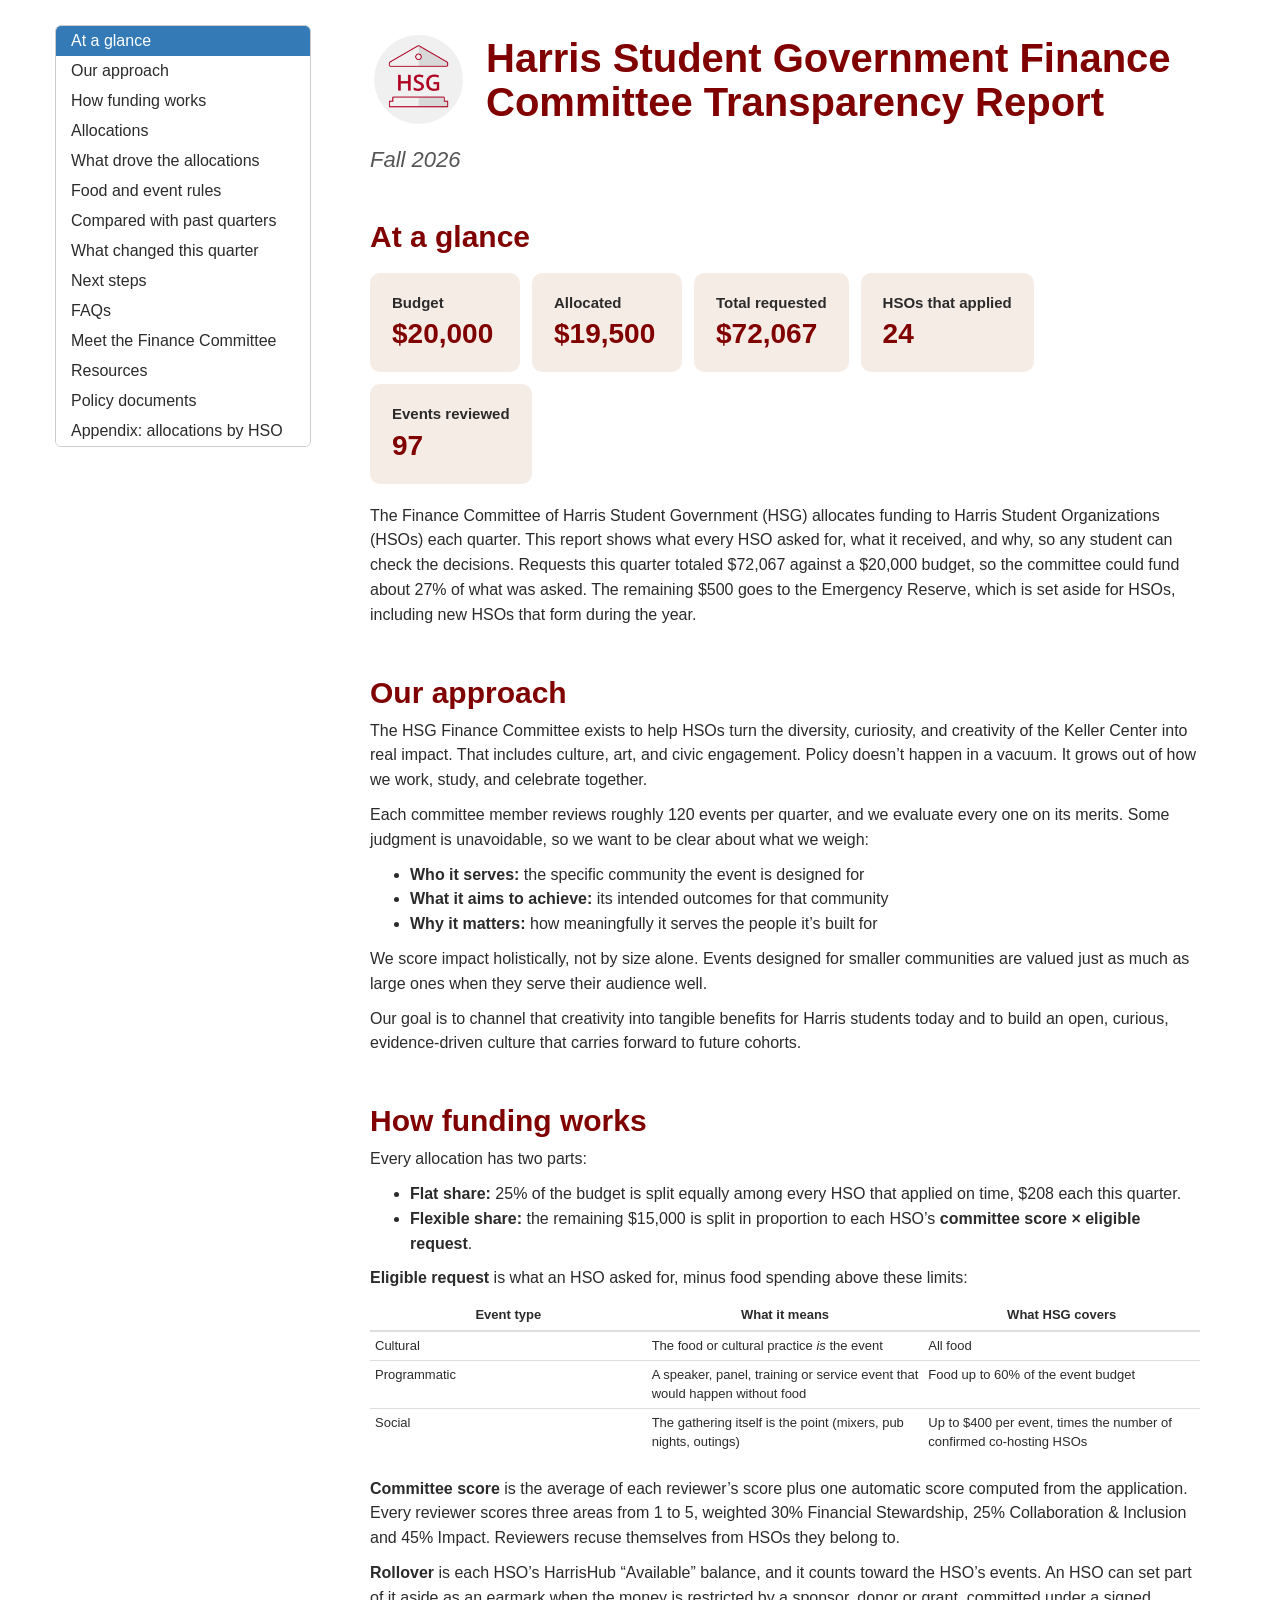
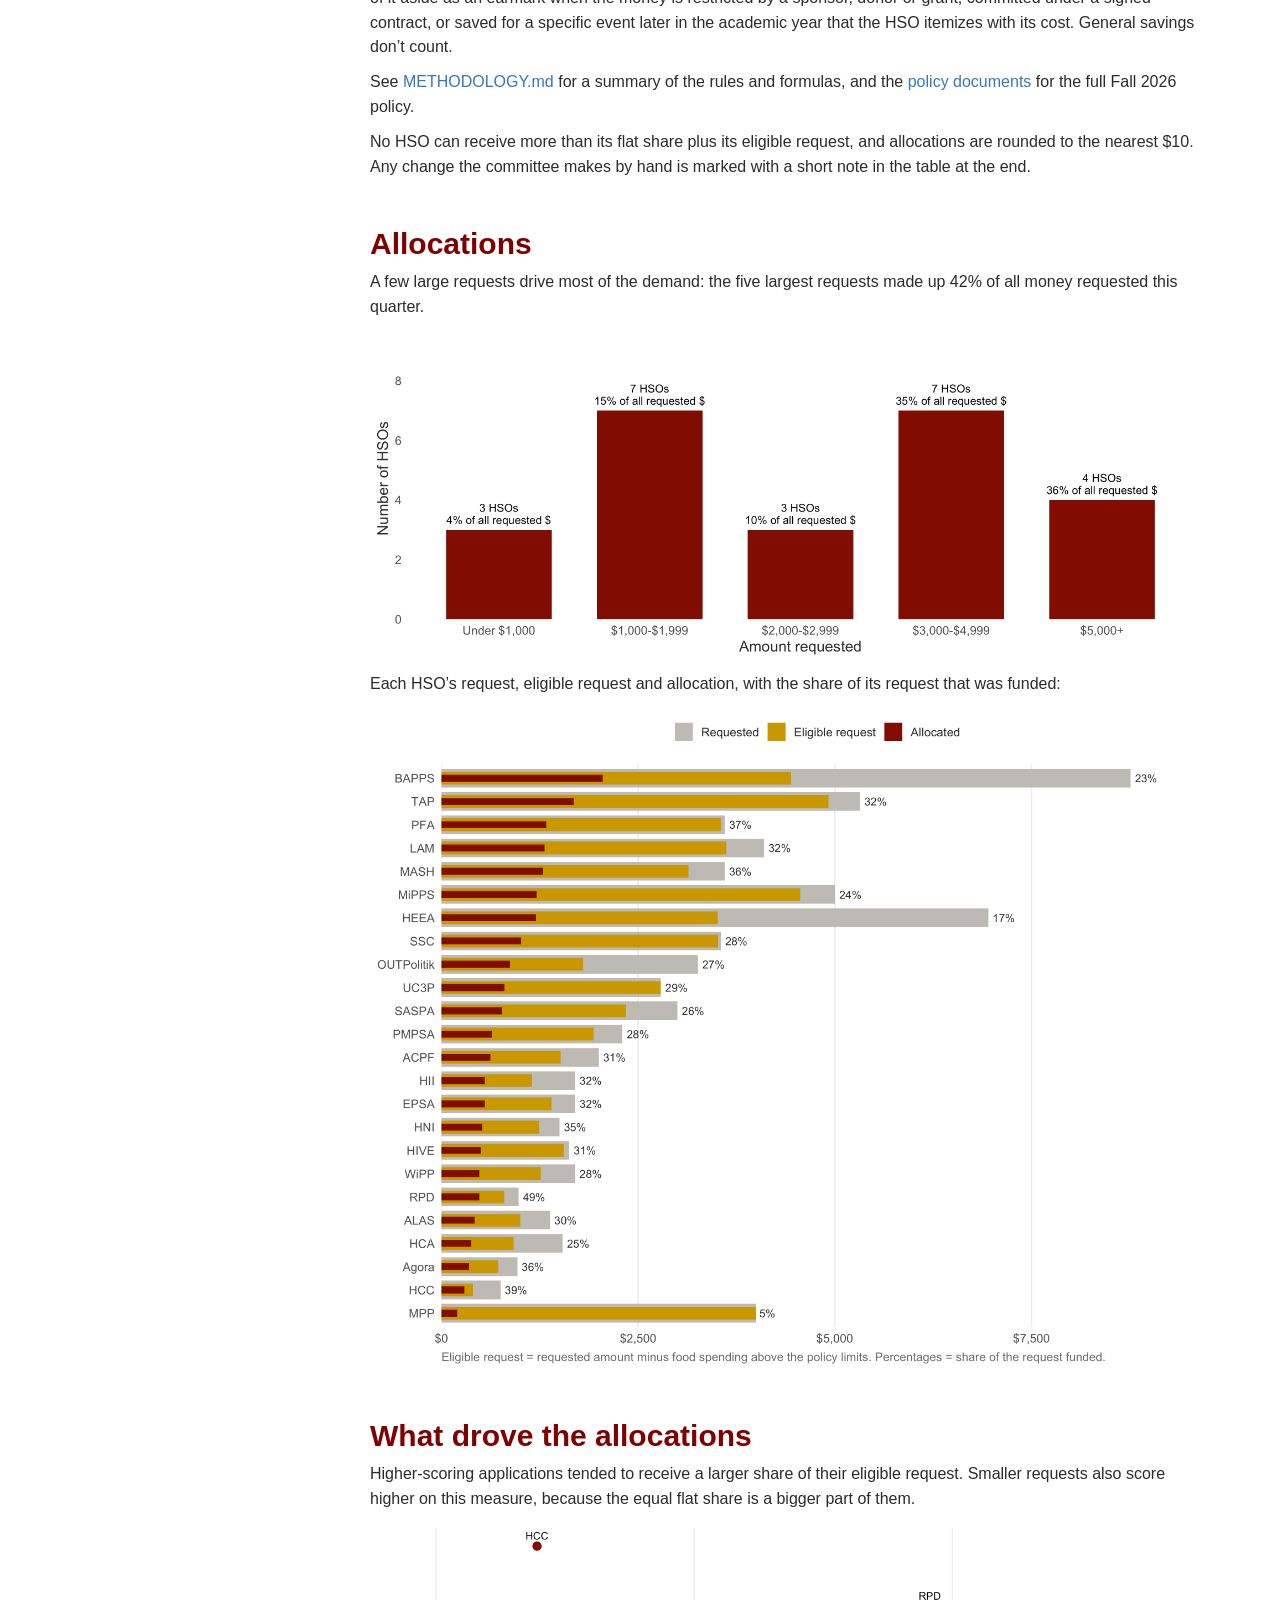
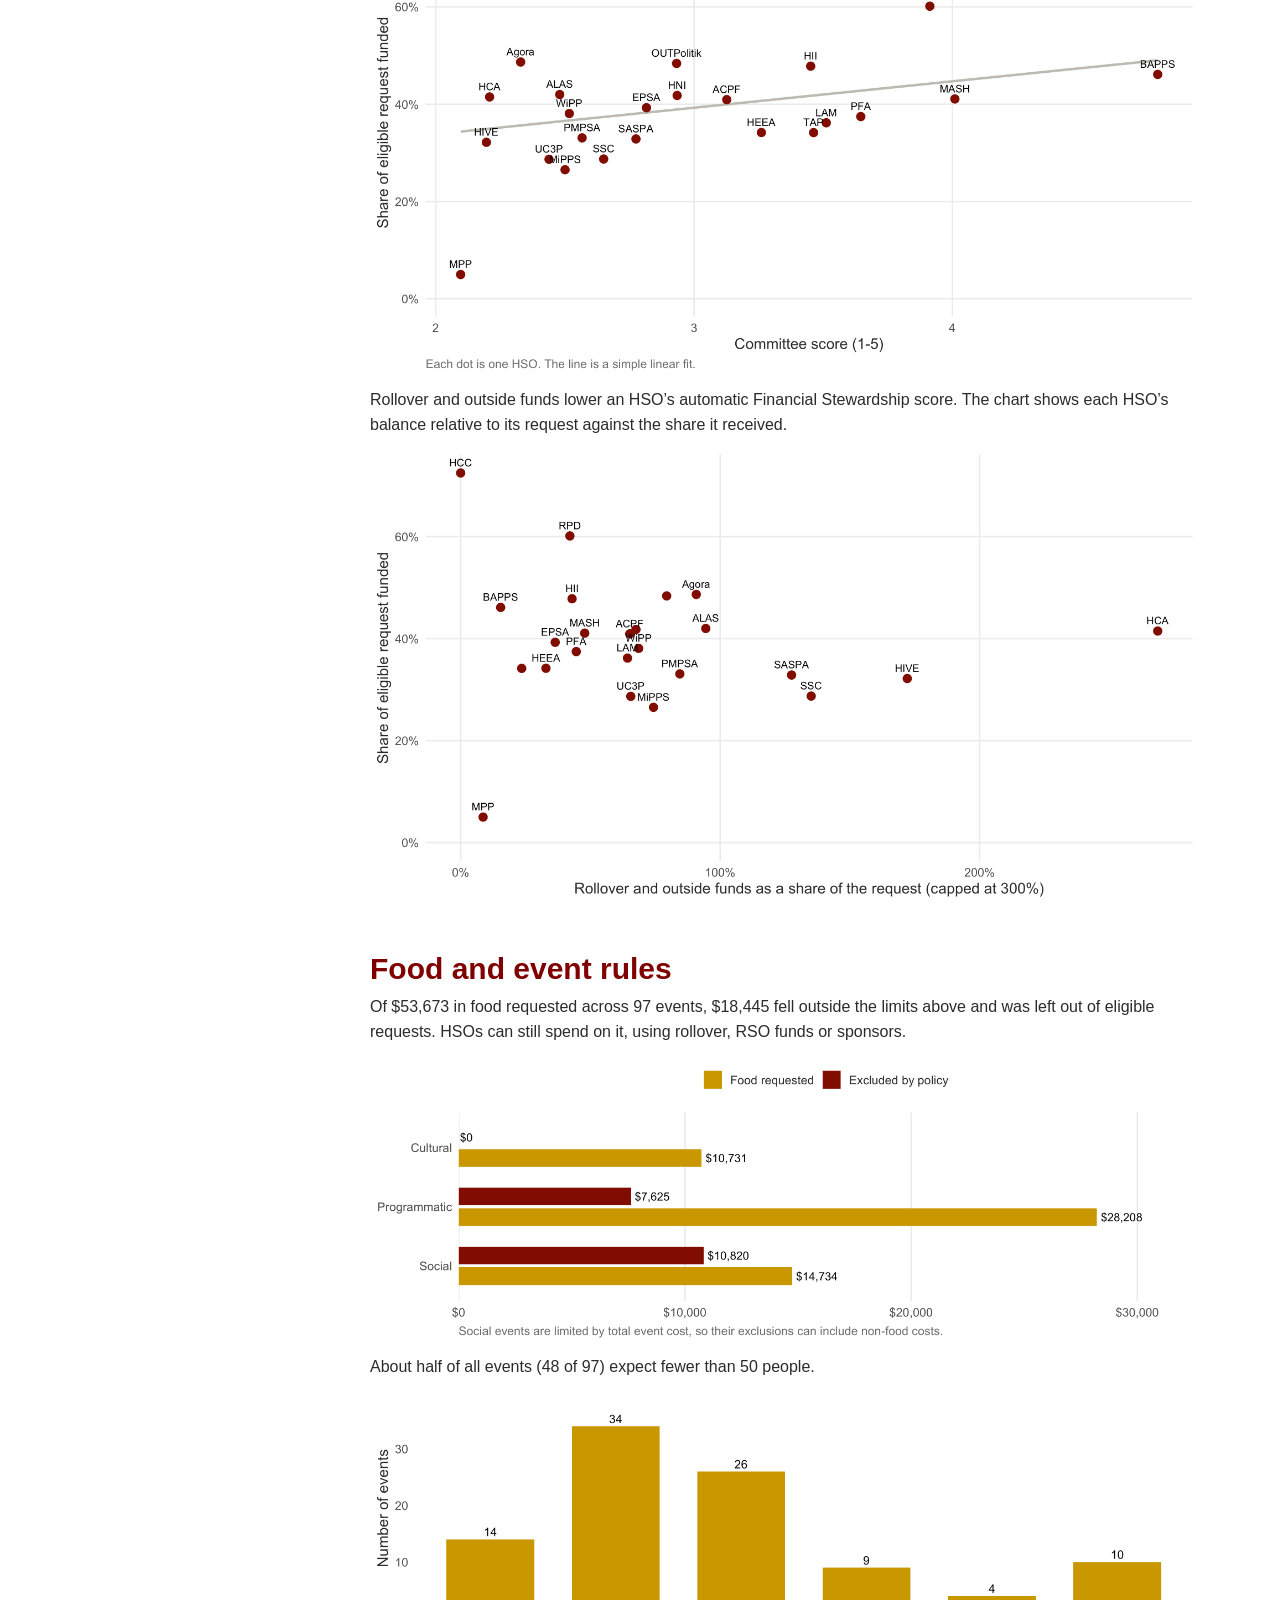
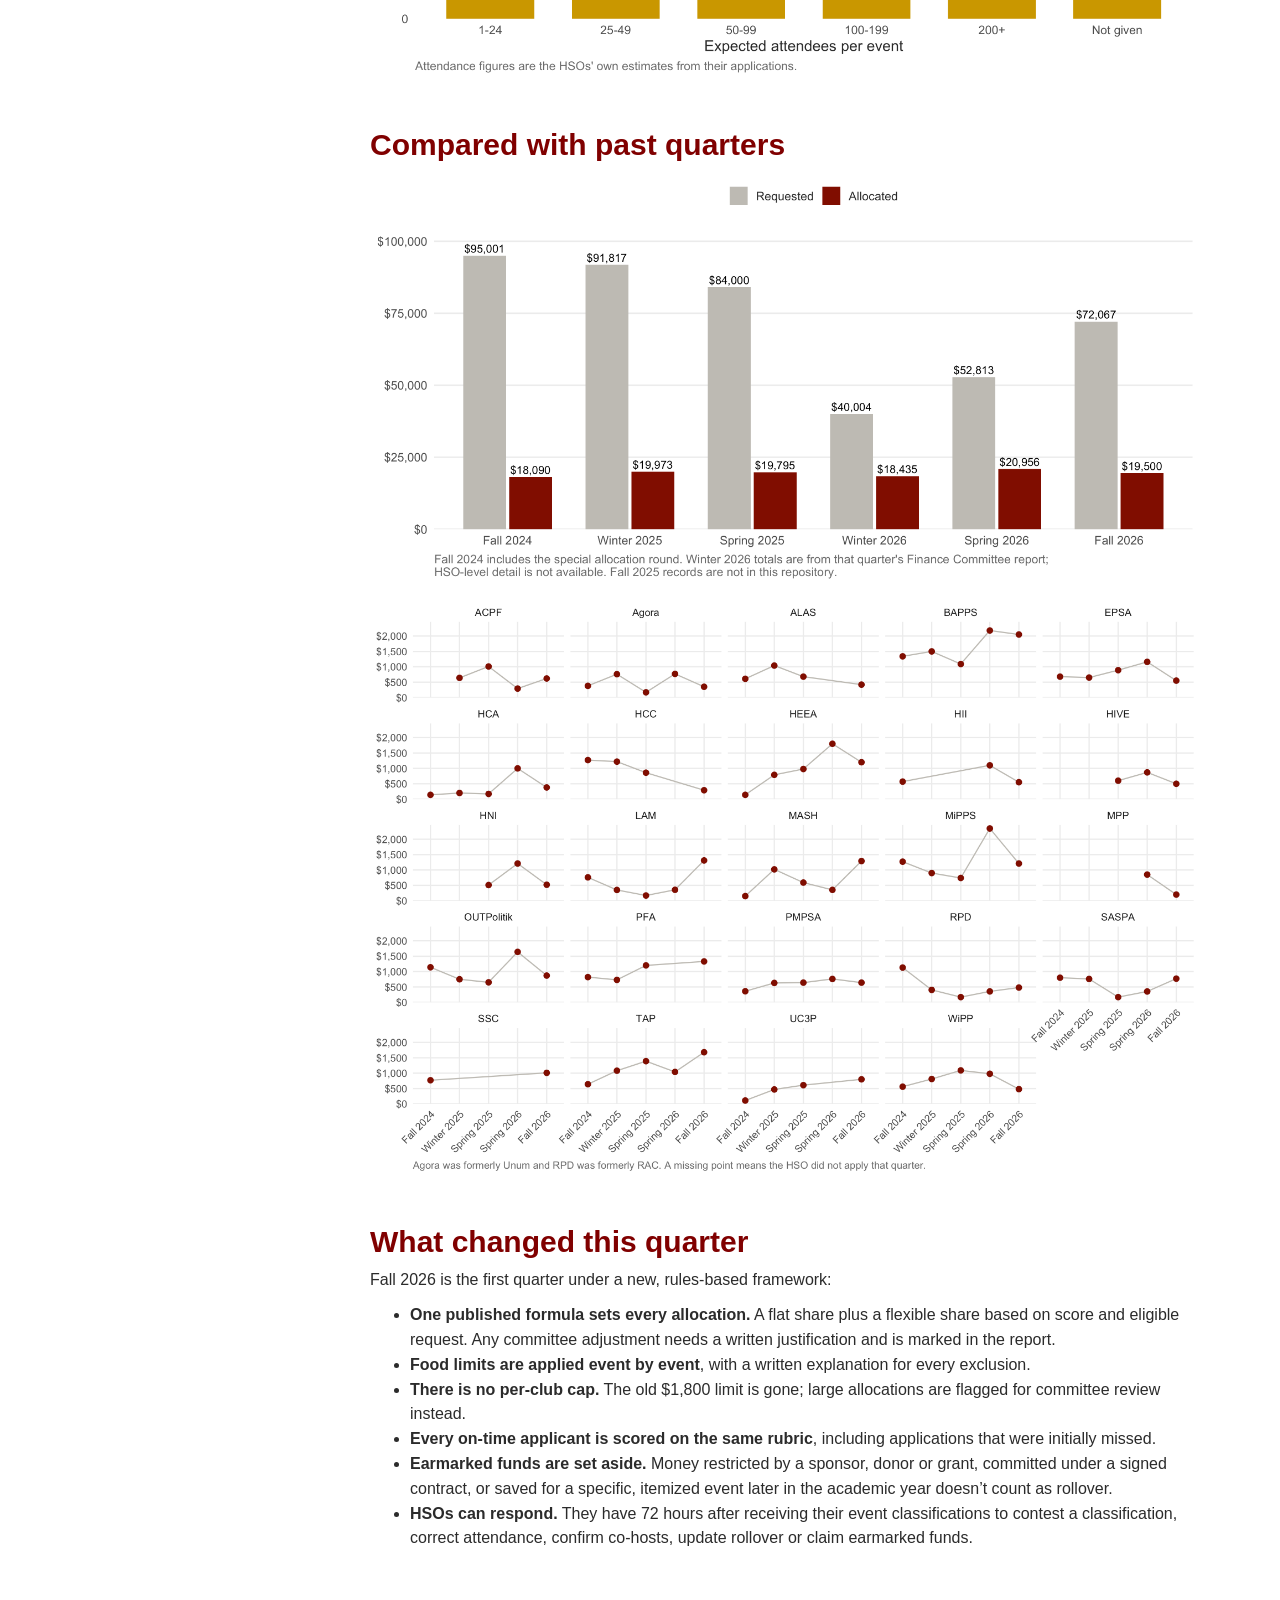
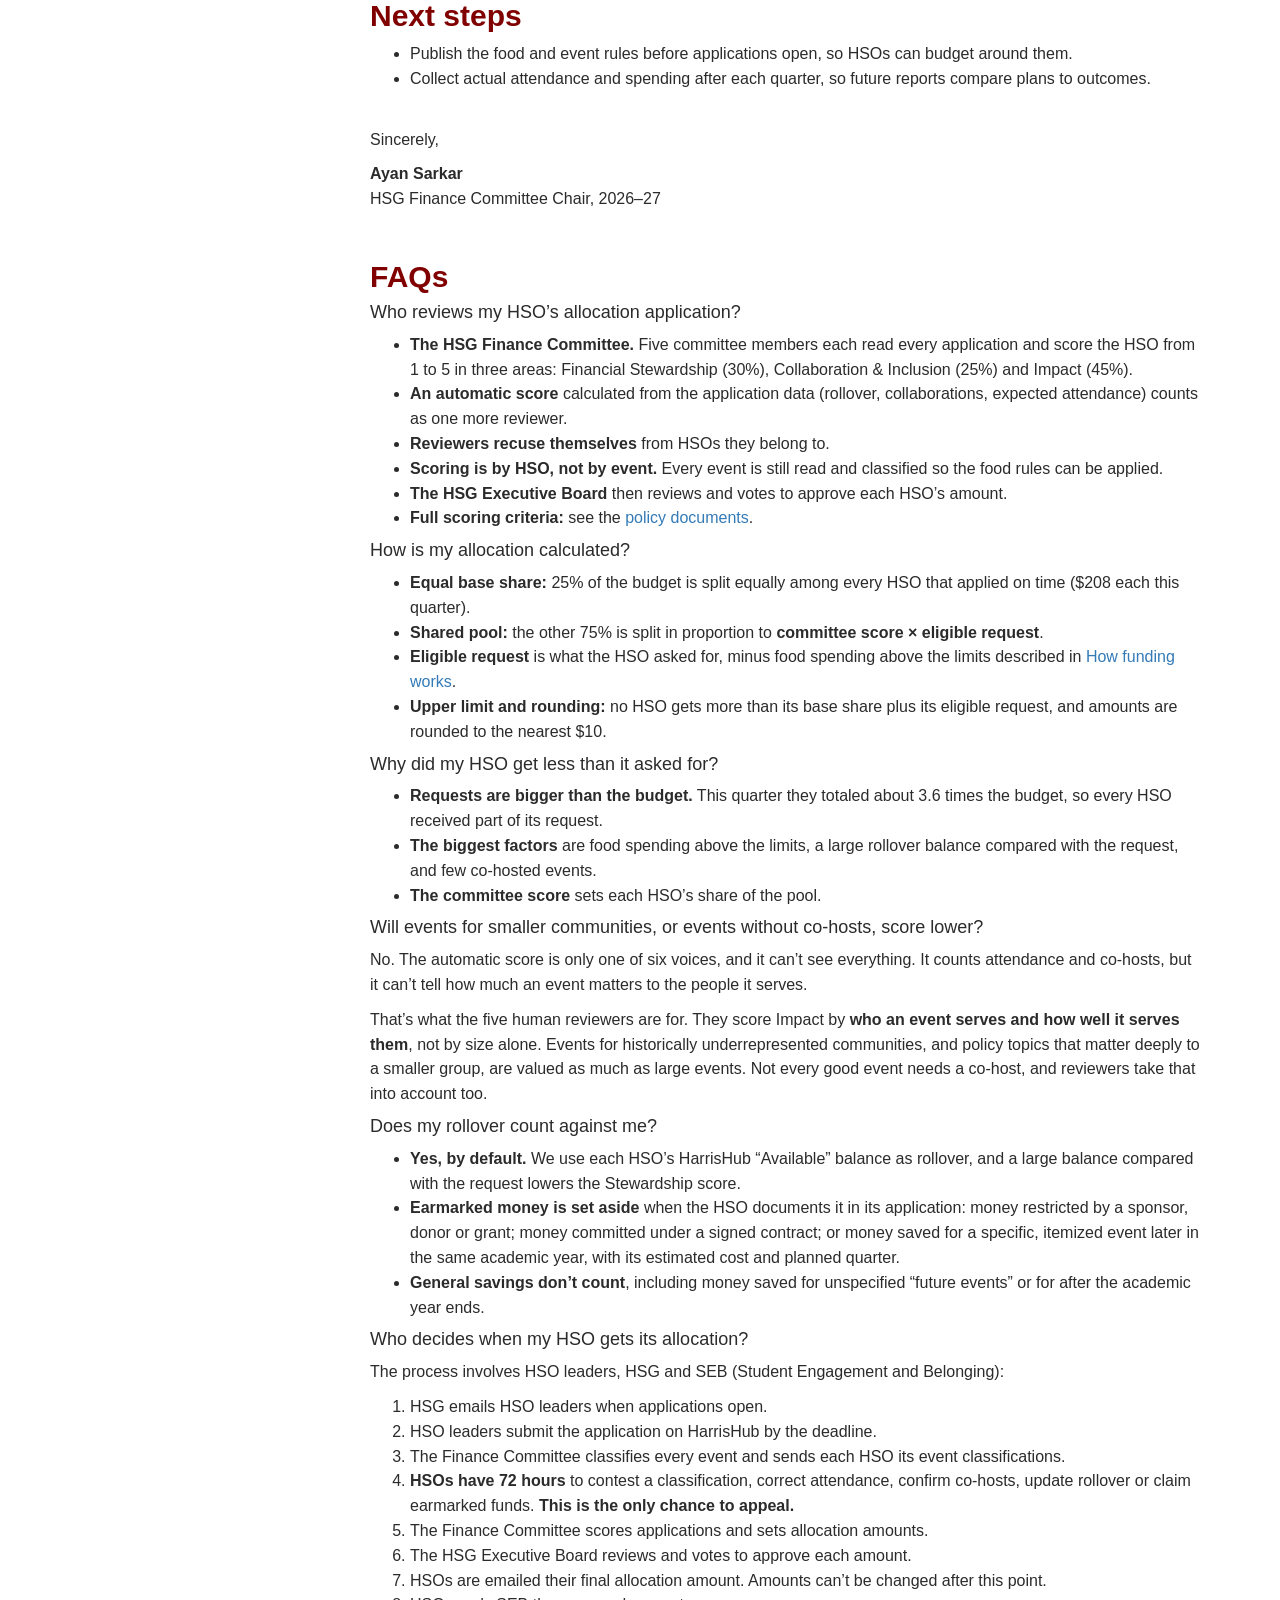
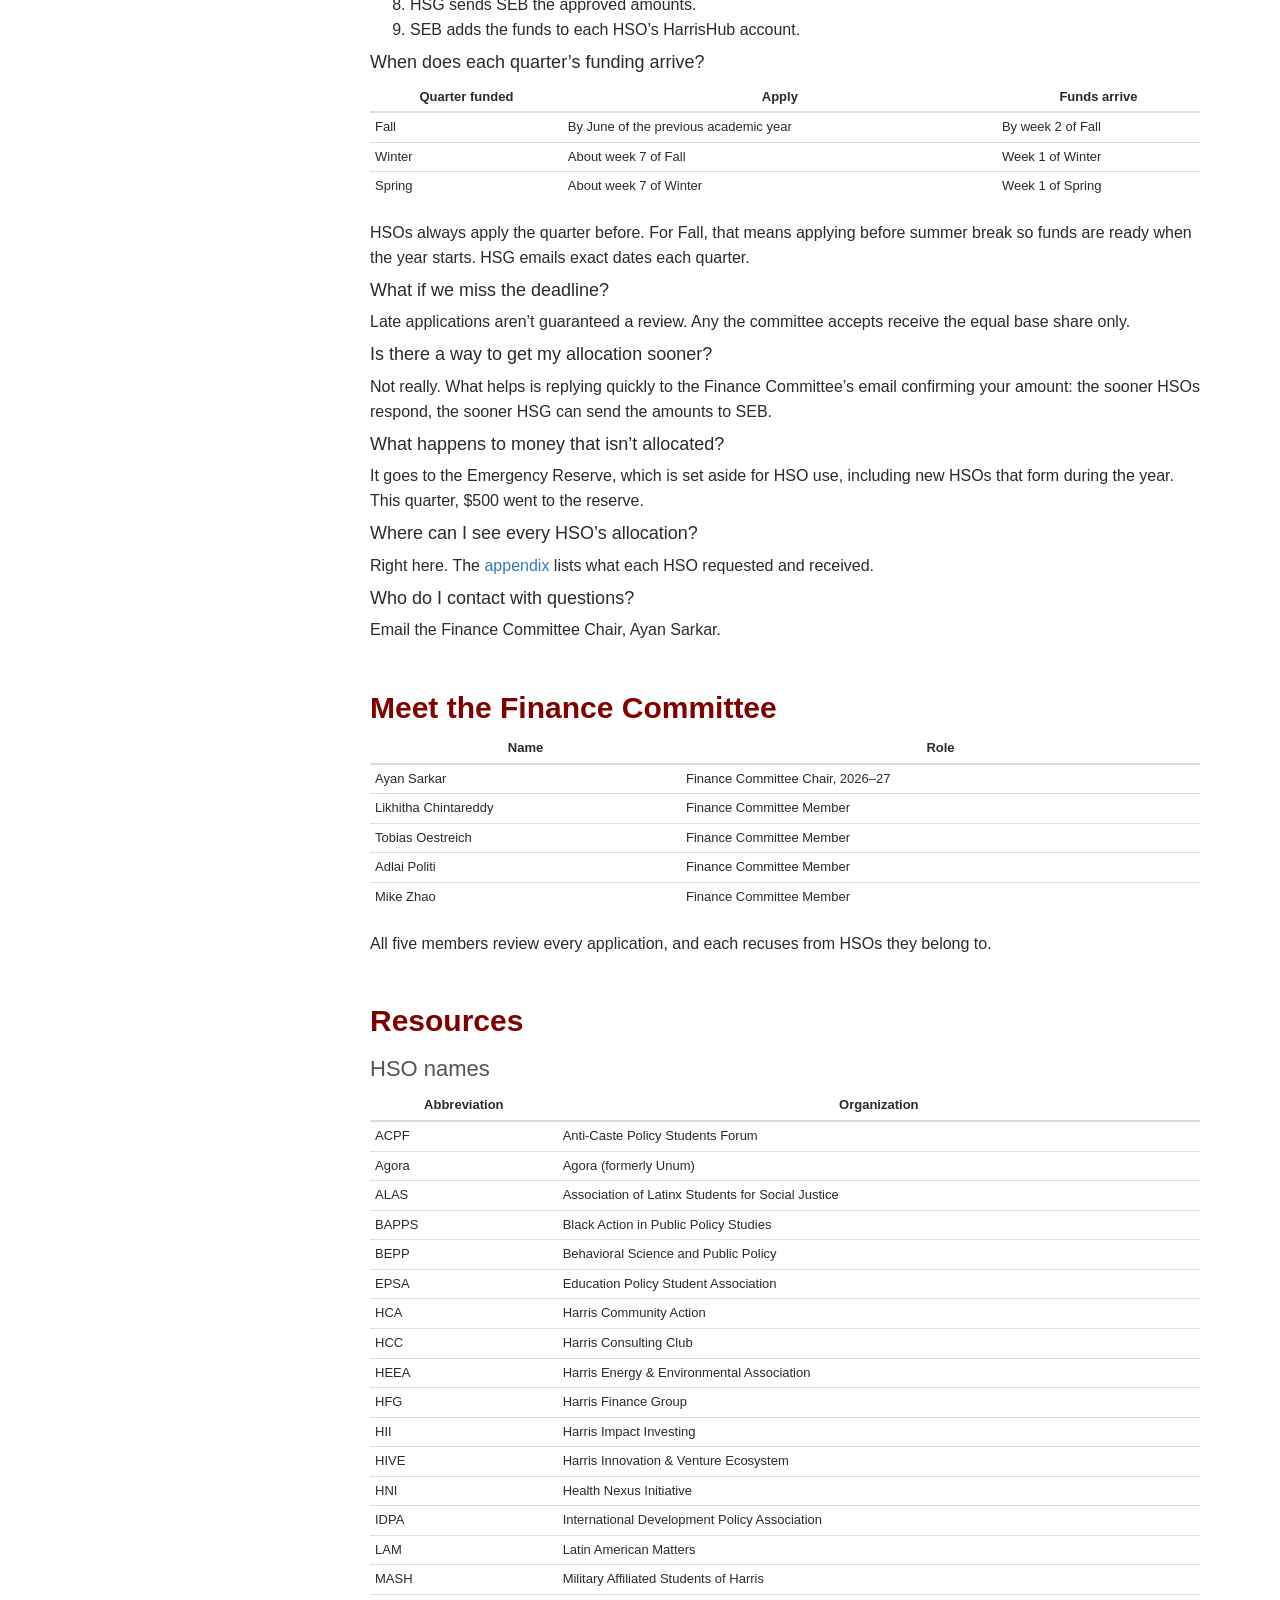
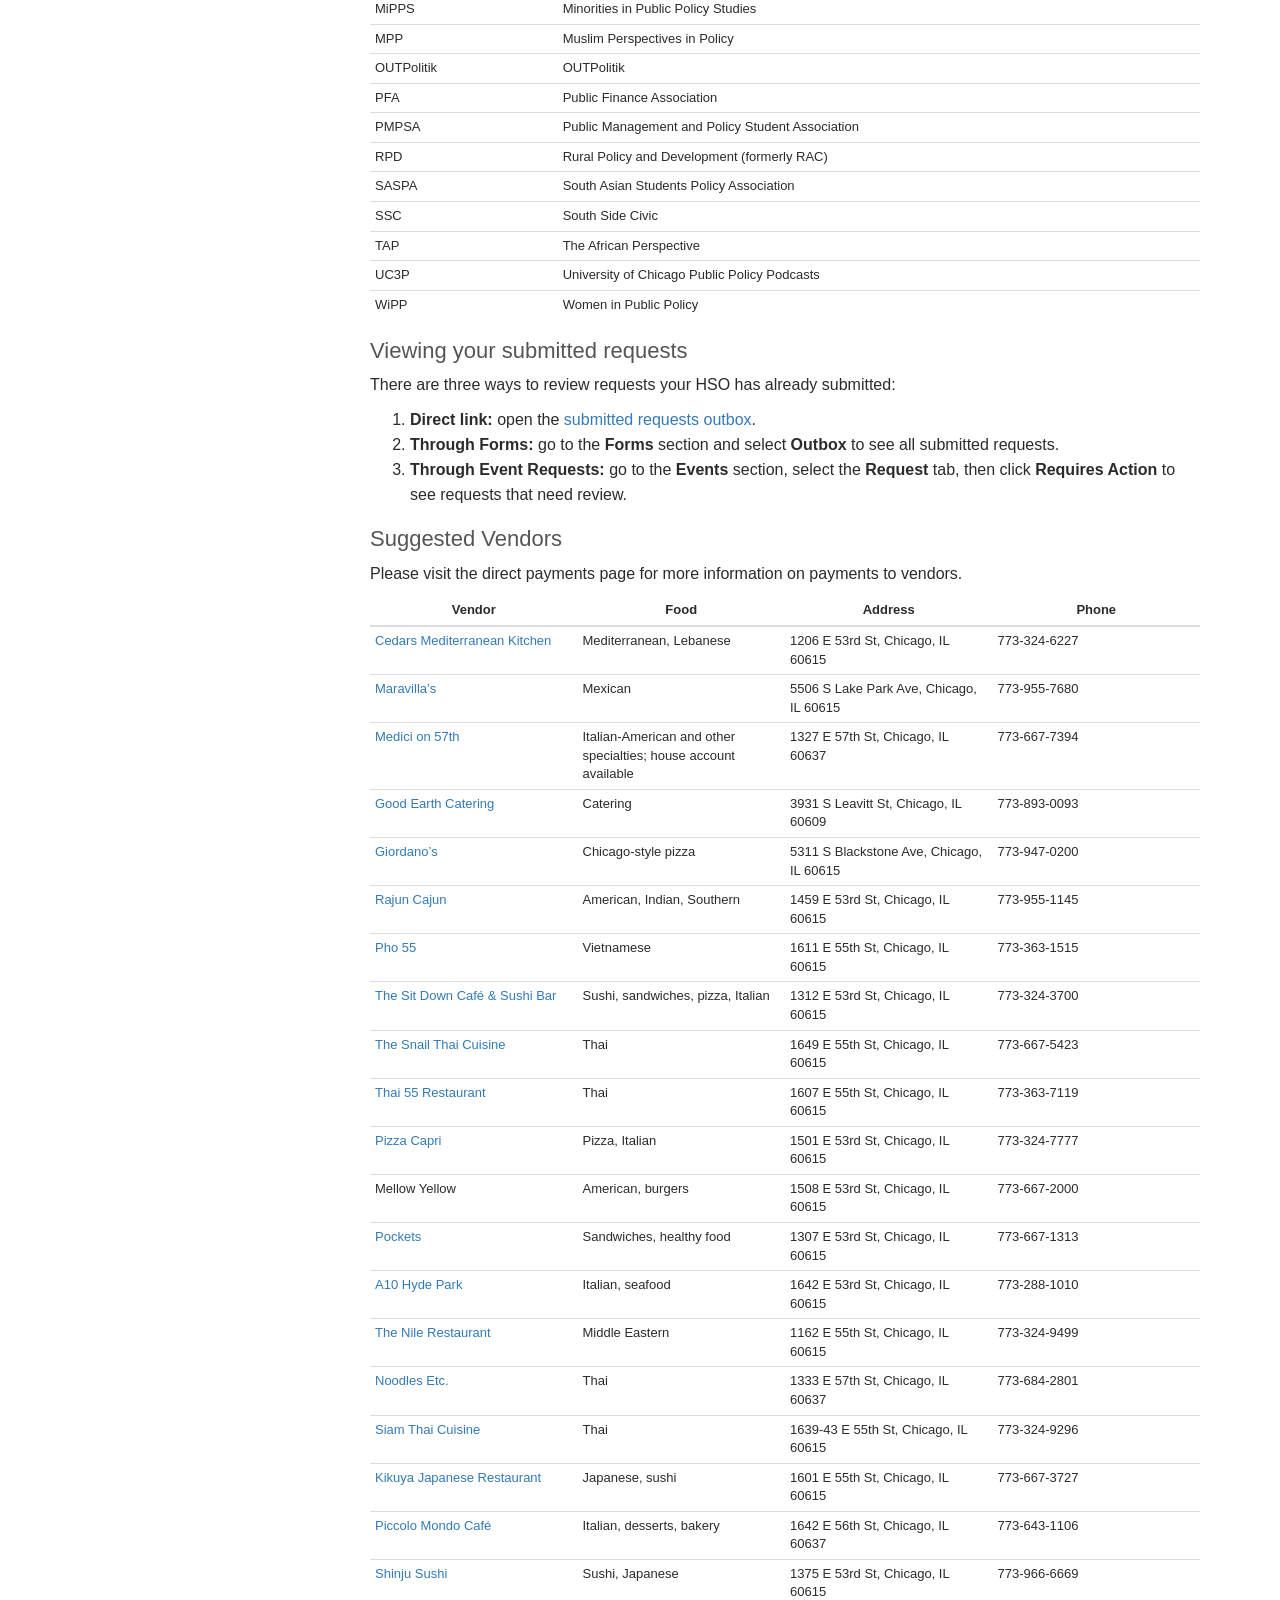
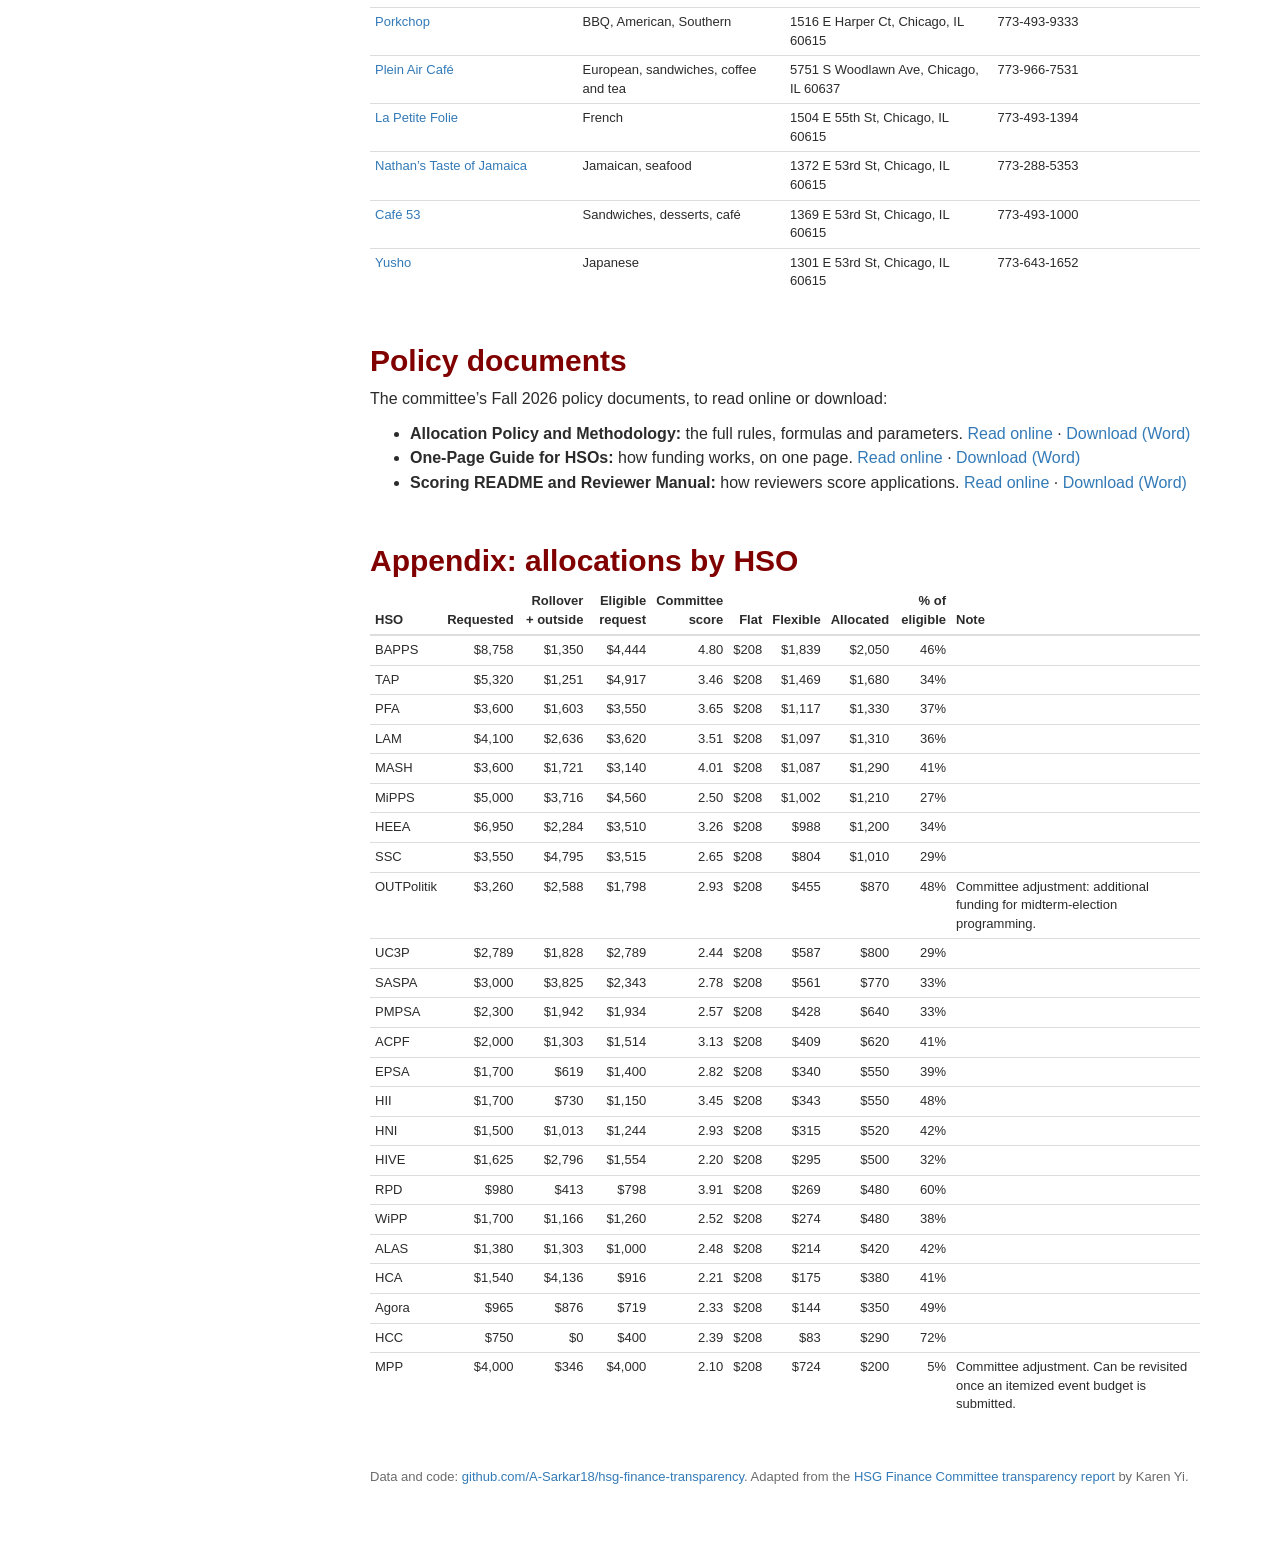
==== docs/index.html @ 40e9a245 "Add instructions for viewing submitted requests under Resources Co-Authored-By: Claude Opus 5.5 <nor" ====
<!DOCTYPE html>

<html>

<head>

<meta charset="utf-8" />
<meta name="generator" content="pandoc" />
<meta http-equiv="X-UA-Compatible" content="IE=EDGE" />




<title>Harris Student Government Finance Committee Transparency Report</title>

<script src="[data-uri]"></script>
<script src="[data-uri]"></script>
<meta name="viewport" content="width=device-width, initial-scale=1" />
<link href="data:text/css,html%7Bfont%2Dfamily%3Asans%2Dserif%3B%2Dwebkit%2Dtext%2Dsize%2Dadjust%3A100%25%3B%2Dms%2Dtext%2Dsize%2Dadjust%3A100%25%7Dbody%7Bmargin%3A0%7Darticle%2Caside%2Cdetails%2Cfigcaption%2Cfigure%2Cfooter%2Cheader%2Chgroup%2Cmain%2Cmenu%2Cnav%2Csection%2Csummary%7Bdisplay%3Ablock%7Daudio%2Ccanvas%2Cprogress%2Cvideo%7Bdisplay%3Ainline%2Dblock%3Bvertical%2Dalign%3Abaseline%7Daudio%3Anot%28%5Bcontrols%5D%29%7Bdisplay%3Anone%3Bheight%3A0%7D%5Bhidden%5D%2Ctemplate%7Bdisplay%3Anone%7Da%7Bbackground%2Dcolor%3Atransparent%7Da%3Aactive%2Ca%3Ahover%7Boutline%3A0%7Dabbr%5Btitle%5D%7Bborder%2Dbottom%3A1px%20dotted%7Db%2Cstrong%7Bfont%2Dweight%3A700%7Ddfn%7Bfont%2Dstyle%3Aitalic%7Dh1%7Bmargin%3A%2E67em%200%3Bfont%2Dsize%3A2em%7Dmark%7Bcolor%3A%23000%3Bbackground%3A%23ff0%7Dsmall%7Bfont%2Dsize%3A80%25%7Dsub%2Csup%7Bposition%3Arelative%3Bfont%2Dsize%3A75%25%3Bline%2Dheight%3A0%3Bvertical%2Dalign%3Abaseline%7Dsup%7Btop%3A%2D%2E5em%7Dsub%7Bbottom%3A%2D%2E25em%7Dimg%7Bborder%3A0%7Dsvg%3Anot%28%3Aroot%29%7Boverflow%3Ahidden%7Dfigure%7Bmargin%3A1em%2040px%7Dhr%7Bheight%3A0%3B%2Dwebkit%2Dbox%2Dsizing%3Acontent%2Dbox%3B%2Dmoz%2Dbox%2Dsizing%3Acontent%2Dbox%3Bbox%2Dsizing%3Acontent%2Dbox%7Dpre%7Boverflow%3Aauto%7Dcode%2Ckbd%2Cpre%2Csamp%7Bfont%2Dfamily%3Amonospace%2Cmonospace%3Bfont%2Dsize%3A1em%7Dbutton%2Cinput%2Coptgroup%2Cselect%2Ctextarea%7Bmargin%3A0%3Bfont%3Ainherit%3Bcolor%3Ainherit%7Dbutton%7Boverflow%3Avisible%7Dbutton%2Cselect%7Btext%2Dtransform%3Anone%7Dbutton%2Chtml%20input%5Btype%3Dbutton%5D%2Cinput%5Btype%3Dreset%5D%2Cinput%5Btype%3Dsubmit%5D%7B%2Dwebkit%2Dappearance%3Abutton%3Bcursor%3Apointer%7Dbutton%5Bdisabled%5D%2Chtml%20input%5Bdisabled%5D%7Bcursor%3Adefault%7Dbutton%3A%3A%2Dmoz%2Dfocus%2Dinner%2Cinput%3A%3A%2Dmoz%2Dfocus%2Dinner%7Bpadding%3A0%3Bborder%3A0%7Dinput%7Bline%2Dheight%3Anormal%7Dinput%5Btype%3Dcheckbox%5D%2Cinput%5Btype%3Dradio%5D%7B%2Dwebkit%2Dbox%2Dsizing%3Aborder%2Dbox%3B%2Dmoz%2Dbox%2Dsizing%3Aborder%2Dbox%3Bbox%2Dsizing%3Aborder%2Dbox%3Bpadding%3A0%7Dinput%5Btype%3Dnumber%5D%3A%3A%2Dwebkit%2Dinner%2Dspin%2Dbutton%2Cinput%5Btype%3Dnumber%5D%3A%3A%2Dwebkit%2Douter%2Dspin%2Dbutton%7Bheight%3Aauto%7Dinput%5Btype%3Dsearch%5D%7B%2Dwebkit%2Dbox%2Dsizing%3Acontent%2Dbox%3B%2Dmoz%2Dbox%2Dsizing%3Acontent%2Dbox%3Bbox%2Dsizing%3Acontent%2Dbox%3B%2Dwebkit%2Dappearance%3Atextfield%7Dinput%5Btype%3Dsearch%5D%3A%3A%2Dwebkit%2Dsearch%2Dcancel%2Dbutton%2Cinput%5Btype%3Dsearch%5D%3A%3A%2Dwebkit%2Dsearch%2Ddecoration%7B%2Dwebkit%2Dappearance%3Anone%7Dfieldset%7Bpadding%3A%2E35em%20%2E625em%20%2E75em%3Bmargin%3A0%202px%3Bborder%3A1px%20solid%20silver%7Dlegend%7Bpadding%3A0%3Bborder%3A0%7Dtextarea%7Boverflow%3Aauto%7Doptgroup%7Bfont%2Dweight%3A700%7Dtable%7Bborder%2Dspacing%3A0%3Bborder%2Dcollapse%3Acollapse%7Dtd%2Cth%7Bpadding%3A0%7D%40media%20print%7B%2A%2C%3Aafter%2C%3Abefore%7Bcolor%3A%23000%21important%3Btext%2Dshadow%3Anone%21important%3Bbackground%3A0%200%21important%3B%2Dwebkit%2Dbox%2Dshadow%3Anone%21important%3Bbox%2Dshadow%3Anone%21important%7Da%2Ca%3Avisited%7Btext%2Ddecoration%3Aunderline%7Da%5Bhref%5D%3Aafter%7Bcontent%3A%22%20%28%22%20attr%28href%29%20%22%29%22%7Dabbr%5Btitle%5D%3Aafter%7Bcontent%3A%22%20%28%22%20attr%28title%29%20%22%29%22%7Da%5Bhref%5E%3D%22javascript%3A%22%5D%3Aafter%2Ca%5Bhref%5E%3D%22%23%22%5D%3Aafter%7Bcontent%3A%22%22%7Dblockquote%2Cpre%7Bborder%3A1px%20solid%20%23999%3Bpage%2Dbreak%2Dinside%3Aavoid%7Dthead%7Bdisplay%3Atable%2Dheader%2Dgroup%7Dimg%2Ctr%7Bpage%2Dbreak%2Dinside%3Aavoid%7Dimg%7Bmax%2Dwidth%3A100%25%21important%7Dh2%2Ch3%2Cp%7Borphans%3A3%3Bwidows%3A3%7Dh2%2Ch3%7Bpage%2Dbreak%2Dafter%3Aavoid%7D%2Enavbar%7Bdisplay%3Anone%7D%2Ebtn%3E%2Ecaret%2C%2Edropup%3E%2Ebtn%3E%2Ecaret%7Bborder%2Dtop%2Dcolor%3A%23000%21important%7D%2Elabel%7Bborder%3A1px%20solid%20%23000%7D%2Etable%7Bborder%2Dcollapse%3Acollapse%21important%7D%2Etable%20td%2C%2Etable%20th%7Bbackground%2Dcolor%3A%23fff%21important%7D%2Etable%2Dbordered%20td%2C%2Etable%2Dbordered%20th%7Bborder%3A1px%20solid%20%23ddd%21important%7D%7D%40font%2Dface%7Bfont%2Dfamily%3A%27Glyphicons%20Halflings%27%3Bsrc%3Aurl%28data%3Aapplication%2Fvnd%2Ems%2Dfontobject%3Bbase64%2Cn04AAEFNAAACAAIABAAAAAAABQAAAAAAAAABAJABAAAEAExQAAAAAAAAAAIAAAAAAAAAAAEAAAAAAAAAJxJ%[base64]%2FSEdmjKHUbyow8ATBE40IvWA3vTu8LiABDQ%2BpexwUMcm1SMnNryctQSiI1K5ZnbOlXKmnVV5YvRe6RnNMFNCOs1KNVpn6yZhCJkRtVRNzEufeIq7HgSrcx4S8h%2Fv4vnrrKc6oCNxmSk2uKlZQHBii6iKFoH0746ThvkO1kJHlxjrkxs%2BLWORaDQBEtiYJIR5IB9Bi1UyL4Rmr0BNigNkMzlKQmnofBHviqVzUxwdMb3NdCn69hy%2BpRYVKGVS%2F1tnsqv4LL7wCCPZZAZPT4aCShHjHJVNuXbmMrY5LeQaGnvAkXlVrJgKRAUdFjrWEah9XebPeQMj7KS7DIBAFt8ycgC5PLGUOHSE3ErGZCiViNLL5ZARfywnCoZaKQCu6NuFX42AEeKtKUGnr%2FCm2Cy8tpFhBPMW5Fxi4Qm4TkDWh4IWFDClhU2hRWosUWqcKLlgyXB%2BlSHaWaHiWlBAR8SeSgSPCQxdVQgzUixWKSTrIQEbU94viDctkvX%2BVSjJuUmV8L4CXShI11esnp0pjWNZIyxKHS4wVQ2ime1P4RnhvGw0aDN1OLAXGERsB7buFpFGGBAre4QEQR0HOIO5oYH305G%2BKspT%2FFupEGGafCCwxSe6ZUa%2B073rXHnNdVXE6eWvibUS27XtRzkH838mYLMBmYysZTM0EM3A1fbpCBYFccN1B%2FEnCYu%2FTgCGmr7bMh8GfYL%2BBfcLvB0gRagC09w9elfldaIy%2FhNCBLRgBgtCC7jAF63wLSMAfbfAlEggYU0bUA7ACCJmTDpEmJtI78w4%2FBO7dN7JR7J7ZvbYaUbaILSQsRBiF3HGk5fEg6p9unwLvn98r%2BvnsV%2B372uf1xBLq4qU%2F45fTuqaAP%2BpssmCCCTF0mhEow8ZXZOS8D7Q85JsxZ%2BAzok7B7O%2Ff6J8AzYBySZQB%2FQHYUSA%2BEeQhEWiS6AIQzgcsDiER4MjgMBAWDV4AgQ3g1eBgIdweCQmCjJEMkJ%2BPKRWyFHHmg1Wi%2F6xzUgA0LREoKJChwnQa9B%2B5RQZRB3IlBlkAnxyQNaANwHMowzlYSMCBgnbpzvqpl0iTJNCQidDI9ZrSYNIRBhHtUa5YHMHxyGEik9hDE0AKj72AbTCaxtHPUaKZdAZSnQTyjGqGLsmBStCejApUhg4uBMU6mATujEl%2BKdDPbI6Ag4vLr%2BhjY6lbjBeoLKnZl0UZgRX8gTySOeynZVz1wOq7e1hFGYIq%2BMhrGxDLak0PrwYzSXtcuyhXEhwOYofiW%2BEcI%2Fjw8P6IY6ed%2BetAbuqKp5QIapT77LnAe505lMuqL79a0ut4rWexzFttsOsLDy7zvtQzcq3U1qabe7tB0wHWVXji%2BzDbo8x8HyIRUbXnwUcklFv51fvTymiV%2BMXLSmGH9d9%2BaXpD5X6lao41anWGig7IwIdnoBY2ht%2FpO9mClLo4NdXHAsefqWUKlXJkbqPOFhMoR4aiA1BXqhRNbB2Xwi%2B7u%2FjpAoOpKJ0UX24EsrzMfHXViakCNcKjBxuQX8BO0ZqjJ3xXzf%2B61t2VXOSgJ8xu65QKgtN6FibPmPYsXbJRHHqbgATcSZxBqGiDiU4NNNsYBsKD0MIP%2FOfKnlk%2FLkaid%[base64]%2FgFtuW0wR4cgd%2BZKesSV7QkNE2kw6AV4hoIuC02LGmTomyf8PiO6CZzOTLTPQ%2BHW06H%2Btx%2BbQ8LmDYg1pTFrp2oJXgkZTyeRJZM0C8aE2LpFrNVDuhARsN543%2FFV6klQ6Tv1OoZGXLv0igKrl%2FCmJxRmX7JJbJ998VSIPQRyDBICzl4JJlYHbdql30NvYcOuZ7a10uWRrgoieOdgIm4rlq6vNOQBuqESLbXG5lzdJGHw2m0sDYmODXbYGTfSTGRKpssTO95fothJCjUGQgEL4yKoGAF%2F0SrpUDNn8CBgBcSDQByAeNkCXp4S4Ro2Xh4OeaGRgR66PVOsU8bc6TR5%[base64]%2F1SgRCJ1dk4UdBT7OoyuNgLs0oCd8RnrEIb6QdMxT2QjD4zMrJkfgx5aDMcA4orsTtKCqWb%2FVeyceqa5OGSmB28YwH4rFbkQaLoUN8OQQYnD3w2eXpI4ScQfbCUZiJ4yMOIKLyyTc7BQ4uXUw6Ee6%2FxM%2B4Y67ngNBknxIPwuppgIhFcwJyr6EIj%2BLzNj%2FmfR2vhhRlx0BILZoAYruF0caWQ7YxO66UmeguDREAFHYuC7HJviRgVO6ruJH59h%2FC%2FPkgSle8xNzZJULLWq9JMDTE2fjGE146a1Us6PZDGYle6ldWRqn%2FpdpgHKNGrGIdkRK%2BKPETT9nKT6kLyDI8xd9A1FgWmXWRAIHwZ37WyZHOVyCadJEmMVz0MadMjDrPho%2BEIochkVC2xgGiwwsQ6DMv2P7UXqT4x7CdcYGId2BJQQa85EQKmCmwcRejQ9Bm4oATENFPkxPXILHpMPUyWTI5rjNOsIlmEeMbcOCEqInpXACYQ9DDxmFo9vcmsDblcMtg4tqBerNngkIKaFJmrQAPnq1dEzsMXcwjcHdfdCibcAxxA%2Bq%2Fj9m3LM%2FO7WJka4tSidVCjsvo2lQ%2F2ewyoYyXwAYyr2PlRoR5MpgVmSUIrM3PQxXPbgjBOaDQFIyFMJvx3Pc5RSYj12ySVF9fwFPQu2e2KWVoL9q3Ayv3IzpGHUdvdPdrNUdicjsTQ2ISy7QU3DrEytIjvbzJnAkmANXjAFERA0MUoPF3%2F5KFmW14bBNOhwircYgMqoDpUMcDtCmBE82QM2YtdjVLB4kBuKho%2FbcwQdeboqfQartuU3CsCf%2BcXkgYAqp%2F0Ee3RorAZt0AvvOCSI4JICIlGlsV0bsSid%2FNIEALAAzb6HAgyWHBps6xAOwkJIGcB82CxRQq4sJf3FzA70A%2BTRqcqjEMETCoez3mkPcpnoALs0ugJY8kQwrC%[base64]%2FWDHA60cYFaI%2FPjpzquUqdaYGcIq%2BmLez3WLFFCtNBN2QJcrlcoELgiPku5R5dSlJFaCEqEZle1AQzAKC%2B1SotMcBNyQUFuRHRF6OlimSBgjZeTBCwLyc6A%2BP%2FoFRchXTz5ADknYJHxzrJ5pGuIKRQISU6WyKTBBjD8WozmVYWIsto1AS5rxzKlvJu4E%2FvwOiKxRtCWsDM%2BeTHUrmwrCK5BIfMzGkD%2B0Fk5LzBs0jMYXktNDblB06LMNJ09U8pzSLmo14MS0OMjcdrZ31pyQqxJJpRImlSvfYAK8inkYU52QY2FPEVsjoWewpwhRp5yAuNpkqhdb7ku9Seefl2D0B8SMTFD90xi4CSOwwZy9IKkpMtI3FmFUg3%2FkFutpQGNc3pCR7gvC4sgwbupDu3DyEN%2BW6YGLNM21jpB49irxy9BSlHrVDlnihGKHwPrbVFtc%2Bh1rVQKZduxIyojccZIIcOCmhEnC7UkY68WXKQgLi2JCDQkQWJRQuk60hZp0D3rtCTINSeY9Ej2kIKYfGxwOs4j9qMM7fYZiipzgcf7TamnehqdhsiMiCawXnz4xAbyCkLAx5EGbo3Ax1u3dUIKnTxIaxwQTHehPl3V491H0%2BbC5zgpGz7Io%2BmjdhKlPJ01EeMpM7UsRJMi1nGjmJg35i6bQBAAxjO%2FENJubU2mg3ONySEoWklCwdABETcs7ck3jgiuU9pcKKpbgn%2B3YlzV1FzIkB6pmEDOSSyDfPPlQskznctFji0kpgZjW5RZe6x9kYT4KJcXg0bNiCyif%2BpZACCyRMmYsfiKmN9tSO65F0R2OO6ytlEhY5Sj6uRKfFxw0ijJaAx%2Fk3QgnAFSq27%2F2i4GEBA%2BUvTJKK%2F9eISNvG46Em5RZfjTYLdeD8kdXHyrwId%2FDQZUaMCY4gGbke2C8vfjgV%2FY9kkRQOJIn%2FxM9INZSpiBnqX0Q9GlQPpPKAyO5y%2BW5NMPSRdBCUlmuxl40ZfMCnf2Cp044uI9WLFtCi4YVxKjuRCOBWIb4XbIsGdbo4qtMQnNOQz4XDSui7W%2FN6l54qOynCqD3DpWQ%2BmpD7C40D8BZEWGJX3tlAaZBMj1yjvDYKwCJBa201u6nBKE5UE%2B7QSEhCwrXfbRZylAaAkplhBWX50dumrElePyNMRYUrC99UmcSSNgImhFhDI4BXjMtiqkgizUGCrZ8iwFxU6fQ8GEHCFdLewwxYWxgScAYMdMLmcZR6b7rZl95eQVDGVoUKcRMM1ixXQtXNkBETZkVVPg8LoSrdetHzkuM7DjZRHP02tCxA1fmkXKF3VzfN1pc1cv%2F8lbTIkkYpqKM9VOhp65ktYk%2BQ46myFWBapDfyWUCnsnI00QTBQmuFjMZTcd0V2NQ768Fhpby04k2IzNR1wKabuGJqYWwSly6ocMFGTeeI%2BejsWDYgEvr66QgqdcIbFYDNgsm0x9UHY6SCd5%2B7tpsLpKdvhahIDyYmEJQCqMqtCF6UlrE5GXRmbu%[base64]%2FiOmsLtHSWNUWEGk9hScMPShasUA1AcHOtRZlqMeQ0OzYS9vQvYUjOLrzP07BUAFikcJNMi7gIxEw4pL1G54TcmmmoAQ5s7TGWErJZ2Io4yQ0ljRYhL8H5e62oDtLF8aDpnIvZ5R3GWJyAugdiiJW9hQAVTsnCBHhwu7rkBlBX6r3b7ejEY0k5GGeyKv66v%2B6dg7mcJTrWHbtMywbedYqCQ0FPwoytmSWsL8WTtChZCKKzEF7vP6De4x2BJkkniMgSdWhbeBSLtJZR9CTHetK1xb34AYIJ37OegYIoPVbXgJ%2FqDQK%2BbfCtxQRVKQu77WzOoM6SGL7MaZwCGJVk46aImai9fmam%2BWpHG%2B0BtQPWUgZ7RIAlPq6lkECUhZQ2gqWkMYKcYMYaIc4gYCDFHYa2d1nzp3%2BJ1eCBay8IYZ0wQRKGAqvCuZ%2FUgbQPyllosq%2BXtfKIZOzmeJqRazpmmoP%2F76YfkjzV2NlXTDSBYB04SVlNQsFTbGPk1t%2FI4Jktu0XSgifO2ozFOiwd%2F0SssJDn0dn4xqk4GDTTKX73%2FwQyBLdqgJ%2BWx6AQaba3BA9CKEzjtQYIfAsiYamapq80LAamYjinlKXUkxdpIDk0puXUEYzSalfRibAeDAKpNiqQ0FTwoxuGYzRnisyTotdVTclis1LHRQCy%2FqqL8oUaQzWRxilq5Mi0IJGtMY02cGLD69vGjkj3p6pGePKI8bkBv5evq8SjjyU04vJR2cQXQwSJyoinDsUJHCQ50jrFTT7yRdbdYQMB3MYCb6uBzJ9ewhXYPAIZSXfeEQBZZ3GPN3Nbhh%2FwkvAJLXnQMdi5NYYZ5GHE400GS5rXkOZSQsdZgIbzRnF9ueLnsfQ47wHAsirITnTlkCcuWWIUhJSbpM3wWhXNHvt2xUsKKMpdBSbJnBMcihkoDqAd1Zml%2FR4yrzow1Q2A5G%2Bkzo%2FRhRxQS2lCSDRV8LlYLBOOoo1bF4jwJAwKMK1tWLHlu9i0j4Ig8qVm6wE1DxXwAwQwsaBWUg2pOOol2dHxyt6npwJEdLDDVYyRc2D0HbcbLUJQj8gPevQBUBOUHXPrsAPBERICpnYESeu2OHotpXQxRGlCCtLdIsu23MhZVEoJg8Qumj%2FUMMc34IBqTKLDTp76WzL%2FdMjCxK7MjhiGjeYAC%2Fkj%2FjY%2FRde7hpSM1xChrog6yZ7OWTuD56xBJnGFE%2BpT2ElSyCnJcwVzCjkqeNLfMEJqKW0G7OFIp0G%2B9mh50I9o8k1tpCY0xYqFNIALgIfc2me4n1bmJnRZ89oepgLPT0NTMLNZsvSCZAc3TXaNB07vail36%2FdBySis4m9%2FDR8izaLJW6bWCkVgm5T%2Bius3ZXq4xI%2BGnbveLbdRwF2mNtsrE0JjYc1AXknCOrLSu7Te%2Fr4dPYMCl5qtiHNTn%2BTPbh1jCBHH%2BdMJNhwNgs3nT%2BOhQoQ0vYif56BMG6WowAcHR3DjQolxLzyVekHj00PBAaW7IIAF1EF%2BuRIWyXjQMAs2chdpaKPNaB%2BkSezYt0%2BCA04sOg5vx8Fr7Ofa9sUv87h7SLAUFSzbetCCZ9pmyLt6l6%2FTzoA1%2FZBG9bIUVHLAbi%2FkdBFgYGyGwRQGBpkqCEg2ah9UD6EedEcEL3j4y0BQQCiExEnocA3SZboh%2Bepgd3YsOkHskZwPuQ5OoyA0fTA5AXrHcUOQF%2BzkJHIA7PwCDk1gGVmGUZSSoPhNf%2BTklauz98QofOlCIQ%2FtCD4dosHYPqtPCXB3agggQQIqQJsSkB%2Bqn0rkQ1toJjON%2FOtCIB9RYv3PqRA4C4U68ZMlZn6BdgEvi2ziU%2BTQ6NIw3ej%2BAtDwMGEZk7e2IjxUWKdAxyaw9OCwSmeADTPPleyk6UhGDNXQb%2B%2BW6Uk4q6F7%2Frg6WVTo82IoCxSIsFDrav4EPHphD3u4hR53WKVvYZUwNCCeM4PMBWzK%2BEfIthZOkuAwPo5C5jgoZgn6dUdvx5rIDmd58cXXdKNfw3l%2BwM2UjgrDJeQHhbD7HW2QDoZMCujgIUkk5Fg8VCsdyjOtnGRx8wgKRPZN5dR0zPUyfGZFVihbFRniXZFOZGKPnEQzU3AnD1KfR6weHW2XS6KbPJxUkOTZsAB9vTVp3Le1F8q5l%2BDMcLiIq78jxAImD2pGFw0VHfRatScGlK6SMu8leTmhUSMy8Uhdd6xBiH3Gdman4tjQGLboJfqz6fL2WKHTmrfsKZRYX6BTDjDldKMosaSTLdQS7oDisJNqAUhw1PfTlnacCO8vl8706Km1FROgLDmudzxg%2BEWTiArtHgLsRrAXYWdB0NmToNCJdKm0KWycZQqb%2BMw76Qy29iQ5up%2FX7oyw8QZ75kP5F6iJAJz6KCmqxz8fEa%2FxnsMYcIO%2FvEkGRuMckhr4rIeLrKaXnmIzlNLxbFspOphkcnJdnz%2FChp%2FVlpj2P7jJQmQRwGnltkTV5dbF9fE3%2FfxoSqTROgq9wFUlbuYzYcasE0ouzBo%2BdDCDzxKAfhbAZYxQiHrLzV2iVexnDX%2FQnT1fsT%2Fxuhu1ui5qIytgbGmRoQkeQooO8eJNNZsf0iALur8QxZFH0nCMnjerYQqG1pIfjyVZWxhVRznmmfLG00BcBWJE6hzQWRyFknuJnXuk8A5FRDCulwrWASSNoBtR%2BCtGdkPwYN2o7DOw%2FVGlCZPusRBFXODQdUM5zeHDIVuAJBLqbO%2Ff9Qua%2BpDqEPk230Sob9lEZ8BHiCorjVghuI0lI4JDgHGRDD%2FprQ84B1pVGkIpVUAHCG%2Biz3Bn3qm2AVrYcYWhock4jso5%2BJ7HfHVj4WMIQdGctq3psBCVVzupQOEioBGA2Bk%2BUILT7%2BVoX5mdxxA5fS42gISQVi%2FHTzrgMxu0fY6hE1ocUwwbsbWcezrY2n6S8%2F6cxXkOH4prpmPuFoikTzY7T85C4T2XYlbxLglSv2uLCgFv8Quk%2FwdesUdWPeHYIH0R729JIisN9Apdd4eB10aqwXrPt%2BSu9mA8k8n1sjMwnfsfF2j3jMUzXepSHmZ%2FBfqXvzgUNQQWOXO8YEuFBh4QTYCkOAPxywpYu1VxiDyJmKVcmJPGWk%2Fgc3Pov02StyYDahwmzw3E1gYC9wkupyWfDqDSUMpCTH5e5N8B%2F%2FlHiMuIkTNw4USHrJU67bjXGqNav6PBuQSoqTxc8avHoGmvqNtXzIaoyMIQIiiUHIM64cXieouplhNYln7qgc4wBVAYR104kO%2BCvKqsg4yIUlFNThVUAKZxZt1XA34h3TCUUiXVkZ0w8Hh2R0Z5L0b4LZvPd%2Fp1gi%2F07h8qfwHrByuSxglc9cI4QIg2oqvC%2Fqm0i7tjPLTgDhoWTAKDO2ONW5oe%2B%2FeKB9vZB8K6C25yCZ9RFVMnb6NRdRjyVK57CHHSkJBfnM2%2Fj4ODUwRkqrtBBCrDsDpt8jhZdXoy%2F1BCqw3sSGhgGGy0a5Jw6BP%2FTExoCmNFYjZl248A0osgPyGEmRA%2BfAsqPVaNAfytu0vuQJ7rk3J4kTDTR2AlCHJ5cls26opZM4w3jMULh2YXKpcqGBtuleAlOZnaZGbD6DHzMd6i2oFeJ8z9XYmalg1Szd%2FocZDc1C7Y6vcALJz2lYnTXiWEr2wawtoR4g3jvWUU2Ngjd1cewtFzEvM1NiHZPeLlIXFbBPawxNgMwwAlyNSuGF3zizVeOoC9bag1qRAQKQE%2FEZBWC2J8mnXAN2aTBboZ7HewnObE8CwROudZHmUM5oZ%2FUgd%2FJZQK8lvAm43uDRAbyW8gZ%2BZGq0EVerVGUKUSm%2FIdn8AQHdR4m7bue88WBwft9mSCeMOt1ncBwziOmJYI2ZR7ewNMPiCugmSsE4EyQ%2BQATJG6qORMGd4snEzc6B4shPIo4G1T7PgSm8PY5eUkPdF8JZ0VBtadbHXoJgnEhZQaODPj2gpODKJY5Yp4DOsLBFxWbvXN755KWylJm%2BoOd4zEL9Hpubuy2gyyfxh8oEfFutnYWdfB8PdESLWYvSqbElP9qo3u6KTmkhoacDauMNNjj0oy40DFV7Ql0aZj77xfGl7TJNHnIwgqOkenruYYNo6h724%2BzUQ7%2BvkCpZB%2BpGA562hYQiDxHVWOq0oDQl%2FQsoiY%2BcuI7iWq%2FZIBtHcXJ7kks%2Bh2fCNUPA82BzjnqktNts%2BRLdk1VSu%2BtqEn7QZCCsvEqk6FkfiOYkrsw092J8jsfIuEKypNjLxrKA9kiA19mxBD2suxQKCzwXGws7kEJvlhUiV9tArLIdZW0IORcxEzdzKmjtFhsjKy%2F44XYXdI5noQoRcvjZ1RMPACRqYg2V1%2BOwOepcOknRLLFdYgTkT5UApt%2FJhLM3jeFYprZV%2BZow2g8fP%2BU68hkKFWJj2yBbKqsrp25xkZX1DAjUw52IMYWaOhab8Kp05VrdNftqwRrymWF4OQSjbdfzmRZirK8FMJELEgER2PHjEAN9pGfLhCUiTJFbd5LBkOBMaxLr%2FA1SY9dXFz4RjzoU9ExfJCmx%2FI9FKEGT3n2cmzl2X42L3Jh%2BAbQq6sA%2BSs1kitoa4TAYgKHaoybHUDJ51oETdeI%2F9ThSmjWGkyLi5QAGWhL0BG1UsTyRGRJOldKBrYJeB8ljLJHfATWTEQBXBDnQexOHTB%2BUn44zExFE4vLytcu5NwpWrUxO%2F0ZICUGM7hGABXym0V6ZvDST0E370St9MIWQOTWngeoQHUTdCJUP04spMBMS8LSker9cReVQkULFDIZDFPrhTzBl6sed9wcZQTbL%2BBDqMyaN3RJPh%2Fanbx%2BIv%2BqgQdAa3M9Z5JmvYlh4qop%2BHo1F1W5gbOE9YKLgAnWytXElU4G8GtW47lhgFE6gaSs%2Bgs37sFvi0PPVvA5dnCBgILTwoKd%2F%2BDoL9F6inlM7H4rOTzD79KJgKlZO%2FZgt22UsKhrAaXU5ZcLrAglTVKJEmNJvORGN1vqrcfSMizfpsgbIe9zno%2BgBoKVXgIL%2FVI8dB1O5o%2FR3Suez%2FgD7M781ShjKpIIORM%2FnxG%2BjjhhgPwsn2IoXsPGPqYHXA63zJ07M2GPEykQwJBYLK808qYxuIew4frk52nhCsnCYmXiR6CuapvE1IwRB4%2FQftDbEn%2BAucIr1oxrLabRj9q4ae0%2BfXkHnteAJwXRbVkR0mctVSwEbqhJiMSZUp9DNbEDMmjX22m3ABpkrPQQTP3S1sib5pD2VRKRd%2BeNAjLYyT0hGrdjWJZy24OYXRoWQAIhGBZRxuBFMjjZQhpgrWo8SiFYbojcHO8V5DyscJpLTHyx9Fimassyo5U6WNtquUMYgccaHY5amgR3PQzq3ToNM5ABnoB9kuxsebqmYZm0R9qxJbFXCQ1UPyFIbxoUraTJFDpCk0Wk9GaYJKz%2F6oHwEP0Q14lMtlddQsOAU9zlYdMVHiT7RQP3XCmWYDcHCGbVRHGnHuwzScA0BaSBOGkz3lM8CArjrBsyEoV6Ys4qgDK3ykQQPZ3hCRGNXQTNNXbEb6tDiTDLKOyMzRhCFT%2BmAUmiYbV3YQVqFVp9dorv%2BTsLeCykS2b5yyu8AV7IS9cxcL8z4Kfwp%2BxJyYLv1OsxQCZwTB4a8BZ%2F5EdxTBJthApqyfd9u3ifr%2FWILTqq5VqgwMT9SOxbSGWLQJUUWCVi4k9tho9nEsbUh7U6NUsLmkYFXOhZ0kmamaJLRNJzSj%2Fqn4Mso6zb6iLLBXoaZ6AqeWCjHQm2lztnejYYM2eubnpBdKVLORZhudH3JF1waBJKA9%2BW8EhMj3Kzf0L4vi4k6RoHh3Z5YgmSZmk6ns4fjScjAoL8GoOECgqgYEBYUGFVO4FUv4%2FYtowhEmTs0vrvlD%2FCrisnoBNDAcUi%2FteY7OctFlmARQzjOItrrlKuPO6E2Ox93L4O%2F4DcgV%2FdZ7qR3VBwVQxP1GCieA4RIpweYJ5FoYrHxqRBdJjnqbsikA2Ictbb8vE1GYIo9dacK0REgDX4smy6GAkxlH1yCGGsk%2BtgiDhNKuKu3yNrMdxafmKTF632F8Vx4BNK57GvlFisrkjN9WDAtjsWA0ENT2e2nETUb%2Fn7qwhvGnrHuf5bX6Vh%2Fn3xffU3PeHdR%2BFA92i6ufT3AlyAREoNDh6chiMWTvjKjHDeRhOa9YkOQRq1vQXEMppAQVwHCuIcV2g5rBn6GmZZpTR7vnSD6ZmhdSl176gqKTXu5E%2BYbfL0adwNtHP7dT7t7b46DVZIkzaRJOM%2BS6KcrzYVg%2BT3wSRFRQashjfU18NutrKa%2F7PXbtuJvpIjbgPeqd%2BpjmRw6YKpnANFSQcpzTZgpSNJ6J7uiagAbir%2F8tNXJ%2FOsOnRh6iuIexxrmkIneAgz8QoLmiaJ8sLQrELVK2yn3wOHp57BAZJhDZjTBzyoRAuuZ4eoxHruY1pSb7qq79cIeAdOwin4GdgMeIMHeG%2BFZWYaiUQQyC5b50zKjYw97dFjAeY2I4Bnl105Iku1y0lMA1ZHolLx19uZnRdILcXKlZGQx%2FGdEqSsMRU1BIrFqRcV1qQOOHyxOLXEGcbRtAEsuAC2V4K3p5mFJ22IDWaEkk9ttf5Izb2LkD1MnrSwztXmmD%2FQi%2FEmVEFBfiKGmftsPwVaIoZanlKndMZsIBOskFYpDOq3QUs9aSbAAtL5Dbokus2G4%2FasthNMK5UQKCOhU97oaOYNGsTah%2BjfCKsZnTRn5TbhFX8ghg8CBYt%2FBjeYYYUrtUZ5jVij%2Fop7V5SsbA4mYTOwZ46hqdpbB6Qvq3AS2HHNkC15pTDIcDNGsMPXaBidXYPHc6PJAkRh29Vx8KcgX46LoUQBhRM%2B3SW6Opll%2FwgxxsPgKJKzr5QCmwkUxNbeg6Wj34SUnEzOemSuvS2OetRCO8Tyy%2BQbSKVJcqkia%2BGvDefFwMOmgnD7h81TUtMn%2BmRpyJJ349HhAnoWFTejhpYTL9G8N2nVg1qkXBeoS9Nw2fB27t7trm7d%2FQK7Cr4uoCeOQ7%2F8JfKT77KiDzLImESHw%2F0wf73QeHu74hxv7uihi4fTX%2BXEwAyQG3264dwv17aJ5N335Vt9sdrAXhPOAv8JFvzqyYXwfx8WYJaef1gMl98JRFyl5Mv5Uo%2FoVH5ww5OzLFsiTPDns7fS6EURSSWd%2F92BxMYQ8sBaH%2Bj%2BwthQPdVgDGpTfi%2BJQIWMD8xKqULliRH01rTeyF8x8q%2FGBEEEBrAJMPf25UQwi0b8tmqRXY7kIvNkzrkvRWLnxoGYEJsz8u4oOyMp8cHyaybb1HdMCaLApUE%2B%2F7xLIZGP6H9xuSEXp1zLIdjk5nBaMuV%2FyTDRRP8Y2ww5RO6d2D94o%2B6ucWIqUAvgHIHXhZsmDhjVLczmZ3ca0Cb3PpKwt2UtHVQ0BgFJsqqTsnzZPlKahRUkEu4qmkJt%2Bkqdae76ViWe3STan69yaF9%2BfESD2lcQshLHWVu4ovItXxO69bqC5p1nZLvI8NdQB9s9UNaJGlQ5mG947ipdDA0eTIw%2FA1zEdjWquIsQXXGIVEH0thC5M%2BW9pZe7IhAVnPJkYCCXN5a32HjN6nsvokEqRS44tGIs7s2LVTvcrHAF%2BRVmI8L4HUYk4x%2B67AxSMJKqCg8zrGOgvK9kNMdDrNiUtSWuHFpC8%2Fp5qIQrEo%2FH%2B1l%2F0cAwQ2nKmpWxKcMIuHY44Y6DlkpO48tRuUGBWT0FyHwSKO72Ud%2BtJUfdaZ4CWNijzZtlRa8%2BCkmO%2FEwHYfPZFU%2FhzjFWH7vnzHRMo%2BaF9u8qHSAiEkA2HjoNQPEwHsDKOt6hOoK3Ce%2F%2B%2F9boMWDa44I6FrQhdgS7OnNaSzwxWKZMcyHi6LN4WC6sSj0qm2PSOGBTvDs%2FGWJS6SwEN%2FULwpb4LQo9fYjUfSXRwZkynUazlSpvX9e%2BG2zor8l%2BYaMxSEomDdLHGcD6YVQPegTaA74H8%2BV4WvJkFUrjMLGLlvSZQWvi8%2FQA7yzQ8GPno%2F%2F5SJHRP%2FOqKObPCo81s%2F%2B6WgLqykYpGAgQZhVDEBPXWgU%2FWzFZjKUhSFInufPRiMAUULC6T11yL45ZrRoB4DzOyJShKXaAJIBS9wzLYIoCEcJKQW8GVCx4fihqJ6mshBUXSw3wWVj3grrHQlGNGhIDNNzsxQ3M%2BGWn6ASobIWC%2BLbYOC6UpahVO13Zs2zOzZC8z7FmA05JhUGyBsF4tsG0drcggIFzgg%2Fkpf3%2BCnAXKiMgIE8Jk%2FMhpkc8DUJEUzDSnWlQFme3d0sHZDrg7LavtsEX3cHwjCYA17pMTfx8Ajw9hHscN67hyo%2BRJQ4458RmPywXykkVcW688oVUrQhahpPRvTWPnuI0B%2BSkQu7dCyvLRyFYlC1LG1gRCIvn3rwQeINzZQC2KXq31FaR9UmVV2QeGVqBHjmE%2BVMd3b1fhCynD0pQNhCG6%2FWCDbKPyE7NRQzL3BzQAJ0g09aUzcQA6mUp9iZFK6Sbp%2FYbHjo%2B%2B7%2FWj8S4YNa%2BZdqAw1hDrKWFXv9%2BzaXpf8ZTDSbiqsxnwN%2FCzK5tPkOr4tRh2kY3Bn9JtalbIOI4b3F7F1vPQMfoDcdxMS8CW9m%2FNCW%2FHILTUVWQIPiD0j1A6bo8vsv6P1hCESl2abrSJWDrq5sSzUpwoxaCU9FtJyYH4QFMxDBpkkBR6kn0LMPO%2B5EJ7Z6bCiRoPedRZ%2FP0SSdii7ZnPAtVwwHUidcdyspwncz5uq6vvm4IEDbJVLUFCn%2FLvIHfooUBTkFO130FC7CmmcrKdgDJcid9mvVzsDSibOoXtIf9k6ABle3PmIxejodc4aob0QKS432srrCMndbfD454q52V01G4q913mC5HOsTzWF4h2No1av1VbcUgWAqyoZl%2B11PoFYnNv2HwAODeNRkHj%2B8SF1fcvVBu6MrehHAZK1Gm69ICcTKizykHgGFx7QdowTVAsYEF2tVc0Z6wLryz2FI1sc5By2znJAAmINndoJiB4sfPdPrTC8RnkW7KRCwxC6YvXg5ahMlQuMpoCSXjOlBy0Kij%2BbsCYPbGp8BdCBiLmLSAkEQRaieWo1SYvZIKJGj9Ur%2FeWHjiB7SOVdqMAVmpBvfRiebsFjger7DC%2B8kRFGtNrTrnnGD2GAJb8rQCWkUPYHhwXsjNBSkE6lGWUj5QNhK0DMNM2l%2BkXRZ0KLZaGsFSIdQz%2FHXDxf3%2FTE30%2BDgBKWGWdxElyLccJfEpjsnszECNoDGZpdwdRgCixeg9L4EPhH%2BRptvRMVRaahu4cySjS3P5wxAUCPkmn%2BrhyASpmiTaiDeggaIxYBmtLZDDhiWIJaBgzfCsAGUF1Q1SFZYyXDt9skCaxJsxK2Ms65dmdp5WAZyxik%2FzbrTQk5KmgxCg%2Ff45L0jywebOWUYFJQAJia7XzCV0x89rpp%2Ff3AVWhSPyTanqmik2SkD8A3Ml4NhIGLAjBXtPShwKYfi2eXtrDuKLk4QlSyTw1ftXgwqA2jUuopDl%2B5tfUWZNwBpEPXghzbBggYCw%2Fdhy0ntds2yeHCDKkF%2FYxQjNIL%2FF%2F37jLPHCKBO9ibwYCmuxImIo0ijV2Wbg3kSN2psoe8IsABv3RNFaF9uMyCtCYtqcD%2BqNOhwMlfARQUdJ2tUX%2BMNJqOwIciWalZsmEjt07tfa8ma4cji9sqz%2BQ9hWfmMoKEbIHPOQORbhQRHIsrTYlnVTNvcq1imqmmPDdVDkJgRcTgB8Sb6epCQVmFZe%2BjGDiNJQLWnfx%2BdrTKYjm0G8yH0ZAGMWzEJhUEQ4Maimgf%2Fbkvo8PLVBsZl152y5S8%2BHRDfZIMCbYZ1WDp4yrdchOJw8k6R%2B%2F2pHmydK4NIK2PHdFPHtoLmHxRDwLFb7eB%2BM4zNZcB9NrAgjVyzLM7xyYSY13ykWfIEEd2n5%2FiYp3ZdrCf7fL%2Ben%2BsIJu2W7E30MrAgZBD1rAAbZHPgeAMtKCg3NpSpYQUDWJu9bT3V7tOKv%2BNRiJc8JAKqqgCA%2FPNRBR7ChpiEulyQApMK1AyqcWnpSOmYh6yLiWkGJ2mklCSPIqN7UypWj3dGi5MvsHQ87MrB4VFgypJaFriaHivwcHIpmyi5LhNqtem4q0n8awM19Qk8BOS0EsqGscuuydYsIGsbT5GHnERUiMpKJl4ON7qjB4fEqlGN%2FhCky89232UQCiaeWpDYCJINXjT6xl4Gc7DxRCtgV0i1ma4RgWLsNtnEBRQFqZggCLiuyEydmFd7WlogpkCw5G1x4ft2psm3KAREwVwr1Gzl6RT7FDAqpVal34ewVm3VH4qn5mjGj%2BbYL1NgfLNeXDwtmYSpwzbruDKpTjOdgiIHDVQSb5%2FzBgSMbHLkxWWgghIh9QTFSDILixVwg0Eg1puooBiHAt7DzwJ7m8i8%2Fi%2BjHvKf0QDnnHVkVTIqMvIQImOrzCJwhSR7qYB5gSwL6aWL9hERHCZc4G2%2BJrpgHNB8eCCmcIWIQ6rSdyPCyftXkDlErUkHafHRlkOIjxGbAktz75bnh50dU7YHk%2BMz7wwstg6RFZb%2BTZuSOx1qqP5C66c0mptQmzIC2dlpte7vZrauAMm%2F7RfBYkGtXWGiaWTtwvAQiq2oD4YixPLXE2khB2FRaNRDTk%2B9sZ6K74Ia9VntCpN4BhJGJMT4Z5c5FhSepRCRWmBXqx%2BwhVZC4me4saDs2iNqXMuCl6iAZflH8fscC1sTsy4PHeC%2BXYuqMBMUun5YezKbRKmEPwuK%2BCLzijPEQgfhahQswBBLfg%[base64]%2BRCMlDDbElcjaROLDoualmUIQ88Kekk3iM4OQrADcxi3rJguS4MOIBIgKgXrjd1WkbCdqxJk%2F4efRIFsavZA7KvvJQqp3Iid5Z0NFc5aiMRzGN3vrpBzaMy4JYde3wr96PjN90AYOIbyp6T4zj8LoE66OGcX1Ef4Z3KoWLAUF4BTg7ug%2FAbkG5UNQXAMkQezujSHeir2uTThgd3gpyzDrbnEdDRH2W7U6PeRvBX1ZFMP5RM%2BZu6UUZZD8hDPHldVWntTCNk7To8IeOW9yn2wx0gmurwqC60AOde4r3ETi5pVMSDK8wxhoGAoEX9NLWHIR33VbrbMveii2jAJlrxwytTHbWNu8Y4N8vCCyZjAX%2FpcsfwXbLze2%2BD%2Bu33OGBoJyAAL3jn3RuEcdp5If8O%2Ba4NKWvxOTyDltG0IWoHhwVGe7dKkCWFT%2B%2Btm%2BhaBCikRUUMrMhYKZJKYoVuv%2FbsJzO8DwfVIInQq3g3BYypiz8baogH3r3GwqCwFtZnz4xMjAVOYnyOi5HWbFA8n0qz1OjSpHWFzpQOpvkNETZBGpxN8ybhtqV%2FDMUxd9uFZmBfKXMCn%2FSqkWJyKPnT6lq%2B4zBZni6fYRByJn6OK%2BOgPBGRAJluwGSk4wxjOOzyce%2FPKODwRlsgrVkdcsEiYrqYdXo0Er2GXi2GQZd0tNJT6c9pK1EEJG1zgDJBoTVuCXGAU8BKTvCO%2FcEQ1Wjk3Zzuy90JX4m3O5IlxVFhYkSUwuQB2up7jhvkm%2BbddRQu5F9s0XftGEJ9JSuSk%2BZachCbdU45fEqbugzTIUokwoAKvpUQF%2FCvLbWW5BNQFqFkJg2f30E%2F48StNe5QwBg8zz3YAJ82FZoXBxXSv4QDooDo79NixyglO9AembuBcx5Re3CwOKTHebOPhkmFC7wNaWtoBhFuV4AkEuJ0J%2B1pT0tLkvFVZaNzfhs%2FKd3%2BA9YsImlO4XK4vpCo%2FelHQi%2F9gkFg07xxnuXLt21unCIpDV%2BbbRxb7FC6nWYTsMFF8%2B1LUg4JFjVt3vqbuhHmDKbgQ4e%2BRGizRiO8ky05LQGMdL2IKLSNar0kNG7lHJMaXr5mLdG3nykgj6vB%2FKVijd1ARWkFEf3yiUw1v%2FWaQivVUpIDdSNrrKbjO5NPnxz6qTTGgYg03HgPhDrCFyYZTi3XQw3HXCva39mpLNFtz8AiEhxAJHpWX13gCTAwgm9YTvMeiqetdNQv6IU0hH0G%2BZManTqDLPjyrOse7WiiwOJCG%[base64]%2F6gQKuihPtiUtlCQVPohUgzfezTg8o1b3n9pNZeco1QucaoXe40Fa5JYhqdTspFmxGtW9h5ezLFZs3j%2FN46f%2BS2rjYNC2JySXrnSAFhvAkz9a5L3pza8eYKHNoPrvBRESpxYPJdKVUxBE39nJ1chrAFpy4MMkf0qKgYALctGg1DQI1kIymyeS2AJNT4X240d3IFQb%2F0jQbaHJ2YRK8A%2Bls6WMhWmpCXYG5jqapGs5%2FeOJErxi2%2F2KWVHiPellTgh%2FfNl%2F2KYPKb7DUcAg%2BmCOPQFCiU9Mq%2FWLcU1xxC8aLePFZZlE%2BPCLzf7ey46INWRw2kcXySR9FDgByXzfxiNKwDFbUSMMhALPFSedyjEVM5442GZ4hTrsAEvZxIieSHGSgkwFh%2FnFNdrrFD4tBH4Il7fW6ur4J8Xaz7RW9jgtuPEXQsYk7gcMs2neu3zJwTyUerHKSh1iTBkj2YJh1SSOZL5pLuQbFFAvyO4k1Hxg2h99MTC6cTUkbONQIAnEfGsGkNFWRbuRyyaEZInM5pij73EA9rPIUfU4XoqQpHT9THZkW%2BoKFLvpyvTBMM69tN1Ydwv1LIEhHsC%2BueVG%2Bw%2BkyCPsvV3erRikcscHjZCkccx6VrBkBRusTDDd8847GA7p2Ucy0y0HdSRN6YIBciYa4vuXcAZbQAuSEmzw%2BH%2FAuOx%2BaH%2BtBL88H57D0MsqyiZxhOEQkF%2F8DR1d2hSPMj%2FsNOa5rxcUnBgH8ictv2J%2Bcb4BA4v3MCShdZ2vtK30vAwkobnEWh7rsSyhmos3WC93Gn9C4nnAd%2FPjMMtQfyDNZsOPd6XcAsnBE%2FmRHtHEyJMzJfZFLE9OvQa0i9kUmToJ0ZxknTgdl%2FXPV8xoh0K7wNHHsnBdvFH3sv52lU7UFteseLG%2FVanIvcwycVA7%2BBE1Ulyb20BvwUWZcMTKhaCcmY3ROpvonVMV4N7yBXTL7IDtHzQ4CCcqF66LjF3xUqgErKzolLyCG6Kb7irP%2FMVTCCwGRxfrPGpMMGvPLgJ881PHMNMIO09T5ig7AzZTX%2F5PLlwnJLDAPfuHynSGhV4tPqR3gJ4kg4c06c%2FF1AcjGytKm2Yb5jwMotF7vro4YDLWlnMIpmPg36NgAZsGA0W1spfLSue4xxat0Gdwd0lqDBOgIaMANykwwDKejt5YaNtJYIkrSgu0KjIg0pznY0SCd1qlC6R19g97UrWDoYJGlrvCE05J%2F5wkjpkre727p5PTRX5FGrSBIfJqhJE%2FIS876PaHFkx9pGTH3oaY3jJRvLX9Iy3Edoar7cFvJqyUlOhAEiOSAyYgVEGkzHdug%2BoRHIEOXAExMiTSKU9A6nmRC8mp8iYhwWdP2U%[base64]%2FBQQp1sWlNolpIu4ekxUTBV7NmxOFKEBmmN%2BnA7pvF78%2FRII5ZHA09OAiE%2F66MF6HQ%2BqVEJCHxwymukkNvzqHEh52dULPbVasfQMgTDyBZzx4007YiKdBuUauQOt27Gmy8ISclPmEUCIcuLbkb1mzQSqIa3iE0PJh7UMYQbkpe%2BhXjTJKdldyt2mVPwywoODGJtBV1lJTgMsuSQBlDMwhEKIfrvsxGQjHPCEfNfMAY2oxvyKcKPUbQySkKG6tj9AQyEW3Q5rpaDJ5Sns9ScLKeizPRbvWYAw4bXkrZdmB7CQopCH8NAmqbuciZChHN8lVGaDbCnmddnqO1PQ4ieMYfcSiBE5zzMz%2BJV%2F4eyzrzTEShvqSGzgWimkNxLvUj86iAwcZuIkqdB0VaIB7wncLRmzHkiUQpPBIXbDDLHBlq7vp9xwuC9AiNkIptAYlG7Biyuk8ILdynuUM1cHWJgeB%2BK3wBP%2FineogxkvBNNQ4AkW0hvpBOQGFfeptF2YTR75MexYDUy7Q%2F9uocGsx41O4IZhViw%2F2FvAEuGO5g2kyXBUijAggWM08bRhXg5ijgMwDJy40QeY%2FcQpUDZiIzmvskQpO5G1zyGZA8WByjIQU4jRoFJt56behxtHUUE%2Fom7Rj2psYXGmq3llVOCgGYKNMo4pzwntITtapDqjvQtqpjaJwjHmDzSVGLxMt12gEXAdLi%2FcaHSM3FPRGRf7dB7YC%2BcD2ho6oL2zGDCkjlf%2FDFoQVl8GS%2F56wur3rdV6ggtzZW60MRB3g%2BU1W8o8cvqIpMkctiGVMzXUFI7FacFLrgtdz4mTEr4aRAaQ2AFQaNeG7GX0yOJgMRYFziXdJf24kg%2FgBQIZMG%2FYcPEllRTVNoDYR6oSJ8wQNLuihfw81UpiKPm714bZX1KYjcXJdfclCUOOpvTxr9AAJevTY4HK%2FG7F3mUc3GOAKqh60zM0v34v%2BELyhJZqhkaMA8UMMOU90f8RKEJFj7EqepBVwsRiLbwMo1J2zrE2UYJnsgIAscDmjPjnzI8a719Wxp757wqmSJBjXowhc46QN4RwKIxqEE6E5218OeK7RfcpGjWG1jD7qND%2B%2FGTk6M56Ig4yMsU6LUW1EWE%2BfIYycVV1thldSlbP6ltdC01y3KUfkobkt2q01YYMmxpKRvh1Z48uNKzP%2FIoRIZ%2FF6buOymSnW8gICitpJjKWBscSb9JJKaWkvEkqinAJ2kowKoqkqZftRqfRQlLtKoqvTRDi2vg%2FRrPD%2Fd3a09J8JhGZlEkOM6znTsoMCsuvTmywxTCDhw5dd0GJOHCMPbsj3QLkTE3MInsZsimDQ3HkvthT7U9VA4s6G07sID0FW4SHJmRGwCl%2BMu4xf0ezqeXD2PtPDnwMPo86sbwDV%2B9PWcgFcARUVYm3hrFQrHcgMElFGbSM2A1zUYA3baWfheJp2AINmTJLuoyYD%2FOwA4a6V0ChBN97E8YtDBerUECv0u0TlxR5yhJCXvJxgyM73Bb6pyq0jTFJDZ4p1Am1SA6sh8nADd1hAcGBMfq4d%2FUfwnmBqe0Jun1n1LzrgKuZMAnxA3NtCN7Klf4BH%2B14B7ibBmgt0TGUafVzI4uKlpF7v8NmgNjg90D6QE3tbx8AjSAC%2BOA1YJvclyPKgT27QpIEgVYpbPYGBsnyCNrGz9XUsCHkW1QAHgL2STZk12QGqmvAB0NFteERkvBIH7INDsNW9KKaAYyDMdBEMzJiWaJHZALqDxQDWRntumSDPcplyFiI1oDpT8wbwe01AHhW6%2BvAUUBoGhY3CT2tgwehdPqU%2F4Q7ZLYvhRl%2FogOvR9O2%2BwkkPKW5vCTjD2fHRYXONCoIl4Jh1bZY0ZE1O94mMGn%2FdFSWBWzQ%2FVYk%2BGezi46RgiDv3EshoTmMSlioUK6MQEN8qeyK6FRninyX8ZPeUWjjbMJChn0n%2FyJvrq5bh5UcCAcBYSafTFg7p0jDgrXo2QWLb3WpSOET%2FHh4oSadBTvyDo10IufLzxiMLAnbZ1vcUmj3w7BQuIXjEZXifwukVxrGa9j%2BDXfpi12m1RbzYLg9J2wFergEwOxFyD0%2FJstNK06ZN2XdZSGWxcJODpQHOq4iKqjqkJUmPu1VczL5xTGUfCgLEYyNBCCbMBFT%2FcUP6pE%2FmujnHsSDeWxMbhrNilS5MyYR0nJyzanWXBeVcEQrRIhQeJA6Xt4f2eQESNeLwmC10WJVHqwx8SSyrtAAjpGjidcj1E2FYN0LObUcFQhafUKTiGmHWRHGsFCB%2BHEXgrzJEB5bp0QiF8ZHh11nFX8AboTD0PS4O1LqF8XBks2MpjsQnwKHF6HgaKCVLJtcr0XjqFMRGfKv8tmmykhLRzu%2BvqQ02%2BKpJBjaLt9ye1Ab%2BBbEBhy4EVdIJDrL2naV0o4wU8YZ2Lq04FG1mWCKC%2BUwkXOoAjneU%2FxHplMQo2cXUlrVNqJYczgYlaOEczVCs%2FOCgkyvLmTmdaBJc1iBLuKwmr6qtRnhowngsDxhzKFAi02tf8bmET8BO27ovJKF1plJwm3b0JpMh38%2BxsrXXg7U74QUM8ZCIMOpXujHntKdaRtsgyEZl5MClMVMMMZkZLNxH9%2Bb8fH6%2Bb8Lev30A9TuEVj9CqAdmwAAHBPbfOBFEATAPZ2CS0OH1Pj%2F0Q7PFUcC8hDrxESWdfgFRm%2B7vvWbkEppHB4T%2F1ApWnlTIqQwjcPl0VgS1yHSmD0OdsCVST8CQVwuiew1Y%2Bg3QGFjNMzwRB2DSsAk26cmA8lp2wIU4p93AUBiUHFGOxOajAqD7Gm6NezNDjYzwLOaSXRBYcWipTSONHjUDXCY4mMI8XoVCR%2FRrs%2FJLKXgEx%2BqkmeDlFOD1%2FyTQNDClRuiUyKYCllfMiQiyFkmuTz2vLsBNyRW%2Bxz%2B5FElFxWB28VjYIGZ0Yd%2B5wIjkcoMaggxswbT0pCmckRAErbRlIlcOGdBo4djTNO8FAgQ%2BlT6vPS60BwTRSUAM3ddkEAZiwtEyArrkiDRnS7LJ%2B2hwbzd2YDQagSgACpsovmjil5wfPuXq3GuH0CyE7FK3M4FgRaFoIkaodORrPx1%2BJpI9psyNYIFuJogZa0%2F1AhOWdlHQxdAgbwacsHqPZo8u%2FngAH2GmaTdhYnBfSDbBfh8CHq6Bx5bttP2%2BRdM%2BMAaYaZ0Y%2FADkbNCZuAyAVQa2OcXOeICmDn9Q%2FeFkDeFQg5MgHEDXq%2FtVjj%2Bjtd26nhaaolWxs1ixSUgOBwrDhRIGOLyOVk2%2FBc0UxvseQCO2pQ2i%2BKrfhu%2FWeBovNb5dJxQtJRUDv2mCwYVpNl2efQM9xQHnK0JwLYt%2FU0Wf%2BphiA4uw8G91slC832pmOTCAoZXohg1fewCZqLBhkOUBofBWpMPsqg7XEXgPfAlDo2U5WXjtFdS87PIqClCK5nW6adCeXPkUiTGx0emOIDQqw1yFYGHEVx20xKjJVYe0O8iLmnQr3FA9nSIQilUKtJ4ZAdcTm7%2BExseJauyqo30hs%2B1qSW211A1SFAOUgDlCGq7eTIcMAeyZkV1SQJ4j%2Fe1Smbq4HcjqgFbLAGLyKxlMDMgZavK5NAYH19Olz3la%2FQCTiVelFnU6O%2FGCvykqS%2FwZJDhKN9gBtSOp%2F1SP5VRgJcoVj%2Bkmf2wBgv4gjrgARBWiURYx8xENV3bEVUAAWWD3dYDKAIWk5opaCFCMR5ZjJExiCAw7gYiSZ2rkyTce4eNMY3lfGn%2B8p6%2BvBckGlKEXnA6Eota69OxDO9oOsJoy28BXOR0UoXNRaJD5ceKdlWMJlOFzDdZNpc05tkMGQtqeNF2lttZqNco1VtwXgRstLSQ6tSPChgqtGV5h2DcDReIQadaNRR6AsAYKL5gSFsCJMgfsaZ7DpKh8mg8Wz8V7H%2BgDnLuMxaWEIUPevIbClgap4dqmVWSrPgVYCzAoZHIa5z2Ocx1D%2FGvDOEqMOKLrMefWIbSWHZ6jbgA8qVBhYNHpx0P%2BjAgN5TB3haSifDcApp6yymEi6Ij%2FGsEpDYUgcHATJUYDUAmC1SCkJ4cuZXSAP2DEpQsGUjQmKJfJOvlC2x%2FpChkOyLW7KEoMYc5FDC4v2FGqSoRWiLsbPCiyg1U5yiHZVm1XLkHMMZL11%2Fyxyw0UnGig3MFdZklN5FI%2FqiT65T%2BjOXOdO7XbgWurOAZR6Cv9uu1cm5LjkXX4xi6mWn5r5NjBS0gTliHhMZI2WNqSiSphEtiCAwnafS11JhseDGHYQ5%2BbqWiAYiAv6Jsf79%2FVUs4cIl%2Bn6%2BWOjcgB%2F2l5TreoAV2717JzZbQIR0W1cl%[base64]%2FPhoawJDrGAP0JYWHgAVUByo%2FbGdiv2T2EMg8gsS14%2FrAdzlOYazFE7w4OzxeKiWdm3nSOnQRRKXSlVo8HEAbBfyJMKqoq%2BSCcTSx5NDtbFwNlh8VhjGGDu7JG5%2FTAGAvniQSSUog0pNzTim8Owc6QTuSKSTXlQqwV3eiEnklS3LeSXYPXGK2VgeZBqNcHG6tZHvA3vTINhV0ELuQdp3t1y9%2BogD8Kk%2FW7QoRN1UWPqM4%2BxdygkFDPLoTaumKReKiLWoPHOfY54m3qPx4c%2B4pgY3MRKKbljG8w4wvz8pxk3AqKsy4GMAkAtmRjRMsCxbb4Q2Ds0Ia9ci8cMT6DmsJG00XaHCIS%2Bo3F8YVVeikw13w%2BOEDaCYYhC0ZE54kA4jpjruBr5STWeqQG6M74HHL6TZ3lXrd99ZX%2B%2B7LhNatQaZosuxEf5yRA15S9gPeHskBIq3Gcw81AGb9%2FO53DYi%2F5CsQ51EmEh8Rkg4vOciClpy4d04eYsfr6fyQkBmtD%2BP8sNh6e%2BXYHJXT%2FlkXxT4KXU5F2sGxYyzfniMMQkb9OjDN2C8tRRgTyL7GwozH14PrEUZc6oz05Emne3Ts5EG7WolDmU8OB1LDG3VrpQxp%2BpT0KYV5dGtknU64JhabdqcVQbGZiAxQAnvN1u70y1AnmvOSPgLI6uB4AuDGhmAu3ATkJSw7OtS%2F2ToPjqkaq62%2F7WFG8advGlRRqxB9diP07JrXowKR9tpRa%2BjGJ91zxNTT1h8I2PcSfoUPtd7NejVoH03EUcqSBuFZPkMZhegHyo2ZAITovmm3zAIdGFWxoNNORiMRShgwdYwFzkPw5PA4a5MIIQpmq%2Bnsp3YMuXt%2FGkXxLx%2FP6%2BZJS0lFyz4MunC3eWSGE8xlCQrKvhKUPXr0hjpAN9ZK4PfEDrPMfMbGNWcHDzjA7ngMxTPnT7GMHar%2BgMQQ3NwHCv4zH4BIMYvzsdiERi6gebRmerTsVwZJTRsL8dkZgxgRxmpbgRcud%2BYlCIRpPwHShlUSwuipZnx9QCsEWziVazdDeKSYU5CF7UVPAhLer3CgJOQXl%2Fzh575R5rsrmRnKAzq4POFdgbYBuEviM4%2BLVC15ssLNFghbTtHWerS1hDt5s4qkLUha%2FqpZXhWh1C6lTQAqCNQnaDjS7UGFBC6wTu8yFnKJnExCnAs3Ok9yj5KpfZESQ4lTy5pTGTnkAUpxI%2ByjEldJfSo4y0QhG4i4IwkRFGcjWY8%2BEzgYYJUK7BXQksLxAww%2FYYWBMhJILB9e8ePEJ4OP7z%2B4%2FwOQDl64iOYDp26DaONPxpKtBxq%2FaTzRGarm3VkPYTLJKx6Z%2FMw2YbBGseJhPMwhhNswrIkyvV2BYzrvZbxLpKwcWJhYmFtVZ%2BlPEq91FzVp1HlQY1bZVLqeNR9SAUn6n0E28k%2FUuGkNpP1DBI5ch%2FEehZfjUQ9aE41NhETExoPT2gGQz0IhWJbEOvTQ4wgcXCHHFBhewYUiFHuhRSAUVmEHeCRQHQkXGFwkAgyzREJCVN7TRnTon36Zw3tPhx4EALwNdwDv%2BJ41YSP4B2CQqz0EFgARZ4ESgBHQgROwAVn9GTI%2BHYexTUevLUeta4%2FDqKrbMVS%2BYqb8hUwYCrlgKtmAq1YCrFgKrd4qpXiqZcKn1oqdWipjYKpWwVPVYqW6xUpVipKqFR3QKjagVEtAqHpxUMTitsnFaJOKx2cVhswq35RVpyiq9lFVNIKnOQVMkgqtYxVNxiqQjFS7GKlSIVIsQqPIhUWwioigFQ%2B%2BKkN8VHr49HDw9Ebo9EDo9DTo9Crg9BDg9%2FWx7gWx7YWwlobYrOGxWPNisAaAHEyALpkAVDIAeWAArsABVXACYuAD5cAF6wAKFQAQqgAbVAAsoAAlQAUaYAfkwAvogBWQACOgAD9AAHSAAKT4GUdMiOvFngBTwCn2AZ7Dv6B6k%2F90B8%2ByRnkV144AIBoAMTQATGgAjNAA4YABgwABZgB%[base64]%2Fn6j0cS%2Ba2gEU8gIHJ%2BBwfgZX4GL%2BBd%2FgW34FZ%2BBS%2FgUH4FN6BTegTvoEv6BJegRnYEF2A79gOvYDl2BdEjCkqkGtwXp0LNToIskOTXzh%2FF062yJ7AAAAEDAWAAABWhJ%2BKPEIJgBFxMVP7w2QJBGHASQnOBKXKFIdUK4igKA9IEaYJg%29%3Bsrc%3Aurl%28data%3Aapplication%2Fvnd%2Ems%2Dfontobject%3Bbase64%2Cn04AAEFNAAACAAIABAAAAAAABQAAAAAAAAABAJABAAAEAExQAAAAAAAAAAIAAAAAAAAAAAEAAAAAAAAAJxJ%[base64]%2FSEdmjKHUbyow8ATBE40IvWA3vTu8LiABDQ%2BpexwUMcm1SMnNryctQSiI1K5ZnbOlXKmnVV5YvRe6RnNMFNCOs1KNVpn6yZhCJkRtVRNzEufeIq7HgSrcx4S8h%2Fv4vnrrKc6oCNxmSk2uKlZQHBii6iKFoH0746ThvkO1kJHlxjrkxs%2BLWORaDQBEtiYJIR5IB9Bi1UyL4Rmr0BNigNkMzlKQmnofBHviqVzUxwdMb3NdCn69hy%2BpRYVKGVS%2F1tnsqv4LL7wCCPZZAZPT4aCShHjHJVNuXbmMrY5LeQaGnvAkXlVrJgKRAUdFjrWEah9XebPeQMj7KS7DIBAFt8ycgC5PLGUOHSE3ErGZCiViNLL5ZARfywnCoZaKQCu6NuFX42AEeKtKUGnr%2FCm2Cy8tpFhBPMW5Fxi4Qm4TkDWh4IWFDClhU2hRWosUWqcKLlgyXB%2BlSHaWaHiWlBAR8SeSgSPCQxdVQgzUixWKSTrIQEbU94viDctkvX%2BVSjJuUmV8L4CXShI11esnp0pjWNZIyxKHS4wVQ2ime1P4RnhvGw0aDN1OLAXGERsB7buFpFGGBAre4QEQR0HOIO5oYH305G%2BKspT%2FFupEGGafCCwxSe6ZUa%2B073rXHnNdVXE6eWvibUS27XtRzkH838mYLMBmYysZTM0EM3A1fbpCBYFccN1B%2FEnCYu%2FTgCGmr7bMh8GfYL%2BBfcLvB0gRagC09w9elfldaIy%2FhNCBLRgBgtCC7jAF63wLSMAfbfAlEggYU0bUA7ACCJmTDpEmJtI78w4%2FBO7dN7JR7J7ZvbYaUbaILSQsRBiF3HGk5fEg6p9unwLvn98r%2BvnsV%2B372uf1xBLq4qU%2F45fTuqaAP%2BpssmCCCTF0mhEow8ZXZOS8D7Q85JsxZ%2BAzok7B7O%2Ff6J8AzYBySZQB%2FQHYUSA%2BEeQhEWiS6AIQzgcsDiER4MjgMBAWDV4AgQ3g1eBgIdweCQmCjJEMkJ%2BPKRWyFHHmg1Wi%2F6xzUgA0LREoKJChwnQa9B%2B5RQZRB3IlBlkAnxyQNaANwHMowzlYSMCBgnbpzvqpl0iTJNCQidDI9ZrSYNIRBhHtUa5YHMHxyGEik9hDE0AKj72AbTCaxtHPUaKZdAZSnQTyjGqGLsmBStCejApUhg4uBMU6mATujEl%2BKdDPbI6Ag4vLr%2BhjY6lbjBeoLKnZl0UZgRX8gTySOeynZVz1wOq7e1hFGYIq%2BMhrGxDLak0PrwYzSXtcuyhXEhwOYofiW%2BEcI%2Fjw8P6IY6ed%2BetAbuqKp5QIapT77LnAe505lMuqL79a0ut4rWexzFttsOsLDy7zvtQzcq3U1qabe7tB0wHWVXji%2BzDbo8x8HyIRUbXnwUcklFv51fvTymiV%2BMXLSmGH9d9%2BaXpD5X6lao41anWGig7IwIdnoBY2ht%2FpO9mClLo4NdXHAsefqWUKlXJkbqPOFhMoR4aiA1BXqhRNbB2Xwi%2B7u%2FjpAoOpKJ0UX24EsrzMfHXViakCNcKjBxuQX8BO0ZqjJ3xXzf%2B61t2VXOSgJ8xu65QKgtN6FibPmPYsXbJRHHqbgATcSZxBqGiDiU4NNNsYBsKD0MIP%2FOfKnlk%2FLkaid%[base64]%2FgFtuW0wR4cgd%2BZKesSV7QkNE2kw6AV4hoIuC02LGmTomyf8PiO6CZzOTLTPQ%2BHW06H%2Btx%2BbQ8LmDYg1pTFrp2oJXgkZTyeRJZM0C8aE2LpFrNVDuhARsN543%2FFV6klQ6Tv1OoZGXLv0igKrl%2FCmJxRmX7JJbJ998VSIPQRyDBICzl4JJlYHbdql30NvYcOuZ7a10uWRrgoieOdgIm4rlq6vNOQBuqESLbXG5lzdJGHw2m0sDYmODXbYGTfSTGRKpssTO95fothJCjUGQgEL4yKoGAF%2F0SrpUDNn8CBgBcSDQByAeNkCXp4S4Ro2Xh4OeaGRgR66PVOsU8bc6TR5%[base64]%2F1SgRCJ1dk4UdBT7OoyuNgLs0oCd8RnrEIb6QdMxT2QjD4zMrJkfgx5aDMcA4orsTtKCqWb%2FVeyceqa5OGSmB28YwH4rFbkQaLoUN8OQQYnD3w2eXpI4ScQfbCUZiJ4yMOIKLyyTc7BQ4uXUw6Ee6%2FxM%2B4Y67ngNBknxIPwuppgIhFcwJyr6EIj%2BLzNj%2FmfR2vhhRlx0BILZoAYruF0caWQ7YxO66UmeguDREAFHYuC7HJviRgVO6ruJH59h%2FC%2FPkgSle8xNzZJULLWq9JMDTE2fjGE146a1Us6PZDGYle6ldWRqn%2FpdpgHKNGrGIdkRK%2BKPETT9nKT6kLyDI8xd9A1FgWmXWRAIHwZ37WyZHOVyCadJEmMVz0MadMjDrPho%2BEIochkVC2xgGiwwsQ6DMv2P7UXqT4x7CdcYGId2BJQQa85EQKmCmwcRejQ9Bm4oATENFPkxPXILHpMPUyWTI5rjNOsIlmEeMbcOCEqInpXACYQ9DDxmFo9vcmsDblcMtg4tqBerNngkIKaFJmrQAPnq1dEzsMXcwjcHdfdCibcAxxA%2Bq%2Fj9m3LM%2FO7WJka4tSidVCjsvo2lQ%2F2ewyoYyXwAYyr2PlRoR5MpgVmSUIrM3PQxXPbgjBOaDQFIyFMJvx3Pc5RSYj12ySVF9fwFPQu2e2KWVoL9q3Ayv3IzpGHUdvdPdrNUdicjsTQ2ISy7QU3DrEytIjvbzJnAkmANXjAFERA0MUoPF3%2F5KFmW14bBNOhwircYgMqoDpUMcDtCmBE82QM2YtdjVLB4kBuKho%2FbcwQdeboqfQartuU3CsCf%2BcXkgYAqp%2F0Ee3RorAZt0AvvOCSI4JICIlGlsV0bsSid%2FNIEALAAzb6HAgyWHBps6xAOwkJIGcB82CxRQq4sJf3FzA70A%2BTRqcqjEMETCoez3mkPcpnoALs0ugJY8kQwrC%[base64]%2FWDHA60cYFaI%2FPjpzquUqdaYGcIq%2BmLez3WLFFCtNBN2QJcrlcoELgiPku5R5dSlJFaCEqEZle1AQzAKC%2B1SotMcBNyQUFuRHRF6OlimSBgjZeTBCwLyc6A%2BP%2FoFRchXTz5ADknYJHxzrJ5pGuIKRQISU6WyKTBBjD8WozmVYWIsto1AS5rxzKlvJu4E%2FvwOiKxRtCWsDM%2BeTHUrmwrCK5BIfMzGkD%2B0Fk5LzBs0jMYXktNDblB06LMNJ09U8pzSLmo14MS0OMjcdrZ31pyQqxJJpRImlSvfYAK8inkYU52QY2FPEVsjoWewpwhRp5yAuNpkqhdb7ku9Seefl2D0B8SMTFD90xi4CSOwwZy9IKkpMtI3FmFUg3%2FkFutpQGNc3pCR7gvC4sgwbupDu3DyEN%2BW6YGLNM21jpB49irxy9BSlHrVDlnihGKHwPrbVFtc%2Bh1rVQKZduxIyojccZIIcOCmhEnC7UkY68WXKQgLi2JCDQkQWJRQuk60hZp0D3rtCTINSeY9Ej2kIKYfGxwOs4j9qMM7fYZiipzgcf7TamnehqdhsiMiCawXnz4xAbyCkLAx5EGbo3Ax1u3dUIKnTxIaxwQTHehPl3V491H0%2BbC5zgpGz7Io%2BmjdhKlPJ01EeMpM7UsRJMi1nGjmJg35i6bQBAAxjO%2FENJubU2mg3ONySEoWklCwdABETcs7ck3jgiuU9pcKKpbgn%2B3YlzV1FzIkB6pmEDOSSyDfPPlQskznctFji0kpgZjW5RZe6x9kYT4KJcXg0bNiCyif%2BpZACCyRMmYsfiKmN9tSO65F0R2OO6ytlEhY5Sj6uRKfFxw0ijJaAx%2Fk3QgnAFSq27%2F2i4GEBA%2BUvTJKK%2F9eISNvG46Em5RZfjTYLdeD8kdXHyrwId%2FDQZUaMCY4gGbke2C8vfjgV%2FY9kkRQOJIn%2FxM9INZSpiBnqX0Q9GlQPpPKAyO5y%2BW5NMPSRdBCUlmuxl40ZfMCnf2Cp044uI9WLFtCi4YVxKjuRCOBWIb4XbIsGdbo4qtMQnNOQz4XDSui7W%2FN6l54qOynCqD3DpWQ%2BmpD7C40D8BZEWGJX3tlAaZBMj1yjvDYKwCJBa201u6nBKE5UE%2B7QSEhCwrXfbRZylAaAkplhBWX50dumrElePyNMRYUrC99UmcSSNgImhFhDI4BXjMtiqkgizUGCrZ8iwFxU6fQ8GEHCFdLewwxYWxgScAYMdMLmcZR6b7rZl95eQVDGVoUKcRMM1ixXQtXNkBETZkVVPg8LoSrdetHzkuM7DjZRHP02tCxA1fmkXKF3VzfN1pc1cv%2F8lbTIkkYpqKM9VOhp65ktYk%2BQ46myFWBapDfyWUCnsnI00QTBQmuFjMZTcd0V2NQ768Fhpby04k2IzNR1wKabuGJqYWwSly6ocMFGTeeI%2BejsWDYgEvr66QgqdcIbFYDNgsm0x9UHY6SCd5%2B7tpsLpKdvhahIDyYmEJQCqMqtCF6UlrE5GXRmbu%[base64]%2FiOmsLtHSWNUWEGk9hScMPShasUA1AcHOtRZlqMeQ0OzYS9vQvYUjOLrzP07BUAFikcJNMi7gIxEw4pL1G54TcmmmoAQ5s7TGWErJZ2Io4yQ0ljRYhL8H5e62oDtLF8aDpnIvZ5R3GWJyAugdiiJW9hQAVTsnCBHhwu7rkBlBX6r3b7ejEY0k5GGeyKv66v%2B6dg7mcJTrWHbtMywbedYqCQ0FPwoytmSWsL8WTtChZCKKzEF7vP6De4x2BJkkniMgSdWhbeBSLtJZR9CTHetK1xb34AYIJ37OegYIoPVbXgJ%2FqDQK%2BbfCtxQRVKQu77WzOoM6SGL7MaZwCGJVk46aImai9fmam%2BWpHG%2B0BtQPWUgZ7RIAlPq6lkECUhZQ2gqWkMYKcYMYaIc4gYCDFHYa2d1nzp3%2BJ1eCBay8IYZ0wQRKGAqvCuZ%2FUgbQPyllosq%2BXtfKIZOzmeJqRazpmmoP%2F76YfkjzV2NlXTDSBYB04SVlNQsFTbGPk1t%2FI4Jktu0XSgifO2ozFOiwd%2F0SssJDn0dn4xqk4GDTTKX73%2FwQyBLdqgJ%2BWx6AQaba3BA9CKEzjtQYIfAsiYamapq80LAamYjinlKXUkxdpIDk0puXUEYzSalfRibAeDAKpNiqQ0FTwoxuGYzRnisyTotdVTclis1LHRQCy%2FqqL8oUaQzWRxilq5Mi0IJGtMY02cGLD69vGjkj3p6pGePKI8bkBv5evq8SjjyU04vJR2cQXQwSJyoinDsUJHCQ50jrFTT7yRdbdYQMB3MYCb6uBzJ9ewhXYPAIZSXfeEQBZZ3GPN3Nbhh%2FwkvAJLXnQMdi5NYYZ5GHE400GS5rXkOZSQsdZgIbzRnF9ueLnsfQ47wHAsirITnTlkCcuWWIUhJSbpM3wWhXNHvt2xUsKKMpdBSbJnBMcihkoDqAd1Zml%2FR4yrzow1Q2A5G%2Bkzo%2FRhRxQS2lCSDRV8LlYLBOOoo1bF4jwJAwKMK1tWLHlu9i0j4Ig8qVm6wE1DxXwAwQwsaBWUg2pOOol2dHxyt6npwJEdLDDVYyRc2D0HbcbLUJQj8gPevQBUBOUHXPrsAPBERICpnYESeu2OHotpXQxRGlCCtLdIsu23MhZVEoJg8Qumj%2FUMMc34IBqTKLDTp76WzL%2FdMjCxK7MjhiGjeYAC%2Fkj%2FjY%2FRde7hpSM1xChrog6yZ7OWTuD56xBJnGFE%2BpT2ElSyCnJcwVzCjkqeNLfMEJqKW0G7OFIp0G%2B9mh50I9o8k1tpCY0xYqFNIALgIfc2me4n1bmJnRZ89oepgLPT0NTMLNZsvSCZAc3TXaNB07vail36%2FdBySis4m9%2FDR8izaLJW6bWCkVgm5T%2Bius3ZXq4xI%2BGnbveLbdRwF2mNtsrE0JjYc1AXknCOrLSu7Te%2Fr4dPYMCl5qtiHNTn%2BTPbh1jCBHH%2BdMJNhwNgs3nT%2BOhQoQ0vYif56BMG6WowAcHR3DjQolxLzyVekHj00PBAaW7IIAF1EF%2BuRIWyXjQMAs2chdpaKPNaB%2BkSezYt0%2BCA04sOg5vx8Fr7Ofa9sUv87h7SLAUFSzbetCCZ9pmyLt6l6%2FTzoA1%2FZBG9bIUVHLAbi%2FkdBFgYGyGwRQGBpkqCEg2ah9UD6EedEcEL3j4y0BQQCiExEnocA3SZboh%2Bepgd3YsOkHskZwPuQ5OoyA0fTA5AXrHcUOQF%2BzkJHIA7PwCDk1gGVmGUZSSoPhNf%2BTklauz98QofOlCIQ%2FtCD4dosHYPqtPCXB3agggQQIqQJsSkB%2Bqn0rkQ1toJjON%2FOtCIB9RYv3PqRA4C4U68ZMlZn6BdgEvi2ziU%2BTQ6NIw3ej%2BAtDwMGEZk7e2IjxUWKdAxyaw9OCwSmeADTPPleyk6UhGDNXQb%2B%2BW6Uk4q6F7%2Frg6WVTo82IoCxSIsFDrav4EPHphD3u4hR53WKVvYZUwNCCeM4PMBWzK%2BEfIthZOkuAwPo5C5jgoZgn6dUdvx5rIDmd58cXXdKNfw3l%2BwM2UjgrDJeQHhbD7HW2QDoZMCujgIUkk5Fg8VCsdyjOtnGRx8wgKRPZN5dR0zPUyfGZFVihbFRniXZFOZGKPnEQzU3AnD1KfR6weHW2XS6KbPJxUkOTZsAB9vTVp3Le1F8q5l%2BDMcLiIq78jxAImD2pGFw0VHfRatScGlK6SMu8leTmhUSMy8Uhdd6xBiH3Gdman4tjQGLboJfqz6fL2WKHTmrfsKZRYX6BTDjDldKMosaSTLdQS7oDisJNqAUhw1PfTlnacCO8vl8706Km1FROgLDmudzxg%2BEWTiArtHgLsRrAXYWdB0NmToNCJdKm0KWycZQqb%2BMw76Qy29iQ5up%2FX7oyw8QZ75kP5F6iJAJz6KCmqxz8fEa%2FxnsMYcIO%2FvEkGRuMckhr4rIeLrKaXnmIzlNLxbFspOphkcnJdnz%2FChp%2FVlpj2P7jJQmQRwGnltkTV5dbF9fE3%2FfxoSqTROgq9wFUlbuYzYcasE0ouzBo%2BdDCDzxKAfhbAZYxQiHrLzV2iVexnDX%2FQnT1fsT%2Fxuhu1ui5qIytgbGmRoQkeQooO8eJNNZsf0iALur8QxZFH0nCMnjerYQqG1pIfjyVZWxhVRznmmfLG00BcBWJE6hzQWRyFknuJnXuk8A5FRDCulwrWASSNoBtR%2BCtGdkPwYN2o7DOw%2FVGlCZPusRBFXODQdUM5zeHDIVuAJBLqbO%2Ff9Qua%2BpDqEPk230Sob9lEZ8BHiCorjVghuI0lI4JDgHGRDD%2FprQ84B1pVGkIpVUAHCG%2Biz3Bn3qm2AVrYcYWhock4jso5%2BJ7HfHVj4WMIQdGctq3psBCVVzupQOEioBGA2Bk%2BUILT7%2BVoX5mdxxA5fS42gISQVi%2FHTzrgMxu0fY6hE1ocUwwbsbWcezrY2n6S8%2F6cxXkOH4prpmPuFoikTzY7T85C4T2XYlbxLglSv2uLCgFv8Quk%2FwdesUdWPeHYIH0R729JIisN9Apdd4eB10aqwXrPt%2BSu9mA8k8n1sjMwnfsfF2j3jMUzXepSHmZ%2FBfqXvzgUNQQWOXO8YEuFBh4QTYCkOAPxywpYu1VxiDyJmKVcmJPGWk%2Fgc3Pov02StyYDahwmzw3E1gYC9wkupyWfDqDSUMpCTH5e5N8B%2F%2FlHiMuIkTNw4USHrJU67bjXGqNav6PBuQSoqTxc8avHoGmvqNtXzIaoyMIQIiiUHIM64cXieouplhNYln7qgc4wBVAYR104kO%2BCvKqsg4yIUlFNThVUAKZxZt1XA34h3TCUUiXVkZ0w8Hh2R0Z5L0b4LZvPd%2Fp1gi%2F07h8qfwHrByuSxglc9cI4QIg2oqvC%2Fqm0i7tjPLTgDhoWTAKDO2ONW5oe%2B%2FeKB9vZB8K6C25yCZ9RFVMnb6NRdRjyVK57CHHSkJBfnM2%2Fj4ODUwRkqrtBBCrDsDpt8jhZdXoy%2F1BCqw3sSGhgGGy0a5Jw6BP%2FTExoCmNFYjZl248A0osgPyGEmRA%2BfAsqPVaNAfytu0vuQJ7rk3J4kTDTR2AlCHJ5cls26opZM4w3jMULh2YXKpcqGBtuleAlOZnaZGbD6DHzMd6i2oFeJ8z9XYmalg1Szd%2FocZDc1C7Y6vcALJz2lYnTXiWEr2wawtoR4g3jvWUU2Ngjd1cewtFzEvM1NiHZPeLlIXFbBPawxNgMwwAlyNSuGF3zizVeOoC9bag1qRAQKQE%2FEZBWC2J8mnXAN2aTBboZ7HewnObE8CwROudZHmUM5oZ%2FUgd%2FJZQK8lvAm43uDRAbyW8gZ%2BZGq0EVerVGUKUSm%2FIdn8AQHdR4m7bue88WBwft9mSCeMOt1ncBwziOmJYI2ZR7ewNMPiCugmSsE4EyQ%2BQATJG6qORMGd4snEzc6B4shPIo4G1T7PgSm8PY5eUkPdF8JZ0VBtadbHXoJgnEhZQaODPj2gpODKJY5Yp4DOsLBFxWbvXN755KWylJm%2BoOd4zEL9Hpubuy2gyyfxh8oEfFutnYWdfB8PdESLWYvSqbElP9qo3u6KTmkhoacDauMNNjj0oy40DFV7Ql0aZj77xfGl7TJNHnIwgqOkenruYYNo6h724%2BzUQ7%2BvkCpZB%2BpGA562hYQiDxHVWOq0oDQl%2FQsoiY%2BcuI7iWq%2FZIBtHcXJ7kks%2Bh2fCNUPA82BzjnqktNts%2BRLdk1VSu%2BtqEn7QZCCsvEqk6FkfiOYkrsw092J8jsfIuEKypNjLxrKA9kiA19mxBD2suxQKCzwXGws7kEJvlhUiV9tArLIdZW0IORcxEzdzKmjtFhsjKy%2F44XYXdI5noQoRcvjZ1RMPACRqYg2V1%2BOwOepcOknRLLFdYgTkT5UApt%2FJhLM3jeFYprZV%2BZow2g8fP%2BU68hkKFWJj2yBbKqsrp25xkZX1DAjUw52IMYWaOhab8Kp05VrdNftqwRrymWF4OQSjbdfzmRZirK8FMJELEgER2PHjEAN9pGfLhCUiTJFbd5LBkOBMaxLr%2FA1SY9dXFz4RjzoU9ExfJCmx%2FI9FKEGT3n2cmzl2X42L3Jh%2BAbQq6sA%2BSs1kitoa4TAYgKHaoybHUDJ51oETdeI%2F9ThSmjWGkyLi5QAGWhL0BG1UsTyRGRJOldKBrYJeB8ljLJHfATWTEQBXBDnQexOHTB%2BUn44zExFE4vLytcu5NwpWrUxO%2F0ZICUGM7hGABXym0V6ZvDST0E370St9MIWQOTWngeoQHUTdCJUP04spMBMS8LSker9cReVQkULFDIZDFPrhTzBl6sed9wcZQTbL%2BBDqMyaN3RJPh%2Fanbx%2BIv%2BqgQdAa3M9Z5JmvYlh4qop%2BHo1F1W5gbOE9YKLgAnWytXElU4G8GtW47lhgFE6gaSs%2Bgs37sFvi0PPVvA5dnCBgILTwoKd%2F%2BDoL9F6inlM7H4rOTzD79KJgKlZO%2FZgt22UsKhrAaXU5ZcLrAglTVKJEmNJvORGN1vqrcfSMizfpsgbIe9zno%2BgBoKVXgIL%2FVI8dB1O5o%2FR3Suez%2FgD7M781ShjKpIIORM%2FnxG%2BjjhhgPwsn2IoXsPGPqYHXA63zJ07M2GPEykQwJBYLK808qYxuIew4frk52nhCsnCYmXiR6CuapvE1IwRB4%2FQftDbEn%2BAucIr1oxrLabRj9q4ae0%2BfXkHnteAJwXRbVkR0mctVSwEbqhJiMSZUp9DNbEDMmjX22m3ABpkrPQQTP3S1sib5pD2VRKRd%2BeNAjLYyT0hGrdjWJZy24OYXRoWQAIhGBZRxuBFMjjZQhpgrWo8SiFYbojcHO8V5DyscJpLTHyx9Fimassyo5U6WNtquUMYgccaHY5amgR3PQzq3ToNM5ABnoB9kuxsebqmYZm0R9qxJbFXCQ1UPyFIbxoUraTJFDpCk0Wk9GaYJKz%2F6oHwEP0Q14lMtlddQsOAU9zlYdMVHiT7RQP3XCmWYDcHCGbVRHGnHuwzScA0BaSBOGkz3lM8CArjrBsyEoV6Ys4qgDK3ykQQPZ3hCRGNXQTNNXbEb6tDiTDLKOyMzRhCFT%2BmAUmiYbV3YQVqFVp9dorv%2BTsLeCykS2b5yyu8AV7IS9cxcL8z4Kfwp%2BxJyYLv1OsxQCZwTB4a8BZ%2F5EdxTBJthApqyfd9u3ifr%2FWILTqq5VqgwMT9SOxbSGWLQJUUWCVi4k9tho9nEsbUh7U6NUsLmkYFXOhZ0kmamaJLRNJzSj%2Fqn4Mso6zb6iLLBXoaZ6AqeWCjHQm2lztnejYYM2eubnpBdKVLORZhudH3JF1waBJKA9%2BW8EhMj3Kzf0L4vi4k6RoHh3Z5YgmSZmk6ns4fjScjAoL8GoOECgqgYEBYUGFVO4FUv4%2FYtowhEmTs0vrvlD%2FCrisnoBNDAcUi%2FteY7OctFlmARQzjOItrrlKuPO6E2Ox93L4O%2F4DcgV%2FdZ7qR3VBwVQxP1GCieA4RIpweYJ5FoYrHxqRBdJjnqbsikA2Ictbb8vE1GYIo9dacK0REgDX4smy6GAkxlH1yCGGsk%2BtgiDhNKuKu3yNrMdxafmKTF632F8Vx4BNK57GvlFisrkjN9WDAtjsWA0ENT2e2nETUb%2Fn7qwhvGnrHuf5bX6Vh%2Fn3xffU3PeHdR%2BFA92i6ufT3AlyAREoNDh6chiMWTvjKjHDeRhOa9YkOQRq1vQXEMppAQVwHCuIcV2g5rBn6GmZZpTR7vnSD6ZmhdSl176gqKTXu5E%2BYbfL0adwNtHP7dT7t7b46DVZIkzaRJOM%2BS6KcrzYVg%2BT3wSRFRQashjfU18NutrKa%2F7PXbtuJvpIjbgPeqd%2BpjmRw6YKpnANFSQcpzTZgpSNJ6J7uiagAbir%2F8tNXJ%2FOsOnRh6iuIexxrmkIneAgz8QoLmiaJ8sLQrELVK2yn3wOHp57BAZJhDZjTBzyoRAuuZ4eoxHruY1pSb7qq79cIeAdOwin4GdgMeIMHeG%2BFZWYaiUQQyC5b50zKjYw97dFjAeY2I4Bnl105Iku1y0lMA1ZHolLx19uZnRdILcXKlZGQx%2FGdEqSsMRU1BIrFqRcV1qQOOHyxOLXEGcbRtAEsuAC2V4K3p5mFJ22IDWaEkk9ttf5Izb2LkD1MnrSwztXmmD%2FQi%2FEmVEFBfiKGmftsPwVaIoZanlKndMZsIBOskFYpDOq3QUs9aSbAAtL5Dbokus2G4%2FasthNMK5UQKCOhU97oaOYNGsTah%2BjfCKsZnTRn5TbhFX8ghg8CBYt%2FBjeYYYUrtUZ5jVij%2Fop7V5SsbA4mYTOwZ46hqdpbB6Qvq3AS2HHNkC15pTDIcDNGsMPXaBidXYPHc6PJAkRh29Vx8KcgX46LoUQBhRM%2B3SW6Opll%2FwgxxsPgKJKzr5QCmwkUxNbeg6Wj34SUnEzOemSuvS2OetRCO8Tyy%2BQbSKVJcqkia%2BGvDefFwMOmgnD7h81TUtMn%2BmRpyJJ349HhAnoWFTejhpYTL9G8N2nVg1qkXBeoS9Nw2fB27t7trm7d%2FQK7Cr4uoCeOQ7%2F8JfKT77KiDzLImESHw%2F0wf73QeHu74hxv7uihi4fTX%2BXEwAyQG3264dwv17aJ5N335Vt9sdrAXhPOAv8JFvzqyYXwfx8WYJaef1gMl98JRFyl5Mv5Uo%2FoVH5ww5OzLFsiTPDns7fS6EURSSWd%2F92BxMYQ8sBaH%2Bj%2BwthQPdVgDGpTfi%2BJQIWMD8xKqULliRH01rTeyF8x8q%2FGBEEEBrAJMPf25UQwi0b8tmqRXY7kIvNkzrkvRWLnxoGYEJsz8u4oOyMp8cHyaybb1HdMCaLApUE%2B%2F7xLIZGP6H9xuSEXp1zLIdjk5nBaMuV%2FyTDRRP8Y2ww5RO6d2D94o%2B6ucWIqUAvgHIHXhZsmDhjVLczmZ3ca0Cb3PpKwt2UtHVQ0BgFJsqqTsnzZPlKahRUkEu4qmkJt%2Bkqdae76ViWe3STan69yaF9%2BfESD2lcQshLHWVu4ovItXxO69bqC5p1nZLvI8NdQB9s9UNaJGlQ5mG947ipdDA0eTIw%2FA1zEdjWquIsQXXGIVEH0thC5M%2BW9pZe7IhAVnPJkYCCXN5a32HjN6nsvokEqRS44tGIs7s2LVTvcrHAF%2BRVmI8L4HUYk4x%2B67AxSMJKqCg8zrGOgvK9kNMdDrNiUtSWuHFpC8%2Fp5qIQrEo%2FH%2B1l%2F0cAwQ2nKmpWxKcMIuHY44Y6DlkpO48tRuUGBWT0FyHwSKO72Ud%2BtJUfdaZ4CWNijzZtlRa8%2BCkmO%2FEwHYfPZFU%2FhzjFWH7vnzHRMo%2BaF9u8qHSAiEkA2HjoNQPEwHsDKOt6hOoK3Ce%2F%2B%2F9boMWDa44I6FrQhdgS7OnNaSzwxWKZMcyHi6LN4WC6sSj0qm2PSOGBTvDs%2FGWJS6SwEN%2FULwpb4LQo9fYjUfSXRwZkynUazlSpvX9e%2BG2zor8l%2BYaMxSEomDdLHGcD6YVQPegTaA74H8%2BV4WvJkFUrjMLGLlvSZQWvi8%2FQA7yzQ8GPno%2F%2F5SJHRP%2FOqKObPCo81s%2F%2B6WgLqykYpGAgQZhVDEBPXWgU%2FWzFZjKUhSFInufPRiMAUULC6T11yL45ZrRoB4DzOyJShKXaAJIBS9wzLYIoCEcJKQW8GVCx4fihqJ6mshBUXSw3wWVj3grrHQlGNGhIDNNzsxQ3M%2BGWn6ASobIWC%2BLbYOC6UpahVO13Zs2zOzZC8z7FmA05JhUGyBsF4tsG0drcggIFzgg%2Fkpf3%2BCnAXKiMgIE8Jk%2FMhpkc8DUJEUzDSnWlQFme3d0sHZDrg7LavtsEX3cHwjCYA17pMTfx8Ajw9hHscN67hyo%2BRJQ4458RmPywXykkVcW688oVUrQhahpPRvTWPnuI0B%2BSkQu7dCyvLRyFYlC1LG1gRCIvn3rwQeINzZQC2KXq31FaR9UmVV2QeGVqBHjmE%2BVMd3b1fhCynD0pQNhCG6%2FWCDbKPyE7NRQzL3BzQAJ0g09aUzcQA6mUp9iZFK6Sbp%2FYbHjo%2B%2B7%2FWj8S4YNa%2BZdqAw1hDrKWFXv9%2BzaXpf8ZTDSbiqsxnwN%2FCzK5tPkOr4tRh2kY3Bn9JtalbIOI4b3F7F1vPQMfoDcdxMS8CW9m%2FNCW%2FHILTUVWQIPiD0j1A6bo8vsv6P1hCESl2abrSJWDrq5sSzUpwoxaCU9FtJyYH4QFMxDBpkkBR6kn0LMPO%2B5EJ7Z6bCiRoPedRZ%2FP0SSdii7ZnPAtVwwHUidcdyspwncz5uq6vvm4IEDbJVLUFCn%2FLvIHfooUBTkFO130FC7CmmcrKdgDJcid9mvVzsDSibOoXtIf9k6ABle3PmIxejodc4aob0QKS432srrCMndbfD454q52V01G4q913mC5HOsTzWF4h2No1av1VbcUgWAqyoZl%2B11PoFYnNv2HwAODeNRkHj%2B8SF1fcvVBu6MrehHAZK1Gm69ICcTKizykHgGFx7QdowTVAsYEF2tVc0Z6wLryz2FI1sc5By2znJAAmINndoJiB4sfPdPrTC8RnkW7KRCwxC6YvXg5ahMlQuMpoCSXjOlBy0Kij%2BbsCYPbGp8BdCBiLmLSAkEQRaieWo1SYvZIKJGj9Ur%2FeWHjiB7SOVdqMAVmpBvfRiebsFjger7DC%2B8kRFGtNrTrnnGD2GAJb8rQCWkUPYHhwXsjNBSkE6lGWUj5QNhK0DMNM2l%2BkXRZ0KLZaGsFSIdQz%2FHXDxf3%2FTE30%2BDgBKWGWdxElyLccJfEpjsnszECNoDGZpdwdRgCixeg9L4EPhH%2BRptvRMVRaahu4cySjS3P5wxAUCPkmn%2BrhyASpmiTaiDeggaIxYBmtLZDDhiWIJaBgzfCsAGUF1Q1SFZYyXDt9skCaxJsxK2Ms65dmdp5WAZyxik%2FzbrTQk5KmgxCg%2Ff45L0jywebOWUYFJQAJia7XzCV0x89rpp%2Ff3AVWhSPyTanqmik2SkD8A3Ml4NhIGLAjBXtPShwKYfi2eXtrDuKLk4QlSyTw1ftXgwqA2jUuopDl%2B5tfUWZNwBpEPXghzbBggYCw%2Fdhy0ntds2yeHCDKkF%2FYxQjNIL%2FF%2F37jLPHCKBO9ibwYCmuxImIo0ijV2Wbg3kSN2psoe8IsABv3RNFaF9uMyCtCYtqcD%2BqNOhwMlfARQUdJ2tUX%2BMNJqOwIciWalZsmEjt07tfa8ma4cji9sqz%2BQ9hWfmMoKEbIHPOQORbhQRHIsrTYlnVTNvcq1imqmmPDdVDkJgRcTgB8Sb6epCQVmFZe%2BjGDiNJQLWnfx%2BdrTKYjm0G8yH0ZAGMWzEJhUEQ4Maimgf%2Fbkvo8PLVBsZl152y5S8%2BHRDfZIMCbYZ1WDp4yrdchOJw8k6R%2B%2F2pHmydK4NIK2PHdFPHtoLmHxRDwLFb7eB%2BM4zNZcB9NrAgjVyzLM7xyYSY13ykWfIEEd2n5%2FiYp3ZdrCf7fL%2Ben%2BsIJu2W7E30MrAgZBD1rAAbZHPgeAMtKCg3NpSpYQUDWJu9bT3V7tOKv%2BNRiJc8JAKqqgCA%2FPNRBR7ChpiEulyQApMK1AyqcWnpSOmYh6yLiWkGJ2mklCSPIqN7UypWj3dGi5MvsHQ87MrB4VFgypJaFriaHivwcHIpmyi5LhNqtem4q0n8awM19Qk8BOS0EsqGscuuydYsIGsbT5GHnERUiMpKJl4ON7qjB4fEqlGN%2FhCky89232UQCiaeWpDYCJINXjT6xl4Gc7DxRCtgV0i1ma4RgWLsNtnEBRQFqZggCLiuyEydmFd7WlogpkCw5G1x4ft2psm3KAREwVwr1Gzl6RT7FDAqpVal34ewVm3VH4qn5mjGj%2BbYL1NgfLNeXDwtmYSpwzbruDKpTjOdgiIHDVQSb5%2FzBgSMbHLkxWWgghIh9QTFSDILixVwg0Eg1puooBiHAt7DzwJ7m8i8%2Fi%2BjHvKf0QDnnHVkVTIqMvIQImOrzCJwhSR7qYB5gSwL6aWL9hERHCZc4G2%2BJrpgHNB8eCCmcIWIQ6rSdyPCyftXkDlErUkHafHRlkOIjxGbAktz75bnh50dU7YHk%2BMz7wwstg6RFZb%2BTZuSOx1qqP5C66c0mptQmzIC2dlpte7vZrauAMm%2F7RfBYkGtXWGiaWTtwvAQiq2oD4YixPLXE2khB2FRaNRDTk%2B9sZ6K74Ia9VntCpN4BhJGJMT4Z5c5FhSepRCRWmBXqx%2BwhVZC4me4saDs2iNqXMuCl6iAZflH8fscC1sTsy4PHeC%2BXYuqMBMUun5YezKbRKmEPwuK%2BCLzijPEQgfhahQswBBLfg%[base64]%2BRCMlDDbElcjaROLDoualmUIQ88Kekk3iM4OQrADcxi3rJguS4MOIBIgKgXrjd1WkbCdqxJk%2F4efRIFsavZA7KvvJQqp3Iid5Z0NFc5aiMRzGN3vrpBzaMy4JYde3wr96PjN90AYOIbyp6T4zj8LoE66OGcX1Ef4Z3KoWLAUF4BTg7ug%2FAbkG5UNQXAMkQezujSHeir2uTThgd3gpyzDrbnEdDRH2W7U6PeRvBX1ZFMP5RM%2BZu6UUZZD8hDPHldVWntTCNk7To8IeOW9yn2wx0gmurwqC60AOde4r3ETi5pVMSDK8wxhoGAoEX9NLWHIR33VbrbMveii2jAJlrxwytTHbWNu8Y4N8vCCyZjAX%2FpcsfwXbLze2%2BD%2Bu33OGBoJyAAL3jn3RuEcdp5If8O%2Ba4NKWvxOTyDltG0IWoHhwVGe7dKkCWFT%2B%2Btm%2BhaBCikRUUMrMhYKZJKYoVuv%2FbsJzO8DwfVIInQq3g3BYypiz8baogH3r3GwqCwFtZnz4xMjAVOYnyOi5HWbFA8n0qz1OjSpHWFzpQOpvkNETZBGpxN8ybhtqV%2FDMUxd9uFZmBfKXMCn%2FSqkWJyKPnT6lq%2B4zBZni6fYRByJn6OK%2BOgPBGRAJluwGSk4wxjOOzyce%2FPKODwRlsgrVkdcsEiYrqYdXo0Er2GXi2GQZd0tNJT6c9pK1EEJG1zgDJBoTVuCXGAU8BKTvCO%2FcEQ1Wjk3Zzuy90JX4m3O5IlxVFhYkSUwuQB2up7jhvkm%2BbddRQu5F9s0XftGEJ9JSuSk%2BZachCbdU45fEqbugzTIUokwoAKvpUQF%2FCvLbWW5BNQFqFkJg2f30E%2F48StNe5QwBg8zz3YAJ82FZoXBxXSv4QDooDo79NixyglO9AembuBcx5Re3CwOKTHebOPhkmFC7wNaWtoBhFuV4AkEuJ0J%2B1pT0tLkvFVZaNzfhs%2FKd3%2BA9YsImlO4XK4vpCo%2FelHQi%2F9gkFg07xxnuXLt21unCIpDV%2BbbRxb7FC6nWYTsMFF8%2B1LUg4JFjVt3vqbuhHmDKbgQ4e%2BRGizRiO8ky05LQGMdL2IKLSNar0kNG7lHJMaXr5mLdG3nykgj6vB%2FKVijd1ARWkFEf3yiUw1v%2FWaQivVUpIDdSNrrKbjO5NPnxz6qTTGgYg03HgPhDrCFyYZTi3XQw3HXCva39mpLNFtz8AiEhxAJHpWX13gCTAwgm9YTvMeiqetdNQv6IU0hH0G%2BZManTqDLPjyrOse7WiiwOJCG%[base64]%2F6gQKuihPtiUtlCQVPohUgzfezTg8o1b3n9pNZeco1QucaoXe40Fa5JYhqdTspFmxGtW9h5ezLFZs3j%2FN46f%2BS2rjYNC2JySXrnSAFhvAkz9a5L3pza8eYKHNoPrvBRESpxYPJdKVUxBE39nJ1chrAFpy4MMkf0qKgYALctGg1DQI1kIymyeS2AJNT4X240d3IFQb%2F0jQbaHJ2YRK8A%2Bls6WMhWmpCXYG5jqapGs5%2FeOJErxi2%2F2KWVHiPellTgh%2FfNl%2F2KYPKb7DUcAg%2BmCOPQFCiU9Mq%2FWLcU1xxC8aLePFZZlE%2BPCLzf7ey46INWRw2kcXySR9FDgByXzfxiNKwDFbUSMMhALPFSedyjEVM5442GZ4hTrsAEvZxIieSHGSgkwFh%2FnFNdrrFD4tBH4Il7fW6ur4J8Xaz7RW9jgtuPEXQsYk7gcMs2neu3zJwTyUerHKSh1iTBkj2YJh1SSOZL5pLuQbFFAvyO4k1Hxg2h99MTC6cTUkbONQIAnEfGsGkNFWRbuRyyaEZInM5pij73EA9rPIUfU4XoqQpHT9THZkW%2BoKFLvpyvTBMM69tN1Ydwv1LIEhHsC%2BueVG%2Bw%2BkyCPsvV3erRikcscHjZCkccx6VrBkBRusTDDd8847GA7p2Ucy0y0HdSRN6YIBciYa4vuXcAZbQAuSEmzw%2BH%2FAuOx%2BaH%2BtBL88H57D0MsqyiZxhOEQkF%2F8DR1d2hSPMj%2FsNOa5rxcUnBgH8ictv2J%2Bcb4BA4v3MCShdZ2vtK30vAwkobnEWh7rsSyhmos3WC93Gn9C4nnAd%2FPjMMtQfyDNZsOPd6XcAsnBE%2FmRHtHEyJMzJfZFLE9OvQa0i9kUmToJ0ZxknTgdl%2FXPV8xoh0K7wNHHsnBdvFH3sv52lU7UFteseLG%2FVanIvcwycVA7%2BBE1Ulyb20BvwUWZcMTKhaCcmY3ROpvonVMV4N7yBXTL7IDtHzQ4CCcqF66LjF3xUqgErKzolLyCG6Kb7irP%2FMVTCCwGRxfrPGpMMGvPLgJ881PHMNMIO09T5ig7AzZTX%2F5PLlwnJLDAPfuHynSGhV4tPqR3gJ4kg4c06c%2FF1AcjGytKm2Yb5jwMotF7vro4YDLWlnMIpmPg36NgAZsGA0W1spfLSue4xxat0Gdwd0lqDBOgIaMANykwwDKejt5YaNtJYIkrSgu0KjIg0pznY0SCd1qlC6R19g97UrWDoYJGlrvCE05J%2F5wkjpkre727p5PTRX5FGrSBIfJqhJE%2FIS876PaHFkx9pGTH3oaY3jJRvLX9Iy3Edoar7cFvJqyUlOhAEiOSAyYgVEGkzHdug%2BoRHIEOXAExMiTSKU9A6nmRC8mp8iYhwWdP2U%[base64]%2FBQQp1sWlNolpIu4ekxUTBV7NmxOFKEBmmN%2BnA7pvF78%2FRII5ZHA09OAiE%2F66MF6HQ%2BqVEJCHxwymukkNvzqHEh52dULPbVasfQMgTDyBZzx4007YiKdBuUauQOt27Gmy8ISclPmEUCIcuLbkb1mzQSqIa3iE0PJh7UMYQbkpe%2BhXjTJKdldyt2mVPwywoODGJtBV1lJTgMsuSQBlDMwhEKIfrvsxGQjHPCEfNfMAY2oxvyKcKPUbQySkKG6tj9AQyEW3Q5rpaDJ5Sns9ScLKeizPRbvWYAw4bXkrZdmB7CQopCH8NAmqbuciZChHN8lVGaDbCnmddnqO1PQ4ieMYfcSiBE5zzMz%2BJV%2F4eyzrzTEShvqSGzgWimkNxLvUj86iAwcZuIkqdB0VaIB7wncLRmzHkiUQpPBIXbDDLHBlq7vp9xwuC9AiNkIptAYlG7Biyuk8ILdynuUM1cHWJgeB%2BK3wBP%2FineogxkvBNNQ4AkW0hvpBOQGFfeptF2YTR75MexYDUy7Q%2F9uocGsx41O4IZhViw%2F2FvAEuGO5g2kyXBUijAggWM08bRhXg5ijgMwDJy40QeY%2FcQpUDZiIzmvskQpO5G1zyGZA8WByjIQU4jRoFJt56behxtHUUE%2Fom7Rj2psYXGmq3llVOCgGYKNMo4pzwntITtapDqjvQtqpjaJwjHmDzSVGLxMt12gEXAdLi%2FcaHSM3FPRGRf7dB7YC%2BcD2ho6oL2zGDCkjlf%2FDFoQVl8GS%2F56wur3rdV6ggtzZW60MRB3g%2BU1W8o8cvqIpMkctiGVMzXUFI7FacFLrgtdz4mTEr4aRAaQ2AFQaNeG7GX0yOJgMRYFziXdJf24kg%2FgBQIZMG%2FYcPEllRTVNoDYR6oSJ8wQNLuihfw81UpiKPm714bZX1KYjcXJdfclCUOOpvTxr9AAJevTY4HK%2FG7F3mUc3GOAKqh60zM0v34v%2BELyhJZqhkaMA8UMMOU90f8RKEJFj7EqepBVwsRiLbwMo1J2zrE2UYJnsgIAscDmjPjnzI8a719Wxp757wqmSJBjXowhc46QN4RwKIxqEE6E5218OeK7RfcpGjWG1jD7qND%2B%2FGTk6M56Ig4yMsU6LUW1EWE%2BfIYycVV1thldSlbP6ltdC01y3KUfkobkt2q01YYMmxpKRvh1Z48uNKzP%2FIoRIZ%2FF6buOymSnW8gICitpJjKWBscSb9JJKaWkvEkqinAJ2kowKoqkqZftRqfRQlLtKoqvTRDi2vg%2FRrPD%2Fd3a09J8JhGZlEkOM6znTsoMCsuvTmywxTCDhw5dd0GJOHCMPbsj3QLkTE3MInsZsimDQ3HkvthT7U9VA4s6G07sID0FW4SHJmRGwCl%2BMu4xf0ezqeXD2PtPDnwMPo86sbwDV%2B9PWcgFcARUVYm3hrFQrHcgMElFGbSM2A1zUYA3baWfheJp2AINmTJLuoyYD%2FOwA4a6V0ChBN97E8YtDBerUECv0u0TlxR5yhJCXvJxgyM73Bb6pyq0jTFJDZ4p1Am1SA6sh8nADd1hAcGBMfq4d%2FUfwnmBqe0Jun1n1LzrgKuZMAnxA3NtCN7Klf4BH%2B14B7ibBmgt0TGUafVzI4uKlpF7v8NmgNjg90D6QE3tbx8AjSAC%2BOA1YJvclyPKgT27QpIEgVYpbPYGBsnyCNrGz9XUsCHkW1QAHgL2STZk12QGqmvAB0NFteERkvBIH7INDsNW9KKaAYyDMdBEMzJiWaJHZALqDxQDWRntumSDPcplyFiI1oDpT8wbwe01AHhW6%2BvAUUBoGhY3CT2tgwehdPqU%2F4Q7ZLYvhRl%2FogOvR9O2%2BwkkPKW5vCTjD2fHRYXONCoIl4Jh1bZY0ZE1O94mMGn%2FdFSWBWzQ%2FVYk%2BGezi46RgiDv3EshoTmMSlioUK6MQEN8qeyK6FRninyX8ZPeUWjjbMJChn0n%2FyJvrq5bh5UcCAcBYSafTFg7p0jDgrXo2QWLb3WpSOET%2FHh4oSadBTvyDo10IufLzxiMLAnbZ1vcUmj3w7BQuIXjEZXifwukVxrGa9j%2BDXfpi12m1RbzYLg9J2wFergEwOxFyD0%2FJstNK06ZN2XdZSGWxcJODpQHOq4iKqjqkJUmPu1VczL5xTGUfCgLEYyNBCCbMBFT%2FcUP6pE%2FmujnHsSDeWxMbhrNilS5MyYR0nJyzanWXBeVcEQrRIhQeJA6Xt4f2eQESNeLwmC10WJVHqwx8SSyrtAAjpGjidcj1E2FYN0LObUcFQhafUKTiGmHWRHGsFCB%2BHEXgrzJEB5bp0QiF8ZHh11nFX8AboTD0PS4O1LqF8XBks2MpjsQnwKHF6HgaKCVLJtcr0XjqFMRGfKv8tmmykhLRzu%2BvqQ02%2BKpJBjaLt9ye1Ab%2BBbEBhy4EVdIJDrL2naV0o4wU8YZ2Lq04FG1mWCKC%2BUwkXOoAjneU%2FxHplMQo2cXUlrVNqJYczgYlaOEczVCs%2FOCgkyvLmTmdaBJc1iBLuKwmr6qtRnhowngsDxhzKFAi02tf8bmET8BO27ovJKF1plJwm3b0JpMh38%2BxsrXXg7U74QUM8ZCIMOpXujHntKdaRtsgyEZl5MClMVMMMZkZLNxH9%2Bb8fH6%2Bb8Lev30A9TuEVj9CqAdmwAAHBPbfOBFEATAPZ2CS0OH1Pj%2F0Q7PFUcC8hDrxESWdfgFRm%2B7vvWbkEppHB4T%2F1ApWnlTIqQwjcPl0VgS1yHSmD0OdsCVST8CQVwuiew1Y%2Bg3QGFjNMzwRB2DSsAk26cmA8lp2wIU4p93AUBiUHFGOxOajAqD7Gm6NezNDjYzwLOaSXRBYcWipTSONHjUDXCY4mMI8XoVCR%2FRrs%2FJLKXgEx%2BqkmeDlFOD1%2FyTQNDClRuiUyKYCllfMiQiyFkmuTz2vLsBNyRW%2Bxz%2B5FElFxWB28VjYIGZ0Yd%2B5wIjkcoMaggxswbT0pCmckRAErbRlIlcOGdBo4djTNO8FAgQ%2BlT6vPS60BwTRSUAM3ddkEAZiwtEyArrkiDRnS7LJ%2B2hwbzd2YDQagSgACpsovmjil5wfPuXq3GuH0CyE7FK3M4FgRaFoIkaodORrPx1%2BJpI9psyNYIFuJogZa0%2F1AhOWdlHQxdAgbwacsHqPZo8u%2FngAH2GmaTdhYnBfSDbBfh8CHq6Bx5bttP2%2BRdM%2BMAaYaZ0Y%2FADkbNCZuAyAVQa2OcXOeICmDn9Q%2FeFkDeFQg5MgHEDXq%2FtVjj%2Bjtd26nhaaolWxs1ixSUgOBwrDhRIGOLyOVk2%2FBc0UxvseQCO2pQ2i%2BKrfhu%2FWeBovNb5dJxQtJRUDv2mCwYVpNl2efQM9xQHnK0JwLYt%2FU0Wf%2BphiA4uw8G91slC832pmOTCAoZXohg1fewCZqLBhkOUBofBWpMPsqg7XEXgPfAlDo2U5WXjtFdS87PIqClCK5nW6adCeXPkUiTGx0emOIDQqw1yFYGHEVx20xKjJVYe0O8iLmnQr3FA9nSIQilUKtJ4ZAdcTm7%2BExseJauyqo30hs%2B1qSW211A1SFAOUgDlCGq7eTIcMAeyZkV1SQJ4j%2Fe1Smbq4HcjqgFbLAGLyKxlMDMgZavK5NAYH19Olz3la%2FQCTiVelFnU6O%2FGCvykqS%2FwZJDhKN9gBtSOp%2F1SP5VRgJcoVj%2Bkmf2wBgv4gjrgARBWiURYx8xENV3bEVUAAWWD3dYDKAIWk5opaCFCMR5ZjJExiCAw7gYiSZ2rkyTce4eNMY3lfGn%2B8p6%2BvBckGlKEXnA6Eota69OxDO9oOsJoy28BXOR0UoXNRaJD5ceKdlWMJlOFzDdZNpc05tkMGQtqeNF2lttZqNco1VtwXgRstLSQ6tSPChgqtGV5h2DcDReIQadaNRR6AsAYKL5gSFsCJMgfsaZ7DpKh8mg8Wz8V7H%2BgDnLuMxaWEIUPevIbClgap4dqmVWSrPgVYCzAoZHIa5z2Ocx1D%2FGvDOEqMOKLrMefWIbSWHZ6jbgA8qVBhYNHpx0P%2BjAgN5TB3haSifDcApp6yymEi6Ij%2FGsEpDYUgcHATJUYDUAmC1SCkJ4cuZXSAP2DEpQsGUjQmKJfJOvlC2x%2FpChkOyLW7KEoMYc5FDC4v2FGqSoRWiLsbPCiyg1U5yiHZVm1XLkHMMZL11%2Fyxyw0UnGig3MFdZklN5FI%2FqiT65T%2BjOXOdO7XbgWurOAZR6Cv9uu1cm5LjkXX4xi6mWn5r5NjBS0gTliHhMZI2WNqSiSphEtiCAwnafS11JhseDGHYQ5%2BbqWiAYiAv6Jsf79%2FVUs4cIl%2Bn6%2BWOjcgB%2F2l5TreoAV2717JzZbQIR0W1cl%[base64]%2FPhoawJDrGAP0JYWHgAVUByo%2FbGdiv2T2EMg8gsS14%2FrAdzlOYazFE7w4OzxeKiWdm3nSOnQRRKXSlVo8HEAbBfyJMKqoq%2BSCcTSx5NDtbFwNlh8VhjGGDu7JG5%2FTAGAvniQSSUog0pNzTim8Owc6QTuSKSTXlQqwV3eiEnklS3LeSXYPXGK2VgeZBqNcHG6tZHvA3vTINhV0ELuQdp3t1y9%2BogD8Kk%2FW7QoRN1UWPqM4%2BxdygkFDPLoTaumKReKiLWoPHOfY54m3qPx4c%2B4pgY3MRKKbljG8w4wvz8pxk3AqKsy4GMAkAtmRjRMsCxbb4Q2Ds0Ia9ci8cMT6DmsJG00XaHCIS%2Bo3F8YVVeikw13w%2BOEDaCYYhC0ZE54kA4jpjruBr5STWeqQG6M74HHL6TZ3lXrd99ZX%2B%2B7LhNatQaZosuxEf5yRA15S9gPeHskBIq3Gcw81AGb9%2FO53DYi%2F5CsQ51EmEh8Rkg4vOciClpy4d04eYsfr6fyQkBmtD%2BP8sNh6e%2BXYHJXT%2FlkXxT4KXU5F2sGxYyzfniMMQkb9OjDN2C8tRRgTyL7GwozH14PrEUZc6oz05Emne3Ts5EG7WolDmU8OB1LDG3VrpQxp%2BpT0KYV5dGtknU64JhabdqcVQbGZiAxQAnvN1u70y1AnmvOSPgLI6uB4AuDGhmAu3ATkJSw7OtS%2F2ToPjqkaq62%2F7WFG8advGlRRqxB9diP07JrXowKR9tpRa%2BjGJ91zxNTT1h8I2PcSfoUPtd7NejVoH03EUcqSBuFZPkMZhegHyo2ZAITovmm3zAIdGFWxoNNORiMRShgwdYwFzkPw5PA4a5MIIQpmq%2Bnsp3YMuXt%2FGkXxLx%2FP6%2BZJS0lFyz4MunC3eWSGE8xlCQrKvhKUPXr0hjpAN9ZK4PfEDrPMfMbGNWcHDzjA7ngMxTPnT7GMHar%2BgMQQ3NwHCv4zH4BIMYvzsdiERi6gebRmerTsVwZJTRsL8dkZgxgRxmpbgRcud%2BYlCIRpPwHShlUSwuipZnx9QCsEWziVazdDeKSYU5CF7UVPAhLer3CgJOQXl%2Fzh575R5rsrmRnKAzq4POFdgbYBuEviM4%2BLVC15ssLNFghbTtHWerS1hDt5s4qkLUha%2FqpZXhWh1C6lTQAqCNQnaDjS7UGFBC6wTu8yFnKJnExCnAs3Ok9yj5KpfZESQ4lTy5pTGTnkAUpxI%2ByjEldJfSo4y0QhG4i4IwkRFGcjWY8%2BEzgYYJUK7BXQksLxAww%2FYYWBMhJILB9e8ePEJ4OP7z%2B4%2FwOQDl64iOYDp26DaONPxpKtBxq%2FaTzRGarm3VkPYTLJKx6Z%2FMw2YbBGseJhPMwhhNswrIkyvV2BYzrvZbxLpKwcWJhYmFtVZ%2BlPEq91FzVp1HlQY1bZVLqeNR9SAUn6n0E28k%2FUuGkNpP1DBI5ch%2FEehZfjUQ9aE41NhETExoPT2gGQz0IhWJbEOvTQ4wgcXCHHFBhewYUiFHuhRSAUVmEHeCRQHQkXGFwkAgyzREJCVN7TRnTon36Zw3tPhx4EALwNdwDv%2BJ41YSP4B2CQqz0EFgARZ4ESgBHQgROwAVn9GTI%2BHYexTUevLUeta4%2FDqKrbMVS%2BYqb8hUwYCrlgKtmAq1YCrFgKrd4qpXiqZcKn1oqdWipjYKpWwVPVYqW6xUpVipKqFR3QKjagVEtAqHpxUMTitsnFaJOKx2cVhswq35RVpyiq9lFVNIKnOQVMkgqtYxVNxiqQjFS7GKlSIVIsQqPIhUWwioigFQ%2B%2BKkN8VHr49HDw9Ebo9EDo9DTo9Crg9BDg9%2FWx7gWx7YWwlobYrOGxWPNisAaAHEyALpkAVDIAeWAArsABVXACYuAD5cAF6wAKFQAQqgAbVAAsoAAlQAUaYAfkwAvogBWQACOgAD9AAHSAAKT4GUdMiOvFngBTwCn2AZ7Dv6B6k%2F90B8%2ByRnkV144AIBoAMTQATGgAjNAA4YABgwABZgB%[base64]%2Fn6j0cS%2Ba2gEU8gIHJ%2BBwfgZX4GL%2BBd%2FgW34FZ%2BBS%2FgUH4FN6BTegTvoEv6BJegRnYEF2A79gOvYDl2BdEjCkqkGtwXp0LNToIskOTXzh%2FF062yJ7AAAAEDAWAAABWhJ%2BKPEIJgBFxMVP7w2QJBGHASQnOBKXKFIdUK4igKA9IEaYJg%29%20format%28%27embedded%2Dopentype%27%29%2Curl%28data%3Aapplication%2Ffont%2Dwoff%3Bbase64%[base64]%2F%2FAANnbHlmAAAEqAAATRcAAJSkfV3Cb2hlYWQAAFHAAAAANAAAADYFTS%2FYaGhlYQAAUfQAAAAcAAAAJApEBBFobXR4AABSEAAAAU8AAAN00scgYGxvY2EAAFNgAAACJwAAAjBv%2B5XObWF4cAAAVYgAAAAgAAAAIAFqANhuYW1lAABVqAAAAZ4AAAOisyygm3Bvc3QAAFdIAAAELQAACtG6o%2BU1d2ViZgAAW3gAAAAGAAAABsMYVFAAAAABAAAAAMw9os8AAAAA0HaBdQAAAADQdnOXeNpjYGRgYOADYgkGEGBiYGRgZBQDkixgHgMABUgASgB42mNgZulmnMDAysDCzMN0gYGBIQpCMy5hMGLaAeQDpRCACYkd6h3ux%2BDAoPD%2FP%2FOB%2FwJAdSIM1UBhRiQlCgyMADGWCwwAAAB42u2UP2hTQRzHf5ekaVPExv6JjW3fvTQ0sa3QLA5xylBLgyBx0gzSWEUaXbIoBBQyCQGHLqXUqYNdtIIgIg5FHJxEtwqtpbnfaV1E1KFaSvX5vVwGEbW6OPngk8%2FvvXfv7pt3v4SImojIDw6BViKxRgIVBaZwVdSv%2BxvXA%2BIuzqcog2cOkkvDNE8Lbqs74k64i%2B5Sf3u8Z2AnIRLbyVCyTflVSEXVoEqrrMqrgiqqsqqqWQ5xlAc5zWOc5TwXucxVnuE5HdQhHdFRHdNJndZZndeFLc%2FzsKJLQ%2FWV6BcrCdWkwspVKZVROaw0qUqqoqZZcJhdTnGGxznHBS5xhad5VhNWCuturBTXKZ3RObuS98pb9c57k6ql9rp2v1as5deb1r6s9q1GV2IrHSt73T631424YXzjgPwqt%2BRn%2BVG%2BlRvyirwsS%2FKCPCfPytPypDwhj8mjctRZd9acF86y89x55jxxHjkPnXstXfbt%2FpNjj%2FnwXW%2BcHa6%2FSYvZ7yEwbDYazDcIgoUGzY3h2HtqgUcs1AFPWKgTXrRQF7xkoQhRf7uF9hPFeyzUTTSwY6EoUUJY6AC8bSGMS4Ys1Au3WaiPSGGsMtkdGH2rzJgYHAaYjxIwQqtB1CnYkEZ9BM6ALOpROAfyqI%2FDBQudgidBETXuqRIooz4DV0AV9UV4GsyivkTEyMMmw1UYGdhkuAYjA5sMGMvIwCbDDRgZeAz1TXgcmDy3YeRhk%2BcOjCxsMjyAkYFNhscwMrDJ8BQ2886gXoaRhedQvyTSkDZ7uA6HLLQBI5vGntAbGHugTc53cMxC7%2BE4SKL%2BACOzNpk3YWTWJid%2BiRo5NXIKM3fBItAPW55FdJLY3FeHBDr90606JCIU9Jk%2BMs3%2FY%2F8L8jUq3y79bJ%2F0%2F%2BROoP4v9v%2F4%2Fmj%2Bi7HBXUd0%2FelU6IHfHt8Aj9EPGAAoAvgAAAAB%2F%2F8AAnjaxb0JfBvVtTA%2BdxaN1hltI1m2ZVuSJVneLVlSHCdy9oTEWchqtrBEJRAgCYEsQNhC2EsbWmpI2dqkQBoSYgKlpaQthVL0yusrpW77aEubfq%2Fly%2BujvJampSTW5Dvnzmi1E%2Bjr%2F%2F3%2BXmbu3Llz77nnbuece865DMu0MAy5jGtiOEZkOp8lTNeUwyLP%2FDH%2BrEH41ZTDHAtB5lkOowWMPiwayNiUwwTjE46AI5xwhFrINPXYn%2F7ENY0dbWHfZAiTZbL8ID%2FInAd5xz2NpIH4STpDGonHIJNE3OP1KG4ISaSNeBuITAyRLgIxoiEUhFAnmUpEiXSRSGqAQEw0kuyFUIb0k2gnGSApyBFi0il2SI5YLGb5MdFjXCey4mNHzQ7WwLGEdZiPPgYR64we8THZHAt%2BwnT84D%2Fx8YTpGPgheKH4CMEDVF9xBOIeP3EbQgGH29BGgpGkIxCMTCW9qUTA0Zsir%2BQUP1mt%2BP2KusevwIO6Bx%2FIaj8%2FOD5O0VNrZW2EsqZBWbO1skRiEKE0DdlKKaSVO5VAuRpqk8VQJAqY7ydxaK44YJvrO2EWjOoDBoFYzQbDNkON%2BUbiKoRkywMWWf1j4bEY2iIY1AeMgvmEz%2FkVo9v4FSc%2FaMZMrFbjl4zWLL0%2BY5FlyzNlEVYDudJohg8gPUP7kcB%2Fmn%2BG6cd%2B5PV4Q72dXCgocWJADBgUuDTwiXiGSyZo14HOEQ2lE6k0XDIEusexDzZOMXwt1Dutz%2BtqmxTvlskNWXXUQIbhaurum9GrePqm9Yaeabjkiqf%2BbUvzDOvb2Y1E%2BEX2DnemcTP%2FzLcuu7xjQXdAtjR0Lo5n4%2FHs%2FGtntMlysHt%2B29NXbH6se%2F%2FWbFcyu%2Br28H0MwzI30DYeYTLMXIA2EG8QlHpAsyS0EfEToR0a3utIxFPJ3kiIHCCrZ66b0e2xEmL1dM9YN%2FMwS5p01N5jMX%2FBLKt%2F1R83l0LyC29M6%2BiYxo%2FUNg%2FEF7c2WyyW5tYl8WnhWg2%2FhyySbD5UhnDyS7OcU0dnrFw%2BDfGdI7v4QfYIIzOMq9hFtY55gmvC7jZ2FK7sEdrn6IXBuucYhjsGdQ8z0yEbWkkczjjsE5hNAIZrPx2zOLZDmKNXcXtg7EMqidAEEWg%2BSJCBBNwxvxJfc%2FbZa%2BKKf%2BxoKZybnq5vaqpPTye7CiF%2BZFjxZ8%2F7Qij0hfOG%2FcowPA1rT1l4ymWnrKmxxqfErTVrpgwPlz1kC%2BOy8NMDz6c%2BIO38K%2Fx0xkPnLW8Kx6qGAoQdL%2BTD9V9rb%2B%2Fctn%2F%2Ftrxz8dUrZrD%2Fzk%2FferF0cNt1BzctmX2FZPXt%2FjnFCQNz4Ah%2FiKllGiCMs1w5Lkg0kiEwj6VTXCDKsX9rMpnvIj9pcDecXAIXMnqn2dTUbN6w0XQ9ue6FV%2FnnXCH7S3lPWGltVcLsH75ub3ab7A8M28caNrIeOr3o5Q0yFsYL80xaa0EY%2FUEczV7icUMY5pnelAkmUAXmHYjvFWFGxuqlSaow3OM%2B%2FiYY7%2Fl%2FhVELF4EjRqNR%2FbvRbOY%2BDUGzGR%2FOh3EqmE%2FugIQQguGt%2FeMYz%2F%2BL0cimjeZfQDI3phXMbMQsqH%2BCjwVz%2Fhf4idHovgVmB8gLvjbicDcC%2FNypP536E%2F9N%2FpuMibExdohBmNwyiaZdJGoigos7GpF222xrfnZhML%2F7Z%2BylaqP63Hr%2Bm7bdUkQ6%2F2cXqdfmvwixY%2Bs2ksXFeXcE%2BiX0Z%2BIow76DBNgjJ7TOdUK18iPsPflfQD%2BDPsZG2Aj9VmKMMJ4fYRrhIaxhTDR0Elh2vA6h%2FAE6xUb29mj3sjmL72petXjejPy%2Boel60M99tFduCI59N3221xe7apOvxs6aHs7vab1IqY2tv7q2xsHeHGml%2FcV06u%2F8S%2FxTjJ%2BJYc0bWEX0ukW6YmIbGkJRMdjJ9mYIH5QIdJF4hvRGyK7cC7ctImQRcUET99fGXOoft35GYLMQu%2Bg2smnkgZUrH8AL%2F9Si217IssJ916nv14ZrJrvdxLkQvrvtBcjgPC0NXOicO8Qf4mcxPqh3hgUw3DDfdvLJXngg7N3dN2zbPJSaed3OfZnMU7dvmznp3C3bruO%2BNmue0LFsy7S%2B6265%2BfCKFYdvvuW6vmlblnUI8xCXp37CrOZv4B9gauDBlYp7adcUXB5DNCwYImlXOJJKkAdvExXxVvKEYnCo%2B3eIskP9qrrfIYs71CccBjfXRC52udTHHdaP1A1ui%2FVvH1otbrLrpNXBsGX5B89QghDyimlvNB2KfkxZ5C9%2Fem3%2Bd1%2Bd%2F%2FIfFp2%2B2Oxn%2Fs%2B9n%2F79p39S3s8idN6g0yZObwJOgKUpNB3GyU0Ls0PbRzIRq4lcarLKOJBkLRzJQD4j2090XrbA7DW8K3jNF5hlGS5e4V2D17zgss4T20egOJte5iD0bReM9yjTxnQxCRj3c5kFzGJmGbNKmwGw39IJDJcXJZGMkaAB4jyJAKw0jt5IAuIE%2BA%2BU3cVAZZrq9zhDyBrU8oosuxcGNTzCKJfla7JjNVmuSb%2F%2BtuzN2H%2BX4vlB%2BPpdfMXXmuVsNiub1T34SFbjYw5itEvVi0K0Nt9pNJUMI7SLGRhf2xipfCYf8z5OdlGKayOucFeVPeS%2Fdbo3lBrbSMmwUiQN5%2Fed7g0Ds1s17IuZC5kNzM3MZ6EWCa0DtekdJfAxz%2BR%2FOX28sND7yRMTBcf%2B%2Bs8mQCQWHya4qBv%2FufeMoWyslPA9DtMxUknxkH%2FyfTnm2CMYzs%2BCq3r7PxY%2FMXomrvTEsRpfEGHa%2BWN8E1AHjElb7d06ddA7oK%2F%2B5Mdsv9EtPms0jv0Z5kf1FqPxWdFtfFr0kHfgDX0Y%2B5PRSG7RUj0tQr7rmfX8DH4G5W28kKeJLtmQsQkuwMP1pk16EV4sl7vrMJATfyUWo%2FGwEco4rh4XFQgaiUX9qxZHrMQqKnz%2Fc2d8b9TysYrAuXpP%2FRf%2FGr8b1qwwc5a%2BeuLa6S6sneNXToG2XrEJi4R5SGs8Sq2S3d97bsfCRaTdaLwKClRHt37mkudvXbjwVrLhuYeGhh56bvfQkHpk2CwvwClqgWwuBfndC3c8dwmstj81KkagcUgbfPY8Zje0W%2F82VPWJHmSq6pP8hPWpotc%2FEexDOK3qU%2BwngPhOCiO9MJRm8TJefjelrzoKnG2Bn%2B1NCUmPE4gHFmBN9jrTigRIpsACrc9Gstg58ULkp9467%2BGf%2FeFnD5%2F31lNrt2967dhrm7bzI%2BVT5m%2BfzKhvf2MzpICEm79Bopkn07lt1762adNr127LwVqQLdJ5%2BlpQDcvHPQtVY5knhYrK6q8%2FJsiP6EuhGZdFdaNszjvpqvc%2BPI0CdjN0AXsFOC3ZfALDJwr4q2Xq%2BGF%2BGNbsxUg5NLLIEXi8otcDQcUts0D8eQ1iVDRAMBTsYiNdRIxE09EIBJO9A2xqgERTaW86BUFn0OD2xFO97FAgFhF6OoQ7prYt4XwSeUgQHiJyDbeke9IdQntciLQ1FlJMaYcUNvZBg%2BFB1ubjlnRNvl3o6IEU2w7fdNPhm%2Fhh%2BFLysUu6%2B%2BDLHkOkrSHYEjH0tEPe7WdD3uyDgvAgK%2Fm4szFFR7ch0toUgBTdWHr7EpaWru6%2B6dmbbnqWEbV2EtxAsXiZAPTtGPSbHsotI2leoM8TePEqgSQprs7AGFf8kuOkPdZPXGb55POAW1d%2FjLST9v5YflasP6v%2FCO7%2BGNAPC2BMZWmsOjp2NNbfHwMCJD%2BLPVL%2BD%2FOYlWEEI%2F9jpPddOFkB5d1GSuKZYggmCCd7JUxD7EXAzxyirYnNDLdDZoFdx14kivkvGc3579Jm36reTTvDgBnaO6vzyQ6chQmlsMoIkIQ2%2BbBDWBud1Va4pcCn8CPqxlh%2FfgtG8IPaPH8C5wk6%2FnZDv69jurV5QhtwE0x2iqOsj9Mx8B9%2F0EaUdiPfOYYDCi%2Fq9jhWRuupMDEU0%2BCtX0sDFxv07T%2FK5niBPqN9%2BtQjgEc31NGCXFeMcCEuQBIc%2FBK4CO78u7EPYvl3yaEfK3vcb6qP1R2tI7vUjVDDUdKubsSrNjYKY1qBEa2P50SJoaXiksIoLiCwnxS6EBuBde87botNfdEWwYvF%2FR0%2Fu5yCqhGeEOR2ynSeyXjt6ka7neyye8kryBSWE52y%2BRBgogrXPZ8E1yIHoHIFUM%2BAbJhE7lbMtt8ApL%2BxmZW7PwbjAO0fAVoXQOuiSP%2FksIVdFZ0aulsamKUzwPZ%2FNYDMJRBPCxsBqLzqHyneXF6Ej9HlIFo7%2Bpg%2BjUb3unRmGpstGkm6etOuDBGA5wCMefp1gTHcdZlvPBXlOslvYTp1cd8UjYLVd%2FJ5awNrIOKLnIt9MD9qdrKrWCvA6ALm3QV9VrsPm60Q7%2BRHJHP%2B2hqfugo%2FMvI2H%2Fmqr4b9tFnKSRY1Y5Ek80Nm%2FWIhr1ikKnxGz9TWXrokf9xwujfvcOTtNTWnxd0F37Y2W79tteBqZ4G5qLCuomw%2BnSr28QESCRVLTyYKILGJOPfcnaIFOsewhRdvv%2BrWa%2FWih0vlbX6Zb75T5C0qNKVFvH1QL%2FvazSWgC2s6oWXXIuUxQelKiJbowuJDQViatLmLijg9CQBMg8WiPgiw3LEeYRmm5f%2BXdnvkDnxLLjMLxtvX74C3OlwPQqx4xwIdpPx38LrlDphiyWUWHWKAzzxurS%2FxTo%2BP5wGFak62ap1PVFFN4v%2Fy%2BxuR39WnIO7lsWfwgVsK17wxrs9K8ltIKuhkw7f%2F6dhK6gQokFKhWX3urrjk%2FrnI0pgfpGMeuQIUaEM7%2BGF5q2iMkCaMQwxxOzcvU0eXbsnS9XknXvP7Gtw5dwPXlFu2ecvSHEZgNDsU6x%2FGdXBYXyOQjzZReSedeEPY6nEv9gJR4oBQJtFO6Kd0fwC6BO4LNHDeBujB6dSNcUQC9zIv2LnAzGk99bUDrdFY%2B9yGFQtEo0GQPNv6vS2drj4%2B1jHbv3aJSMUWP%2BQTZrmbNTjU8wyG%2FiXNNpskybLcJ3CiTF5Ir%2BJYzmJwE0mSVhlxbtbmvweB3ulB6Til5UuUZydpgiFVeobhU0WaBqpJ198d%2B%2FXeNRTZ9%2F1OPfG7%2B2hwzd5W3D%2BhmyjsRcUg%2F%2BCavb%2B%2BVh2ls3L7zT%2FetOnHNxeerv313vzLVqPai4nJv%2BK1FC6040%2F4udw7sAb3laSg0XCkAAs0npBO6VJabS4Elk%2FU%2BD4gTXW%2Bj0wnrMlqNamq4tMIYB87tE10i0FR3LZNhJsb7%2FR561btmes8YBCRkhYNByRtKd55mqTas9FYhJnbRGHuOh3M4QTdgQSqmgRxuzGdSvZGcbMxNQGk5C3ebLjoXIOFM4l%2BWKHmLTJwRv9E8GWJ6dYvf%2FFmEyEGr%2Bgyrr1p5zrgkz0Cw2j94Hv8Jdx7dIVegBSNtgsqGsRQEYiIBoXwD0LNvQ5d7s5Z00QzwNhqZA0b%2BtMG1tQq5nd84uq8R0zPvX35G8uRaze4jcOHzz0w1%2BQ2BIRvf6J6Kgatnrbiem%2BCFvAxfkrndzD9MFPP1GWTUHclpASUkCNAQkpCCcCgDSUDAhDZ%2BCuEkgn8J7i9nMA7pA4lISappxILKfAeSAbIcSDuN2bJcfZILqeO5rLs0MnngSHYRdrHjmaz7JEsEPw51ZqDJDmUIOZIe34WaQeegNsJn1qz8AIpT3yCjyEih%2FxELkuJ0lEMYTLVCiWpo5oYMleMH6USyYJcD%2BuOe%2BkWKpn1Qns34iyYDjkSLvgnZXcgVQNeqINXr48m3iS7cjm8tedyY0f1QvTnHHdsrKby%2F%2BSSbPY8%2FNH6vpl%2FEsq3Ae4ZU1HC44KFiI9o7CEgab%2FRqHbj7s5KAg06s39ZP%2FzxI%2FmVuF%2FTbTSy%2B3Fb8If9%2Fcv7%2Bwt91yy8RfP1QXtW5RzQn7qIiZyuFM5QfJ5E9uVnqT85TanFx0lkP3ukBAMprvsRyi%2FC8NAJL1xbIIirSvnSj4O5netb4JxmNANHPssHAcHMHsFRgEug816gDBeMbdfiuRcghqYcm0%2BXxx%2F5IAEtN3fqFF3LzAXqwoT0PN0OVTNqxo8sxMkd5Ig6k79Zk7VxxX6gMLOZFQgvpW2RrMW1D0BDihaXQ9wVRoBxPLfpknmkeMtoB%2FqM9cRc9IqmMD2XUmdZ7GSRKPUZvChf8BoykriM2MnKYbOHX8R7cLdNCxSFFVQqoYswnlWtlFS2mNkhswVpZiQW1J%2FUKFfipHGlUkM6UKBhMz1istELIHJLMSctu3ugzfaVSOjKvUgc%2FTHK4Sdg2Wscz69leKIkkrwuuWiOe9yGYKQXRumkC3qbRcMwrvhjNXgdZk3RxAUEhuSPvn3nnd%2B%2BU%2F3vlVOmrJzCD8JLxV1OHRjrZifbcFDOuRNTGqdgQm1tSNJ2OcQ04YiEXuxtII1ECSQRoQGYioEsgCfchB4ghAtw7FfJre4WZ9hkVi9MtjuWqtdNDlpMrfEG9fOT6q21okg%2Be4As38MfGquNt7oUws6Ysarj1%2FefE%2Byst86YUVNvDdts3Pv5c8m%2FaP0C%2Bf8%2FQb%2BIMnGq09BgwN01oIOAnAdagI8mBSrqk1gxTDUBOtk2ousEtBH2z4Ir2d3f6k8PXXVlt2qN9RODxRuoJT%2Fv27wm09jRYVc%2Fe%2B%2Biyx2tyzJb%2Fn3J0htXP87eSsQaf2Ly0s6Zmxela88REy1cf4273mI3iXNJ7KxrZibOm9xm6rl4fqy%2Ft27smU8tOfdW2ucBzg2UfmOIVyLIl3kpYlwphDISTXJXsctmiDtN7fNV6zelgxwnWxsVr83Aj%2FS5ki1jL%2Fa0GC6%2B2L6Um%2BaoddlNFuj%2BbJ8mH%2FiaLh8I0%2FU51NspIEfq0dohwyFXKgm4NggwQ4rRhCOUFtxxo8XnitT4cnGfT93IS8FaT85XE3H5LMY4zIEPL1hw443wz%2B1UmhTJyJGxZzw%2BwsKkKZgUiVtKOKMEb2AKHTv61FNc01PQFwKnvsZ%2F9pPA4RKTASWahmh%2B8MxwzHxKy74IRn5LGRjsPUUwTu64UYNY38caqd7HKucZ%2FtHnODtENw%2F2UfHRMaq1UUPDJQ0OKkWCeet5fYOhII1VRz8%2B%2FElg5j4Gxur3J8o2PJ4rg%2B2d08T%2FfwEzSVbyZ9XPro95T477lRKqUSRXQnauHNsISAl27oWi6Fv9z48JMv8r%2FaMMj8onCP%2FDuDZOuN%2BGPPr%2F%2Bp7bx%2B7JlbYdppcNhzKU%2F1Px5aiaGDn%2Fs1iGMaBcleKUo%2Fv9rcxkZj7DBEKOfrayytXNLYiUdBY%2BpleQXdnscKlQcpzuWluxsieeyuXIK6SdxozitWyGOV3vOHHjguyCQ6fpIYy2JwvrQEF%2FQa9Pdf%2FQqOSqCiE%2FEE1%2FXIVKTc2tzWbHnimrEd%2BVyz311Ml3P0GVTj7PD5aDnsvCvH36alEaPMePcMegXs7x8igTu4B9v7G9vTHvhCu%2FkzIdx%2BBxC0ay9zRSvoS0F2lIxI%2BX7klU63I40gLQ3w5ep5na%2BSFnba3z5D64zv%2BQtM4n4ffG3tq4aNHGRfxgrXPMim%2B5487abL7xhdseIRn1KDl%2B7aINixdv0OD%2BJSPwKf5%2BxoP6aiTeQIDVlIhMcL1H5R9PYXvprs3fv2bO7MOplCmweuiq2JRZ1zz%2B9a%2Fv2PH1Hfz9236w%2BZrPXvWfAxlj4NLLHpq3c%2FPQ3uvmvbrjG7fe%2Bo2y%2FcLdtE6VUlXi0ASb1VLUBVSUWSU4HdvAraTyS8xzM8NxvxFkXV6pUVRiJwcgC5zEeht4rwcp7ki0k41G0qlQhG1Vzlq8alEmnFi58caB5Q9vn988MLhqyVlHvLEWjtQFeupdiocF%2FtkkOGPW2ibWaBTkeZ%2FdvPWazXfOnnvL6jkRXpi85sFzZt%2B55ZptW3bl1cCCHZPD06MhySha7UFzjcjbp8fOecFCirzAG%2FyVjBX6OFIaadSjQq1nNhyIe8tVbaaSdHlXIWKacMeuZA1uxS95zILhyrxAdsXTL6m7kNQlx2P9uZf2qhufePFFbpI6%2FOU0WcP99RrCsrwseVot5mtytpf6Y0gm9sdeyKnPQ7onyK4nXlR%2Frg7H95M1upzu89DH6pgUcikoiihJ6NJKmRxV1x%2BMJiOA3YwhDRQrWU0u%2F0rvq0VYXnyCwsLeTJYBq3dAtJDavuzyoVpzZ99Z0%2Ba0uoiFH%2FxcqgDR7rUFeOrUn6Cywb8ZeNMbhLV5ugP9l0zv9UN5b5mFkjzxUcpPJCn3V402pRxtJd2GrnLdhtVk9ZSZh9W91fCSH5B7ofxPiWL%2Bj3D%2FuwhBRdyAyozeZwvQzs79soi%2BBKSnafLviZCcfrpBpLyimfLfTyJtbyruIQKD01tUwJyKEo%2FybaxkSNFUMdMkhQoJyRBQFhnUkDQSXhTM%2B3NmY0EDM7ffLIjqWEGt8lCO6mLia3PukFnghosJD5p5SIho%2FVDkzQfLE%2BIrYoJXkD19pdP7OwG%2FvoIUtagiWiZ4PAFTHHlTVhRZ7dYmPar%2BNJ%2B8JhmR6DFK5DV1foHoLNO%2FpHrvZfmWZ15RQlwvoVDKhCWNK3CCch9lfFBuAqUgpFSShmNaPj%2Bi5%2B%2BWZfKeViJfW5HnUakVL4UCNVkA4%2BETfIqx4B5xSaP2L1yn0zn2ltPn4%2BOqZGmwwEVCaCSqG53ldtL1oLGAhdMLd09MpCCF6tD6ZnAZBY9hDaYsP0jzZ0j5ZjKsF4i1UmLuhbJMCnYJPt5VwFNvmZawXjEvLJqIH8STonZjq7BZ8gKgR20C9MDFqJAX1H64QW2NEup6qgzLP8cvppL%2FNNTOBTCJABOHeWoXzLhw4Wuy7gaBtjKr9kgKq8ZlRYBS32Lpxc8vIhpNDTfyNXWybMJbn2RyQ5EmWc2QF9wmSZ0KYCE%2BcPuYO6b15Uotj2Kd4MItLS7gtFbkTdrFND6pvEZqv5Yv7jXAus7Pg7avo7KDot50NX3CPkP%2BKps8J9%2F3mGQIteY%2FLGPC%2BL7872SPR2br5fy8MtKBMHedGuM28%2FMZmPJMrGgi3Gb1S%2BSi1%2FL%2FzrZwO9XH1ce%2Fz7ZQ1WSoY%2F%2BpMb5FT4ua0Wm%2BJf%2F298nFmChEQ%2BTi71est4mq9VYI6RsymoRJKYidElT2FGnDTZvqtfhGAFTbeqEw68GqtfmbVa%2F1IFO1%2FjdWr%2F8BDRRtQh9XNjubEm4aWVpVonpTGR7PVGc%2BKJNoBIWF7kYi4gUV3r1U6723i6TxUl3n3%2FtM27aZfKb7THiHW9VzFSwHJ05VfK6Ar7kaB0XgPPE0BSkSFKsBUpaLihEWoA9wBt8qirh2VSOkZwXEwyrxZ5jyt2rJmSo9gX7cg6jsEUGJU9z9xJPOEM3uQQxKgkh35DNATnVyrmJ3mbCNyIB%2Fyox4wH1bg2DwN7q9kov4pFqny8oSm3RQbGgJ1QQTs6ZMLilOVYJ9v6Wha3HcJ9jddsXp9YhGUXLXt%2FqMDnvLpPNTXfNa60z5%2FyjXQOMq%2BlNmwh5egpYrdfZQZV9rI47xlRkuyTjpzsmCBSWNkAXVoK8sgYWqQJWbo1RLo6QH0YW6pxqfCnRgkd%2BRiFjUQUQ7poIaYoakgXxwFd9BuuI38H1xBxXSFb%2FpBDIKQFn7YB3dB36l7sG1FLaKiBdp1KxLvfswap%2F30lnVESgNnvjbUoT6w9N%2BXoio0qcYOIM%2Bheg940YimsucQVvli9NEcft2UZwGQwLuilj1fFr1i3NP94X%2BPE7Hpvtj6lBJfJ4R6NvWiaL6MgzWHxiN66DExa%2BdAdAbMYX6HVF8A%2B7rjEZIXAVbDe7PVI9rmN69JOLV1DOSvRPxWNPZBZf%2FNf%2BNy65BhYxxxV%2B77XJ2wfQ389%2FIQPgajXbwMsuAz%2F0IaQcXJavKbRqR2IqyZruXjVC2%2Bhdee%2F5vdnYOedpmVtR3NGXldxSzDSIiBVpkGb9by89UpEPKrSLZmyFDzMab%2FwXl2CNe7s%2FqCtTvWgG5kpBmCBlSzDS%2Fr8N4uwBwohRW63JTS1y32f0TQsPfXVGEHQrV8%2FNCfiOUVirYcBbIeA2%2BiF68rQIo3B%2FS628vYESr79ehzS7Q9LEL9UXmik9XVHb1yBO3Ngvt5935%2Bk1efkV51mzzrM0LL3%2F20avnwMeKuWyOUZg2TasSqZ%2BKcZQiOn1Iu2Vh497ALUVZiCKt%2Fgh6IvTIj1ZLRjWAkpHKOKovNwp00eqPROiAbiNEKieXwMLcXhVJ1%2FuzmLP4tfxaHR59cBdJVG1kTAgl9ze9QKUEQ946Hkb%2BokJ5JRDyf54Axur1D%2BWS49cLr0tTPEu7UmXrxcSr3XNvumv4yXzInXKH4F7Tc7p17Zt%2Bt%2FqW2%2B93k063X7VW6lALxTY7i1nBXMxcxmzQbabxz%2BtJo%2BwijYaIGMNS8AoSMgAPt84DdHOoMPfjXhF%2BkuH1tZvuFQrRCN07xGcXRX9MYxYchDe5BcHj%2BZ4i%2B42WyPc8Xofi7bbZJN5nJLJ5qr6IqRtzqNlM17SpFsnkEyTWoABEjz4JXOQvzWYuwdnV5LNGOwTM5v9r4RpQ8ZXsYodks3o31JBlzbYtNotisnm22MxiwGFXam5oN1n0TA%2FhRvshvTSDwHff4nNzRo9Dum6PaJbMXzDz%2Bx%2BFkj4L4bFNBb1asqsgH7Dyh4DvbkPtf5yMDKzEwyoaESMSNS9P9gJVA3%2FRTlwoMwZvxECFWxIPNw9gi01nOHjP32esZTtmXHnxvZd8ZtakqQ7ekajbXetpNa6ocTVxJtY%2BuSe69OLz77zh5bDR3xjZMzUz6fxrz1nqrZGcHQHfPVefN%2BfiK86LeXj%2BSc5lPKy%2Bk%2FvCUI%2FDaLFYCWHr6nbXuILTIsb5imNKY%2FrCm28fSMxPhkN1XbNMNZGuqwOBhtTSxWuTk6bw0ZaG86b1hKddePOKuBvmiguYBn4T%2FyOqOyGRBt7bKUI1GjioBC8aUKwF7Q319UgcmtFGIzCJGBqwQij0ynDsfdFGc3TS3BlNfJ25xmzniMkpXXTPvCaD3ZaZvyzjmZdudBostmhb0ORZNN2sJBeed1HXkrUsywueQH%2BL0eCPxmsa5ZpgRJSDZ11yDv%2Bjmbd86vxZfc1WcZJ3UkMq1BOOOVtvu%2F%2BpB%2Ben186d3GTwWAw2jheaJs09%2F%2BLNfZft37DALyrNj1wABMuUKbODyTVnT%2FKYbJ3Tpq8IrNh92dkxOj5P%2FYpZx4%2FycyiVcDYdn4JbEoKdQi9054iBKsygLW46FRGxAb0NPNCm8BSNCPjoKcj6EAus4SuP3rB%2BcV99%2FeTF6294dA8%2BTK6v74MHVpYNRt%2FI30e8QGTOOdfGWzzxcy%2B87a7bLjw37rHw1nPzp0KyyRSeZO%2BQQhInt3dYgvycjrPOv%2BT8s1rptaP84VeywdWX2T4ysr0%2F7TLIs6%2Bx9zib56ye1dM9e%2FXsZmePY3NDs9zlnNVt4%2BWgHJbbz3Livg4P9WWgviOMm4kCRT6I8vw0NbUUEnFvOuFKoxQW1gTsvFirsF5pb7qTUCx4i7VmtToveaDxvK9uOaedVvPRpVOnNz0Q6bry7uiSdQ8t7Vy4JQKVS%2BXPplV2ts4bvCwZu%2BKzgITtxepaPRzWdpv74muvv6RO0SorX6cu%2FdqKn%2FXWnrtp%2FZragz13DUCl5myiFW2Ycvb0PtsXnU%2Btx8pvLFbUspLX68mdegwmOif%2FNPDONajTGoUh6tU56HBJCTBASVvNUB5VIiKpc9kd7kludodSFz7xQbiOmMk5dOYk56gzL6uaf7N8a6MQOHm0ae6snZpFDfuT3%2FjdYzjzwkXXIVHoXNuCfQslQZqBZjTsoHMqrkE4jaYdgkGz2ATOgB3cPkSukD01DnV3ttb1wx%2B6arPqbkcNAHoFPzKUUQ%2BqL0k97pjbZv1I%2FegC9zTFbrrlFpNdmea%2BgIgfWW3wqkcis8ky5FAcRd1If5nNZrl2FFpungc8wpoCl1BpQV%2FScS%2BzjlASyUTVv%2FAJ46gkJI4bHX4lTnloctxPZE1ckS3%2BjG2fKIjkQFyzuo8jvYQG1OrGvJPSTu%2FnSp9PHNTl4z5hK%2F8gtXVKF6gEKiglgcKiRlCESsQCV5QIlKWKpr34lt%2FwkSx%2FJCmP5%2FcBKQfl%2F5gd%2BrOS%2F%2Bp91%2F%2BYCg5CXK2W4M9fu%2B%2F6xxX%2BvnelVuldIDCG0VQTpU9Dw4pRfei%2B6zWx0MLie0gPbyrkmRU7OwT16JGeyXLHqOLqAfVN1GPlBzWtFNzj0TRTCjogtP1NjIvu5habN5Aoa1k66wGpqriVetJgiGdwDZtKhnN0y4n9sXYnsqGmZfDSR15%2B5NLBlhoDaedEm7sxmpqRija6ZEEg2EAnTiAC8IrmFbGz1q08P9PSkjl%2F5bqzYqT9hMmptEXDgTqP3Wiye%2BsD4Wir4jCeoHbbp5hRfpB7BakUIppIlPCD30dR1GtslDz8OsqbXmejFC%2Fv8wu5X2myq7SJ8Avzv9DFUJySf5uNvq4%2BTi7W9D%2FOZrLChdwxmPNiBRqVjnpK%2FaGxRCDspVYKAW9AN1JANoo8wP4BJUlGqdgw6m1qPQ2QW3%2BOfU5%2FieLS%2FNuKpDU3uf8bcAXyBal5jMR2NEAbPAZt0K3hvxHBEDlUxfIGcD%2BN2gNSNx36nfqlAYow0puatNpRz0e4W2oahKzQHsjf2c16ad%2F3t2KTtPobnX6D8C8pd0MDP%2BKx7wnXqGGlLQcvikMErm6TmfsuxJXbSAxqNjOogJLQBLiKEHAE%2BJGTS3JoEhTrz8%2FCB%2B5YlupJ58aOat8Kv4JvregxwcU5Cp8GFAFm1FyOfto6GS2m1NGTS6CPNKkbsTdCBlnN9onMho55BX8IJZtEQ35lk%2BhtwN5A0V3RCPoD%2FyXAcv6pAtbZczRUA64JmcUf4q7Q89ZHLeJVZ5D1Ps%2Ft%2B0iCT3AHVtZC7JDCXfR7OSb%2FXja5H3zQbZL1B%2BULX1BMTEk3AseSpmnKEK4T9ekMIidUCRQFfcbj7z8gNLvzF7mbhQN8h6ZbRset%2BnQWdS%2FZX3k7WpS8P9sfo0iGS64wV516pOhjI6TZ2dApgI5%2BLhxywYoWxKUrykKJsIoDsR4mSrCTg0egMPnLW%2F3Q5Nn8BZEuzqEI7HK3n0%2BzFmuO3TtWQ5WJoG9YqCD6Gc32SxnbnVPfsxvrFXK2dILl7bLthDp6glhcsfp4bYvbSmj%2FmQ94uBTw0E73x2jbNRCvC6VL6GCFDwU7eWQDcC5FY5s0slieRDwtAbRsbLXbaXAuu14e2OJw1dc6jQ3ZdY8v7rv2%2FBWZLqvFWVvvcmwZkK9f5jS4muO9yR5res4kfkRxhV03L1RfPOiPtYi8pd7jNEsOpyTwxpaY%2FyCZu%2FAmd5Or9uS3DYaeqVOhH7gZN%2F8I%2Fwi1fEuLXvyNivibjuKvN%2B1Nc01HF%2F3h%2Bef%2FsOhox8MPd5SFucPjorQwXT%2BytA8EmA5mamHNFDVhBI5pjZbQpugBNkO8MvRub8KVDKST1Wag7D3xlin1ZF7LFP%2F79nbvCXFOY%2BPUjrT7%2FotsPXXZ4exdPzuhZuL5LUXVAn7k7PbhG89uz3b41X01gbjP1xwlu5rrvvf9%2Bpbs6E%2FVu7Nk642%2FPYRaAiUBdrmO6CDTBLPQFA1ur0uXoBR1INDMkypKpoTqnSMx5GiEdTEaSHLs0Alvu%2F19%2F5QW9Rv1U1ridT22i%2B53pzumbs%2BXFFXYC%2B%2BCGsTj5JUT%2FGCgRt3n78i2n71FHG4%2Fu6X%2B%2B9%2Braya7os3ZbDmgWfXun44e%2Bu2NZKuGZ0HiF8M4TlMPR%2BEU6rPKRJ8wOU2RFUFLex3egEsz3YqEAq0cqhAAW19dBZIlVzR61tuIdTnpXH7l%2BuXrbjPUyep%2B8cl6aXKWhPHpDcXl9KiTWDNr4mBQc8Tq%2BNzK%2FOKSbsfl79o9G20R%2BbrBXYvUg0rLHhtrc4TN81TTOWSZ0gL1ZVlOYH2ery%2F7XVUjFMbzYpg7UswcqJPQwBd0LKLabJ8IaCr2otcjSkIrGwootKECaUd4XH1%2BSdazRrfddkBU98t1htvWrbjqSqjaCguxrffM%2F5zDCpBALUycmajhd%2BR6ww4SWafuZ5eU%2BtPid4lgd3gt%2Bb%2FY9rQoZNmiXYPXyRHbRs8zX%2Ff4WIFjWZJtUdSD55AP3xtXH%2BZipC0EqdBGDA4CoYEU6gRLGPU11QhkLTBiEYPiqOeQgwTCl9aok1Qr5pFf71qEeNxjy%2F8F0GoqYPv75Yh9j3x4DuJ%2BuEzHRpAq2lMqb%2BqfTdiq6kGtzfOWsv0c7lSeMXDHBDe1MT%2BLUgx0Pg%2Fp87u2UicdIvqQi8DkxhcUwUXCedMpb4NQjwY3npTmgsURJavLwCRyEcN2HfWsDVGfv%2Fu9ZUWUx%2BPYFueUKwaNvbtu%2BXps3eVWbN1GcgVrdMnWJ7WmJz9SD66EBidag0NF1Ukep0t5A7sFCWdhzvYwHv6L%2FBehXuHqfaBwBEU7hfVLcXvS4VQv%2BT%2FvaSIl7cbeMc7ekv9i8S3e1L5xxpvMGcu1EYPbKyCiijjGXcDKckm43PqU2qNWlXusZMiqF82cuVzolUHN9NNR0HZPxFPV9V0wLtvq%2Bk4DqOwVWDlzuQLVdqFiP08cRX7aRlBVfR8cb55bWe5LExnlcsDp1vAP8Q9BucPMk1Ulh4GnN0SAdxcNHv3q9ohx1Ati4S%2FtkWjIDe3hQdkUGrGRaFBiUdiTSkI41UkMuuQHP%2BEaSQYlPQTFWJF03BNPpTu5KFAdkWgDukzsZKMG0Q1TAQQglScOaP%2FdsZ8%2BfP75D%2F9Uu5Gs3FY%2F2SxPld0DHOciXI9gqjcEidXjE%2B3BLosy0OcX3T7O5g65ROGyzQ2BZs7WbZVnO5ydLe32hMwTQ4wnnKXW6XW5LAa7oaXOIHoUl0FgLQLH2by8wSTWeAx2Y5PDazK3BqZbeJZwXGPaYhX87ZNszoDdaRxotXO1nNlpdvAPFWHDm8PqEE0sZxDEqGzxisFNnuCWetPcGrObN0p23tTZwMuRVodSV8%2BLTrOV3eRvzjQZiSjaLYS1WEJe0kNsJlZu9LFun7%2B%2BwW4gRDRbaxw2nrOGm%2BxOj9cmtbp9ZqeTM1m8UXfQQCSTVSQox6pvtjot%2FFpHvIUjJovFEoYvHYV9C5Y%2FxN9OfcalvII37UEhTbTg%2FAQIaPb4Vz6j5u8%2FaViycMod%2FfkDcpu8QZbZoeBi%2FvbzP3XPsZvOubMtaPHkD9jt6%2BU2O7vqU%2F9C9SMvgrXpQNG%2FE0oJxun%2BCiElUa0IKQSUwERxOntKSV7ekcuh9VBZBBo3VUcB58ofKBHCwLyf9qFosz9Ibf8dGqwaBMjRig4SGOZ2UkWI7UiO9OfUPdxOYFApUZyfpY7mgEc5rtNGGk2H1lPhAk1Hp%2FVAMqQEHEUfEYkkUQq1JMdzsX7kklRrTrUi1wMcDjmu1YYfATj7Y%2BpGpPEBXuoQIj8rR9mgCl4C9yqmF7xnVWxGVniNqtpVmXBvQ6iwni5YQ8a1jYrXtc2J13HvgkvqWxuva1sbr%2BP2S5ceKGyBwDv2DbrToe1u6BkAJV7xnVLUaq0sJB8pFqcUIPi3yuwxi4JuLr%2BP30f3OkPQ72aO0xYo3%2FEsmO3QO5qEF8S0qQH0UsKXv0brnl9%2B8M7jF174%2BDsfvPOl1au%2FRL5%2F9DsbNnwHL2pHR1NTRxMZhJtHktOOxLxErPF6YlLvpC9YP73x%2B4ofw%2B3xVdrHcDE0dQQCmCRgvt9b35xINDf1CDcRSfJ%2BpYl%2BSf8YcurfmXP5F%2Fkj6J82jNsrkWiEuhVlgFfyNkB3S5MUzLhoNiwSCYcxQ7Ui4J0Xh7fmqRbaPa1tzujxkBRlsEHy0%2FOM4pYLPb7g9O6BQJN6l9zQ0OGyCaZz0vMTbHOzXfQ7a2tsterTcqxeInODoemdktw%2B1SbVhKwtW9ffe8VKadK0OVuC3bWzyKm5LeddsWTeorWyY9IMtUFutdu5g%2BRn533qkocdvLs2HmhU75br%2FMmWtD8zA3OP2t1ea636jEzqYxJZGAwFiDEd61oTsrRuW3%2F3pYNi3bS%2BRd%2BGjOfVpAPNd6y64Gsz1GaZleWIPoYL%2Fv9mTeQBENVEguiF1aC4YeXxFETw6QyPfn0m9g8IrMFAvKM1EI11DARnbqibHk%2FIojy5rSdgCyZi06y8sS024PeuO4MfwQ5Y9yKRZCqyYaF30vzeHlmUprR21tR0t0yz8KZY66zWuGvxVQB%2F36kP%2BK38t2Hu6NQ9SFJfw0AdpqPEK2qTMpf2VCqJwqPoJezTL824b8akoL%2Bx03nhh%2BoNo5e77psxg9Q5LzebIKD%2BfsY34f2MtB9fk9v5b8PT6tYrgv4kRPwd0q9z3gdJSJ0653KjCYPwCaR5aUY63eW48O%2Fkdo33yxX9wCiMv2QTrk8eGSI6Ag6moG9t2P%2FF7GRNlDjl0gw7pJ5aOXXqyqn8SENnXBmbSwUYLyqJjv3UmY1nKr4t80no0faXsaIEiF%2FBRaIBnItSce4OUif7W6Vm9T9H1X9Vj71BEm%2BRdmIJQST%2FZfVdudUvh9S%2FqqNvqT98g9SQ3lHibZY0mRVHooyDN%2FFHmTgzjdozKw28NwQ0hwN6BCoPKaEk3YtKwNhwRLXuk076CGoZNXDQcRwZvreTZY9EZi%2Bd0s4%2Bztv8iei04JQl6ZbDD2eHV7X4uHuFVfPrOmcs6m6Kr7hssr%2B1VZFcEZ%2FPdJkn1hOs8SXS%2FNFFgqt94PIZzZ3tdaL6Q5vo6piSzdy737pwsX1VyxUrF15iJ4uNkq%2Brbyg1Z%2BO8VsNC1UmcvORPRfxtPrfRwL2p%2FoA1eZp6Z%2FaGffoewaXcA%2FxBlKlQLfhQL%2FoPgBGP3qsA7IQS8qDVNswHKRSheDUvA3Q7MZoRcJMxlEygujn1QdyzfPfq3dEp%2FbXh5e5YXW2Ngfvza0ZF6UgFL%2FE0fTq4LBlvTE2qb%2FKuuzYSXVnjTfM1osvqMHVbm9950quIZlbqaL6YP7jk3kUtA0GnX2nvq53f3WoSsvEdDRnULgo2fN7lNZJgI8%2FVWi33c3bBZnGY05%2Bdm%2B3qc7fNmj4YGKLj2nfqFP%2Bg7jdDlxEV5XsJQZP6hYrS1l0VQr4c69Xueixp90gnZPmE5OF22j%2BSYEWHlZ0K%2FHgsh%2FZtsbh6h2DNRlvv6jJh9XaJaHCZDiUDKNTMkvb8vsqCyf3ZNdSmO0fa0Y4baJTtpbKzuVzeeSI7fCKr2Z0WypapnXJ4gnoWy3PoUIlIQ1TXdqhQJIXp9Wx5fYdpeWh2TY5D%2BYVyKd0jw3iumwi%2FBC3cEy4o83QlZnW79MrCgCjbhWXBlRZVVZZv4rIKpXC01HFlHdHLoeWVl6UVc%2FJ5uGm6CViW5mulYMk%2BHqNYr0AyUPivLg2oMs2MPqtuhHyRyiwvNJej1Br%2BfcLyoAyu8D9B7bgmzUqfFobF5nKnK4%2Bt8MPJkI%2FxHUNWk117jugWF%2BxazTAALQn6%2BUE9lhoI5ApGA%2FiuJOsrlNP28SVVuBVajXmircLel46w2bJS1Q0Ft0KDuikDFL%2F3pYrid1Q4FvofwRIo4R9h2ftSwc6jHAMqLcCql8YPHtlzGoByNXYN6v8hXnRaOhUvx0sVLCexwupGDR4NOYC7PePa5keIPACnuAdD7dEadRuTIiS6Lb7uskb381My5yjzF8lGCjBRqdwrWJCagfB3yCy7XT1i92hbcZ5Ci1FJkgYMDf6n%2BjspIsHFjJrTOdzSMuOa9DbDcj%2FnH9N9bIoGVgzHPWIQuFuYtaMRaq8eCKI0gEF6lPOZjBz3EEvaaxwSUT9U%2F8JbJZPJJLBLolH1La%2FRbF9AbC8JJjv%2FmMnssKjLRBJyqj9QXxNko0Ux%2FX79epfiXkm6fmKwF%2Fen1HLc6LxloXWKvGa5rVCVL83VuiPcDEX%2FK5pTXOxHfx6HHB0t2FI0qI2rCZFTrvPWU67zVuS%2FkTsLnc7IKhFg30e4FOkqNSfH5PtkmUy6Cpiv%2F36k2sbqCeCFNa%2BURpoY0sZoYmCgCr3qgZz6s8I0gP1bYiR%2BD79H56NOz0EVWCTy2%2FfffvSCCx59W7uRV9995eqrX8GLesOXNm360iZ%2BT%2FEl3uZqL%2BFyzSZ8XxpTiI%2FG0nkT4zznFZ0t4ipMz5v4q9ssqbdKUZt6u82knPCrt6PZwsnn0XySVnyPR1ZXAn72yx48bWJsu7apnI3Hy8bygUK5Js32qcytapqgmn95uexccj205vGgJ%2BeuOeG2SORmKZr%2FqKzcx9SFctMJdwMUFZDJITs7dnOp1EKZCxg304Cevyfya%2BvlKqv6aXK1qIj3imL%2BL6hL%2ByvUlFfE0VKZ7E8gBY3M%2F8VoJCFgizH1W6VyC76nH6b7jiibYVxUmVIEspry%2FLgZIlCeP11Z4zs%2FAwvVwtGFEut5S1JY4lfyT0N%2FevOLo%2BrUEgjcqc9IkGpQbv3iW7Co5b%2BKgjvpzYdH85PLcc4X21ouwEGl%2FS4qnUAvoSlXUUhR1eKr2VWFTB%2BGMl6FsiQsVD1R3urlAAIoSn7JQkmiVVCHSpCwDH%2FqPepXQ0Db77CJOAImohB%2BRPWr31ev5g%2FkE%2BzTa4lbvZo8xdWPffQu9yJTPCNB66s%2BzXoJt%2F0L6hSoCuBIoK8fnBGG87OoRckJpLqyWe4YbpGi50g0%2B3I3UD85Oa0fzubfoXxPLbW3FDWzigmyJeM0tQkax7PqTy80%2BUxfUHPlBZIRVNQ%2Bv0xRm8REKPoLmNr0%2BUo48v9GFbXPKylqQ2IKm00QddgyWGMROCTxdLB9nCY8P7j2DjlsV%2F%2Bmfr0C0r%2FNkeXbbpPlOTBBwT0mVz1zx9S%2FwJecBF9Wgv3p032iP2v4VSgfgW2G%2BHUEdEXU6iq4CtpLJfIN9XQG8dwa1VoO8XC2SrPDDyCOQptXgbcPvlAgBfxBoGwftQKeKFrNTASPt3pGGqDt%2FQRasn2kri%2BH6L80MJRsmVYJrAKyDItpJUy3%2F15WYIJqcJ9Q5N%2FLFJ4c3dc1URpWl9hW6mu50MUIelg4ucTPf15zs5DFo1c0VSp1tKB9jkwIyuM45kb%2BIP8gHed%2B6jO3v0KbIknzLy636E8KPTdCuUpB0wLo9JKnAO6pv0vS31EtBha%2FfJemkgLVVnd8KCk4qBTpQ5m7FbifBKrPJcq0pZAFVG%2FXbOFz%2BTcq2MLrcmV28Nmi%2FOHskh82bau0k8eWCaPijQPWQ5lUvslwVCfHkXBMIehqUgtDNLeauH1huvZTbYmw%2BluPjyWoNGEuxRLR7LK5fSyXFUyK7PURQv2v8D3XOt2NJ6liBbmPGOsakw1kbeOs%2B31Wm5qpH%2BiJWSzqdPr2O7zc2TmtnrzCig6bBd%2FvgQmzOlz0STWIlmZEQfupogOZFHUZ7EkUnMn0RrpIMqAgHRJAOjIJ3yGw1I%2FMAp9q9S3Q%2FclADNm1wEeO%2Bxbwg5OIYHZLY3ehG5lJk2xhco%2B6JWybpEVz2wrR6hZyD0QXZbeDVB%2BonmlimpkWprdAs4WEZDSQppsDlcdCBJJESIYFuAtUnC4GIF2C3Uu2Kv7L1bdz6FxtqxpG4TqQOqOUNAJ2HLvPWA2GgDy4O4vaDrtyl6P%2B1fAll%2BSyFcQ28GHqh7fvvf37udylf0fNwhzgz87Y%2Bcf5x9GnF6ygHu18sAbipWeF0YPBgp2GaKeQduxxdEr3SgbH1kvH7tvqSLhedomOvZyts2dw8acu3dY%2Ff%2BucuMtCuP%2Fe4zC4XnH3OLZ8ZuxTWxy8dJfU5dhDeKPSlJy5pn%2F%2B7u3XrJhmr9C5CuleGflGQocKnlAUaRKp0BAHV0ZwUt9VCqk6zYOgRIuMfePJzdmBdpPJ7%2F6B23%2Bf%2Bsp9NMDZevovvfYHG5dGPISQq1DojqNckchVrCcCYz%2FQ0hI0m3NKDRfkgsrnamo%2Bp0CAq1FyvC3a3Nak%2Fs5VX282x9Ufy3E39VAx6o7LpCvO2wK%2Bch9jNqpJCutcIOooKnYWtDK8gTRVYygRQfwgzKM5%2BjP2jOZdx3r32Py7rQUPOzAnoRs95NvRAR0qLGU11Taqu1bUYSzMcWjMEir067JQQHfIrLBHsrgv00%2FWavd8HRLMEEYFSW3HCSNQehnrHztKqHcDyo4VfZ6gPKCR%2BgufwA8GegxUEo4A%2Bgd0BASHiH6jYMLIsUdQJTs%2FC641KN4oCHWolCMLlMfIdtWKScjx7SM5LD9HnfmhrGI0S139UWfUnxgOXdJFW%2BAMcGjKr6eHAttHF5sUoeArYKDcxMSYcKA%2FxUDhPiEOEAPafSIUFArN0r24ynI91EPARDXvIDYyvqZaWeroBOUABQA%2FE%2BDXC7PWafDLQY2oiwpUEyj4RQtVlUp1GrM7In2p2A7VuiOW6otMiGOo5Mrp05ejVuTy6dNX%2Fk%2F7mybZQ0nUmfrbx3U4KueDnlHm5wdh8FFeKnoaKKh%2FTK18StOPhwG9Xo5mqXAxvw%2F79YQwwDR%2BnAKQQ4izVXioB84qcppWB7IqjU45z4CE17OvF1Dw%2BoTFqxtz8dxwtogBnF9MjIl%2Fin%2BK8s3hM9laIn0TiCbTAXL0T798bPXqx36p3chrv0O%2BGC9Xaj48Ecv8U8UEeBvUEsDlTepiU5OvlpeNGvpnKF0RvUooWhIjnx6GeBapXCQYTw9DNg6%2FOC3gZjp76oNTj9Kz6Jqobxb9NDqc08vcKReOpcsQV2K8InXFaXW3aI6Ofr1k48rp7CX7rx%2Bv1UKPsfvzQU0Kc83i2VdILmd2%2FyX55zT9luN2%2BCu4nKfwPcK%2FCvDVU%2BpHh8%2BLaldIf1fA5h3ndT6Fln9%2FW%2F9Ce1vndfvJtnPVO2xhm3qbafHVCN1X363UXHq9xuVD8OSD29Z8pZ5cZrern9cAdGW%2Fuib%2Fud%2BVK0L9a42r6C90kL8KzxwLQw9NkIQJL0ASU8M%2BVG0KsUdgdvpgP%2F6NqqP0%2FgHZFUfGEijZLHpiIgvV5%2FBltrj8Qd7XQd5p4P%2B7tJo30NMO6VGBwahSPMYiaaBYoLY6uEnciyhhh1Z%2FvvacG%2Frjpsvnpzs0B1Id6fmX8119l88XnOxe%2FuGrzzHcdu7UtY3%2B2vmXN5zUyj3ZcPl8p1sZSs6%2FnGXtwrV7Ka0XZdz83fwjjINpZWYw85lL8BRK4nGyIir2RiOsEyipuEcIakpGjWgBjLiHWOgj0Yi34gW1kKPxHt2Na5q%2Blwg1RdRSpFDNzosb44YJXnAfoEOpZW%2F%2F6u1lhYA6leevezbI26zNHO811M2dc5HFxpk4i1jPC0s21%2FBWW5DnPQbn2X1WK43%2FaM2n18DfSoybbNHijFpamzXI31eRibGUOxSu%2FlT96YZlq1Yt20DaSBuG6knw2eusHs5EPBfNmVvHKdaQzcDfz9ZsXmLDWGXy2U5OsYSsIn8CS12jQIyD12KKqZrLPy7mSPdICmd6WGHG8NDZkkHuE4h9TU8FpmUO%2FVjC%2FEinToFyoNDz2p9XD6g78WgQdPG7Z3R0T%2FZ5dTM9lsL8Ktek7szl2L%2BgQwGgwkZHc2g5Su7NvVqwGy2Ua4KSXUwt1X4PaM5paaEu6jQ5zVFyNabxvUksVt2T%2F4VeamYPlLtffdQsk%2B2sUTY%2FzDXl%2F05W53%2FBz9UK3p7LjapZ2ZxOm%2BUlZXrL3HHGqO8%2BwVroDaCTTnTxitMxmiAAYQzVJQH%2Bnj3oIHnPaN6Zq6sNSLjBl8tKgVr2mj%2F9CWi9dnKca8rBQBsd5R1tzVlgrl5pbnPw6kZclCr2CHxMnHohLz%2B3KRQokzALyeIKFU1TNCiayJdoHvDYe7K6mZLm8S3uJ9dojuaJ62%2FqN%2FtjQxnSnhnKPw%2BLNrLi8ZKyJ3x1YhiI1aNAtP6NzCGzYv3DmaGh%2FLvQZnt0evgIhTFV0kE%2FPYxAnOHhCQUZdCWY5JWJwMzlAGl1mpNbDU7yyGnhRMILsYhH3VRAijrPcBU8%2FCj1Y9NY6cnGVW0CjTLaz7E3epvaT%2FLtTV72Rs%2B0WVVmd0dz%2FMGTI5F0OsIviaqDlbbO5X6xT3PeXbXHRtf%2Fz%2Bfdka%2BeKPr8KF7IF4vBsT9MFPuPJMBTBMq9hQxXelQ%2Bbewnf18ap4Ib%2BmSMrtDU5zqlD8QANa5MBGh%2FOwOvSDfcV2d66mfEWsbGWmIz6nsyZDWQSmqmxDneYyvjHPmRXHZxeueyRGLZzvRioKnGto9nIPkibAJA16adcOZRQr1iAP3bUyBR7T4RgAWTKxhkCYFwshq%2B7iV9r0whk50cmRcTg4fy5x4OmmNkHndIA2%2BYuMbmE9dwGYB4KFTsvnDE6Ah47r%2FfE3AYI%2BoXADpkdlENcZ8OZEEf8FFGZNxMs6ZLpG3SUFLL7Q2kcFU%2FA%2FJsw%2BvWDa%2F7emewLaoeibaF1B9qUNnuqWK3%2BUfXYVL1v%2FomD15xxeDkPnXTOKSVcCbDGtOu0YQNpGAP7U1HU58UrqGu8xIbHtkQ3LVhb7Dx46ET3Ffcm1q0YcOizNmf3bC3VjWfAcpSv3MyTlgJ23FHQgmgvk%2Bgk8pL0mcCDOn08MDAQlf%2B%2FSlTZ1z12fnqntOhbOTL9%2FZdevbAPN%2Byby1f%2FuUtC%2Fixm8ZBo59LTXEW060hGrTDplNprWd58fwB%2Fb%2FE27BdS%2Fs7U%2BrGVCeQ46nzaw9QccnmZerGZZs3Yw9aVHt%2BKh6HN4ti6lxIhT%2FwahnZtWwzlY9QHQ2c79C%2BdxzvVDKy8GqKWQERO9YAKbpsDUTLdWV5dE8PVPjvj9pqw7ah%2FPFVtkit7aj6G5xY9mfJrCz1j1e0BcnPol4UjtrCdbahIVtd2HaURujnFJR8CuOuUUfhrGhgKKgjCYNSvCc1WKlEp8wHUaAYynFNyzZn%2B2MnYv36dbMDBTonl%2FT%2Fma5IKAyEGz%2B4eRnVtaX6tss2o34u8mWorFtuFgm4A6qK%2Fyp%2FgLEBVat5WnPDdKA574ubuFJ%2FIUfZ%2FY2Nt6mN%2BZNNTSTaeI56gKwkXerTe9DDHUw8%2FH35FY3nNN7GGuBKWhrV9ep%2B0k1WjNWVaHkW1yA%2BQHWNu8rtBw2a5YXuE40rs7%2FGA%2Bj09V3hA98yRnFPOGr8ltGlsFdD%2F7tRce3LH6Trcneuiy7K7J3khKu%2B3qUaXPWaX7T6%2FKfj9BX2eZq2XAcZT79u1ClJzUtHUqfqSMWBcZS43Ena0cUGLgpkKxB1QM%2B0Fxz10wgg6r5rltnFpH05pepUq3Y2HfYqeKRntmUFNz%2BXmcOs1H31U6cC6RTVLfCg7RNBF1UF2%2FwBgu0fFQtPEU1sSg3VcNsR7dWq3af87tUFn1l3ltXpaJxpNvtcZkH2WmMst3JqRpxUH%2BWC0E1qOGtP66s1MYv%2BVLu8%2FXFXvV%2FZbunYYBeVN64ls0ur6NzpV9xzlmQwB5qC4Tq70WC0tk8dWJXeHvkD0h9zJOM0vD86%2F1NJMaIAolctvlByferCsqOKDKceOfUu1PsmoFCamV5mCrMUOCi6V6FJosMF22AcrKJgQDVhfYh6tepp%2FlYgvnCEAbJQ1L0rOpajEmRcasMiPfxhgGoVo4rwreQpV6fUJHH2e8fa1s2c13Apl1b89a58ozdoap2sjgLN9uISl7P1DrulyeIkt0zr6JjWocoPOZsaXPb6jtqBblsgsaRre2xHi4nELm0MhG1%2Bx1SXwLpFi53b%2BaHRYo%2FIrbZtuWAKu5cSEXfybnnmUCaXGTpQr0xK2O2WWY76f%2BnAjNVf7nCZHU5XqIkTnpt6VtvsFlPXg1031g%2FVRdpkkyVpD7jnmax88QwDvg%2F66NnMRdRXTcGTmQc3cuINwN5IQqi0yzb%2BYFVHuVqI5s4ADfg5oE4ybDLd28mFSFmYvRoomsWXEdLU2Wl3GJy93ZNb%2Fd5gqmNaqJZSO1l6PVRy0nZIj%2F45EetjLguh1rLqR%2BSK0hO6NrsqcNX8zoUdjQYDJ7tb4os6%2Bi%2BY0qpY2AWlnLRDWdGFTfGY1gV0zNAtJ7pdo24se0D88AwLY%2FgZmE9iuP4V5v7CSR%2FRThaHLh%2BUeBkXwU6BC7lGOevK65udTv%2BtS%2FPfW7qj3ljTcj3b9OkbV85t8xsMj7Ddj7DGpthZKwKPvso%2Fc%2F1K9aLE12fMWLV1y1D9ua8lyJdWXr%2FbG%2BnoCFutf%2FmLILe39ITUV4igr3876fpX5g2zeB52sWnIL4fXHlgeUzOx5QfIvJQyrKQE9wHUqVq%2BPEaOrz0wVvNbJZVSfsuMzxN4l9PkedFzw9V5Dj%2BnzpgoT4ZxCxJfC5RWLc74YVHxKlExCYt0JAOMatREhHBSCAtSfod6x6Ls8HCWECLwXZ9nd5Dz1T24JUdWs6fU3%2B%2BfcnT49Qe%2BkBs%2BwdsMZgPXMp3U5S958snPP%2FEE7bvkOPCuTUDTUQ%2FUzirLhML9yPahoe1D5Fj5jWsaoveyP00PehdUAHk%2FseDVWsvDWXXXsyn%2F4wfpXc2V3%2FQxli3jl%2F5hj%2F83avSCfpTNxOEKLmTjxOEKuxgNlsQn0xgct724mhynupNW1Ph6o3RYS3%2F%2B2TJrzLlkFz%2Bip3qCHKf6eqW02QJLjBYuuj4sobhCWqa%2FYHGEHpcnumuWSOhxeaL7sOakNR6vvmo%2BYcfFA8UFXEPZf9UjyudIOyNwx%2Fi90DdsujS%2FFX2UAwvWSVK4NxaMhAGw3oowp%2Fuc8CTi7D2rBgZWwb%2F60faR7SPsEbjkXy4G0XaqhXPwe2cePjxjxuHD6ssQuR1fq6PF0E%2Bo2t1nePTn8TUmxz%2FA3crMoCc7egESuoTHYc7mYdg6etORoOhR7BBGD%2BqJopELrl4S6cJNRtEAsLP%2FOdvnJq0Wo0GolY2Et9VFB2Kf%2B4bZvVyxfOMz3WdFfSIryj6DwWghre7aQbdiDrkTL3A3vNDuDpk93HqXwam%2BbWmUJZfNn5ozKV5Pmmq8PF%2FjVY%2B2Tlk2M2RzSXKjmbQ4RZcQavEYrN%2F9rlXwtIQqzxQNMzPPfHYLvuPoO9TbT8bpGw5CQPGd%2BSyX%2FCyf0Vxjd2R9NmsunnXYa8xGHzn%2BsSfM5J0y0DZEXWWxkXjcR75KBLNLHi7XvX2G8VOrf4Ykg0AMdBESIpo7MgAfyakA6rkqpI6UjNs0px7cMV%2BD5BF49Tez1VGnYmq0WIijp985m4Sn2gJR9b07riPPFo97OYbUZbxJCpot7H%2FlpZBicglCPN7WOfJkcHqc3ElWqvvz%2F1E6bIQrG%2Btz6WkM1SM9FBTR7FSs8KyBBytSmNEoquJNFN5EQyTiCrnKDx1h58yxCepPHU5nxGoxEQeeOZi2m80DxNxncVhr6BmEfUarxejw%2BWSiHhWk19bSY7aKR5MsteblJpfTLtjimBouXsm3d3djjYM%2BwEW0El9dM%2FueVRWIsXwe43R7SgbVZqrnqoJ1X%2FkuF7pcgf8duv4q6vayV5U9zMV91GxO59UUjW8rHV6u799WzKMT7umRCXbYUKM%2BfoaCcwgaoqZUtmodV3p%2BX7akb4dnU9B9La38RPFUG2SCC90tVA4XwEFhyOpZZrUCsgWYHsczLFBBVGNtstoN1bw0Z%2BO4fYIbvZVt4EUcJEKOhHeincWqONw%2Bq6w5Go%2BWGOSR7LhKV%2BKBqbBPpfUvOf9QqkpDyVhBeyyZQGMsdA5FBUqvFMtUyGq9vjnsAJU4UcrxldP1CCaofyDkSAifoP5QwWx%2BSyUGxp75BzGAvtG7uQ38LehlyEQMeh0TeE6Bm7tYdXqdkt0uOb3kfYlNwmOdDyacOq%2FqlFo1v%2BPTmTi3E%2FglC9W11b34A22zmLzvb231Q0L2Bgg60OTW4YdstO%2BYOJnO38TtpH7zy9ymokWyA79qlVSn38HtpFlImFnhu3b4boNWXklOXV0Iwo7lQ1hrZyPFcwtjwFP7iEKSHSSJw509kh8kj6pr%2BH1jR7km9vcvqN9657vffefkv%2BfKxge1X%2B7RdjYUPIESN7gTvRkB%2FRMYtEkaVkdHApmdBPpnKmz0n1xSWFOyVIuLrinZwpoCRe6kyiVZoHX088F%2BUX4%2BWKS4iBTP0IWxGtZgOdMaV4KTayqHQF%2FVihBwTbgDXTCmKoOBJeNhwJMzEVjtjIFLuU38fPR7hqNG1JS7g%2FqRCuy3vmQ3W9Vu8qbVbP%2BSzazGRJH83MzP90Ck2m31mMjP8TiLn5uwD2Ugr2PFvPQjB5BnSJvQxGQZZEB%2BLopqzGzDbMmbkAPkZVJjeO5FzOSBKCgJze2ZS4Gemc9twrwY6u9H61iUQTcRvtdT9RW3tRxAWwFs2tcuJRnI6xjmBdWjbgFNRHMHiF1uHYBfUR%2Fut5Ug2jXAaT96%2B9RH%2FFToRwIzGbKmVJ1AZQnoabSB1yyIg7ByAridHApPMjyw0OiV6RjSbCuzwLAvFizBliWJua1tsuAgvNPbmljYbpt8lkWam7b3XZiOiKJskMOtmfScnsbPW208knwjuXrXK4Q1iKIgNyYXXDVT9C2Ye%2F78GQ5BEEXfFdde2RwauOysdJNL5AzCy84ard%2FnGAVN8alecnFdgu5Gbd5DJTL%2BhHZK0vApVy3OfU8XTSJg1TlssivsPYUlIqvn66PzrVTymCc4wgF6SDNR0pDf%2B9Gp%2BVnsUH5WtpHYsuhOaey8zdwLN47V8MTbm78g687%2BP3cx6tcAeNpjYGRgYGBk8s0%2FzBIfz2%2FzlUGeZQNQhOFCWfF0GP0%2F8P8c1jusIkAuBwMTSBQAYwQM6HjaY2BkYGAV%2Bd8KJgP%2FXWG9wwAUQQGLAYqPBl942n1TvUoDQRCe1VM8kWARjNrZGIurBAsRBIuA2vkAFsJiKTYW4guIjT5ARMgTxCLoA1hcb5OgDyGHrY7f7M65e8fpLF%2B%2B2W%2FnZ2eTmGfaIJi5I0qGDlZZcD51QzTTJirZPAI9JIwVA%2BwT8L5nOdMaV0AuMJ%2BicRHq8of6LSD18fzq8ds7xjpwBnQiSI9V5QVl6NwPvgM15NXn%2FAtWZyj3W0HjEXitOc%2FdIdbetPdFTZ%2BP6t%2BX7xU0%2Fk6GJtOe1%2FB3arN0%2Fpmz1J4UZc%2BD6ExwjD7vioeGd5HvhvU%2BR%2BDZcGZ6YBPNfAi0G97iBPwFXqph2cW8%2BD7kjMfwtinHb6kLb6Wygk3cZytSEoptGrlScdHtLPeri1JKueACMZfU1ViJG1Sq5E43dIt7SZZFl1zuRhb%2FGOs44xFVDbrJzB5tYs35OmaXTrEmkv0DajnMWQB42mNgYNCCwk0MLxheMPrhgUuY2JiUmOqY2pjWMD1hdmPOY%2B5hPsLCwWLEksSyiOUOawzrLrYiti%2FsCuxJ7Kc45DiSOPZxmnG2cG7jvMelweXDNYXrEbcBdxf3KR4OngheLd443g18fHwZfFv4NfiX8T8TEBIIEZggsEpQS7BMcJsQl5CFUI3QAWEp4RLhCyJaIldEbURXiJ4RYxEzE0sQ2yD2TzxIfJkEk4SeRJbENIkNEg8k%2FklqSGZITpE8InlL8p2UmVSG1A6pb9Jx0ltkjGSmyDySlZF1kc2RnSK7R%2FaZnJ5cmdwB%2BST5SwpuCvsUjRTLFHcoOShNU9qhzKespGyhXKV8SPmBCpOKgUqcyjSVR6omqgmqe9RE1OrUnqkHqO9R%2F6FholGgsUZzgeYZLTUtL60WbS7tKh0OnQydXTpvdGV0O3S%2F6Gnopekt0ruhz6fvpl%2Bnv0n%2Fh4GdQYvBJUMhwwTDdYYvjFSM4oxmGd0zVjK2M84w3mYiYZJgssLkkqmO6TzTF2Z2ZjVmd8ylzP3MJ5lfsRCwcLJoszhhyWXpZdlhecZKxirHapbVPesF1ndsJGwCbBbZ%2FLA1sn1jZ2XXY3fFXsM%2Bz36V%2FS8HD4cGh2OOTI51ThJOK5zeOUs4OzmXOS9wPuUi4JLgss7lm2uU6zY3NrcSty1u39zN3Mvct7l%2F8xDzMPLw88jyaPM44ynkaeEZ59niucqLyUvPKwgAn3OqOQAAAQAAARcApwARAAAAAAACAAAAAQABAAAAQAAuAAAAAHjarZK9TgJBEMf%2Fd6CRaAyRhMLqCgsbL4ciglTGRPEjSiSKlnLycXJ86CEniU%2FhM9jYWPgIFkYfwd6nsDD%2Bd1mBIIUx3mZnfzs3MzszuwDCeIYG8UUwQxmAFgxxPeeuyxrmcaNYxzTuFAewi0fFQSTxqXgM11pC8TgS2oPiCUS1d8Uh8ofiSczpYcVT5LjiCPlY8Qui%2BncOr7D02y6%2FBTCrP%2Fm%2Bb5bdTrPi2I26Z9qNGtbRQBMdXMJBGRW0YOCecxEWYoiTCvxrYBunqHPdoX2bLOyrMKlZg8thDETw5K7Itci1TXlGy0124QRZZLDFU%2FexhxztMozlosTpMH6ZPge0L%2BOKGnFKjJ4WRwppHPL0PP3SI2P9jLQwFOu3GRhDfkeyDo%2F%2FG7IHgzllZQxLdquvrdCyBVvat3seJlYo06gxapUxhU2JWnFygR03sSxnEkvcpf5Y5eibGq315TDp7fKWm8zbUVl71Aqq%2FZtNnlkWmLnQtno9ycvXYbA6W2pF3aKfCayyC0Ja7Fr%2FPW70%2FHO4YM0OKxFvzf0C1MyPjwAAeNpt1VWUU2cYRuHsgxenQt1d8%2F3JOUnqAyR1d%2FcCLQVKO22pu7tQd3d3d3d3d3cXmGzumrWy3pWLs%2FNdPDMpZaWu1783l1Lpf14MnfzO6FbqVupfGkD30iR60JNe9KYP09CXfvRnAAMZxGCGMG3pW6ZjemZgKDMyEzMzC7MyG7MzB3MyF3MzD%2FMyH%2FOzAAuyEAuzCIuyGIuzBGWCRIUqOQU16jRYkqVYmmVYluVYng6GMZwRNGmxAiuyEiuzCquyGquzBmuyFmuzDuuyHuuzARuyERuzCZuyGZuzBVuyFVuzDduyHdszklGMZgd2ZAw7MZZxjGdnJrALu9LJbuzOHkxkT%2FZib%2FZhX%2FZjfw7gQA7iYA7hUA7jcI7gSI7iaI7hWI7jeE7gRE7iZE5hEqdyGqdzBmdyFmdzDudyHudzARdyERdzCZdyGZdzBVdyFVdzDddyHddzAzdyEzdzC7dyG7dzB3dyF3dzD%2FdyH%2FfzAA%2FyEA%2FzCI%2FyGI%2FzBE%2FyFE%2FzDM%2FyHM%2FzAi%2FyEi%2FzCq%2FyGq%2FzBm%2FyFm%2FzDu%2FyHu%2FzAR%2FyER%2FzCZ%2FyGZ%2FzBV%2FyFV%2FzDd%2FyHd%2FzAz%2FyEz%2FzC7%2FyG7%2FzB3%2FyF3%2FzD%2F9mpYwsy7pl3bMeWc%2BsV9Y765NNk%2FXN%2BmX9swHZwGxQNjgb0nPkmInjR0V7Uq%2FOsaPL5Y7ylE3l8tQNN7kVt%2BrmbuHW3LrbcDvam1rtzVvdm50TxrU%2FDBvRtZUY1rV5a3jXFn550Wo%2FXDNWK3dFmh7X9LimxzU9qulRTY9qelTTo5rlKLt2wk7YiaprL%2ByFvbAX9pK9ZC%2FZS%2FaSvWQv2Uv2kr1kr2KvYq9ir2KvYq9ir2KvYq9ir2Kvaq9qr2qvaq9qr2qvaq9qr2qvai%2B3l9vL7eX2cnu5vdxebi%2B3l9sr7BV2CjuFncJOYaewU9gp7NTs1LyrZq9mr2avZq9mr2avZq9mr26vbq9ur26vbq9ur26vbq9ur26vYa9hr2GvYa9hr2GvYa%2FR7oXuQ%2Feh%2B2j%2FUU7e3C3cqc%2FV3fYdof%2FQf%2Bg%2F9B%2F6D%2F2H%2FkP%2Fof%2FQf%2Bg%2F9B%2F6D%2F2H%2FkP%2Fof%2FQf%2Bg%2F9B%2F6D%2F2H%2FkP%2Fof%2FQf%2Bg%2F9B%2F6D%2F2H%2FkP%2Fof%2FQf%2Bg%2F9B%2F6D92H7kP3ofvQfeg%2BdB%2B6D92H7kP3ofvQfRT29B%2F6D%2F2H%2FkP%2Fof%2FQf%2Bg%2F9B%2F6D%2F2H%2FkP%2Fof%2FQf%2Bg%2F9B%2F6D%2F2H%2FkP%2Fof%2FQf%2Bg%2F9B%2F6D%2F2H%2FkP%2Fof%2FQf%2Bg%2F9B%2F6j6nuG3Ya7U5q%2F0hN3nCTW3Grbu4Wrs%2FrP%2Bk%2F6T%2FpP%2Bk%2F6T%2FpP%2Bk%2B6T7pPek86TzpPOk86TzpOuk66TrpOuk66TrpOlWmPu%2F36zrpOuk66TrpOuk66TrpOvl%2FPek76TvpO%2Bk76TvpO%2Bk76TvpO%2Bk76TvpO7V9t%2BqtVs%2FOaOURU6bo6PgPt6rZbwAAAAABVFDDFwAA%29%20format%28%27woff%27%29%2Curl%28data%3Aapplication%2Ffont%2Dsfnt%3Bbase64%2CAAEAAAAPAIAAAwBwRkZUTW0ql9wAAAD8AAAAHEdERUYBRAAEAAABGAAAACBPUy8yZ7lriQAAATgAAABgY21hcNqt44EAAAGYAAAGcmN2dCAAKAL4AAAIDAAAAARnYXNw%2F%2F8AAwAACBAAAAAIZ2x5Zn1dwm8AAAgYAACUpGhlYWQFTS%2FYAACcvAAAADZoaGVhCkQEEQAAnPQAAAAkaG10eNLHIGAAAJ0YAAADdGxvY2Fv%2B5XOAACgjAAAAjBtYXhwAWoA2AAAorwAAAAgbmFtZbMsoJsAAKLcAAADonBvc3S6o%[base64]%2F%2F8DwP8QAAAFFAB7AAAAAQAAAAAAAAAAAAAAIAABAAAABQAAAAMAAAAsAAAACgAAAdwAAQAAAAAEaAADAAEAAAAsAAMACgAAAdwABAGwAAAAaABAAAUAKAAgACsAoAClIAogLyBfIKwgvSISIxsl%2FCYBJvonCScP4APgCeAZ4CngOeBJ4FngYOBp4HngieCX4QnhGeEp4TnhRuFJ4VnhaeF54YnhleGZ4gbiCeIW4hniIeIn4jniSeJZ4mD4%2F%2F%2F%2FAAAAIAAqAKAApSAAIC8gXyCsIL0iEiMbJfwmASb6JwknD%2BAB4AXgEOAg4DDgQOBQ4GDgYuBw4IDgkOEB4RDhIOEw4UDhSOFQ4WDhcOGA4ZDhl%2BIA4gniEOIY4iHiI%2BIw4kDiUOJg%2BP%2F%2F%2F%2F%2Fj%2F9r%2FZv9i4Ajf5N%2B132nfWd4F3P3aHdoZ2SHZE9kOIB0gHCAWIBAgCiAEH%2F4f%2BB%2F3H%2FEf6x%[base64]%2FAAAJfwAAAAZAAAmAQAAJgEAAAAaAAAm%[base64]%2FAADiUAAA4lkAAAEJAADiYAAA4mAAAAETAAD4%2FwAA%[base64]%2F%2FAAIAAgAoAAABaAMgAAMABwAusQEALzyyBwQA7TKxBgXcPLIDAgDtMgCxAwAvPLIFBADtMrIHBgH8PLIBAgDtMjMRIRElMxEjKAFA%2Fujw8AMg%2FOAoAtAAAQBkAGQETARMAFsAAAEyFh8BHgEdATc%2BAR8BFgYPATMyFhcWFRQGDwEOASsBFx4BDwEGJi8BFRQGBwYjIiYvAS4BPQEHDgEvASY2PwEjIiYnJjU0Nj8BPgE7AScuAT8BNhYfATU0Njc2AlgPJgsLCg%2BeBxYIagcCB57gChECBgMCAQIRCuCeBwIHaggWB54PCikiDyYLCwoPngcWCGoHAgee4AoRAgYDAgECEQrgngcCB2oIFgeeDwopBEwDAgECEQrgngcCB2oIFgeeDwopIg8mCwsKD54HFghqBwIHnuAKEQIGAwIBAhEK4J4HAgdqCBYHng8KKSIPJgsLCg%2BeBxYIagcCB57gChECBgAAAAABAAAAAARMBEwAIwAAATMyFhURITIWHQEUBiMhERQGKwEiJjURISImPQE0NjMhETQ2AcLIFR0BXhUdHRX%2Boh0VyBUd%2FqIVHR0VAV4dBEwdFf6iHRXIFR3%2BohUdHRUBXh0VyBUdAV4VHQAAAAABAHAAAARABEwARQAAATMyFgcBBgchMhYPAQ4BKwEVITIWDwEOASsBFRQGKwEiJj0BISImPwE%2BATsBNSEiJj8BPgE7ASYnASY2OwEyHwEWMj8BNgM5%2BgoFCP6UBgUBDAoGBngGGAp9ARMKBgZ4BhgKfQ8LlAsP%2Fu0KBgZ4BhgKff7tCgYGeAYYCnYFBv6UCAUK%2BhkSpAgUCKQSBEwKCP6UBgwMCKAIDGQMCKAIDK4LDw8LrgwIoAgMZAwIoAgMDAYBbAgKEqQICKQSAAABAGQABQSMBK4AOwAAATIXFhcjNC4DIyIOAwchByEGFSEHIR4EMzI%2BAzUzBgcGIyInLgEnIzczNjcjNzM%2BATc2AujycDwGtSM0QDkXEys4MjAPAXtk%2FtQGAZZk%2FtQJMDlCNBUWOUA0I64eYmunznYkQgzZZHABBdpkhhQ%2BH3UErr1oaS1LMCEPCx4uTzJkMjJkSnRCKw8PIjBKK6trdZ4wqndkLzVkV4UljQAAAgB7AAAETASwAD4ARwAAASEyHgUVHAEVFA4FKwEHITIWDwEOASsBFRQGKwEiJj0BISImPwE%2BATsBNSEiJj8BPgE7ARE0NhcRMzI2NTQmIwGsAV5DakIwFgwBAQwWMEJqQ7ICASAKBgZ4BhgKigsKlQoP%2FvUKBgZ4BhgKdf71CgYGeAYYCnUPtstALS1ABLAaJD8yTyokCwsLJCpQMkAlGmQMCKAIDK8LDg8KrwwIoAgMZAwIoAgMAdsKD8j%2B1EJWVEAAAAEAyAGQBEwCvAAPAAATITIWHQEUBiMhIiY9ATQ2%2BgMgFR0dFfzgFR0dArwdFcgVHR0VyBUdAAAAAgDIAAAD6ASwACUAQQAAARUUBisBFRQGBx4BHQEzMhYdASE1NDY7ATU0NjcuAT0BIyImPQEXFRQWFx4BFAYHDgEdASE1NCYnLgE0Njc%2BAT0BA%2BgdFTJjUVFjMhUd%2FOAdFTJjUVFjMhUdyEE3HCAgHDdBAZBBNxwgIBw3QQSwlhUdZFuVIyOVW5YdFZaWFR2WW5UjI5VbZB0VlshkPGMYDDI8MgwYYzyWljxjGAwyPDIMGGM8ZAAAAAEAAAAAAAAAAAAAAAAxAAAB%2F%2FIBLATCBEEAFgAAATIWFzYzMhYVFAYjISImNTQ2NyY1NDYB9261LCwueKqqeP0ST3FVQgLYBEF3YQ6teHmtclBFaw4MGZnXAAAAAgAAAGQEsASvABoAHgAAAB4BDwEBMzIWHQEhNTQ2OwEBJyY%2BARYfATc2AyEnAwL2IAkKiAHTHhQe%2B1AeFB4B1IcKCSAkCm9wCXoBebbDBLMTIxC7%2FRYlFSoqFSUC6rcQJBQJEJSWEPwecAIWAAAAAAQAAABkBLAETAALABcAIwA3AAATITIWBwEGIicBJjYXARYUBwEGJjURNDYJATYWFREUBicBJjQHARYGIyEiJjcBNjIfARYyPwE2MhkEfgoFCP3MCBQI%2FcwIBQMBCAgI%2FvgICgoDjAEICAoKCP74CFwBbAgFCvuCCgUIAWwIFAikCBQIpAgUBEwKCP3JCAgCNwgK2v74CBQI%2FvgIBQoCJgoF%2FvABCAgFCv3aCgUIAQgIFID%2BlAgKCggBbAgIpAgIpAgAAAAD%2F%2FD%2F8AS6BLoACQANABAAAAAyHwEWFA8BJzcTAScJAQUTA%2BAmDpkNDWPWXyL9mdYCZv4f%2FrNuBLoNmQ4mDlzWYP50%2FZrWAmb8anABTwAAAAEAAAAABLAEsAAPAAABETMyFh0BITU0NjsBEQEhArz6FR384B0V%2Bv4MBLACiv3aHRUyMhUdAiYCJgAAAAEADgAIBEwEnAAfAAABJTYWFREUBgcGLgE2NzYXEQURFAYHBi4BNjc2FxE0NgFwAoUnMFNGT4gkV09IQv2oWEFPiCRXT0hCHQP5ow8eIvzBN1EXGSltchkYEAIJm%2F2iKmAVGilucRoYEQJ%2FJioAAAACAAn%2F%2BAS7BKcAHQApAAAAMh4CFQcXFAcBFgYPAQYiJwEGIycHIi4CND4BBCIOARQeATI%2BATQmAZDItoNOAQFOARMXARY7GikT%2Fu13jgUCZLaDTk6DAXKwlFZWlLCUVlYEp06DtmQCBY15%2Fu4aJRg6FBQBEk0BAU6Dtsi2g1tWlLCUVlaUsJQAAQBkAFgErwREABkAAAE%2BAh4CFRQOAwcuBDU0PgIeAQKJMHt4dVg2Q3mEqD4%2Bp4V4Qzhadnh5A7VESAUtU3ZAOXmAf7JVVbJ%2FgHk5QHZTLQVIAAAAAf%2FTAF4EewSUABgAAAETNjIXEyEyFgcFExYGJyUFBiY3EyUmNjMBl4MHFQeBAaUVBhH%2BqoIHDxH%2Bqf6qEQ8Hgv6lEQYUAyABYRMT%2Fp8RDPn%2BbxQLDPb3DAsUAZD7DBEAAv%2FTAF4EewSUABgAIgAAARM2MhcTITIWBwUTFgYnJQUGJjcTJSY2MwUjFwc3Fyc3IycBl4MHFQeBAaUVBhH%2BqoIHDxH%2Bqf6qEQ8Hgv6lEQYUAfPwxUrBw0rA6k4DIAFhExP%2BnxEM%2Bf5vFAsM9vcMCxQBkPsMEWSO4ouM5YzTAAABAAAAAASwBLAAJgAAATIWHQEUBiMVFBYXBR4BHQEUBiMhIiY9ATQ2NyU%[base64]%2BCg8PCvuCCg8PVWQCo%2F3aCg8PCgImCg8Pc2T8GGQDIGT8GGQDIGTh%2FdoKDw8KAiYKDw%2F872QDIGT8GGQDIGQETA8K%2B%2BYKDw8KBBoKD2RkZA8K%2FqIKDw8KAV4KD2RkyGRkZGTIZGRkZGQPCv6iCg8PCgFeCg9kZGRkZMhkZGRkAAAEAAAAAARMBEwADwAfAC8APwAAEyEyFhURFAYjISImNRE0NikBMhYVERQGIyEiJjURNDYBITIWFREUBiMhIiY1ETQ2KQEyFhURFAYjISImNRE0NjIBkBUdHRX%2BcBUdHQJtAZAVHR0V%2FnAVHR39vQGQFR0dFf5wFR0dAm0BkBUdHRX%2BcBUdHQRMHRX%2BcBUdHRUBkBUdHRX%2BcBUdHRUBkBUd%2FagdFf5wFR0dFQGQFR0dFf5wFR0dFQGQFR0AAAkAAAAABEwETAAPAB8ALwA%[base64]%[base64]%2BcB0VyBUdHRXIFR0dFcgVHR0VyBUd%2FnAdFcgVHR0VyBUdHRXIFR0dFcgVHQAAAAABACYALAToBCAAFwAACQE2Mh8BFhQHAQYiJwEmND8BNjIfARYyAdECOwgUB7EICPzxBxUH%2FoAICLEHFAirBxYB3QI7CAixBxQI%2FPAICAGACBQHsQgIqwcAAQBuAG4EQgRCACMAAAEXFhQHCQEWFA8BBiInCQEGIi8BJjQ3CQEmND8BNjIXCQE2MgOIsggI%2FvUBCwgIsggVB%2F70%2FvQHFQiyCAgBC%2F71CAiyCBUHAQwBDAcVBDuzCBUH%2FvT%2B9AcVCLIICAEL%2FvUICLIIFQcBDAEMBxUIsggI%2FvUBDAcAAwAX%2F%2BsExQSZABkAJQBJAAAAMh4CFRQHARYUDwEGIicBBiMiLgI0PgEEIg4BFB4BMj4BNCYFMzIWHQEzMhYdARQGKwEVFAYrASImPQEjIiY9ATQ2OwE1NDYBmcSzgk1OASwICG0HFQj%2B1HeOYrSBTU2BAW%2BzmFhYmLOZWFj%2BvJYKD0sKDw8KSw8KlgoPSwoPDwpLDwSZTYKzYo15%2FtUIFQhsCAgBK01NgbTEs4JNWJmzmFhYmLOZIw8KSw8KlgoPSwoPDwpLDwqWCg9LCg8AAAMAF%2F%2FrBMUEmQAZACUANQAAADIeAhUUBwEWFA8BBiInAQYjIi4CND4BBCIOARQeATI%2BATQmBSEyFh0BFAYjISImPQE0NgGZxLOCTU4BLAgIbQcVCP7Ud45itIFNTYEBb7OYWFiYs5lYWP5YAV4KDw8K%[base64]%2FnAVHR0VAZAVHeGmPv7ZuHXWm1tbm9Z1uAEnPqY3yHh0xXJyxXR4yAAEAGQAAASwBLAADwAfAC8APwAAATMyFhURFAYrASImNRE0NgEzMhYVERQGKwEiJjURNDYBMzIWFREUBisBIiY1ETQ2BTMyFh0BFAYrASImPQE0NgQBlgoPDwqWCg8P%2Ft6WCg8PCpYKDw%2F%2B3pYKDw8KlgoPD%2F7elgoPDwqWCg8PBLAPCvuCCg8PCgR%2BCg%2F%2BcA8K%2FRIKDw8KAu4KD%2F7UDwr%2BPgoPDwoBwgoPyA8K%2BgoPDwr6Cg8AAAAAAgAaABsElgSWAEcATwAAATIfAhYfATcWFwcXFh8CFhUUDwIGDwEXBgcnBwYPAgYjIi8CJi8BByYnNycmLwImNTQ%2FAjY%2FASc2Nxc3Nj8CNhIiBhQWMjY0AlghKSYFMS0Fhj0rUAMZDgGYBQWYAQ8YA1AwOIYFLDIFJisfISkmBTEtBYY8LFADGQ0ClwYGlwINGQNQLzqFBS0xBSYreLJ%2BfrJ%2BBJYFmAEOGQJQMDmGBSwxBiYrHiIoJgYxLAWGPSxRAxkOApcFBZcCDhkDUTA5hgUtMAYmKiAhKCYGMC0Fhj0sUAIZDgGYBf6ZfrF%2BfrEABwBkAAAEsAUUABMAFwAhACUAKQAtADEAAAEhMhYdASEyFh0BITU0NjMhNTQ2FxUhNQERFAYjISImNREXETMRMxEzETMRMxEzETMRAfQBLCk7ARMKD%2Fu0DwoBEzspASwBLDsp%2FUQpO2RkZGRkZGRkBRQ7KWQPCktLCg9kKTtkZGT%2B1PzgKTs7KQMgZP1EArz9RAK8%2FUQCvP1EArwAAQAMAAAFCATRAB8AABMBNjIXARYGKwERFAYrASImNREhERQGKwEiJjURIyImEgJsCBUHAmAIBQqvDwr6Cg%2F%2B1A8K%2BgoPrwoFAmoCYAcH%2FaAICv3BCg8PCgF3%2FokKDw8KAj8KAAIAZAAAA%2BgEsAARABcAAAERFBYzIREUBiMhIiY1ETQ2MwEjIiY9AQJYOykBLB0V%2FOAVHR0VA1L6FR0EsP5wKTv9dhUdHRUETBUd%2FnAdFfoAAwAXABcEmQSZAA8AGwAwAAAAMh4CFA4CIi4CND4BBCIOARQeATI%2BATQmBTMyFhURMzIWHQEUBisBIiY1ETQ2AePq1ptbW5vW6tabW1ubAb%2FoxXJyxejFcnL%2BfDIKD68KDw8K%2BgoPDwSZW5vW6tabW1ub1urWmztyxejFcnLF6MUNDwr%2B7Q8KMgoPDwoBXgoPAAAAAAL%2FnAAABRQEsAALAA8AACkBAyMDIQEzAzMDMwEDMwMFFP3mKfIp%2FeYBr9EVohTQ%2Fp4b4BsBkP5wBLD%2B1AEs%2FnD%2B1AEsAAAAAAIAZAAABLAEsAAVAC8AAAEzMhYVETMyFgcBBiInASY2OwERNDYBMzIWFREUBiMhIiY1ETQ2OwEyFh0BITU0NgImyBUdvxQLDf65DSYN%2FrkNCxS%2FHQJUMgoPDwr75goPDwoyCg8DhA8EsB0V%2Fj4XEP5wEBABkBAXAcIVHfzgDwr%2BogoPDwoBXgoPDwqvrwoPAAMAFwAXBJkEmQAPABsAMQAAADIeAhQOAiIuAjQ%2BAQQiDgEUHgEyPgE0JgUzMhYVETMyFgcDBiInAyY2OwERNDYB4%2BrWm1tbm9bq1ptbW5sBv%2BjFcnLF6MVycv58lgoPiRUKDd8NJg3fDQoViQ8EmVub1urWm1tbm9bq1ps7csXoxXJyxejFDQ8K%2Fu0XEP7tEBABExAXARMKDwAAAAMAFwAXBJkEmQAPABsAMQAAADIeAhQOAiIuAjQ%2BAQQiDgEUHgEyPgE0JiUTFgYrAREUBisBIiY1ESMiJjcTNjIB4%2BrWm1tbm9bq1ptbW5sBv%2BjFcnLF6MVycv7n3w0KFYkPCpYKD4kVCg3fDSYEmVub1urWm1tbm9bq1ps7csXoxXJyxejFAf7tEBf%2B7QoPDwoBExcQARMQAAAAAAIAAAAABLAEsAAZADkAABMhMhYXExYVERQGBwYjISImJyY1EzQ3Ez4BBSEiBgcDBhY7ATIWHwEeATsBMjY%2FAT4BOwEyNicDLgHhAu4KEwO6BwgFDBn7tAweAgYBB7kDEwKX%2FdQKEgJXAgwKlgoTAiYCEwr6ChMCJgITCpYKDAJXAhIEsA4K%2FXQYGf5XDB4CBggEDRkBqRkYAowKDsgOC%2F4%2BCw4OCpgKDg4KmAoODgsBwgsOAAMAFwAXBJkEmQAPABsAJwAAADIeAhQOAiIuAjQ%2BAQQiDgEUHgEyPgE0JgUXFhQPAQYmNRE0NgHj6tabW1ub1urWm1tbmwG%2F6MVycsXoxXJy%2Fov9ERH9EBgYBJlbm9bq1ptbW5vW6tabO3LF6MVycsXoxV2%2BDCQMvgwLFQGQFQsAAQAXABcEmQSwACgAAAE3NhYVERQGIyEiJj8BJiMiDgEUHgEyPgE1MxQOAiIuAjQ%2BAjMyA7OHBwsPCv6WCwQHhW2BdMVycsXoxXKWW5vW6tabW1ub1nXABCSHBwQL%2FpYKDwsHhUxyxejFcnLFdHXWm1tbm9bq1ptbAAAAAAIAFwABBJkEsAAaADUAAAE3NhYVERQGIyEiJj8BJiMiDgEVIzQ%2BAjMyEzMUDgIjIicHBiY1ETQ2MyEyFg8BFjMyPgEDs4cHCw8L%2FpcLBAeGboF0xXKWW5vWdcDrllub1nXAnIYHCw8LAWgKBQiFboJ0xXIEJIcHBAv%2BlwsPCweGS3LFdHXWm1v9v3XWm1t2hggFCgFoCw8LB4VMcsUAAAAKAGQAAASwBLAADwAfAC8APwBPAF8AbwB%[base64]%2FK4KDw8KA1IKDw%2F9CDIKDw8KMgoPD9IBwgoPDwr%2BPgoPD74yCg8PCjIKDw%2FSAcIKDw8K%2Fj4KDw%2B%2BMgoPDwoyCg8P0gHCCg8PCv4%2BCg8PvjIKDw8KMgoPD9IBwgoPDwr%2BPgoPDwSwDwr7ggoPDwoEfgoPyA8K%[base64]%2FtRSdmQpOzspA4QpOzsp%2FageFMgUHgMgyFN1dlLIOyn9qCk7OykCWCk7lhUdHRWWAAIAZAAABEwETAAJADcAABMzMhYVESMRNDYFMhcWFREUBw4DIyIuAScuAiMiBwYjIicmNRE%2BATc2HgMXHgIzMjc2fTIKD2QPA8AEBRADIUNAMRwaPyonKSxHHlVLBwgGBQ4WeDsXKC4TOQQpLUUdZ1AHBEwPCvvNBDMKDzACBhH%2BWwYGO1AkDQ0ODg8PDzkFAwcPAbY3VwMCAwsGFAEODg5XCAAAAwAAAAAEsASXACEAMQBBAAAAMh4CFREUBisBIiY1ETQuASAOARURFAYrASImNRE0PgEDMzIWFREUBisBIiY1ETQ2ITMyFhURFAYrASImNRE0NgHk6N6jYw8KMgoPjeT%2B%2BuSNDwoyCg9joyqgCAwMCKAIDAwCYKAIDAwIoAgMDASXY6PedP7UCg8PCgEsf9FyctF%2F%2FtQKDw8KASx03qP9wAwI%2FjQIDAwIAcwIDAwI%2FjQIDAwIAcwIDAAAAAACAAAA0wRHA90AFQA5AAABJTYWFREUBiclJisBIiY1ETQ2OwEyBTc2Mh8BFhQPARcWFA8BBiIvAQcGIi8BJjQ%2FAScmND8BNjIXAUEBAgkMDAn%2B%2FhUZ%2BgoPDwr6GQJYeAcUByIHB3h4BwciBxQHeHgHFAciBwd3dwcHIgcUBwMurAYHCv0SCgcGrA4PCgFeCg%2BEeAcHIgcUB3h4BxQHIgcHd3cHByIHFAd4eAcUByIICAAAAAACAAAA0wNyA90AFQAvAAABJTYWFREUBiclJisBIiY1ETQ2OwEyJTMWFxYVFAcGDwEiLwEuATc2NTQnJjY%2FATYBQQECCQwMCf7%[base64]%2BFRn6Cg8PCvoZAdIECgZgWgYLAwkHHQcDBkhOBgMIHQcD7AEJs9lpy1QJAQYiBhQIlrJarEcJFAYhBb6sBgcK%2FRIKBwasDg8KAV4KD2QBCYGhmn8JAQEGFwcTCGd%2BhGoIFQYWBQAAAAANAAAAAASwBLAACQAVABkAHQAhACUALQA7AD8AQwBHAEsATwAAATMVIxUhFSMRIQEjFTMVIREjESM1IQURIREhESERBSM1MwUjNTMBMxEhETM1MwEzFSMVIzUjNTM1IzUhBREhEQcjNTMFIzUzASM1MwUhNSEB9GRk%2FnBkAfQCvMjI%2FtTIZAJY%2B7QBLAGQASz84GRkArxkZP1EyP4MyGQB9MhkyGRkyAEs%2FUQBLGRkZAOEZGT%2BDGRkAfT%2B1AEsA4RkZGQCWP4MZMgBLAEsyGT%2B1AEs%2FtQBLMhkZGT%2BDP4MAfRk%2FtRkZGRkyGTI%2FtQBLMhkZGT%2B1GRkZAAAAAAJAAAAAASwBLAAAwAHAAsADwATABcAGwAfACMAADcjETMTIxEzASMRMxMjETMBIxEzASE1IRcjNTMXIzUzBSM1M2RkZMhkZAGQyMjIZGQBLMjI%2FOD%2B1AEsyGRkyGRkASzIyMgD6PwYA%2Bj8GAPo%2FBgD6PwYA%2Bj7UGRkW1tbW1sAAAIAAAAKBKYEsAANABUAAAkBFhQHAQYiJwETNDYzBCYiBhQWMjYB9AKqCAj%2BMAgUCP1WAQ8KAUM7Uzs7UzsEsP1WCBQI%2FjAICAKqAdsKD807O1Q7OwAAAAADAAAACgXSBLAADQAZACEAAAkBFhQHAQYiJwETNDYzIQEWFAcBBiIvAQkBBCYiBhQWMjYB9AKqCAj%2BMAgUCP1WAQ8KAwYCqggI%2FjAIFAg4Aaj9RP7TO1M7O1M7BLD9VggUCP4wCAgCqgHbCg%2F9VggUCP4wCAg4AaoCvM07O1Q7OwAAAAABAGQAAASwBLAAJgAAASEyFREUDwEGJjURNCYjISIPAQYWMyEyFhURFAYjISImNRE0PwE2ASwDOUsSQAgKDwr9RBkSQAgFCgK8Cg8PCvyuCg8SixIEsEv8fBkSQAgFCgO2Cg8SQAgKDwr8SgoPDwoDzxkSixIAAAABAMj%2F%2FwRMBLAACgAAEyEyFhURCQERNDb6AyAVHf4%2B%2Fj4dBLAdFfuCAbz%2BQwR%2FFR0AAAAAAwAAAAAEsASwABUARQBVAAABISIGBwMGHwEeATMhMjY%2FATYnAy4BASMiBg8BDgEjISImLwEuASsBIgYVERQWOwEyNj0BNDYzITIWHQEUFjsBMjY1ETQmASEiBg8BBhYzITI2LwEuAQM2%2FkQLEAFOBw45BhcKAcIKFwY%2BDgdTARABVpYKFgROBBYK%2FdoKFgROBBYKlgoPDwqWCg8PCgLuCg8PCpYKDw%2F%2Bsf4MChMCJgILCgJYCgsCJgITBLAPCv7TGBVsCQwMCWwVGAEtCg%2F%2BcA0JnAkNDQmcCQ0PCv12Cg8PCpYKDw8KlgoPDwoCigoP%2FagOCpgKDg4KmAoOAAAAAAQAAABkBLAETAAdACEAKQAxAAABMzIeAh8BMzIWFREUBiMhIiY1ETQ2OwE%2BBAEVMzUEIgYUFjI2NCQyFhQGIiY0AfTIOF00JAcGlik7Oyn8GCk7OymWAgknM10ByGT%2Bz76Hh76H%2Fu9WPDxWPARMKTs7FRQ7Kf2oKTs7KQJYKTsIG0U1K%2F7UZGRGh76Hh74IPFY8PFYAAAAAAgA1AAAEsASvACAAIwAACQEWFx4BHwEVITUyNi8BIQYHBh4CMxUhNTY3PgE%2FAQEDIQMCqQGBFCgSJQkK%2Fl81LBFS%2Fnk6IgsJKjIe%2FpM4HAwaBwcBj6wBVKIEr%2FwaMioTFQECQkJXLd6RWSIuHAxCQhgcDCUNDQPu%2FVoByQAAAAADAGQAAAPwBLAAJwAyADsAAAEeBhUUDgMjITU%2BATURNC4EJzUFMh4CFRQOAgclMzI2NTQuAisBETMyNjU0JisBAvEFEzUwOyodN1htbDD%2BDCk7AQYLFyEaAdc5dWM%2BHy0tEP6Pi05pESpTPnbYUFJ9Xp8CgQEHGB0zOlIuQ3VONxpZBzMoAzsYFBwLEAkHRwEpSXNDM1s6KwkxYUopOzQb%2FK5lUFqBAAABAMgAAANvBLAAGQAAARcOAQcDBhYXFSE1NjcTNjQuBCcmJzUDbQJTQgeECSxK%2Fgy6Dq0DAw8MHxUXDQYEsDkTNSj8uTEoBmFhEFIDQBEaExAJCwYHAwI5AAAAAAL%2FtQAABRQEsAAlAC8AAAEjNC4FKwERFBYfARUhNTI%2BAzURIyIOBRUjESEFIxEzByczESM3BRQyCAsZEyYYGcgyGRn%2BcAQOIhoWyBkYJhMZCwgyA%2Bj7m0tLfX1LS30DhBUgFQ4IAwH8rhYZAQJkZAEFCRUOA1IBAwgOFSAVASzI%2FOCnpwMgpwACACH%2FtQSPBLAAJQAvAAABIzQuBSsBERQWHwEVITUyPgM1ESMiDgUVIxEhEwc1IRUnNxUhNQRMMggLGRMmGBnIMhkZ%[base64]%2FagVHR0VA%2BgVHR0V%2FBgVHR0VAyAVHR0V%2FOAVHR0VBEwVHR0V%2B7QVHR0ETB0VZBUdHRVkFR3%2B1B0VZBUdHRVkFR3%2B1B0VZBUdHRVkFR3%2B1B0VZBUdHRVkFR0ABAAAAAAEsARMAA8AHwAvAD8AABMhMhYdARQGIyEiJj0BNDYDITIWHQEUBiMhIiY9ATQ2EyEyFh0BFAYjISImPQE0NgMhMhYdARQGIyEiJj0BNDb6ArwVHR0V%2FUQVHR2zBEwVHR0V%2B7QVHR3dArwVHR0V%2FUQVHR2zBEwVHR0V%2B7QVHR0ETB0VZBUdHRVkFR3%2B1B0VZBUdHRVkFR3%2B1B0VZBUdHRVkFR3%2B1B0VZBUdHRVkFR0ABAAAAAAEsARMAA8AHwAvAD8AAAE1NDYzITIWHQEUBiMhIiYBNTQ2MyEyFh0BFAYjISImEzU0NjMhMhYdARQGIyEiJgE1NDYzITIWHQEUBiMhIiYB9B0VAlgVHR0V%2FagVHf5wHRUD6BUdHRX8GBUdyB0VAyAVHR0V%2FOAVHf7UHRUETBUdHRX7tBUdA7ZkFR0dFWQVHR3%2B6WQVHR0VZBUdHf7pZBUdHRVkFR0d%2FulkFR0dFWQVHR0AAAQAAAAABLAETAAPAB8ALwA%2FAAATITIWHQEUBiMhIiY9ATQ2EyEyFh0BFAYjISImPQE0NhMhMhYdARQGIyEiJj0BNDYTITIWHQEUBiMhIiY9ATQ2MgRMFR0dFfu0FR0dFQRMFR0dFfu0FR0dFQRMFR0dFfu0FR0dFQRMFR0dFfu0FR0dBEwdFWQVHR0VZBUd%2FtQdFWQVHR0VZBUd%2FtQdFWQVHR0VZBUd%2FtQdFWQVHR0VZBUdAAgAAAAABLAETAAPAB8ALwA%[base64]%2FOAVHR3%2B6WQVHR0VZBUdHQFBAyAVHR0V%2FOAVHR3%2B6WQVHR0VZBUdHQFBAyAVHR0V%2FOAVHR3%2B6WQVHR0VZBUdHQFBAyAVHR0V%2FOAVHR0ETB0VZBUdHRVkFR0dFWQVHR0VZBUd%2FtQdFWQVHR0VZBUdHRVkFR0dFWQVHf7UHRVkFR0dFWQVHR0VZBUdHRVkFR3%2B1B0VZBUdHRVkFR0dFWQVHR0VZBUdAAAG%2F5wAAASwBEwAAwATACMAKgA6AEoAACEjETsCMhYdARQGKwEiJj0BNDYTITIWHQEUBiMhIiY9ATQ2BQc1IzUzNQUhMhYdARQGIyEiJj0BNDYTITIWHQEUBiMhIiY9ATQ2AZBkZJZkFR0dFWQVHR0VAfQVHR0V%2FgwVHR3%2B%2BqfIyAHCASwVHR0V%2FtQVHR0VAlgVHR0V%2FagVHR0ETB0VZBUdHRVkFR3%2B1B0VZBUdHRVkFR36fUtkS68dFWQVHR0VZBUd%2FtQdFWQVHR0VZBUdAAAABgAAAAAFFARMAA8AEwAjACoAOgBKAAATMzIWHQEUBisBIiY9ATQ2ASMRMwEhMhYdARQGIyEiJj0BNDYFMxUjFSc3BSEyFh0BFAYjISImPQE0NhMhMhYdARQGIyEiJj0BNDYyZBUdHRVkFR0dA2dkZPyuAfQVHR0V%2FgwVHR0EL8jIp6f75gEsFR0dFf7UFR0dFQJYFR0dFf2oFR0dBEwdFWQVHR0VZBUd%2B7QETP7UHRVkFR0dFWQVHchkS319rx0VZBUdHRVkFR3%2B1B0VZBUdHRVkFR0AAAAAAgAAAMgEsAPoAA8AEgAAEyEyFhURFAYjISImNRE0NgkCSwLuHywsH%2F0SHywsBIT%2B1AEsA%2BgsH%2F12HywsHwKKHyz9RAEsASwAAwAAAAAEsARMAA8AFwAfAAATITIWFREUBiMhIiY1ETQ2FxE3BScBExEEMhYUBiImNCwEWBIaGhL7qBIaGkr3ASpKASXs%2FNJwTk5wTgRMGhL8DBIaGhID9BIaZP0ftoOcAT7%[base64]%2BrWm1tbm9bq1ptbW5sBS3TFcnLFBJlbm9bq1ptbW5vW6tab%2FG8DVnLF6MVyAAACAHUAAwPfBQ8AGgA1AAABHgYVFA4DBy4DNTQ%2BBQMOAhceBBcWNj8BNiYnLgInJjc2IyYCKhVJT1dOPiUzVnB9P1SbfEokP0xXUEm8FykoAwEbITEcExUWAgYCCQkFEikMGiACCAgFD0iPdXdzdYdFR4BeRiYEBTpjl1lFh3ZzeHaQ%2Ff4hS4I6JUEnIw4IBwwQIgoYBwQQQSlZtgsBAAAAAwAAAAAEywRsAAwAKgAvAAABNz4CHgEXHgEPAiUhMhcHISIGFREUFjMhMjY9ATcRFAYjISImNRE0NgkBBzcBA%2BhsAgYUFR0OFgoFBmz9BQGQMje7%2FpApOzspAfQpO8i7o%2F5wpbm5Azj%2BlqE3AWMD9XMBAgIEDw4WKgsKc8gNuzsp%2FgwpOzsptsj%2BtKW5uaUBkKW5%2Ftf%2BljKqAWMAAgAAAAAEkwRMABsANgAAASEGByMiBhURFBYzITI2NTcVFAYjISImNRE0NgUBFhQHAQYmJzUmDgMHPgY3NT4BAV4BaaQ0wyk7OykB9Ck7yLml%2FnClubkCfwFTCAj%2BrAcLARo5ZFRYGgouOUlARioTAQsETJI2Oyn%2BDCk7OymZZ6W5uaUBkKW5G%2F7TBxUH%2Fs4GBAnLAQINFjAhO2JBNB0UBwHSCgUAAAAAAgAAAAAEnQRMAB0ANQAAASEyFwchIgYVERQWMyEyNj0BNxUUBiMhIiY1ETQ2CQE2Mh8BFhQHAQYiLwEmND8BNjIfARYyAV4BXjxDsv6jKTs7KQH0KTvIuaX%2BcKW5uQHKAYsHFQdlBwf97QcVB%2FgHB2UHFQdvCBQETBexOyn%2BDCk7OylFyNulubmlAZCluf4zAYsHB2UHFQf97AcH%2BAcVB2UHB28HAAAAAQAKAAoEpgSmADsAAAkBNjIXARYGKwEVMzU0NhcBFhQHAQYmPQEjFTMyFgcBBiInASY2OwE1IxUUBicBJjQ3ATYWHQEzNSMiJgE%2BAQgIFAgBBAcFCqrICggBCAgI%2FvgICsiqCgUH%2FvwIFAj%2B%2BAgFCq%2FICgj%2B%2BAgIAQgICsivCgUDlgEICAj%2B%2BAgKyK0KBAf%2B%2FAcVB%2F73BwQKrcgKCP74CAgBCAgKyK0KBAcBCQcVBwEEBwQKrcgKAAEAyAAAA4QETAAZAAATMzIWFREBNhYVERQGJwERFAYrASImNRE0NvpkFR0B0A8VFQ%2F%2BMB0VZBUdHQRMHRX%2BSgHFDggV%2FBgVCA4Bxf5KFR0dFQPoFR0AAAABAAAAAASwBEwAIwAAEzMyFhURATYWFREBNhYVERQGJwERFAYnAREUBisBIiY1ETQ2MmQVHQHQDxUB0A8VFQ%2F%2BMBUP%2FjAdFWQVHR0ETB0V%2FkoBxQ4IFf5KAcUOCBX8GBUIDgHF%2FkoVCA4Bxf5KFR0dFQPoFR0AAAABAJ0AGQSwBDMAFQAAAREUBicBERQGJwEmNDcBNhYVEQE2FgSwFQ%2F%2BMBUP%2FhQPDwHsDxUB0A8VBBr8GBUIDgHF%2FkoVCA4B4A4qDgHgDggV%2FkoBxQ4IAAAAAQDIABYEMwQ2AAsAABMBFhQHAQYmNRE0NvMDLhIS%2FNISGRkEMv4OCx4L%2Fg4LDhUD6BUOAAIAyABkA4QD6AAPAB8AABMzMhYVERQGKwEiJjURNDYhMzIWFREUBisBIiY1ETQ2%2BsgVHR0VyBUdHQGlyBUdHRXIFR0dA%2BgdFfzgFR0dFQMgFR0dFfzgFR0dFQMgFR0AAAEAyABkBEwD6AAPAAABERQGIyEiJjURNDYzITIWBEwdFfzgFR0dFQMgFR0DtvzgFR0dFQMgFR0dAAAAAAEAAAAZBBMEMwAVAAABETQ2FwEWFAcBBiY1EQEGJjURNDYXAfQVDwHsDw%2F%2BFA8V%2FjAPFRUPAmQBthUIDv4gDioO%2FiAOCBUBtv47DggVA%2BgVCA4AAAH%2F%2FgACBLMETwAjAAABNzIWFRMUBiMHIiY1AwEGJjUDAQYmNQM0NhcBAzQ2FwEDNDYEGGQUHgUdFWQVHQL%2BMQ4VAv4yDxUFFQ8B0gIVDwHSAh0ETgEdFfwYFR0BHRUBtf46DwkVAbX%2BOQ4JFAPoFQkP%2Fj4BthQJDv49AbYVHQAAAQEsAAAD6ARMABkAAAEzMhYVERQGKwEiJjURAQYmNRE0NhcBETQ2A1JkFR0dFWQVHf4wDxUVDwHQHQRMHRX8GBUdHRUBtv47DggVA%2BgVCA7%2BOwG2FR0AAAIAZADIBLAESAALABsAAAkBFgYjISImNwE2MgEhMhYdARQGIyEiJj0BNDYCrgH1DwkW%2B%2B4WCQ8B9Q8q%2FfcD6BUdHRX8GBUdHQQ5%2FeQPFhYPAhwP%2FUgdFWQVHR0VZBUdAAEAiP%2F8A3UESgAFAAAJAgcJAQN1%2FqABYMX92AIoA4T%2Bn%2F6fxgIoAiYAAAAAAQE7%2F%2FwEKARKAAUAAAkBJwkBNwQo%2FdnGAWH%2Bn8YCI%2F3ZxgFhAWHGAAIAFwAXBJkEmQAPADMAAAAyHgIUDgIiLgI0PgEFIyIGHQEjIgYdARQWOwEVFBY7ATI2PQEzMjY9ATQmKwE1NCYB4%2BrWm1tbm9bq1ptbW5sBfWQVHZYVHR0Vlh0VZBUdlhUdHRWWHQSZW5vW6tabW1ub1urWm7odFZYdFWQVHZYVHR0Vlh0VZBUdlhUdAAAAAAIAFwAXBJkEmQAPAB8AAAAyHgIUDgIiLgI0PgEBISIGHQEUFjMhMjY9ATQmAePq1ptbW5vW6tabW1ubAkX%2BDBUdHRUB9BUdHQSZW5vW6tabW1ub1urWm%2F5%2BHRVkFR0dFWQVHQACABcAFwSZBJkADwAzAAAAMh4CFA4CIi4CND4BBCIPAScmIg8BBhQfAQcGFB8BFjI%2FARcWMj8BNjQvATc2NC8BAePq1ptbW5vW6tabW1ubAeUZCXh4CRkJjQkJeHgJCY0JGQl4eAkZCY0JCXh4CQmNBJlbm9bq1ptbW5vW6tabrQl4eAkJjQkZCXh4CRkJjQkJeHgJCY0JGQl4eAkZCY0AAgAXABcEmQSZAA8AJAAAADIeAhQOAiIuAjQ%2BAQEnJiIPAQYUHwEWMjcBNjQvASYiBwHj6tabW1ub1urWm1tbmwEVVAcVCIsHB%2FIHFQcBdwcHiwcVBwSZW5vW6tabW1ub1urWm%2F4xVQcHiwgUCPEICAF3BxUIiwcHAAAAAAMAFwAXBJkEmQAPADsASwAAADIeAhQOAiIuAjQ%2BAQUiDgMVFDsBFjc%2BATMyFhUUBgciDgUHBhY7ATI%2BAzU0LgMTIyIGHQEUFjsBMjY9ATQmAePq1ptbW5vW6tabW1ubAT8dPEIyIRSDHgUGHR8UFw4TARkOGhITDAIBDQ6tBx4oIxgiM0Q8OpYKDw8KlgoPDwSZW5vW6tabW1ub1urWm5ELHi9PMhkFEBQQFRIXFgcIBw4UHCoZCBEQKDhcNi9IKhsJ%[base64]%2F7UDwoyCg%[base64]%2B5DwqWCg9EZheoCg8PCqgXZkQPCpYKD0RmF6gKDw8KqBdmBLAPCsIbl2cPCpYKD2eXG8IKDw8KwhuXZw8KlgoPZ5cbwgoP%2Fs2oCg8PCqgXZkQPCpYKD0RmF6gKDw8KqBdmRA8KlgoPRGYAAwAXABcEmQSZAA8AGwA%2FAAAAMh4CFA4CIi4CND4BBCIOARQeATI%2BATQmBxcWFA8BFxYUDwEGIi8BBwYiLwEmND8BJyY0PwE2Mh8BNzYyAePq1ptbW5vW6tabW1ubAb%2FoxXJyxejFcnKaQAcHfHwHB0AHFQd8fAcVB0AHB3x8BwdABxUHfHwHFQSZW5vW6tabW1ub1urWmztyxejFcnLF6MVaQAcVB3x8BxUHQAcHfHwHB0AHFQd8fAcVB0AHB3x8BwAAAAMAFwAXBJkEmQAPABsAMAAAADIeAhQOAiIuAjQ%2BAQQiDgEUHgEyPgE0JgcXFhQHAQYiLwEmND8BNjIfATc2MgHj6tabW1ub1urWm1tbmwG%2F6MVycsXoxXJyg2oHB%2F7ACBQIyggIagcVB0%2FFBxUEmVub1urWm1tbm9bq1ps7csXoxXJyxejFfWoHFQf%2BvwcHywcVB2oICE%2FFBwAAAAMAFwAXBJkEmQAPABgAIQAAADIeAhQOAiIuAjQ%2BAQUiDgEVFBcBJhcBFjMyPgE1NAHj6tabW1ub1urWm1tbmwFLdMVyQQJLafX9uGhzdMVyBJlbm9bq1ptbW5vW6tabO3LFdHhpAktB0P24PnLFdHMAAAAAAQAXAFMEsAP5ABUAABMBNhYVESEyFh0BFAYjIREUBicBJjQnAgoQFwImFR0dFf3aFxD99hACRgGrDQoV%2Ft0dFcgVHf7dFQoNAasNJgAAAAABAAAAUwSZA%2FkAFQAACQEWFAcBBiY1ESEiJj0BNDYzIRE0NgJ%2FAgoQEP32EBf92hUdHRUCJhcD8f5VDSYN%2FlUNChUBIx0VyBUdASMVCgAAAAEAtwAABF0EmQAVAAAJARYGIyERFAYrASImNREhIiY3ATYyAqoBqw0KFf7dHRXIFR3%2B3RUKDQGrDSYEif32EBf92hUdHRUCJhcQAgoQAAAAAQC3ABcEXQSwABUAAAEzMhYVESEyFgcBBiInASY2MyERNDYCJsgVHQEjFQoN%2FlUNJg3%2BVQ0KFQEjHQSwHRX92hcQ%2FfYQEAIKEBcCJhUdAAABAAAAtwSZBF0AFwAACQEWFAcBBiY1EQ4DBz4ENxE0NgJ%2FAgoQEP32EBdesKWBJAUsW4fHfhcEVf5VDSYN%2FlUNChUBIwIkRHVNabGdcUYHAQYVCgACAAAAAASwBLAAFQArAAABITIWFREUBi8BBwYiLwEmND8BJyY2ASEiJjURNDYfATc2Mh8BFhQPARcWBgNSASwVHRUOXvkIFAhqBwf5Xg4I%2FiH%2B1BUdFQ5e%2BQgUCGoHB%2FleDggEsB0V%2FtQVCA5e%2BQcHaggUCPleDhX7UB0VASwVCA5e%2BQcHaggUCPleDhUAAAACAEkASQRnBGcAFQArAAABFxYUDwEXFgYjISImNRE0Nh8BNzYyASEyFhURFAYvAQcGIi8BJjQ%2FAScmNgP2agcH%2BV4OCBX%2B1BUdFQ5e%2BQgU%2FQwBLBUdFQ5e%2BQgUCGoHB%2FleDggEYGoIFAj5Xg4VHRUBLBUIDl75B%2F3xHRX%2B1BUIDl75BwdqCBQI%2BV4OFQAAAAADABcAFwSZBJkADwAfAC8AAAAyHgIUDgIiLgI0PgEFIyIGFxMeATsBMjY3EzYmAyMiBh0BFBY7ATI2PQE0JgHj6tabW1ub1urWm1tbmwGz0BQYBDoEIxQ2FCMEOgQYMZYKDw8KlgoPDwSZW5vW6tabW1ub1urWm7odFP7SFB0dFAEuFB3%2BDA8KlgoPDwqWCg8AAAAABQAAAAAEsASwAEkAVQBhAGgAbwAAATIWHwEWHwEWFxY3Nj8BNjc2MzIWHwEWHwIeATsBMhYdARQGKwEiBh0BIREjESE1NCYrASImPQE0NjsBMjY1ND8BNjc%2BBAUHBhY7ATI2LwEuAQUnJgYPAQYWOwEyNhMhIiY1ESkBERQGIyERAQQJFAUFFhbEFQ8dCAsmxBYXERUXMA0NDgQZCAEPCj0KDw8KMgoP%2FnDI%2FnAPCjIKDw8KPQsOCRkFDgIGFRYfAp2mBwQK2woKAzMDEP41sQgQAzMDCgrnCwMe%2FokKDwGQAlgPCv6JBLAEAgIKDXYNCxUJDRZ2DQoHIREQFRh7LAkLDwoyCg8PCq8BLP7UrwoPDwoyCg8GBQQwgBkUAwgWEQ55ogcKDgqVCgSqnQcECo8KDgr8cg8KAXf%2BiQoPAZAAAAAAAgAAAAwErwSmACsASQAAATYWFQYCDgQuAScmByYOAQ8BBiY1NDc%2BATc%2BAScuAT4BNz4GFyYGBw4BDwEOBAcOARY2Nz4CNz4DNz4BBI0IGgItQmxhi2KORDg9EQQRMxuZGhYqCFUYEyADCQIQOjEnUmFch3vAJQgdHyaiPT44XHRZUhcYDhItIRmKcVtGYWtbKRYEBKYDEwiy%2Ft3IlVgxEQgLCwwBAQIbG5kYEyJAJghKFRE8Hzdff4U%2FM0o1JSMbL0QJGCYvcSEhHjZST2c1ODwEJygeW0AxJUBff1UyFAABAF0AHgRyBM8ATwAAAQ4BHgQXLgc%2BATceAwYHDgQHBicmNzY3PgQuAScWDgMmJy4BJyY%[base64]%2F%2FcAGoE1ARGABsAPwBRAAAAMh4FFA4FIi4FND4EBSYGFxYVFAYiJjU0NzYmBwYHDgEXHgQyPgM3NiYnJgUHDgEXFhcWNj8BNiYnJicuAQIGpJ17bk85HBw6T257naKde25POhwcOU9uewIPDwYIGbD4sBcIBw5GWg0ECxYyWl%2BDiINfWjIWCwQMWv3%2FIw8JCSU4EC0OIw4DDywtCyIERi1JXGJcSSpJXGJcSS0tSVxiXEkqSVxiXEncDwYTOT58sLB8OzcTBg9FcxAxEiRGXkQxMEVeRSQSMRF1HiQPLxJEMA0EDyIPJQ8sSRIEAAAABP%2FcAAAE1ASwABQAJwA7AEwAACEjNy4ENTQ%2BBTMyFzczEzceARUUDgMHNz4BNzYmJyYlBgcOARceBBc3LgE1NDc2JhcHDgEXFhcWNj8CJyYnLgECUJQfW6l2WSwcOU9ue51SPUEglCYvbIknUGqYUi5NdiYLBAw2%2FVFGWg0ECxIqSExoNSlrjxcIB3wjDwkJJTgQLQ4MFgMsLQsieBRhdHpiGxVJXGJcSS0Pef5StVXWNBpacm5jGq0xiD8SMRFGckVzEDESHjxRQTkNmhKnbjs3EwZwJA8vEkQwDQQPC1YELEkSBAAAAAP%2FngAABRIEqwALABgAKAAAJwE2FhcBFgYjISImJSE1NDY7ATIWHQEhAQczMhYPAQ4BKwEiJi8BJjZaAoIUOBQCghUbJfryJRsBCgFZDwqWCg8BWf5DaNAUGAQ6BCMUNhQjBDoEGGQEKh8FIfvgIEdEhEsKDw8KSwLT3x0U%2FBQdHRT8FB0AAAABAGQAFQSwBLAAKAAAADIWFREBHgEdARQGJyURFh0BFAYvAQcGJj0BNDcRBQYmPQE0NjcBETQCTHxYAWsPFhgR%2FplkGhPNzRMaZP6ZERgWDwFrBLBYPv6t%2FrsOMRQpFA0M%2Bf75XRRAFRAJgIAJEBVAFF0BB%2FkMDRQpFDEOAUUBUz4AAAARAAAAAARMBLAAHQAnACsALwAzADcAOwA%[base64]%2FHxkZGRkZGRkZGT8fGRkZGRkZGRkZASwHRUyHRWWlhUdMhUdHRUyMhUd%2FnD9EhUdHRUC7shkZGRkZGRkZGRkyGRkZGRkZGRkZGTIZGRkZGRkZGRkZAAAAAMAAAAZBXcElwAZACUANwAAARcWFA8BBiY9ASMBISImPQE0NjsBATM1NDYBBycjIiY9ATQ2MyEBFxYUDwEGJj0BIyc3FzM1NDYEb%2FkPD%2FkOFZ%2F9qP7dFR0dFdECWPEV%2FamNetEVHR0VASMDGvkPD%2FkOFfG1jXqfFQSN5g4qDuYOCBWW%2FagdFWQVHQJYlhUI%2FpiNeh0VZBUd%2Fk3mDioO5g4IFZa1jXqWFQgAAAABAAAAAASwBEwAEgAAEyEyFhURFAYjIQERIyImNRE0NmQD6Ck7Oyn9rP7QZCk7OwRMOyn9qCk7%2FtQBLDspAlgpOwAAAAMAZAAABEwEsAAJABMAPwAAEzMyFh0BITU0NiEzMhYdASE1NDYBERQOBSIuBTURIRUUFRwBHgYyPgYmNTQ9AZbIFR3%2B1B0C0cgVHf7UHQEPBhgoTGacwJxmTCgYBgEsAwcNFB8nNkI2Jx8TDwUFAQSwHRX6%2BhUdHRX6%2BhUd%2FnD%2B1ClJalZcPigoPlxWakkpASz6CRIVKyclIRsWEAgJEBccISUnKhURCPoAAAAB%2F%2F8A1ARMA8IABQAAAQcJAScBBEzG%2Fp%2F%2Bn8UCJwGbxwFh%2Fp%2FHAicAAQAAAO4ETQPcAAUAAAkCNwkBBE392v3ZxgFhAWEDFf3ZAifH%2Fp8BYQAAAAAC%2F1EAZAVfA%2BgAFAApAAABITIWFREzMhYPAQYiLwEmNjsBESElFxYGKwERIRchIiY1ESMiJj8BNjIBlALqFR2WFQgO5g4qDuYOCBWW%2FoP%2BHOYOCBWWAYHX%2FRIVHZYVCA7mDioD6B0V%2FdkVDvkPD%2FkOFQGRuPkOFf5wyB0VAiYVDvkPAAABAAYAAASeBLAAMAAAEzMyFh8BITIWBwMOASMhFyEyFhQGKwEVFAYiJj0BIRUUBiImPQEjIiYvAQMjIiY0NjheERwEJgOAGB4FZAUsIf2HMAIXFR0dFTIdKh3%2B1B0qHR8SHQYFyTYUHh4EsBYQoiUY%2FiUVK8gdKh0yFR0dFTIyFR0dFTIUCQoDwR0qHQAAAAACAAAAAASwBEwACwAPAAABFSE1MzQ2MyEyFhUFIREhBLD7UMg7KQEsKTv9RASw%2B1AD6GRkKTs7Kcj84AACAAAAAAXcBEwADAAQAAATAxEzNDYzITIWFSEVBQEhAcjIyDspASwqOgH0ASz%2B1PtQASwDIP5wAlgpOzspyGT9RAK8AAEBRQAAA2sErwAbAAABFxYGKwERMzIWDwEGIi8BJjY7AREjIiY%2FATYyAnvmDggVlpYVCA7mDioO5g4IFZaWFQgO5g4qBKD5DhX9pxUO%2BQ8P%2BQ4VAlkVDvkPAAAAAQABAUQErwNrABsAAAEXFhQPAQYmPQEhFRQGLwEmND8BNhYdASE1NDYDqPkODvkPFf2oFQ%2F5Dg75DxUCWBUDYOUPKQ%2FlDwkUl5cUCQ%2FlDykP5Q8JFZWVFQkAAAAEAAAAAASwBLAACQAZAB0AIQAAAQMuASMhIgYHAwUhIgYdARQWMyEyNj0BNCYFNTMVMzUzFQSRrAUkFP1gFCQFrAQt%2FBgpOzspA%2BgpOzv%2Bq2RkZAGQAtwXLSgV%2FR1kOylkKTs7KWQpO8hkZGRkAAAAA%2F%2BcAGQEsARMAAsAIwAxAAAAMhYVERQGIiY1ETQDJSMTFgYjIisBIiYnAj0BNDU0PgE7ASUBFSIuAz0BND4CNwRpKh0dKh1k%2FV0mLwMRFQUCVBQdBDcCCwzIAqP8GAQOIhoWFR0dCwRMHRX8rhUdHRUDUhX8mcj%2B7BAIHBUBUQ76AgQQDw36%2FtT6AQsTKRwyGigUDAEAAAACAEoAAARmBLAALAA1AAABMzIWDwEeARcTFzMyFhQGBw4EIyIuBC8BLgE0NjsBNxM%2BATcnJjYDFjMyNw4BIiYCKV4UEgYSU3oPP3YRExwaEggeZGqfTzl0XFU%2BLwwLEhocExF2Pw96UxIGEyQyNDUxDDdGOASwFRMlE39N%[base64]%2BARcPAREzFzMTNSE3NQEzMhYVERQGKwEiJjURNDYCijIoPBwBSCg8He4QLBf6B0YfHz0tNxSRYA0xG2SWZIjW%2Bv4%2BMv12ZBUdHRVkFR0dBLBRLJZ9USxkLR3%2BqBghMhkZJCcBkCQbxMYcKGTU1f6JZAF3feGv%2FtQdFf4MFR0dFQH0FR0AAAAAAwAAAAAEsARMACAAMAA8AAABMzIWFxMWHQEUBiMhFh0BFAYrASImLwImNRE0NjsBNgUzMhYVERQGKwEiJjURNDYhByMRHwEzNSchNQMCWPoXLBDuHTwo%2FrgcPCgyGzENYJEUNy09fP3pZBUdHRVkFR0dAl%2BIZJZkMjIBwvoETCEY%2FqgdLWQsUXYHlixRKBzGxBskAZAnJGRkHRX%2BDBUdHRUB9BUdZP6J1dSv4X0BdwADAAAAZAUOBE8AGwA3AEcAAAElNh8BHgEPASEyFhQGKwEDDgEjISImNRE0NjcXERchEz4BOwEyNiYjISoDLgQnJj8BJwUzMhYVERQGKwEiJjURNDYBZAFrHxZuDQEMVAEuVGxuVGqDBhsP%2FqoHphwOOmQBJYMGGw%2FLFRMSFv44AgoCCQMHAwUDAQwRklb9T2QVHR0VZBUdHQNp5hAWcA0mD3lMkE7%2BrRUoog0CDRElCkj%2BCVkBUxUoMjIBAgIDBQIZFrdT5B0V%2FgwVHR0VAfQVHQAAAAP%2FnABkBLAETwAdADYARgAAAQUeBBURFAYjISImJwMjIiY0NjMhJyY2PwE2BxcWBw4FKgIjIRUzMhYXEyE3ESUFMzIWFREUBisBIiY1ETQ2AdsBbgIIFBANrAf%2Bqg8bBoNqVW1sVAEuVQsBDW4WSpIRDAIDBQMHAwkDCgH%2BJd0PHAaCASZq%2FqoCUGQVHR0VZBUdHQRP5gEFEBEXC%2F3zDaIoFQFTTpBMeQ8mDXAWrrcWGQIFAwICAWQoFf6tWQH37OQdFf4MFR0dFQH0FR0AAAADAGEAAARMBQ4AGwA3AEcAAAAyFh0BBR4BFREUBiMhIiYvAQMmPwE%2BAR8BETQXNTQmBhURHAMOBAcGLwEHEyE3ESUuAQMhMhYdARQGIyEiJj0BNDYB3pBOAVMVKKIN%2FfMRJQoJ5hAWcA0mD3nGMjIBAgIDBQIZFrdT7AH3Wf6tFSiWAfQVHR0V%2FgwVHR0FDm5UaoMGGw%2F%2BqgemHA4OAWsfFm4NAQxUAS5U1ssVExIW%2FjgCCgIJAwcDBQMBDBGSVv6tZAElgwYb%2FQsdFWQVHR0VZBUdAAP%2F%2FQAGA%2BgFFAAPAC0ASQAAASEyNj0BNCYjISIGHQEUFgEVFAYiJjURBwYmLwEmNxM%2BBDMhMhYVERQGBwEDFzc2Fx4FHAIVERQWNj0BNDY3JREnAV4B9BUdHRX%2BDBUdHQEPTpBMeQ8mDXAWEOYBBRARFwsCDQ2iKBX9iexTtxYZAgUDAgIBMjIoFQFTWQRMHRVkFR0dFWQVHfzmalRubFQBLlQMAQ1uFh8BawIIEw8Mpgf%2Bqg8bBgHP%2Fq1WkhEMAQMFAwcDCQIKAv44FhITFcsPGwaDASVkAAIAFgAWBJoEmgAPACUAAAAyHgIUDgIiLgI0PgEBJSYGHQEhIgYdARQWMyEVFBY3JTY0AeLs1ptbW5vW7NabW1ubAob%2B7RAX%2Fu0KDw8KARMXEAETEASaW5vW7NabW1ub1uzWm%2F453w0KFYkPCpYKD4kVCg3fDSYAAAIAFgAWBJoEmgAPACUAAAAyHgIUDgIiLgI0PgENAQYUFwUWNj0BITI2PQE0JiMhNTQmAeLs1ptbW5vW7NabW1ubASX%2B7RAQARMQFwETCg8PCv7tFwSaW5vW7NabW1ub1uzWm%2BjfDSYN3w0KFYkPCpYKD4kVCgAAAAIAFgAWBJoEmgAPACUAAAAyHgIUDgIiLgI0PgEBAyYiBwMGFjsBERQWOwEyNjURMzI2AeLs1ptbW5vW7NabW1ubAkvfDSYN3w0KFYkPCpYKD4kVCgSaW5vW7NabW1ub1uzWm%2F5AARMQEP7tEBf%2B7QoPDwoBExcAAAIAFgAWBJoEmgAPACUAAAAyHgIUDgIiLgI0PgEFIyIGFREjIgYXExYyNxM2JisBETQmAeLs1ptbW5vW7NabW1ubAZeWCg%2BJFQoN3w0mDd8NChWJDwSaW5vW7NabW1ub1uzWm7sPCv7tFxD%2B7RAQARMQFwETCg8AAAMAGAAYBJgEmAAPAJYApgAAADIeAhQOAiIuAjQ%2BASUOAwcGJgcOAQcGFgcOAQcGFgcUFgcyHgEXHgIXHgI3Fg4BFx4CFxQGFBcWNz4CNy4BJy4BJyIOAgcGJyY2NS4BJzYuAQYHBicmNzY3HgIXHgMfAT4CJyY%2BATc%2BAzcmNzIWMjY3LgMnND4CJiceAT8BNi4CJwYHFB4BFS4CJz4BNxYyPgEB5OjVm1xcm9Xo1ZtcXJsBZA8rHDoKDz0PFD8DAxMBAzEFCRwGIgEMFhkHECIvCxU%2FOR0HFBkDDRQjEwcFaHUeISQDDTAMD0UREi4oLBAzDwQBBikEAQMLGhIXExMLBhAGKBsGBxYVEwYFAgsFAwMNFwQGCQcYFgYQCCARFwkKKiFBCwQCAQMDHzcLDAUdLDgNEiEQEgg%[base64]%2BWYcrIgsW%2FawQEG4PKxACV2XJAAYAAABgBLAErAAPABMAIwAnADcAOwAAEyEyFh0BFAYjISImPQE0NgUjFTMFITIWHQEUBiMhIiY9ATQ2BSEVIQUhMhYdARQGIyEiJj0BNDYFIRUhZAPoKTs7KfwYKTs7BBHIyPwYA%2BgpOzsp%2FBgpOzsEEf4MAfT8GAPoKTs7KfwYKTs7BBH%2B1AEsBKw7KWQpOzspZCk7ZGTIOylkKTs7KWQpO2RkyDspZCk7OylkKTtkZAAAAAIAZAAABEwEsAALABEAABMhMhYUBiMhIiY0NgERBxEBIZYDhBUdHRX8fBUdHQI7yP6iA4QEsB0qHR0qHf1E%2FtTIAfQB9AAAAAMAAABkBLAEsAAXABsAJQAAATMyFh0BITIWFREhNSMVIRE0NjMhNTQ2FxUzNQEVFAYjISImPQEB9MgpOwEsKTv%2BDMj%2BDDspASw7KcgB9Dsp%2FBgpOwSwOylkOyn%[base64]%2BL2oHB8deDggV%2FtQVHRUOXscIFALLXg4VHRX%2B1BUIDl7HBwdqCBQIBLAVDl7HCBQIagcHx14OCBUBLBUdHRX%2B1BUIDl7HBwdqCBQIx14OFf0maggUCMdeDhUdFQEsFQgOXscHzl4OCBX%2B1BUdFQ5exwgUCGoHBwAAAAYAAAAABKgEqAAPABsAIwA7AEMASwAAADIeAhQOAiIuAjQ%2BAQQiDgEUHgEyPgE0JiQyFhQGIiY0JDIWFAYjIicHFhUUBiImNTQ2PwImNTQEMhYUBiImNCQyFhQGIiY0Advy3Z9fX5%2Fd8t2gXl6gAcbgv29vv%2BC%2Fb2%2F%2BLS0gIC0gAUwtICAWDg83ETNIMykfegEJ%2FoctICAtIAIdLSAgLSAEqF%2Bf3fLdoF5eoN3y3Z9Xb7%2Fgv29vv%2BC%2FBiAtISEtICAtIQqRFxwkMzMkIDEFfgEODhekIC0gIC0gIC0gIC0AAf%2FYAFoEuQS8AFsAACUBNjc2JicmIyIOAwcABw4EFx4BMzI3ATYnLgEjIgcGBwEOASY0NwA3PgEzMhceARcWBgcOBgcGIyImJyY2NwE2NzYzMhceARcWBgcBDgEnLgECIgHVWwgHdl8WGSJBMD8hIP6IDx4eLRMNBQlZN0ozAiQkEAcdEhoYDRr%2Bqw8pHA4BRyIjQS4ODyw9DQ4YIwwod26La1YOOEBGdiIwGkQB%2F0coW2tQSE5nDxE4Qv4eDyoQEAOtAdZbZWKbEQQUGjIhH%2F6JDxsdNSg3HT5CMwIkJCcQFBcMGv6uDwEcKQ4BTSIjIQEINykvYyMLKnhuiWZMBxtAOU6%2BRAH%2FSBg3ISSGV121Qv4kDwIPDyYAAAACAGQAWASvBEQAGQBEAAABPgIeAhUUDgMHLgQ1ND4CHgEFIg4DIi4DIyIGFRQeAhcWFx4EMj4DNzY3PgQ1NCYCiTB7eHVYNkN5hKg%2BPqeFeEM4WnZ4eQEjIT8yLSohJyktPyJDbxtBMjMPBw86KzEhDSIzKUAMBAgrKT8dF2oDtURIBS1TdkA5eYB%2FslVVsn%2BAeTlAdlMtBUgtJjY1JiY1NiZvTRc4SjQxDwcOPCouGBgwKEALBAkpKkQqMhNPbQACADn%2F8gR3BL4AFwAuAAAAMh8BFhUUBg8BJi8BNycBFwcvASY0NwEDNxYfARYUBwEGIi8BJjQ%2FARYfAQcXAQKru0KNQjgiHR8uEl%2F3%2FnvUaRONQkIBGxJpCgmNQkL%2B5UK6Qo1CQjcdLhJf9wGFBL5CjUJeKmsiHTUuEl%2F4%2FnvUahKNQrpCARv%2BRmkICY1CukL%2B5UJCjUK7Qjc3LxFf%2BAGFAAAAAAMAyAAAA%2BgEsAARABUAHQAAADIeAhURFAYjISImNRE0PgEHESERACIGFBYyNjQCBqqaZDo7Kf2oKTs8Zj4CWP7%2FVj09Vj0EsB4uMhX8Ryk7OykDuRUzLar9RAK8%2FRY9Vj09VgABAAAAAASwBLAAFgAACQEWFAYiLwEBEScBBRMBJyEBJyY0NjIDhgEbDx0qDiT%2B6dT%2BzP7oywEz0gEsAQsjDx0qBKH%2B5g8qHQ8j%2FvX%2B1NL%[base64]%2Fs0NBxMtPGQ%2Bi6oMTU8QVyhrVk1iEAFPCA4ZLzlYNkZwSCoGTf4SARIEDh02Jh0rGRQIBgPQ%2FsoCCRYgNEM0JRkAAAABAGQAZgOUBK0ASgAAATIeARUjNC4CIyIGBwYVFB4BFxYXMxUjFgYHBgc%2BATM2FjMyNxcOAyMiLgEHDgEPASc%2BBTc%2BAScjNTMmJy4CPgE3NgIxVJlemSc8OxolVBQpGxoYBgPxxQgVFS02ImIWIIwiUzUyHzY4HCAXanQmJ1YYFzcEGAcTDBEJMAwk3aYXFQcKAg4tJGEErVCLTig%2FIhIdFSw5GkowKgkFZDKCHj4yCg8BIh6TExcIASIfBAMaDAuRAxAFDQsRCjePR2QvORQrREFMIVgAAAACABn%2F%2FwSXBLAADwAfAAABMzIWDwEGIi8BJjY7AREzBRcWBisBESMRIyImPwE2MgGQlhUIDuYOKg7mDggVlsgCF%2BYOCBWWyJYVCA7mDioBLBYO%2Bg8P%2Bg4WA4QQ%2BQ4V%2FHwDhBUO%2BQ8AAAQAGf%2F%2FA%2BgEsAAHABcAGwAlAAABIzUjFSMRIQEzMhYPAQYiLwEmNjsBETMFFTM1EwczFSE1NyM1IQPoZGRkASz9qJYVCA7mDioO5g4IFZbIAZFkY8jI%2FtTIyAEsArxkZAH0%2FHwWDvoPD%2FoOFgOEZMjI%2FRL6ZJb6ZAAAAAAEABn%2F%2FwPoBLAADwAZACEAJQAAATMyFg8BBiIvASY2OwERMwUHMxUhNTcjNSERIzUjFSMRIQcVMzUBkJYVCA7mDioO5g4IFZbIAljIyP7UyMgBLGRkZAEsx2QBLBYO%2Bg8P%2Bg4WA4SW%2BmSW%2BmT7UGRkAfRkyMgAAAAEABn%2F%2FwRMBLAADwAVABsAHwAAATMyFg8BBiIvASY2OwERMwEjESM1MxMjNSMRIQcVMzUBkJYVCA7mDioO5g4IFZbIAlhkZMhkZMgBLMdkASwWDvoPD%2FoOFgOE%2FgwBkGT7UGQBkGTIyAAAAAAEABn%2F%2FwRMBLAADwAVABkAHwAAATMyFg8BBiIvASY2OwERMwEjNSMRIQcVMzUDIxEjNTMBkJYVCA7mDioO5g4IFZbIArxkyAEsx2QBZGTIASwWDvoPD%2FoOFgOE%2FgxkAZBkyMj7tAGQZAAAAAAFABn%2F%2FwSwBLAADwATABcAGwAfAAABMzIWDwEGIi8BJjY7AREzBSM1MxMhNSETITUhEyE1IQGQlhUIDuYOKg7mDggVlsgB9MjIZP7UASxk%2FnABkGT%2BDAH0ASwWDvoPD%2FoOFgOEyMj%2BDMj%2BDMj%2BDMgABQAZ%2F%2F8EsASwAA8AEwAXABsAHwAAATMyFg8BBiIvASY2OwERMwUhNSEDITUhAyE1IQMjNTMBkJYVCA7mDioO5g4IFZbIAyD%2BDAH0ZP5wAZBk%2FtQBLGTIyAEsFg76Dw%2F6DhYDhMjI%2FgzI%2FgzI%2FgzIAAIAAAAABEwETAAPAB8AAAEhMhYVERQGIyEiJjURNDYFISIGFREUFjMhMjY1ETQmAV4BkKK8u6P%2BcKW5uQJn%2FgwpOzspAfQpOzsETLuj%2FnClubmlAZClucg7Kf4MKTs7KQH0KTsAAAAAAwAAAAAETARMAA8AHwArAAABITIWFREUBiMhIiY1ETQ2BSEiBhURFBYzITI2NRE0JgUXFhQPAQYmNRE0NgFeAZClubml%2FnCju7wCZP4MKTs7KQH0KTs7%2Fm%2F9ERH9EBgYBEy5pf5wpbm5pQGQo7vIOyn%2BDCk7OykB9Ck7gr4MJAy%2BDAsVAZAVCwAAAAADAAAAAARMBEwADwAfACsAAAEhMhYVERQGIyEiJjURNDYFISIGFREUFjMhMjY1ETQmBSEyFg8BBiIvASY2AV4BkKO7uaX%2BcKW5uQJn%2FgwpOzspAfQpOzv%2BFQGQFQsMvgwkDL4MCwRMvKL%2BcKW5uaUBkKO7yDsp%2FgwpOzspAfQpO8gYEP0REf0QGAAAAAMAAAAABEwETAAPAB8AKwAAASEyFhURFAYjISImNRE0NgUhIgYVERQWMyEyNjURNCYFFxYGIyEiJj8BNjIBXgGQpbm5pf5wo7u5Amf%2BDCk7OykB9Ck7O%2F77vgwLFf5wFQsMvgwkBEy5pf5wo7u8ogGQpbnIOyn%2BDCk7OykB9Ck7z%2F0QGBgQ%2FREAAAAAAgAAAAAFFARMAB8ANQAAASEyFhURFAYjISImPQE0NjMhMjY1ETQmIyEiJj0BNDYHARYUBwEGJj0BIyImPQE0NjsBNTQ2AiYBkKW5uaX%2BcBUdHRUBwik7Oyn%2BPhUdHb8BRBAQ%2FrwQFvoVHR0V%2BhYETLml%2FnCluR0VZBUdOykB9Ck7HRVkFR3p%2FuQOJg7%2B5A4KFZYdFcgVHZYVCgAAAQDZAAID1wSeACMAAAEXFgcGAgclMhYHIggBBwYrAScmNz4BPwEhIicmNzYANjc2MwMZCQgDA5gCASwYEQ4B%2Fvf%2B8wQMDgkJCQUCUCcn%2FtIXCAoQSwENuwUJEASeCQoRC%2F5TBwEjEv7K%2FsUFDwgLFQnlbm4TFRRWAS%2FTBhAAAAACAAAAAAT%2BBEwAHwA1AAABITIWHQEUBiMhIgYVERQWMyEyFh0BFAYjISImNRE0NgUBFhQHAQYmPQEjIiY9ATQ2OwE1NDYBXgGQFR0dFf4%2BKTs7KQHCFR0dFf5wpbm5AvEBRBAQ%2FrwQFvoVHR0V%2BhYETB0VZBUdOyn%2BDCk7HRVkFR25pQGQpbnp%2FuQOJg7%2B5A4KFZYdFcgVHZYVCgACAAAAAASwBLAAFQAxAAABITIWFREUBi8BAQYiLwEmNDcBJyY2ASMiBhURFBYzITI2PQE3ERQGIyEiJjURNDYzIQLuAZAVHRUObf7IDykPjQ8PAThtDgj%2B75wpOzspAfQpO8i7o%2F5wpbm5pQEsBLAdFf5wFQgObf7IDw%2BNDykPAThtDhX%2B1Dsp%2FgwpOzsplMj%2B1qW5uaUBkKW5AAADAA4ADgSiBKIADwAbACMAAAAyHgIUDgIiLgI0PgEEIg4BFB4BMj4BNCYEMhYUBiImNAHh7tmdXV2d2e7ZnV1dnQHD5sJxccLmwnFx%2FnugcnKgcgSiXZ3Z7tmdXV2d2e7ZnUdxwubCcXHC5sJzcqBycqAAAAMAAAAABEwEsAAVAB8AIwAAATMyFhURMzIWBwEGIicBJjY7ARE0NgEhMhYdASE1NDYFFTM1AcLIFR31FAoO%2FoEOJw3%2BhQ0JFfod%2FoUD6BUd%2B7QdA2dkBLAdFf6iFg%2F%2BVg8PAaoPFgFeFR38fB0V%2BvoVHWQyMgAAAAMAAAAABEwErAAVAB8AIwAACQEWBisBFRQGKwEiJj0BIyImNwE%2BAQEhMhYdASE1NDYFFTM1AkcBeg4KFfQiFsgUGPoUCw4Bfw4n%2FfkD6BUd%2B7QdA2dkBJ7%2BTQ8g%2BhQeHRX6IQ8BrxAC%2FH8dFfr6FR1kMjIAAwAAAAAETARLABQAHgAiAAAJATYyHwEWFAcBBiInASY0PwE2MhcDITIWHQEhNTQ2BRUzNQGMAXEHFQeLBwf98wcVB%2F7cBweLCBUH1APoFR37tB0DZ2QC0wFxBweLCBUH%2FfMICAEjCBQIiwcH%2FdIdFfr6FR1kMjIABAAAAAAETASbAAkAGQAjACcAABM3NjIfAQcnJjQFNzYWFQMOASMFIiY%2FASc3ASEyFh0BITU0NgUVMzWHjg4qDk3UTQ4CFtIOFQIBHRX9qxUIDtCa1P49A%2BgVHfu0HQNnZAP%2Fjg4OTdRMDyqa0g4IFf2pFB4BFQ7Qm9T9Oh0V%2BvoVHWQyMgAAAAQAAAAABEwEsAAPABkAIwAnAAABBR4BFRMUBi8BByc3JyY2EwcGIi8BJjQ%2FAQEhMhYdASE1NDYFFTM1AV4CVxQeARUO0JvUm9IOCMNMDyoOjg4OTf76A%2BgVHfu0HQNnZASwAgEdFf2rFQgO0JrUmtIOFf1QTQ4Ojg4qDk3%2BWB0V%2BvoVHWQyMgACAAT%2F7ASwBK8ABQAIAAAlCQERIQkBFQEEsP4d%2Fsb%2BcQSs%2FTMCq2cBFP5xAacDHPz55gO5AAAAAAIAAABkBEwEsAAVABkAAAERFAYrAREhESMiJjURNDY7AREhETMHIzUzBEwdFZb9RJYVHR0V%2BgH0ZMhkZAPo%2FK4VHQGQ%2FnAdFQPoFB7%2B1AEsyMgAAAMAAABFBN0EsAAWABoALwAAAQcBJyYiDwEhESMiJjURNDY7AREhETMHIzUzARcWFAcBBiIvASY0PwE2Mh8BATYyBEwC%2FtVfCRkJlf7IlhUdHRX6AfRkyGRkAbBqBwf%2BXAgUCMoICGoHFQdPASkHFQPolf7VXwkJk%2F5wHRUD6BQe%2FtQBLMjI%2Fc5qBxUH%2FlsHB8sHFQdqCAhPASkHAAMAAAANBQcEsAAWABoAPgAAAREHJy4BBwEhESMiJjURNDY7AREhETMHIzUzARcWFA8BFxYUDwEGIi8BBwYiLwEmND8BJyY0PwE2Mh8BNzYyBExnhg8lEP72%2FreWFR0dFfoB9GTIZGQB9kYPD4ODDw9GDykPg4MPKQ9GDw%2BDgw8PRg8pD4ODDykD6P7zZ4YPAw7%2B9v5wHRUD6BQe%2FtQBLMjI%2FYxGDykPg4MPKQ9GDw%2BDgw8PRg8pD4ODDykPRg8Pg4MPAAADAAAAFQSXBLAAFQAZAC8AAAERISIGHQEhESMiJjURNDY7AREhETMHIzUzEzMyFh0BMzIWDwEGIi8BJjY7ATU0NgRM%2FqIVHf4MlhUdHRX6AfRkyGRklmQVHZYVCA7mDioO5g4IFZYdA%2Bj%2B1B0Vlv5wHRUD6BQe%2FtQBLMjI%2FagdFfoVDuYODuYOFfoVHQAAAAADAAAAAASXBLAAFQAZAC8AAAERJyYiBwEhESMiJjURNDY7AREhETMHIzUzExcWBisBFRQGKwEiJj0BIyImPwE2MgRMpQ4qDv75%2Fm6WFR0dFfoB9GTIZGTr5g4IFZYdFWQVHZYVCA7mDioD6P5wpQ8P%2Fvf%2BcB0VA%2BgUHv7UASzIyP2F5Q8V%2BhQeHhT6FQ%2FlDwADAAAAyASwBEwACQATABcAABMhMhYdASE1NDYBERQGIyEiJjURExUhNTIETBUd%2B1AdBJMdFfu0FR1kAZAETB0VlpYVHf7U%2FdoVHR0VAib%2B1MjIAAAGAAMAfQStBJcADwAZAB0ALQAxADsAAAEXFhQPAQYmPQEhNSE1NDYBIyImPQE0NjsBFyM1MwE3NhYdASEVIRUUBi8BJjQFIzU7AjIWHQEUBisBA6f4Dg74DhX%2BcAGQFf0vMhUdHRUyyGRk%2FoL3DhUBkP5wFQ73DwOBZGRkMxQdHRQzBI3mDioO5g4IFZbIlhUI%2FoUdFWQVHcjI%2FcvmDggVlsiWFQgO5g4qecgdFWQVHQAAAAACAGQAAASwBLAAFgBRAAABJTYWFREUBisBIiY1ES4ENRE0NiUyFh8BERQOAg8BERQGKwEiJjURLgQ1ETQ%2BAzMyFh8BETMRPAE%2BAjMyFh8BETMRND4DA14BFBklHRXIFR0EDiIaFiX%2B4RYZAgEVHR0LCh0VyBUdBA4iGhYBBwoTDRQZAgNkBQkVDxcZAQFkAQUJFQQxdBIUH%2FuuFR0dFQGNAQgbHzUeAWcfRJEZDA3%2BPhw%2FMSkLC%2F5BFR0dFQG%2FBA8uLkAcAcICBxENCxkMDf6iAV4CBxENCxkMDf6iAV4CBxENCwABAGQAAASwBEwAMwAAARUiDgMVERQWHwEVITUyNjURIREUFjMVITUyPgM1ETQmLwE1IRUiBhURIRE0JiM1BLAEDiIaFjIZGf5wSxn%2BDBlL%2FnAEDiIaFjIZGQGQSxkB9BlLBEw4AQUKFA78iBYZAQI4OA0lAYr%2BdiUNODgBBQoUDgN4FhkBAjg4DSX%2BdgGKJQ04AAAABgAAAAAETARMAAwAHAAgACQAKAA0AAABITIWHQEjBTUnITchBSEyFhURFAYjISImNRE0NhcVITUBBTUlBRUhNQUVFAYjIQchJyE3MwKjAXcVHWn%2B2cj%2BcGQBd%2F4lASwpOzsp%2FtQpOzspASwCvP5wAZD8GAEsArwdFf6JZP6JZAGQyGkD6B0VlmJiyGTIOyn%2BDCk7OykB9Ck7ZMjI%2FveFo4XGyMhm%[base64]%2BBRIyHgIfARUBHgEdARQGIyEiJj0BNDY3ATU0PgIB%2FLimdWQ%2FLAkJHRTKFB2N%2FsKNHRTKFB0DDTE7ZnTKcFImFgEBAW0OFR0V%2B7QVHRUOAW0CFiYETBUhKCgiCgrIFRgDIgMiFZIYGJIVIgMiAxgVyAQNJyQrIP7kExwcCgoy%2FtEPMhTUFR0dFdQUMg8BLzIEDSEZAAADAAAAAASwBLAADQAdACcAAAEHIScRMxUzNTMVMzUzASEyFhQGKwEXITcjIiY0NgMhMhYdASE1NDYETMj9qMjIyMjIyPyuArwVHR0VDIn8SokMFR0dswRMFR37UB0CvMjIAfTIyMjI%2FOAdKh1kZB0qHf7UHRUyMhUdAAAAAwBkAAAEsARMAAkAEwAdAAABIyIGFREhETQmASMiBhURIRE0JgEhETQ2OwEyFhUCvGQpOwEsOwFnZCk7ASw7%2FRv%2B1DspZCk7BEw7KfwYA%2BgpO%2F7UOyn9RAK8KTv84AGQKTs7KQAAAAAF%2F5wAAASwBEwADwATAB8AJQApAAATITIWFREUBiMhIiY1ETQ2FxEhEQUjFTMRITUzNSMRIQURByMRMwcRMxHIArx8sLB8%2FUR8sLAYA4T%2BDMjI%2FtTIyAEsAZBkyMhkZARMsHz%2BDHywsHwB9HywyP1EArzIZP7UZGQBLGT%2B1GQB9GT%2B1AEsAAAABf%2BcAAAEsARMAA8AEwAfACUAKQAAEyEyFhURFAYjISImNRE0NhcRIREBIzUjFSMRMxUzNTMFEQcjETMHETMRyAK8fLCwfP1EfLCwGAOE%2FgxkZGRkZGQBkGTIyGRkBEywfP4MfLCwfAH0fLDI%2FUQCvP2oyMgB9MjIZP7UZAH0ZP7UASwABP%2BcAAAEsARMAA8AEwAbACMAABMhMhYVERQGIyEiJjURNDYXESERBSMRMxUhESEFIxEzFSERIcgCvHywsHz9RHywsBgDhP4MyMj%2B1AEsAZDIyP7UASwETLB8%2Fgx8sLB8AfR8sMj9RAK8yP7UZAH0ZP7UZAH0AAAABP%2BcAAAEsARMAA8AEwAWABkAABMhMhYVERQGIyEiJjURNDYXESERAS0BDQERyAK8fLCwfP1EfLCwGAOE%2Fgz%2B1AEsAZD%2B1ARMsHz%2BDHywsHwB9HywyP1EArz%2BDJaWlpYBLAAAAAX%2FnAAABLAETAAPABMAFwAgACkAABMhMhYVERQGIyEiJjURNDYXESERAyERIQcjIgYVFBY7AQERMzI2NTQmI8gCvHywsHz9RHywsBgDhGT9RAK8ZIImOTYpgv4Mgik2OSYETLB8%2Fgx8sLB8AfR8sMj9RAK8%2FagB9GRWQUFUASz%2B1FRBQVYAAAAF%2F5wAAASwBEwADwATAB8AJQApAAATITIWFREUBiMhIiY1ETQ2FxEhEQUjFTMRITUzNSMRIQEjESM1MwMjNTPIArx8sLB8%2FUR8sLAYA4T%2BDMjI%2FtTIyAEsAZBkZMjIZGQETLB8%2Fgx8sLB8AfR8sMj9RAK8yGT%2B1GRkASz%2BDAGQZP4MZAAG%2F5wAAASwBEwADwATABkAHwAjACcAABMhMhYVERQGIyEiJjURNDYXESERBTMRIREzASMRIzUzBRUzNQEjNTPIArx8sLB8%2FUR8sLAYA4T9RMj%2B1GQCWGRkyP2oZAEsZGQETLB8%2Fgx8sLB8AfR8sMj9RAK8yP5wAfT%2BDAGQZMjIyP7UZAAF%2F5wAAASwBEwADwATABwAIgAmAAATITIWFREUBiMhIiY1ETQ2FxEhEQEHIzU3NSM1IQEjESM1MwMjNTPIArx8sLB8%2FUR8sLAYA4T%2BDMdkx8gBLAGQZGTIx2RkBEywfP4MfLCwfAH0fLDI%2FUQCvP5wyDLIlmT%2BDAGQZP4MZAAAAAMACQAJBKcEpwAPABsAJQAAADIeAhQOAiIuAjQ%2BAQQiDgEUHgEyPgE0JgchFSEVISc1NyEB4PDbnl5entvw255eXp4BxeTCcXHC5MJxcWz%2B1AEs%2FtRkZAEsBKdentvw255eXp7b8NueTHHC5MJxccLkwtDIZGTIZAAAAAAEAAkACQSnBKcADwAbACcAKwAAADIeAhQOAiIuAjQ%2BAQQiDgEUHgEyPgE0JgcVBxcVIycjFSMRIQcVMzUB4PDbnl5entvw255eXp4BxeTCcXHC5MJxcWwyZGRklmQBLMjIBKdentvw255eXp7b8NueTHHC5MJxccLkwtBkMmQyZGQBkGRkZAAAAv%2Fy%2F50EwgRBACAANgAAATIWFzYzMhYUBisBNTQmIyEiBh0BIyImNTQ2NyY1ND4BEzMyFhURMzIWDwEGIi8BJjY7ARE0NgH3brUsLC54qqp4gB0V%2FtQVHd5QcFZBAmKqepYKD4kVCg3fDSYN3w0KFYkPBEF3YQ6t8a36FR0dFfpzT0VrDhMSZKpi%2FbMPCv7tFxD0EBD0EBcBEwoPAAAAAAL%2F8v%2BcBMMEQQAcADMAAAEyFhc2MzIWFxQGBwEmIgcBIyImNTQ2NyY1ND4BExcWBisBERQGKwEiJjURIyImNzY3NjIB9m62LCsueaoBeFr%2Bhg0lDf6DCU9xVkECYqnm3w0KFYkPCpYKD4kVCg3HGBMZBEF3YQ%2BteGOkHAFoEBD%2Bk3NPRWsOExNkqWP9kuQQF%2F7tCg8PCgETFxDMGBMAAAABAGQAAARMBG0AGAAAJTUhATMBMwkBMwEzASEVIyIGHQEhNTQmIwK8AZD%2B8qr%2B8qr%2B1P7Uqv7yqv7yAZAyFR0BkB0VZGQBLAEsAU3%2Bs%2F7U%2FtRkHRUyMhUdAAAAAAEAeQAABDcEmwAvAAABMhYXHgEVFAYHFhUUBiMiJxUyFh0BITU0NjM1BiMiJjU0Ny4BNTQ2MzIXNCY1NDYCWF6TGll7OzIJaUo3LRUd%2FtQdFS03SmkELzlpSgUSAqMEm3FZBoNaPWcfHRpKaR77HRUyMhUd%2Bx5pShIUFVg1SmkCAhAFdKMAAAAGACcAFASJBJwAEQAqAEIASgBiAHsAAAEWEgIHDgEiJicmAhI3PgEyFgUiBw4BBwYWHwEWMzI3Njc2Nz4BLwEmJyYXIgcOAQcGFh8BFjMyNz4BNz4BLwEmJyYWJiIGFBYyNjciBw4BBw4BHwEWFxYzMjc%2BATc2Ji8BJhciBwYHBgcOAR8BFhcWMzI3PgE3NiYvASYD8m9PT29T2dzZU29PT29T2dzZ%2Fj0EBHmxIgQNDCQDBBcGG0dGYAsNAwkDCwccBAVQdRgEDA0iBAQWBhJROQwMAwkDCwf5Y4xjY4xjVhYGElE6CwwDCQMLBwgEBVB1GAQNDCIEjRcGG0dGYAsNAwkDCwcIBAR5sSIEDQwkAwPyb%2F7V%[base64]%2FoQPCgI%2FASzIZKLU1KJktP51Cg8DhA8KwwMg%2FoTIyALzCg%2F%2B1Mj84NTUyP4MDwoBi8jDCg8AAAAABQBkAAAD6ASwAAkADAATABoAIQAAASERCQERNDYzIQEjNRMjFSM1IzcDISImPQEpARUUBisBNQK8ASz%2Bov3aDwoCPwEsyD6iZKLUqv6dCg8BfAIIDwqbAyD9%2BAFe%2FdoERwoP%2FtTI%2FHzIyNT%2BZA8KNzcKD1AAAAAAAwAAAAAEsAP0AAgAGQAfAAABIxUzFyERIzcFMzIeAhUhFSEDETM0PgIBMwMhASEEiqJkZP7UotT9EsgbGiEOASz9qMhkDiEaAnPw8PzgASwB9AMgyGQBLNTUBBErJGT%2BogHCJCsRBP5w%2FnAB9AAAAAMAAAAABEwETAAZADIAOQAAATMyFh0BMzIWHQEUBiMhIiY9ATQ2OwE1NDYFNTIWFREUBiMhIic3ARE0NjMVFBYzITI2AQc1IzUzNQKKZBUdMhUdHRX%2B1BUdHRUyHQFzKTs7Kf2oARP2%2Fro7KVg%2BASw%2BWP201MjIBEwdFTIdFWQVHR0VZBUdMhUd%2BpY7KfzgKTsE9gFGAUQpO5Y%2BWFj95tSiZKIAAwBkAAAEvARMABkANgA9AAABMzIWHQEzMhYdARQGIyEiJj0BNDY7ATU0NgU1MhYVESMRMxQOAiMhIiY1ETQ2MxUUFjMhMjYBBzUjNTM1AcJkFR0yFR0dFf7UFR0dFTIdAXMpO8jIDiEaG%2F2oKTs7KVg%2BASw%2BWAGc1MjIBEwdFTIdFWQVHR0VZBUdMhUd%2BpY7Kf4M%2FtQkKxEEOykDICk7lj5YWP3m1KJkogAAAAP%2FogAABRYE1AALABsAHwAACQEWBiMhIiY3ATYyEyMiBhcTHgE7ATI2NxM2JgMVMzUCkgJ9FyAs%2BwQsIBcCfRZARNAUGAQ6BCMUNhQjBDoEGODIBK37sCY3NyYEUCf%2BTB0U%[base64]%2BgoPDwr6Cg8PCvoKDw8BmvoKDw8K%2BgoPD%2Fzq%2BgoPDwr6Cg8PAZr6Cg8PCvoKDw8BmvoKDw8K%2BgoPD%2Fzq%2BgoPDwr6Cg8PAZr6Cg8PCvoKDw8BmvoKDw8K%2BgoPDwRMDwqWCg8PCpYKD%2F7UDwqWCg8PCpYKDw8KlgoPDwqWCg%2F%2B1A8KlgoPDwqWCg8PCpYKDw8KlgoPDwqWCg8PCpYKD%2F7UDwqWCg8PCpYKDw8KlgoPDwqWCg8PCpYKDw8KlgoPAAAAAwAAAAAEsAUUABkAKQAzAAABMxUjFSEyFg8BBgchJi8BJjYzITUjNTM1MwEhMhYUBisBFyE3IyImNDYDITIWHQEhNTQ2ArxkZAFePjEcQiko%2FPwoKUIcMT4BXmRkyP4%2BArwVHR0VDIn8SooNFR0dswRMFR37UB0EsMhkTzeEUzMzU4Q3T2TIZPx8HSodZGQdKh3%2B1B0VMjIVHQAABAAAAAAEsAUUAAUAGQArADUAAAAyFhUjNAchFhUUByEyFg8BIScmNjMhJjU0AyEyFhQGKwEVBSElNSMiJjQ2AyEyFh0BITU0NgIwUDnCPAE6EgMBSCkHIq%2F9WrIiCikBSAOvArwVHR0VlgET%2FEoBE5YVHR2zBEwVHftQHQUUOykpjSUmCBEhFpGRFiERCCb%2BlR0qHcjIyMgdKh39qB0VMjIVHQAEAAAAAASwBJ0ABwAUACQALgAAADIWFAYiJjQTMzIWFRQXITY1NDYzASEyFhQGKwEXITcjIiY0NgMhMhYdASE1NDYCDZZqapZqty4iKyf%2BvCcrI%2F7NArwVHR0VDYr8SokMFR0dswRMFR37UB0EnWqWamqW%2Fus5Okxra0w6Of5yHSodZGQdKh3%2B1B0VMjIVHQAEAAAAAASwBRQADwAcACwANgAAATIeARUUBiImNTQ3FzcnNhMzMhYVFBchNjU0NjMBITIWFAYrARchNyMiJjQ2AyEyFh0BITU0NgJYL1szb5xvIpBvoyIfLiIrJ%2F68Jysj%2Fs0CvBUdHRUNivxKiQwVHR2zBEwVHftQHQUUa4s2Tm9vTj5Rj2%2BjGv4KOTpMa2tMOjn%2Bch0qHWRkHSod%2FtQdFTIyFR0AAAADAAAAAASwBRIAEgAiACwAAAEFFSEUHgMXIS4BNTQ%2BAjcBITIWFAYrARchNyMiJjQ2AyEyFh0BITU0NgJYASz%2B1CU%2FP00T%2Fe48PUJtj0r%2BogK8FR0dFQ2K%2FEqJDBUdHbMETBUd%2B1AdBLChizlmUT9IGVO9VFShdksE%2FH4dKh1kZB0qHf7UHRUyMhUdAAIAyAAAA%2BgFFAAPACkAAAAyFh0BHgEdASE1NDY3NTQDITIWFyMVMxUjFTMVIxUzFAYjISImNRE0NgIvUjsuNv5wNi5kAZA2XBqsyMjIyMh1U%2F5wU3V1BRQ7KU4aXDYyMjZcGk4p%2Fkc2LmRkZGRkU3V1UwGQU3UAAAMAZP%2F%2FBEwETAAPAC8AMwAAEyEyFhURFAYjISImNRE0NgMhMhYdARQGIyEXFhQGIi8BIQcGIiY0PwEhIiY9ATQ2BQchJ5YDhBUdHRX8fBUdHQQDtgoPDwr%2B5eANGiUNWP30Vw0mGg3g%2Ft8KDw8BqmQBRGQETB0V%2FgwVHR0VAfQVHf1EDwoyCg%[base64]%2B1AEsKTv%2BDDIVHR0VMjIVHR0VMgADAAEAAASpBKwADQARABsAAAkBFhQPASEBJjQ3ATYyCQMDITIWHQEhNTQ2AeACqh8fg%2F4f%2FfsgIAEnH1n%2BrAFWAS%2F%2Bq6IDIBUd%2FHwdBI39VR9ZH4MCBh9ZHwEoH%2F5u%2FqoBMAFV%2FBsdFTIyFR0AAAAAAgCPAAAEIQSwABcALwAAAQMuASMhIgYHAwYWMyEVFBYyNj0BMzI2AyE1NDY7ATU0NjsBETMRMzIWHQEzMhYVBCG9CCcV%2FnAVJwi9CBMVAnEdKh19FROo%2Fa0dFTIdFTDILxUdMhUdAocB%2BhMcHBP%2BBhMclhUdHRWWHP2MMhUdMhUdASz%2B1B0VMh0VAAAEAAAAAASwBLAADQAQAB8AIgAAASERFAYjIREBNTQ2MyEBIzUBIREUBiMhIiY1ETQ2MyEBIzUDhAEsDwr%2Bif7UDwoBdwEsyP2oASwPCv12Cg8PCgF3ASzIAyD9wQoPAk8BLFQKD%2F7UyP4M%2FcEKDw8KA7YKD%2F7UyAAC%2F5wAZAUUBEcARgBWAAABMzIeAhcWFxY2NzYnJjc%2BARYXFgcOASsBDgEPAQ4BKwEiJj8BBisBIicHDgErASImPwEmLwEuAT0BNDY7ATY3JyY2OwE2BSMiBh0BFBY7ATI2PQE0JgHkw0uOakkMEhEfQwoKGRMKBQ8XDCkCA1Y9Pgc4HCcDIhVkFRgDDDEqwxgpCwMiFWQVGAMaVCyfExwdFXwLLW8QBxXLdAFF%2BgoPDwr6Cg8PBEdBa4pJDgYKISAiJRsQCAYIDCw9P1c3fCbqFB0dFEYOCEAUHR0UnUplNQcmFTIVHVdPXw4TZV8PCjIKDw8KMgoPAAb%2FnP%2FmBRQEfgAJACQANAA8AFIAYgAAASU2Fh8BFgYPASUzMhYfASEyFh0BFAYHBQYmJyYjISImPQE0NhcjIgYdARQ7ATI2NTQmJyYEIgYUFjI2NAE3PgEeARceAT8BFxYGDwEGJi8BJjYlBwYfAR4BPwE2Jy4BJy4BAoEBpxMuDiAOAxCL%2FCtqQ0geZgM3FR0cE%2F0fFyIJKjr%2B1D5YWLlQExIqhhALIAsSAYBALS1ALf4PmBIgHhMQHC0aPzANITNQL3wpgigJASlmHyElDR0RPRMFAhQHCxADhPcICxAmDyoNeMgiNtQdFTIVJgeEBBQPQ1g%2ByD5YrBwVODMQEAtEERzJLUAtLUD%[base64]%2B%2BQFrHCkTCwEBCxMpHASwDwptIW1KLk0tHwYGAw8UKDJOLTtdPCoVCwJLCg8PCktLCg8PCksPCpYKDwJYDwqWCg9LCg8PCktLCg%2F%2B1MgVHR0LCgQOIhoW%2FnDIFR0dCwoEDiIaFgAAAwAEAAIEsASuABcAKQAsAAATITIWFREUBg8BDgEjISImJy4CNRE0NgQiDgQPARchNy4FAyMT1AMMVnokEhIdgVL9xFKCHAgYKHoCIIx9VkcrHQYGnAIwnAIIIClJVSGdwwSuelb%2BYDO3QkJXd3ZYHFrFMwGgVnqZFyYtLSUMDPPzBQ8sKDEj%2FsIBBQACAMgAAAOEBRQADwAZAAABMzIWFREUBiMhIiY1ETQ2ARUUBisBIiY9AQHblmesVCn%2BPilUrAFINhWWFTYFFKxn%2FgwpVFQpAfRnrPwY4RU2NhXhAAACAMgAAAOEBRQADwAZAAABMxQWMxEUBiMhIiY1ETQ2ARUUBisBIiY9AQHbYLOWVCn%2BPilUrAFINhWWFTYFFJaz%2FkIpVFQpAfRnrPwY4RU2NhXhAAACAAAAFAUOBBoAFAAaAAAJASUHFRcVJwc1NzU0Jj4CPwEnCQEFJTUFJQUO%2FYL%2Bhk5klpZkAQEBBQQvkwKCAVz%2Bov6iAV4BXgL%2F%2FuWqPOCWx5SVyJb6BA0GCgYDKEEBG%[base64]%2ByFh8WFh8%2FshYfFhYfAAAAAMAZABkBEwETAAPAB8ALwAAEyEyFh0BFAYjISImPQE0NhMhMhYdARQGIyEiJj0BNDYTITIWHQEUBiMhIiY9ATQ2fQO2Cg8PCvxKCg8PCgO2Cg8PCvxKCg8PCgO2Cg8PCvxKCg8PBEwPCpYKDw8KlgoP%2FnAPCpYKDw8KlgoP%2FnAPCpYKDw8KlgoPAAAABAAAAAAEsASwAA8AHwAvADMAAAEhMhYVERQGIyEiJjURNDYFISIGFREUFjMhMjY1ETQmBSEyFhURFAYjISImNRE0NhcVITUBXgH0ory7o%2F4Mpbm5Asv9qCk7OykCWCk7O%2F2xAfQVHR0V%2FgwVHR1HAZAEsLuj%2FgylubmlAfSlucg7Kf2oKTs7KQJYKTtkHRX%2B1BUdHRUBLBUdZMjIAAAAAAEAZABkBLAETAA7AAATITIWFAYrARUzMhYUBisBFTMyFhQGKwEVMzIWFAYjISImNDY7ATUjIiY0NjsBNSMiJjQ2OwE1IyImNDaWA%2BgVHR0VMjIVHR0VMjIVHR0VMjIVHR0V%2FBgVHR0VMjIVHR0VMjIVHR0VMjIVHR0ETB0qHcgdKh3IHSodyB0qHR0qHcgdKh3IHSodyB0qHQAAAAYBLAAFA%2BgEowAHAA0AEwAZAB8AKgAAAR4BBgcuATYBMhYVIiYlFAYjNDYBMhYVIiYlFAYjNDYDFRQGIiY9ARYzMgKKVz8%2FV1c%2FP%2F75fLB8sAK8sHyw%2FcB8sHywArywfLCwHSodKAMRBKNDsrJCQrKy%2FsCwfLB8fLB8sP7UsHywfHywfLD%2B05AVHR0VjgQAAAH%2FtQDIBJQDgQBCAAABNzYXAR4BBw4BKwEyFRQOBCsBIhE0NyYiBxYVECsBIi4DNTQzIyImJyY2NwE2HwEeAQ4BLwEHIScHBi4BNgLpRRkUASoLCAYFGg8IAQQNGyc%2FKZK4ChRUFQu4jjBJJxkHAgcPGQYGCAsBKhQaTBQVCiMUM7YDe7YsFCMKFgNuEwYS%2FtkLHw8OEw0dNkY4MhwBIBgXBAQYF%2F7gKjxTQyMNEw4PHwoBKBIHEwUjKBYGDMHBDAUWKCMAAAAAAgAAAAAEsASwACUAQwAAASM0LgUrAREUFh8BFSE1Mj4DNREjIg4FFSMRIQEjNC4DKwERFBYXMxUjNTI1ESMiDgMVIzUhBLAyCAsZEyYYGcgyGRn%2BcAQOIhoWyBkYJhMZCwgyA%2Bj9RBkIChgQEWQZDQzIMmQREBgKCBkB9AOEFSAVDggDAfyuFhkBAmRkAQUJFQ4DUgEDCA4VIBUBLP0SDxMKBQH%2BVwsNATIyGQGpAQUKEw%2BWAAAAAAMAAAAABEwErgAdACAAMAAAATUiJy4BLwEBIwEGBw4BDwEVITUiJj8BIRcWBiMVARsBARUUBiMhIiY9ATQ2MyEyFgPoGR4OFgUE%2Ft9F%2FtQSFQkfCwsBETE7EkUBJT0NISf%2B7IZ5AbEdFfwYFR0dFQPoFR0BLDIgDiIKCwLr%2FQ4jFQkTBQUyMisusKYiQTIBhwFW%2Fqr942QVHR0VZBUdHQADAAAAAASwBLAADwBHAEoAABMhMhYVERQGIyEiJjURNDYFIyIHAQYHBgcGHQEUFjMhMjY9ATQmIyInJj8BIRcWBwYjIgYdARQWMyEyNj0BNCYnIicmJyMBJhMjEzIETBUdHRX7tBUdHQJGRg0F%2FtUREhImDAsJAREIDAwINxAKCj8BCjkLEQwYCAwMCAE5CAwLCBEZGQ8B%2FuAFDsVnBLAdFfu0FR0dFQRMFR1SDP0PIBMSEAUNMggMDAgyCAwXDhmjmR8YEQwIMggMDAgyBwwBGRskAuwM%2FgUBCAAABAAAAAAEsASwAAMAEwAjACcAAAEhNSEFITIWFREUBiMhIiY1ETQ2KQEyFhURFAYjISImNRE0NhcRIREEsPtQBLD7ggGQFR0dFf5wFR0dAm0BkBUdHRX%2BcBUdHUcBLARMZMgdFfx8FR0dFQOEFR0dFf5wFR0dFQGQFR1k%2FtQBLAAEAAAAAASwBLAADwAfACMAJwAAEyEyFhURFAYjISImNRE0NgEhMhYVERQGIyEiJjURNDYXESEREyE1ITIBkBUdHRX%2BcBUdHQJtAZAVHR0V%2FnAVHR1HASzI%2B1AEsASwHRX8fBUdHRUDhBUd%2FgwdFf5wFR0dFQGQFR1k%2FtQBLP2oZAAAAAACAAAAZASwA%2BgAJwArAAATITIWFREzNTQ2MyEyFh0BMxUjFRQGIyEiJj0BIxEUBiMhIiY1ETQ2AREhETIBkBUdZB0VAZAVHWRkHRX%2BcBUdZB0V%2FnAVHR0CnwEsA%2BgdFf6ilhUdHRWWZJYVHR0Vlv6iFR0dFQMgFR3%2B1P7UASwAAAQAAAAABLAEsAADABMAFwAnAAAzIxEzFyEyFhURFAYjISImNRE0NhcRIREBITIWFREUBiMhIiY1ETQ2ZGRklgGQFR0dFf5wFR0dRwEs%2FqIDhBUdHRX8fBUdHQSwZB0V%2FnAVHR0VAZAVHWT%2B1AEs%2FgwdFf5wFR0dFQGQFR0AAAAAAgBkAAAETASwACcAKwAAATMyFhURFAYrARUhMhYVERQGIyEiJjURNDYzITUjIiY1ETQ2OwE1MwcRIRECWJYVHR0VlgHCFR0dFfx8FR0dFQFelhUdHRWWZMgBLARMHRX%2BcBUdZB0V%2FnAVHR0VAZAVHWQdFQGQFR1kyP7UASwAAAAEAAAAAASwBLAAAwATABcAJwAAISMRMwUhMhYVERQGIyEiJjURNDYXESERASEyFhURFAYjISImNRE0NgSwZGT9dgGQFR0dFf5wFR0dRwEs%2FK4DhBUdHRX8fBUdHQSwZB0V%2FnAVHR0VAZAVHWT%2B1AEs%2FgwdFf5wFR0dFQGQFR0AAAEBLAAwA28EgAAPAAAJAQYjIiY1ETQ2MzIXARYUA2H%2BEhcSDhAQDhIXAe4OAjX%2BEhcbGQPoGRsX%2FhIOKgAAAAABAUEAMgOEBH4ACwAACQE2FhURFAYnASY0AU8B7h0qKh3%2BEg4CewHuHREp%2FBgpER0B7g4qAAAAAAEAMgFBBH4DhAALAAATITIWBwEGIicBJjZkA%2BgpER3%2BEg4qDv4SHREDhCod%2FhIODgHuHSoAAAAAAQAyASwEfgNvAAsAAAkBFgYjISImNwE2MgJ7Ae4dESn8GCkRHQHuDioDYf4SHSoqHQHuDgAAAAACAAgAAASwBCgABgAKAAABFQE1LQE1ASE1IQK8%2FUwBnf5jBKj84AMgAuW2%2Fr3dwcHd%2B9jIAAAAAAIAAABkBLAEsAALADEAAAEjFTMVIREzNSM1IQEzND4FOwERFAYPARUhNSIuAzURMzIeBRUzESEEsMjI%2FtTIyAEs%2B1AyCAsZEyYYGWQyGRkBkAQOIhoWZBkYJhMZCwgy%2FOADhGRkASxkZP4MFSAVDggDAf3aFhkBAmRkAQUJFQ4CJgEDCA4VIBUBLAAAAgAAAAAETAPoACUAMQAAASM0LgUrAREUFh8BFSE1Mj4DNREjIg4FFSMRIQEjFTMVIREzNSM1IQMgMggLGRMmGBlkMhkZ%2FnAEDiIaFmQZGCYTGQsIMgMgASzIyP7UyMgBLAK8FSAVDggDAf3aFhkCAWRkAQUJFQ4CJgEDCA4VIBUBLPzgZGQBLGRkAAABAMgAZgNyBEoAEgAAATMyFgcJARYGKwEiJwEmNDcBNgK9oBAKDP4wAdAMChCgDQr%2BKQcHAdcKBEoWDP4w%2FjAMFgkB1wgUCAHXCQAAAQE%2BAGYD6ARKABIAAAEzMhcBFhQHAQYrASImNwkBJjYBU6ANCgHXBwf%2BKQoNoBAKDAHQ%2FjAMCgRKCf4pCBQI%2FikJFgwB0AHQDBYAAAEAZgDIBEoDcgASAAAAFh0BFAcBBiInASY9ATQ2FwkBBDQWCf4pCBQI%2FikJFgwB0AHQA3cKEKANCv4pBwcB1woNoBAKDP4wAdAAAAABAGYBPgRKA%2BgAEgAACQEWHQEUBicJAQYmPQE0NwE2MgJqAdcJFgz%2BMP4wDBYJAdcIFAPh%2FikKDaAQCgwB0P4wDAoQoA0KAdcHAAAAAgDZ%2F%2FkEPQSwAAUAOgAAARQGIzQ2BTMyFh8BNjc%2BAh4EBgcOBgcGIiYjIgYiJy4DLwEuAT4EHgEXJyY2A%2BiwfLD%2BVmQVJgdPBQsiKFAzRyorDwURAQQSFyozTSwNOkkLDkc3EDlfNyYHBw8GDyUqPjdGMR%2BTDA0EsHywfLDIHBPCAQIGBwcFDx81S21DBxlLR1xKQhEFBQcHGWt0bCQjP2hJNyATBwMGBcASGAAAAAACAMgAFQOEBLAAFgAaAAATITIWFREUBisBEQcGJjURIyImNRE0NhcVITX6AlgVHR0Vlv8TGpYVHR2rASwEsB0V%2FnAVHf4MsgkQFQKKHRUBkBUdZGRkAAAAAgDIABkETASwAA4AEgAAEyEyFhURBRElIREjETQ2ARU3NfoC7ic9%2FUQCWP1EZB8BDWQEsFEs%2FFt1A7Z9%2FBgEARc0%2FV1kFGQAAQAAAAECTW%2FDBF9fDzz1AB8EsAAAAADQdnOXAAAAANB2c5f%2FUf%2BcBdwFFAAAAAgAAgAAAAAAAAABAAAFFP%2BFAAAFFP9R%2FtQF3AABAAAAAAAAAAAAAAAAAAAAowG4ACgAAAAAAZAAAASwAAAEsABkBLAAAASwAAAEsABwAooAAAUUAAACigAABRQAAAGxAAABRQAAANgAAADYAAAAogAAAQQAAABIAAABBAAAAUUAAASwAGQEsAB7BLAAyASwAMgB9AAABLD%2F8gSwAAAEsAAABLD%2F8ASwAAAEsAAOBLAACQSwAGQEsP%2FTBLD%2F0wSwAAAEsAAABLAAAASwAAAEsAAABLAAJgSwAG4EsAAXBLAAFwSwABcEsABkBLAAGgSwAGQEsAAMBLAAZASwABcEsP%2BcBLAAZASwABcEsAAXBLAAAASwABcEsAAXBLAAFwSwAGQEsAAABLAAZASwAAAEsAAABLAAAASwAAAEsAAABLAAAASwAAAEsAAABLAAZASwAMgEsAAABLAAAASwADUEsABkBLAAyASw%2F7UEsAAhBLAAAASwAAAEsAAABLAAAASwAAAEsP%2BcBLAAAASwAAAEsAAABLAA2wSwABcEsAB1BLAAAASwAAAEsAAABLAACgSwAMgEsAAABLAAnQSwAMgEsADIBLAAyASwAAAEsP%2F%2BBLABLASwAGQEsACIBLABOwSwABcEsAAXBLAAFwSwABcEsAAXBLAAFwSwAAAEsAAXBLAAFwSwABcEsAAXBLAAAASwALcEsAC3BLAAAASwAAAEsABJBLAAFwSwAAAEsAAABLAAXQSw%2F9wEsP%2FcBLD%2FnwSwAGQEsAAABLAAAASwAAAEsABkBLD%2F%2FwSwAAAEsP9RBLAABgSwAAAEsAAABLABRQSwAAEEsAAABLD%2FnASwAEoEsAAUBLAAAASwAAAEsAAABLD%2FnASwAGEEsP%2F9BLAAFgSwABYEsAAWBLAAFgSwABgEsAAABMQAAASwAGQAAAAAAAD%2F2ABkADkAyAAAAScAZAAZABkAGQAZABkAGQAZAAAAAAAAAAAAAADZAAAAAAAOAAAAAAAAAAAAAAAEAAAAAAAAAAAAAAAAAAMAZABkAAAAEAAAAAAAZP%2Bc%2F5z%2FnP%2Bc%2F5z%2FnP%2Bc%2F5wACQAJ%2F%2FL%2F8gBkAHkAJwBkAGQAAAAAAGT%2FogAAAAAAAAAAAAAAAADIAGQAAAABAI8AAP%2Bc%2F5wAZAAEAMgAyAAAAGQBkABkAAAAZAEs%2F7UAAAAAAAAAAAAAAAAAAABkAAABLAFBADIAMgAIAAAAAADIAT4AZgBmANkAyADIAAAAKgAqACoAKgCyAOgA6AFOAU4BTgFOAU4BTgFOAU4BTgFOAU4BTgFOAU4BpAIGAiICfgKGAqwC5ANGA24DjAPEBAgEMgRiBKIE3AVcBboGcgb0ByAHYgfKCB4IYgi%2BCTYJhAm2Cd4KKApMCpQK4gswC4oLygwIDFgNKg1eDbAODg5oDrQPKA%2BmD%2BYQEhBUEJAQqhEqEXYRthIKEjgSfBLAExoTdBPQFCoU1BU8FagVzBYEFjYWYBawFv4XUhemGAIYLhhqGJYYsBjgGP4ZKBloGZQZxBnaGe4aNhpoGrga9hteG7QcMhyUHOIdHB1EHWwdlB28HeYeLh52HsAfYh%2FSIEYgviEyIXYhuCJAIpYiuCMOIyIjOCN6I8Ij4CQCJDAkXiSWJOIlNCVgJbwmFCZ%2BJuYnUCe8J%2FgoNChwKKwpoCnMKiYqSiqEKworeiwILGgsuizsLRwtiC30LiguZi6iLtgvDi9GL34vsi%2F4MD4whDDSMRIxYDGuMegyJDJeMpoy3jMiMz4zaDO2NBg0YDSoNNI1LDWeNeg2PjZ8Ntw3GjdON5I31DgQOEI4hjjIOQo5SjmIOcw6HDpsOpo63jugO9w8GDxQPKI8%2BD0yPew%2BOj6MPtQ%2FKD9uP6o%2F%[base64]%2FgADAAEECQAFAHgBNgADAAEECQAGADYBrgADAAEECQAIABYB5AADAAEECQAJABYB%[base64]%[base64]%[base64]%2FAcABwQHCAcMBxAHFAcYBxwHIAckBygHLAcwBzQHOAc8B0AHRAdIB0wHUAdUB1gHXAdgB2QHaAdsB3AHdAd4B3wHgAeEB4gHjAeQB5QHmAecB6AHpAeoB6wHsAe0B7gHvAfAB8QHyAfMB9AH1AfYB9wH4AfkB%2BgH7AfwB%2FQH%[base64]%3D%29%20format%28%27truetype%27%29%2Curl%28data%3Aimage%2Fsvg%2Bxml%3Bbase64%2CPD94bWwgdmVyc2lvbj0iMS4wIiBzdGFuZGFsb25lPSJubyI%[base64]%2BPC9tZXRhZGF0YT4KPGRlZnM%2BCjxmb250IGlkPSJnbHlwaGljb25zX2hhbGZsaW5nc3JlZ3VsYXIiIGhvcml6LWFkdi14PSIxMjAwIiA%[base64]%[base64]%2BCjxnbHlwaCB1bmljb2RlPSImI3gyMDAzOyIgaG9yaXotYWR2LXg9IjEzMDAiIC8%2BCjxnbHlwaCB1bmljb2RlPSImI3gyMDA0OyIgaG9yaXotYWR2LXg9IjQzMyIgLz4KPGdseXBoIHVuaWNvZGU9IiYjeDIwMDU7IiBob3Jpei1hZHYteD0iMzI1IiAvPgo8Z2x5cGggdW5pY29kZT0iJiN4MjAwNjsiIGhvcml6LWFkdi14PSIyMTYiIC8%2BCjxnbHlwaCB1bmljb2RlPSImI3gyMDA3OyIgaG9yaXotYWR2LXg9IjIxNiIgLz4KPGdseXBoIHVuaWNvZGU9IiYjeDIwMDg7IiBob3Jpei1hZHYteD0iMTYyIiAvPgo8Z2x5cGggdW5pY29kZT0iJiN4MjAwOTsiIGhvcml6LWFkdi14PSIyNjAiIC8%2BCjxnbHlwaCB1bmljb2RlPSImI3gyMDBhOyIgaG9yaXotYWR2LXg9IjcyIiAvPgo8Z2x5cGggdW5pY29kZT0iJiN4MjAyZjsiIGhvcml6LWFkdi14PSIyNjAiIC8%[base64]%[base64]%[base64]%[base64]%[base64]%[base64]%2BCjxnbHlwaCB1bmljb2RlPSImI3hlMDI0OyIgZD0iTTEzMDAgMGgtNTM4bC00MSA0MDBoLTI0MmwtNDEgLTQwMGgtNTM4bDQzMSAxMjAwaDIwOWwtMjEgLTMwMGgxNjJsLTIwIDMwMGgyMDh6TTUxNSA4MDBsLTI3IC0zMDBoMjI0bC0yNyAzMDBoLTE3MHoiIC8%[base64]%[base64]%[base64]%[base64]%[base64]%[base64]%[base64]%[base64]%[base64]%[base64]%[base64]%[base64]%[base64]%[base64]%[base64]%[base64]%[base64]%[base64]%[base64]%[base64]%[base64]%[base64]%[base64]%[base64]%[base64]%[base64]%[base64]%[base64]%[base64]%[base64]%[base64]%[base64]%[base64]%[base64]%[base64]%[base64]%[base64]%[base64]%[base64]%[base64]%[base64]%[base64]%[base64]%[base64]%[base64]%[base64]%[base64]%[base64]%[base64]%[base64]%[base64]%[base64]%[base64]%[base64]%[base64]%[base64]%[base64]%[base64]%[base64]%[base64]%[base64]%[base64]%[base64]%[base64]%[base64]%[base64]%[base64]%[base64]%[base64]%[base64]%[base64]%[base64]%[base64]%[base64]%[base64]%[base64]%2BCjxnbHlwaCB1bmljb2RlPSImI3hlMjUyOyIgZD0iTTEwMCA5MDBoMTAwMHE0MSAwIDQ5LjUgLTIxdC0yMC41IC01MGwtNDk0IC00OTRxLTE0IC0xNCAtMzUgLTE0dC0zNSAxNGwtNDk0IDQ5NHEtMjkgMjkgLTIwLjUgNTB0NDkuNSAyMXoiIC8%[base64]%[base64]%[base64]%[base64]%[base64]%[base64]%2BCjwvZGVmcz48L3N2Zz4g%29%20format%28%27svg%27%29%7D%2Eglyphicon%7Bposition%3Arelative%3Btop%3A1px%3Bdisplay%3Ainline%2Dblock%3Bfont%2Dfamily%3A%27Glyphicons%20Halflings%27%3Bfont%2Dstyle%3Anormal%3Bfont%2Dweight%3A400%3Bline%2Dheight%3A1%3B%2Dwebkit%2Dfont%2Dsmoothing%3Aantialiased%3B%2Dmoz%2Dosx%2Dfont%2Dsmoothing%3Agrayscale%7D%2Eglyphicon%2Dasterisk%3Abefore%7Bcontent%3A%22%5C2a%22%7D%2Eglyphicon%2Dplus%3Abefore%7Bcontent%3A%22%5C2b%22%7D%2Eglyphicon%2Deur%3Abefore%2C%2Eglyphicon%2Deuro%3Abefore%7Bcontent%3A%22%5C20ac%22%7D%2Eglyphicon%2Dminus%3Abefore%7Bcontent%3A%22%5C2212%22%7D%2Eglyphicon%2Dcloud%3Abefore%7Bcontent%3A%22%5C2601%22%7D%2Eglyphicon%2Denvelope%3Abefore%7Bcontent%3A%22%5C2709%22%7D%2Eglyphicon%2Dpencil%3Abefore%7Bcontent%3A%22%5C270f%22%7D%2Eglyphicon%2Dglass%3Abefore%7Bcontent%3A%22%5Ce001%22%7D%2Eglyphicon%2Dmusic%3Abefore%7Bcontent%3A%22%5Ce002%22%7D%2Eglyphicon%2Dsearch%3Abefore%7Bcontent%3A%22%5Ce003%22%7D%2Eglyphicon%2Dheart%3Abefore%7Bcontent%3A%22%5Ce005%22%7D%2Eglyphicon%2Dstar%3Abefore%7Bcontent%3A%22%5Ce006%22%7D%2Eglyphicon%2Dstar%2Dempty%3Abefore%7Bcontent%3A%22%5Ce007%22%7D%2Eglyphicon%2Duser%3Abefore%7Bcontent%3A%22%5Ce008%22%7D%2Eglyphicon%2Dfilm%3Abefore%7Bcontent%3A%22%5Ce009%22%7D%2Eglyphicon%2Dth%2Dlarge%3Abefore%7Bcontent%3A%22%5Ce010%22%7D%2Eglyphicon%2Dth%3Abefore%7Bcontent%3A%22%5Ce011%22%7D%2Eglyphicon%2Dth%2Dlist%3Abefore%7Bcontent%3A%22%5Ce012%22%7D%2Eglyphicon%2Dok%3Abefore%7Bcontent%3A%22%5Ce013%22%7D%2Eglyphicon%2Dremove%3Abefore%7Bcontent%3A%22%5Ce014%22%7D%2Eglyphicon%2Dzoom%2Din%3Abefore%7Bcontent%3A%22%5Ce015%22%7D%2Eglyphicon%2Dzoom%2Dout%3Abefore%7Bcontent%3A%22%5Ce016%22%7D%2Eglyphicon%2Doff%3Abefore%7Bcontent%3A%22%5Ce017%22%7D%2Eglyphicon%2Dsignal%3Abefore%7Bcontent%3A%22%5Ce018%22%7D%2Eglyphicon%2Dcog%3Abefore%7Bcontent%3A%22%5Ce019%22%7D%2Eglyphicon%2Dtrash%3Abefore%7Bcontent%3A%22%5Ce020%22%7D%2Eglyphicon%2Dhome%3Abefore%7Bcontent%3A%22%5Ce021%22%7D%2Eglyphicon%2Dfile%3Abefore%7Bcontent%3A%22%5Ce022%22%7D%2Eglyphicon%2Dtime%3Abefore%7Bcontent%3A%22%5Ce023%22%7D%2Eglyphicon%2Droad%3Abefore%7Bcontent%3A%22%5Ce024%22%7D%2Eglyphicon%2Ddownload%2Dalt%3Abefore%7Bcontent%3A%22%5Ce025%22%7D%2Eglyphicon%2Ddownload%3Abefore%7Bcontent%3A%22%5Ce026%22%7D%2Eglyphicon%2Dupload%3Abefore%7Bcontent%3A%22%5Ce027%22%7D%2Eglyphicon%2Dinbox%3Abefore%7Bcontent%3A%22%5Ce028%22%7D%2Eglyphicon%2Dplay%2Dcircle%3Abefore%7Bcontent%3A%22%5Ce029%22%7D%2Eglyphicon%2Drepeat%3Abefore%7Bcontent%3A%22%5Ce030%22%7D%2Eglyphicon%2Drefresh%3Abefore%7Bcontent%3A%22%5Ce031%22%7D%2Eglyphicon%2Dlist%2Dalt%3Abefore%7Bcontent%3A%22%5Ce032%22%7D%2Eglyphicon%2Dlock%3Abefore%7Bcontent%3A%22%5Ce033%22%7D%2Eglyphicon%2Dflag%3Abefore%7Bcontent%3A%22%5Ce034%22%7D%2Eglyphicon%2Dheadphones%3Abefore%7Bcontent%3A%22%5Ce035%22%7D%2Eglyphicon%2Dvolume%2Doff%3Abefore%7Bcontent%3A%22%5Ce036%22%7D%2Eglyphicon%2Dvolume%2Ddown%3Abefore%7Bcontent%3A%22%5Ce037%22%7D%2Eglyphicon%2Dvolume%2Dup%3Abefore%7Bcontent%3A%22%5Ce038%22%7D%2Eglyphicon%2Dqrcode%3Abefore%7Bcontent%3A%22%5Ce039%22%7D%2Eglyphicon%2Dbarcode%3Abefore%7Bcontent%3A%22%5Ce040%22%7D%2Eglyphicon%2Dtag%3Abefore%7Bcontent%3A%22%5Ce041%22%7D%2Eglyphicon%2Dtags%3Abefore%7Bcontent%3A%22%5Ce042%22%7D%2Eglyphicon%2Dbook%3Abefore%7Bcontent%3A%22%5Ce043%22%7D%2Eglyphicon%2Dbookmark%3Abefore%7Bcontent%3A%22%5Ce044%22%7D%2Eglyphicon%2Dprint%3Abefore%7Bcontent%3A%22%5Ce045%22%7D%2Eglyphicon%2Dcamera%3Abefore%7Bcontent%3A%22%5Ce046%22%7D%2Eglyphicon%2Dfont%3Abefore%7Bcontent%3A%22%5Ce047%22%7D%2Eglyphicon%2Dbold%3Abefore%7Bcontent%3A%22%5Ce048%22%7D%2Eglyphicon%2Ditalic%3Abefore%7Bcontent%3A%22%5Ce049%22%7D%2Eglyphicon%2Dtext%2Dheight%3Abefore%7Bcontent%3A%22%5Ce050%22%7D%2Eglyphicon%2Dtext%2Dwidth%3Abefore%7Bcontent%3A%22%5Ce051%22%7D%2Eglyphicon%2Dalign%2Dleft%3Abefore%7Bcontent%3A%22%5Ce052%22%7D%2Eglyphicon%2Dalign%2Dcenter%3Abefore%7Bcontent%3A%22%5Ce053%22%7D%2Eglyphicon%2Dalign%2Dright%3Abefore%7Bcontent%3A%22%5Ce054%22%7D%2Eglyphicon%2Dalign%2Djustify%3Abefore%7Bcontent%3A%22%5Ce055%22%7D%2Eglyphicon%2Dlist%3Abefore%7Bcontent%3A%22%5Ce056%22%7D%2Eglyphicon%2Dindent%2Dleft%3Abefore%7Bcontent%3A%22%5Ce057%22%7D%2Eglyphicon%2Dindent%2Dright%3Abefore%7Bcontent%3A%22%5Ce058%22%7D%2Eglyphicon%2Dfacetime%2Dvideo%3Abefore%7Bcontent%3A%22%5Ce059%22%7D%2Eglyphicon%2Dpicture%3Abefore%7Bcontent%3A%22%5Ce060%22%7D%2Eglyphicon%2Dmap%2Dmarker%3Abefore%7Bcontent%3A%22%5Ce062%22%7D%2Eglyphicon%2Dadjust%3Abefore%7Bcontent%3A%22%5Ce063%22%7D%2Eglyphicon%2Dtint%3Abefore%7Bcontent%3A%22%5Ce064%22%7D%2Eglyphicon%2Dedit%3Abefore%7Bcontent%3A%22%5Ce065%22%7D%2Eglyphicon%2Dshare%3Abefore%7Bcontent%3A%22%5Ce066%22%7D%2Eglyphicon%2Dcheck%3Abefore%7Bcontent%3A%22%5Ce067%22%7D%2Eglyphicon%2Dmove%3Abefore%7Bcontent%3A%22%5Ce068%22%7D%2Eglyphicon%2Dstep%2Dbackward%3Abefore%7Bcontent%3A%22%5Ce069%22%7D%2Eglyphicon%2Dfast%2Dbackward%3Abefore%7Bcontent%3A%22%5Ce070%22%7D%2Eglyphicon%2Dbackward%3Abefore%7Bcontent%3A%22%5Ce071%22%7D%2Eglyphicon%2Dplay%3Abefore%7Bcontent%3A%22%5Ce072%22%7D%2Eglyphicon%2Dpause%3Abefore%7Bcontent%3A%22%5Ce073%22%7D%2Eglyphicon%2Dstop%3Abefore%7Bcontent%3A%22%5Ce074%22%7D%2Eglyphicon%2Dforward%3Abefore%7Bcontent%3A%22%5Ce075%22%7D%2Eglyphicon%2Dfast%2Dforward%3Abefore%7Bcontent%3A%22%5Ce076%22%7D%2Eglyphicon%2Dstep%2Dforward%3Abefore%7Bcontent%3A%22%5Ce077%22%7D%2Eglyphicon%2Deject%3Abefore%7Bcontent%3A%22%5Ce078%22%7D%2Eglyphicon%2Dchevron%2Dleft%3Abefore%7Bcontent%3A%22%5Ce079%22%7D%2Eglyphicon%2Dchevron%2Dright%3Abefore%7Bcontent%3A%22%5Ce080%22%7D%2Eglyphicon%2Dplus%2Dsign%3Abefore%7Bcontent%3A%22%5Ce081%22%7D%2Eglyphicon%2Dminus%2Dsign%3Abefore%7Bcontent%3A%22%5Ce082%22%7D%2Eglyphicon%2Dremove%2Dsign%3Abefore%7Bcontent%3A%22%5Ce083%22%7D%2Eglyphicon%2Dok%2Dsign%3Abefore%7Bcontent%3A%22%5Ce084%22%7D%2Eglyphicon%2Dquestion%2Dsign%3Abefore%7Bcontent%3A%22%5Ce085%22%7D%2Eglyphicon%2Dinfo%2Dsign%3Abefore%7Bcontent%3A%22%5Ce086%22%7D%2Eglyphicon%2Dscreenshot%3Abefore%7Bcontent%3A%22%5Ce087%22%7D%2Eglyphicon%2Dremove%2Dcircle%3Abefore%7Bcontent%3A%22%5Ce088%22%7D%2Eglyphicon%2Dok%2Dcircle%3Abefore%7Bcontent%3A%22%5Ce089%22%7D%2Eglyphicon%2Dban%2Dcircle%3Abefore%7Bcontent%3A%22%5Ce090%22%7D%2Eglyphicon%2Darrow%2Dleft%3Abefore%7Bcontent%3A%22%5Ce091%22%7D%2Eglyphicon%2Darrow%2Dright%3Abefore%7Bcontent%3A%22%5Ce092%22%7D%2Eglyphicon%2Darrow%2Dup%3Abefore%7Bcontent%3A%22%5Ce093%22%7D%2Eglyphicon%2Darrow%2Ddown%3Abefore%7Bcontent%3A%22%5Ce094%22%7D%2Eglyphicon%2Dshare%2Dalt%3Abefore%7Bcontent%3A%22%5Ce095%22%7D%2Eglyphicon%2Dresize%2Dfull%3Abefore%7Bcontent%3A%22%5Ce096%22%7D%2Eglyphicon%2Dresize%2Dsmall%3Abefore%7Bcontent%3A%22%5Ce097%22%7D%2Eglyphicon%2Dexclamation%2Dsign%3Abefore%7Bcontent%3A%22%5Ce101%22%7D%2Eglyphicon%2Dgift%3Abefore%7Bcontent%3A%22%5Ce102%22%7D%2Eglyphicon%2Dleaf%3Abefore%7Bcontent%3A%22%5Ce103%22%7D%2Eglyphicon%2Dfire%3Abefore%7Bcontent%3A%22%5Ce104%22%7D%2Eglyphicon%2Deye%2Dopen%3Abefore%7Bcontent%3A%22%5Ce105%22%7D%2Eglyphicon%2Deye%2Dclose%3Abefore%7Bcontent%3A%22%5Ce106%22%7D%2Eglyphicon%2Dwarning%2Dsign%3Abefore%7Bcontent%3A%22%5Ce107%22%7D%2Eglyphicon%2Dplane%3Abefore%7Bcontent%3A%22%5Ce108%22%7D%2Eglyphicon%2Dcalendar%3Abefore%7Bcontent%3A%22%5Ce109%22%7D%2Eglyphicon%2Drandom%3Abefore%7Bcontent%3A%22%5Ce110%22%7D%2Eglyphicon%2Dcomment%3Abefore%7Bcontent%3A%22%5Ce111%22%7D%2Eglyphicon%2Dmagnet%3Abefore%7Bcontent%3A%22%5Ce112%22%7D%2Eglyphicon%2Dchevron%2Dup%3Abefore%7Bcontent%3A%22%5Ce113%22%7D%2Eglyphicon%2Dchevron%2Ddown%3Abefore%7Bcontent%3A%22%5Ce114%22%7D%2Eglyphicon%2Dretweet%3Abefore%7Bcontent%3A%22%5Ce115%22%7D%2Eglyphicon%2Dshopping%2Dcart%3Abefore%7Bcontent%3A%22%5Ce116%22%7D%2Eglyphicon%2Dfolder%2Dclose%3Abefore%7Bcontent%3A%22%5Ce117%22%7D%2Eglyphicon%2Dfolder%2Dopen%3Abefore%7Bcontent%3A%22%5Ce118%22%7D%2Eglyphicon%2Dresize%2Dvertical%3Abefore%7Bcontent%3A%22%5Ce119%22%7D%2Eglyphicon%2Dresize%2Dhorizontal%3Abefore%7Bcontent%3A%22%5Ce120%22%7D%2Eglyphicon%2Dhdd%3Abefore%7Bcontent%3A%22%5Ce121%22%7D%2Eglyphicon%2Dbullhorn%3Abefore%7Bcontent%3A%22%5Ce122%22%7D%2Eglyphicon%2Dbell%3Abefore%7Bcontent%3A%22%5Ce123%22%7D%2Eglyphicon%2Dcertificate%3Abefore%7Bcontent%3A%22%5Ce124%22%7D%2Eglyphicon%2Dthumbs%2Dup%3Abefore%7Bcontent%3A%22%5Ce125%22%7D%2Eglyphicon%2Dthumbs%2Ddown%3Abefore%7Bcontent%3A%22%5Ce126%22%7D%2Eglyphicon%2Dhand%2Dright%3Abefore%7Bcontent%3A%22%5Ce127%22%7D%2Eglyphicon%2Dhand%2Dleft%3Abefore%7Bcontent%3A%22%5Ce128%22%7D%2Eglyphicon%2Dhand%2Dup%3Abefore%7Bcontent%3A%22%5Ce129%22%7D%2Eglyphicon%2Dhand%2Ddown%3Abefore%7Bcontent%3A%22%5Ce130%22%7D%2Eglyphicon%2Dcircle%2Darrow%2Dright%3Abefore%7Bcontent%3A%22%5Ce131%22%7D%2Eglyphicon%2Dcircle%2Darrow%2Dleft%3Abefore%7Bcontent%3A%22%5Ce132%22%7D%2Eglyphicon%2Dcircle%2Darrow%2Dup%3Abefore%7Bcontent%3A%22%5Ce133%22%7D%2Eglyphicon%2Dcircle%2Darrow%2Ddown%3Abefore%7Bcontent%3A%22%5Ce134%22%7D%2Eglyphicon%2Dglobe%3Abefore%7Bcontent%3A%22%5Ce135%22%7D%2Eglyphicon%2Dwrench%3Abefore%7Bcontent%3A%22%5Ce136%22%7D%2Eglyphicon%2Dtasks%3Abefore%7Bcontent%3A%22%5Ce137%22%7D%2Eglyphicon%2Dfilter%3Abefore%7Bcontent%3A%22%5Ce138%22%7D%2Eglyphicon%2Dbriefcase%3Abefore%7Bcontent%3A%22%5Ce139%22%7D%2Eglyphicon%2Dfullscreen%3Abefore%7Bcontent%3A%22%5Ce140%22%7D%2Eglyphicon%2Ddashboard%3Abefore%7Bcontent%3A%22%5Ce141%22%7D%2Eglyphicon%2Dpaperclip%3Abefore%7Bcontent%3A%22%5Ce142%22%7D%2Eglyphicon%2Dheart%2Dempty%3Abefore%7Bcontent%3A%22%5Ce143%22%7D%2Eglyphicon%2Dlink%3Abefore%7Bcontent%3A%22%5Ce144%22%7D%2Eglyphicon%2Dphone%3Abefore%7Bcontent%3A%22%5Ce145%22%7D%2Eglyphicon%2Dpushpin%3Abefore%7Bcontent%3A%22%5Ce146%22%7D%2Eglyphicon%2Dusd%3Abefore%7Bcontent%3A%22%5Ce148%22%7D%2Eglyphicon%2Dgbp%3Abefore%7Bcontent%3A%22%5Ce149%22%7D%2Eglyphicon%2Dsort%3Abefore%7Bcontent%3A%22%5Ce150%22%7D%2Eglyphicon%2Dsort%2Dby%2Dalphabet%3Abefore%7Bcontent%3A%22%5Ce151%22%7D%2Eglyphicon%2Dsort%2Dby%2Dalphabet%2Dalt%3Abefore%7Bcontent%3A%22%5Ce152%22%7D%2Eglyphicon%2Dsort%2Dby%2Dorder%3Abefore%7Bcontent%3A%22%5Ce153%22%7D%2Eglyphicon%2Dsort%2Dby%2Dorder%2Dalt%3Abefore%7Bcontent%3A%22%5Ce154%22%7D%2Eglyphicon%2Dsort%2Dby%2Dattributes%3Abefore%7Bcontent%3A%22%5Ce155%22%7D%2Eglyphicon%2Dsort%2Dby%2Dattributes%2Dalt%3Abefore%7Bcontent%3A%22%5Ce156%22%7D%2Eglyphicon%2Dunchecked%3Abefore%7Bcontent%3A%22%5Ce157%22%7D%2Eglyphicon%2Dexpand%3Abefore%7Bcontent%3A%22%5Ce158%22%7D%2Eglyphicon%2Dcollapse%2Ddown%3Abefore%7Bcontent%3A%22%5Ce159%22%7D%2Eglyphicon%2Dcollapse%2Dup%3Abefore%7Bcontent%3A%22%5Ce160%22%7D%2Eglyphicon%2Dlog%2Din%3Abefore%7Bcontent%3A%22%5Ce161%22%7D%2Eglyphicon%2Dflash%3Abefore%7Bcontent%3A%22%5Ce162%22%7D%2Eglyphicon%2Dlog%2Dout%3Abefore%7Bcontent%3A%22%5Ce163%22%7D%2Eglyphicon%2Dnew%2Dwindow%3Abefore%7Bcontent%3A%22%5Ce164%22%7D%2Eglyphicon%2Drecord%3Abefore%7Bcontent%3A%22%5Ce165%22%7D%2Eglyphicon%2Dsave%3Abefore%7Bcontent%3A%22%5Ce166%22%7D%2Eglyphicon%2Dopen%3Abefore%7Bcontent%3A%22%5Ce167%22%7D%2Eglyphicon%2Dsaved%3Abefore%7Bcontent%3A%22%5Ce168%22%7D%2Eglyphicon%2Dimport%3Abefore%7Bcontent%3A%22%5Ce169%22%7D%2Eglyphicon%2Dexport%3Abefore%7Bcontent%3A%22%5Ce170%22%7D%2Eglyphicon%2Dsend%3Abefore%7Bcontent%3A%22%5Ce171%22%7D%2Eglyphicon%2Dfloppy%2Ddisk%3Abefore%7Bcontent%3A%22%5Ce172%22%7D%2Eglyphicon%2Dfloppy%2Dsaved%3Abefore%7Bcontent%3A%22%5Ce173%22%7D%2Eglyphicon%2Dfloppy%2Dremove%3Abefore%7Bcontent%3A%22%5Ce174%22%7D%2Eglyphicon%2Dfloppy%2Dsave%3Abefore%7Bcontent%3A%22%5Ce175%22%7D%2Eglyphicon%2Dfloppy%2Dopen%3Abefore%7Bcontent%3A%22%5Ce176%22%7D%2Eglyphicon%2Dcredit%2Dcard%3Abefore%7Bcontent%3A%22%5Ce177%22%7D%2Eglyphicon%2Dtransfer%3Abefore%7Bcontent%3A%22%5Ce178%22%7D%2Eglyphicon%2Dcutlery%3Abefore%7Bcontent%3A%22%5Ce179%22%7D%2Eglyphicon%2Dheader%3Abefore%7Bcontent%3A%22%5Ce180%22%7D%2Eglyphicon%2Dcompressed%3Abefore%7Bcontent%3A%22%5Ce181%22%7D%2Eglyphicon%2Dearphone%3Abefore%7Bcontent%3A%22%5Ce182%22%7D%2Eglyphicon%2Dphone%2Dalt%3Abefore%7Bcontent%3A%22%5Ce183%22%7D%2Eglyphicon%2Dtower%3Abefore%7Bcontent%3A%22%5Ce184%22%7D%2Eglyphicon%2Dstats%3Abefore%7Bcontent%3A%22%5Ce185%22%7D%2Eglyphicon%2Dsd%2Dvideo%3Abefore%7Bcontent%3A%22%5Ce186%22%7D%2Eglyphicon%2Dhd%2Dvideo%3Abefore%7Bcontent%3A%22%5Ce187%22%7D%2Eglyphicon%2Dsubtitles%3Abefore%7Bcontent%3A%22%5Ce188%22%7D%2Eglyphicon%2Dsound%2Dstereo%3Abefore%7Bcontent%3A%22%5Ce189%22%7D%2Eglyphicon%2Dsound%2Ddolby%3Abefore%7Bcontent%3A%22%5Ce190%22%7D%2Eglyphicon%2Dsound%2D5%2D1%3Abefore%7Bcontent%3A%22%5Ce191%22%7D%2Eglyphicon%2Dsound%2D6%2D1%3Abefore%7Bcontent%3A%22%5Ce192%22%7D%2Eglyphicon%2Dsound%2D7%2D1%3Abefore%7Bcontent%3A%22%5Ce193%22%7D%2Eglyphicon%2Dcopyright%2Dmark%3Abefore%7Bcontent%3A%22%5Ce194%22%7D%2Eglyphicon%2Dregistration%2Dmark%3Abefore%7Bcontent%3A%22%5Ce195%22%7D%2Eglyphicon%2Dcloud%2Ddownload%3Abefore%7Bcontent%3A%22%5Ce197%22%7D%2Eglyphicon%2Dcloud%2Dupload%3Abefore%7Bcontent%3A%22%5Ce198%22%7D%2Eglyphicon%2Dtree%2Dconifer%3Abefore%7Bcontent%3A%22%5Ce199%22%7D%2Eglyphicon%2Dtree%2Ddeciduous%3Abefore%7Bcontent%3A%22%5Ce200%22%7D%2Eglyphicon%2Dcd%3Abefore%7Bcontent%3A%22%5Ce201%22%7D%2Eglyphicon%2Dsave%2Dfile%3Abefore%7Bcontent%3A%22%5Ce202%22%7D%2Eglyphicon%2Dopen%2Dfile%3Abefore%7Bcontent%3A%22%5Ce203%22%7D%2Eglyphicon%2Dlevel%2Dup%3Abefore%7Bcontent%3A%22%5Ce204%22%7D%2Eglyphicon%2Dcopy%3Abefore%7Bcontent%3A%22%5Ce205%22%7D%2Eglyphicon%2Dpaste%3Abefore%7Bcontent%3A%22%5Ce206%22%7D%2Eglyphicon%2Dalert%3Abefore%7Bcontent%3A%22%5Ce209%22%7D%2Eglyphicon%2Dequalizer%3Abefore%7Bcontent%3A%22%5Ce210%22%7D%2Eglyphicon%2Dking%3Abefore%7Bcontent%3A%22%5Ce211%22%7D%2Eglyphicon%2Dqueen%3Abefore%7Bcontent%3A%22%5Ce212%22%7D%2Eglyphicon%2Dpawn%3Abefore%7Bcontent%3A%22%5Ce213%22%7D%2Eglyphicon%2Dbishop%3Abefore%7Bcontent%3A%22%5Ce214%22%7D%2Eglyphicon%2Dknight%3Abefore%7Bcontent%3A%22%5Ce215%22%7D%2Eglyphicon%2Dbaby%2Dformula%3Abefore%7Bcontent%3A%22%5Ce216%22%7D%2Eglyphicon%2Dtent%3Abefore%7Bcontent%3A%22%5C26fa%22%7D%2Eglyphicon%2Dblackboard%3Abefore%7Bcontent%3A%22%5Ce218%22%7D%2Eglyphicon%2Dbed%3Abefore%7Bcontent%3A%22%5Ce219%22%7D%2Eglyphicon%2Dapple%3Abefore%7Bcontent%3A%22%5Cf8ff%22%7D%2Eglyphicon%2Derase%3Abefore%7Bcontent%3A%22%5Ce221%22%7D%2Eglyphicon%2Dhourglass%3Abefore%7Bcontent%3A%22%5C231b%22%7D%2Eglyphicon%2Dlamp%3Abefore%7Bcontent%3A%22%5Ce223%22%7D%2Eglyphicon%2Dduplicate%3Abefore%7Bcontent%3A%22%5Ce224%22%7D%2Eglyphicon%2Dpiggy%2Dbank%3Abefore%7Bcontent%3A%22%5Ce225%22%7D%2Eglyphicon%2Dscissors%3Abefore%7Bcontent%3A%22%5Ce226%22%7D%2Eglyphicon%2Dbitcoin%3Abefore%7Bcontent%3A%22%5Ce227%22%7D%2Eglyphicon%2Dbtc%3Abefore%7Bcontent%3A%22%5Ce227%22%7D%2Eglyphicon%2Dxbt%3Abefore%7Bcontent%3A%22%5Ce227%22%7D%2Eglyphicon%2Dyen%3Abefore%7Bcontent%3A%22%5C00a5%22%7D%2Eglyphicon%2Djpy%3Abefore%7Bcontent%3A%22%5C00a5%22%7D%2Eglyphicon%2Druble%3Abefore%7Bcontent%3A%22%5C20bd%22%7D%2Eglyphicon%2Drub%3Abefore%7Bcontent%3A%22%5C20bd%22%7D%2Eglyphicon%2Dscale%3Abefore%7Bcontent%3A%22%5Ce230%22%7D%2Eglyphicon%2Dice%2Dlolly%3Abefore%7Bcontent%3A%22%5Ce231%22%7D%2Eglyphicon%2Dice%2Dlolly%2Dtasted%3Abefore%7Bcontent%3A%22%5Ce232%22%7D%2Eglyphicon%2Deducation%3Abefore%7Bcontent%3A%22%5Ce233%22%7D%2Eglyphicon%2Doption%2Dhorizontal%3Abefore%7Bcontent%3A%22%5Ce234%22%7D%2Eglyphicon%2Doption%2Dvertical%3Abefore%7Bcontent%3A%22%5Ce235%22%7D%2Eglyphicon%2Dmenu%2Dhamburger%3Abefore%7Bcontent%3A%22%5Ce236%22%7D%2Eglyphicon%2Dmodal%2Dwindow%3Abefore%7Bcontent%3A%22%5Ce237%22%7D%2Eglyphicon%2Doil%3Abefore%7Bcontent%3A%22%5Ce238%22%7D%2Eglyphicon%2Dgrain%3Abefore%7Bcontent%3A%22%5Ce239%22%7D%2Eglyphicon%2Dsunglasses%3Abefore%7Bcontent%3A%22%5Ce240%22%7D%2Eglyphicon%2Dtext%2Dsize%3Abefore%7Bcontent%3A%22%5Ce241%22%7D%2Eglyphicon%2Dtext%2Dcolor%3Abefore%7Bcontent%3A%22%5Ce242%22%7D%2Eglyphicon%2Dtext%2Dbackground%3Abefore%7Bcontent%3A%22%5Ce243%22%7D%2Eglyphicon%2Dobject%2Dalign%2Dtop%3Abefore%7Bcontent%3A%22%5Ce244%22%7D%2Eglyphicon%2Dobject%2Dalign%2Dbottom%3Abefore%7Bcontent%3A%22%5Ce245%22%7D%2Eglyphicon%2Dobject%2Dalign%2Dhorizontal%3Abefore%7Bcontent%3A%22%5Ce246%22%7D%2Eglyphicon%2Dobject%2Dalign%2Dleft%3Abefore%7Bcontent%3A%22%5Ce247%22%7D%2Eglyphicon%2Dobject%2Dalign%2Dvertical%3Abefore%7Bcontent%3A%22%5Ce248%22%7D%2Eglyphicon%2Dobject%2Dalign%2Dright%3Abefore%7Bcontent%3A%22%5Ce249%22%7D%2Eglyphicon%2Dtriangle%2Dright%3Abefore%7Bcontent%3A%22%5Ce250%22%7D%2Eglyphicon%2Dtriangle%2Dleft%3Abefore%7Bcontent%3A%22%5Ce251%22%7D%2Eglyphicon%2Dtriangle%2Dbottom%3Abefore%7Bcontent%3A%22%5Ce252%22%7D%2Eglyphicon%2Dtriangle%2Dtop%3Abefore%7Bcontent%3A%22%5Ce253%22%7D%2Eglyphicon%2Dconsole%3Abefore%7Bcontent%3A%22%5Ce254%22%7D%2Eglyphicon%2Dsuperscript%3Abefore%7Bcontent%3A%22%5Ce255%22%7D%2Eglyphicon%2Dsubscript%3Abefore%7Bcontent%3A%22%5Ce256%22%7D%2Eglyphicon%2Dmenu%2Dleft%3Abefore%7Bcontent%3A%22%5Ce257%22%7D%2Eglyphicon%2Dmenu%2Dright%3Abefore%7Bcontent%3A%22%5Ce258%22%7D%2Eglyphicon%2Dmenu%2Ddown%3Abefore%7Bcontent%3A%22%5Ce259%22%7D%2Eglyphicon%2Dmenu%2Dup%3Abefore%7Bcontent%3A%22%5Ce260%22%7D%2A%7B%2Dwebkit%2Dbox%2Dsizing%3Aborder%2Dbox%3B%2Dmoz%2Dbox%2Dsizing%3Aborder%2Dbox%3Bbox%2Dsizing%3Aborder%2Dbox%7D%3Aafter%2C%3Abefore%7B%2Dwebkit%2Dbox%2Dsizing%3Aborder%2Dbox%3B%2Dmoz%2Dbox%2Dsizing%3Aborder%2Dbox%3Bbox%2Dsizing%3Aborder%2Dbox%7Dhtml%7Bfont%2Dsize%3A10px%3B%2Dwebkit%2Dtap%2Dhighlight%2Dcolor%3Argba%280%2C0%2C0%2C0%29%7Dbody%7Bfont%2Dfamily%3A%22Helvetica%20Neue%22%2CHelvetica%2CArial%2Csans%2Dserif%3Bfont%2Dsize%3A14px%3Bline%2Dheight%3A1%2E42857143%3Bcolor%3A%23333%3Bbackground%2Dcolor%3A%23fff%7Dbutton%2Cinput%2Cselect%2Ctextarea%7Bfont%2Dfamily%3Ainherit%3Bfont%2Dsize%3Ainherit%3Bline%2Dheight%3Ainherit%7Da%7Bcolor%3A%23337ab7%3Btext%2Ddecoration%3Anone%7Da%3Afocus%2Ca%3Ahover%7Bcolor%3A%2323527c%3Btext%2Ddecoration%3Aunderline%7Da%3Afocus%7Boutline%3Athin%20dotted%3Boutline%3A5px%20auto%20%2Dwebkit%2Dfocus%2Dring%2Dcolor%3Boutline%2Doffset%3A%2D2px%7Dfigure%7Bmargin%3A0%7Dimg%7Bvertical%2Dalign%3Amiddle%7D%2Ecarousel%2Dinner%3E%2Eitem%3Ea%3Eimg%2C%2Ecarousel%2Dinner%3E%2Eitem%3Eimg%2C%2Eimg%2Dresponsive%2C%2Ethumbnail%20a%3Eimg%2C%2Ethumbnail%3Eimg%7Bdisplay%3Ablock%3Bmax%2Dwidth%3A100%25%3Bheight%3Aauto%7D%2Eimg%2Drounded%7Bborder%2Dradius%3A6px%7D%2Eimg%2Dthumbnail%7Bdisplay%3Ainline%2Dblock%3Bmax%2Dwidth%3A100%25%3Bheight%3Aauto%3Bpadding%3A4px%3Bline%2Dheight%3A1%2E42857143%3Bbackground%2Dcolor%3A%23fff%3Bborder%3A1px%20solid%20%23ddd%3Bborder%2Dradius%3A4px%3B%2Dwebkit%2Dtransition%3Aall%20%2E2s%20ease%2Din%2Dout%3B%2Do%2Dtransition%3Aall%20%2E2s%20ease%2Din%2Dout%3Btransition%3Aall%20%2E2s%20ease%2Din%2Dout%7D%2Eimg%2Dcircle%7Bborder%2Dradius%3A50%25%7Dhr%7Bmargin%2Dtop%3A20px%3Bmargin%2Dbottom%3A20px%3Bborder%3A0%3Bborder%2Dtop%3A1px%20solid%20%23eee%7D%2Esr%2Donly%7Bposition%3Aabsolute%3Bwidth%3A1px%3Bheight%3A1px%3Bpadding%3A0%3Bmargin%3A%2D1px%3Boverflow%3Ahidden%3Bclip%3Arect%280%2C0%2C0%2C0%29%3Bborder%3A0%7D%2Esr%2Donly%2Dfocusable%3Aactive%2C%2Esr%2Donly%2Dfocusable%3Afocus%7Bposition%3Astatic%3Bwidth%3Aauto%3Bheight%3Aauto%3Bmargin%3A0%3Boverflow%3Avisible%3Bclip%3Aauto%7D%5Brole%3Dbutton%5D%7Bcursor%3Apointer%7D%2Eh1%2C%2Eh2%2C%2Eh3%2C%2Eh4%2C%2Eh5%2C%2Eh6%2Ch1%2Ch2%2Ch3%2Ch4%2Ch5%2Ch6%7Bfont%2Dfamily%3Ainherit%3Bfont%2Dweight%3A500%3Bline%2Dheight%3A1%2E1%3Bcolor%3Ainherit%7D%2Eh1%20%2Esmall%2C%2Eh1%20small%2C%2Eh2%20%2Esmall%2C%2Eh2%20small%2C%2Eh3%20%2Esmall%2C%2Eh3%20small%2C%2Eh4%20%2Esmall%2C%2Eh4%20small%2C%2Eh5%20%2Esmall%2C%2Eh5%20small%2C%2Eh6%20%2Esmall%2C%2Eh6%20small%2Ch1%20%2Esmall%2Ch1%20small%2Ch2%20%2Esmall%2Ch2%20small%2Ch3%20%2Esmall%2Ch3%20small%2Ch4%20%2Esmall%2Ch4%20small%2Ch5%20%2Esmall%2Ch5%20small%2Ch6%20%2Esmall%2Ch6%20small%7Bfont%2Dweight%3A400%3Bline%2Dheight%3A1%3Bcolor%3A%23777%7D%2Eh1%2C%2Eh2%2C%2Eh3%2Ch1%2Ch2%2Ch3%7Bmargin%2Dtop%3A20px%3Bmargin%2Dbottom%3A10px%7D%2Eh1%20%2Esmall%2C%2Eh1%20small%2C%2Eh2%20%2Esmall%2C%2Eh2%20small%2C%2Eh3%20%2Esmall%2C%2Eh3%20small%2Ch1%20%2Esmall%2Ch1%20small%2Ch2%20%2Esmall%2Ch2%20small%2Ch3%20%2Esmall%2Ch3%20small%7Bfont%2Dsize%3A65%25%7D%2Eh4%2C%2Eh5%2C%2Eh6%2Ch4%2Ch5%2Ch6%7Bmargin%2Dtop%3A10px%3Bmargin%2Dbottom%3A10px%7D%2Eh4%20%2Esmall%2C%2Eh4%20small%2C%2Eh5%20%2Esmall%2C%2Eh5%20small%2C%2Eh6%20%2Esmall%2C%2Eh6%20small%2Ch4%20%2Esmall%2Ch4%20small%2Ch5%20%2Esmall%2Ch5%20small%2Ch6%20%2Esmall%2Ch6%20small%7Bfont%2Dsize%3A75%25%7D%2Eh1%2Ch1%7Bfont%2Dsize%3A36px%7D%2Eh2%2Ch2%7Bfont%2Dsize%3A30px%7D%2Eh3%2Ch3%7Bfont%2Dsize%3A24px%7D%2Eh4%2Ch4%7Bfont%2Dsize%3A18px%7D%2Eh5%2Ch5%7Bfont%2Dsize%3A14px%7D%2Eh6%2Ch6%7Bfont%2Dsize%3A12px%7Dp%7Bmargin%3A0%200%2010px%7D%2Elead%7Bmargin%2Dbottom%3A20px%3Bfont%2Dsize%3A16px%3Bfont%2Dweight%3A300%3Bline%2Dheight%3A1%2E4%7D%40media%20%28min%2Dwidth%3A768px%29%7B%2Elead%7Bfont%2Dsize%3A21px%7D%7D%2Esmall%2Csmall%7Bfont%2Dsize%3A85%25%7D%2Emark%2Cmark%7Bpadding%3A%2E2em%3Bbackground%2Dcolor%3A%23fcf8e3%7D%2Etext%2Dleft%7Btext%2Dalign%3Aleft%7D%2Etext%2Dright%7Btext%2Dalign%3Aright%7D%2Etext%2Dcenter%7Btext%2Dalign%3Acenter%7D%2Etext%2Djustify%7Btext%2Dalign%3Ajustify%7D%2Etext%2Dnowrap%7Bwhite%2Dspace%3Anowrap%7D%2Etext%2Dlowercase%7Btext%2Dtransform%3Alowercase%7D%2Etext%2Duppercase%7Btext%2Dtransform%3Auppercase%7D%2Etext%2Dcapitalize%7Btext%2Dtransform%3Acapitalize%7D%2Etext%2Dmuted%7Bcolor%3A%23777%7D%2Etext%2Dprimary%7Bcolor%3A%23337ab7%7Da%2Etext%2Dprimary%3Afocus%2Ca%2Etext%2Dprimary%3Ahover%7Bcolor%3A%23286090%7D%2Etext%2Dsuccess%7Bcolor%3A%233c763d%7Da%2Etext%2Dsuccess%3Afocus%2Ca%2Etext%2Dsuccess%3Ahover%7Bcolor%3A%232b542c%7D%2Etext%2Dinfo%7Bcolor%3A%2331708f%7Da%2Etext%2Dinfo%3Afocus%2Ca%2Etext%2Dinfo%3Ahover%7Bcolor%3A%23245269%7D%2Etext%2Dwarning%7Bcolor%3A%238a6d3b%7Da%2Etext%2Dwarning%3Afocus%2Ca%2Etext%2Dwarning%3Ahover%7Bcolor%3A%2366512c%7D%2Etext%2Ddanger%7Bcolor%3A%23a94442%7Da%2Etext%2Ddanger%3Afocus%2Ca%2Etext%2Ddanger%3Ahover%7Bcolor%3A%23843534%7D%2Ebg%2Dprimary%7Bcolor%3A%23fff%3Bbackground%2Dcolor%3A%23337ab7%7Da%2Ebg%2Dprimary%3Afocus%2Ca%2Ebg%2Dprimary%3Ahover%7Bbackground%2Dcolor%3A%23286090%7D%2Ebg%2Dsuccess%7Bbackground%2Dcolor%3A%23dff0d8%7Da%2Ebg%2Dsuccess%3Afocus%2Ca%2Ebg%2Dsuccess%3Ahover%7Bbackground%2Dcolor%3A%23c1e2b3%7D%2Ebg%2Dinfo%7Bbackground%2Dcolor%3A%23d9edf7%7Da%2Ebg%2Dinfo%3Afocus%2Ca%2Ebg%2Dinfo%3Ahover%7Bbackground%2Dcolor%3A%23afd9ee%7D%2Ebg%2Dwarning%7Bbackground%2Dcolor%3A%23fcf8e3%7Da%2Ebg%2Dwarning%3Afocus%2Ca%2Ebg%2Dwarning%3Ahover%7Bbackground%2Dcolor%3A%23f7ecb5%7D%2Ebg%2Ddanger%7Bbackground%2Dcolor%3A%23f2dede%7Da%2Ebg%2Ddanger%3Afocus%2Ca%2Ebg%2Ddanger%3Ahover%7Bbackground%2Dcolor%3A%23e4b9b9%7D%2Epage%2Dheader%7Bpadding%2Dbottom%3A9px%3Bmargin%3A40px%200%2020px%3Bborder%2Dbottom%3A1px%20solid%20%23eee%7Dol%2Cul%7Bmargin%2Dtop%3A0%3Bmargin%2Dbottom%3A10px%7Dol%20ol%2Col%20ul%2Cul%20ol%2Cul%20ul%7Bmargin%2Dbottom%3A0%7D%2Elist%2Dunstyled%7Bpadding%2Dleft%3A0%3Blist%2Dstyle%3Anone%7D%2Elist%2Dinline%7Bpadding%2Dleft%3A0%3Bmargin%2Dleft%3A%2D5px%3Blist%2Dstyle%3Anone%7D%2Elist%2Dinline%3Eli%7Bdisplay%3Ainline%2Dblock%3Bpadding%2Dright%3A5px%3Bpadding%2Dleft%3A5px%7Ddl%7Bmargin%2Dtop%3A0%3Bmargin%2Dbottom%3A20px%7Ddd%2Cdt%7Bline%2Dheight%3A1%2E42857143%7Ddt%7Bfont%2Dweight%3A700%7Ddd%7Bmargin%2Dleft%3A0%7D%40media%20%28min%2Dwidth%3A768px%29%7B%2Edl%2Dhorizontal%20dt%7Bfloat%3Aleft%3Bwidth%3A160px%3Boverflow%3Ahidden%3Bclear%3Aleft%3Btext%2Dalign%3Aright%3Btext%2Doverflow%3Aellipsis%3Bwhite%2Dspace%3Anowrap%7D%2Edl%2Dhorizontal%20dd%7Bmargin%2Dleft%3A180px%7D%7Dabbr%5Bdata%2Doriginal%2Dtitle%5D%2Cabbr%5Btitle%5D%7Bcursor%3Ahelp%3Bborder%2Dbottom%3A1px%20dotted%20%23777%7D%2Einitialism%7Bfont%2Dsize%3A90%25%3Btext%2Dtransform%3Auppercase%7Dblockquote%7Bpadding%3A10px%2020px%3Bmargin%3A0%200%2020px%3Bfont%2Dsize%3A17%2E5px%3Bborder%2Dleft%3A5px%20solid%20%23eee%7Dblockquote%20ol%3Alast%2Dchild%2Cblockquote%20p%3Alast%2Dchild%2Cblockquote%20ul%3Alast%2Dchild%7Bmargin%2Dbottom%3A0%7Dblockquote%20%2Esmall%2Cblockquote%20footer%2Cblockquote%20small%7Bdisplay%3Ablock%3Bfont%2Dsize%3A80%25%3Bline%2Dheight%3A1%2E42857143%3Bcolor%3A%23777%7Dblockquote%20%2Esmall%3Abefore%2Cblockquote%20footer%3Abefore%2Cblockquote%20small%3Abefore%7Bcontent%3A%27%5C2014%20%5C00A0%27%7D%2Eblockquote%2Dreverse%2Cblockquote%2Epull%2Dright%7Bpadding%2Dright%3A15px%3Bpadding%2Dleft%3A0%3Btext%2Dalign%3Aright%3Bborder%2Dright%3A5px%20solid%20%23eee%3Bborder%2Dleft%3A0%7D%2Eblockquote%2Dreverse%20%2Esmall%3Abefore%2C%2Eblockquote%2Dreverse%20footer%3Abefore%2C%2Eblockquote%2Dreverse%20small%3Abefore%2Cblockquote%2Epull%2Dright%20%2Esmall%3Abefore%2Cblockquote%2Epull%2Dright%20footer%3Abefore%2Cblockquote%2Epull%2Dright%20small%3Abefore%7Bcontent%3A%27%27%7D%2Eblockquote%2Dreverse%20%2Esmall%3Aafter%2C%2Eblockquote%2Dreverse%20footer%3Aafter%2C%2Eblockquote%2Dreverse%20small%3Aafter%2Cblockquote%2Epull%2Dright%20%2Esmall%3Aafter%2Cblockquote%2Epull%2Dright%20footer%3Aafter%2Cblockquote%2Epull%2Dright%20small%3Aafter%7Bcontent%3A%27%5C00A0%20%5C2014%27%7Daddress%7Bmargin%2Dbottom%3A20px%3Bfont%2Dstyle%3Anormal%3Bline%2Dheight%3A1%2E42857143%7Dcode%2Ckbd%2Cpre%2Csamp%7Bfont%2Dfamily%3Amonospace%7Dcode%7Bpadding%3A2px%204px%3Bfont%2Dsize%3A90%25%3Bcolor%3A%23c7254e%3Bbackground%2Dcolor%3A%23f9f2f4%3Bborder%2Dradius%3A4px%7Dkbd%7Bpadding%3A2px%204px%3Bfont%2Dsize%3A90%25%3Bcolor%3A%23fff%3Bbackground%2Dcolor%3A%23333%3Bborder%2Dradius%3A3px%3B%2Dwebkit%2Dbox%2Dshadow%3Ainset%200%20%2D1px%200%20rgba%280%2C0%2C0%2C%2E25%29%3Bbox%2Dshadow%3Ainset%200%20%2D1px%200%20rgba%280%2C0%2C0%2C%2E25%29%7Dkbd%20kbd%7Bpadding%3A0%3Bfont%2Dsize%3A100%25%3Bfont%2Dweight%3A700%3B%2Dwebkit%2Dbox%2Dshadow%3Anone%3Bbox%2Dshadow%3Anone%7Dpre%7Bdisplay%3Ablock%3Bpadding%3A9%2E5px%3Bmargin%3A0%200%2010px%3Bfont%2Dsize%3A13px%3Bline%2Dheight%3A1%2E42857143%3Bcolor%3A%23333%3Bword%2Dbreak%3Abreak%2Dall%3Bword%2Dwrap%3Abreak%2Dword%3Bbackground%2Dcolor%3A%23f5f5f5%3Bborder%3A1px%20solid%20%23ccc%3Bborder%2Dradius%3A4px%7Dpre%20code%7Bpadding%3A0%3Bfont%2Dsize%3Ainherit%3Bcolor%3Ainherit%3Bwhite%2Dspace%3Apre%2Dwrap%3Bbackground%2Dcolor%3Atransparent%3Bborder%2Dradius%3A0%7D%2Epre%2Dscrollable%7Bmax%2Dheight%3A340px%3Boverflow%2Dy%3Ascroll%7D%2Econtainer%7Bpadding%2Dright%3A15px%3Bpadding%2Dleft%3A15px%3Bmargin%2Dright%3Aauto%3Bmargin%2Dleft%3Aauto%7D%40media%20%28min%2Dwidth%3A768px%29%7B%2Econtainer%7Bwidth%3A750px%7D%7D%40media%20%28min%2Dwidth%3A992px%29%7B%2Econtainer%7Bwidth%3A970px%7D%7D%40media%20%28min%2Dwidth%3A1200px%29%7B%2Econtainer%7Bwidth%3A1170px%7D%7D%2Econtainer%2Dfluid%7Bpadding%2Dright%3A15px%3Bpadding%2Dleft%3A15px%3Bmargin%2Dright%3Aauto%3Bmargin%2Dleft%3Aauto%7D%2Erow%7Bmargin%2Dright%3A%2D15px%3Bmargin%2Dleft%3A%2D15px%7D%2Ecol%2Dlg%2D1%2C%2Ecol%2Dlg%2D10%2C%2Ecol%2Dlg%2D11%2C%2Ecol%2Dlg%2D12%2C%2Ecol%2Dlg%2D2%2C%2Ecol%2Dlg%2D3%2C%2Ecol%2Dlg%2D4%2C%2Ecol%2Dlg%2D5%2C%2Ecol%2Dlg%2D6%2C%2Ecol%2Dlg%2D7%2C%2Ecol%2Dlg%2D8%2C%2Ecol%2Dlg%2D9%2C%2Ecol%2Dmd%2D1%2C%2Ecol%2Dmd%2D10%2C%2Ecol%2Dmd%2D11%2C%2Ecol%2Dmd%2D12%2C%2Ecol%2Dmd%2D2%2C%2Ecol%2Dmd%2D3%2C%2Ecol%2Dmd%2D4%2C%2Ecol%2Dmd%2D5%2C%2Ecol%2Dmd%2D6%2C%2Ecol%2Dmd%2D7%2C%2Ecol%2Dmd%2D8%2C%2Ecol%2Dmd%2D9%2C%2Ecol%2Dsm%2D1%2C%2Ecol%2Dsm%2D10%2C%2Ecol%2Dsm%2D11%2C%2Ecol%2Dsm%2D12%2C%2Ecol%2Dsm%2D2%2C%2Ecol%2Dsm%2D3%2C%2Ecol%2Dsm%2D4%2C%2Ecol%2Dsm%2D5%2C%2Ecol%2Dsm%2D6%2C%2Ecol%2Dsm%2D7%2C%2Ecol%2Dsm%2D8%2C%2Ecol%2Dsm%2D9%2C%2Ecol%2Dxs%2D1%2C%2Ecol%2Dxs%2D10%2C%2Ecol%2Dxs%2D11%2C%2Ecol%2Dxs%2D12%2C%2Ecol%2Dxs%2D2%2C%2Ecol%2Dxs%2D3%2C%2Ecol%2Dxs%2D4%2C%2Ecol%2Dxs%2D5%2C%2Ecol%2Dxs%2D6%2C%2Ecol%2Dxs%2D7%2C%2Ecol%2Dxs%2D8%2C%2Ecol%2Dxs%2D9%7Bposition%3Arelative%3Bmin%2Dheight%3A1px%3Bpadding%2Dright%3A15px%3Bpadding%2Dleft%3A15px%7D%2Ecol%2Dxs%2D1%2C%2Ecol%2Dxs%2D10%2C%2Ecol%2Dxs%2D11%2C%2Ecol%2Dxs%2D12%2C%2Ecol%2Dxs%2D2%2C%2Ecol%2Dxs%2D3%2C%2Ecol%2Dxs%2D4%2C%2Ecol%2Dxs%2D5%2C%2Ecol%2Dxs%2D6%2C%2Ecol%2Dxs%2D7%2C%2Ecol%2Dxs%2D8%2C%2Ecol%2Dxs%2D9%7Bfloat%3Aleft%7D%2Ecol%2Dxs%2D12%7Bwidth%3A100%25%7D%2Ecol%2Dxs%2D11%7Bwidth%3A91%2E66666667%25%7D%2Ecol%2Dxs%2D10%7Bwidth%3A83%2E33333333%25%7D%2Ecol%2Dxs%2D9%7Bwidth%3A75%25%7D%2Ecol%2Dxs%2D8%7Bwidth%3A66%2E66666667%25%7D%2Ecol%2Dxs%2D7%7Bwidth%3A58%2E33333333%25%7D%2Ecol%2Dxs%2D6%7Bwidth%3A50%25%7D%2Ecol%2Dxs%2D5%7Bwidth%3A41%2E66666667%25%7D%2Ecol%2Dxs%2D4%7Bwidth%3A33%2E33333333%25%7D%2Ecol%2Dxs%2D3%7Bwidth%3A25%25%7D%2Ecol%2Dxs%2D2%7Bwidth%3A16%2E66666667%25%7D%2Ecol%2Dxs%2D1%7Bwidth%3A8%2E33333333%25%7D%2Ecol%2Dxs%2Dpull%2D12%7Bright%3A100%25%7D%2Ecol%2Dxs%2Dpull%2D11%7Bright%3A91%2E66666667%25%7D%2Ecol%2Dxs%2Dpull%2D10%7Bright%3A83%2E33333333%25%7D%2Ecol%2Dxs%2Dpull%2D9%7Bright%3A75%25%7D%2Ecol%2Dxs%2Dpull%2D8%7Bright%3A66%2E66666667%25%7D%2Ecol%2Dxs%2Dpull%2D7%7Bright%3A58%2E33333333%25%7D%2Ecol%2Dxs%2Dpull%2D6%7Bright%3A50%25%7D%2Ecol%2Dxs%2Dpull%2D5%7Bright%3A41%2E66666667%25%7D%2Ecol%2Dxs%2Dpull%2D4%7Bright%3A33%2E33333333%25%7D%2Ecol%2Dxs%2Dpull%2D3%7Bright%3A25%25%7D%2Ecol%2Dxs%2Dpull%2D2%7Bright%3A16%2E66666667%25%7D%2Ecol%2Dxs%2Dpull%2D1%7Bright%3A8%2E33333333%25%7D%2Ecol%2Dxs%2Dpull%2D0%7Bright%3Aauto%7D%2Ecol%2Dxs%2Dpush%2D12%7Bleft%3A100%25%7D%2Ecol%2Dxs%2Dpush%2D11%7Bleft%3A91%2E66666667%25%7D%2Ecol%2Dxs%2Dpush%2D10%7Bleft%3A83%2E33333333%25%7D%2Ecol%2Dxs%2Dpush%2D9%7Bleft%3A75%25%7D%2Ecol%2Dxs%2Dpush%2D8%7Bleft%3A66%2E66666667%25%7D%2Ecol%2Dxs%2Dpush%2D7%7Bleft%3A58%2E33333333%25%7D%2Ecol%2Dxs%2Dpush%2D6%7Bleft%3A50%25%7D%2Ecol%2Dxs%2Dpush%2D5%7Bleft%3A41%2E66666667%25%7D%2Ecol%2Dxs%2Dpush%2D4%7Bleft%3A33%2E33333333%25%7D%2Ecol%2Dxs%2Dpush%2D3%7Bleft%3A25%25%7D%2Ecol%2Dxs%2Dpush%2D2%7Bleft%3A16%2E66666667%25%7D%2Ecol%2Dxs%2Dpush%2D1%7Bleft%3A8%2E33333333%25%7D%2Ecol%2Dxs%2Dpush%2D0%7Bleft%3Aauto%7D%2Ecol%2Dxs%2Doffset%2D12%7Bmargin%2Dleft%3A100%25%7D%2Ecol%2Dxs%2Doffset%2D11%7Bmargin%2Dleft%3A91%2E66666667%25%7D%2Ecol%2Dxs%2Doffset%2D10%7Bmargin%2Dleft%3A83%2E33333333%25%7D%2Ecol%2Dxs%2Doffset%2D9%7Bmargin%2Dleft%3A75%25%7D%2Ecol%2Dxs%2Doffset%2D8%7Bmargin%2Dleft%3A66%2E66666667%25%7D%2Ecol%2Dxs%2Doffset%2D7%7Bmargin%2Dleft%3A58%2E33333333%25%7D%2Ecol%2Dxs%2Doffset%2D6%7Bmargin%2Dleft%3A50%25%7D%2Ecol%2Dxs%2Doffset%2D5%7Bmargin%2Dleft%3A41%2E66666667%25%7D%2Ecol%2Dxs%2Doffset%2D4%7Bmargin%2Dleft%3A33%2E33333333%25%7D%2Ecol%2Dxs%2Doffset%2D3%7Bmargin%2Dleft%3A25%25%7D%2Ecol%2Dxs%2Doffset%2D2%7Bmargin%2Dleft%3A16%2E66666667%25%7D%2Ecol%2Dxs%2Doffset%2D1%7Bmargin%2Dleft%3A8%2E33333333%25%7D%2Ecol%2Dxs%2Doffset%2D0%7Bmargin%2Dleft%3A0%7D%40media%20%28min%2Dwidth%3A768px%29%7B%2Ecol%2Dsm%2D1%2C%2Ecol%2Dsm%2D10%2C%2Ecol%2Dsm%2D11%2C%2Ecol%2Dsm%2D12%2C%2Ecol%2Dsm%2D2%2C%2Ecol%2Dsm%2D3%2C%2Ecol%2Dsm%2D4%2C%2Ecol%2Dsm%2D5%2C%2Ecol%2Dsm%2D6%2C%2Ecol%2Dsm%2D7%2C%2Ecol%2Dsm%2D8%2C%2Ecol%2Dsm%2D9%7Bfloat%3Aleft%7D%2Ecol%2Dsm%2D12%7Bwidth%3A100%25%7D%2Ecol%2Dsm%2D11%7Bwidth%3A91%2E66666667%25%7D%2Ecol%2Dsm%2D10%7Bwidth%3A83%2E33333333%25%7D%2Ecol%2Dsm%2D9%7Bwidth%3A75%25%7D%2Ecol%2Dsm%2D8%7Bwidth%3A66%2E66666667%25%7D%2Ecol%2Dsm%2D7%7Bwidth%3A58%2E33333333%25%7D%2Ecol%2Dsm%2D6%7Bwidth%3A50%25%7D%2Ecol%2Dsm%2D5%7Bwidth%3A41%2E66666667%25%7D%2Ecol%2Dsm%2D4%7Bwidth%3A33%2E33333333%25%7D%2Ecol%2Dsm%2D3%7Bwidth%3A25%25%7D%2Ecol%2Dsm%2D2%7Bwidth%3A16%2E66666667%25%7D%2Ecol%2Dsm%2D1%7Bwidth%3A8%2E33333333%25%7D%2Ecol%2Dsm%2Dpull%2D12%7Bright%3A100%25%7D%2Ecol%2Dsm%2Dpull%2D11%7Bright%3A91%2E66666667%25%7D%2Ecol%2Dsm%2Dpull%2D10%7Bright%3A83%2E33333333%25%7D%2Ecol%2Dsm%2Dpull%2D9%7Bright%3A75%25%7D%2Ecol%2Dsm%2Dpull%2D8%7Bright%3A66%2E66666667%25%7D%2Ecol%2Dsm%2Dpull%2D7%7Bright%3A58%2E33333333%25%7D%2Ecol%2Dsm%2Dpull%2D6%7Bright%3A50%25%7D%2Ecol%2Dsm%2Dpull%2D5%7Bright%3A41%2E66666667%25%7D%2Ecol%2Dsm%2Dpull%2D4%7Bright%3A33%2E33333333%25%7D%2Ecol%2Dsm%2Dpull%2D3%7Bright%3A25%25%7D%2Ecol%2Dsm%2Dpull%2D2%7Bright%3A16%2E66666667%25%7D%2Ecol%2Dsm%2Dpull%2D1%7Bright%3A8%2E33333333%25%7D%2Ecol%2Dsm%2Dpull%2D0%7Bright%3Aauto%7D%2Ecol%2Dsm%2Dpush%2D12%7Bleft%3A100%25%7D%2Ecol%2Dsm%2Dpush%2D11%7Bleft%3A91%2E66666667%25%7D%2Ecol%2Dsm%2Dpush%2D10%7Bleft%3A83%2E33333333%25%7D%2Ecol%2Dsm%2Dpush%2D9%7Bleft%3A75%25%7D%2Ecol%2Dsm%2Dpush%2D8%7Bleft%3A66%2E66666667%25%7D%2Ecol%2Dsm%2Dpush%2D7%7Bleft%3A58%2E33333333%25%7D%2Ecol%2Dsm%2Dpush%2D6%7Bleft%3A50%25%7D%2Ecol%2Dsm%2Dpush%2D5%7Bleft%3A41%2E66666667%25%7D%2Ecol%2Dsm%2Dpush%2D4%7Bleft%3A33%2E33333333%25%7D%2Ecol%2Dsm%2Dpush%2D3%7Bleft%3A25%25%7D%2Ecol%2Dsm%2Dpush%2D2%7Bleft%3A16%2E66666667%25%7D%2Ecol%2Dsm%2Dpush%2D1%7Bleft%3A8%2E33333333%25%7D%2Ecol%2Dsm%2Dpush%2D0%7Bleft%3Aauto%7D%2Ecol%2Dsm%2Doffset%2D12%7Bmargin%2Dleft%3A100%25%7D%2Ecol%2Dsm%2Doffset%2D11%7Bmargin%2Dleft%3A91%2E66666667%25%7D%2Ecol%2Dsm%2Doffset%2D10%7Bmargin%2Dleft%3A83%2E33333333%25%7D%2Ecol%2Dsm%2Doffset%2D9%7Bmargin%2Dleft%3A75%25%7D%2Ecol%2Dsm%2Doffset%2D8%7Bmargin%2Dleft%3A66%2E66666667%25%7D%2Ecol%2Dsm%2Doffset%2D7%7Bmargin%2Dleft%3A58%2E33333333%25%7D%2Ecol%2Dsm%2Doffset%2D6%7Bmargin%2Dleft%3A50%25%7D%2Ecol%2Dsm%2Doffset%2D5%7Bmargin%2Dleft%3A41%2E66666667%25%7D%2Ecol%2Dsm%2Doffset%2D4%7Bmargin%2Dleft%3A33%2E33333333%25%7D%2Ecol%2Dsm%2Doffset%2D3%7Bmargin%2Dleft%3A25%25%7D%2Ecol%2Dsm%2Doffset%2D2%7Bmargin%2Dleft%3A16%2E66666667%25%7D%2Ecol%2Dsm%2Doffset%2D1%7Bmargin%2Dleft%3A8%2E33333333%25%7D%2Ecol%2Dsm%2Doffset%2D0%7Bmargin%2Dleft%3A0%7D%7D%40media%20%28min%2Dwidth%3A992px%29%7B%2Ecol%2Dmd%2D1%2C%2Ecol%2Dmd%2D10%2C%2Ecol%2Dmd%2D11%2C%2Ecol%2Dmd%2D12%2C%2Ecol%2Dmd%2D2%2C%2Ecol%2Dmd%2D3%2C%2Ecol%2Dmd%2D4%2C%2Ecol%2Dmd%2D5%2C%2Ecol%2Dmd%2D6%2C%2Ecol%2Dmd%2D7%2C%2Ecol%2Dmd%2D8%2C%2Ecol%2Dmd%2D9%7Bfloat%3Aleft%7D%2Ecol%2Dmd%2D12%7Bwidth%3A100%25%7D%2Ecol%2Dmd%2D11%7Bwidth%3A91%2E66666667%25%7D%2Ecol%2Dmd%2D10%7Bwidth%3A83%2E33333333%25%7D%2Ecol%2Dmd%2D9%7Bwidth%3A75%25%7D%2Ecol%2Dmd%2D8%7Bwidth%3A66%2E66666667%25%7D%2Ecol%2Dmd%2D7%7Bwidth%3A58%2E33333333%25%7D%2Ecol%2Dmd%2D6%7Bwidth%3A50%25%7D%2Ecol%2Dmd%2D5%7Bwidth%3A41%2E66666667%25%7D%2Ecol%2Dmd%2D4%7Bwidth%3A33%2E33333333%25%7D%2Ecol%2Dmd%2D3%7Bwidth%3A25%25%7D%2Ecol%2Dmd%2D2%7Bwidth%3A16%2E66666667%25%7D%2Ecol%2Dmd%2D1%7Bwidth%3A8%2E33333333%25%7D%2Ecol%2Dmd%2Dpull%2D12%7Bright%3A100%25%7D%2Ecol%2Dmd%2Dpull%2D11%7Bright%3A91%2E66666667%25%7D%2Ecol%2Dmd%2Dpull%2D10%7Bright%3A83%2E33333333%25%7D%2Ecol%2Dmd%2Dpull%2D9%7Bright%3A75%25%7D%2Ecol%2Dmd%2Dpull%2D8%7Bright%3A66%2E66666667%25%7D%2Ecol%2Dmd%2Dpull%2D7%7Bright%3A58%2E33333333%25%7D%2Ecol%2Dmd%2Dpull%2D6%7Bright%3A50%25%7D%2Ecol%2Dmd%2Dpull%2D5%7Bright%3A41%2E66666667%25%7D%2Ecol%2Dmd%2Dpull%2D4%7Bright%3A33%2E33333333%25%7D%2Ecol%2Dmd%2Dpull%2D3%7Bright%3A25%25%7D%2Ecol%2Dmd%2Dpull%2D2%7Bright%3A16%2E66666667%25%7D%2Ecol%2Dmd%2Dpull%2D1%7Bright%3A8%2E33333333%25%7D%2Ecol%2Dmd%2Dpull%2D0%7Bright%3Aauto%7D%2Ecol%2Dmd%2Dpush%2D12%7Bleft%3A100%25%7D%2Ecol%2Dmd%2Dpush%2D11%7Bleft%3A91%2E66666667%25%7D%2Ecol%2Dmd%2Dpush%2D10%7Bleft%3A83%2E33333333%25%7D%2Ecol%2Dmd%2Dpush%2D9%7Bleft%3A75%25%7D%2Ecol%2Dmd%2Dpush%2D8%7Bleft%3A66%2E66666667%25%7D%2Ecol%2Dmd%2Dpush%2D7%7Bleft%3A58%2E33333333%25%7D%2Ecol%2Dmd%2Dpush%2D6%7Bleft%3A50%25%7D%2Ecol%2Dmd%2Dpush%2D5%7Bleft%3A41%2E66666667%25%7D%2Ecol%2Dmd%2Dpush%2D4%7Bleft%3A33%2E33333333%25%7D%2Ecol%2Dmd%2Dpush%2D3%7Bleft%3A25%25%7D%2Ecol%2Dmd%2Dpush%2D2%7Bleft%3A16%2E66666667%25%7D%2Ecol%2Dmd%2Dpush%2D1%7Bleft%3A8%2E33333333%25%7D%2Ecol%2Dmd%2Dpush%2D0%7Bleft%3Aauto%7D%2Ecol%2Dmd%2Doffset%2D12%7Bmargin%2Dleft%3A100%25%7D%2Ecol%2Dmd%2Doffset%2D11%7Bmargin%2Dleft%3A91%2E66666667%25%7D%2Ecol%2Dmd%2Doffset%2D10%7Bmargin%2Dleft%3A83%2E33333333%25%7D%2Ecol%2Dmd%2Doffset%2D9%7Bmargin%2Dleft%3A75%25%7D%2Ecol%2Dmd%2Doffset%2D8%7Bmargin%2Dleft%3A66%2E66666667%25%7D%2Ecol%2Dmd%2Doffset%2D7%7Bmargin%2Dleft%3A58%2E33333333%25%7D%2Ecol%2Dmd%2Doffset%2D6%7Bmargin%2Dleft%3A50%25%7D%2Ecol%2Dmd%2Doffset%2D5%7Bmargin%2Dleft%3A41%2E66666667%25%7D%2Ecol%2Dmd%2Doffset%2D4%7Bmargin%2Dleft%3A33%2E33333333%25%7D%2Ecol%2Dmd%2Doffset%2D3%7Bmargin%2Dleft%3A25%25%7D%2Ecol%2Dmd%2Doffset%2D2%7Bmargin%2Dleft%3A16%2E66666667%25%7D%2Ecol%2Dmd%2Doffset%2D1%7Bmargin%2Dleft%3A8%2E33333333%25%7D%2Ecol%2Dmd%2Doffset%2D0%7Bmargin%2Dleft%3A0%7D%7D%40media%20%28min%2Dwidth%3A1200px%29%7B%2Ecol%2Dlg%2D1%2C%2Ecol%2Dlg%2D10%2C%2Ecol%2Dlg%2D11%2C%2Ecol%2Dlg%2D12%2C%2Ecol%2Dlg%2D2%2C%2Ecol%2Dlg%2D3%2C%2Ecol%2Dlg%2D4%2C%2Ecol%2Dlg%2D5%2C%2Ecol%2Dlg%2D6%2C%2Ecol%2Dlg%2D7%2C%2Ecol%2Dlg%2D8%2C%2Ecol%2Dlg%2D9%7Bfloat%3Aleft%7D%2Ecol%2Dlg%2D12%7Bwidth%3A100%25%7D%2Ecol%2Dlg%2D11%7Bwidth%3A91%2E66666667%25%7D%2Ecol%2Dlg%2D10%7Bwidth%3A83%2E33333333%25%7D%2Ecol%2Dlg%2D9%7Bwidth%3A75%25%7D%2Ecol%2Dlg%2D8%7Bwidth%3A66%2E66666667%25%7D%2Ecol%2Dlg%2D7%7Bwidth%3A58%2E33333333%25%7D%2Ecol%2Dlg%2D6%7Bwidth%3A50%25%7D%2Ecol%2Dlg%2D5%7Bwidth%3A41%2E66666667%25%7D%2Ecol%2Dlg%2D4%7Bwidth%3A33%2E33333333%25%7D%2Ecol%2Dlg%2D3%7Bwidth%3A25%25%7D%2Ecol%2Dlg%2D2%7Bwidth%3A16%2E66666667%25%7D%2Ecol%2Dlg%2D1%7Bwidth%3A8%2E33333333%25%7D%2Ecol%2Dlg%2Dpull%2D12%7Bright%3A100%25%7D%2Ecol%2Dlg%2Dpull%2D11%7Bright%3A91%2E66666667%25%7D%2Ecol%2Dlg%2Dpull%2D10%7Bright%3A83%2E33333333%25%7D%2Ecol%2Dlg%2Dpull%2D9%7Bright%3A75%25%7D%2Ecol%2Dlg%2Dpull%2D8%7Bright%3A66%2E66666667%25%7D%2Ecol%2Dlg%2Dpull%2D7%7Bright%3A58%2E33333333%25%7D%2Ecol%2Dlg%2Dpull%2D6%7Bright%3A50%25%7D%2Ecol%2Dlg%2Dpull%2D5%7Bright%3A41%2E66666667%25%7D%2Ecol%2Dlg%2Dpull%2D4%7Bright%3A33%2E33333333%25%7D%2Ecol%2Dlg%2Dpull%2D3%7Bright%3A25%25%7D%2Ecol%2Dlg%2Dpull%2D2%7Bright%3A16%2E66666667%25%7D%2Ecol%2Dlg%2Dpull%2D1%7Bright%3A8%2E33333333%25%7D%2Ecol%2Dlg%2Dpull%2D0%7Bright%3Aauto%7D%2Ecol%2Dlg%2Dpush%2D12%7Bleft%3A100%25%7D%2Ecol%2Dlg%2Dpush%2D11%7Bleft%3A91%2E66666667%25%7D%2Ecol%2Dlg%2Dpush%2D10%7Bleft%3A83%2E33333333%25%7D%2Ecol%2Dlg%2Dpush%2D9%7Bleft%3A75%25%7D%2Ecol%2Dlg%2Dpush%2D8%7Bleft%3A66%2E66666667%25%7D%2Ecol%2Dlg%2Dpush%2D7%7Bleft%3A58%2E33333333%25%7D%2Ecol%2Dlg%2Dpush%2D6%7Bleft%3A50%25%7D%2Ecol%2Dlg%2Dpush%2D5%7Bleft%3A41%2E66666667%25%7D%2Ecol%2Dlg%2Dpush%2D4%7Bleft%3A33%2E33333333%25%7D%2Ecol%2Dlg%2Dpush%2D3%7Bleft%3A25%25%7D%2Ecol%2Dlg%2Dpush%2D2%7Bleft%3A16%2E66666667%25%7D%2Ecol%2Dlg%2Dpush%2D1%7Bleft%3A8%2E33333333%25%7D%2Ecol%2Dlg%2Dpush%2D0%7Bleft%3Aauto%7D%2Ecol%2Dlg%2Doffset%2D12%7Bmargin%2Dleft%3A100%25%7D%2Ecol%2Dlg%2Doffset%2D11%7Bmargin%2Dleft%3A91%2E66666667%25%7D%2Ecol%2Dlg%2Doffset%2D10%7Bmargin%2Dleft%3A83%2E33333333%25%7D%2Ecol%2Dlg%2Doffset%2D9%7Bmargin%2Dleft%3A75%25%7D%2Ecol%2Dlg%2Doffset%2D8%7Bmargin%2Dleft%3A66%2E66666667%25%7D%2Ecol%2Dlg%2Doffset%2D7%7Bmargin%2Dleft%3A58%2E33333333%25%7D%2Ecol%2Dlg%2Doffset%2D6%7Bmargin%2Dleft%3A50%25%7D%2Ecol%2Dlg%2Doffset%2D5%7Bmargin%2Dleft%3A41%2E66666667%25%7D%2Ecol%2Dlg%2Doffset%2D4%7Bmargin%2Dleft%3A33%2E33333333%25%7D%2Ecol%2Dlg%2Doffset%2D3%7Bmargin%2Dleft%3A25%25%7D%2Ecol%2Dlg%2Doffset%2D2%7Bmargin%2Dleft%3A16%2E66666667%25%7D%2Ecol%2Dlg%2Doffset%2D1%7Bmargin%2Dleft%3A8%2E33333333%25%7D%2Ecol%2Dlg%2Doffset%2D0%7Bmargin%2Dleft%3A0%7D%7Dtable%7Bbackground%2Dcolor%3Atransparent%7Dcaption%7Bpadding%2Dtop%3A8px%3Bpadding%2Dbottom%3A8px%3Bcolor%3A%23777%3Btext%2Dalign%3Aleft%7Dth%7B%7D%2Etable%7Bwidth%3A100%25%3Bmax%2Dwidth%3A100%25%3Bmargin%2Dbottom%3A20px%7D%2Etable%3Etbody%3Etr%3Etd%2C%2Etable%3Etbody%3Etr%3Eth%2C%2Etable%3Etfoot%3Etr%3Etd%2C%2Etable%3Etfoot%3Etr%3Eth%2C%2Etable%3Ethead%3Etr%3Etd%2C%2Etable%3Ethead%3Etr%3Eth%7Bpadding%3A8px%3Bline%2Dheight%3A1%2E42857143%3Bvertical%2Dalign%3Atop%3Bborder%2Dtop%3A1px%20solid%20%23ddd%7D%2Etable%3Ethead%3Etr%3Eth%7Bvertical%2Dalign%3Abottom%3Bborder%2Dbottom%3A2px%20solid%20%23ddd%7D%2Etable%3Ecaption%2Bthead%3Etr%3Afirst%2Dchild%3Etd%2C%2Etable%3Ecaption%2Bthead%3Etr%3Afirst%2Dchild%3Eth%2C%2Etable%3Ecolgroup%2Bthead%3Etr%3Afirst%2Dchild%3Etd%2C%2Etable%3Ecolgroup%2Bthead%3Etr%3Afirst%2Dchild%3Eth%2C%2Etable%3Ethead%3Afirst%2Dchild%3Etr%3Afirst%2Dchild%3Etd%2C%2Etable%3Ethead%3Afirst%2Dchild%3Etr%3Afirst%2Dchild%3Eth%7Bborder%2Dtop%3A0%7D%2Etable%3Etbody%2Btbody%7Bborder%2Dtop%3A2px%20solid%20%23ddd%7D%2Etable%20%2Etable%7Bbackground%2Dcolor%3A%23fff%7D%2Etable%2Dcondensed%3Etbody%3Etr%3Etd%2C%2Etable%2Dcondensed%3Etbody%3Etr%3Eth%2C%2Etable%2Dcondensed%3Etfoot%3Etr%3Etd%2C%2Etable%2Dcondensed%3Etfoot%3Etr%3Eth%2C%2Etable%2Dcondensed%3Ethead%3Etr%3Etd%2C%2Etable%2Dcondensed%3Ethead%3Etr%3Eth%7Bpadding%3A5px%7D%2Etable%2Dbordered%7Bborder%3A1px%20solid%20%23ddd%7D%2Etable%2Dbordered%3Etbody%3Etr%3Etd%2C%2Etable%2Dbordered%3Etbody%3Etr%3Eth%2C%2Etable%2Dbordered%3Etfoot%3Etr%3Etd%2C%2Etable%2Dbordered%3Etfoot%3Etr%3Eth%2C%2Etable%2Dbordered%3Ethead%3Etr%3Etd%2C%2Etable%2Dbordered%3Ethead%3Etr%3Eth%7Bborder%3A1px%20solid%20%23ddd%7D%2Etable%2Dbordered%3Ethead%3Etr%3Etd%2C%2Etable%2Dbordered%3Ethead%3Etr%3Eth%7Bborder%2Dbottom%2Dwidth%3A2px%7D%2Etable%2Dstriped%3Etbody%3Etr%3Anth%2Dof%2Dtype%28odd%29%7Bbackground%2Dcolor%3A%23f9f9f9%7D%2Etable%2Dhover%3Etbody%3Etr%3Ahover%7Bbackground%2Dcolor%3A%23f5f5f5%7Dtable%20col%5Bclass%2A%3Dcol%2D%5D%7Bposition%3Astatic%3Bdisplay%3Atable%2Dcolumn%3Bfloat%3Anone%7Dtable%20td%5Bclass%2A%3Dcol%2D%5D%2Ctable%20th%5Bclass%2A%3Dcol%2D%5D%7Bposition%3Astatic%3Bdisplay%3Atable%2Dcell%3Bfloat%3Anone%7D%2Etable%3Etbody%3Etr%2Eactive%3Etd%2C%2Etable%3Etbody%3Etr%2Eactive%3Eth%2C%2Etable%3Etbody%3Etr%3Etd%2Eactive%2C%2Etable%3Etbody%3Etr%3Eth%2Eactive%2C%2Etable%3Etfoot%3Etr%2Eactive%3Etd%2C%2Etable%3Etfoot%3Etr%2Eactive%3Eth%2C%2Etable%3Etfoot%3Etr%3Etd%2Eactive%2C%2Etable%3Etfoot%3Etr%3Eth%2Eactive%2C%2Etable%3Ethead%3Etr%2Eactive%3Etd%2C%2Etable%3Ethead%3Etr%2Eactive%3Eth%2C%2Etable%3Ethead%3Etr%3Etd%2Eactive%2C%2Etable%3Ethead%3Etr%3Eth%2Eactive%7Bbackground%2Dcolor%3A%23f5f5f5%7D%2Etable%2Dhover%3Etbody%3Etr%2Eactive%3Ahover%3Etd%2C%2Etable%2Dhover%3Etbody%3Etr%2Eactive%3Ahover%3Eth%2C%2Etable%2Dhover%3Etbody%3Etr%3Ahover%3E%2Eactive%2C%2Etable%2Dhover%3Etbody%3Etr%3Etd%2Eactive%3Ahover%2C%2Etable%2Dhover%3Etbody%3Etr%3Eth%2Eactive%3Ahover%7Bbackground%2Dcolor%3A%23e8e8e8%7D%2Etable%3Etbody%3Etr%2Esuccess%3Etd%2C%2Etable%3Etbody%3Etr%2Esuccess%3Eth%2C%2Etable%3Etbody%3Etr%3Etd%2Esuccess%2C%2Etable%3Etbody%3Etr%3Eth%2Esuccess%2C%2Etable%3Etfoot%3Etr%2Esuccess%3Etd%2C%2Etable%3Etfoot%3Etr%2Esuccess%3Eth%2C%2Etable%3Etfoot%3Etr%3Etd%2Esuccess%2C%2Etable%3Etfoot%3Etr%3Eth%2Esuccess%2C%2Etable%3Ethead%3Etr%2Esuccess%3Etd%2C%2Etable%3Ethead%3Etr%2Esuccess%3Eth%2C%2Etable%3Ethead%3Etr%3Etd%2Esuccess%2C%2Etable%3Ethead%3Etr%3Eth%2Esuccess%7Bbackground%2Dcolor%3A%23dff0d8%7D%2Etable%2Dhover%3Etbody%3Etr%2Esuccess%3Ahover%3Etd%2C%2Etable%2Dhover%3Etbody%3Etr%2Esuccess%3Ahover%3Eth%2C%2Etable%2Dhover%3Etbody%3Etr%3Ahover%3E%2Esuccess%2C%2Etable%2Dhover%3Etbody%3Etr%3Etd%2Esuccess%3Ahover%2C%2Etable%2Dhover%3Etbody%3Etr%3Eth%2Esuccess%3Ahover%7Bbackground%2Dcolor%3A%23d0e9c6%7D%2Etable%3Etbody%3Etr%2Einfo%3Etd%2C%2Etable%3Etbody%3Etr%2Einfo%3Eth%2C%2Etable%3Etbody%3Etr%3Etd%2Einfo%2C%2Etable%3Etbody%3Etr%3Eth%2Einfo%2C%2Etable%3Etfoot%3Etr%2Einfo%3Etd%2C%2Etable%3Etfoot%3Etr%2Einfo%3Eth%2C%2Etable%3Etfoot%3Etr%3Etd%2Einfo%2C%2Etable%3Etfoot%3Etr%3Eth%2Einfo%2C%2Etable%3Ethead%3Etr%2Einfo%3Etd%2C%2Etable%3Ethead%3Etr%2Einfo%3Eth%2C%2Etable%3Ethead%3Etr%3Etd%2Einfo%2C%2Etable%3Ethead%3Etr%3Eth%2Einfo%7Bbackground%2Dcolor%3A%23d9edf7%7D%2Etable%2Dhover%3Etbody%3Etr%2Einfo%3Ahover%3Etd%2C%2Etable%2Dhover%3Etbody%3Etr%2Einfo%3Ahover%3Eth%2C%2Etable%2Dhover%3Etbody%3Etr%3Ahover%3E%2Einfo%2C%2Etable%2Dhover%3Etbody%3Etr%3Etd%2Einfo%3Ahover%2C%2Etable%2Dhover%3Etbody%3Etr%3Eth%2Einfo%3Ahover%7Bbackground%2Dcolor%3A%23c4e3f3%7D%2Etable%3Etbody%3Etr%2Ewarning%3Etd%2C%2Etable%3Etbody%3Etr%2Ewarning%3Eth%2C%2Etable%3Etbody%3Etr%3Etd%2Ewarning%2C%2Etable%3Etbody%3Etr%3Eth%2Ewarning%2C%2Etable%3Etfoot%3Etr%2Ewarning%3Etd%2C%2Etable%3Etfoot%3Etr%2Ewarning%3Eth%2C%2Etable%3Etfoot%3Etr%3Etd%2Ewarning%2C%2Etable%3Etfoot%3Etr%3Eth%2Ewarning%2C%2Etable%3Ethead%3Etr%2Ewarning%3Etd%2C%2Etable%3Ethead%3Etr%2Ewarning%3Eth%2C%2Etable%3Ethead%3Etr%3Etd%2Ewarning%2C%2Etable%3Ethead%3Etr%3Eth%2Ewarning%7Bbackground%2Dcolor%3A%23fcf8e3%7D%2Etable%2Dhover%3Etbody%3Etr%2Ewarning%3Ahover%3Etd%2C%2Etable%2Dhover%3Etbody%3Etr%2Ewarning%3Ahover%3Eth%2C%2Etable%2Dhover%3Etbody%3Etr%3Ahover%3E%2Ewarning%2C%2Etable%2Dhover%3Etbody%3Etr%3Etd%2Ewarning%3Ahover%2C%2Etable%2Dhover%3Etbody%3Etr%3Eth%2Ewarning%3Ahover%7Bbackground%2Dcolor%3A%23faf2cc%7D%2Etable%3Etbody%3Etr%2Edanger%3Etd%2C%2Etable%3Etbody%3Etr%2Edanger%3Eth%2C%2Etable%3Etbody%3Etr%3Etd%2Edanger%2C%2Etable%3Etbody%3Etr%3Eth%2Edanger%2C%2Etable%3Etfoot%3Etr%2Edanger%3Etd%2C%2Etable%3Etfoot%3Etr%2Edanger%3Eth%2C%2Etable%3Etfoot%3Etr%3Etd%2Edanger%2C%2Etable%3Etfoot%3Etr%3Eth%2Edanger%2C%2Etable%3Ethead%3Etr%2Edanger%3Etd%2C%2Etable%3Ethead%3Etr%2Edanger%3Eth%2C%2Etable%3Ethead%3Etr%3Etd%2Edanger%2C%2Etable%3Ethead%3Etr%3Eth%2Edanger%7Bbackground%2Dcolor%3A%23f2dede%7D%2Etable%2Dhover%3Etbody%3Etr%2Edanger%3Ahover%3Etd%2C%2Etable%2Dhover%3Etbody%3Etr%2Edanger%3Ahover%3Eth%2C%2Etable%2Dhover%3Etbody%3Etr%3Ahover%3E%2Edanger%2C%2Etable%2Dhover%3Etbody%3Etr%3Etd%2Edanger%3Ahover%2C%2Etable%2Dhover%3Etbody%3Etr%3Eth%2Edanger%3Ahover%7Bbackground%2Dcolor%3A%23ebcccc%7D%2Etable%2Dresponsive%7Bmin%2Dheight%3A%2E01%25%3Boverflow%2Dx%3Aauto%7D%40media%20screen%20and%20%28max%2Dwidth%3A767px%29%7B%2Etable%2Dresponsive%7Bwidth%3A100%25%3Bmargin%2Dbottom%3A15px%3Boverflow%2Dy%3Ahidden%3B%2Dms%2Doverflow%2Dstyle%3A%2Dms%2Dautohiding%2Dscrollbar%3Bborder%3A1px%20solid%20%23ddd%7D%2Etable%2Dresponsive%3E%2Etable%7Bmargin%2Dbottom%3A0%7D%2Etable%2Dresponsive%3E%2Etable%3Etbody%3Etr%3Etd%2C%2Etable%2Dresponsive%3E%2Etable%3Etbody%3Etr%3Eth%2C%2Etable%2Dresponsive%3E%2Etable%3Etfoot%3Etr%3Etd%2C%2Etable%2Dresponsive%3E%2Etable%3Etfoot%3Etr%3Eth%2C%2Etable%2Dresponsive%3E%2Etable%3Ethead%3Etr%3Etd%2C%2Etable%2Dresponsive%3E%2Etable%3Ethead%3Etr%3Eth%7Bwhite%2Dspace%3Anowrap%7D%2Etable%2Dresponsive%3E%2Etable%2Dbordered%7Bborder%3A0%7D%2Etable%2Dresponsive%3E%2Etable%2Dbordered%3Etbody%3Etr%3Etd%3Afirst%2Dchild%2C%2Etable%2Dresponsive%3E%2Etable%2Dbordered%3Etbody%3Etr%3Eth%3Afirst%2Dchild%2C%2Etable%2Dresponsive%3E%2Etable%2Dbordered%3Etfoot%3Etr%3Etd%3Afirst%2Dchild%2C%2Etable%2Dresponsive%3E%2Etable%2Dbordered%3Etfoot%3Etr%3Eth%3Afirst%2Dchild%2C%2Etable%2Dresponsive%3E%2Etable%2Dbordered%3Ethead%3Etr%3Etd%3Afirst%2Dchild%2C%2Etable%2Dresponsive%3E%2Etable%2Dbordered%3Ethead%3Etr%3Eth%3Afirst%2Dchild%7Bborder%2Dleft%3A0%7D%2Etable%2Dresponsive%3E%2Etable%2Dbordered%3Etbody%3Etr%3Etd%3Alast%2Dchild%2C%2Etable%2Dresponsive%3E%2Etable%2Dbordered%3Etbody%3Etr%3Eth%3Alast%2Dchild%2C%2Etable%2Dresponsive%3E%2Etable%2Dbordered%3Etfoot%3Etr%3Etd%3Alast%2Dchild%2C%2Etable%2Dresponsive%3E%2Etable%2Dbordered%3Etfoot%3Etr%3Eth%3Alast%2Dchild%2C%2Etable%2Dresponsive%3E%2Etable%2Dbordered%3Ethead%3Etr%3Etd%3Alast%2Dchild%2C%2Etable%2Dresponsive%3E%2Etable%2Dbordered%3Ethead%3Etr%3Eth%3Alast%2Dchild%7Bborder%2Dright%3A0%7D%2Etable%2Dresponsive%3E%2Etable%2Dbordered%3Etbody%3Etr%3Alast%2Dchild%3Etd%2C%2Etable%2Dresponsive%3E%2Etable%2Dbordered%3Etbody%3Etr%3Alast%2Dchild%3Eth%2C%2Etable%2Dresponsive%3E%2Etable%2Dbordered%3Etfoot%3Etr%3Alast%2Dchild%3Etd%2C%2Etable%2Dresponsive%3E%2Etable%2Dbordered%3Etfoot%3Etr%3Alast%2Dchild%3Eth%7Bborder%2Dbottom%3A0%7D%7Dfieldset%7Bmin%2Dwidth%3A0%3Bpadding%3A0%3Bmargin%3A0%3Bborder%3A0%7Dlegend%7Bdisplay%3Ablock%3Bwidth%3A100%25%3Bpadding%3A0%3Bmargin%2Dbottom%3A20px%3Bfont%2Dsize%3A21px%3Bline%2Dheight%3Ainherit%3Bcolor%3A%23333%3Bborder%3A0%3Bborder%2Dbottom%3A1px%20solid%20%23e5e5e5%7Dlabel%7Bdisplay%3Ainline%2Dblock%3Bmax%2Dwidth%3A100%25%3Bmargin%2Dbottom%3A5px%3Bfont%2Dweight%3A700%7Dinput%5Btype%3Dsearch%5D%7B%2Dwebkit%2Dbox%2Dsizing%3Aborder%2Dbox%3B%2Dmoz%2Dbox%2Dsizing%3Aborder%2Dbox%3Bbox%2Dsizing%3Aborder%2Dbox%7Dinput%5Btype%3Dcheckbox%5D%2Cinput%5Btype%3Dradio%5D%7Bmargin%3A4px%200%200%3Bmargin%2Dtop%3A1px%5C9%3Bline%2Dheight%3Anormal%7Dinput%5Btype%3Dfile%5D%7Bdisplay%3Ablock%7Dinput%5Btype%3Drange%5D%7Bdisplay%3Ablock%3Bwidth%3A100%25%7Dselect%5Bmultiple%5D%2Cselect%5Bsize%5D%7Bheight%3Aauto%7Dinput%5Btype%3Dfile%5D%3Afocus%2Cinput%5Btype%3Dcheckbox%5D%3Afocus%2Cinput%5Btype%3Dradio%5D%3Afocus%7Boutline%3Athin%20dotted%3Boutline%3A5px%20auto%20%2Dwebkit%2Dfocus%2Dring%2Dcolor%3Boutline%2Doffset%3A%2D2px%7Doutput%7Bdisplay%3Ablock%3Bpadding%2Dtop%3A7px%3Bfont%2Dsize%3A14px%3Bline%2Dheight%3A1%2E42857143%3Bcolor%3A%23555%7D%2Eform%2Dcontrol%7Bdisplay%3Ablock%3Bwidth%3A100%25%3Bheight%3A34px%3Bpadding%3A6px%2012px%3Bfont%2Dsize%3A14px%3Bline%2Dheight%3A1%2E42857143%3Bcolor%3A%23555%3Bbackground%2Dcolor%3A%23fff%3Bbackground%2Dimage%3Anone%3Bborder%3A1px%20solid%20%23ccc%3Bborder%2Dradius%3A4px%3B%2Dwebkit%2Dbox%2Dshadow%3Ainset%200%201px%201px%20rgba%280%2C0%2C0%2C%2E075%29%3Bbox%2Dshadow%3Ainset%200%201px%201px%20rgba%280%2C0%2C0%2C%2E075%29%3B%2Dwebkit%2Dtransition%3Aborder%2Dcolor%20ease%2Din%2Dout%20%2E15s%2C%2Dwebkit%2Dbox%2Dshadow%20ease%2Din%2Dout%20%2E15s%3B%2Do%2Dtransition%3Aborder%2Dcolor%20ease%2Din%2Dout%20%2E15s%2Cbox%2Dshadow%20ease%2Din%2Dout%20%2E15s%3Btransition%3Aborder%2Dcolor%20ease%2Din%2Dout%20%2E15s%2Cbox%2Dshadow%20ease%2Din%2Dout%20%2E15s%7D%2Eform%2Dcontrol%3Afocus%7Bborder%2Dcolor%3A%2366afe9%3Boutline%3A0%3B%2Dwebkit%2Dbox%2Dshadow%3Ainset%200%201px%201px%20rgba%280%2C0%2C0%2C%2E075%29%2C0%200%208px%20rgba%28102%2C175%2C233%2C%2E6%29%3Bbox%2Dshadow%3Ainset%200%201px%201px%20rgba%280%2C0%2C0%2C%2E075%29%2C0%200%208px%20rgba%28102%2C175%2C233%2C%2E6%29%7D%2Eform%2Dcontrol%3A%3A%2Dmoz%2Dplaceholder%7Bcolor%3A%23999%3Bopacity%3A1%7D%2Eform%2Dcontrol%3A%2Dms%2Dinput%2Dplaceholder%7Bcolor%3A%23999%7D%2Eform%2Dcontrol%3A%3A%2Dwebkit%2Dinput%2Dplaceholder%7Bcolor%3A%23999%7D%2Eform%2Dcontrol%5Bdisabled%5D%2C%2Eform%2Dcontrol%5Breadonly%5D%2Cfieldset%5Bdisabled%5D%20%2Eform%2Dcontrol%7Bbackground%2Dcolor%3A%23eee%3Bopacity%3A1%7D%2Eform%2Dcontrol%5Bdisabled%5D%2Cfieldset%5Bdisabled%5D%20%2Eform%2Dcontrol%7Bcursor%3Anot%2Dallowed%7Dtextarea%2Eform%2Dcontrol%7Bheight%3Aauto%7Dinput%5Btype%3Dsearch%5D%7B%2Dwebkit%2Dappearance%3Anone%7D%40media%20screen%20and%20%28%2Dwebkit%2Dmin%2Ddevice%2Dpixel%2Dratio%3A0%29%7Binput%5Btype%3Ddate%5D%2Eform%2Dcontrol%2Cinput%5Btype%3Dtime%5D%2Eform%2Dcontrol%2Cinput%5Btype%3Ddatetime%2Dlocal%5D%2Eform%2Dcontrol%2Cinput%5Btype%3Dmonth%5D%2Eform%2Dcontrol%7Bline%2Dheight%3A34px%7D%2Einput%2Dgroup%2Dsm%20input%5Btype%3Ddate%5D%2C%2Einput%2Dgroup%2Dsm%20input%5Btype%3Dtime%5D%2C%2Einput%2Dgroup%2Dsm%20input%5Btype%3Ddatetime%2Dlocal%5D%2C%2Einput%2Dgroup%2Dsm%20input%5Btype%3Dmonth%5D%2Cinput%5Btype%3Ddate%5D%2Einput%2Dsm%2Cinput%5Btype%3Dtime%5D%2Einput%2Dsm%2Cinput%5Btype%3Ddatetime%2Dlocal%5D%2Einput%2Dsm%2Cinput%5Btype%3Dmonth%5D%2Einput%2Dsm%7Bline%2Dheight%3A30px%7D%2Einput%2Dgroup%2Dlg%20input%5Btype%3Ddate%5D%2C%2Einput%2Dgroup%2Dlg%20input%5Btype%3Dtime%5D%2C%2Einput%2Dgroup%2Dlg%20input%5Btype%3Ddatetime%2Dlocal%5D%2C%2Einput%2Dgroup%2Dlg%20input%5Btype%3Dmonth%5D%2Cinput%5Btype%3Ddate%5D%2Einput%2Dlg%2Cinput%5Btype%3Dtime%5D%2Einput%2Dlg%2Cinput%5Btype%3Ddatetime%2Dlocal%5D%2Einput%2Dlg%2Cinput%5Btype%3Dmonth%5D%2Einput%2Dlg%7Bline%2Dheight%3A46px%7D%7D%2Eform%2Dgroup%7Bmargin%2Dbottom%3A15px%7D%2Echeckbox%2C%2Eradio%7Bposition%3Arelative%3Bdisplay%3Ablock%3Bmargin%2Dtop%3A10px%3Bmargin%2Dbottom%3A10px%7D%2Echeckbox%20label%2C%2Eradio%20label%7Bmin%2Dheight%3A20px%3Bpadding%2Dleft%3A20px%3Bmargin%2Dbottom%3A0%3Bfont%2Dweight%3A400%3Bcursor%3Apointer%7D%2Echeckbox%20input%5Btype%3Dcheckbox%5D%2C%2Echeckbox%2Dinline%20input%5Btype%3Dcheckbox%5D%2C%2Eradio%20input%5Btype%3Dradio%5D%2C%2Eradio%2Dinline%20input%5Btype%3Dradio%5D%7Bposition%3Aabsolute%3Bmargin%2Dtop%3A4px%5C9%3Bmargin%2Dleft%3A%2D20px%7D%2Echeckbox%2B%2Echeckbox%2C%2Eradio%2B%2Eradio%7Bmargin%2Dtop%3A%2D5px%7D%2Echeckbox%2Dinline%2C%2Eradio%2Dinline%7Bposition%3Arelative%3Bdisplay%3Ainline%2Dblock%3Bpadding%2Dleft%3A20px%3Bmargin%2Dbottom%3A0%3Bfont%2Dweight%3A400%3Bvertical%2Dalign%3Amiddle%3Bcursor%3Apointer%7D%2Echeckbox%2Dinline%2B%2Echeckbox%2Dinline%2C%2Eradio%2Dinline%2B%2Eradio%2Dinline%7Bmargin%2Dtop%3A0%3Bmargin%2Dleft%3A10px%7Dfieldset%5Bdisabled%5D%20input%5Btype%3Dcheckbox%5D%2Cfieldset%5Bdisabled%5D%20input%5Btype%3Dradio%5D%2Cinput%5Btype%3Dcheckbox%5D%2Edisabled%2Cinput%5Btype%3Dcheckbox%5D%5Bdisabled%5D%2Cinput%5Btype%3Dradio%5D%2Edisabled%2Cinput%5Btype%3Dradio%5D%5Bdisabled%5D%7Bcursor%3Anot%2Dallowed%7D%2Echeckbox%2Dinline%2Edisabled%2C%2Eradio%2Dinline%2Edisabled%2Cfieldset%5Bdisabled%5D%20%2Echeckbox%2Dinline%2Cfieldset%5Bdisabled%5D%20%2Eradio%2Dinline%7Bcursor%3Anot%2Dallowed%7D%2Echeckbox%2Edisabled%20label%2C%2Eradio%2Edisabled%20label%2Cfieldset%5Bdisabled%5D%20%2Echeckbox%20label%2Cfieldset%5Bdisabled%5D%20%2Eradio%20label%7Bcursor%3Anot%2Dallowed%7D%2Eform%2Dcontrol%2Dstatic%7Bmin%2Dheight%3A34px%3Bpadding%2Dtop%3A7px%3Bpadding%2Dbottom%3A7px%3Bmargin%2Dbottom%3A0%7D%2Eform%2Dcontrol%2Dstatic%2Einput%2Dlg%2C%2Eform%2Dcontrol%2Dstatic%2Einput%2Dsm%7Bpadding%2Dright%3A0%3Bpadding%2Dleft%3A0%7D%2Einput%2Dsm%7Bheight%3A30px%3Bpadding%3A5px%2010px%3Bfont%2Dsize%3A12px%3Bline%2Dheight%3A1%2E5%3Bborder%2Dradius%3A3px%7Dselect%2Einput%2Dsm%7Bheight%3A30px%3Bline%2Dheight%3A30px%7Dselect%5Bmultiple%5D%2Einput%2Dsm%2Ctextarea%2Einput%2Dsm%7Bheight%3Aauto%7D%2Eform%2Dgroup%2Dsm%20%2Eform%2Dcontrol%7Bheight%3A30px%3Bpadding%3A5px%2010px%3Bfont%2Dsize%3A12px%3Bline%2Dheight%3A1%2E5%3Bborder%2Dradius%3A3px%7D%2Eform%2Dgroup%2Dsm%20select%2Eform%2Dcontrol%7Bheight%3A30px%3Bline%2Dheight%3A30px%7D%2Eform%2Dgroup%2Dsm%20select%5Bmultiple%5D%2Eform%2Dcontrol%2C%2Eform%2Dgroup%2Dsm%20textarea%2Eform%2Dcontrol%7Bheight%3Aauto%7D%2Eform%2Dgroup%2Dsm%20%2Eform%2Dcontrol%2Dstatic%7Bheight%3A30px%3Bmin%2Dheight%3A32px%3Bpadding%3A6px%2010px%3Bfont%2Dsize%3A12px%3Bline%2Dheight%3A1%2E5%7D%2Einput%2Dlg%7Bheight%3A46px%3Bpadding%3A10px%2016px%3Bfont%2Dsize%3A18px%3Bline%2Dheight%3A1%2E3333333%3Bborder%2Dradius%3A6px%7Dselect%2Einput%2Dlg%7Bheight%3A46px%3Bline%2Dheight%3A46px%7Dselect%5Bmultiple%5D%2Einput%2Dlg%2Ctextarea%2Einput%2Dlg%7Bheight%3Aauto%7D%2Eform%2Dgroup%2Dlg%20%2Eform%2Dcontrol%7Bheight%3A46px%3Bpadding%3A10px%2016px%3Bfont%2Dsize%3A18px%3Bline%2Dheight%3A1%2E3333333%3Bborder%2Dradius%3A6px%7D%2Eform%2Dgroup%2Dlg%20select%2Eform%2Dcontrol%7Bheight%3A46px%3Bline%2Dheight%3A46px%7D%2Eform%2Dgroup%2Dlg%20select%5Bmultiple%5D%2Eform%2Dcontrol%2C%2Eform%2Dgroup%2Dlg%20textarea%2Eform%2Dcontrol%7Bheight%3Aauto%7D%2Eform%2Dgroup%2Dlg%20%2Eform%2Dcontrol%2Dstatic%7Bheight%3A46px%3Bmin%2Dheight%3A38px%3Bpadding%3A11px%2016px%3Bfont%2Dsize%3A18px%3Bline%2Dheight%3A1%2E3333333%7D%2Ehas%2Dfeedback%7Bposition%3Arelative%7D%2Ehas%2Dfeedback%20%2Eform%2Dcontrol%7Bpadding%2Dright%3A42%2E5px%7D%2Eform%2Dcontrol%2Dfeedback%7Bposition%3Aabsolute%3Btop%3A0%3Bright%3A0%3Bz%2Dindex%3A2%3Bdisplay%3Ablock%3Bwidth%3A34px%3Bheight%3A34px%3Bline%2Dheight%3A34px%3Btext%2Dalign%3Acenter%3Bpointer%2Devents%3Anone%7D%2Eform%2Dgroup%2Dlg%20%2Eform%2Dcontrol%2B%2Eform%2Dcontrol%2Dfeedback%2C%2Einput%2Dgroup%2Dlg%2B%2Eform%2Dcontrol%2Dfeedback%2C%2Einput%2Dlg%2B%2Eform%2Dcontrol%2Dfeedback%7Bwidth%3A46px%3Bheight%3A46px%3Bline%2Dheight%3A46px%7D%2Eform%2Dgroup%2Dsm%20%2Eform%2Dcontrol%2B%2Eform%2Dcontrol%2Dfeedback%2C%2Einput%2Dgroup%2Dsm%2B%2Eform%2Dcontrol%2Dfeedback%2C%2Einput%2Dsm%2B%2Eform%2Dcontrol%2Dfeedback%7Bwidth%3A30px%3Bheight%3A30px%3Bline%2Dheight%3A30px%7D%2Ehas%2Dsuccess%20%2Echeckbox%2C%2Ehas%2Dsuccess%20%2Echeckbox%2Dinline%2C%2Ehas%2Dsuccess%20%2Econtrol%2Dlabel%2C%2Ehas%2Dsuccess%20%2Ehelp%2Dblock%2C%2Ehas%2Dsuccess%20%2Eradio%2C%2Ehas%2Dsuccess%20%2Eradio%2Dinline%2C%2Ehas%2Dsuccess%2Echeckbox%20label%2C%2Ehas%2Dsuccess%2Echeckbox%2Dinline%20label%2C%2Ehas%2Dsuccess%2Eradio%20label%2C%2Ehas%2Dsuccess%2Eradio%2Dinline%20label%7Bcolor%3A%233c763d%7D%2Ehas%2Dsuccess%20%2Eform%2Dcontrol%7Bborder%2Dcolor%3A%233c763d%3B%2Dwebkit%2Dbox%2Dshadow%3Ainset%200%201px%201px%20rgba%280%2C0%2C0%2C%2E075%29%3Bbox%2Dshadow%3Ainset%200%201px%201px%20rgba%280%2C0%2C0%2C%2E075%29%7D%2Ehas%2Dsuccess%20%2Eform%2Dcontrol%3Afocus%7Bborder%2Dcolor%3A%232b542c%3B%2Dwebkit%2Dbox%2Dshadow%3Ainset%200%201px%201px%20rgba%280%2C0%2C0%2C%2E075%29%2C0%200%206px%20%2367b168%3Bbox%2Dshadow%3Ainset%200%201px%201px%20rgba%280%2C0%2C0%2C%2E075%29%2C0%200%206px%20%2367b168%7D%2Ehas%2Dsuccess%20%2Einput%2Dgroup%2Daddon%7Bcolor%3A%233c763d%3Bbackground%2Dcolor%3A%23dff0d8%3Bborder%2Dcolor%3A%233c763d%7D%2Ehas%2Dsuccess%20%2Eform%2Dcontrol%2Dfeedback%7Bcolor%3A%233c763d%7D%2Ehas%2Dwarning%20%2Echeckbox%2C%2Ehas%2Dwarning%20%2Echeckbox%2Dinline%2C%2Ehas%2Dwarning%20%2Econtrol%2Dlabel%2C%2Ehas%2Dwarning%20%2Ehelp%2Dblock%2C%2Ehas%2Dwarning%20%2Eradio%2C%2Ehas%2Dwarning%20%2Eradio%2Dinline%2C%2Ehas%2Dwarning%2Echeckbox%20label%2C%2Ehas%2Dwarning%2Echeckbox%2Dinline%20label%2C%2Ehas%2Dwarning%2Eradio%20label%2C%2Ehas%2Dwarning%2Eradio%2Dinline%20label%7Bcolor%3A%238a6d3b%7D%2Ehas%2Dwarning%20%2Eform%2Dcontrol%7Bborder%2Dcolor%3A%238a6d3b%3B%2Dwebkit%2Dbox%2Dshadow%3Ainset%200%201px%201px%20rgba%280%2C0%2C0%2C%2E075%29%3Bbox%2Dshadow%3Ainset%200%201px%201px%20rgba%280%2C0%2C0%2C%2E075%29%7D%2Ehas%2Dwarning%20%2Eform%2Dcontrol%3Afocus%7Bborder%2Dcolor%3A%2366512c%3B%2Dwebkit%2Dbox%2Dshadow%3Ainset%200%201px%201px%20rgba%280%2C0%2C0%2C%2E075%29%2C0%200%206px%20%23c0a16b%3Bbox%2Dshadow%3Ainset%200%201px%201px%20rgba%280%2C0%2C0%2C%2E075%29%2C0%200%206px%20%23c0a16b%7D%2Ehas%2Dwarning%20%2Einput%2Dgroup%2Daddon%7Bcolor%3A%238a6d3b%3Bbackground%2Dcolor%3A%23fcf8e3%3Bborder%2Dcolor%3A%238a6d3b%7D%2Ehas%2Dwarning%20%2Eform%2Dcontrol%2Dfeedback%7Bcolor%3A%238a6d3b%7D%2Ehas%2Derror%20%2Echeckbox%2C%2Ehas%2Derror%20%2Echeckbox%2Dinline%2C%2Ehas%2Derror%20%2Econtrol%2Dlabel%2C%2Ehas%2Derror%20%2Ehelp%2Dblock%2C%2Ehas%2Derror%20%2Eradio%2C%2Ehas%2Derror%20%2Eradio%2Dinline%2C%2Ehas%2Derror%2Echeckbox%20label%2C%2Ehas%2Derror%2Echeckbox%2Dinline%20label%2C%2Ehas%2Derror%2Eradio%20label%2C%2Ehas%2Derror%2Eradio%2Dinline%20label%7Bcolor%3A%23a94442%7D%2Ehas%2Derror%20%2Eform%2Dcontrol%7Bborder%2Dcolor%3A%23a94442%3B%2Dwebkit%2Dbox%2Dshadow%3Ainset%200%201px%201px%20rgba%280%2C0%2C0%2C%2E075%29%3Bbox%2Dshadow%3Ainset%200%201px%201px%20rgba%280%2C0%2C0%2C%2E075%29%7D%2Ehas%2Derror%20%2Eform%2Dcontrol%3Afocus%7Bborder%2Dcolor%3A%23843534%3B%2Dwebkit%2Dbox%2Dshadow%3Ainset%200%201px%201px%20rgba%280%2C0%2C0%2C%2E075%29%2C0%200%206px%20%23ce8483%3Bbox%2Dshadow%3Ainset%200%201px%201px%20rgba%280%2C0%2C0%2C%2E075%29%2C0%200%206px%20%23ce8483%7D%2Ehas%2Derror%20%2Einput%2Dgroup%2Daddon%7Bcolor%3A%23a94442%3Bbackground%2Dcolor%3A%23f2dede%3Bborder%2Dcolor%3A%23a94442%7D%2Ehas%2Derror%20%2Eform%2Dcontrol%2Dfeedback%7Bcolor%3A%23a94442%7D%2Ehas%2Dfeedback%20label%7E%2Eform%2Dcontrol%2Dfeedback%7Btop%3A25px%7D%2Ehas%2Dfeedback%20label%2Esr%2Donly%7E%2Eform%2Dcontrol%2Dfeedback%7Btop%3A0%7D%2Ehelp%2Dblock%7Bdisplay%3Ablock%3Bmargin%2Dtop%3A5px%3Bmargin%2Dbottom%3A10px%3Bcolor%3A%23737373%7D%40media%20%28min%2Dwidth%3A768px%29%7B%2Eform%2Dinline%20%2Eform%2Dgroup%7Bdisplay%3Ainline%2Dblock%3Bmargin%2Dbottom%3A0%3Bvertical%2Dalign%3Amiddle%7D%2Eform%2Dinline%20%2Eform%2Dcontrol%7Bdisplay%3Ainline%2Dblock%3Bwidth%3Aauto%3Bvertical%2Dalign%3Amiddle%7D%2Eform%2Dinline%20%2Eform%2Dcontrol%2Dstatic%7Bdisplay%3Ainline%2Dblock%7D%2Eform%2Dinline%20%2Einput%2Dgroup%7Bdisplay%3Ainline%2Dtable%3Bvertical%2Dalign%3Amiddle%7D%2Eform%2Dinline%20%2Einput%2Dgroup%20%2Eform%2Dcontrol%2C%2Eform%2Dinline%20%2Einput%2Dgroup%20%2Einput%2Dgroup%2Daddon%2C%2Eform%2Dinline%20%2Einput%2Dgroup%20%2Einput%2Dgroup%2Dbtn%7Bwidth%3Aauto%7D%2Eform%2Dinline%20%2Einput%2Dgroup%3E%2Eform%2Dcontrol%7Bwidth%3A100%25%7D%2Eform%2Dinline%20%2Econtrol%2Dlabel%7Bmargin%2Dbottom%3A0%3Bvertical%2Dalign%3Amiddle%7D%2Eform%2Dinline%20%2Echeckbox%2C%2Eform%2Dinline%20%2Eradio%7Bdisplay%3Ainline%2Dblock%3Bmargin%2Dtop%3A0%3Bmargin%2Dbottom%3A0%3Bvertical%2Dalign%3Amiddle%7D%2Eform%2Dinline%20%2Echeckbox%20label%2C%2Eform%2Dinline%20%2Eradio%20label%7Bpadding%2Dleft%3A0%7D%2Eform%2Dinline%20%2Echeckbox%20input%5Btype%3Dcheckbox%5D%2C%2Eform%2Dinline%20%2Eradio%20input%5Btype%3Dradio%5D%7Bposition%3Arelative%3Bmargin%2Dleft%3A0%7D%2Eform%2Dinline%20%2Ehas%2Dfeedback%20%2Eform%2Dcontrol%2Dfeedback%7Btop%3A0%7D%7D%2Eform%2Dhorizontal%20%2Echeckbox%2C%2Eform%2Dhorizontal%20%2Echeckbox%2Dinline%2C%2Eform%2Dhorizontal%20%2Eradio%2C%2Eform%2Dhorizontal%20%2Eradio%2Dinline%7Bpadding%2Dtop%3A7px%3Bmargin%2Dtop%3A0%3Bmargin%2Dbottom%3A0%7D%2Eform%2Dhorizontal%20%2Echeckbox%2C%2Eform%2Dhorizontal%20%2Eradio%7Bmin%2Dheight%3A27px%7D%2Eform%2Dhorizontal%20%2Eform%2Dgroup%7Bmargin%2Dright%3A%2D15px%3Bmargin%2Dleft%3A%2D15px%7D%40media%20%28min%2Dwidth%3A768px%29%7B%2Eform%2Dhorizontal%20%2Econtrol%2Dlabel%7Bpadding%2Dtop%3A7px%3Bmargin%2Dbottom%3A0%3Btext%2Dalign%3Aright%7D%7D%2Eform%2Dhorizontal%20%2Ehas%2Dfeedback%20%2Eform%2Dcontrol%2Dfeedback%7Bright%3A15px%7D%40media%20%28min%2Dwidth%3A768px%29%7B%2Eform%2Dhorizontal%20%2Eform%2Dgroup%2Dlg%20%2Econtrol%2Dlabel%7Bpadding%2Dtop%3A14%2E33px%3Bfont%2Dsize%3A18px%7D%7D%40media%20%28min%2Dwidth%3A768px%29%7B%2Eform%2Dhorizontal%20%2Eform%2Dgroup%2Dsm%20%2Econtrol%2Dlabel%7Bpadding%2Dtop%3A6px%3Bfont%2Dsize%3A12px%7D%7D%2Ebtn%7Bdisplay%3Ainline%2Dblock%3Bpadding%3A6px%2012px%3Bmargin%2Dbottom%3A0%3Bfont%2Dsize%3A14px%3Bfont%2Dweight%3A400%3Bline%2Dheight%3A1%2E42857143%3Btext%2Dalign%3Acenter%3Bwhite%2Dspace%3Anowrap%3Bvertical%2Dalign%3Amiddle%3B%2Dms%2Dtouch%2Daction%3Amanipulation%3Btouch%2Daction%3Amanipulation%3Bcursor%3Apointer%3B%2Dwebkit%2Duser%2Dselect%3Anone%3B%2Dmoz%2Duser%2Dselect%3Anone%3B%2Dms%2Duser%2Dselect%3Anone%3Buser%2Dselect%3Anone%3Bbackground%2Dimage%3Anone%3Bborder%3A1px%20solid%20transparent%3Bborder%2Dradius%3A4px%7D%2Ebtn%2Eactive%2Efocus%2C%2Ebtn%2Eactive%3Afocus%2C%2Ebtn%2Efocus%2C%2Ebtn%3Aactive%2Efocus%2C%2Ebtn%3Aactive%3Afocus%2C%2Ebtn%3Afocus%7Boutline%3Athin%20dotted%3Boutline%3A5px%20auto%20%2Dwebkit%2Dfocus%2Dring%2Dcolor%3Boutline%2Doffset%3A%2D2px%7D%2Ebtn%2Efocus%2C%2Ebtn%3Afocus%2C%2Ebtn%3Ahover%7Bcolor%3A%23333%3Btext%2Ddecoration%3Anone%7D%2Ebtn%2Eactive%2C%2Ebtn%3Aactive%7Bbackground%2Dimage%3Anone%3Boutline%3A0%3B%2Dwebkit%2Dbox%2Dshadow%3Ainset%200%203px%205px%20rgba%280%2C0%2C0%2C%2E125%29%3Bbox%2Dshadow%3Ainset%200%203px%205px%20rgba%280%2C0%2C0%2C%2E125%29%7D%2Ebtn%2Edisabled%2C%2Ebtn%5Bdisabled%5D%2Cfieldset%5Bdisabled%5D%20%2Ebtn%7Bcursor%3Anot%2Dallowed%3Bfilter%3Aalpha%28opacity%3D65%29%3B%2Dwebkit%2Dbox%2Dshadow%3Anone%3Bbox%2Dshadow%3Anone%3Bopacity%3A%2E65%7Da%2Ebtn%2Edisabled%2Cfieldset%5Bdisabled%5D%20a%2Ebtn%7Bpointer%2Devents%3Anone%7D%2Ebtn%2Ddefault%7Bcolor%3A%23333%3Bbackground%2Dcolor%3A%23fff%3Bborder%2Dcolor%3A%23ccc%7D%2Ebtn%2Ddefault%2Efocus%2C%2Ebtn%2Ddefault%3Afocus%7Bcolor%3A%23333%3Bbackground%2Dcolor%3A%23e6e6e6%3Bborder%2Dcolor%3A%238c8c8c%7D%2Ebtn%2Ddefault%3Ahover%7Bcolor%3A%23333%3Bbackground%2Dcolor%3A%23e6e6e6%3Bborder%2Dcolor%3A%23adadad%7D%2Ebtn%2Ddefault%2Eactive%2C%2Ebtn%2Ddefault%3Aactive%2C%2Eopen%3E%2Edropdown%2Dtoggle%2Ebtn%2Ddefault%7Bcolor%3A%23333%3Bbackground%2Dcolor%3A%23e6e6e6%3Bborder%2Dcolor%3A%23adadad%7D%2Ebtn%2Ddefault%2Eactive%2Efocus%2C%2Ebtn%2Ddefault%2Eactive%3Afocus%2C%2Ebtn%2Ddefault%2Eactive%3Ahover%2C%2Ebtn%2Ddefault%3Aactive%2Efocus%2C%2Ebtn%2Ddefault%3Aactive%3Afocus%2C%2Ebtn%2Ddefault%3Aactive%3Ahover%2C%2Eopen%3E%2Edropdown%2Dtoggle%2Ebtn%2Ddefault%2Efocus%2C%2Eopen%3E%2Edropdown%2Dtoggle%2Ebtn%2Ddefault%3Afocus%2C%2Eopen%3E%2Edropdown%2Dtoggle%2Ebtn%2Ddefault%3Ahover%7Bcolor%3A%23333%3Bbackground%2Dcolor%3A%23d4d4d4%3Bborder%2Dcolor%3A%238c8c8c%7D%2Ebtn%2Ddefault%2Eactive%2C%2Ebtn%2Ddefault%3Aactive%2C%2Eopen%3E%2Edropdown%2Dtoggle%2Ebtn%2Ddefault%7Bbackground%2Dimage%3Anone%7D%2Ebtn%2Ddefault%2Edisabled%2C%2Ebtn%2Ddefault%2Edisabled%2Eactive%2C%2Ebtn%2Ddefault%2Edisabled%2Efocus%2C%2Ebtn%2Ddefault%2Edisabled%3Aactive%2C%2Ebtn%2Ddefault%2Edisabled%3Afocus%2C%2Ebtn%2Ddefault%2Edisabled%3Ahover%2C%2Ebtn%2Ddefault%5Bdisabled%5D%2C%2Ebtn%2Ddefault%5Bdisabled%5D%2Eactive%2C%2Ebtn%2Ddefault%5Bdisabled%5D%2Efocus%2C%2Ebtn%2Ddefault%5Bdisabled%5D%3Aactive%2C%2Ebtn%2Ddefault%5Bdisabled%5D%3Afocus%2C%2Ebtn%2Ddefault%5Bdisabled%5D%3Ahover%2Cfieldset%5Bdisabled%5D%20%2Ebtn%2Ddefault%2Cfieldset%5Bdisabled%5D%20%2Ebtn%2Ddefault%2Eactive%2Cfieldset%5Bdisabled%5D%20%2Ebtn%2Ddefault%2Efocus%2Cfieldset%5Bdisabled%5D%20%2Ebtn%2Ddefault%3Aactive%2Cfieldset%5Bdisabled%5D%20%2Ebtn%2Ddefault%3Afocus%2Cfieldset%5Bdisabled%5D%20%2Ebtn%2Ddefault%3Ahover%7Bbackground%2Dcolor%3A%23fff%3Bborder%2Dcolor%3A%23ccc%7D%2Ebtn%2Ddefault%20%2Ebadge%7Bcolor%3A%23fff%3Bbackground%2Dcolor%3A%23333%7D%2Ebtn%2Dprimary%7Bcolor%3A%23fff%3Bbackground%2Dcolor%3A%23337ab7%3Bborder%2Dcolor%3A%232e6da4%7D%2Ebtn%2Dprimary%2Efocus%2C%2Ebtn%2Dprimary%3Afocus%7Bcolor%3A%23fff%3Bbackground%2Dcolor%3A%23286090%3Bborder%2Dcolor%3A%23122b40%7D%2Ebtn%2Dprimary%3Ahover%7Bcolor%3A%23fff%3Bbackground%2Dcolor%3A%23286090%3Bborder%2Dcolor%3A%23204d74%7D%2Ebtn%2Dprimary%2Eactive%2C%2Ebtn%2Dprimary%3Aactive%2C%2Eopen%3E%2Edropdown%2Dtoggle%2Ebtn%2Dprimary%7Bcolor%3A%23fff%3Bbackground%2Dcolor%3A%23286090%3Bborder%2Dcolor%3A%23204d74%7D%2Ebtn%2Dprimary%2Eactive%2Efocus%2C%2Ebtn%2Dprimary%2Eactive%3Afocus%2C%2Ebtn%2Dprimary%2Eactive%3Ahover%2C%2Ebtn%2Dprimary%3Aactive%2Efocus%2C%2Ebtn%2Dprimary%3Aactive%3Afocus%2C%2Ebtn%2Dprimary%3Aactive%3Ahover%2C%2Eopen%3E%2Edropdown%2Dtoggle%2Ebtn%2Dprimary%2Efocus%2C%2Eopen%3E%2Edropdown%2Dtoggle%2Ebtn%2Dprimary%3Afocus%2C%2Eopen%3E%2Edropdown%2Dtoggle%2Ebtn%2Dprimary%3Ahover%7Bcolor%3A%23fff%3Bbackground%2Dcolor%3A%23204d74%3Bborder%2Dcolor%3A%23122b40%7D%2Ebtn%2Dprimary%2Eactive%2C%2Ebtn%2Dprimary%3Aactive%2C%2Eopen%3E%2Edropdown%2Dtoggle%2Ebtn%2Dprimary%7Bbackground%2Dimage%3Anone%7D%2Ebtn%2Dprimary%2Edisabled%2C%2Ebtn%2Dprimary%2Edisabled%2Eactive%2C%2Ebtn%2Dprimary%2Edisabled%2Efocus%2C%2Ebtn%2Dprimary%2Edisabled%3Aactive%2C%2Ebtn%2Dprimary%2Edisabled%3Afocus%2C%2Ebtn%2Dprimary%2Edisabled%3Ahover%2C%2Ebtn%2Dprimary%5Bdisabled%5D%2C%2Ebtn%2Dprimary%5Bdisabled%5D%2Eactive%2C%2Ebtn%2Dprimary%5Bdisabled%5D%2Efocus%2C%2Ebtn%2Dprimary%5Bdisabled%5D%3Aactive%2C%2Ebtn%2Dprimary%5Bdisabled%5D%3Afocus%2C%2Ebtn%2Dprimary%5Bdisabled%5D%3Ahover%2Cfieldset%5Bdisabled%5D%20%2Ebtn%2Dprimary%2Cfieldset%5Bdisabled%5D%20%2Ebtn%2Dprimary%2Eactive%2Cfieldset%5Bdisabled%5D%20%2Ebtn%2Dprimary%2Efocus%2Cfieldset%5Bdisabled%5D%20%2Ebtn%2Dprimary%3Aactive%2Cfieldset%5Bdisabled%5D%20%2Ebtn%2Dprimary%3Afocus%2Cfieldset%5Bdisabled%5D%20%2Ebtn%2Dprimary%3Ahover%7Bbackground%2Dcolor%3A%23337ab7%3Bborder%2Dcolor%3A%232e6da4%7D%2Ebtn%2Dprimary%20%2Ebadge%7Bcolor%3A%23337ab7%3Bbackground%2Dcolor%3A%23fff%7D%2Ebtn%2Dsuccess%7Bcolor%3A%23fff%3Bbackground%2Dcolor%3A%235cb85c%3Bborder%2Dcolor%3A%234cae4c%7D%2Ebtn%2Dsuccess%2Efocus%2C%2Ebtn%2Dsuccess%3Afocus%7Bcolor%3A%23fff%3Bbackground%2Dcolor%3A%23449d44%3Bborder%2Dcolor%3A%23255625%7D%2Ebtn%2Dsuccess%3Ahover%7Bcolor%3A%23fff%3Bbackground%2Dcolor%3A%23449d44%3Bborder%2Dcolor%3A%23398439%7D%2Ebtn%2Dsuccess%2Eactive%2C%2Ebtn%2Dsuccess%3Aactive%2C%2Eopen%3E%2Edropdown%2Dtoggle%2Ebtn%2Dsuccess%7Bcolor%3A%23fff%3Bbackground%2Dcolor%3A%23449d44%3Bborder%2Dcolor%3A%23398439%7D%2Ebtn%2Dsuccess%2Eactive%2Efocus%2C%2Ebtn%2Dsuccess%2Eactive%3Afocus%2C%2Ebtn%2Dsuccess%2Eactive%3Ahover%2C%2Ebtn%2Dsuccess%3Aactive%2Efocus%2C%2Ebtn%2Dsuccess%3Aactive%3Afocus%2C%2Ebtn%2Dsuccess%3Aactive%3Ahover%2C%2Eopen%3E%2Edropdown%2Dtoggle%2Ebtn%2Dsuccess%2Efocus%2C%2Eopen%3E%2Edropdown%2Dtoggle%2Ebtn%2Dsuccess%3Afocus%2C%2Eopen%3E%2Edropdown%2Dtoggle%2Ebtn%2Dsuccess%3Ahover%7Bcolor%3A%23fff%3Bbackground%2Dcolor%3A%23398439%3Bborder%2Dcolor%3A%23255625%7D%2Ebtn%2Dsuccess%2Eactive%2C%2Ebtn%2Dsuccess%3Aactive%2C%2Eopen%3E%2Edropdown%2Dtoggle%2Ebtn%2Dsuccess%7Bbackground%2Dimage%3Anone%7D%2Ebtn%2Dsuccess%2Edisabled%2C%2Ebtn%2Dsuccess%2Edisabled%2Eactive%2C%2Ebtn%2Dsuccess%2Edisabled%2Efocus%2C%2Ebtn%2Dsuccess%2Edisabled%3Aactive%2C%2Ebtn%2Dsuccess%2Edisabled%3Afocus%2C%2Ebtn%2Dsuccess%2Edisabled%3Ahover%2C%2Ebtn%2Dsuccess%5Bdisabled%5D%2C%2Ebtn%2Dsuccess%5Bdisabled%5D%2Eactive%2C%2Ebtn%2Dsuccess%5Bdisabled%5D%2Efocus%2C%2Ebtn%2Dsuccess%5Bdisabled%5D%3Aactive%2C%2Ebtn%2Dsuccess%5Bdisabled%5D%3Afocus%2C%2Ebtn%2Dsuccess%5Bdisabled%5D%3Ahover%2Cfieldset%5Bdisabled%5D%20%2Ebtn%2Dsuccess%2Cfieldset%5Bdisabled%5D%20%2Ebtn%2Dsuccess%2Eactive%2Cfieldset%5Bdisabled%5D%20%2Ebtn%2Dsuccess%2Efocus%2Cfieldset%5Bdisabled%5D%20%2Ebtn%2Dsuccess%3Aactive%2Cfieldset%5Bdisabled%5D%20%2Ebtn%2Dsuccess%3Afocus%2Cfieldset%5Bdisabled%5D%20%2Ebtn%2Dsuccess%3Ahover%7Bbackground%2Dcolor%3A%235cb85c%3Bborder%2Dcolor%3A%234cae4c%7D%2Ebtn%2Dsuccess%20%2Ebadge%7Bcolor%3A%235cb85c%3Bbackground%2Dcolor%3A%23fff%7D%2Ebtn%2Dinfo%7Bcolor%3A%23fff%3Bbackground%2Dcolor%3A%235bc0de%3Bborder%2Dcolor%3A%2346b8da%7D%2Ebtn%2Dinfo%2Efocus%2C%2Ebtn%2Dinfo%3Afocus%7Bcolor%3A%23fff%3Bbackground%2Dcolor%3A%2331b0d5%3Bborder%2Dcolor%3A%231b6d85%7D%2Ebtn%2Dinfo%3Ahover%7Bcolor%3A%23fff%3Bbackground%2Dcolor%3A%2331b0d5%3Bborder%2Dcolor%3A%23269abc%7D%2Ebtn%2Dinfo%2Eactive%2C%2Ebtn%2Dinfo%3Aactive%2C%2Eopen%3E%2Edropdown%2Dtoggle%2Ebtn%2Dinfo%7Bcolor%3A%23fff%3Bbackground%2Dcolor%3A%2331b0d5%3Bborder%2Dcolor%3A%23269abc%7D%2Ebtn%2Dinfo%2Eactive%2Efocus%2C%2Ebtn%2Dinfo%2Eactive%3Afocus%2C%2Ebtn%2Dinfo%2Eactive%3Ahover%2C%2Ebtn%2Dinfo%3Aactive%2Efocus%2C%2Ebtn%2Dinfo%3Aactive%3Afocus%2C%2Ebtn%2Dinfo%3Aactive%3Ahover%2C%2Eopen%3E%2Edropdown%2Dtoggle%2Ebtn%2Dinfo%2Efocus%2C%2Eopen%3E%2Edropdown%2Dtoggle%2Ebtn%2Dinfo%3Afocus%2C%2Eopen%3E%2Edropdown%2Dtoggle%2Ebtn%2Dinfo%3Ahover%7Bcolor%3A%23fff%3Bbackground%2Dcolor%3A%23269abc%3Bborder%2Dcolor%3A%231b6d85%7D%2Ebtn%2Dinfo%2Eactive%2C%2Ebtn%2Dinfo%3Aactive%2C%2Eopen%3E%2Edropdown%2Dtoggle%2Ebtn%2Dinfo%7Bbackground%2Dimage%3Anone%7D%2Ebtn%2Dinfo%2Edisabled%2C%2Ebtn%2Dinfo%2Edisabled%2Eactive%2C%2Ebtn%2Dinfo%2Edisabled%2Efocus%2C%2Ebtn%2Dinfo%2Edisabled%3Aactive%2C%2Ebtn%2Dinfo%2Edisabled%3Afocus%2C%2Ebtn%2Dinfo%2Edisabled%3Ahover%2C%2Ebtn%2Dinfo%5Bdisabled%5D%2C%2Ebtn%2Dinfo%5Bdisabled%5D%2Eactive%2C%2Ebtn%2Dinfo%5Bdisabled%5D%2Efocus%2C%2Ebtn%2Dinfo%5Bdisabled%5D%3Aactive%2C%2Ebtn%2Dinfo%5Bdisabled%5D%3Afocus%2C%2Ebtn%2Dinfo%5Bdisabled%5D%3Ahover%2Cfieldset%5Bdisabled%5D%20%2Ebtn%2Dinfo%2Cfieldset%5Bdisabled%5D%20%2Ebtn%2Dinfo%2Eactive%2Cfieldset%5Bdisabled%5D%20%2Ebtn%2Dinfo%2Efocus%2Cfieldset%5Bdisabled%5D%20%2Ebtn%2Dinfo%3Aactive%2Cfieldset%5Bdisabled%5D%20%2Ebtn%2Dinfo%3Afocus%2Cfieldset%5Bdisabled%5D%20%2Ebtn%2Dinfo%3Ahover%7Bbackground%2Dcolor%3A%235bc0de%3Bborder%2Dcolor%3A%2346b8da%7D%2Ebtn%2Dinfo%20%2Ebadge%7Bcolor%3A%235bc0de%3Bbackground%2Dcolor%3A%23fff%7D%2Ebtn%2Dwarning%7Bcolor%3A%23fff%3Bbackground%2Dcolor%3A%23f0ad4e%3Bborder%2Dcolor%3A%23eea236%7D%2Ebtn%2Dwarning%2Efocus%2C%2Ebtn%2Dwarning%3Afocus%7Bcolor%3A%23fff%3Bbackground%2Dcolor%3A%23ec971f%3Bborder%2Dcolor%3A%23985f0d%7D%2Ebtn%2Dwarning%3Ahover%7Bcolor%3A%23fff%3Bbackground%2Dcolor%3A%23ec971f%3Bborder%2Dcolor%3A%23d58512%7D%2Ebtn%2Dwarning%2Eactive%2C%2Ebtn%2Dwarning%3Aactive%2C%2Eopen%3E%2Edropdown%2Dtoggle%2Ebtn%2Dwarning%7Bcolor%3A%23fff%3Bbackground%2Dcolor%3A%23ec971f%3Bborder%2Dcolor%3A%23d58512%7D%2Ebtn%2Dwarning%2Eactive%2Efocus%2C%2Ebtn%2Dwarning%2Eactive%3Afocus%2C%2Ebtn%2Dwarning%2Eactive%3Ahover%2C%2Ebtn%2Dwarning%3Aactive%2Efocus%2C%2Ebtn%2Dwarning%3Aactive%3Afocus%2C%2Ebtn%2Dwarning%3Aactive%3Ahover%2C%2Eopen%3E%2Edropdown%2Dtoggle%2Ebtn%2Dwarning%2Efocus%2C%2Eopen%3E%2Edropdown%2Dtoggle%2Ebtn%2Dwarning%3Afocus%2C%2Eopen%3E%2Edropdown%2Dtoggle%2Ebtn%2Dwarning%3Ahover%7Bcolor%3A%23fff%3Bbackground%2Dcolor%3A%23d58512%3Bborder%2Dcolor%3A%23985f0d%7D%2Ebtn%2Dwarning%2Eactive%2C%2Ebtn%2Dwarning%3Aactive%2C%2Eopen%3E%2Edropdown%2Dtoggle%2Ebtn%2Dwarning%7Bbackground%2Dimage%3Anone%7D%2Ebtn%2Dwarning%2Edisabled%2C%2Ebtn%2Dwarning%2Edisabled%2Eactive%2C%2Ebtn%2Dwarning%2Edisabled%2Efocus%2C%2Ebtn%2Dwarning%2Edisabled%3Aactive%2C%2Ebtn%2Dwarning%2Edisabled%3Afocus%2C%2Ebtn%2Dwarning%2Edisabled%3Ahover%2C%2Ebtn%2Dwarning%5Bdisabled%5D%2C%2Ebtn%2Dwarning%5Bdisabled%5D%2Eactive%2C%2Ebtn%2Dwarning%5Bdisabled%5D%2Efocus%2C%2Ebtn%2Dwarning%5Bdisabled%5D%3Aactive%2C%2Ebtn%2Dwarning%5Bdisabled%5D%3Afocus%2C%2Ebtn%2Dwarning%5Bdisabled%5D%3Ahover%2Cfieldset%5Bdisabled%5D%20%2Ebtn%2Dwarning%2Cfieldset%5Bdisabled%5D%20%2Ebtn%2Dwarning%2Eactive%2Cfieldset%5Bdisabled%5D%20%2Ebtn%2Dwarning%2Efocus%2Cfieldset%5Bdisabled%5D%20%2Ebtn%2Dwarning%3Aactive%2Cfieldset%5Bdisabled%5D%20%2Ebtn%2Dwarning%3Afocus%2Cfieldset%5Bdisabled%5D%20%2Ebtn%2Dwarning%3Ahover%7Bbackground%2Dcolor%3A%23f0ad4e%3Bborder%2Dcolor%3A%23eea236%7D%2Ebtn%2Dwarning%20%2Ebadge%7Bcolor%3A%23f0ad4e%3Bbackground%2Dcolor%3A%23fff%7D%2Ebtn%2Ddanger%7Bcolor%3A%23fff%3Bbackground%2Dcolor%3A%23d9534f%3Bborder%2Dcolor%3A%23d43f3a%7D%2Ebtn%2Ddanger%2Efocus%2C%2Ebtn%2Ddanger%3Afocus%7Bcolor%3A%23fff%3Bbackground%2Dcolor%3A%23c9302c%3Bborder%2Dcolor%3A%23761c19%7D%2Ebtn%2Ddanger%3Ahover%7Bcolor%3A%23fff%3Bbackground%2Dcolor%3A%23c9302c%3Bborder%2Dcolor%3A%23ac2925%7D%2Ebtn%2Ddanger%2Eactive%2C%2Ebtn%2Ddanger%3Aactive%2C%2Eopen%3E%2Edropdown%2Dtoggle%2Ebtn%2Ddanger%7Bcolor%3A%23fff%3Bbackground%2Dcolor%3A%23c9302c%3Bborder%2Dcolor%3A%23ac2925%7D%2Ebtn%2Ddanger%2Eactive%2Efocus%2C%2Ebtn%2Ddanger%2Eactive%3Afocus%2C%2Ebtn%2Ddanger%2Eactive%3Ahover%2C%2Ebtn%2Ddanger%3Aactive%2Efocus%2C%2Ebtn%2Ddanger%3Aactive%3Afocus%2C%2Ebtn%2Ddanger%3Aactive%3Ahover%2C%2Eopen%3E%2Edropdown%2Dtoggle%2Ebtn%2Ddanger%2Efocus%2C%2Eopen%3E%2Edropdown%2Dtoggle%2Ebtn%2Ddanger%3Afocus%2C%2Eopen%3E%2Edropdown%2Dtoggle%2Ebtn%2Ddanger%3Ahover%7Bcolor%3A%23fff%3Bbackground%2Dcolor%3A%23ac2925%3Bborder%2Dcolor%3A%23761c19%7D%2Ebtn%2Ddanger%2Eactive%2C%2Ebtn%2Ddanger%3Aactive%2C%2Eopen%3E%2Edropdown%2Dtoggle%2Ebtn%2Ddanger%7Bbackground%2Dimage%3Anone%7D%2Ebtn%2Ddanger%2Edisabled%2C%2Ebtn%2Ddanger%2Edisabled%2Eactive%2C%2Ebtn%2Ddanger%2Edisabled%2Efocus%2C%2Ebtn%2Ddanger%2Edisabled%3Aactive%2C%2Ebtn%2Ddanger%2Edisabled%3Afocus%2C%2Ebtn%2Ddanger%2Edisabled%3Ahover%2C%2Ebtn%2Ddanger%5Bdisabled%5D%2C%2Ebtn%2Ddanger%5Bdisabled%5D%2Eactive%2C%2Ebtn%2Ddanger%5Bdisabled%5D%2Efocus%2C%2Ebtn%2Ddanger%5Bdisabled%5D%3Aactive%2C%2Ebtn%2Ddanger%5Bdisabled%5D%3Afocus%2C%2Ebtn%2Ddanger%5Bdisabled%5D%3Ahover%2Cfieldset%5Bdisabled%5D%20%2Ebtn%2Ddanger%2Cfieldset%5Bdisabled%5D%20%2Ebtn%2Ddanger%2Eactive%2Cfieldset%5Bdisabled%5D%20%2Ebtn%2Ddanger%2Efocus%2Cfieldset%5Bdisabled%5D%20%2Ebtn%2Ddanger%3Aactive%2Cfieldset%5Bdisabled%5D%20%2Ebtn%2Ddanger%3Afocus%2Cfieldset%5Bdisabled%5D%20%2Ebtn%2Ddanger%3Ahover%7Bbackground%2Dcolor%3A%23d9534f%3Bborder%2Dcolor%3A%23d43f3a%7D%2Ebtn%2Ddanger%20%2Ebadge%7Bcolor%3A%23d9534f%3Bbackground%2Dcolor%3A%23fff%7D%2Ebtn%2Dlink%7Bfont%2Dweight%3A400%3Bcolor%3A%23337ab7%3Bborder%2Dradius%3A0%7D%2Ebtn%2Dlink%2C%2Ebtn%2Dlink%2Eactive%2C%2Ebtn%2Dlink%3Aactive%2C%2Ebtn%2Dlink%5Bdisabled%5D%2Cfieldset%5Bdisabled%5D%20%2Ebtn%2Dlink%7Bbackground%2Dcolor%3Atransparent%3B%2Dwebkit%2Dbox%2Dshadow%3Anone%3Bbox%2Dshadow%3Anone%7D%2Ebtn%2Dlink%2C%2Ebtn%2Dlink%3Aactive%2C%2Ebtn%2Dlink%3Afocus%2C%2Ebtn%2Dlink%3Ahover%7Bborder%2Dcolor%3Atransparent%7D%2Ebtn%2Dlink%3Afocus%2C%2Ebtn%2Dlink%3Ahover%7Bcolor%3A%2323527c%3Btext%2Ddecoration%3Aunderline%3Bbackground%2Dcolor%3Atransparent%7D%2Ebtn%2Dlink%5Bdisabled%5D%3Afocus%2C%2Ebtn%2Dlink%5Bdisabled%5D%3Ahover%2Cfieldset%5Bdisabled%5D%20%2Ebtn%2Dlink%3Afocus%2Cfieldset%5Bdisabled%5D%20%2Ebtn%2Dlink%3Ahover%7Bcolor%3A%23777%3Btext%2Ddecoration%3Anone%7D%2Ebtn%2Dgroup%2Dlg%3E%2Ebtn%2C%2Ebtn%2Dlg%7Bpadding%3A10px%2016px%3Bfont%2Dsize%3A18px%3Bline%2Dheight%3A1%2E3333333%3Bborder%2Dradius%3A6px%7D%2Ebtn%2Dgroup%2Dsm%3E%2Ebtn%2C%2Ebtn%2Dsm%7Bpadding%3A5px%2010px%3Bfont%2Dsize%3A12px%3Bline%2Dheight%3A1%2E5%3Bborder%2Dradius%3A3px%7D%2Ebtn%2Dgroup%2Dxs%3E%2Ebtn%2C%2Ebtn%2Dxs%7Bpadding%3A1px%205px%3Bfont%2Dsize%3A12px%3Bline%2Dheight%3A1%2E5%3Bborder%2Dradius%3A3px%7D%2Ebtn%2Dblock%7Bdisplay%3Ablock%3Bwidth%3A100%25%7D%2Ebtn%2Dblock%2B%2Ebtn%2Dblock%7Bmargin%2Dtop%3A5px%7Dinput%5Btype%3Dbutton%5D%2Ebtn%2Dblock%2Cinput%5Btype%3Dreset%5D%2Ebtn%2Dblock%2Cinput%5Btype%3Dsubmit%5D%2Ebtn%2Dblock%7Bwidth%3A100%25%7D%2Efade%7Bopacity%3A0%3B%2Dwebkit%2Dtransition%3Aopacity%20%2E15s%20linear%3B%2Do%2Dtransition%3Aopacity%20%2E15s%20linear%3Btransition%3Aopacity%20%2E15s%20linear%7D%2Efade%2Ein%7Bopacity%3A1%7D%2Ecollapse%7Bdisplay%3Anone%7D%2Ecollapse%2Ein%7Bdisplay%3Ablock%7Dtr%2Ecollapse%2Ein%7Bdisplay%3Atable%2Drow%7Dtbody%2Ecollapse%2Ein%7Bdisplay%3Atable%2Drow%2Dgroup%7D%2Ecollapsing%7Bposition%3Arelative%3Bheight%3A0%3Boverflow%3Ahidden%3B%2Dwebkit%2Dtransition%2Dtiming%2Dfunction%3Aease%3B%2Do%2Dtransition%2Dtiming%2Dfunction%3Aease%3Btransition%2Dtiming%2Dfunction%3Aease%3B%2Dwebkit%2Dtransition%2Dduration%3A%2E35s%3B%2Do%2Dtransition%2Dduration%3A%2E35s%3Btransition%2Dduration%3A%2E35s%3B%2Dwebkit%2Dtransition%2Dproperty%3Aheight%2Cvisibility%3B%2Do%2Dtransition%2Dproperty%3Aheight%2Cvisibility%3Btransition%2Dproperty%3Aheight%2Cvisibility%7D%2Ecaret%7Bdisplay%3Ainline%2Dblock%3Bwidth%3A0%3Bheight%3A0%3Bmargin%2Dleft%3A2px%3Bvertical%2Dalign%3Amiddle%3Bborder%2Dtop%3A4px%20dashed%3Bborder%2Dtop%3A4px%20solid%5C9%3Bborder%2Dright%3A4px%20solid%20transparent%3Bborder%2Dleft%3A4px%20solid%20transparent%7D%2Edropdown%2C%2Edropup%7Bposition%3Arelative%7D%2Edropdown%2Dtoggle%3Afocus%7Boutline%3A0%7D%2Edropdown%2Dmenu%7Bposition%3Aabsolute%3Btop%3A100%25%3Bleft%3A0%3Bz%2Dindex%3A1000%3Bdisplay%3Anone%3Bfloat%3Aleft%3Bmin%2Dwidth%3A160px%3Bpadding%3A5px%200%3Bmargin%3A2px%200%200%3Bfont%2Dsize%3A14px%3Btext%2Dalign%3Aleft%3Blist%2Dstyle%3Anone%3Bbackground%2Dcolor%3A%23fff%3B%2Dwebkit%2Dbackground%2Dclip%3Apadding%2Dbox%3Bbackground%2Dclip%3Apadding%2Dbox%3Bborder%3A1px%20solid%20%23ccc%3Bborder%3A1px%20solid%20rgba%280%2C0%2C0%2C%2E15%29%3Bborder%2Dradius%3A4px%3B%2Dwebkit%2Dbox%2Dshadow%3A0%206px%2012px%20rgba%280%2C0%2C0%2C%2E175%29%3Bbox%2Dshadow%3A0%206px%2012px%20rgba%280%2C0%2C0%2C%2E175%29%7D%2Edropdown%2Dmenu%2Epull%2Dright%7Bright%3A0%3Bleft%3Aauto%7D%2Edropdown%2Dmenu%20%2Edivider%7Bheight%3A1px%3Bmargin%3A9px%200%3Boverflow%3Ahidden%3Bbackground%2Dcolor%3A%23e5e5e5%7D%2Edropdown%2Dmenu%3Eli%3Ea%7Bdisplay%3Ablock%3Bpadding%3A3px%2020px%3Bclear%3Aboth%3Bfont%2Dweight%3A400%3Bline%2Dheight%3A1%2E42857143%3Bcolor%3A%23333%3Bwhite%2Dspace%3Anowrap%7D%2Edropdown%2Dmenu%3Eli%3Ea%3Afocus%2C%2Edropdown%2Dmenu%3Eli%3Ea%3Ahover%7Bcolor%3A%23262626%3Btext%2Ddecoration%3Anone%3Bbackground%2Dcolor%3A%23f5f5f5%7D%2Edropdown%2Dmenu%3E%2Eactive%3Ea%2C%2Edropdown%2Dmenu%3E%2Eactive%3Ea%3Afocus%2C%2Edropdown%2Dmenu%3E%2Eactive%3Ea%3Ahover%7Bcolor%3A%23fff%3Btext%2Ddecoration%3Anone%3Bbackground%2Dcolor%3A%23337ab7%3Boutline%3A0%7D%2Edropdown%2Dmenu%3E%2Edisabled%3Ea%2C%2Edropdown%2Dmenu%3E%2Edisabled%3Ea%3Afocus%2C%2Edropdown%2Dmenu%3E%2Edisabled%3Ea%3Ahover%7Bcolor%3A%23777%7D%2Edropdown%2Dmenu%3E%2Edisabled%3Ea%3Afocus%2C%2Edropdown%2Dmenu%3E%2Edisabled%3Ea%3Ahover%7Btext%2Ddecoration%3Anone%3Bcursor%3Anot%2Dallowed%3Bbackground%2Dcolor%3Atransparent%3Bbackground%2Dimage%3Anone%3Bfilter%3Aprogid%3ADXImageTransform%2EMicrosoft%2Egradient%28enabled%3Dfalse%29%7D%2Eopen%3E%2Edropdown%2Dmenu%7Bdisplay%3Ablock%7D%2Eopen%3Ea%7Boutline%3A0%7D%2Edropdown%2Dmenu%2Dright%7Bright%3A0%3Bleft%3Aauto%7D%2Edropdown%2Dmenu%2Dleft%7Bright%3Aauto%3Bleft%3A0%7D%2Edropdown%2Dheader%7Bdisplay%3Ablock%3Bpadding%3A3px%2020px%3Bfont%2Dsize%3A12px%3Bline%2Dheight%3A1%2E42857143%3Bcolor%3A%23777%3Bwhite%2Dspace%3Anowrap%7D%2Edropdown%2Dbackdrop%7Bposition%3Afixed%3Btop%3A0%3Bright%3A0%3Bbottom%3A0%3Bleft%3A0%3Bz%2Dindex%3A990%7D%2Epull%2Dright%3E%2Edropdown%2Dmenu%7Bright%3A0%3Bleft%3Aauto%7D%2Edropup%20%2Ecaret%2C%2Enavbar%2Dfixed%2Dbottom%20%2Edropdown%20%2Ecaret%7Bcontent%3A%22%22%3Bborder%2Dtop%3A0%3Bborder%2Dbottom%3A4px%20dashed%3Bborder%2Dbottom%3A4px%20solid%5C9%7D%2Edropup%20%2Edropdown%2Dmenu%2C%2Enavbar%2Dfixed%2Dbottom%20%2Edropdown%20%2Edropdown%2Dmenu%7Btop%3Aauto%3Bbottom%3A100%25%3Bmargin%2Dbottom%3A2px%7D%40media%20%28min%2Dwidth%3A768px%29%7B%2Enavbar%2Dright%20%2Edropdown%2Dmenu%7Bright%3A0%3Bleft%3Aauto%7D%2Enavbar%2Dright%20%2Edropdown%2Dmenu%2Dleft%7Bright%3Aauto%3Bleft%3A0%7D%7D%2Ebtn%2Dgroup%2C%2Ebtn%2Dgroup%2Dvertical%7Bposition%3Arelative%3Bdisplay%3Ainline%2Dblock%3Bvertical%2Dalign%3Amiddle%7D%2Ebtn%2Dgroup%2Dvertical%3E%2Ebtn%2C%2Ebtn%2Dgroup%3E%2Ebtn%7Bposition%3Arelative%3Bfloat%3Aleft%7D%2Ebtn%2Dgroup%2Dvertical%3E%2Ebtn%2Eactive%2C%2Ebtn%2Dgroup%2Dvertical%3E%2Ebtn%3Aactive%2C%2Ebtn%2Dgroup%2Dvertical%3E%2Ebtn%3Afocus%2C%2Ebtn%2Dgroup%2Dvertical%3E%2Ebtn%3Ahover%2C%2Ebtn%2Dgroup%3E%2Ebtn%2Eactive%2C%2Ebtn%2Dgroup%3E%2Ebtn%3Aactive%2C%2Ebtn%2Dgroup%3E%2Ebtn%3Afocus%2C%2Ebtn%2Dgroup%3E%2Ebtn%3Ahover%7Bz%2Dindex%3A2%7D%2Ebtn%2Dgroup%20%2Ebtn%2B%2Ebtn%2C%2Ebtn%2Dgroup%20%2Ebtn%2B%2Ebtn%2Dgroup%2C%2Ebtn%2Dgroup%20%2Ebtn%2Dgroup%2B%2Ebtn%2C%2Ebtn%2Dgroup%20%2Ebtn%2Dgroup%2B%2Ebtn%2Dgroup%7Bmargin%2Dleft%3A%2D1px%7D%2Ebtn%2Dtoolbar%7Bmargin%2Dleft%3A%2D5px%7D%2Ebtn%2Dtoolbar%20%2Ebtn%2C%2Ebtn%2Dtoolbar%20%2Ebtn%2Dgroup%2C%2Ebtn%2Dtoolbar%20%2Einput%2Dgroup%7Bfloat%3Aleft%7D%2Ebtn%2Dtoolbar%3E%2Ebtn%2C%2Ebtn%2Dtoolbar%3E%2Ebtn%2Dgroup%2C%2Ebtn%2Dtoolbar%3E%2Einput%2Dgroup%7Bmargin%2Dleft%3A5px%7D%2Ebtn%2Dgroup%3E%2Ebtn%3Anot%28%3Afirst%2Dchild%29%3Anot%28%3Alast%2Dchild%29%3Anot%28%2Edropdown%2Dtoggle%29%7Bborder%2Dradius%3A0%7D%2Ebtn%2Dgroup%3E%2Ebtn%3Afirst%2Dchild%7Bmargin%2Dleft%3A0%7D%2Ebtn%2Dgroup%3E%2Ebtn%3Afirst%2Dchild%3Anot%28%3Alast%2Dchild%29%3Anot%28%2Edropdown%2Dtoggle%29%7Bborder%2Dtop%2Dright%2Dradius%3A0%3Bborder%2Dbottom%2Dright%2Dradius%3A0%7D%2Ebtn%2Dgroup%3E%2Ebtn%3Alast%2Dchild%3Anot%28%3Afirst%2Dchild%29%2C%2Ebtn%2Dgroup%3E%2Edropdown%2Dtoggle%3Anot%28%3Afirst%2Dchild%29%7Bborder%2Dtop%2Dleft%2Dradius%3A0%3Bborder%2Dbottom%2Dleft%2Dradius%3A0%7D%2Ebtn%2Dgroup%3E%2Ebtn%2Dgroup%7Bfloat%3Aleft%7D%2Ebtn%2Dgroup%3E%2Ebtn%2Dgroup%3Anot%28%3Afirst%2Dchild%29%3Anot%28%3Alast%2Dchild%29%3E%2Ebtn%7Bborder%2Dradius%3A0%7D%2Ebtn%2Dgroup%3E%2Ebtn%2Dgroup%3Afirst%2Dchild%3Anot%28%3Alast%2Dchild%29%3E%2Ebtn%3Alast%2Dchild%2C%2Ebtn%2Dgroup%3E%2Ebtn%2Dgroup%3Afirst%2Dchild%3Anot%28%3Alast%2Dchild%29%3E%2Edropdown%2Dtoggle%7Bborder%2Dtop%2Dright%2Dradius%3A0%3Bborder%2Dbottom%2Dright%2Dradius%3A0%7D%2Ebtn%2Dgroup%3E%2Ebtn%2Dgroup%3Alast%2Dchild%3Anot%28%3Afirst%2Dchild%29%3E%2Ebtn%3Afirst%2Dchild%7Bborder%2Dtop%2Dleft%2Dradius%3A0%3Bborder%2Dbottom%2Dleft%2Dradius%3A0%7D%2Ebtn%2Dgroup%20%2Edropdown%2Dtoggle%3Aactive%2C%2Ebtn%2Dgroup%2Eopen%20%2Edropdown%2Dtoggle%7Boutline%3A0%7D%2Ebtn%2Dgroup%3E%2Ebtn%2B%2Edropdown%2Dtoggle%7Bpadding%2Dright%3A8px%3Bpadding%2Dleft%3A8px%7D%2Ebtn%2Dgroup%3E%2Ebtn%2Dlg%2B%2Edropdown%2Dtoggle%7Bpadding%2Dright%3A12px%3Bpadding%2Dleft%3A12px%7D%2Ebtn%2Dgroup%2Eopen%20%2Edropdown%2Dtoggle%7B%2Dwebkit%2Dbox%2Dshadow%3Ainset%200%203px%205px%20rgba%280%2C0%2C0%2C%2E125%29%3Bbox%2Dshadow%3Ainset%200%203px%205px%20rgba%280%2C0%2C0%2C%2E125%29%7D%2Ebtn%2Dgroup%2Eopen%20%2Edropdown%2Dtoggle%2Ebtn%2Dlink%7B%2Dwebkit%2Dbox%2Dshadow%3Anone%3Bbox%2Dshadow%3Anone%7D%2Ebtn%20%2Ecaret%7Bmargin%2Dleft%3A0%7D%2Ebtn%2Dlg%20%2Ecaret%7Bborder%2Dwidth%3A5px%205px%200%3Bborder%2Dbottom%2Dwidth%3A0%7D%2Edropup%20%2Ebtn%2Dlg%20%2Ecaret%7Bborder%2Dwidth%3A0%205px%205px%7D%2Ebtn%2Dgroup%2Dvertical%3E%2Ebtn%2C%2Ebtn%2Dgroup%2Dvertical%3E%2Ebtn%2Dgroup%2C%2Ebtn%2Dgroup%2Dvertical%3E%2Ebtn%2Dgroup%3E%2Ebtn%7Bdisplay%3Ablock%3Bfloat%3Anone%3Bwidth%3A100%25%3Bmax%2Dwidth%3A100%25%7D%2Ebtn%2Dgroup%2Dvertical%3E%2Ebtn%2Dgroup%3E%2Ebtn%7Bfloat%3Anone%7D%2Ebtn%2Dgroup%2Dvertical%3E%2Ebtn%2B%2Ebtn%2C%2Ebtn%2Dgroup%2Dvertical%3E%2Ebtn%2B%2Ebtn%2Dgroup%2C%2Ebtn%2Dgroup%2Dvertical%3E%2Ebtn%2Dgroup%2B%2Ebtn%2C%2Ebtn%2Dgroup%2Dvertical%3E%2Ebtn%2Dgroup%2B%2Ebtn%2Dgroup%7Bmargin%2Dtop%3A%2D1px%3Bmargin%2Dleft%3A0%7D%2Ebtn%2Dgroup%2Dvertical%3E%2Ebtn%3Anot%28%3Afirst%2Dchild%29%3Anot%28%3Alast%2Dchild%29%7Bborder%2Dradius%3A0%7D%2Ebtn%2Dgroup%2Dvertical%3E%2Ebtn%3Afirst%2Dchild%3Anot%28%3Alast%2Dchild%29%7Bborder%2Dtop%2Dright%2Dradius%3A4px%3Bborder%2Dbottom%2Dright%2Dradius%3A0%3Bborder%2Dbottom%2Dleft%2Dradius%3A0%7D%2Ebtn%2Dgroup%2Dvertical%3E%2Ebtn%3Alast%2Dchild%3Anot%28%3Afirst%2Dchild%29%7Bborder%2Dtop%2Dleft%2Dradius%3A0%3Bborder%2Dtop%2Dright%2Dradius%3A0%3Bborder%2Dbottom%2Dleft%2Dradius%3A4px%7D%2Ebtn%2Dgroup%2Dvertical%3E%2Ebtn%2Dgroup%3Anot%28%3Afirst%2Dchild%29%3Anot%28%3Alast%2Dchild%29%3E%2Ebtn%7Bborder%2Dradius%3A0%7D%2Ebtn%2Dgroup%2Dvertical%3E%2Ebtn%2Dgroup%3Afirst%2Dchild%3Anot%28%3Alast%2Dchild%29%3E%2Ebtn%3Alast%2Dchild%2C%2Ebtn%2Dgroup%2Dvertical%3E%2Ebtn%2Dgroup%3Afirst%2Dchild%3Anot%28%3Alast%2Dchild%29%3E%2Edropdown%2Dtoggle%7Bborder%2Dbottom%2Dright%2Dradius%3A0%3Bborder%2Dbottom%2Dleft%2Dradius%3A0%7D%2Ebtn%2Dgroup%2Dvertical%3E%2Ebtn%2Dgroup%3Alast%2Dchild%3Anot%28%3Afirst%2Dchild%29%3E%2Ebtn%3Afirst%2Dchild%7Bborder%2Dtop%2Dleft%2Dradius%3A0%3Bborder%2Dtop%2Dright%2Dradius%3A0%7D%2Ebtn%2Dgroup%2Djustified%7Bdisplay%3Atable%3Bwidth%3A100%25%3Btable%2Dlayout%3Afixed%3Bborder%2Dcollapse%3Aseparate%7D%2Ebtn%2Dgroup%2Djustified%3E%2Ebtn%2C%2Ebtn%2Dgroup%2Djustified%3E%2Ebtn%2Dgroup%7Bdisplay%3Atable%2Dcell%3Bfloat%3Anone%3Bwidth%3A1%25%7D%2Ebtn%2Dgroup%2Djustified%3E%2Ebtn%2Dgroup%20%2Ebtn%7Bwidth%3A100%25%7D%2Ebtn%2Dgroup%2Djustified%3E%2Ebtn%2Dgroup%20%2Edropdown%2Dmenu%7Bleft%3Aauto%7D%5Bdata%2Dtoggle%3Dbuttons%5D%3E%2Ebtn%20input%5Btype%3Dcheckbox%5D%2C%5Bdata%2Dtoggle%3Dbuttons%5D%3E%2Ebtn%20input%5Btype%3Dradio%5D%2C%5Bdata%2Dtoggle%3Dbuttons%5D%3E%2Ebtn%2Dgroup%3E%2Ebtn%20input%5Btype%3Dcheckbox%5D%2C%5Bdata%2Dtoggle%3Dbuttons%5D%3E%2Ebtn%2Dgroup%3E%2Ebtn%20input%5Btype%3Dradio%5D%7Bposition%3Aabsolute%3Bclip%3Arect%280%2C0%2C0%2C0%29%3Bpointer%2Devents%3Anone%7D%2Einput%2Dgroup%7Bposition%3Arelative%3Bdisplay%3Atable%3Bborder%2Dcollapse%3Aseparate%7D%2Einput%2Dgroup%5Bclass%2A%3Dcol%2D%5D%7Bfloat%3Anone%3Bpadding%2Dright%3A0%3Bpadding%2Dleft%3A0%7D%2Einput%2Dgroup%20%2Eform%2Dcontrol%7Bposition%3Arelative%3Bz%2Dindex%3A2%3Bfloat%3Aleft%3Bwidth%3A100%25%3Bmargin%2Dbottom%3A0%7D%2Einput%2Dgroup%2Dlg%3E%2Eform%2Dcontrol%2C%2Einput%2Dgroup%2Dlg%3E%2Einput%2Dgroup%2Daddon%2C%2Einput%2Dgroup%2Dlg%3E%2Einput%2Dgroup%2Dbtn%3E%2Ebtn%7Bheight%3A46px%3Bpadding%3A10px%2016px%3Bfont%2Dsize%3A18px%3Bline%2Dheight%3A1%2E3333333%3Bborder%2Dradius%3A6px%7Dselect%2Einput%2Dgroup%2Dlg%3E%2Eform%2Dcontrol%2Cselect%2Einput%2Dgroup%2Dlg%3E%2Einput%2Dgroup%2Daddon%2Cselect%2Einput%2Dgroup%2Dlg%3E%2Einput%2Dgroup%2Dbtn%3E%2Ebtn%7Bheight%3A46px%3Bline%2Dheight%3A46px%7Dselect%5Bmultiple%5D%2Einput%2Dgroup%2Dlg%3E%2Eform%2Dcontrol%2Cselect%5Bmultiple%5D%2Einput%2Dgroup%2Dlg%3E%2Einput%2Dgroup%2Daddon%2Cselect%5Bmultiple%5D%2Einput%2Dgroup%2Dlg%3E%2Einput%2Dgroup%2Dbtn%3E%2Ebtn%2Ctextarea%2Einput%2Dgroup%2Dlg%3E%2Eform%2Dcontrol%2Ctextarea%2Einput%2Dgroup%2Dlg%3E%2Einput%2Dgroup%2Daddon%2Ctextarea%2Einput%2Dgroup%2Dlg%3E%2Einput%2Dgroup%2Dbtn%3E%2Ebtn%7Bheight%3Aauto%7D%2Einput%2Dgroup%2Dsm%3E%2Eform%2Dcontrol%2C%2Einput%2Dgroup%2Dsm%3E%2Einput%2Dgroup%2Daddon%2C%2Einput%2Dgroup%2Dsm%3E%2Einput%2Dgroup%2Dbtn%3E%2Ebtn%7Bheight%3A30px%3Bpadding%3A5px%2010px%3Bfont%2Dsize%3A12px%3Bline%2Dheight%3A1%2E5%3Bborder%2Dradius%3A3px%7Dselect%2Einput%2Dgroup%2Dsm%3E%2Eform%2Dcontrol%2Cselect%2Einput%2Dgroup%2Dsm%3E%2Einput%2Dgroup%2Daddon%2Cselect%2Einput%2Dgroup%2Dsm%3E%2Einput%2Dgroup%2Dbtn%3E%2Ebtn%7Bheight%3A30px%3Bline%2Dheight%3A30px%7Dselect%5Bmultiple%5D%2Einput%2Dgroup%2Dsm%3E%2Eform%2Dcontrol%2Cselect%5Bmultiple%5D%2Einput%2Dgroup%2Dsm%3E%2Einput%2Dgroup%2Daddon%2Cselect%5Bmultiple%5D%2Einput%2Dgroup%2Dsm%3E%2Einput%2Dgroup%2Dbtn%3E%2Ebtn%2Ctextarea%2Einput%2Dgroup%2Dsm%3E%2Eform%2Dcontrol%2Ctextarea%2Einput%2Dgroup%2Dsm%3E%2Einput%2Dgroup%2Daddon%2Ctextarea%2Einput%2Dgroup%2Dsm%3E%2Einput%2Dgroup%2Dbtn%3E%2Ebtn%7Bheight%3Aauto%7D%2Einput%2Dgroup%20%2Eform%2Dcontrol%2C%2Einput%2Dgroup%2Daddon%2C%2Einput%2Dgroup%2Dbtn%7Bdisplay%3Atable%2Dcell%7D%2Einput%2Dgroup%20%2Eform%2Dcontrol%3Anot%28%3Afirst%2Dchild%29%3Anot%28%3Alast%2Dchild%29%2C%2Einput%2Dgroup%2Daddon%3Anot%28%3Afirst%2Dchild%29%3Anot%28%3Alast%2Dchild%29%2C%2Einput%2Dgroup%2Dbtn%3Anot%28%3Afirst%2Dchild%29%3Anot%28%3Alast%2Dchild%29%7Bborder%2Dradius%3A0%7D%2Einput%2Dgroup%2Daddon%2C%2Einput%2Dgroup%2Dbtn%7Bwidth%3A1%25%3Bwhite%2Dspace%3Anowrap%3Bvertical%2Dalign%3Amiddle%7D%2Einput%2Dgroup%2Daddon%7Bpadding%3A6px%2012px%3Bfont%2Dsize%3A14px%3Bfont%2Dweight%3A400%3Bline%2Dheight%3A1%3Bcolor%3A%23555%3Btext%2Dalign%3Acenter%3Bbackground%2Dcolor%3A%23eee%3Bborder%3A1px%20solid%20%23ccc%3Bborder%2Dradius%3A4px%7D%2Einput%2Dgroup%2Daddon%2Einput%2Dsm%7Bpadding%3A5px%2010px%3Bfont%2Dsize%3A12px%3Bborder%2Dradius%3A3px%7D%2Einput%2Dgroup%2Daddon%2Einput%2Dlg%7Bpadding%3A10px%2016px%3Bfont%2Dsize%3A18px%3Bborder%2Dradius%3A6px%7D%2Einput%2Dgroup%2Daddon%20input%5Btype%3Dcheckbox%5D%2C%2Einput%2Dgroup%2Daddon%20input%5Btype%3Dradio%5D%7Bmargin%2Dtop%3A0%7D%2Einput%2Dgroup%20%2Eform%2Dcontrol%3Afirst%2Dchild%2C%2Einput%2Dgroup%2Daddon%3Afirst%2Dchild%2C%2Einput%2Dgroup%2Dbtn%3Afirst%2Dchild%3E%2Ebtn%2C%2Einput%2Dgroup%2Dbtn%3Afirst%2Dchild%3E%2Ebtn%2Dgroup%3E%2Ebtn%2C%2Einput%2Dgroup%2Dbtn%3Afirst%2Dchild%3E%2Edropdown%2Dtoggle%2C%2Einput%2Dgroup%2Dbtn%3Alast%2Dchild%3E%2Ebtn%2Dgroup%3Anot%28%3Alast%2Dchild%29%3E%2Ebtn%2C%2Einput%2Dgroup%2Dbtn%3Alast%2Dchild%3E%2Ebtn%3Anot%28%3Alast%2Dchild%29%3Anot%28%2Edropdown%2Dtoggle%29%7Bborder%2Dtop%2Dright%2Dradius%3A0%3Bborder%2Dbottom%2Dright%2Dradius%3A0%7D%2Einput%2Dgroup%2Daddon%3Afirst%2Dchild%7Bborder%2Dright%3A0%7D%2Einput%2Dgroup%20%2Eform%2Dcontrol%3Alast%2Dchild%2C%2Einput%2Dgroup%2Daddon%3Alast%2Dchild%2C%2Einput%2Dgroup%2Dbtn%3Afirst%2Dchild%3E%2Ebtn%2Dgroup%3Anot%28%3Afirst%2Dchild%29%3E%2Ebtn%2C%2Einput%2Dgroup%2Dbtn%3Afirst%2Dchild%3E%2Ebtn%3Anot%28%3Afirst%2Dchild%29%2C%2Einput%2Dgroup%2Dbtn%3Alast%2Dchild%3E%2Ebtn%2C%2Einput%2Dgroup%2Dbtn%3Alast%2Dchild%3E%2Ebtn%2Dgroup%3E%2Ebtn%2C%2Einput%2Dgroup%2Dbtn%3Alast%2Dchild%3E%2Edropdown%2Dtoggle%7Bborder%2Dtop%2Dleft%2Dradius%3A0%3Bborder%2Dbottom%2Dleft%2Dradius%3A0%7D%2Einput%2Dgroup%2Daddon%3Alast%2Dchild%7Bborder%2Dleft%3A0%7D%2Einput%2Dgroup%2Dbtn%7Bposition%3Arelative%3Bfont%2Dsize%3A0%3Bwhite%2Dspace%3Anowrap%7D%2Einput%2Dgroup%2Dbtn%3E%2Ebtn%7Bposition%3Arelative%7D%2Einput%2Dgroup%2Dbtn%3E%2Ebtn%2B%2Ebtn%7Bmargin%2Dleft%3A%2D1px%7D%2Einput%2Dgroup%2Dbtn%3E%2Ebtn%3Aactive%2C%2Einput%2Dgroup%2Dbtn%3E%2Ebtn%3Afocus%2C%2Einput%2Dgroup%2Dbtn%3E%2Ebtn%3Ahover%7Bz%2Dindex%3A2%7D%2Einput%2Dgroup%2Dbtn%3Afirst%2Dchild%3E%2Ebtn%2C%2Einput%2Dgroup%2Dbtn%3Afirst%2Dchild%3E%2Ebtn%2Dgroup%7Bmargin%2Dright%3A%2D1px%7D%2Einput%2Dgroup%2Dbtn%3Alast%2Dchild%3E%2Ebtn%2C%2Einput%2Dgroup%2Dbtn%3Alast%2Dchild%3E%2Ebtn%2Dgroup%7Bz%2Dindex%3A2%3Bmargin%2Dleft%3A%2D1px%7D%2Enav%7Bpadding%2Dleft%3A0%3Bmargin%2Dbottom%3A0%3Blist%2Dstyle%3Anone%7D%2Enav%3Eli%7Bposition%3Arelative%3Bdisplay%3Ablock%7D%2Enav%3Eli%3Ea%7Bposition%3Arelative%3Bdisplay%3Ablock%3Bpadding%3A10px%2015px%7D%2Enav%3Eli%3Ea%3Afocus%2C%2Enav%3Eli%3Ea%3Ahover%7Btext%2Ddecoration%3Anone%3Bbackground%2Dcolor%3A%23eee%7D%2Enav%3Eli%2Edisabled%3Ea%7Bcolor%3A%23777%7D%2Enav%3Eli%2Edisabled%3Ea%3Afocus%2C%2Enav%3Eli%2Edisabled%3Ea%3Ahover%7Bcolor%3A%23777%3Btext%2Ddecoration%3Anone%3Bcursor%3Anot%2Dallowed%3Bbackground%2Dcolor%3Atransparent%7D%2Enav%20%2Eopen%3Ea%2C%2Enav%20%2Eopen%3Ea%3Afocus%2C%2Enav%20%2Eopen%3Ea%3Ahover%7Bbackground%2Dcolor%3A%23eee%3Bborder%2Dcolor%3A%23337ab7%7D%2Enav%20%2Enav%2Ddivider%7Bheight%3A1px%3Bmargin%3A9px%200%3Boverflow%3Ahidden%3Bbackground%2Dcolor%3A%23e5e5e5%7D%2Enav%3Eli%3Ea%3Eimg%7Bmax%2Dwidth%3Anone%7D%2Enav%2Dtabs%7Bborder%2Dbottom%3A1px%20solid%20%23ddd%7D%2Enav%2Dtabs%3Eli%7Bfloat%3Aleft%3Bmargin%2Dbottom%3A%2D1px%7D%2Enav%2Dtabs%3Eli%3Ea%7Bmargin%2Dright%3A2px%3Bline%2Dheight%3A1%2E42857143%3Bborder%3A1px%20solid%20transparent%3Bborder%2Dradius%3A4px%204px%200%200%7D%2Enav%2Dtabs%3Eli%3Ea%3Ahover%7Bborder%2Dcolor%3A%23eee%20%23eee%20%23ddd%7D%2Enav%2Dtabs%3Eli%2Eactive%3Ea%2C%2Enav%2Dtabs%3Eli%2Eactive%3Ea%3Afocus%2C%2Enav%2Dtabs%3Eli%2Eactive%3Ea%3Ahover%7Bcolor%3A%23555%3Bcursor%3Adefault%3Bbackground%2Dcolor%3A%23fff%3Bborder%3A1px%20solid%20%23ddd%3Bborder%2Dbottom%2Dcolor%3Atransparent%7D%2Enav%2Dtabs%2Enav%2Djustified%7Bwidth%3A100%25%3Bborder%2Dbottom%3A0%7D%2Enav%2Dtabs%2Enav%2Djustified%3Eli%7Bfloat%3Anone%7D%2Enav%2Dtabs%2Enav%2Djustified%3Eli%3Ea%7Bmargin%2Dbottom%3A5px%3Btext%2Dalign%3Acenter%7D%2Enav%2Dtabs%2Enav%2Djustified%3E%2Edropdown%20%2Edropdown%2Dmenu%7Btop%3Aauto%3Bleft%3Aauto%7D%40media%20%28min%2Dwidth%3A768px%29%7B%2Enav%2Dtabs%2Enav%2Djustified%3Eli%7Bdisplay%3Atable%2Dcell%3Bwidth%3A1%25%7D%2Enav%2Dtabs%2Enav%2Djustified%3Eli%3Ea%7Bmargin%2Dbottom%3A0%7D%7D%2Enav%2Dtabs%2Enav%2Djustified%3Eli%3Ea%7Bmargin%2Dright%3A0%3Bborder%2Dradius%3A4px%7D%2Enav%2Dtabs%2Enav%2Djustified%3E%2Eactive%3Ea%2C%2Enav%2Dtabs%2Enav%2Djustified%3E%2Eactive%3Ea%3Afocus%2C%2Enav%2Dtabs%2Enav%2Djustified%3E%2Eactive%3Ea%3Ahover%7Bborder%3A1px%20solid%20%23ddd%7D%40media%20%28min%2Dwidth%3A768px%29%7B%2Enav%2Dtabs%2Enav%2Djustified%3Eli%3Ea%7Bborder%2Dbottom%3A1px%20solid%20%23ddd%3Bborder%2Dradius%3A4px%204px%200%200%7D%2Enav%2Dtabs%2Enav%2Djustified%3E%2Eactive%3Ea%2C%2Enav%2Dtabs%2Enav%2Djustified%3E%2Eactive%3Ea%3Afocus%2C%2Enav%2Dtabs%2Enav%2Djustified%3E%2Eactive%3Ea%3Ahover%7Bborder%2Dbottom%2Dcolor%3A%23fff%7D%7D%2Enav%2Dpills%3Eli%7Bfloat%3Aleft%7D%2Enav%2Dpills%3Eli%3Ea%7Bborder%2Dradius%3A4px%7D%2Enav%2Dpills%3Eli%2Bli%7Bmargin%2Dleft%3A2px%7D%2Enav%2Dpills%3Eli%2Eactive%3Ea%2C%2Enav%2Dpills%3Eli%2Eactive%3Ea%3Afocus%2C%2Enav%2Dpills%3Eli%2Eactive%3Ea%3Ahover%7Bcolor%3A%23fff%3Bbackground%2Dcolor%3A%23337ab7%7D%2Enav%2Dstacked%3Eli%7Bfloat%3Anone%7D%2Enav%2Dstacked%3Eli%2Bli%7Bmargin%2Dtop%3A2px%3Bmargin%2Dleft%3A0%7D%2Enav%2Djustified%7Bwidth%3A100%25%7D%2Enav%2Djustified%3Eli%7Bfloat%3Anone%7D%2Enav%2Djustified%3Eli%3Ea%7Bmargin%2Dbottom%3A5px%3Btext%2Dalign%3Acenter%7D%2Enav%2Djustified%3E%2Edropdown%20%2Edropdown%2Dmenu%7Btop%3Aauto%3Bleft%3Aauto%7D%40media%20%28min%2Dwidth%3A768px%29%7B%2Enav%2Djustified%3Eli%7Bdisplay%3Atable%2Dcell%3Bwidth%3A1%25%7D%2Enav%2Djustified%3Eli%3Ea%7Bmargin%2Dbottom%3A0%7D%7D%2Enav%2Dtabs%2Djustified%7Bborder%2Dbottom%3A0%7D%2Enav%2Dtabs%2Djustified%3Eli%3Ea%7Bmargin%2Dright%3A0%3Bborder%2Dradius%3A4px%7D%2Enav%2Dtabs%2Djustified%3E%2Eactive%3Ea%2C%2Enav%2Dtabs%2Djustified%3E%2Eactive%3Ea%3Afocus%2C%2Enav%2Dtabs%2Djustified%3E%2Eactive%3Ea%3Ahover%7Bborder%3A1px%20solid%20%23ddd%7D%40media%20%28min%2Dwidth%3A768px%29%7B%2Enav%2Dtabs%2Djustified%3Eli%3Ea%7Bborder%2Dbottom%3A1px%20solid%20%23ddd%3Bborder%2Dradius%3A4px%204px%200%200%7D%2Enav%2Dtabs%2Djustified%3E%2Eactive%3Ea%2C%2Enav%2Dtabs%2Djustified%3E%2Eactive%3Ea%3Afocus%2C%2Enav%2Dtabs%2Djustified%3E%2Eactive%3Ea%3Ahover%7Bborder%2Dbottom%2Dcolor%3A%23fff%7D%7D%2Etab%2Dcontent%3E%2Etab%2Dpane%7Bdisplay%3Anone%7D%2Etab%2Dcontent%3E%2Eactive%7Bdisplay%3Ablock%7D%2Enav%2Dtabs%20%2Edropdown%2Dmenu%7Bmargin%2Dtop%3A%2D1px%3Bborder%2Dtop%2Dleft%2Dradius%3A0%3Bborder%2Dtop%2Dright%2Dradius%3A0%7D%2Enavbar%7Bposition%3Arelative%3Bmin%2Dheight%3A50px%3Bmargin%2Dbottom%3A20px%3Bborder%3A1px%20solid%20transparent%7D%40media%20%28min%2Dwidth%3A768px%29%7B%2Enavbar%7Bborder%2Dradius%3A4px%7D%7D%40media%20%28min%2Dwidth%3A768px%29%7B%2Enavbar%2Dheader%7Bfloat%3Aleft%7D%7D%2Enavbar%2Dcollapse%7Bpadding%2Dright%3A15px%3Bpadding%2Dleft%3A15px%3Boverflow%2Dx%3Avisible%3B%2Dwebkit%2Doverflow%2Dscrolling%3Atouch%3Bborder%2Dtop%3A1px%20solid%20transparent%3B%2Dwebkit%2Dbox%2Dshadow%3Ainset%200%201px%200%20rgba%28255%2C255%2C255%2C%2E1%29%3Bbox%2Dshadow%3Ainset%200%201px%200%20rgba%28255%2C255%2C255%2C%2E1%29%7D%2Enavbar%2Dcollapse%2Ein%7Boverflow%2Dy%3Aauto%7D%40media%20%28min%2Dwidth%3A768px%29%7B%2Enavbar%2Dcollapse%7Bwidth%3Aauto%3Bborder%2Dtop%3A0%3B%2Dwebkit%2Dbox%2Dshadow%3Anone%3Bbox%2Dshadow%3Anone%7D%2Enavbar%2Dcollapse%2Ecollapse%7Bdisplay%3Ablock%21important%3Bheight%3Aauto%21important%3Bpadding%2Dbottom%3A0%3Boverflow%3Avisible%21important%7D%2Enavbar%2Dcollapse%2Ein%7Boverflow%2Dy%3Avisible%7D%2Enavbar%2Dfixed%2Dbottom%20%2Enavbar%2Dcollapse%2C%2Enavbar%2Dfixed%2Dtop%20%2Enavbar%2Dcollapse%2C%2Enavbar%2Dstatic%2Dtop%20%2Enavbar%2Dcollapse%7Bpadding%2Dright%3A0%3Bpadding%2Dleft%3A0%7D%7D%2Enavbar%2Dfixed%2Dbottom%20%2Enavbar%2Dcollapse%2C%2Enavbar%2Dfixed%2Dtop%20%2Enavbar%2Dcollapse%7Bmax%2Dheight%3A340px%7D%40media%20%28max%2Ddevice%2Dwidth%3A480px%29%20and%20%28orientation%3Alandscape%29%7B%2Enavbar%2Dfixed%2Dbottom%20%2Enavbar%2Dcollapse%2C%2Enavbar%2Dfixed%2Dtop%20%2Enavbar%2Dcollapse%7Bmax%2Dheight%3A200px%7D%7D%2Econtainer%2Dfluid%3E%2Enavbar%2Dcollapse%2C%2Econtainer%2Dfluid%3E%2Enavbar%2Dheader%2C%2Econtainer%3E%2Enavbar%2Dcollapse%2C%2Econtainer%3E%2Enavbar%2Dheader%7Bmargin%2Dright%3A%2D15px%3Bmargin%2Dleft%3A%2D15px%7D%40media%20%28min%2Dwidth%3A768px%29%7B%2Econtainer%2Dfluid%3E%2Enavbar%2Dcollapse%2C%2Econtainer%2Dfluid%3E%2Enavbar%2Dheader%2C%2Econtainer%3E%2Enavbar%2Dcollapse%2C%2Econtainer%3E%2Enavbar%2Dheader%7Bmargin%2Dright%3A0%3Bmargin%2Dleft%3A0%7D%7D%2Enavbar%2Dstatic%2Dtop%7Bz%2Dindex%3A1000%3Bborder%2Dwidth%3A0%200%201px%7D%40media%20%28min%2Dwidth%3A768px%29%7B%2Enavbar%2Dstatic%2Dtop%7Bborder%2Dradius%3A0%7D%7D%2Enavbar%2Dfixed%2Dbottom%2C%2Enavbar%2Dfixed%2Dtop%7Bposition%3Afixed%3Bright%3A0%3Bleft%3A0%3Bz%2Dindex%3A1030%7D%40media%20%28min%2Dwidth%3A768px%29%7B%2Enavbar%2Dfixed%2Dbottom%2C%2Enavbar%2Dfixed%2Dtop%7Bborder%2Dradius%3A0%7D%7D%2Enavbar%2Dfixed%2Dtop%7Btop%3A0%3Bborder%2Dwidth%3A0%200%201px%7D%2Enavbar%2Dfixed%2Dbottom%7Bbottom%3A0%3Bmargin%2Dbottom%3A0%3Bborder%2Dwidth%3A1px%200%200%7D%2Enavbar%2Dbrand%7Bfloat%3Aleft%3Bheight%3A50px%3Bpadding%3A15px%2015px%3Bfont%2Dsize%3A18px%3Bline%2Dheight%3A20px%7D%2Enavbar%2Dbrand%3Afocus%2C%2Enavbar%2Dbrand%3Ahover%7Btext%2Ddecoration%3Anone%7D%2Enavbar%2Dbrand%3Eimg%7Bdisplay%3Ablock%7D%40media%20%28min%2Dwidth%3A768px%29%7B%2Enavbar%3E%2Econtainer%20%2Enavbar%2Dbrand%2C%2Enavbar%3E%2Econtainer%2Dfluid%20%2Enavbar%2Dbrand%7Bmargin%2Dleft%3A%2D15px%7D%7D%2Enavbar%2Dtoggle%7Bposition%3Arelative%3Bfloat%3Aright%3Bpadding%3A9px%2010px%3Bmargin%2Dtop%3A8px%3Bmargin%2Dright%3A15px%3Bmargin%2Dbottom%3A8px%3Bbackground%2Dcolor%3Atransparent%3Bbackground%2Dimage%3Anone%3Bborder%3A1px%20solid%20transparent%3Bborder%2Dradius%3A4px%7D%2Enavbar%2Dtoggle%3Afocus%7Boutline%3A0%7D%2Enavbar%2Dtoggle%20%2Eicon%2Dbar%7Bdisplay%3Ablock%3Bwidth%3A22px%3Bheight%3A2px%3Bborder%2Dradius%3A1px%7D%2Enavbar%2Dtoggle%20%2Eicon%2Dbar%2B%2Eicon%2Dbar%7Bmargin%2Dtop%3A4px%7D%40media%20%28min%2Dwidth%3A768px%29%7B%2Enavbar%2Dtoggle%7Bdisplay%3Anone%7D%7D%2Enavbar%2Dnav%7Bmargin%3A7%2E5px%20%2D15px%7D%2Enavbar%2Dnav%3Eli%3Ea%7Bpadding%2Dtop%3A10px%3Bpadding%2Dbottom%3A10px%3Bline%2Dheight%3A20px%7D%40media%20%28max%2Dwidth%3A767px%29%7B%2Enavbar%2Dnav%20%2Eopen%20%2Edropdown%2Dmenu%7Bposition%3Astatic%3Bfloat%3Anone%3Bwidth%3Aauto%3Bmargin%2Dtop%3A0%3Bbackground%2Dcolor%3Atransparent%3Bborder%3A0%3B%2Dwebkit%2Dbox%2Dshadow%3Anone%3Bbox%2Dshadow%3Anone%7D%2Enavbar%2Dnav%20%2Eopen%20%2Edropdown%2Dmenu%20%2Edropdown%2Dheader%2C%2Enavbar%2Dnav%20%2Eopen%20%2Edropdown%2Dmenu%3Eli%3Ea%7Bpadding%3A5px%2015px%205px%2025px%7D%2Enavbar%2Dnav%20%2Eopen%20%2Edropdown%2Dmenu%3Eli%3Ea%7Bline%2Dheight%3A20px%7D%2Enavbar%2Dnav%20%2Eopen%20%2Edropdown%2Dmenu%3Eli%3Ea%3Afocus%2C%2Enavbar%2Dnav%20%2Eopen%20%2Edropdown%2Dmenu%3Eli%3Ea%3Ahover%7Bbackground%2Dimage%3Anone%7D%7D%40media%20%28min%2Dwidth%3A768px%29%7B%2Enavbar%2Dnav%7Bfloat%3Aleft%3Bmargin%3A0%7D%2Enavbar%2Dnav%3Eli%7Bfloat%3Aleft%7D%2Enavbar%2Dnav%3Eli%3Ea%7Bpadding%2Dtop%3A15px%3Bpadding%2Dbottom%3A15px%7D%7D%2Enavbar%2Dform%7Bpadding%3A10px%2015px%3Bmargin%2Dtop%3A8px%3Bmargin%2Dright%3A%2D15px%3Bmargin%2Dbottom%3A8px%3Bmargin%2Dleft%3A%2D15px%3Bborder%2Dtop%3A1px%20solid%20transparent%3Bborder%2Dbottom%3A1px%20solid%20transparent%3B%2Dwebkit%2Dbox%2Dshadow%3Ainset%200%201px%200%20rgba%28255%2C255%2C255%2C%2E1%29%2C0%201px%200%20rgba%28255%2C255%2C255%2C%2E1%29%3Bbox%2Dshadow%3Ainset%200%201px%200%20rgba%28255%2C255%2C255%2C%2E1%29%2C0%201px%200%20rgba%28255%2C255%2C255%2C%2E1%29%7D%40media%20%28min%2Dwidth%3A768px%29%7B%2Enavbar%2Dform%20%2Eform%2Dgroup%7Bdisplay%3Ainline%2Dblock%3Bmargin%2Dbottom%3A0%3Bvertical%2Dalign%3Amiddle%7D%2Enavbar%2Dform%20%2Eform%2Dcontrol%7Bdisplay%3Ainline%2Dblock%3Bwidth%3Aauto%3Bvertical%2Dalign%3Amiddle%7D%2Enavbar%2Dform%20%2Eform%2Dcontrol%2Dstatic%7Bdisplay%3Ainline%2Dblock%7D%2Enavbar%2Dform%20%2Einput%2Dgroup%7Bdisplay%3Ainline%2Dtable%3Bvertical%2Dalign%3Amiddle%7D%2Enavbar%2Dform%20%2Einput%2Dgroup%20%2Eform%2Dcontrol%2C%2Enavbar%2Dform%20%2Einput%2Dgroup%20%2Einput%2Dgroup%2Daddon%2C%2Enavbar%2Dform%20%2Einput%2Dgroup%20%2Einput%2Dgroup%2Dbtn%7Bwidth%3Aauto%7D%2Enavbar%2Dform%20%2Einput%2Dgroup%3E%2Eform%2Dcontrol%7Bwidth%3A100%25%7D%2Enavbar%2Dform%20%2Econtrol%2Dlabel%7Bmargin%2Dbottom%3A0%3Bvertical%2Dalign%3Amiddle%7D%2Enavbar%2Dform%20%2Echeckbox%2C%2Enavbar%2Dform%20%2Eradio%7Bdisplay%3Ainline%2Dblock%3Bmargin%2Dtop%3A0%3Bmargin%2Dbottom%3A0%3Bvertical%2Dalign%3Amiddle%7D%2Enavbar%2Dform%20%2Echeckbox%20label%2C%2Enavbar%2Dform%20%2Eradio%20label%7Bpadding%2Dleft%3A0%7D%2Enavbar%2Dform%20%2Echeckbox%20input%5Btype%3Dcheckbox%5D%2C%2Enavbar%2Dform%20%2Eradio%20input%5Btype%3Dradio%5D%7Bposition%3Arelative%3Bmargin%2Dleft%3A0%7D%2Enavbar%2Dform%20%2Ehas%2Dfeedback%20%2Eform%2Dcontrol%2Dfeedback%7Btop%3A0%7D%7D%40media%20%28max%2Dwidth%3A767px%29%7B%2Enavbar%2Dform%20%2Eform%2Dgroup%7Bmargin%2Dbottom%3A5px%7D%2Enavbar%2Dform%20%2Eform%2Dgroup%3Alast%2Dchild%7Bmargin%2Dbottom%3A0%7D%7D%40media%20%28min%2Dwidth%3A768px%29%7B%2Enavbar%2Dform%7Bwidth%3Aauto%3Bpadding%2Dtop%3A0%3Bpadding%2Dbottom%3A0%3Bmargin%2Dright%3A0%3Bmargin%2Dleft%3A0%3Bborder%3A0%3B%2Dwebkit%2Dbox%2Dshadow%3Anone%3Bbox%2Dshadow%3Anone%7D%7D%2Enavbar%2Dnav%3Eli%3E%2Edropdown%2Dmenu%7Bmargin%2Dtop%3A0%3Bborder%2Dtop%2Dleft%2Dradius%3A0%3Bborder%2Dtop%2Dright%2Dradius%3A0%7D%2Enavbar%2Dfixed%2Dbottom%20%2Enavbar%2Dnav%3Eli%3E%2Edropdown%2Dmenu%7Bmargin%2Dbottom%3A0%3Bborder%2Dtop%2Dleft%2Dradius%3A4px%3Bborder%2Dtop%2Dright%2Dradius%3A4px%3Bborder%2Dbottom%2Dright%2Dradius%3A0%3Bborder%2Dbottom%2Dleft%2Dradius%3A0%7D%2Enavbar%2Dbtn%7Bmargin%2Dtop%3A8px%3Bmargin%2Dbottom%3A8px%7D%2Enavbar%2Dbtn%2Ebtn%2Dsm%7Bmargin%2Dtop%3A10px%3Bmargin%2Dbottom%3A10px%7D%2Enavbar%2Dbtn%2Ebtn%2Dxs%7Bmargin%2Dtop%3A14px%3Bmargin%2Dbottom%3A14px%7D%2Enavbar%2Dtext%7Bmargin%2Dtop%3A15px%3Bmargin%2Dbottom%3A15px%7D%40media%20%28min%2Dwidth%3A768px%29%7B%2Enavbar%2Dtext%7Bfloat%3Aleft%3Bmargin%2Dright%3A15px%3Bmargin%2Dleft%3A15px%7D%7D%40media%20%28min%2Dwidth%3A768px%29%7B%2Enavbar%2Dleft%7Bfloat%3Aleft%21important%7D%2Enavbar%2Dright%7Bfloat%3Aright%21important%3Bmargin%2Dright%3A%2D15px%7D%2Enavbar%2Dright%7E%2Enavbar%2Dright%7Bmargin%2Dright%3A0%7D%7D%2Enavbar%2Ddefault%7Bbackground%2Dcolor%3A%23f8f8f8%3Bborder%2Dcolor%3A%23e7e7e7%7D%2Enavbar%2Ddefault%20%2Enavbar%2Dbrand%7Bcolor%3A%23777%7D%2Enavbar%2Ddefault%20%2Enavbar%2Dbrand%3Afocus%2C%2Enavbar%2Ddefault%20%2Enavbar%2Dbrand%3Ahover%7Bcolor%3A%235e5e5e%3Bbackground%2Dcolor%3Atransparent%7D%2Enavbar%2Ddefault%20%2Enavbar%2Dtext%7Bcolor%3A%23777%7D%2Enavbar%2Ddefault%20%2Enavbar%2Dnav%3Eli%3Ea%7Bcolor%3A%23777%7D%2Enavbar%2Ddefault%20%2Enavbar%2Dnav%3Eli%3Ea%3Afocus%2C%2Enavbar%2Ddefault%20%2Enavbar%2Dnav%3Eli%3Ea%3Ahover%7Bcolor%3A%23333%3Bbackground%2Dcolor%3Atransparent%7D%2Enavbar%2Ddefault%20%2Enavbar%2Dnav%3E%2Eactive%3Ea%2C%2Enavbar%2Ddefault%20%2Enavbar%2Dnav%3E%2Eactive%3Ea%3Afocus%2C%2Enavbar%2Ddefault%20%2Enavbar%2Dnav%3E%2Eactive%3Ea%3Ahover%7Bcolor%3A%23555%3Bbackground%2Dcolor%3A%23e7e7e7%7D%2Enavbar%2Ddefault%20%2Enavbar%2Dnav%3E%2Edisabled%3Ea%2C%2Enavbar%2Ddefault%20%2Enavbar%2Dnav%3E%2Edisabled%3Ea%3Afocus%2C%2Enavbar%2Ddefault%20%2Enavbar%2Dnav%3E%2Edisabled%3Ea%3Ahover%7Bcolor%3A%23ccc%3Bbackground%2Dcolor%3Atransparent%7D%2Enavbar%2Ddefault%20%2Enavbar%2Dtoggle%7Bborder%2Dcolor%3A%23ddd%7D%2Enavbar%2Ddefault%20%2Enavbar%2Dtoggle%3Afocus%2C%2Enavbar%2Ddefault%20%2Enavbar%2Dtoggle%3Ahover%7Bbackground%2Dcolor%3A%23ddd%7D%2Enavbar%2Ddefault%20%2Enavbar%2Dtoggle%20%2Eicon%2Dbar%7Bbackground%2Dcolor%3A%23888%7D%2Enavbar%2Ddefault%20%2Enavbar%2Dcollapse%2C%2Enavbar%2Ddefault%20%2Enavbar%2Dform%7Bborder%2Dcolor%3A%23e7e7e7%7D%2Enavbar%2Ddefault%20%2Enavbar%2Dnav%3E%2Eopen%3Ea%2C%2Enavbar%2Ddefault%20%2Enavbar%2Dnav%3E%2Eopen%3Ea%3Afocus%2C%2Enavbar%2Ddefault%20%2Enavbar%2Dnav%3E%2Eopen%3Ea%3Ahover%7Bcolor%3A%23555%3Bbackground%2Dcolor%3A%23e7e7e7%7D%40media%20%28max%2Dwidth%3A767px%29%7B%2Enavbar%2Ddefault%20%2Enavbar%2Dnav%20%2Eopen%20%2Edropdown%2Dmenu%3Eli%3Ea%7Bcolor%3A%23777%7D%2Enavbar%2Ddefault%20%2Enavbar%2Dnav%20%2Eopen%20%2Edropdown%2Dmenu%3Eli%3Ea%3Afocus%2C%2Enavbar%2Ddefault%20%2Enavbar%2Dnav%20%2Eopen%20%2Edropdown%2Dmenu%3Eli%3Ea%3Ahover%7Bcolor%3A%23333%3Bbackground%2Dcolor%3Atransparent%7D%2Enavbar%2Ddefault%20%2Enavbar%2Dnav%20%2Eopen%20%2Edropdown%2Dmenu%3E%2Eactive%3Ea%2C%2Enavbar%2Ddefault%20%2Enavbar%2Dnav%20%2Eopen%20%2Edropdown%2Dmenu%3E%2Eactive%3Ea%3Afocus%2C%2Enavbar%2Ddefault%20%2Enavbar%2Dnav%20%2Eopen%20%2Edropdown%2Dmenu%3E%2Eactive%3Ea%3Ahover%7Bcolor%3A%23555%3Bbackground%2Dcolor%3A%23e7e7e7%7D%2Enavbar%2Ddefault%20%2Enavbar%2Dnav%20%2Eopen%20%2Edropdown%2Dmenu%3E%2Edisabled%3Ea%2C%2Enavbar%2Ddefault%20%2Enavbar%2Dnav%20%2Eopen%20%2Edropdown%2Dmenu%3E%2Edisabled%3Ea%3Afocus%2C%2Enavbar%2Ddefault%20%2Enavbar%2Dnav%20%2Eopen%20%2Edropdown%2Dmenu%3E%2Edisabled%3Ea%3Ahover%7Bcolor%3A%23ccc%3Bbackground%2Dcolor%3Atransparent%7D%7D%2Enavbar%2Ddefault%20%2Enavbar%2Dlink%7Bcolor%3A%23777%7D%2Enavbar%2Ddefault%20%2Enavbar%2Dlink%3Ahover%7Bcolor%3A%23333%7D%2Enavbar%2Ddefault%20%2Ebtn%2Dlink%7Bcolor%3A%23777%7D%2Enavbar%2Ddefault%20%2Ebtn%2Dlink%3Afocus%2C%2Enavbar%2Ddefault%20%2Ebtn%2Dlink%3Ahover%7Bcolor%3A%23333%7D%2Enavbar%2Ddefault%20%2Ebtn%2Dlink%5Bdisabled%5D%3Afocus%2C%2Enavbar%2Ddefault%20%2Ebtn%2Dlink%5Bdisabled%5D%3Ahover%2Cfieldset%5Bdisabled%5D%20%2Enavbar%2Ddefault%20%2Ebtn%2Dlink%3Afocus%2Cfieldset%5Bdisabled%5D%20%2Enavbar%2Ddefault%20%2Ebtn%2Dlink%3Ahover%7Bcolor%3A%23ccc%7D%2Enavbar%2Dinverse%7Bbackground%2Dcolor%3A%23222%3Bborder%2Dcolor%3A%23080808%7D%2Enavbar%2Dinverse%20%2Enavbar%2Dbrand%7Bcolor%3A%239d9d9d%7D%2Enavbar%2Dinverse%20%2Enavbar%2Dbrand%3Afocus%2C%2Enavbar%2Dinverse%20%2Enavbar%2Dbrand%3Ahover%7Bcolor%3A%23fff%3Bbackground%2Dcolor%3Atransparent%7D%2Enavbar%2Dinverse%20%2Enavbar%2Dtext%7Bcolor%3A%239d9d9d%7D%2Enavbar%2Dinverse%20%2Enavbar%2Dnav%3Eli%3Ea%7Bcolor%3A%239d9d9d%7D%2Enavbar%2Dinverse%20%2Enavbar%2Dnav%3Eli%3Ea%3Afocus%2C%2Enavbar%2Dinverse%20%2Enavbar%2Dnav%3Eli%3Ea%3Ahover%7Bcolor%3A%23fff%3Bbackground%2Dcolor%3Atransparent%7D%2Enavbar%2Dinverse%20%2Enavbar%2Dnav%3E%2Eactive%3Ea%2C%2Enavbar%2Dinverse%20%2Enavbar%2Dnav%3E%2Eactive%3Ea%3Afocus%2C%2Enavbar%2Dinverse%20%2Enavbar%2Dnav%3E%2Eactive%3Ea%3Ahover%7Bcolor%3A%23fff%3Bbackground%2Dcolor%3A%23080808%7D%2Enavbar%2Dinverse%20%2Enavbar%2Dnav%3E%2Edisabled%3Ea%2C%2Enavbar%2Dinverse%20%2Enavbar%2Dnav%3E%2Edisabled%3Ea%3Afocus%2C%2Enavbar%2Dinverse%20%2Enavbar%2Dnav%3E%2Edisabled%3Ea%3Ahover%7Bcolor%3A%23444%3Bbackground%2Dcolor%3Atransparent%7D%2Enavbar%2Dinverse%20%2Enavbar%2Dtoggle%7Bborder%2Dcolor%3A%23333%7D%2Enavbar%2Dinverse%20%2Enavbar%2Dtoggle%3Afocus%2C%2Enavbar%2Dinverse%20%2Enavbar%2Dtoggle%3Ahover%7Bbackground%2Dcolor%3A%23333%7D%2Enavbar%2Dinverse%20%2Enavbar%2Dtoggle%20%2Eicon%2Dbar%7Bbackground%2Dcolor%3A%23fff%7D%2Enavbar%2Dinverse%20%2Enavbar%2Dcollapse%2C%2Enavbar%2Dinverse%20%2Enavbar%2Dform%7Bborder%2Dcolor%3A%23101010%7D%2Enavbar%2Dinverse%20%2Enavbar%2Dnav%3E%2Eopen%3Ea%2C%2Enavbar%2Dinverse%20%2Enavbar%2Dnav%3E%2Eopen%3Ea%3Afocus%2C%2Enavbar%2Dinverse%20%2Enavbar%2Dnav%3E%2Eopen%3Ea%3Ahover%7Bcolor%3A%23fff%3Bbackground%2Dcolor%3A%23080808%7D%40media%20%28max%2Dwidth%3A767px%29%7B%2Enavbar%2Dinverse%20%2Enavbar%2Dnav%20%2Eopen%20%2Edropdown%2Dmenu%3E%2Edropdown%2Dheader%7Bborder%2Dcolor%3A%23080808%7D%2Enavbar%2Dinverse%20%2Enavbar%2Dnav%20%2Eopen%20%2Edropdown%2Dmenu%20%2Edivider%7Bbackground%2Dcolor%3A%23080808%7D%2Enavbar%2Dinverse%20%2Enavbar%2Dnav%20%2Eopen%20%2Edropdown%2Dmenu%3Eli%3Ea%7Bcolor%3A%239d9d9d%7D%2Enavbar%2Dinverse%20%2Enavbar%2Dnav%20%2Eopen%20%2Edropdown%2Dmenu%3Eli%3Ea%3Afocus%2C%2Enavbar%2Dinverse%20%2Enavbar%2Dnav%20%2Eopen%20%2Edropdown%2Dmenu%3Eli%3Ea%3Ahover%7Bcolor%3A%23fff%3Bbackground%2Dcolor%3Atransparent%7D%2Enavbar%2Dinverse%20%2Enavbar%2Dnav%20%2Eopen%20%2Edropdown%2Dmenu%3E%2Eactive%3Ea%2C%2Enavbar%2Dinverse%20%2Enavbar%2Dnav%20%2Eopen%20%2Edropdown%2Dmenu%3E%2Eactive%3Ea%3Afocus%2C%2Enavbar%2Dinverse%20%2Enavbar%2Dnav%20%2Eopen%20%2Edropdown%2Dmenu%3E%2Eactive%3Ea%3Ahover%7Bcolor%3A%23fff%3Bbackground%2Dcolor%3A%23080808%7D%2Enavbar%2Dinverse%20%2Enavbar%2Dnav%20%2Eopen%20%2Edropdown%2Dmenu%3E%2Edisabled%3Ea%2C%2Enavbar%2Dinverse%20%2Enavbar%2Dnav%20%2Eopen%20%2Edropdown%2Dmenu%3E%2Edisabled%3Ea%3Afocus%2C%2Enavbar%2Dinverse%20%2Enavbar%2Dnav%20%2Eopen%20%2Edropdown%2Dmenu%3E%2Edisabled%3Ea%3Ahover%7Bcolor%3A%23444%3Bbackground%2Dcolor%3Atransparent%7D%7D%2Enavbar%2Dinverse%20%2Enavbar%2Dlink%7Bcolor%3A%239d9d9d%7D%2Enavbar%2Dinverse%20%2Enavbar%2Dlink%3Ahover%7Bcolor%3A%23fff%7D%2Enavbar%2Dinverse%20%2Ebtn%2Dlink%7Bcolor%3A%239d9d9d%7D%2Enavbar%2Dinverse%20%2Ebtn%2Dlink%3Afocus%2C%2Enavbar%2Dinverse%20%2Ebtn%2Dlink%3Ahover%7Bcolor%3A%23fff%7D%2Enavbar%2Dinverse%20%2Ebtn%2Dlink%5Bdisabled%5D%3Afocus%2C%2Enavbar%2Dinverse%20%2Ebtn%2Dlink%5Bdisabled%5D%3Ahover%2Cfieldset%5Bdisabled%5D%20%2Enavbar%2Dinverse%20%2Ebtn%2Dlink%3Afocus%2Cfieldset%5Bdisabled%5D%20%2Enavbar%2Dinverse%20%2Ebtn%2Dlink%3Ahover%7Bcolor%3A%23444%7D%2Ebreadcrumb%7Bpadding%3A8px%2015px%3Bmargin%2Dbottom%3A20px%3Blist%2Dstyle%3Anone%3Bbackground%2Dcolor%3A%23f5f5f5%3Bborder%2Dradius%3A4px%7D%2Ebreadcrumb%3Eli%7Bdisplay%3Ainline%2Dblock%7D%2Ebreadcrumb%3Eli%2Bli%3Abefore%7Bpadding%3A0%205px%3Bcolor%3A%23ccc%3Bcontent%3A%22%2F%5C00a0%22%7D%2Ebreadcrumb%3E%2Eactive%7Bcolor%3A%23777%7D%2Epagination%7Bdisplay%3Ainline%2Dblock%3Bpadding%2Dleft%3A0%3Bmargin%3A20px%200%3Bborder%2Dradius%3A4px%7D%2Epagination%3Eli%7Bdisplay%3Ainline%7D%2Epagination%3Eli%3Ea%2C%2Epagination%3Eli%3Espan%7Bposition%3Arelative%3Bfloat%3Aleft%3Bpadding%3A6px%2012px%3Bmargin%2Dleft%3A%2D1px%3Bline%2Dheight%3A1%2E42857143%3Bcolor%3A%23337ab7%3Btext%2Ddecoration%3Anone%3Bbackground%2Dcolor%3A%23fff%3Bborder%3A1px%20solid%20%23ddd%7D%2Epagination%3Eli%3Afirst%2Dchild%3Ea%2C%2Epagination%3Eli%3Afirst%2Dchild%3Espan%7Bmargin%2Dleft%3A0%3Bborder%2Dtop%2Dleft%2Dradius%3A4px%3Bborder%2Dbottom%2Dleft%2Dradius%3A4px%7D%2Epagination%3Eli%3Alast%2Dchild%3Ea%2C%2Epagination%3Eli%3Alast%2Dchild%3Espan%7Bborder%2Dtop%2Dright%2Dradius%3A4px%3Bborder%2Dbottom%2Dright%2Dradius%3A4px%7D%2Epagination%3Eli%3Ea%3Afocus%2C%2Epagination%3Eli%3Ea%3Ahover%2C%2Epagination%3Eli%3Espan%3Afocus%2C%2Epagination%3Eli%3Espan%3Ahover%7Bz%2Dindex%3A3%3Bcolor%3A%2323527c%3Bbackground%2Dcolor%3A%23eee%3Bborder%2Dcolor%3A%23ddd%7D%2Epagination%3E%2Eactive%3Ea%2C%2Epagination%3E%2Eactive%3Ea%3Afocus%2C%2Epagination%3E%2Eactive%3Ea%3Ahover%2C%2Epagination%3E%2Eactive%3Espan%2C%2Epagination%3E%2Eactive%3Espan%3Afocus%2C%2Epagination%3E%2Eactive%3Espan%3Ahover%7Bz%2Dindex%3A2%3Bcolor%3A%23fff%3Bcursor%3Adefault%3Bbackground%2Dcolor%3A%23337ab7%3Bborder%2Dcolor%3A%23337ab7%7D%2Epagination%3E%2Edisabled%3Ea%2C%2Epagination%3E%2Edisabled%3Ea%3Afocus%2C%2Epagination%3E%2Edisabled%3Ea%3Ahover%2C%2Epagination%3E%2Edisabled%3Espan%2C%2Epagination%3E%2Edisabled%3Espan%3Afocus%2C%2Epagination%3E%2Edisabled%3Espan%3Ahover%7Bcolor%3A%23777%3Bcursor%3Anot%2Dallowed%3Bbackground%2Dcolor%3A%23fff%3Bborder%2Dcolor%3A%23ddd%7D%2Epagination%2Dlg%3Eli%3Ea%2C%2Epagination%2Dlg%3Eli%3Espan%7Bpadding%3A10px%2016px%3Bfont%2Dsize%3A18px%3Bline%2Dheight%3A1%2E3333333%7D%2Epagination%2Dlg%3Eli%3Afirst%2Dchild%3Ea%2C%2Epagination%2Dlg%3Eli%3Afirst%2Dchild%3Espan%7Bborder%2Dtop%2Dleft%2Dradius%3A6px%3Bborder%2Dbottom%2Dleft%2Dradius%3A6px%7D%2Epagination%2Dlg%3Eli%3Alast%2Dchild%3Ea%2C%2Epagination%2Dlg%3Eli%3Alast%2Dchild%3Espan%7Bborder%2Dtop%2Dright%2Dradius%3A6px%3Bborder%2Dbottom%2Dright%2Dradius%3A6px%7D%2Epagination%2Dsm%3Eli%3Ea%2C%2Epagination%2Dsm%3Eli%3Espan%7Bpadding%3A5px%2010px%3Bfont%2Dsize%3A12px%3Bline%2Dheight%3A1%2E5%7D%2Epagination%2Dsm%3Eli%3Afirst%2Dchild%3Ea%2C%2Epagination%2Dsm%3Eli%3Afirst%2Dchild%3Espan%7Bborder%2Dtop%2Dleft%2Dradius%3A3px%3Bborder%2Dbottom%2Dleft%2Dradius%3A3px%7D%2Epagination%2Dsm%3Eli%3Alast%2Dchild%3Ea%2C%2Epagination%2Dsm%3Eli%3Alast%2Dchild%3Espan%7Bborder%2Dtop%2Dright%2Dradius%3A3px%3Bborder%2Dbottom%2Dright%2Dradius%3A3px%7D%2Epager%7Bpadding%2Dleft%3A0%3Bmargin%3A20px%200%3Btext%2Dalign%3Acenter%3Blist%2Dstyle%3Anone%7D%2Epager%20li%7Bdisplay%3Ainline%7D%2Epager%20li%3Ea%2C%2Epager%20li%3Espan%7Bdisplay%3Ainline%2Dblock%3Bpadding%3A5px%2014px%3Bbackground%2Dcolor%3A%23fff%3Bborder%3A1px%20solid%20%23ddd%3Bborder%2Dradius%3A15px%7D%2Epager%20li%3Ea%3Afocus%2C%2Epager%20li%3Ea%3Ahover%7Btext%2Ddecoration%3Anone%3Bbackground%2Dcolor%3A%23eee%7D%2Epager%20%2Enext%3Ea%2C%2Epager%20%2Enext%3Espan%7Bfloat%3Aright%7D%2Epager%20%2Eprevious%3Ea%2C%2Epager%20%2Eprevious%3Espan%7Bfloat%3Aleft%7D%2Epager%20%2Edisabled%3Ea%2C%2Epager%20%2Edisabled%3Ea%3Afocus%2C%2Epager%20%2Edisabled%3Ea%3Ahover%2C%2Epager%20%2Edisabled%3Espan%7Bcolor%3A%23777%3Bcursor%3Anot%2Dallowed%3Bbackground%2Dcolor%3A%23fff%7D%2Elabel%7Bdisplay%3Ainline%3Bpadding%3A%2E2em%20%2E6em%20%2E3em%3Bfont%2Dsize%3A75%25%3Bfont%2Dweight%3A700%3Bline%2Dheight%3A1%3Bcolor%3A%23fff%3Btext%2Dalign%3Acenter%3Bwhite%2Dspace%3Anowrap%3Bvertical%2Dalign%3Abaseline%3Bborder%2Dradius%3A%2E25em%7Da%2Elabel%3Afocus%2Ca%2Elabel%3Ahover%7Bcolor%3A%23fff%3Btext%2Ddecoration%3Anone%3Bcursor%3Apointer%7D%2Elabel%3Aempty%7Bdisplay%3Anone%7D%2Ebtn%20%2Elabel%7Bposition%3Arelative%3Btop%3A%2D1px%7D%2Elabel%2Ddefault%7Bbackground%2Dcolor%3A%23777%7D%2Elabel%2Ddefault%5Bhref%5D%3Afocus%2C%2Elabel%2Ddefault%5Bhref%5D%3Ahover%7Bbackground%2Dcolor%3A%235e5e5e%7D%2Elabel%2Dprimary%7Bbackground%2Dcolor%3A%23337ab7%7D%2Elabel%2Dprimary%5Bhref%5D%3Afocus%2C%2Elabel%2Dprimary%5Bhref%5D%3Ahover%7Bbackground%2Dcolor%3A%23286090%7D%2Elabel%2Dsuccess%7Bbackground%2Dcolor%3A%235cb85c%7D%2Elabel%2Dsuccess%5Bhref%5D%3Afocus%2C%2Elabel%2Dsuccess%5Bhref%5D%3Ahover%7Bbackground%2Dcolor%3A%23449d44%7D%2Elabel%2Dinfo%7Bbackground%2Dcolor%3A%235bc0de%7D%2Elabel%2Dinfo%5Bhref%5D%3Afocus%2C%2Elabel%2Dinfo%5Bhref%5D%3Ahover%7Bbackground%2Dcolor%3A%2331b0d5%7D%2Elabel%2Dwarning%7Bbackground%2Dcolor%3A%23f0ad4e%7D%2Elabel%2Dwarning%5Bhref%5D%3Afocus%2C%2Elabel%2Dwarning%5Bhref%5D%3Ahover%7Bbackground%2Dcolor%3A%23ec971f%7D%2Elabel%2Ddanger%7Bbackground%2Dcolor%3A%23d9534f%7D%2Elabel%2Ddanger%5Bhref%5D%3Afocus%2C%2Elabel%2Ddanger%5Bhref%5D%3Ahover%7Bbackground%2Dcolor%3A%23c9302c%7D%2Ebadge%7Bdisplay%3Ainline%2Dblock%3Bmin%2Dwidth%3A10px%3Bpadding%3A3px%207px%3Bfont%2Dsize%3A12px%3Bfont%2Dweight%3A700%3Bline%2Dheight%3A1%3Bcolor%3A%23fff%3Btext%2Dalign%3Acenter%3Bwhite%2Dspace%3Anowrap%3Bvertical%2Dalign%3Amiddle%3Bbackground%2Dcolor%3A%23777%3Bborder%2Dradius%3A10px%7D%2Ebadge%3Aempty%7Bdisplay%3Anone%7D%2Ebtn%20%2Ebadge%7Bposition%3Arelative%3Btop%3A%2D1px%7D%2Ebtn%2Dgroup%2Dxs%3E%2Ebtn%20%2Ebadge%2C%2Ebtn%2Dxs%20%2Ebadge%7Btop%3A0%3Bpadding%3A1px%205px%7Da%2Ebadge%3Afocus%2Ca%2Ebadge%3Ahover%7Bcolor%3A%23fff%3Btext%2Ddecoration%3Anone%3Bcursor%3Apointer%7D%2Elist%2Dgroup%2Ditem%2Eactive%3E%2Ebadge%2C%2Enav%2Dpills%3E%2Eactive%3Ea%3E%2Ebadge%7Bcolor%3A%23337ab7%3Bbackground%2Dcolor%3A%23fff%7D%2Elist%2Dgroup%2Ditem%3E%2Ebadge%7Bfloat%3Aright%7D%2Elist%2Dgroup%2Ditem%3E%2Ebadge%2B%2Ebadge%7Bmargin%2Dright%3A5px%7D%2Enav%2Dpills%3Eli%3Ea%3E%2Ebadge%7Bmargin%2Dleft%3A3px%7D%2Ejumbotron%7Bpadding%2Dtop%3A30px%3Bpadding%2Dbottom%3A30px%3Bmargin%2Dbottom%3A30px%3Bcolor%3Ainherit%3Bbackground%2Dcolor%3A%23eee%7D%2Ejumbotron%20%2Eh1%2C%2Ejumbotron%20h1%7Bcolor%3Ainherit%7D%2Ejumbotron%20p%7Bmargin%2Dbottom%3A15px%3Bfont%2Dsize%3A21px%3Bfont%2Dweight%3A200%7D%2Ejumbotron%3Ehr%7Bborder%2Dtop%2Dcolor%3A%23d5d5d5%7D%2Econtainer%20%2Ejumbotron%2C%2Econtainer%2Dfluid%20%2Ejumbotron%7Bborder%2Dradius%3A6px%7D%2Ejumbotron%20%2Econtainer%7Bmax%2Dwidth%3A100%25%7D%40media%20screen%20and%20%28min%2Dwidth%3A768px%29%7B%2Ejumbotron%7Bpadding%2Dtop%3A48px%3Bpadding%2Dbottom%3A48px%7D%2Econtainer%20%2Ejumbotron%2C%2Econtainer%2Dfluid%20%2Ejumbotron%7Bpadding%2Dright%3A60px%3Bpadding%2Dleft%3A60px%7D%2Ejumbotron%20%2Eh1%2C%2Ejumbotron%20h1%7Bfont%2Dsize%3A63px%7D%7D%2Ethumbnail%7Bdisplay%3Ablock%3Bpadding%3A4px%3Bmargin%2Dbottom%3A20px%3Bline%2Dheight%3A1%2E42857143%3Bbackground%2Dcolor%3A%23fff%3Bborder%3A1px%20solid%20%23ddd%3Bborder%2Dradius%3A4px%3B%2Dwebkit%2Dtransition%3Aborder%20%2E2s%20ease%2Din%2Dout%3B%2Do%2Dtransition%3Aborder%20%2E2s%20ease%2Din%2Dout%3Btransition%3Aborder%20%2E2s%20ease%2Din%2Dout%7D%2Ethumbnail%20a%3Eimg%2C%2Ethumbnail%3Eimg%7Bmargin%2Dright%3Aauto%3Bmargin%2Dleft%3Aauto%7Da%2Ethumbnail%2Eactive%2Ca%2Ethumbnail%3Afocus%2Ca%2Ethumbnail%3Ahover%7Bborder%2Dcolor%3A%23337ab7%7D%2Ethumbnail%20%2Ecaption%7Bpadding%3A9px%3Bcolor%3A%23333%7D%2Ealert%7Bpadding%3A15px%3Bmargin%2Dbottom%3A20px%3Bborder%3A1px%20solid%20transparent%3Bborder%2Dradius%3A4px%7D%2Ealert%20h4%7Bmargin%2Dtop%3A0%3Bcolor%3Ainherit%7D%2Ealert%20%2Ealert%2Dlink%7Bfont%2Dweight%3A700%7D%2Ealert%3Ep%2C%2Ealert%3Eul%7Bmargin%2Dbottom%3A0%7D%2Ealert%3Ep%2Bp%7Bmargin%2Dtop%3A5px%7D%2Ealert%2Ddismissable%2C%2Ealert%2Ddismissible%7Bpadding%2Dright%3A35px%7D%2Ealert%2Ddismissable%20%2Eclose%2C%2Ealert%2Ddismissible%20%2Eclose%7Bposition%3Arelative%3Btop%3A%2D2px%3Bright%3A%2D21px%3Bcolor%3Ainherit%7D%2Ealert%2Dsuccess%7Bcolor%3A%233c763d%3Bbackground%2Dcolor%3A%23dff0d8%3Bborder%2Dcolor%3A%23d6e9c6%7D%2Ealert%2Dsuccess%20hr%7Bborder%2Dtop%2Dcolor%3A%23c9e2b3%7D%2Ealert%2Dsuccess%20%2Ealert%2Dlink%7Bcolor%3A%232b542c%7D%2Ealert%2Dinfo%7Bcolor%3A%2331708f%3Bbackground%2Dcolor%3A%23d9edf7%3Bborder%2Dcolor%3A%23bce8f1%7D%2Ealert%2Dinfo%20hr%7Bborder%2Dtop%2Dcolor%3A%23a6e1ec%7D%2Ealert%2Dinfo%20%2Ealert%2Dlink%7Bcolor%3A%23245269%7D%2Ealert%2Dwarning%7Bcolor%3A%238a6d3b%3Bbackground%2Dcolor%3A%23fcf8e3%3Bborder%2Dcolor%3A%23faebcc%7D%2Ealert%2Dwarning%20hr%7Bborder%2Dtop%2Dcolor%3A%23f7e1b5%7D%2Ealert%2Dwarning%20%2Ealert%2Dlink%7Bcolor%3A%2366512c%7D%2Ealert%2Ddanger%7Bcolor%3A%23a94442%3Bbackground%2Dcolor%3A%23f2dede%3Bborder%2Dcolor%3A%23ebccd1%7D%2Ealert%2Ddanger%20hr%7Bborder%2Dtop%2Dcolor%3A%23e4b9c0%7D%2Ealert%2Ddanger%20%2Ealert%2Dlink%7Bcolor%3A%23843534%7D%40%2Dwebkit%2Dkeyframes%20progress%2Dbar%2Dstripes%7Bfrom%7Bbackground%2Dposition%3A40px%200%7Dto%7Bbackground%2Dposition%3A0%200%7D%7D%40%2Do%2Dkeyframes%20progress%2Dbar%2Dstripes%7Bfrom%7Bbackground%2Dposition%3A40px%200%7Dto%7Bbackground%2Dposition%3A0%200%7D%7D%40keyframes%20progress%2Dbar%2Dstripes%7Bfrom%7Bbackground%2Dposition%3A40px%200%7Dto%7Bbackground%2Dposition%3A0%200%7D%7D%2Eprogress%7Bheight%3A20px%3Bmargin%2Dbottom%3A20px%3Boverflow%3Ahidden%3Bbackground%2Dcolor%3A%23f5f5f5%3Bborder%2Dradius%3A4px%3B%2Dwebkit%2Dbox%2Dshadow%3Ainset%200%201px%202px%20rgba%280%2C0%2C0%2C%2E1%29%3Bbox%2Dshadow%3Ainset%200%201px%202px%20rgba%280%2C0%2C0%2C%2E1%29%7D%2Eprogress%2Dbar%7Bfloat%3Aleft%3Bwidth%3A0%3Bheight%3A100%25%3Bfont%2Dsize%3A12px%3Bline%2Dheight%3A20px%3Bcolor%3A%23fff%3Btext%2Dalign%3Acenter%3Bbackground%2Dcolor%3A%23337ab7%3B%2Dwebkit%2Dbox%2Dshadow%3Ainset%200%20%2D1px%200%20rgba%280%2C0%2C0%2C%2E15%29%3Bbox%2Dshadow%3Ainset%200%20%2D1px%200%20rgba%280%2C0%2C0%2C%2E15%29%3B%2Dwebkit%2Dtransition%3Awidth%20%2E6s%20ease%3B%2Do%2Dtransition%3Awidth%20%2E6s%20ease%3Btransition%3Awidth%20%2E6s%20ease%7D%2Eprogress%2Dbar%2Dstriped%2C%2Eprogress%2Dstriped%20%2Eprogress%2Dbar%7Bbackground%2Dimage%3A%2Dwebkit%2Dlinear%2Dgradient%2845deg%2Crgba%28255%2C255%2C255%2C%2E15%29%2025%25%2Ctransparent%2025%25%2Ctransparent%2050%25%2Crgba%28255%2C255%2C255%2C%2E15%29%2050%25%2Crgba%28255%2C255%2C255%2C%2E15%29%2075%25%2Ctransparent%2075%25%2Ctransparent%29%3Bbackground%2Dimage%3A%2Do%2Dlinear%2Dgradient%2845deg%2Crgba%28255%2C255%2C255%2C%2E15%29%2025%25%2Ctransparent%2025%25%2Ctransparent%2050%25%2Crgba%28255%2C255%2C255%2C%2E15%29%2050%25%2Crgba%28255%2C255%2C255%2C%2E15%29%2075%25%2Ctransparent%2075%25%2Ctransparent%29%3Bbackground%2Dimage%3Alinear%2Dgradient%2845deg%2Crgba%28255%2C255%2C255%2C%2E15%29%2025%25%2Ctransparent%2025%25%2Ctransparent%2050%25%2Crgba%28255%2C255%2C255%2C%2E15%29%2050%25%2Crgba%28255%2C255%2C255%2C%2E15%29%2075%25%2Ctransparent%2075%25%2Ctransparent%29%3B%2Dwebkit%2Dbackground%2Dsize%3A40px%2040px%3Bbackground%2Dsize%3A40px%2040px%7D%2Eprogress%2Dbar%2Eactive%2C%2Eprogress%2Eactive%20%2Eprogress%2Dbar%7B%2Dwebkit%2Danimation%3Aprogress%2Dbar%2Dstripes%202s%20linear%20infinite%3B%2Do%2Danimation%3Aprogress%2Dbar%2Dstripes%202s%20linear%20infinite%3Banimation%3Aprogress%2Dbar%2Dstripes%202s%20linear%20infinite%7D%2Eprogress%2Dbar%2Dsuccess%7Bbackground%2Dcolor%3A%235cb85c%7D%2Eprogress%2Dstriped%20%2Eprogress%2Dbar%2Dsuccess%7Bbackground%2Dimage%3A%2Dwebkit%2Dlinear%2Dgradient%2845deg%2Crgba%28255%2C255%2C255%2C%2E15%29%2025%25%2Ctransparent%2025%25%2Ctransparent%2050%25%2Crgba%28255%2C255%2C255%2C%2E15%29%2050%25%2Crgba%28255%2C255%2C255%2C%2E15%29%2075%25%2Ctransparent%2075%25%2Ctransparent%29%3Bbackground%2Dimage%3A%2Do%2Dlinear%2Dgradient%2845deg%2Crgba%28255%2C255%2C255%2C%2E15%29%2025%25%2Ctransparent%2025%25%2Ctransparent%2050%25%2Crgba%28255%2C255%2C255%2C%2E15%29%2050%25%2Crgba%28255%2C255%2C255%2C%2E15%29%2075%25%2Ctransparent%2075%25%2Ctransparent%29%3Bbackground%2Dimage%3Alinear%2Dgradient%2845deg%2Crgba%28255%2C255%2C255%2C%2E15%29%2025%25%2Ctransparent%2025%25%2Ctransparent%2050%25%2Crgba%28255%2C255%2C255%2C%2E15%29%2050%25%2Crgba%28255%2C255%2C255%2C%2E15%29%2075%25%2Ctransparent%2075%25%2Ctransparent%29%7D%2Eprogress%2Dbar%2Dinfo%7Bbackground%2Dcolor%3A%235bc0de%7D%2Eprogress%2Dstriped%20%2Eprogress%2Dbar%2Dinfo%7Bbackground%2Dimage%3A%2Dwebkit%2Dlinear%2Dgradient%2845deg%2Crgba%28255%2C255%2C255%2C%2E15%29%2025%25%2Ctransparent%2025%25%2Ctransparent%2050%25%2Crgba%28255%2C255%2C255%2C%2E15%29%2050%25%2Crgba%28255%2C255%2C255%2C%2E15%29%2075%25%2Ctransparent%2075%25%2Ctransparent%29%3Bbackground%2Dimage%3A%2Do%2Dlinear%2Dgradient%2845deg%2Crgba%28255%2C255%2C255%2C%2E15%29%2025%25%2Ctransparent%2025%25%2Ctransparent%2050%25%2Crgba%28255%2C255%2C255%2C%2E15%29%2050%25%2Crgba%28255%2C255%2C255%2C%2E15%29%2075%25%2Ctransparent%2075%25%2Ctransparent%29%3Bbackground%2Dimage%3Alinear%2Dgradient%2845deg%2Crgba%28255%2C255%2C255%2C%2E15%29%2025%25%2Ctransparent%2025%25%2Ctransparent%2050%25%2Crgba%28255%2C255%2C255%2C%2E15%29%2050%25%2Crgba%28255%2C255%2C255%2C%2E15%29%2075%25%2Ctransparent%2075%25%2Ctransparent%29%7D%2Eprogress%2Dbar%2Dwarning%7Bbackground%2Dcolor%3A%23f0ad4e%7D%2Eprogress%2Dstriped%20%2Eprogress%2Dbar%2Dwarning%7Bbackground%2Dimage%3A%2Dwebkit%2Dlinear%2Dgradient%2845deg%2Crgba%28255%2C255%2C255%2C%2E15%29%2025%25%2Ctransparent%2025%25%2Ctransparent%2050%25%2Crgba%28255%2C255%2C255%2C%2E15%29%2050%25%2Crgba%28255%2C255%2C255%2C%2E15%29%2075%25%2Ctransparent%2075%25%2Ctransparent%29%3Bbackground%2Dimage%3A%2Do%2Dlinear%2Dgradient%2845deg%2Crgba%28255%2C255%2C255%2C%2E15%29%2025%25%2Ctransparent%2025%25%2Ctransparent%2050%25%2Crgba%28255%2C255%2C255%2C%2E15%29%2050%25%2Crgba%28255%2C255%2C255%2C%2E15%29%2075%25%2Ctransparent%2075%25%2Ctransparent%29%3Bbackground%2Dimage%3Alinear%2Dgradient%2845deg%2Crgba%28255%2C255%2C255%2C%2E15%29%2025%25%2Ctransparent%2025%25%2Ctransparent%2050%25%2Crgba%28255%2C255%2C255%2C%2E15%29%2050%25%2Crgba%28255%2C255%2C255%2C%2E15%29%2075%25%2Ctransparent%2075%25%2Ctransparent%29%7D%2Eprogress%2Dbar%2Ddanger%7Bbackground%2Dcolor%3A%23d9534f%7D%2Eprogress%2Dstriped%20%2Eprogress%2Dbar%2Ddanger%7Bbackground%2Dimage%3A%2Dwebkit%2Dlinear%2Dgradient%2845deg%2Crgba%28255%2C255%2C255%2C%2E15%29%2025%25%2Ctransparent%2025%25%2Ctransparent%2050%25%2Crgba%28255%2C255%2C255%2C%2E15%29%2050%25%2Crgba%28255%2C255%2C255%2C%2E15%29%2075%25%2Ctransparent%2075%25%2Ctransparent%29%3Bbackground%2Dimage%3A%2Do%2Dlinear%2Dgradient%2845deg%2Crgba%28255%2C255%2C255%2C%2E15%29%2025%25%2Ctransparent%2025%25%2Ctransparent%2050%25%2Crgba%28255%2C255%2C255%2C%2E15%29%2050%25%2Crgba%28255%2C255%2C255%2C%2E15%29%2075%25%2Ctransparent%2075%25%2Ctransparent%29%3Bbackground%2Dimage%3Alinear%2Dgradient%2845deg%2Crgba%28255%2C255%2C255%2C%2E15%29%2025%25%2Ctransparent%2025%25%2Ctransparent%2050%25%2Crgba%28255%2C255%2C255%2C%2E15%29%2050%25%2Crgba%28255%2C255%2C255%2C%2E15%29%2075%25%2Ctransparent%2075%25%2Ctransparent%29%7D%2Emedia%7Bmargin%2Dtop%3A15px%7D%2Emedia%3Afirst%2Dchild%7Bmargin%2Dtop%3A0%7D%2Emedia%2C%2Emedia%2Dbody%7Boverflow%3Ahidden%3Bzoom%3A1%7D%2Emedia%2Dbody%7Bwidth%3A10000px%7D%2Emedia%2Dobject%7Bdisplay%3Ablock%7D%2Emedia%2Dobject%2Eimg%2Dthumbnail%7Bmax%2Dwidth%3Anone%7D%2Emedia%2Dright%2C%2Emedia%3E%2Epull%2Dright%7Bpadding%2Dleft%3A10px%7D%2Emedia%2Dleft%2C%2Emedia%3E%2Epull%2Dleft%7Bpadding%2Dright%3A10px%7D%2Emedia%2Dbody%2C%2Emedia%2Dleft%2C%2Emedia%2Dright%7Bdisplay%3Atable%2Dcell%3Bvertical%2Dalign%3Atop%7D%2Emedia%2Dmiddle%7Bvertical%2Dalign%3Amiddle%7D%2Emedia%2Dbottom%7Bvertical%2Dalign%3Abottom%7D%2Emedia%2Dheading%7Bmargin%2Dtop%3A0%3Bmargin%2Dbottom%3A5px%7D%2Emedia%2Dlist%7Bpadding%2Dleft%3A0%3Blist%2Dstyle%3Anone%7D%2Elist%2Dgroup%7Bpadding%2Dleft%3A0%3Bmargin%2Dbottom%3A20px%7D%2Elist%2Dgroup%2Ditem%7Bposition%3Arelative%3Bdisplay%3Ablock%3Bpadding%3A10px%2015px%3Bmargin%2Dbottom%3A%2D1px%3Bbackground%2Dcolor%3A%23fff%3Bborder%3A1px%20solid%20%23ddd%7D%2Elist%2Dgroup%2Ditem%3Afirst%2Dchild%7Bborder%2Dtop%2Dleft%2Dradius%3A4px%3Bborder%2Dtop%2Dright%2Dradius%3A4px%7D%2Elist%2Dgroup%2Ditem%3Alast%2Dchild%7Bmargin%2Dbottom%3A0%3Bborder%2Dbottom%2Dright%2Dradius%3A4px%3Bborder%2Dbottom%2Dleft%2Dradius%3A4px%7Da%2Elist%2Dgroup%2Ditem%2Cbutton%2Elist%2Dgroup%2Ditem%7Bcolor%3A%23555%7Da%2Elist%2Dgroup%2Ditem%20%2Elist%2Dgroup%2Ditem%2Dheading%2Cbutton%2Elist%2Dgroup%2Ditem%20%2Elist%2Dgroup%2Ditem%2Dheading%7Bcolor%3A%23333%7Da%2Elist%2Dgroup%2Ditem%3Afocus%2Ca%2Elist%2Dgroup%2Ditem%3Ahover%2Cbutton%2Elist%2Dgroup%2Ditem%3Afocus%2Cbutton%2Elist%2Dgroup%2Ditem%3Ahover%7Bcolor%3A%23555%3Btext%2Ddecoration%3Anone%3Bbackground%2Dcolor%3A%23f5f5f5%7Dbutton%2Elist%2Dgroup%2Ditem%7Bwidth%3A100%25%3Btext%2Dalign%3Aleft%7D%2Elist%2Dgroup%2Ditem%2Edisabled%2C%2Elist%2Dgroup%2Ditem%2Edisabled%3Afocus%2C%2Elist%2Dgroup%2Ditem%2Edisabled%3Ahover%7Bcolor%3A%23777%3Bcursor%3Anot%2Dallowed%3Bbackground%2Dcolor%3A%23eee%7D%2Elist%2Dgroup%2Ditem%2Edisabled%20%2Elist%2Dgroup%2Ditem%2Dheading%2C%2Elist%2Dgroup%2Ditem%2Edisabled%3Afocus%20%2Elist%2Dgroup%2Ditem%2Dheading%2C%2Elist%2Dgroup%2Ditem%2Edisabled%3Ahover%20%2Elist%2Dgroup%2Ditem%2Dheading%7Bcolor%3Ainherit%7D%2Elist%2Dgroup%2Ditem%2Edisabled%20%2Elist%2Dgroup%2Ditem%2Dtext%2C%2Elist%2Dgroup%2Ditem%2Edisabled%3Afocus%20%2Elist%2Dgroup%2Ditem%2Dtext%2C%2Elist%2Dgroup%2Ditem%2Edisabled%3Ahover%20%2Elist%2Dgroup%2Ditem%2Dtext%7Bcolor%3A%23777%7D%2Elist%2Dgroup%2Ditem%2Eactive%2C%2Elist%2Dgroup%2Ditem%2Eactive%3Afocus%2C%2Elist%2Dgroup%2Ditem%2Eactive%3Ahover%7Bz%2Dindex%3A2%3Bcolor%3A%23fff%3Bbackground%2Dcolor%3A%23337ab7%3Bborder%2Dcolor%3A%23337ab7%7D%2Elist%2Dgroup%2Ditem%2Eactive%20%2Elist%2Dgroup%2Ditem%2Dheading%2C%2Elist%2Dgroup%2Ditem%2Eactive%20%2Elist%2Dgroup%2Ditem%2Dheading%3E%2Esmall%2C%2Elist%2Dgroup%2Ditem%2Eactive%20%2Elist%2Dgroup%2Ditem%2Dheading%3Esmall%2C%2Elist%2Dgroup%2Ditem%2Eactive%3Afocus%20%2Elist%2Dgroup%2Ditem%2Dheading%2C%2Elist%2Dgroup%2Ditem%2Eactive%3Afocus%20%2Elist%2Dgroup%2Ditem%2Dheading%3E%2Esmall%2C%2Elist%2Dgroup%2Ditem%2Eactive%3Afocus%20%2Elist%2Dgroup%2Ditem%2Dheading%3Esmall%2C%2Elist%2Dgroup%2Ditem%2Eactive%3Ahover%20%2Elist%2Dgroup%2Ditem%2Dheading%2C%2Elist%2Dgroup%2Ditem%2Eactive%3Ahover%20%2Elist%2Dgroup%2Ditem%2Dheading%3E%2Esmall%2C%2Elist%2Dgroup%2Ditem%2Eactive%3Ahover%20%2Elist%2Dgroup%2Ditem%2Dheading%3Esmall%7Bcolor%3Ainherit%7D%2Elist%2Dgroup%2Ditem%2Eactive%20%2Elist%2Dgroup%2Ditem%2Dtext%2C%2Elist%2Dgroup%2Ditem%2Eactive%3Afocus%20%2Elist%2Dgroup%2Ditem%2Dtext%2C%2Elist%2Dgroup%2Ditem%2Eactive%3Ahover%20%2Elist%2Dgroup%2Ditem%2Dtext%7Bcolor%3A%23c7ddef%7D%2Elist%2Dgroup%2Ditem%2Dsuccess%7Bcolor%3A%233c763d%3Bbackground%2Dcolor%3A%23dff0d8%7Da%2Elist%2Dgroup%2Ditem%2Dsuccess%2Cbutton%2Elist%2Dgroup%2Ditem%2Dsuccess%7Bcolor%3A%233c763d%7Da%2Elist%2Dgroup%2Ditem%2Dsuccess%20%2Elist%2Dgroup%2Ditem%2Dheading%2Cbutton%2Elist%2Dgroup%2Ditem%2Dsuccess%20%2Elist%2Dgroup%2Ditem%2Dheading%7Bcolor%3Ainherit%7Da%2Elist%2Dgroup%2Ditem%2Dsuccess%3Afocus%2Ca%2Elist%2Dgroup%2Ditem%2Dsuccess%3Ahover%2Cbutton%2Elist%2Dgroup%2Ditem%2Dsuccess%3Afocus%2Cbutton%2Elist%2Dgroup%2Ditem%2Dsuccess%3Ahover%7Bcolor%3A%233c763d%3Bbackground%2Dcolor%3A%23d0e9c6%7Da%2Elist%2Dgroup%2Ditem%2Dsuccess%2Eactive%2Ca%2Elist%2Dgroup%2Ditem%2Dsuccess%2Eactive%3Afocus%2Ca%2Elist%2Dgroup%2Ditem%2Dsuccess%2Eactive%3Ahover%2Cbutton%2Elist%2Dgroup%2Ditem%2Dsuccess%2Eactive%2Cbutton%2Elist%2Dgroup%2Ditem%2Dsuccess%2Eactive%3Afocus%2Cbutton%2Elist%2Dgroup%2Ditem%2Dsuccess%2Eactive%3Ahover%7Bcolor%3A%23fff%3Bbackground%2Dcolor%3A%233c763d%3Bborder%2Dcolor%3A%233c763d%7D%2Elist%2Dgroup%2Ditem%2Dinfo%7Bcolor%3A%2331708f%3Bbackground%2Dcolor%3A%23d9edf7%7Da%2Elist%2Dgroup%2Ditem%2Dinfo%2Cbutton%2Elist%2Dgroup%2Ditem%2Dinfo%7Bcolor%3A%2331708f%7Da%2Elist%2Dgroup%2Ditem%2Dinfo%20%2Elist%2Dgroup%2Ditem%2Dheading%2Cbutton%2Elist%2Dgroup%2Ditem%2Dinfo%20%2Elist%2Dgroup%2Ditem%2Dheading%7Bcolor%3Ainherit%7Da%2Elist%2Dgroup%2Ditem%2Dinfo%3Afocus%2Ca%2Elist%2Dgroup%2Ditem%2Dinfo%3Ahover%2Cbutton%2Elist%2Dgroup%2Ditem%2Dinfo%3Afocus%2Cbutton%2Elist%2Dgroup%2Ditem%2Dinfo%3Ahover%7Bcolor%3A%2331708f%3Bbackground%2Dcolor%3A%23c4e3f3%7Da%2Elist%2Dgroup%2Ditem%2Dinfo%2Eactive%2Ca%2Elist%2Dgroup%2Ditem%2Dinfo%2Eactive%3Afocus%2Ca%2Elist%2Dgroup%2Ditem%2Dinfo%2Eactive%3Ahover%2Cbutton%2Elist%2Dgroup%2Ditem%2Dinfo%2Eactive%2Cbutton%2Elist%2Dgroup%2Ditem%2Dinfo%2Eactive%3Afocus%2Cbutton%2Elist%2Dgroup%2Ditem%2Dinfo%2Eactive%3Ahover%7Bcolor%3A%23fff%3Bbackground%2Dcolor%3A%2331708f%3Bborder%2Dcolor%3A%2331708f%7D%2Elist%2Dgroup%2Ditem%2Dwarning%7Bcolor%3A%238a6d3b%3Bbackground%2Dcolor%3A%23fcf8e3%7Da%2Elist%2Dgroup%2Ditem%2Dwarning%2Cbutton%2Elist%2Dgroup%2Ditem%2Dwarning%7Bcolor%3A%238a6d3b%7Da%2Elist%2Dgroup%2Ditem%2Dwarning%20%2Elist%2Dgroup%2Ditem%2Dheading%2Cbutton%2Elist%2Dgroup%2Ditem%2Dwarning%20%2Elist%2Dgroup%2Ditem%2Dheading%7Bcolor%3Ainherit%7Da%2Elist%2Dgroup%2Ditem%2Dwarning%3Afocus%2Ca%2Elist%2Dgroup%2Ditem%2Dwarning%3Ahover%2Cbutton%2Elist%2Dgroup%2Ditem%2Dwarning%3Afocus%2Cbutton%2Elist%2Dgroup%2Ditem%2Dwarning%3Ahover%7Bcolor%3A%238a6d3b%3Bbackground%2Dcolor%3A%23faf2cc%7Da%2Elist%2Dgroup%2Ditem%2Dwarning%2Eactive%2Ca%2Elist%2Dgroup%2Ditem%2Dwarning%2Eactive%3Afocus%2Ca%2Elist%2Dgroup%2Ditem%2Dwarning%2Eactive%3Ahover%2Cbutton%2Elist%2Dgroup%2Ditem%2Dwarning%2Eactive%2Cbutton%2Elist%2Dgroup%2Ditem%2Dwarning%2Eactive%3Afocus%2Cbutton%2Elist%2Dgroup%2Ditem%2Dwarning%2Eactive%3Ahover%7Bcolor%3A%23fff%3Bbackground%2Dcolor%3A%238a6d3b%3Bborder%2Dcolor%3A%238a6d3b%7D%2Elist%2Dgroup%2Ditem%2Ddanger%7Bcolor%3A%23a94442%3Bbackground%2Dcolor%3A%23f2dede%7Da%2Elist%2Dgroup%2Ditem%2Ddanger%2Cbutton%2Elist%2Dgroup%2Ditem%2Ddanger%7Bcolor%3A%23a94442%7Da%2Elist%2Dgroup%2Ditem%2Ddanger%20%2Elist%2Dgroup%2Ditem%2Dheading%2Cbutton%2Elist%2Dgroup%2Ditem%2Ddanger%20%2Elist%2Dgroup%2Ditem%2Dheading%7Bcolor%3Ainherit%7Da%2Elist%2Dgroup%2Ditem%2Ddanger%3Afocus%2Ca%2Elist%2Dgroup%2Ditem%2Ddanger%3Ahover%2Cbutton%2Elist%2Dgroup%2Ditem%2Ddanger%3Afocus%2Cbutton%2Elist%2Dgroup%2Ditem%2Ddanger%3Ahover%7Bcolor%3A%23a94442%3Bbackground%2Dcolor%3A%23ebcccc%7Da%2Elist%2Dgroup%2Ditem%2Ddanger%2Eactive%2Ca%2Elist%2Dgroup%2Ditem%2Ddanger%2Eactive%3Afocus%2Ca%2Elist%2Dgroup%2Ditem%2Ddanger%2Eactive%3Ahover%2Cbutton%2Elist%2Dgroup%2Ditem%2Ddanger%2Eactive%2Cbutton%2Elist%2Dgroup%2Ditem%2Ddanger%2Eactive%3Afocus%2Cbutton%2Elist%2Dgroup%2Ditem%2Ddanger%2Eactive%3Ahover%7Bcolor%3A%23fff%3Bbackground%2Dcolor%3A%23a94442%3Bborder%2Dcolor%3A%23a94442%7D%2Elist%2Dgroup%2Ditem%2Dheading%7Bmargin%2Dtop%3A0%3Bmargin%2Dbottom%3A5px%7D%2Elist%2Dgroup%2Ditem%2Dtext%7Bmargin%2Dbottom%3A0%3Bline%2Dheight%3A1%2E3%7D%2Epanel%7Bmargin%2Dbottom%3A20px%3Bbackground%2Dcolor%3A%23fff%3Bborder%3A1px%20solid%20transparent%3Bborder%2Dradius%3A4px%3B%2Dwebkit%2Dbox%2Dshadow%3A0%201px%201px%20rgba%280%2C0%2C0%2C%2E05%29%3Bbox%2Dshadow%3A0%201px%201px%20rgba%280%2C0%2C0%2C%2E05%29%7D%2Epanel%2Dbody%7Bpadding%3A15px%7D%2Epanel%2Dheading%7Bpadding%3A10px%2015px%3Bborder%2Dbottom%3A1px%20solid%20transparent%3Bborder%2Dtop%2Dleft%2Dradius%3A3px%3Bborder%2Dtop%2Dright%2Dradius%3A3px%7D%2Epanel%2Dheading%3E%2Edropdown%20%2Edropdown%2Dtoggle%7Bcolor%3Ainherit%7D%2Epanel%2Dtitle%7Bmargin%2Dtop%3A0%3Bmargin%2Dbottom%3A0%3Bfont%2Dsize%3A16px%3Bcolor%3Ainherit%7D%2Epanel%2Dtitle%3E%2Esmall%2C%2Epanel%2Dtitle%3E%2Esmall%3Ea%2C%2Epanel%2Dtitle%3Ea%2C%2Epanel%2Dtitle%3Esmall%2C%2Epanel%2Dtitle%3Esmall%3Ea%7Bcolor%3Ainherit%7D%2Epanel%2Dfooter%7Bpadding%3A10px%2015px%3Bbackground%2Dcolor%3A%23f5f5f5%3Bborder%2Dtop%3A1px%20solid%20%23ddd%3Bborder%2Dbottom%2Dright%2Dradius%3A3px%3Bborder%2Dbottom%2Dleft%2Dradius%3A3px%7D%2Epanel%3E%2Elist%2Dgroup%2C%2Epanel%3E%2Epanel%2Dcollapse%3E%2Elist%2Dgroup%7Bmargin%2Dbottom%3A0%7D%2Epanel%3E%2Elist%2Dgroup%20%2Elist%2Dgroup%2Ditem%2C%2Epanel%3E%2Epanel%2Dcollapse%3E%2Elist%2Dgroup%20%2Elist%2Dgroup%2Ditem%7Bborder%2Dwidth%3A1px%200%3Bborder%2Dradius%3A0%7D%2Epanel%3E%2Elist%2Dgroup%3Afirst%2Dchild%20%2Elist%2Dgroup%2Ditem%3Afirst%2Dchild%2C%2Epanel%3E%2Epanel%2Dcollapse%3E%2Elist%2Dgroup%3Afirst%2Dchild%20%2Elist%2Dgroup%2Ditem%3Afirst%2Dchild%7Bborder%2Dtop%3A0%3Bborder%2Dtop%2Dleft%2Dradius%3A3px%3Bborder%2Dtop%2Dright%2Dradius%3A3px%7D%2Epanel%3E%2Elist%2Dgroup%3Alast%2Dchild%20%2Elist%2Dgroup%2Ditem%3Alast%2Dchild%2C%2Epanel%3E%2Epanel%2Dcollapse%3E%2Elist%2Dgroup%3Alast%2Dchild%20%2Elist%2Dgroup%2Ditem%3Alast%2Dchild%7Bborder%2Dbottom%3A0%3Bborder%2Dbottom%2Dright%2Dradius%3A3px%3Bborder%2Dbottom%2Dleft%2Dradius%3A3px%7D%2Epanel%3E%2Epanel%2Dheading%2B%2Epanel%2Dcollapse%3E%2Elist%2Dgroup%20%2Elist%2Dgroup%2Ditem%3Afirst%2Dchild%7Bborder%2Dtop%2Dleft%2Dradius%3A0%3Bborder%2Dtop%2Dright%2Dradius%3A0%7D%2Epanel%2Dheading%2B%2Elist%2Dgroup%20%2Elist%2Dgroup%2Ditem%3Afirst%2Dchild%7Bborder%2Dtop%2Dwidth%3A0%7D%2Elist%2Dgroup%2B%2Epanel%2Dfooter%7Bborder%2Dtop%2Dwidth%3A0%7D%2Epanel%3E%2Epanel%2Dcollapse%3E%2Etable%2C%2Epanel%3E%2Etable%2C%2Epanel%3E%2Etable%2Dresponsive%3E%2Etable%7Bmargin%2Dbottom%3A0%7D%2Epanel%3E%2Epanel%2Dcollapse%3E%2Etable%20caption%2C%2Epanel%3E%2Etable%20caption%2C%2Epanel%3E%2Etable%2Dresponsive%3E%2Etable%20caption%7Bpadding%2Dright%3A15px%3Bpadding%2Dleft%3A15px%7D%2Epanel%3E%2Etable%2Dresponsive%3Afirst%2Dchild%3E%2Etable%3Afirst%2Dchild%2C%2Epanel%3E%2Etable%3Afirst%2Dchild%7Bborder%2Dtop%2Dleft%2Dradius%3A3px%3Bborder%2Dtop%2Dright%2Dradius%3A3px%7D%2Epanel%3E%2Etable%2Dresponsive%3Afirst%2Dchild%3E%2Etable%3Afirst%2Dchild%3Etbody%3Afirst%2Dchild%3Etr%3Afirst%2Dchild%2C%2Epanel%3E%2Etable%2Dresponsive%3Afirst%2Dchild%3E%2Etable%3Afirst%2Dchild%3Ethead%3Afirst%2Dchild%3Etr%3Afirst%2Dchild%2C%2Epanel%3E%2Etable%3Afirst%2Dchild%3Etbody%3Afirst%2Dchild%3Etr%3Afirst%2Dchild%2C%2Epanel%3E%2Etable%3Afirst%2Dchild%3Ethead%3Afirst%2Dchild%3Etr%3Afirst%2Dchild%7Bborder%2Dtop%2Dleft%2Dradius%3A3px%3Bborder%2Dtop%2Dright%2Dradius%3A3px%7D%2Epanel%3E%2Etable%2Dresponsive%3Afirst%2Dchild%3E%2Etable%3Afirst%2Dchild%3Etbody%3Afirst%2Dchild%3Etr%3Afirst%2Dchild%20td%3Afirst%2Dchild%2C%2Epanel%3E%2Etable%2Dresponsive%3Afirst%2Dchild%3E%2Etable%3Afirst%2Dchild%3Etbody%3Afirst%2Dchild%3Etr%3Afirst%2Dchild%20th%3Afirst%2Dchild%2C%2Epanel%3E%2Etable%2Dresponsive%3Afirst%2Dchild%3E%2Etable%3Afirst%2Dchild%3Ethead%3Afirst%2Dchild%3Etr%3Afirst%2Dchild%20td%3Afirst%2Dchild%2C%2Epanel%3E%2Etable%2Dresponsive%3Afirst%2Dchild%3E%2Etable%3Afirst%2Dchild%3Ethead%3Afirst%2Dchild%3Etr%3Afirst%2Dchild%20th%3Afirst%2Dchild%2C%2Epanel%3E%2Etable%3Afirst%2Dchild%3Etbody%3Afirst%2Dchild%3Etr%3Afirst%2Dchild%20td%3Afirst%2Dchild%2C%2Epanel%3E%2Etable%3Afirst%2Dchild%3Etbody%3Afirst%2Dchild%3Etr%3Afirst%2Dchild%20th%3Afirst%2Dchild%2C%2Epanel%3E%2Etable%3Afirst%2Dchild%3Ethead%3Afirst%2Dchild%3Etr%3Afirst%2Dchild%20td%3Afirst%2Dchild%2C%2Epanel%3E%2Etable%3Afirst%2Dchild%3Ethead%3Afirst%2Dchild%3Etr%3Afirst%2Dchild%20th%3Afirst%2Dchild%7Bborder%2Dtop%2Dleft%2Dradius%3A3px%7D%2Epanel%3E%2Etable%2Dresponsive%3Afirst%2Dchild%3E%2Etable%3Afirst%2Dchild%3Etbody%3Afirst%2Dchild%3Etr%3Afirst%2Dchild%20td%3Alast%2Dchild%2C%2Epanel%3E%2Etable%2Dresponsive%3Afirst%2Dchild%3E%2Etable%3Afirst%2Dchild%3Etbody%3Afirst%2Dchild%3Etr%3Afirst%2Dchild%20th%3Alast%2Dchild%2C%2Epanel%3E%2Etable%2Dresponsive%3Afirst%2Dchild%3E%2Etable%3Afirst%2Dchild%3Ethead%3Afirst%2Dchild%3Etr%3Afirst%2Dchild%20td%3Alast%2Dchild%2C%2Epanel%3E%2Etable%2Dresponsive%3Afirst%2Dchild%3E%2Etable%3Afirst%2Dchild%3Ethead%3Afirst%2Dchild%3Etr%3Afirst%2Dchild%20th%3Alast%2Dchild%2C%2Epanel%3E%2Etable%3Afirst%2Dchild%3Etbody%3Afirst%2Dchild%3Etr%3Afirst%2Dchild%20td%3Alast%2Dchild%2C%2Epanel%3E%2Etable%3Afirst%2Dchild%3Etbody%3Afirst%2Dchild%3Etr%3Afirst%2Dchild%20th%3Alast%2Dchild%2C%2Epanel%3E%2Etable%3Afirst%2Dchild%3Ethead%3Afirst%2Dchild%3Etr%3Afirst%2Dchild%20td%3Alast%2Dchild%2C%2Epanel%3E%2Etable%3Afirst%2Dchild%3Ethead%3Afirst%2Dchild%3Etr%3Afirst%2Dchild%20th%3Alast%2Dchild%7Bborder%2Dtop%2Dright%2Dradius%3A3px%7D%2Epanel%3E%2Etable%2Dresponsive%3Alast%2Dchild%3E%2Etable%3Alast%2Dchild%2C%2Epanel%3E%2Etable%3Alast%2Dchild%7Bborder%2Dbottom%2Dright%2Dradius%3A3px%3Bborder%2Dbottom%2Dleft%2Dradius%3A3px%7D%2Epanel%3E%2Etable%2Dresponsive%3Alast%2Dchild%3E%2Etable%3Alast%2Dchild%3Etbody%3Alast%2Dchild%3Etr%3Alast%2Dchild%2C%2Epanel%3E%2Etable%2Dresponsive%3Alast%2Dchild%3E%2Etable%3Alast%2Dchild%3Etfoot%3Alast%2Dchild%3Etr%3Alast%2Dchild%2C%2Epanel%3E%2Etable%3Alast%2Dchild%3Etbody%3Alast%2Dchild%3Etr%3Alast%2Dchild%2C%2Epanel%3E%2Etable%3Alast%2Dchild%3Etfoot%3Alast%2Dchild%3Etr%3Alast%2Dchild%7Bborder%2Dbottom%2Dright%2Dradius%3A3px%3Bborder%2Dbottom%2Dleft%2Dradius%3A3px%7D%2Epanel%3E%2Etable%2Dresponsive%3Alast%2Dchild%3E%2Etable%3Alast%2Dchild%3Etbody%3Alast%2Dchild%3Etr%3Alast%2Dchild%20td%3Afirst%2Dchild%2C%2Epanel%3E%2Etable%2Dresponsive%3Alast%2Dchild%3E%2Etable%3Alast%2Dchild%3Etbody%3Alast%2Dchild%3Etr%3Alast%2Dchild%20th%3Afirst%2Dchild%2C%2Epanel%3E%2Etable%2Dresponsive%3Alast%2Dchild%3E%2Etable%3Alast%2Dchild%3Etfoot%3Alast%2Dchild%3Etr%3Alast%2Dchild%20td%3Afirst%2Dchild%2C%2Epanel%3E%2Etable%2Dresponsive%3Alast%2Dchild%3E%2Etable%3Alast%2Dchild%3Etfoot%3Alast%2Dchild%3Etr%3Alast%2Dchild%20th%3Afirst%2Dchild%2C%2Epanel%3E%2Etable%3Alast%2Dchild%3Etbody%3Alast%2Dchild%3Etr%3Alast%2Dchild%20td%3Afirst%2Dchild%2C%2Epanel%3E%2Etable%3Alast%2Dchild%3Etbody%3Alast%2Dchild%3Etr%3Alast%2Dchild%20th%3Afirst%2Dchild%2C%2Epanel%3E%2Etable%3Alast%2Dchild%3Etfoot%3Alast%2Dchild%3Etr%3Alast%2Dchild%20td%3Afirst%2Dchild%2C%2Epanel%3E%2Etable%3Alast%2Dchild%3Etfoot%3Alast%2Dchild%3Etr%3Alast%2Dchild%20th%3Afirst%2Dchild%7Bborder%2Dbottom%2Dleft%2Dradius%3A3px%7D%2Epanel%3E%2Etable%2Dresponsive%3Alast%2Dchild%3E%2Etable%3Alast%2Dchild%3Etbody%3Alast%2Dchild%3Etr%3Alast%2Dchild%20td%3Alast%2Dchild%2C%2Epanel%3E%2Etable%2Dresponsive%3Alast%2Dchild%3E%2Etable%3Alast%2Dchild%3Etbody%3Alast%2Dchild%3Etr%3Alast%2Dchild%20th%3Alast%2Dchild%2C%2Epanel%3E%2Etable%2Dresponsive%3Alast%2Dchild%3E%2Etable%3Alast%2Dchild%3Etfoot%3Alast%2Dchild%3Etr%3Alast%2Dchild%20td%3Alast%2Dchild%2C%2Epanel%3E%2Etable%2Dresponsive%3Alast%2Dchild%3E%2Etable%3Alast%2Dchild%3Etfoot%3Alast%2Dchild%3Etr%3Alast%2Dchild%20th%3Alast%2Dchild%2C%2Epanel%3E%2Etable%3Alast%2Dchild%3Etbody%3Alast%2Dchild%3Etr%3Alast%2Dchild%20td%3Alast%2Dchild%2C%2Epanel%3E%2Etable%3Alast%2Dchild%3Etbody%3Alast%2Dchild%3Etr%3Alast%2Dchild%20th%3Alast%2Dchild%2C%2Epanel%3E%2Etable%3Alast%2Dchild%3Etfoot%3Alast%2Dchild%3Etr%3Alast%2Dchild%20td%3Alast%2Dchild%2C%2Epanel%3E%2Etable%3Alast%2Dchild%3Etfoot%3Alast%2Dchild%3Etr%3Alast%2Dchild%20th%3Alast%2Dchild%7Bborder%2Dbottom%2Dright%2Dradius%3A3px%7D%2Epanel%3E%2Epanel%2Dbody%2B%2Etable%2C%2Epanel%3E%2Epanel%2Dbody%2B%2Etable%2Dresponsive%2C%2Epanel%3E%2Etable%2B%2Epanel%2Dbody%2C%2Epanel%3E%2Etable%2Dresponsive%2B%2Epanel%2Dbody%7Bborder%2Dtop%3A1px%20solid%20%23ddd%7D%2Epanel%3E%2Etable%3Etbody%3Afirst%2Dchild%3Etr%3Afirst%2Dchild%20td%2C%2Epanel%3E%2Etable%3Etbody%3Afirst%2Dchild%3Etr%3Afirst%2Dchild%20th%7Bborder%2Dtop%3A0%7D%2Epanel%3E%2Etable%2Dbordered%2C%2Epanel%3E%2Etable%2Dresponsive%3E%2Etable%2Dbordered%7Bborder%3A0%7D%2Epanel%3E%2Etable%2Dbordered%3Etbody%3Etr%3Etd%3Afirst%2Dchild%2C%2Epanel%3E%2Etable%2Dbordered%3Etbody%3Etr%3Eth%3Afirst%2Dchild%2C%2Epanel%3E%2Etable%2Dbordered%3Etfoot%3Etr%3Etd%3Afirst%2Dchild%2C%2Epanel%3E%2Etable%2Dbordered%3Etfoot%3Etr%3Eth%3Afirst%2Dchild%2C%2Epanel%3E%2Etable%2Dbordered%3Ethead%3Etr%3Etd%3Afirst%2Dchild%2C%2Epanel%3E%2Etable%2Dbordered%3Ethead%3Etr%3Eth%3Afirst%2Dchild%2C%2Epanel%3E%2Etable%2Dresponsive%3E%2Etable%2Dbordered%3Etbody%3Etr%3Etd%3Afirst%2Dchild%2C%2Epanel%3E%2Etable%2Dresponsive%3E%2Etable%2Dbordered%3Etbody%3Etr%3Eth%3Afirst%2Dchild%2C%2Epanel%3E%2Etable%2Dresponsive%3E%2Etable%2Dbordered%3Etfoot%3Etr%3Etd%3Afirst%2Dchild%2C%2Epanel%3E%2Etable%2Dresponsive%3E%2Etable%2Dbordered%3Etfoot%3Etr%3Eth%3Afirst%2Dchild%2C%2Epanel%3E%2Etable%2Dresponsive%3E%2Etable%2Dbordered%3Ethead%3Etr%3Etd%3Afirst%2Dchild%2C%2Epanel%3E%2Etable%2Dresponsive%3E%2Etable%2Dbordered%3Ethead%3Etr%3Eth%3Afirst%2Dchild%7Bborder%2Dleft%3A0%7D%2Epanel%3E%2Etable%2Dbordered%3Etbody%3Etr%3Etd%3Alast%2Dchild%2C%2Epanel%3E%2Etable%2Dbordered%3Etbody%3Etr%3Eth%3Alast%2Dchild%2C%2Epanel%3E%2Etable%2Dbordered%3Etfoot%3Etr%3Etd%3Alast%2Dchild%2C%2Epanel%3E%2Etable%2Dbordered%3Etfoot%3Etr%3Eth%3Alast%2Dchild%2C%2Epanel%3E%2Etable%2Dbordered%3Ethead%3Etr%3Etd%3Alast%2Dchild%2C%2Epanel%3E%2Etable%2Dbordered%3Ethead%3Etr%3Eth%3Alast%2Dchild%2C%2Epanel%3E%2Etable%2Dresponsive%3E%2Etable%2Dbordered%3Etbody%3Etr%3Etd%3Alast%2Dchild%2C%2Epanel%3E%2Etable%2Dresponsive%3E%2Etable%2Dbordered%3Etbody%3Etr%3Eth%3Alast%2Dchild%2C%2Epanel%3E%2Etable%2Dresponsive%3E%2Etable%2Dbordered%3Etfoot%3Etr%3Etd%3Alast%2Dchild%2C%2Epanel%3E%2Etable%2Dresponsive%3E%2Etable%2Dbordered%3Etfoot%3Etr%3Eth%3Alast%2Dchild%2C%2Epanel%3E%2Etable%2Dresponsive%3E%2Etable%2Dbordered%3Ethead%3Etr%3Etd%3Alast%2Dchild%2C%2Epanel%3E%2Etable%2Dresponsive%3E%2Etable%2Dbordered%3Ethead%3Etr%3Eth%3Alast%2Dchild%7Bborder%2Dright%3A0%7D%2Epanel%3E%2Etable%2Dbordered%3Etbody%3Etr%3Afirst%2Dchild%3Etd%2C%2Epanel%3E%2Etable%2Dbordered%3Etbody%3Etr%3Afirst%2Dchild%3Eth%2C%2Epanel%3E%2Etable%2Dbordered%3Ethead%3Etr%3Afirst%2Dchild%3Etd%2C%2Epanel%3E%2Etable%2Dbordered%3Ethead%3Etr%3Afirst%2Dchild%3Eth%2C%2Epanel%3E%2Etable%2Dresponsive%3E%2Etable%2Dbordered%3Etbody%3Etr%3Afirst%2Dchild%3Etd%2C%2Epanel%3E%2Etable%2Dresponsive%3E%2Etable%2Dbordered%3Etbody%3Etr%3Afirst%2Dchild%3Eth%2C%2Epanel%3E%2Etable%2Dresponsive%3E%2Etable%2Dbordered%3Ethead%3Etr%3Afirst%2Dchild%3Etd%2C%2Epanel%3E%2Etable%2Dresponsive%3E%2Etable%2Dbordered%3Ethead%3Etr%3Afirst%2Dchild%3Eth%7Bborder%2Dbottom%3A0%7D%2Epanel%3E%2Etable%2Dbordered%3Etbody%3Etr%3Alast%2Dchild%3Etd%2C%2Epanel%3E%2Etable%2Dbordered%3Etbody%3Etr%3Alast%2Dchild%3Eth%2C%2Epanel%3E%2Etable%2Dbordered%3Etfoot%3Etr%3Alast%2Dchild%3Etd%2C%2Epanel%3E%2Etable%2Dbordered%3Etfoot%3Etr%3Alast%2Dchild%3Eth%2C%2Epanel%3E%2Etable%2Dresponsive%3E%2Etable%2Dbordered%3Etbody%3Etr%3Alast%2Dchild%3Etd%2C%2Epanel%3E%2Etable%2Dresponsive%3E%2Etable%2Dbordered%3Etbody%3Etr%3Alast%2Dchild%3Eth%2C%2Epanel%3E%2Etable%2Dresponsive%3E%2Etable%2Dbordered%3Etfoot%3Etr%3Alast%2Dchild%3Etd%2C%2Epanel%3E%2Etable%2Dresponsive%3E%2Etable%2Dbordered%3Etfoot%3Etr%3Alast%2Dchild%3Eth%7Bborder%2Dbottom%3A0%7D%2Epanel%3E%2Etable%2Dresponsive%7Bmargin%2Dbottom%3A0%3Bborder%3A0%7D%2Epanel%2Dgroup%7Bmargin%2Dbottom%3A20px%7D%2Epanel%2Dgroup%20%2Epanel%7Bmargin%2Dbottom%3A0%3Bborder%2Dradius%3A4px%7D%2Epanel%2Dgroup%20%2Epanel%2B%2Epanel%7Bmargin%2Dtop%3A5px%7D%2Epanel%2Dgroup%20%2Epanel%2Dheading%7Bborder%2Dbottom%3A0%7D%2Epanel%2Dgroup%20%2Epanel%2Dheading%2B%2Epanel%2Dcollapse%3E%2Elist%2Dgroup%2C%2Epanel%2Dgroup%20%2Epanel%2Dheading%2B%2Epanel%2Dcollapse%3E%2Epanel%2Dbody%7Bborder%2Dtop%3A1px%20solid%20%23ddd%7D%2Epanel%2Dgroup%20%2Epanel%2Dfooter%7Bborder%2Dtop%3A0%7D%2Epanel%2Dgroup%20%2Epanel%2Dfooter%2B%2Epanel%2Dcollapse%20%2Epanel%2Dbody%7Bborder%2Dbottom%3A1px%20solid%20%23ddd%7D%2Epanel%2Ddefault%7Bborder%2Dcolor%3A%23ddd%7D%2Epanel%2Ddefault%3E%2Epanel%2Dheading%7Bcolor%3A%23333%3Bbackground%2Dcolor%3A%23f5f5f5%3Bborder%2Dcolor%3A%23ddd%7D%2Epanel%2Ddefault%3E%2Epanel%2Dheading%2B%2Epanel%2Dcollapse%3E%2Epanel%2Dbody%7Bborder%2Dtop%2Dcolor%3A%23ddd%7D%2Epanel%2Ddefault%3E%2Epanel%2Dheading%20%2Ebadge%7Bcolor%3A%23f5f5f5%3Bbackground%2Dcolor%3A%23333%7D%2Epanel%2Ddefault%3E%2Epanel%2Dfooter%2B%2Epanel%2Dcollapse%3E%2Epanel%2Dbody%7Bborder%2Dbottom%2Dcolor%3A%23ddd%7D%2Epanel%2Dprimary%7Bborder%2Dcolor%3A%23337ab7%7D%2Epanel%2Dprimary%3E%2Epanel%2Dheading%7Bcolor%3A%23fff%3Bbackground%2Dcolor%3A%23337ab7%3Bborder%2Dcolor%3A%23337ab7%7D%2Epanel%2Dprimary%3E%2Epanel%2Dheading%2B%2Epanel%2Dcollapse%3E%2Epanel%2Dbody%7Bborder%2Dtop%2Dcolor%3A%23337ab7%7D%2Epanel%2Dprimary%3E%2Epanel%2Dheading%20%2Ebadge%7Bcolor%3A%23337ab7%3Bbackground%2Dcolor%3A%23fff%7D%2Epanel%2Dprimary%3E%2Epanel%2Dfooter%2B%2Epanel%2Dcollapse%3E%2Epanel%2Dbody%7Bborder%2Dbottom%2Dcolor%3A%23337ab7%7D%2Epanel%2Dsuccess%7Bborder%2Dcolor%3A%23d6e9c6%7D%2Epanel%2Dsuccess%3E%2Epanel%2Dheading%7Bcolor%3A%233c763d%3Bbackground%2Dcolor%3A%23dff0d8%3Bborder%2Dcolor%3A%23d6e9c6%7D%2Epanel%2Dsuccess%3E%2Epanel%2Dheading%2B%2Epanel%2Dcollapse%3E%2Epanel%2Dbody%7Bborder%2Dtop%2Dcolor%3A%23d6e9c6%7D%2Epanel%2Dsuccess%3E%2Epanel%2Dheading%20%2Ebadge%7Bcolor%3A%23dff0d8%3Bbackground%2Dcolor%3A%233c763d%7D%2Epanel%2Dsuccess%3E%2Epanel%2Dfooter%2B%2Epanel%2Dcollapse%3E%2Epanel%2Dbody%7Bborder%2Dbottom%2Dcolor%3A%23d6e9c6%7D%2Epanel%2Dinfo%7Bborder%2Dcolor%3A%23bce8f1%7D%2Epanel%2Dinfo%3E%2Epanel%2Dheading%7Bcolor%3A%2331708f%3Bbackground%2Dcolor%3A%23d9edf7%3Bborder%2Dcolor%3A%23bce8f1%7D%2Epanel%2Dinfo%3E%2Epanel%2Dheading%2B%2Epanel%2Dcollapse%3E%2Epanel%2Dbody%7Bborder%2Dtop%2Dcolor%3A%23bce8f1%7D%2Epanel%2Dinfo%3E%2Epanel%2Dheading%20%2Ebadge%7Bcolor%3A%23d9edf7%3Bbackground%2Dcolor%3A%2331708f%7D%2Epanel%2Dinfo%3E%2Epanel%2Dfooter%2B%2Epanel%2Dcollapse%3E%2Epanel%2Dbody%7Bborder%2Dbottom%2Dcolor%3A%23bce8f1%7D%2Epanel%2Dwarning%7Bborder%2Dcolor%3A%23faebcc%7D%2Epanel%2Dwarning%3E%2Epanel%2Dheading%7Bcolor%3A%238a6d3b%3Bbackground%2Dcolor%3A%23fcf8e3%3Bborder%2Dcolor%3A%23faebcc%7D%2Epanel%2Dwarning%3E%2Epanel%2Dheading%2B%2Epanel%2Dcollapse%3E%2Epanel%2Dbody%7Bborder%2Dtop%2Dcolor%3A%23faebcc%7D%2Epanel%2Dwarning%3E%2Epanel%2Dheading%20%2Ebadge%7Bcolor%3A%23fcf8e3%3Bbackground%2Dcolor%3A%238a6d3b%7D%2Epanel%2Dwarning%3E%2Epanel%2Dfooter%2B%2Epanel%2Dcollapse%3E%2Epanel%2Dbody%7Bborder%2Dbottom%2Dcolor%3A%23faebcc%7D%2Epanel%2Ddanger%7Bborder%2Dcolor%3A%23ebccd1%7D%2Epanel%2Ddanger%3E%2Epanel%2Dheading%7Bcolor%3A%23a94442%3Bbackground%2Dcolor%3A%23f2dede%3Bborder%2Dcolor%3A%23ebccd1%7D%2Epanel%2Ddanger%3E%2Epanel%2Dheading%2B%2Epanel%2Dcollapse%3E%2Epanel%2Dbody%7Bborder%2Dtop%2Dcolor%3A%23ebccd1%7D%2Epanel%2Ddanger%3E%2Epanel%2Dheading%20%2Ebadge%7Bcolor%3A%23f2dede%3Bbackground%2Dcolor%3A%23a94442%7D%2Epanel%2Ddanger%3E%2Epanel%2Dfooter%2B%2Epanel%2Dcollapse%3E%2Epanel%2Dbody%7Bborder%2Dbottom%2Dcolor%3A%23ebccd1%7D%2Eembed%2Dresponsive%7Bposition%3Arelative%3Bdisplay%3Ablock%3Bheight%3A0%3Bpadding%3A0%3Boverflow%3Ahidden%7D%2Eembed%2Dresponsive%20%2Eembed%2Dresponsive%2Ditem%2C%2Eembed%2Dresponsive%20embed%2C%2Eembed%2Dresponsive%20iframe%2C%2Eembed%2Dresponsive%20object%2C%2Eembed%2Dresponsive%20video%7Bposition%3Aabsolute%3Btop%3A0%3Bbottom%3A0%3Bleft%3A0%3Bwidth%3A100%25%3Bheight%3A100%25%3Bborder%3A0%7D%2Eembed%2Dresponsive%2D16by9%7Bpadding%2Dbottom%3A56%2E25%25%7D%2Eembed%2Dresponsive%2D4by3%7Bpadding%2Dbottom%3A75%25%7D%2Ewell%7Bmin%2Dheight%3A20px%3Bpadding%3A19px%3Bmargin%2Dbottom%3A20px%3Bbackground%2Dcolor%3A%23f5f5f5%3Bborder%3A1px%20solid%20%23e3e3e3%3Bborder%2Dradius%3A4px%3B%2Dwebkit%2Dbox%2Dshadow%3Ainset%200%201px%201px%20rgba%280%2C0%2C0%2C%2E05%29%3Bbox%2Dshadow%3Ainset%200%201px%201px%20rgba%280%2C0%2C0%2C%2E05%29%7D%2Ewell%20blockquote%7Bborder%2Dcolor%3A%23ddd%3Bborder%2Dcolor%3Argba%280%2C0%2C0%2C%2E15%29%7D%2Ewell%2Dlg%7Bpadding%3A24px%3Bborder%2Dradius%3A6px%7D%2Ewell%2Dsm%7Bpadding%3A9px%3Bborder%2Dradius%3A3px%7D%2Eclose%7Bfloat%3Aright%3Bfont%2Dsize%3A21px%3Bfont%2Dweight%3A700%3Bline%2Dheight%3A1%3Bcolor%3A%23000%3Btext%2Dshadow%3A0%201px%200%20%23fff%3Bfilter%3Aalpha%28opacity%3D20%29%3Bopacity%3A%2E2%7D%2Eclose%3Afocus%2C%2Eclose%3Ahover%7Bcolor%3A%23000%3Btext%2Ddecoration%3Anone%3Bcursor%3Apointer%3Bfilter%3Aalpha%28opacity%3D50%29%3Bopacity%3A%2E5%7Dbutton%2Eclose%7B%2Dwebkit%2Dappearance%3Anone%3Bpadding%3A0%3Bcursor%3Apointer%3Bbackground%3A0%200%3Bborder%3A0%7D%2Emodal%2Dopen%7Boverflow%3Ahidden%7D%2Emodal%7Bposition%3Afixed%3Btop%3A0%3Bright%3A0%3Bbottom%3A0%3Bleft%3A0%3Bz%2Dindex%3A1050%3Bdisplay%3Anone%3Boverflow%3Ahidden%3B%2Dwebkit%2Doverflow%2Dscrolling%3Atouch%3Boutline%3A0%7D%2Emodal%2Efade%20%2Emodal%2Ddialog%7B%2Dwebkit%2Dtransition%3A%2Dwebkit%2Dtransform%20%2E3s%20ease%2Dout%3B%2Do%2Dtransition%3A%2Do%2Dtransform%20%2E3s%20ease%2Dout%3Btransition%3Atransform%20%2E3s%20ease%2Dout%3B%2Dwebkit%2Dtransform%3Atranslate%280%2C%2D25%25%29%3B%2Dms%2Dtransform%3Atranslate%280%2C%2D25%25%29%3B%2Do%2Dtransform%3Atranslate%280%2C%2D25%25%29%3Btransform%3Atranslate%280%2C%2D25%25%29%7D%2Emodal%2Ein%20%2Emodal%2Ddialog%7B%2Dwebkit%2Dtransform%3Atranslate%280%2C0%29%3B%2Dms%2Dtransform%3Atranslate%280%2C0%29%3B%2Do%2Dtransform%3Atranslate%280%2C0%29%3Btransform%3Atranslate%280%2C0%29%7D%2Emodal%2Dopen%20%2Emodal%7Boverflow%2Dx%3Ahidden%3Boverflow%2Dy%3Aauto%7D%2Emodal%2Ddialog%7Bposition%3Arelative%3Bwidth%3Aauto%3Bmargin%3A10px%7D%2Emodal%2Dcontent%7Bposition%3Arelative%3Bbackground%2Dcolor%3A%23fff%3B%2Dwebkit%2Dbackground%2Dclip%3Apadding%2Dbox%3Bbackground%2Dclip%3Apadding%2Dbox%3Bborder%3A1px%20solid%20%23999%3Bborder%3A1px%20solid%20rgba%280%2C0%2C0%2C%2E2%29%3Bborder%2Dradius%3A6px%3Boutline%3A0%3B%2Dwebkit%2Dbox%2Dshadow%3A0%203px%209px%20rgba%280%2C0%2C0%2C%2E5%29%3Bbox%2Dshadow%3A0%203px%209px%20rgba%280%2C0%2C0%2C%2E5%29%7D%2Emodal%2Dbackdrop%7Bposition%3Afixed%3Btop%3A0%3Bright%3A0%3Bbottom%3A0%3Bleft%3A0%3Bz%2Dindex%3A1040%3Bbackground%2Dcolor%3A%23000%7D%2Emodal%2Dbackdrop%2Efade%7Bfilter%3Aalpha%28opacity%3D0%29%3Bopacity%3A0%7D%2Emodal%2Dbackdrop%2Ein%7Bfilter%3Aalpha%28opacity%3D50%29%3Bopacity%3A%2E5%7D%2Emodal%2Dheader%7Bmin%2Dheight%3A16%2E43px%3Bpadding%3A15px%3Bborder%2Dbottom%3A1px%20solid%20%23e5e5e5%7D%2Emodal%2Dheader%20%2Eclose%7Bmargin%2Dtop%3A%2D2px%7D%2Emodal%2Dtitle%7Bmargin%3A0%3Bline%2Dheight%3A1%2E42857143%7D%2Emodal%2Dbody%7Bposition%3Arelative%3Bpadding%3A15px%7D%2Emodal%2Dfooter%7Bpadding%3A15px%3Btext%2Dalign%3Aright%3Bborder%2Dtop%3A1px%20solid%20%23e5e5e5%7D%2Emodal%2Dfooter%20%2Ebtn%2B%2Ebtn%7Bmargin%2Dbottom%3A0%3Bmargin%2Dleft%3A5px%7D%2Emodal%2Dfooter%20%2Ebtn%2Dgroup%20%2Ebtn%2B%2Ebtn%7Bmargin%2Dleft%3A%2D1px%7D%2Emodal%2Dfooter%20%2Ebtn%2Dblock%2B%2Ebtn%2Dblock%7Bmargin%2Dleft%3A0%7D%2Emodal%2Dscrollbar%2Dmeasure%7Bposition%3Aabsolute%3Btop%3A%2D9999px%3Bwidth%3A50px%3Bheight%3A50px%3Boverflow%3Ascroll%7D%40media%20%28min%2Dwidth%3A768px%29%7B%2Emodal%2Ddialog%7Bwidth%3A600px%3Bmargin%3A30px%20auto%7D%2Emodal%2Dcontent%7B%2Dwebkit%2Dbox%2Dshadow%3A0%205px%2015px%20rgba%280%2C0%2C0%2C%2E5%29%3Bbox%2Dshadow%3A0%205px%2015px%20rgba%280%2C0%2C0%2C%2E5%29%7D%2Emodal%2Dsm%7Bwidth%3A300px%7D%7D%40media%20%28min%2Dwidth%3A992px%29%7B%2Emodal%2Dlg%7Bwidth%3A900px%7D%7D%2Etooltip%7Bposition%3Aabsolute%3Bz%2Dindex%3A1070%3Bdisplay%3Ablock%3Bfont%2Dfamily%3A%22Helvetica%20Neue%22%2CHelvetica%2CArial%2Csans%2Dserif%3Bfont%2Dsize%3A12px%3Bfont%2Dstyle%3Anormal%3Bfont%2Dweight%3A400%3Bline%2Dheight%3A1%2E42857143%3Btext%2Dalign%3Aleft%3Btext%2Dalign%3Astart%3Btext%2Ddecoration%3Anone%3Btext%2Dshadow%3Anone%3Btext%2Dtransform%3Anone%3Bletter%2Dspacing%3Anormal%3Bword%2Dbreak%3Anormal%3Bword%2Dspacing%3Anormal%3Bword%2Dwrap%3Anormal%3Bwhite%2Dspace%3Anormal%3Bfilter%3Aalpha%28opacity%3D0%29%3Bopacity%3A0%3Bline%2Dbreak%3Aauto%7D%2Etooltip%2Ein%7Bfilter%3Aalpha%28opacity%3D90%29%3Bopacity%3A%2E9%7D%2Etooltip%2Etop%7Bpadding%3A5px%200%3Bmargin%2Dtop%3A%2D3px%7D%2Etooltip%2Eright%7Bpadding%3A0%205px%3Bmargin%2Dleft%3A3px%7D%2Etooltip%2Ebottom%7Bpadding%3A5px%200%3Bmargin%2Dtop%3A3px%7D%2Etooltip%2Eleft%7Bpadding%3A0%205px%3Bmargin%2Dleft%3A%2D3px%7D%2Etooltip%2Dinner%7Bmax%2Dwidth%3A200px%3Bpadding%3A3px%208px%3Bcolor%3A%23fff%3Btext%2Dalign%3Acenter%3Bbackground%2Dcolor%3A%23000%3Bborder%2Dradius%3A4px%7D%2Etooltip%2Darrow%7Bposition%3Aabsolute%3Bwidth%3A0%3Bheight%3A0%3Bborder%2Dcolor%3Atransparent%3Bborder%2Dstyle%3Asolid%7D%2Etooltip%2Etop%20%2Etooltip%2Darrow%7Bbottom%3A0%3Bleft%3A50%25%3Bmargin%2Dleft%3A%2D5px%3Bborder%2Dwidth%3A5px%205px%200%3Bborder%2Dtop%2Dcolor%3A%23000%7D%2Etooltip%2Etop%2Dleft%20%2Etooltip%2Darrow%7Bright%3A5px%3Bbottom%3A0%3Bmargin%2Dbottom%3A%2D5px%3Bborder%2Dwidth%3A5px%205px%200%3Bborder%2Dtop%2Dcolor%3A%23000%7D%2Etooltip%2Etop%2Dright%20%2Etooltip%2Darrow%7Bbottom%3A0%3Bleft%3A5px%3Bmargin%2Dbottom%3A%2D5px%3Bborder%2Dwidth%3A5px%205px%200%3Bborder%2Dtop%2Dcolor%3A%23000%7D%2Etooltip%2Eright%20%2Etooltip%2Darrow%7Btop%3A50%25%3Bleft%3A0%3Bmargin%2Dtop%3A%2D5px%3Bborder%2Dwidth%3A5px%205px%205px%200%3Bborder%2Dright%2Dcolor%3A%23000%7D%2Etooltip%2Eleft%20%2Etooltip%2Darrow%7Btop%3A50%25%3Bright%3A0%3Bmargin%2Dtop%3A%2D5px%3Bborder%2Dwidth%3A5px%200%205px%205px%3Bborder%2Dleft%2Dcolor%3A%23000%7D%2Etooltip%2Ebottom%20%2Etooltip%2Darrow%7Btop%3A0%3Bleft%3A50%25%3Bmargin%2Dleft%3A%2D5px%3Bborder%2Dwidth%3A0%205px%205px%3Bborder%2Dbottom%2Dcolor%3A%23000%7D%2Etooltip%2Ebottom%2Dleft%20%2Etooltip%2Darrow%7Btop%3A0%3Bright%3A5px%3Bmargin%2Dtop%3A%2D5px%3Bborder%2Dwidth%3A0%205px%205px%3Bborder%2Dbottom%2Dcolor%3A%23000%7D%2Etooltip%2Ebottom%2Dright%20%2Etooltip%2Darrow%7Btop%3A0%3Bleft%3A5px%3Bmargin%2Dtop%3A%2D5px%3Bborder%2Dwidth%3A0%205px%205px%3Bborder%2Dbottom%2Dcolor%3A%23000%7D%2Epopover%7Bposition%3Aabsolute%3Btop%3A0%3Bleft%3A0%3Bz%2Dindex%3A1060%3Bdisplay%3Anone%3Bmax%2Dwidth%3A276px%3Bpadding%3A1px%3Bfont%2Dfamily%3A%22Helvetica%20Neue%22%2CHelvetica%2CArial%2Csans%2Dserif%3Bfont%2Dsize%3A14px%3Bfont%2Dstyle%3Anormal%3Bfont%2Dweight%3A400%3Bline%2Dheight%3A1%2E42857143%3Btext%2Dalign%3Aleft%3Btext%2Dalign%3Astart%3Btext%2Ddecoration%3Anone%3Btext%2Dshadow%3Anone%3Btext%2Dtransform%3Anone%3Bletter%2Dspacing%3Anormal%3Bword%2Dbreak%3Anormal%3Bword%2Dspacing%3Anormal%3Bword%2Dwrap%3Anormal%3Bwhite%2Dspace%3Anormal%3Bbackground%2Dcolor%3A%23fff%3B%2Dwebkit%2Dbackground%2Dclip%3Apadding%2Dbox%3Bbackground%2Dclip%3Apadding%2Dbox%3Bborder%3A1px%20solid%20%23ccc%3Bborder%3A1px%20solid%20rgba%280%2C0%2C0%2C%2E2%29%3Bborder%2Dradius%3A6px%3B%2Dwebkit%2Dbox%2Dshadow%3A0%205px%2010px%20rgba%280%2C0%2C0%2C%2E2%29%3Bbox%2Dshadow%3A0%205px%2010px%20rgba%280%2C0%2C0%2C%2E2%29%3Bline%2Dbreak%3Aauto%7D%2Epopover%2Etop%7Bmargin%2Dtop%3A%2D10px%7D%2Epopover%2Eright%7Bmargin%2Dleft%3A10px%7D%2Epopover%2Ebottom%7Bmargin%2Dtop%3A10px%7D%2Epopover%2Eleft%7Bmargin%2Dleft%3A%2D10px%7D%2Epopover%2Dtitle%7Bpadding%3A8px%2014px%3Bmargin%3A0%3Bfont%2Dsize%3A14px%3Bbackground%2Dcolor%3A%23f7f7f7%3Bborder%2Dbottom%3A1px%20solid%20%23ebebeb%3Bborder%2Dradius%3A5px%205px%200%200%7D%2Epopover%2Dcontent%7Bpadding%3A9px%2014px%7D%2Epopover%3E%2Earrow%2C%2Epopover%3E%2Earrow%3Aafter%7Bposition%3Aabsolute%3Bdisplay%3Ablock%3Bwidth%3A0%3Bheight%3A0%3Bborder%2Dcolor%3Atransparent%3Bborder%2Dstyle%3Asolid%7D%2Epopover%3E%2Earrow%7Bborder%2Dwidth%3A11px%7D%2Epopover%3E%2Earrow%3Aafter%7Bcontent%3A%22%22%3Bborder%2Dwidth%3A10px%7D%2Epopover%2Etop%3E%2Earrow%7Bbottom%3A%2D11px%3Bleft%3A50%25%3Bmargin%2Dleft%3A%2D11px%3Bborder%2Dtop%2Dcolor%3A%23999%3Bborder%2Dtop%2Dcolor%3Argba%280%2C0%2C0%2C%2E25%29%3Bborder%2Dbottom%2Dwidth%3A0%7D%2Epopover%2Etop%3E%2Earrow%3Aafter%7Bbottom%3A1px%3Bmargin%2Dleft%3A%2D10px%3Bcontent%3A%22%20%22%3Bborder%2Dtop%2Dcolor%3A%23fff%3Bborder%2Dbottom%2Dwidth%3A0%7D%2Epopover%2Eright%3E%2Earrow%7Btop%3A50%25%3Bleft%3A%2D11px%3Bmargin%2Dtop%3A%2D11px%3Bborder%2Dright%2Dcolor%3A%23999%3Bborder%2Dright%2Dcolor%3Argba%280%2C0%2C0%2C%2E25%29%3Bborder%2Dleft%2Dwidth%3A0%7D%2Epopover%2Eright%3E%2Earrow%3Aafter%7Bbottom%3A%2D10px%3Bleft%3A1px%3Bcontent%3A%22%20%22%3Bborder%2Dright%2Dcolor%3A%23fff%3Bborder%2Dleft%2Dwidth%3A0%7D%2Epopover%2Ebottom%3E%2Earrow%7Btop%3A%2D11px%3Bleft%3A50%25%3Bmargin%2Dleft%3A%2D11px%3Bborder%2Dtop%2Dwidth%3A0%3Bborder%2Dbottom%2Dcolor%3A%23999%3Bborder%2Dbottom%2Dcolor%3Argba%280%2C0%2C0%2C%2E25%29%7D%2Epopover%2Ebottom%3E%2Earrow%3Aafter%7Btop%3A1px%3Bmargin%2Dleft%3A%2D10px%3Bcontent%3A%22%20%22%3Bborder%2Dtop%2Dwidth%3A0%3Bborder%2Dbottom%2Dcolor%3A%23fff%7D%2Epopover%2Eleft%3E%2Earrow%7Btop%3A50%25%3Bright%3A%2D11px%3Bmargin%2Dtop%3A%2D11px%3Bborder%2Dright%2Dwidth%3A0%3Bborder%2Dleft%2Dcolor%3A%23999%3Bborder%2Dleft%2Dcolor%3Argba%280%2C0%2C0%2C%2E25%29%7D%2Epopover%2Eleft%3E%2Earrow%3Aafter%7Bright%3A1px%3Bbottom%3A%2D10px%3Bcontent%3A%22%20%22%3Bborder%2Dright%2Dwidth%3A0%3Bborder%2Dleft%2Dcolor%3A%23fff%7D%2Ecarousel%7Bposition%3Arelative%7D%2Ecarousel%2Dinner%7Bposition%3Arelative%3Bwidth%3A100%25%3Boverflow%3Ahidden%7D%2Ecarousel%2Dinner%3E%2Eitem%7Bposition%3Arelative%3Bdisplay%3Anone%3B%2Dwebkit%2Dtransition%3A%2E6s%20ease%2Din%2Dout%20left%3B%2Do%2Dtransition%3A%2E6s%20ease%2Din%2Dout%20left%3Btransition%3A%2E6s%20ease%2Din%2Dout%20left%7D%2Ecarousel%2Dinner%3E%2Eitem%3Ea%3Eimg%2C%2Ecarousel%2Dinner%3E%2Eitem%3Eimg%7Bline%2Dheight%3A1%7D%40media%20all%20and%20%28transform%2D3d%29%2C%28%2Dwebkit%2Dtransform%2D3d%29%7B%2Ecarousel%2Dinner%3E%2Eitem%7B%2Dwebkit%2Dtransition%3A%2Dwebkit%2Dtransform%20%2E6s%20ease%2Din%2Dout%3B%2Do%2Dtransition%3A%2Do%2Dtransform%20%2E6s%20ease%2Din%2Dout%3Btransition%3Atransform%20%2E6s%20ease%2Din%2Dout%3B%2Dwebkit%2Dbackface%2Dvisibility%3Ahidden%3Bbackface%2Dvisibility%3Ahidden%3B%2Dwebkit%2Dperspective%3A1000px%3Bperspective%3A1000px%7D%2Ecarousel%2Dinner%3E%2Eitem%2Eactive%2Eright%2C%2Ecarousel%2Dinner%3E%2Eitem%2Enext%7Bleft%3A0%3B%2Dwebkit%2Dtransform%3Atranslate3d%28100%25%2C0%2C0%29%3Btransform%3Atranslate3d%28100%25%2C0%2C0%29%7D%2Ecarousel%2Dinner%3E%2Eitem%2Eactive%2Eleft%2C%2Ecarousel%2Dinner%3E%2Eitem%2Eprev%7Bleft%3A0%3B%2Dwebkit%2Dtransform%3Atranslate3d%28%2D100%25%2C0%2C0%29%3Btransform%3Atranslate3d%28%2D100%25%2C0%2C0%29%7D%2Ecarousel%2Dinner%3E%2Eitem%2Eactive%2C%2Ecarousel%2Dinner%3E%2Eitem%2Enext%2Eleft%2C%2Ecarousel%2Dinner%3E%2Eitem%2Eprev%2Eright%7Bleft%3A0%3B%2Dwebkit%2Dtransform%3Atranslate3d%280%2C0%2C0%29%3Btransform%3Atranslate3d%280%2C0%2C0%29%7D%7D%2Ecarousel%2Dinner%3E%2Eactive%2C%2Ecarousel%2Dinner%3E%2Enext%2C%2Ecarousel%2Dinner%3E%2Eprev%7Bdisplay%3Ablock%7D%2Ecarousel%2Dinner%3E%2Eactive%7Bleft%3A0%7D%2Ecarousel%2Dinner%3E%2Enext%2C%2Ecarousel%2Dinner%3E%2Eprev%7Bposition%3Aabsolute%3Btop%3A0%3Bwidth%3A100%25%7D%2Ecarousel%2Dinner%3E%2Enext%7Bleft%3A100%25%7D%2Ecarousel%2Dinner%3E%2Eprev%7Bleft%3A%2D100%25%7D%2Ecarousel%2Dinner%3E%2Enext%2Eleft%2C%2Ecarousel%2Dinner%3E%2Eprev%2Eright%7Bleft%3A0%7D%2Ecarousel%2Dinner%3E%2Eactive%2Eleft%7Bleft%3A%2D100%25%7D%2Ecarousel%2Dinner%3E%2Eactive%2Eright%7Bleft%3A100%25%7D%2Ecarousel%2Dcontrol%7Bposition%3Aabsolute%3Btop%3A0%3Bbottom%3A0%3Bleft%3A0%3Bwidth%3A15%25%3Bfont%2Dsize%3A20px%3Bcolor%3A%23fff%3Btext%2Dalign%3Acenter%3Btext%2Dshadow%3A0%201px%202px%20rgba%280%2C0%2C0%2C%2E6%29%3Bfilter%3Aalpha%28opacity%3D50%29%3Bopacity%3A%2E5%7D%2Ecarousel%2Dcontrol%2Eleft%7Bbackground%2Dimage%3A%2Dwebkit%2Dlinear%2Dgradient%28left%2Crgba%280%2C0%2C0%2C%2E5%29%200%2Crgba%280%2C0%2C0%2C%2E0001%29%20100%25%29%3Bbackground%2Dimage%3A%2Do%2Dlinear%2Dgradient%28left%2Crgba%280%2C0%2C0%2C%2E5%29%200%2Crgba%280%2C0%2C0%2C%2E0001%29%20100%25%29%3Bbackground%2Dimage%3A%2Dwebkit%2Dgradient%28linear%2Cleft%20top%2Cright%20top%2Cfrom%28rgba%280%2C0%2C0%2C%2E5%29%29%2Cto%28rgba%280%2C0%2C0%2C%2E0001%29%29%29%3Bbackground%2Dimage%3Alinear%2Dgradient%28to%20right%2Crgba%280%2C0%2C0%2C%2E5%29%200%2Crgba%280%2C0%2C0%2C%2E0001%29%20100%25%29%3Bfilter%3Aprogid%3ADXImageTransform%2EMicrosoft%2Egradient%28startColorstr%3D%27%2380000000%27%2C%20endColorstr%3D%27%2300000000%27%2C%20GradientType%3D1%29%3Bbackground%2Drepeat%3Arepeat%2Dx%7D%2Ecarousel%2Dcontrol%2Eright%7Bright%3A0%3Bleft%3Aauto%3Bbackground%2Dimage%3A%2Dwebkit%2Dlinear%2Dgradient%28left%2Crgba%280%2C0%2C0%2C%2E0001%29%200%2Crgba%280%2C0%2C0%2C%2E5%29%20100%25%29%3Bbackground%2Dimage%3A%2Do%2Dlinear%2Dgradient%28left%2Crgba%280%2C0%2C0%2C%2E0001%29%200%2Crgba%280%2C0%2C0%2C%2E5%29%20100%25%29%3Bbackground%2Dimage%3A%2Dwebkit%2Dgradient%28linear%2Cleft%20top%2Cright%20top%2Cfrom%28rgba%280%2C0%2C0%2C%2E0001%29%29%2Cto%28rgba%280%2C0%2C0%2C%2E5%29%29%29%3Bbackground%2Dimage%3Alinear%2Dgradient%28to%20right%2Crgba%280%2C0%2C0%2C%2E0001%29%200%2Crgba%280%2C0%2C0%2C%2E5%29%20100%25%29%3Bfilter%3Aprogid%3ADXImageTransform%2EMicrosoft%2Egradient%28startColorstr%3D%27%2300000000%27%2C%20endColorstr%3D%27%2380000000%27%2C%20GradientType%3D1%29%3Bbackground%2Drepeat%3Arepeat%2Dx%7D%2Ecarousel%2Dcontrol%3Afocus%2C%2Ecarousel%2Dcontrol%3Ahover%7Bcolor%3A%23fff%3Btext%2Ddecoration%3Anone%3Bfilter%3Aalpha%28opacity%3D90%29%3Boutline%3A0%3Bopacity%3A%2E9%7D%2Ecarousel%2Dcontrol%20%2Eglyphicon%2Dchevron%2Dleft%2C%2Ecarousel%2Dcontrol%20%2Eglyphicon%2Dchevron%2Dright%2C%2Ecarousel%2Dcontrol%20%2Eicon%2Dnext%2C%2Ecarousel%2Dcontrol%20%2Eicon%2Dprev%7Bposition%3Aabsolute%3Btop%3A50%25%3Bz%2Dindex%3A5%3Bdisplay%3Ainline%2Dblock%3Bmargin%2Dtop%3A%2D10px%7D%2Ecarousel%2Dcontrol%20%2Eglyphicon%2Dchevron%2Dleft%2C%2Ecarousel%2Dcontrol%20%2Eicon%2Dprev%7Bleft%3A50%25%3Bmargin%2Dleft%3A%2D10px%7D%2Ecarousel%2Dcontrol%20%2Eglyphicon%2Dchevron%2Dright%2C%2Ecarousel%2Dcontrol%20%2Eicon%2Dnext%7Bright%3A50%25%3Bmargin%2Dright%3A%2D10px%7D%2Ecarousel%2Dcontrol%20%2Eicon%2Dnext%2C%2Ecarousel%2Dcontrol%20%2Eicon%2Dprev%7Bwidth%3A20px%3Bheight%3A20px%3Bfont%2Dfamily%3Aserif%3Bline%2Dheight%3A1%7D%2Ecarousel%2Dcontrol%20%2Eicon%2Dprev%3Abefore%7Bcontent%3A%27%5C2039%27%7D%2Ecarousel%2Dcontrol%20%2Eicon%2Dnext%3Abefore%7Bcontent%3A%27%5C203a%27%7D%2Ecarousel%2Dindicators%7Bposition%3Aabsolute%3Bbottom%3A10px%3Bleft%3A50%25%3Bz%2Dindex%3A15%3Bwidth%3A60%25%3Bpadding%2Dleft%3A0%3Bmargin%2Dleft%3A%2D30%25%3Btext%2Dalign%3Acenter%3Blist%2Dstyle%3Anone%7D%2Ecarousel%2Dindicators%20li%7Bdisplay%3Ainline%2Dblock%3Bwidth%3A10px%3Bheight%3A10px%3Bmargin%3A1px%3Btext%2Dindent%3A%2D999px%3Bcursor%3Apointer%3Bbackground%2Dcolor%3A%23000%5C9%3Bbackground%2Dcolor%3Argba%280%2C0%2C0%2C0%29%3Bborder%3A1px%20solid%20%23fff%3Bborder%2Dradius%3A10px%7D%2Ecarousel%2Dindicators%20%2Eactive%7Bwidth%3A12px%3Bheight%3A12px%3Bmargin%3A0%3Bbackground%2Dcolor%3A%23fff%7D%2Ecarousel%2Dcaption%7Bposition%3Aabsolute%3Bright%3A15%25%3Bbottom%3A20px%3Bleft%3A15%25%3Bz%2Dindex%3A10%3Bpadding%2Dtop%3A20px%3Bpadding%2Dbottom%3A20px%3Bcolor%3A%23fff%3Btext%2Dalign%3Acenter%3Btext%2Dshadow%3A0%201px%202px%20rgba%280%2C0%2C0%2C%2E6%29%7D%2Ecarousel%2Dcaption%20%2Ebtn%7Btext%2Dshadow%3Anone%7D%40media%20screen%20and%20%28min%2Dwidth%3A768px%29%7B%2Ecarousel%2Dcontrol%20%2Eglyphicon%2Dchevron%2Dleft%2C%2Ecarousel%2Dcontrol%20%2Eglyphicon%2Dchevron%2Dright%2C%2Ecarousel%2Dcontrol%20%2Eicon%2Dnext%2C%2Ecarousel%2Dcontrol%20%2Eicon%2Dprev%7Bwidth%3A30px%3Bheight%3A30px%3Bmargin%2Dtop%3A%2D15px%3Bfont%2Dsize%3A30px%7D%2Ecarousel%2Dcontrol%20%2Eglyphicon%2Dchevron%2Dleft%2C%2Ecarousel%2Dcontrol%20%2Eicon%2Dprev%7Bmargin%2Dleft%3A%2D15px%7D%2Ecarousel%2Dcontrol%20%2Eglyphicon%2Dchevron%2Dright%2C%2Ecarousel%2Dcontrol%20%2Eicon%2Dnext%7Bmargin%2Dright%3A%2D15px%7D%2Ecarousel%2Dcaption%7Bright%3A20%25%3Bleft%3A20%25%3Bpadding%2Dbottom%3A30px%7D%2Ecarousel%2Dindicators%7Bbottom%3A20px%7D%7D%2Ebtn%2Dgroup%2Dvertical%3E%2Ebtn%2Dgroup%3Aafter%2C%2Ebtn%2Dgroup%2Dvertical%3E%2Ebtn%2Dgroup%3Abefore%2C%2Ebtn%2Dtoolbar%3Aafter%2C%2Ebtn%2Dtoolbar%3Abefore%2C%2Eclearfix%3Aafter%2C%2Eclearfix%3Abefore%2C%2Econtainer%2Dfluid%3Aafter%2C%2Econtainer%2Dfluid%3Abefore%2C%2Econtainer%3Aafter%2C%2Econtainer%3Abefore%2C%2Edl%2Dhorizontal%20dd%3Aafter%2C%2Edl%2Dhorizontal%20dd%3Abefore%2C%2Eform%2Dhorizontal%20%2Eform%2Dgroup%3Aafter%2C%2Eform%2Dhorizontal%20%2Eform%2Dgroup%3Abefore%2C%2Emodal%2Dfooter%3Aafter%2C%2Emodal%2Dfooter%3Abefore%2C%2Enav%3Aafter%2C%2Enav%3Abefore%2C%2Enavbar%2Dcollapse%3Aafter%2C%2Enavbar%2Dcollapse%3Abefore%2C%2Enavbar%2Dheader%3Aafter%2C%2Enavbar%2Dheader%3Abefore%2C%2Enavbar%3Aafter%2C%2Enavbar%3Abefore%2C%2Epager%3Aafter%2C%2Epager%3Abefore%2C%2Epanel%2Dbody%3Aafter%2C%2Epanel%2Dbody%3Abefore%2C%2Erow%3Aafter%2C%2Erow%3Abefore%7Bdisplay%3Atable%3Bcontent%3A%22%20%22%7D%2Ebtn%2Dgroup%2Dvertical%3E%2Ebtn%2Dgroup%3Aafter%2C%2Ebtn%2Dtoolbar%3Aafter%2C%2Eclearfix%3Aafter%2C%2Econtainer%2Dfluid%3Aafter%2C%2Econtainer%3Aafter%2C%2Edl%2Dhorizontal%20dd%3Aafter%2C%2Eform%2Dhorizontal%20%2Eform%2Dgroup%3Aafter%2C%2Emodal%2Dfooter%3Aafter%2C%2Enav%3Aafter%2C%2Enavbar%2Dcollapse%3Aafter%2C%2Enavbar%2Dheader%3Aafter%2C%2Enavbar%3Aafter%2C%2Epager%3Aafter%2C%2Epanel%2Dbody%3Aafter%2C%2Erow%3Aafter%7Bclear%3Aboth%7D%2Ecenter%2Dblock%7Bdisplay%3Ablock%3Bmargin%2Dright%3Aauto%3Bmargin%2Dleft%3Aauto%7D%2Epull%2Dright%7Bfloat%3Aright%21important%7D%2Epull%2Dleft%7Bfloat%3Aleft%21important%7D%2Ehide%7Bdisplay%3Anone%21important%7D%2Eshow%7Bdisplay%3Ablock%21important%7D%2Einvisible%7Bvisibility%3Ahidden%7D%2Etext%2Dhide%7Bfont%3A0%2F0%20a%3Bcolor%3Atransparent%3Btext%2Dshadow%3Anone%3Bbackground%2Dcolor%3Atransparent%3Bborder%3A0%7D%2Ehidden%7Bdisplay%3Anone%21important%7D%2Eaffix%7Bposition%3Afixed%7D%40%2Dms%2Dviewport%7Bwidth%3Adevice%2Dwidth%7D%2Evisible%2Dlg%2C%2Evisible%2Dmd%2C%2Evisible%2Dsm%2C%2Evisible%2Dxs%7Bdisplay%3Anone%21important%7D%2Evisible%2Dlg%2Dblock%2C%2Evisible%2Dlg%2Dinline%2C%2Evisible%2Dlg%2Dinline%2Dblock%2C%2Evisible%2Dmd%2Dblock%2C%2Evisible%2Dmd%2Dinline%2C%2Evisible%2Dmd%2Dinline%2Dblock%2C%2Evisible%2Dsm%2Dblock%2C%2Evisible%2Dsm%2Dinline%2C%2Evisible%2Dsm%2Dinline%2Dblock%2C%2Evisible%2Dxs%2Dblock%2C%2Evisible%2Dxs%2Dinline%2C%2Evisible%2Dxs%2Dinline%2Dblock%7Bdisplay%3Anone%21important%7D%40media%20%28max%2Dwidth%3A767px%29%7B%2Evisible%2Dxs%7Bdisplay%3Ablock%21important%7Dtable%2Evisible%2Dxs%7Bdisplay%3Atable%21important%7Dtr%2Evisible%2Dxs%7Bdisplay%3Atable%2Drow%21important%7Dtd%2Evisible%2Dxs%2Cth%2Evisible%2Dxs%7Bdisplay%3Atable%2Dcell%21important%7D%7D%40media%20%28max%2Dwidth%3A767px%29%7B%2Evisible%2Dxs%2Dblock%7Bdisplay%3Ablock%21important%7D%7D%40media%20%28max%2Dwidth%3A767px%29%7B%2Evisible%2Dxs%2Dinline%7Bdisplay%3Ainline%21important%7D%7D%40media%20%28max%2Dwidth%3A767px%29%7B%2Evisible%2Dxs%2Dinline%2Dblock%7Bdisplay%3Ainline%2Dblock%21important%7D%7D%40media%20%28min%2Dwidth%3A768px%29%20and%20%28max%2Dwidth%3A991px%29%7B%2Evisible%2Dsm%7Bdisplay%3Ablock%21important%7Dtable%2Evisible%2Dsm%7Bdisplay%3Atable%21important%7Dtr%2Evisible%2Dsm%7Bdisplay%3Atable%2Drow%21important%7Dtd%2Evisible%2Dsm%2Cth%2Evisible%2Dsm%7Bdisplay%3Atable%2Dcell%21important%7D%7D%40media%20%28min%2Dwidth%3A768px%29%20and%20%28max%2Dwidth%3A991px%29%7B%2Evisible%2Dsm%2Dblock%7Bdisplay%3Ablock%21important%7D%7D%40media%20%28min%2Dwidth%3A768px%29%20and%20%28max%2Dwidth%3A991px%29%7B%2Evisible%2Dsm%2Dinline%7Bdisplay%3Ainline%21important%7D%7D%40media%20%28min%2Dwidth%3A768px%29%20and%20%28max%2Dwidth%3A991px%29%7B%2Evisible%2Dsm%2Dinline%2Dblock%7Bdisplay%3Ainline%2Dblock%21important%7D%7D%40media%20%28min%2Dwidth%3A992px%29%20and%20%28max%2Dwidth%3A1199px%29%7B%2Evisible%2Dmd%7Bdisplay%3Ablock%21important%7Dtable%2Evisible%2Dmd%7Bdisplay%3Atable%21important%7Dtr%2Evisible%2Dmd%7Bdisplay%3Atable%2Drow%21important%7Dtd%2Evisible%2Dmd%2Cth%2Evisible%2Dmd%7Bdisplay%3Atable%2Dcell%21important%7D%7D%40media%20%28min%2Dwidth%3A992px%29%20and%20%28max%2Dwidth%3A1199px%29%7B%2Evisible%2Dmd%2Dblock%7Bdisplay%3Ablock%21important%7D%7D%40media%20%28min%2Dwidth%3A992px%29%20and%20%28max%2Dwidth%3A1199px%29%7B%2Evisible%2Dmd%2Dinline%7Bdisplay%3Ainline%21important%7D%7D%40media%20%28min%2Dwidth%3A992px%29%20and%20%28max%2Dwidth%3A1199px%29%7B%2Evisible%2Dmd%2Dinline%2Dblock%7Bdisplay%3Ainline%2Dblock%21important%7D%7D%40media%20%28min%2Dwidth%3A1200px%29%7B%2Evisible%2Dlg%7Bdisplay%3Ablock%21important%7Dtable%2Evisible%2Dlg%7Bdisplay%3Atable%21important%7Dtr%2Evisible%2Dlg%7Bdisplay%3Atable%2Drow%21important%7Dtd%2Evisible%2Dlg%2Cth%2Evisible%2Dlg%7Bdisplay%3Atable%2Dcell%21important%7D%7D%40media%20%28min%2Dwidth%3A1200px%29%7B%2Evisible%2Dlg%2Dblock%7Bdisplay%3Ablock%21important%7D%7D%40media%20%28min%2Dwidth%3A1200px%29%7B%2Evisible%2Dlg%2Dinline%7Bdisplay%3Ainline%21important%7D%7D%40media%20%28min%2Dwidth%3A1200px%29%7B%2Evisible%2Dlg%2Dinline%2Dblock%7Bdisplay%3Ainline%2Dblock%21important%7D%7D%40media%20%28max%2Dwidth%3A767px%29%7B%2Ehidden%2Dxs%7Bdisplay%3Anone%21important%7D%7D%40media%20%28min%2Dwidth%3A768px%29%20and%20%28max%2Dwidth%3A991px%29%7B%2Ehidden%2Dsm%7Bdisplay%3Anone%21important%7D%7D%40media%20%28min%2Dwidth%3A992px%29%20and%20%28max%2Dwidth%3A1199px%29%7B%2Ehidden%2Dmd%7Bdisplay%3Anone%21important%7D%7D%40media%20%28min%2Dwidth%3A1200px%29%7B%2Ehidden%2Dlg%7Bdisplay%3Anone%21important%7D%7D%2Evisible%2Dprint%7Bdisplay%3Anone%21important%7D%40media%20print%7B%2Evisible%2Dprint%7Bdisplay%3Ablock%21important%7Dtable%2Evisible%2Dprint%7Bdisplay%3Atable%21important%7Dtr%2Evisible%2Dprint%7Bdisplay%3Atable%2Drow%21important%7Dtd%2Evisible%2Dprint%2Cth%2Evisible%2Dprint%7Bdisplay%3Atable%2Dcell%21important%7D%7D%2Evisible%2Dprint%2Dblock%7Bdisplay%3Anone%21important%7D%40media%20print%7B%2Evisible%2Dprint%2Dblock%7Bdisplay%3Ablock%21important%7D%7D%2Evisible%2Dprint%2Dinline%7Bdisplay%3Anone%21important%7D%40media%20print%7B%2Evisible%2Dprint%2Dinline%7Bdisplay%3Ainline%21important%7D%7D%2Evisible%2Dprint%2Dinline%2Dblock%7Bdisplay%3Anone%21important%7D%40media%20print%7B%2Evisible%2Dprint%2Dinline%2Dblock%7Bdisplay%3Ainline%2Dblock%21important%7D%7D%40media%20print%7B%2Ehidden%2Dprint%7Bdisplay%3Anone%21important%7D%7D%0A" rel="stylesheet" />
<script src="[data-uri]"></script>
<script src="[data-uri]"></script>
<script src="[data-uri]"></script>
<style>h1 {font-size: 34px;}
       h1.title {font-size: 38px;}
       h2 {font-size: 30px;}
       h3 {font-size: 24px;}
       h4 {font-size: 18px;}
       h5 {font-size: 16px;}
       h6 {font-size: 12px;}
       code {color: inherit; background-color: rgba(0, 0, 0, 0.04);}
       pre:not([class]) { background-color: white }</style>
<script src="[data-uri]"></script>
<link href="data:text/css,%0A%0A%2Etocify%20%7B%0Awidth%3A%2020%25%3B%0Amax%2Dheight%3A%2090%25%3B%0Aoverflow%3A%20auto%3B%0Amargin%2Dleft%3A%202%25%3B%0Aposition%3A%20fixed%3B%0Aborder%3A%201px%20solid%20%23ccc%3B%0Aborder%2Dradius%3A%206px%3B%0A%7D%0A%0A%2Etocify%20ul%2C%20%2Etocify%20li%20%7B%0Alist%2Dstyle%3A%20none%3B%0Amargin%3A%200%3B%0Apadding%3A%200%3B%0Aborder%3A%20none%3B%0Aline%2Dheight%3A%2030px%3B%0A%7D%0A%0A%2Etocify%2Dheader%20%7B%0Atext%2Dindent%3A%2010px%3B%0A%7D%0A%0A%2Etocify%2Dsubheader%20%7B%0Atext%2Dindent%3A%2020px%3B%0Adisplay%3A%20none%3B%0A%7D%0A%0A%2Etocify%2Dsubheader%20li%20%7B%0Afont%2Dsize%3A%2012px%3B%0A%7D%0A%0A%2Etocify%2Dsubheader%20%2Etocify%2Dsubheader%20%7B%0Atext%2Dindent%3A%2030px%3B%0A%7D%0A%2Etocify%2Dsubheader%20%2Etocify%2Dsubheader%20%2Etocify%2Dsubheader%20%7B%0Atext%2Dindent%3A%2040px%3B%0A%7D%0A%2Etocify%2Dsubheader%20%2Etocify%2Dsubheader%20%2Etocify%2Dsubheader%20%2Etocify%2Dsubheader%20%7B%0Atext%2Dindent%3A%2050px%3B%0A%7D%0A%2Etocify%2Dsubheader%20%2Etocify%2Dsubheader%20%2Etocify%2Dsubheader%20%2Etocify%2Dsubheader%20%2Etocify%2Dsubheader%20%7B%0Atext%2Dindent%3A%2060px%3B%0A%7D%0A%0A%2Etocify%20%2Etocify%2Ditem%20%3E%20a%2C%20%2Etocify%20%2Enav%2Dlist%20%2Enav%2Dheader%20%7B%0Amargin%3A%200px%3B%0A%7D%0A%0A%2Etocify%20%2Etocify%2Ditem%20a%2C%20%2Etocify%20%2Elist%2Dgroup%2Ditem%20%7B%0Apadding%3A%205px%3B%0A%7D%0A%2Etocify%20%2Enav%2Dpills%20%3E%20li%20%7B%0Afloat%3A%20none%3B%0A%7D%0A%0A%0A" rel="stylesheet" />
<script src="[data-uri]"></script>
<script src="[data-uri]"></script>
<link href="data:text/css,%2Ehljs%2Dliteral%20%7B%0Acolor%3A%20%23990073%3B%0A%7D%0A%2Ehljs%2Dnumber%20%7B%0Acolor%3A%20%23099%3B%0A%7D%0A%2Ehljs%2Dcomment%20%7B%0Acolor%3A%20%23998%3B%0Afont%2Dstyle%3A%20italic%3B%0A%7D%0A%2Ehljs%2Dkeyword%20%7B%0Acolor%3A%20%23900%3B%0Afont%2Dweight%3A%20bold%3B%0A%7D%0A%2Ehljs%2Dstring%20%7B%0Acolor%3A%20%23d14%3B%0A%7D%0A" rel="stylesheet" />
<script src="[data-uri]"></script>

<style type="text/css">
  code{white-space: pre-wrap;}
  span.smallcaps{font-variant: small-caps;}
  span.underline{text-decoration: underline;}
  div.column{display: inline-block; vertical-align: top; width: 50%;}
  div.hanging-indent{margin-left: 1.5em; text-indent: -1.5em;}
  ul.task-list{list-style: none;}
    </style>

<style type="text/css">code{white-space: pre;}</style>
<script type="text/javascript">
if (window.hljs) {
  hljs.configure({languages: []});
  hljs.initHighlightingOnLoad();
  if (document.readyState && document.readyState === "complete") {
    window.setTimeout(function() { hljs.initHighlighting(); }, 0);
  }
}
</script>






<link rel="stylesheet" href="data:text/css,body%20%7B%0Afont%2Dfamily%3A%20Arial%2C%20Helvetica%2C%20sans%2Dserif%3B%0Acolor%3A%20%232b2b2b%3B%0Afont%2Dsize%3A%2016px%3B%0Aline%2Dheight%3A%201%2E55%3B%0A%7D%0Ah1%2Etitle%20%7B%0Acolor%3A%20%23800000%3B%0Afont%2Dweight%3A%20700%3B%0Afont%2Dsize%3A%2040px%3B%0Amargin%2Dtop%3A%2032px%3B%0Adisplay%3A%20flex%3B%0Aalign%2Ditems%3A%20center%3B%0Agap%3A%2020px%3B%0A%7D%0A%2Etitle%2Dlogo%20%7B%0Aheight%3A%2096px%3B%0Awidth%3A%2096px%3B%0Aflex%2Dshrink%3A%200%3B%0A%7D%0A%40media%20%28max%2Dwidth%3A%20600px%29%20%7B%0Ah1%2Etitle%20%7B%20font%2Dsize%3A%2028px%3B%20gap%3A%2012px%3B%20%7D%0A%2Etitle%2Dlogo%20%7B%20height%3A%2064px%3B%20width%3A%2064px%3B%20%7D%0A%7D%0Ah2%20%7B%0Acolor%3A%20%23800000%3B%0Afont%2Dweight%3A%20700%3B%0Afont%2Dsize%3A%2030px%3B%0Amargin%2Dtop%3A%2048px%3B%0A%7D%0Ah3%20%7B%0Afont%2Dsize%3A%2022px%3B%0Acolor%3A%20%23555%3B%0A%7D%0A%2Ecallouts%20%7B%0Adisplay%3A%20flex%3B%0Aflex%2Dwrap%3A%20wrap%3B%0Agap%3A%2012px%3B%0Amargin%3A%2020px%200%3B%0A%7D%0A%2Ecallout%20%7B%0Abackground%2Dcolor%3A%20%23f6ece6%3B%0Apadding%3A%2018px%2022px%3B%0Aborder%2Dradius%3A%2010px%3B%0Afont%2Dsize%3A%2015px%3B%0Afont%2Dweight%3A%20600%3B%0Amin%2Dwidth%3A%20150px%3B%0A%7D%0A%2Ecallout%2Dtext%20%7B%0Afont%2Dsize%3A%2028px%3B%0Afont%2Dweight%3A%20800%3B%0Acolor%3A%20%23800000%3B%0Aline%2Dheight%3A%2040px%3B%0A%7D%0Atable%20%7B%0Afont%2Dsize%3A%2013px%3B%0A%7D%0A%2Esignoff%20%7B%0Amargin%2Dtop%3A%2036px%3B%0A%7D%0A%2Efooter%20%7B%0Amargin%2Dtop%3A%2048px%3B%0Acolor%3A%20%236b6b6b%3B%0Afont%2Dsize%3A%2013px%3B%0A%7D%0A" type="text/css" />



<style type="text/css">
.main-container {
  max-width: 940px;
  margin-left: auto;
  margin-right: auto;
}
img {
  max-width:100%;
}
.tabbed-pane {
  padding-top: 12px;
}
.html-widget {
  margin-bottom: 20px;
}
button.code-folding-btn:focus {
  outline: none;
}
summary {
  display: list-item;
}
details > summary > p:only-child {
  display: inline;
}
pre code {
  padding: 0;
}
</style>



<!-- tabsets -->

<style type="text/css">
.tabset-dropdown > .nav-tabs {
  display: inline-table;
  max-height: 500px;
  min-height: 44px;
  overflow-y: auto;
  border: 1px solid #ddd;
  border-radius: 4px;
}

.tabset-dropdown > .nav-tabs > li.active:before, .tabset-dropdown > .nav-tabs.nav-tabs-open:before {
  content: "\e259";
  font-family: 'Glyphicons Halflings';
  display: inline-block;
  padding: 10px;
  border-right: 1px solid #ddd;
}

.tabset-dropdown > .nav-tabs.nav-tabs-open > li.active:before {
  content: "\e258";
  font-family: 'Glyphicons Halflings';
  border: none;
}

.tabset-dropdown > .nav-tabs > li.active {
  display: block;
}

.tabset-dropdown > .nav-tabs > li > a,
.tabset-dropdown > .nav-tabs > li > a:focus,
.tabset-dropdown > .nav-tabs > li > a:hover {
  border: none;
  display: inline-block;
  border-radius: 4px;
  background-color: transparent;
}

.tabset-dropdown > .nav-tabs.nav-tabs-open > li {
  display: block;
  float: none;
}

.tabset-dropdown > .nav-tabs > li {
  display: none;
}
</style>

<!-- code folding -->



<style type="text/css">

#TOC {
  margin: 25px 0px 20px 0px;
}
@media (max-width: 768px) {
#TOC {
  position: relative;
  width: 100%;
}
}

@media print {
.toc-content {
  /* see https://github.com/w3c/csswg-drafts/issues/4434 */
  float: right;
}
}

.toc-content {
  padding-left: 30px;
  padding-right: 40px;
}

div.main-container {
  max-width: 1200px;
}

div.tocify {
  width: 20%;
  max-width: 260px;
  max-height: 85%;
}

@media (min-width: 768px) and (max-width: 991px) {
  div.tocify {
    width: 25%;
  }
}

@media (max-width: 767px) {
  div.tocify {
    width: 100%;
    max-width: none;
  }
}

.tocify ul, .tocify li {
  line-height: 20px;
}

.tocify-subheader .tocify-item {
  font-size: 0.90em;
}

.tocify .list-group-item {
  border-radius: 0px;
}


</style>



</head>

<body>


<div class="container-fluid main-container">


<!-- setup 3col/9col grid for toc_float and main content  -->
<div class="row">
<div class="col-xs-12 col-sm-4 col-md-3">
<div id="TOC" class="tocify">
</div>
</div>

<div class="toc-content col-xs-12 col-sm-8 col-md-9">




<div id="header">



<h1 class="title toc-ignore"><img src="[data-uri]" class="title-logo" alt="HSG logo"><span>Harris Student Government Finance Committee Transparency Report</span></h1>

</div>


<div id="fall-2026" class="section level3">
<h3><em>Fall 2026</em></h3>
</div>
<div id="at-a-glance" class="section level2">
<h2>At a glance</h2>
<div class="callouts">
<div class="callout">
Budget<br><span class="callout-text">$20,000</span>
</div>
<div class="callout">
Allocated<br><span class="callout-text">$19,500</span>
</div>
<div class="callout">
Total requested<br><span class="callout-text">$72,067</span>
</div>
<div class="callout">
HSOs that applied<br><span class="callout-text">24</span>
</div>
<div class="callout">
Events reviewed<br><span class="callout-text">97</span>
</div>
</div>
<p>The Finance Committee of Harris Student Government (HSG) allocates funding to Harris Student Organizations (HSOs) each quarter. This report shows what every HSO asked for, what it received, and why, so any student can check the decisions. Requests this quarter totaled $72,067 against a $20,000 budget, so the committee could fund about 27% of what was asked. The remaining $500 goes to the Emergency Reserve, which is set aside for HSOs, including new HSOs that form during the year.</p>
</div>
<div id="our-approach" class="section level2">
<h2>Our approach</h2>
<p>The HSG Finance Committee exists to help HSOs turn the diversity, curiosity, and creativity of the Keller Center into real impact. That includes culture, art, and civic engagement. Policy doesn’t happen in a vacuum. It grows out of how we work, study, and celebrate together.</p>
<p>Each committee member reviews roughly 120 events per quarter, and we evaluate every one on its merits. Some judgment is unavoidable, so we want to be clear about what we weigh:</p>
<ul>
<li><strong>Who it serves:</strong> the specific community the event is designed for</li>
<li><strong>What it aims to achieve:</strong> its intended outcomes for that community</li>
<li><strong>Why it matters:</strong> how meaningfully it serves the people it’s built for</li>
</ul>
<p>We score impact holistically, not by size alone. Events designed for smaller communities are valued just as much as large ones when they serve their audience well.</p>
<p>Our goal is to channel that creativity into tangible benefits for Harris students today and to build an open, curious, evidence-driven culture that carries forward to future cohorts.</p>
</div>
<div id="how-funding-works" class="section level2">
<h2>How funding works</h2>
<p>Every allocation has two parts:</p>
<ul>
<li><strong>Flat share:</strong> 25% of the budget is split equally among every HSO that applied on time, $208 each this quarter.</li>
<li><strong>Flexible share:</strong> the remaining $15,000 is split in proportion to each HSO’s <strong>committee score × eligible request</strong>.</li>
</ul>
<p><strong>Eligible request</strong> is what an HSO asked for, minus food spending above these limits:</p>
<table>
<colgroup>
<col width="33%" />
<col width="33%" />
<col width="33%" />
</colgroup>
<thead>
<tr class="header">
<th>Event type</th>
<th>What it means</th>
<th>What HSG covers</th>
</tr>
</thead>
<tbody>
<tr class="odd">
<td>Cultural</td>
<td>The food or cultural practice <em>is</em> the event</td>
<td>All food</td>
</tr>
<tr class="even">
<td>Programmatic</td>
<td>A speaker, panel, training or service event that would happen without food</td>
<td>Food up to 60% of the event budget</td>
</tr>
<tr class="odd">
<td>Social</td>
<td>The gathering itself is the point (mixers, pub nights, outings)</td>
<td>Up to $400 per event, times the number of confirmed co-hosting HSOs</td>
</tr>
</tbody>
</table>
<p><strong>Committee score</strong> is the average of each reviewer’s score plus one automatic score computed from the application. Every reviewer scores three areas from 1 to 5, weighted 30% Financial Stewardship, 25% Collaboration &amp; Inclusion and 45% Impact. Reviewers recuse themselves from HSOs they belong to.</p>
<p><strong>Rollover</strong> is each HSO’s HarrisHub “Available” balance, and it counts toward the HSO’s events. An HSO can set part of it aside as an earmark when the money is restricted by a sponsor, donor or grant, committed under a signed contract, or saved for a specific event later in the academic year that the HSO itemizes with its cost. General savings don’t count.</p>
<p>See <a href="https://github.com/A-Sarkar18/hsg-finance-transparency/blob/main/METHODOLOGY.md">METHODOLOGY.md</a> for a summary of the rules and formulas, and the <a href="https://github.com/A-Sarkar18/hsg-finance-transparency/tree/main/policy">policy documents</a> for the full Fall 2026 policy.</p>
<p>No HSO can receive more than its flat share plus its eligible request, and allocations are rounded to the nearest $10. Any change the committee makes by hand is marked with a short note in the table at the end.</p>
</div>
<div id="allocations" class="section level2">
<h2>Allocations</h2>
<p>A few large requests drive most of the demand: the five largest requests made up 42% of all money requested this quarter.</p>
<p><img src="[data-uri]" width="1500" /></p>
<p>Each HSO’s request, eligible request and allocation, with the share of its request that was funded:</p>
<p><img src="[data-uri]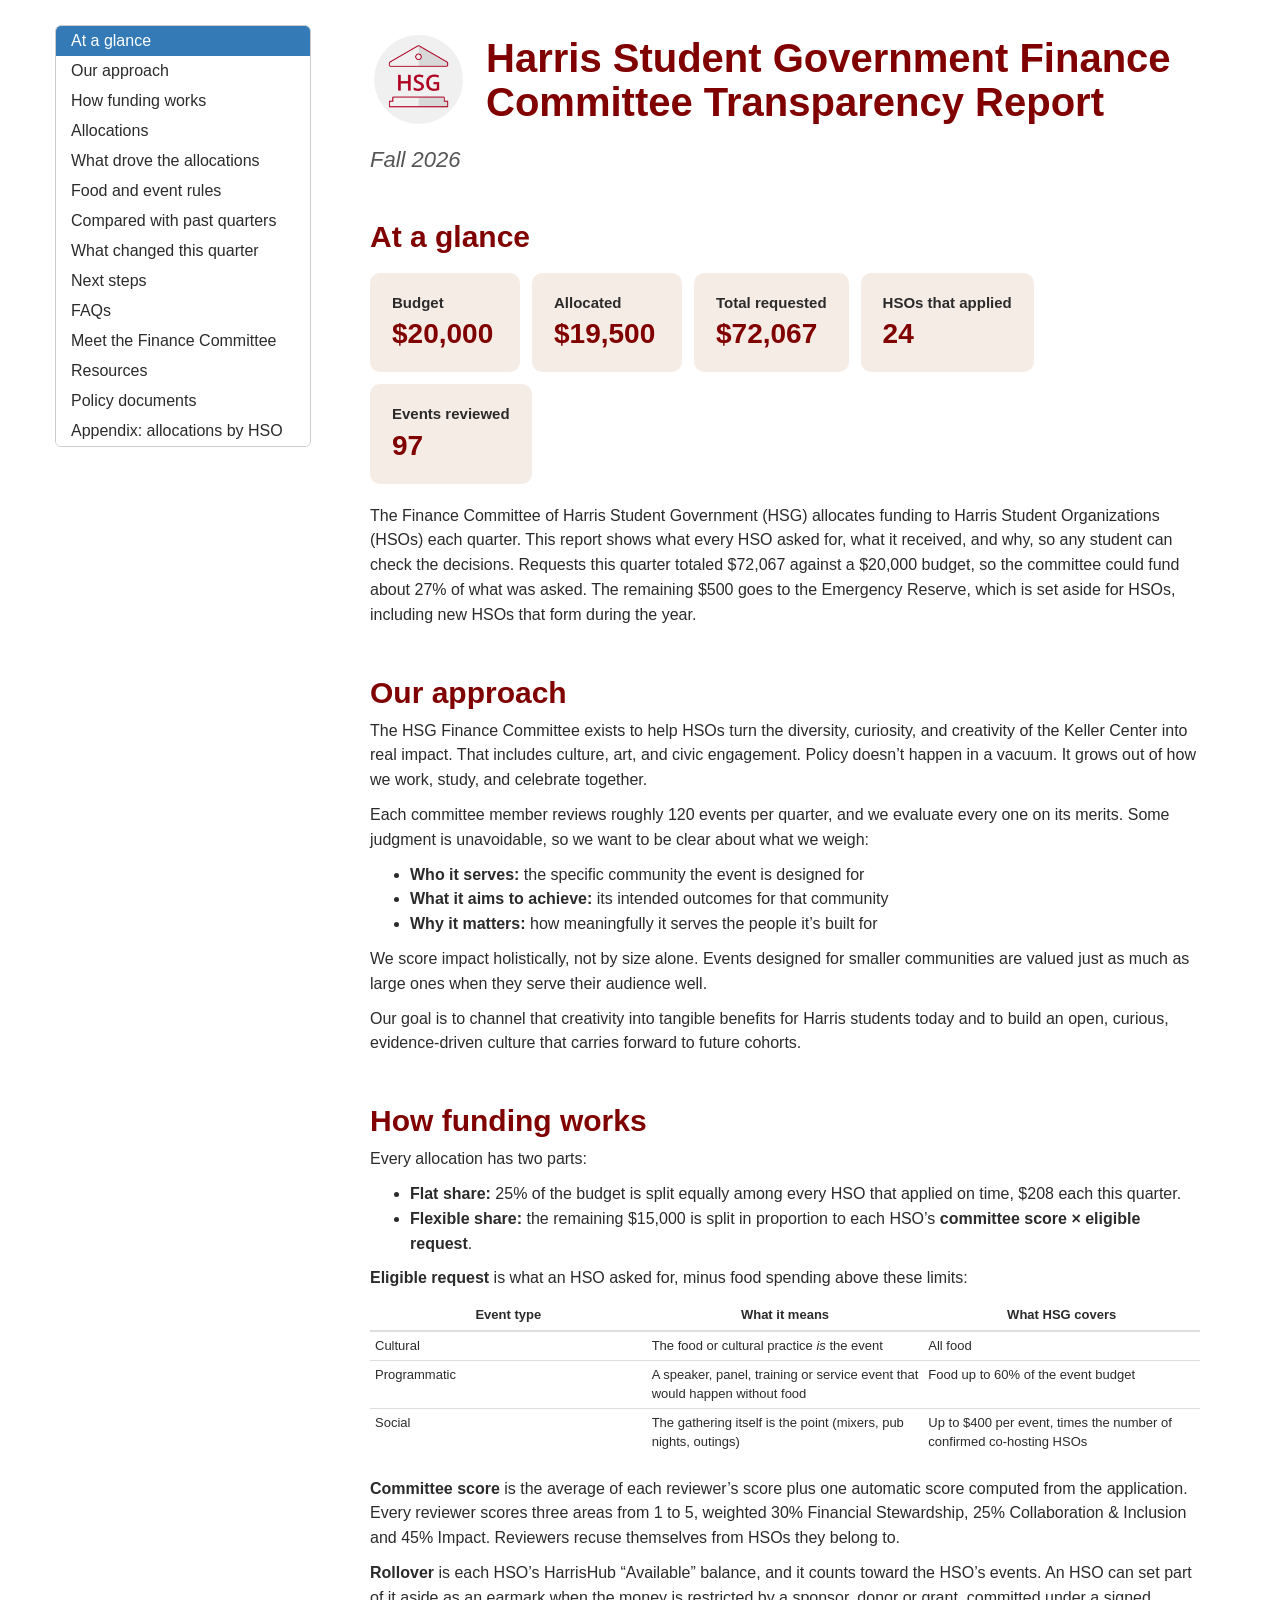
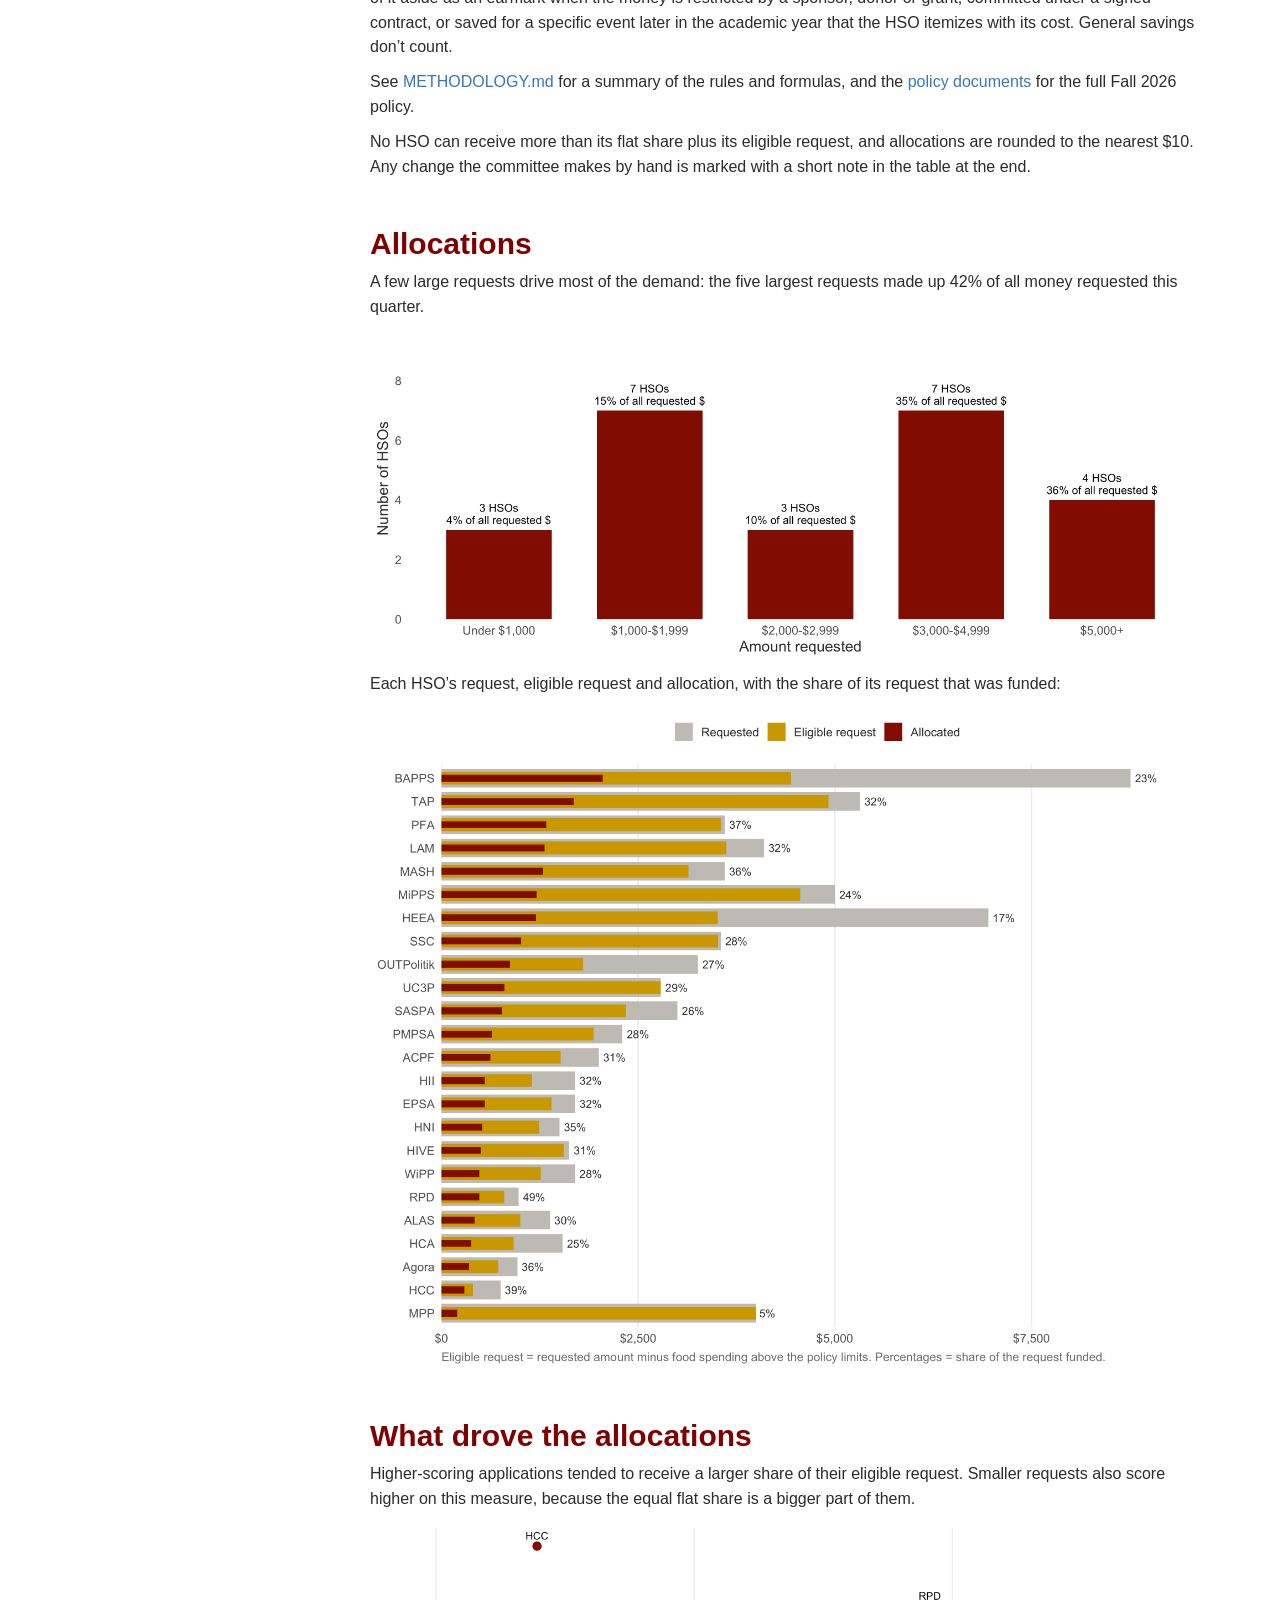
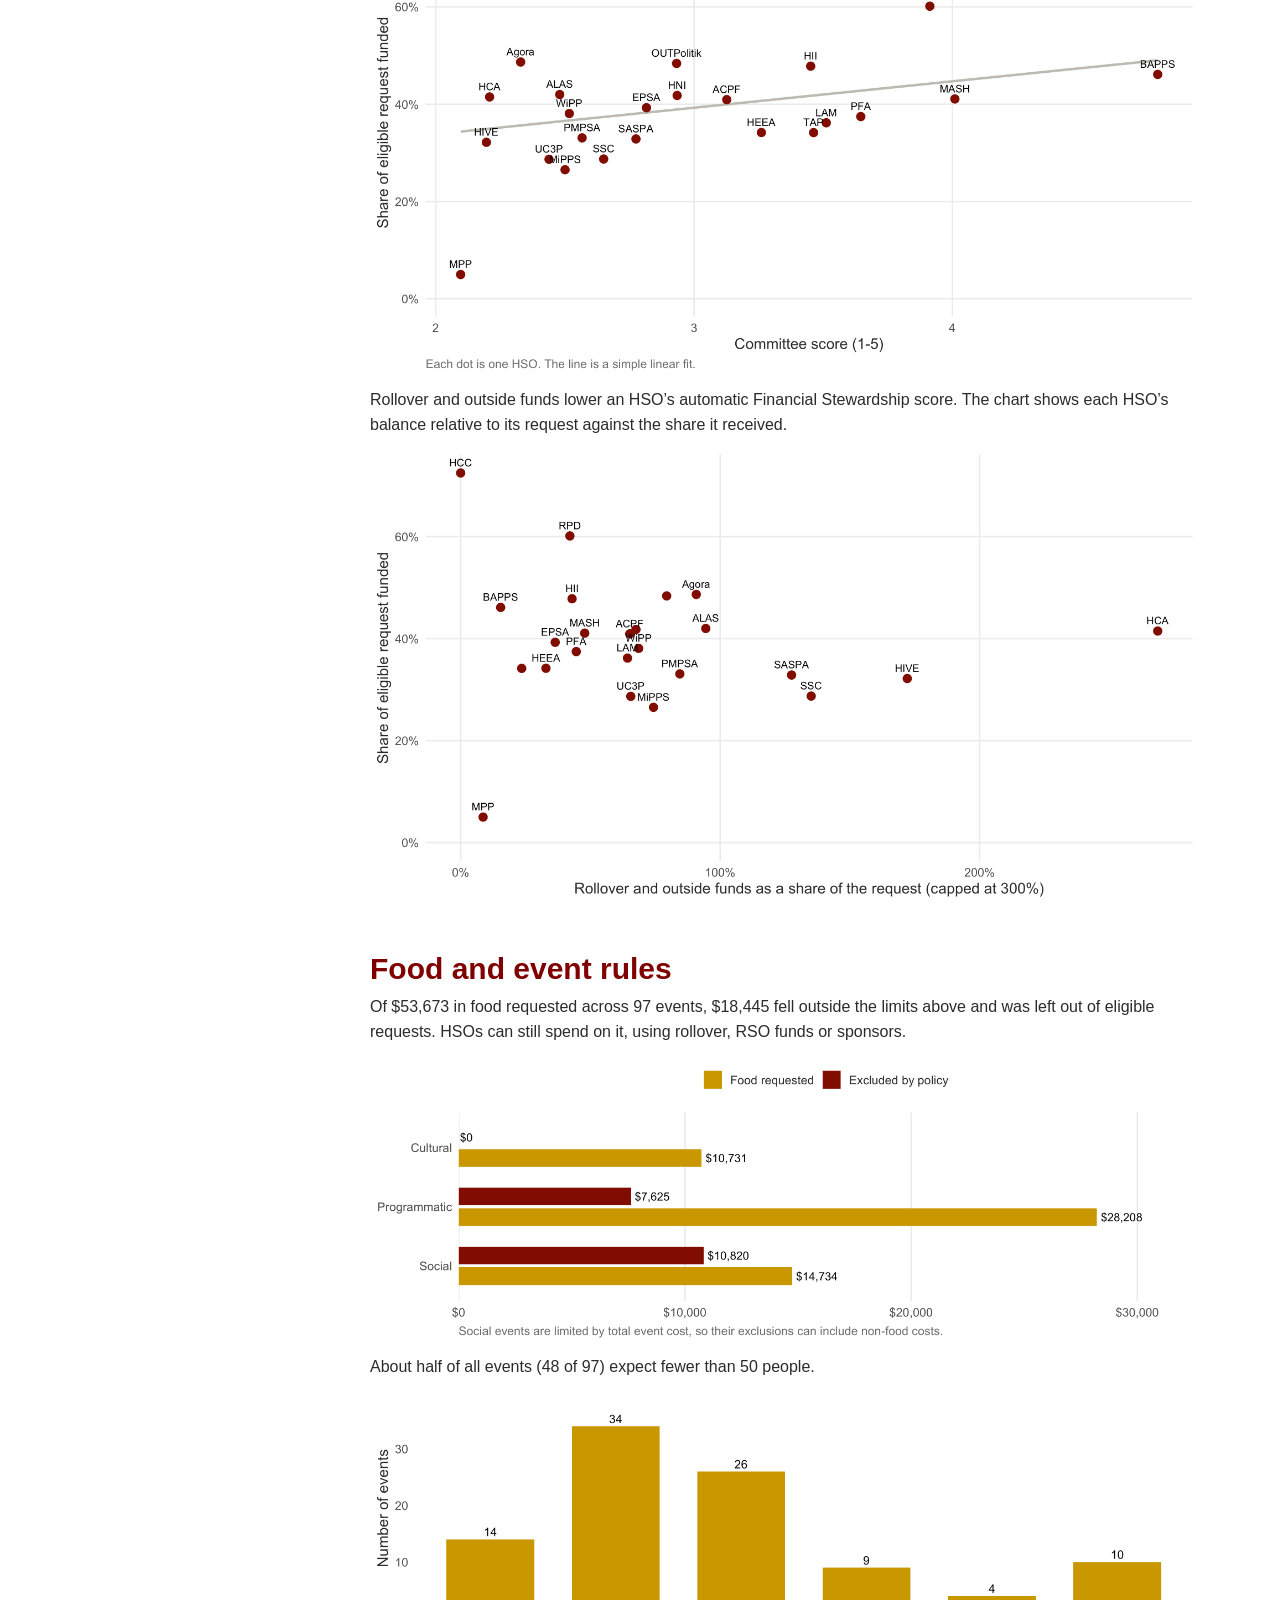
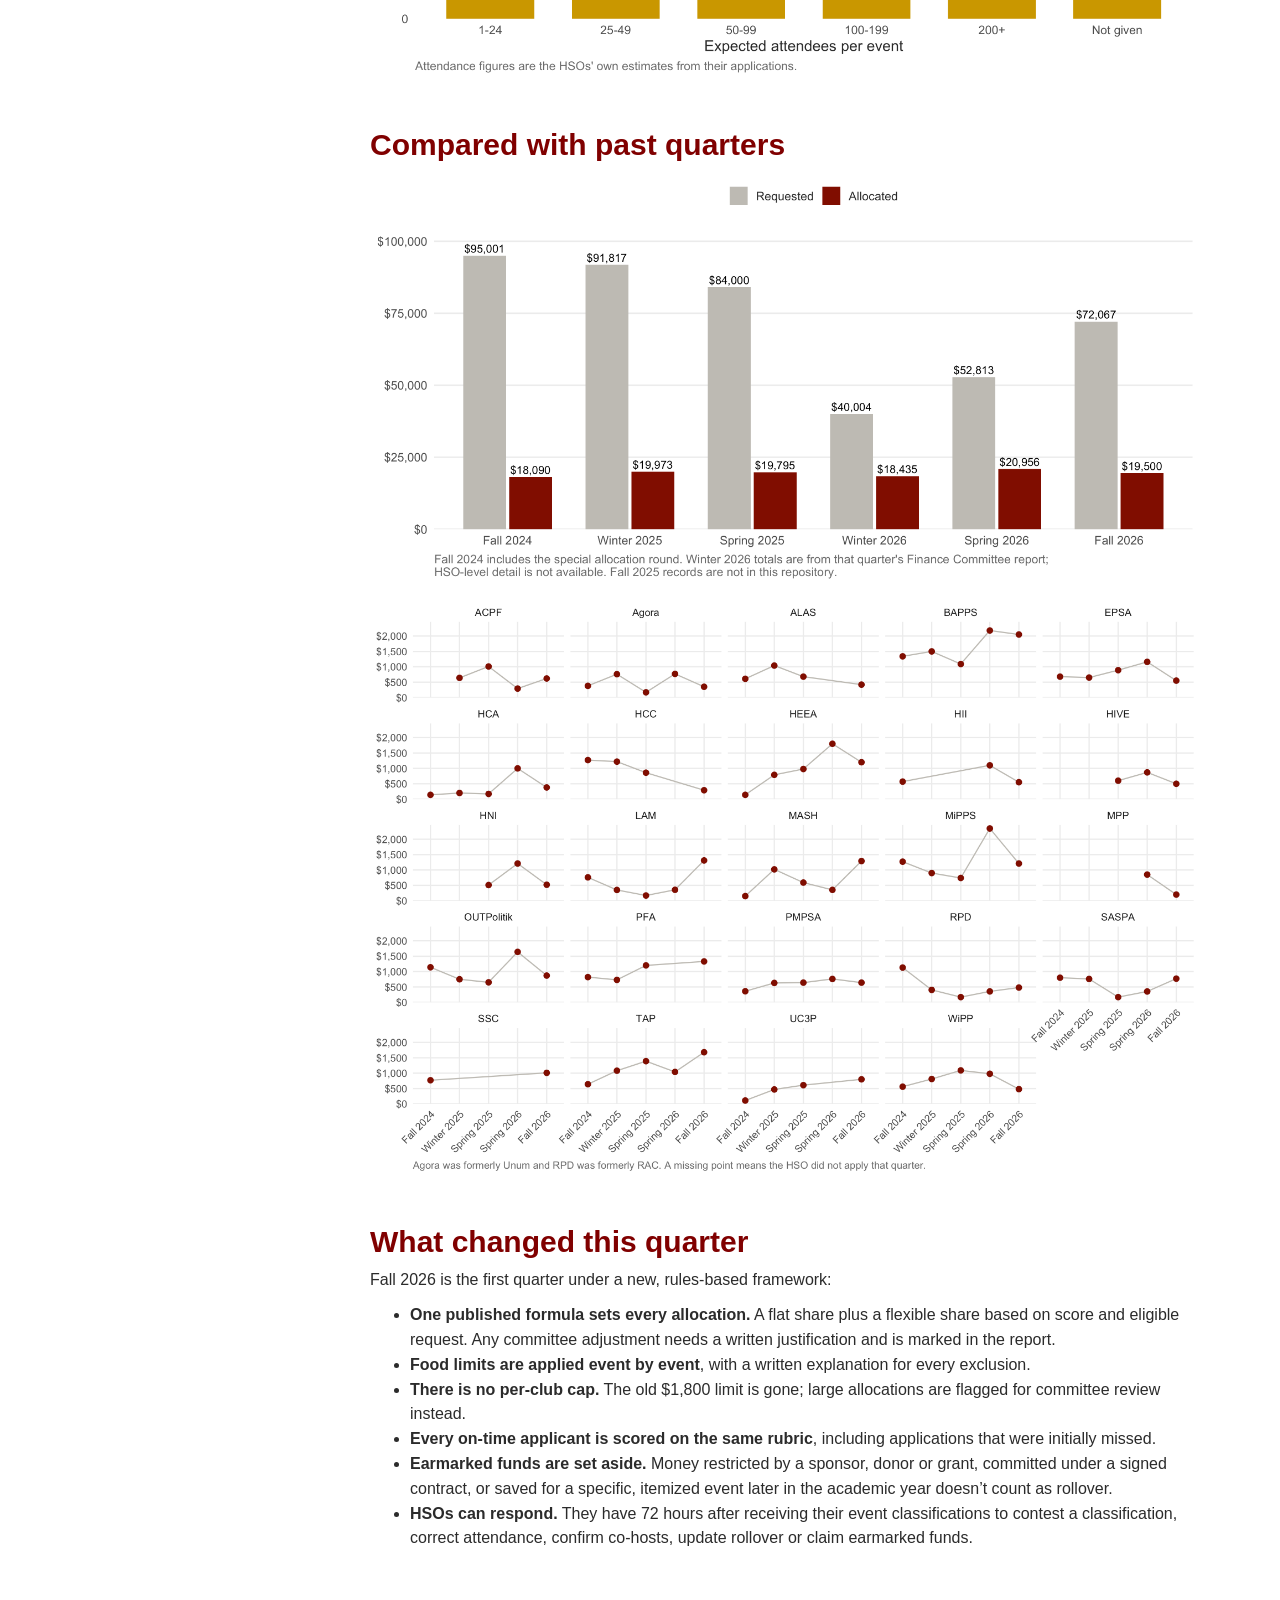
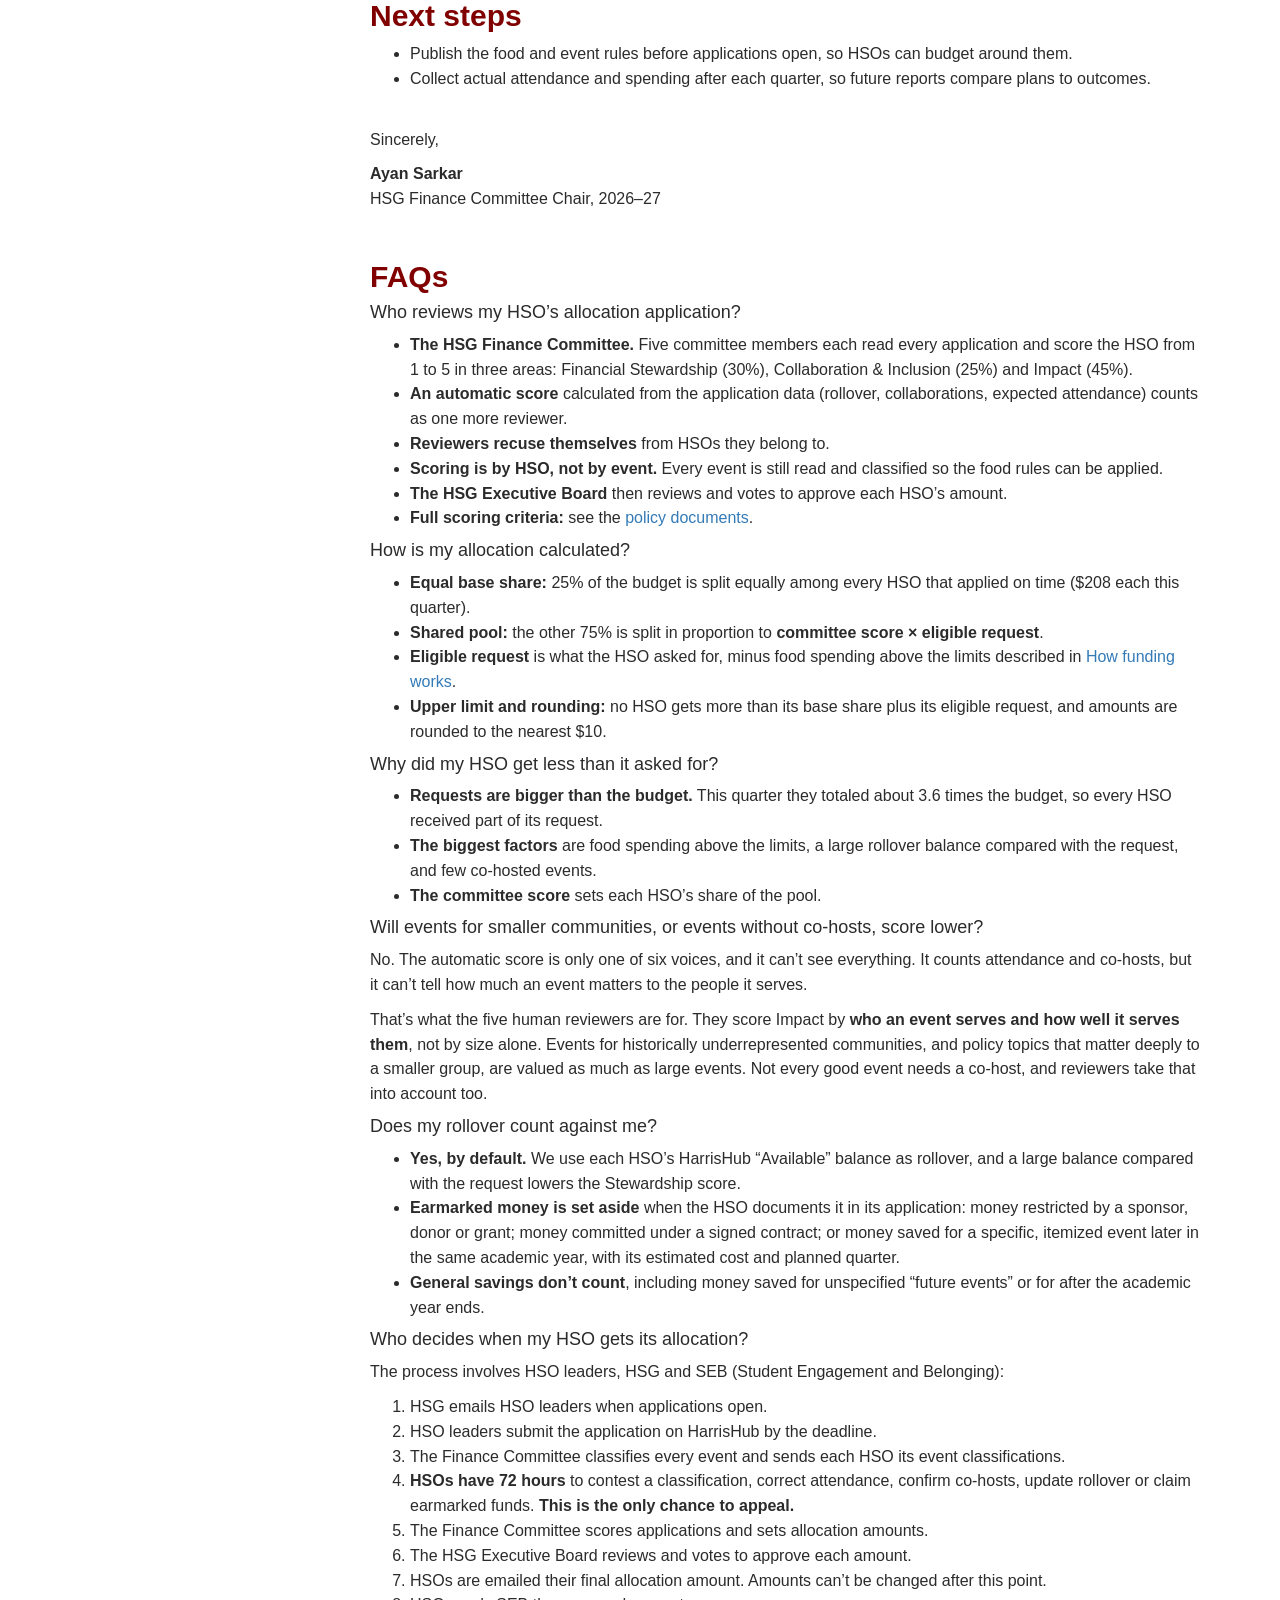
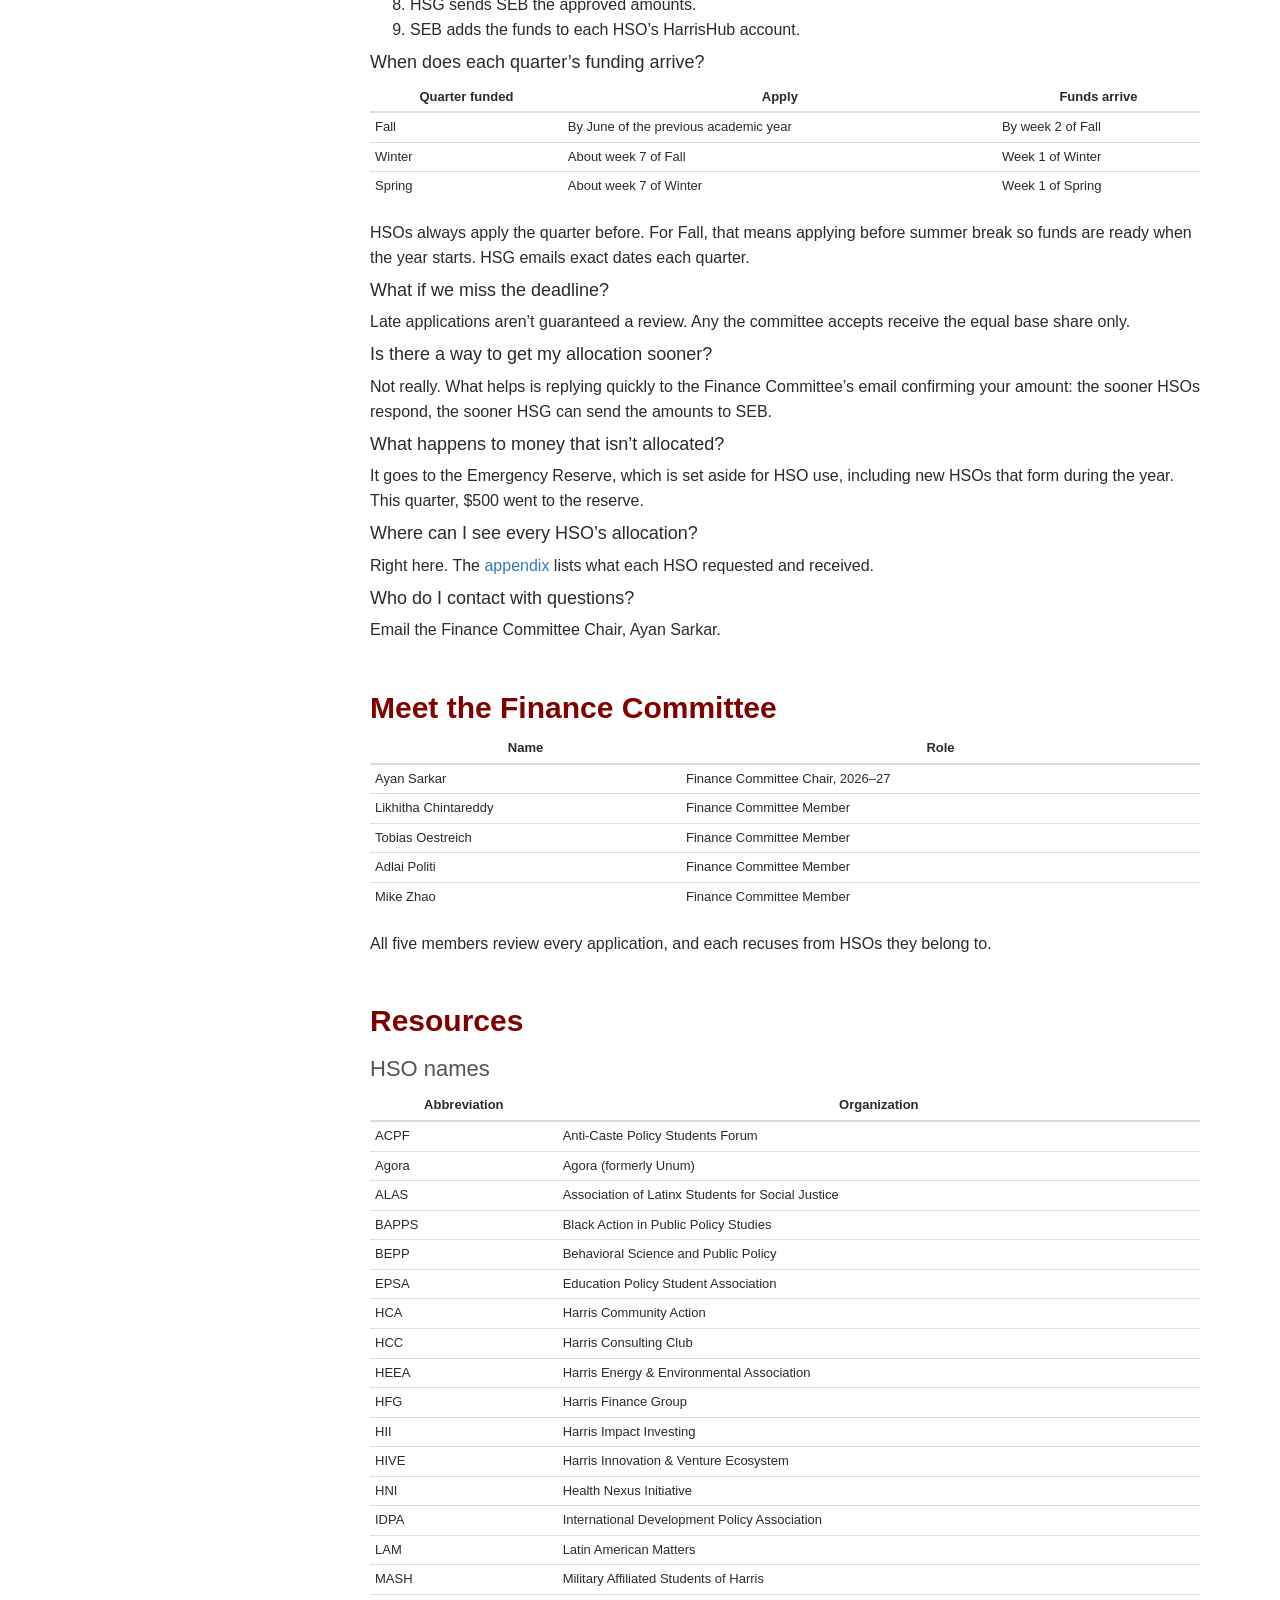
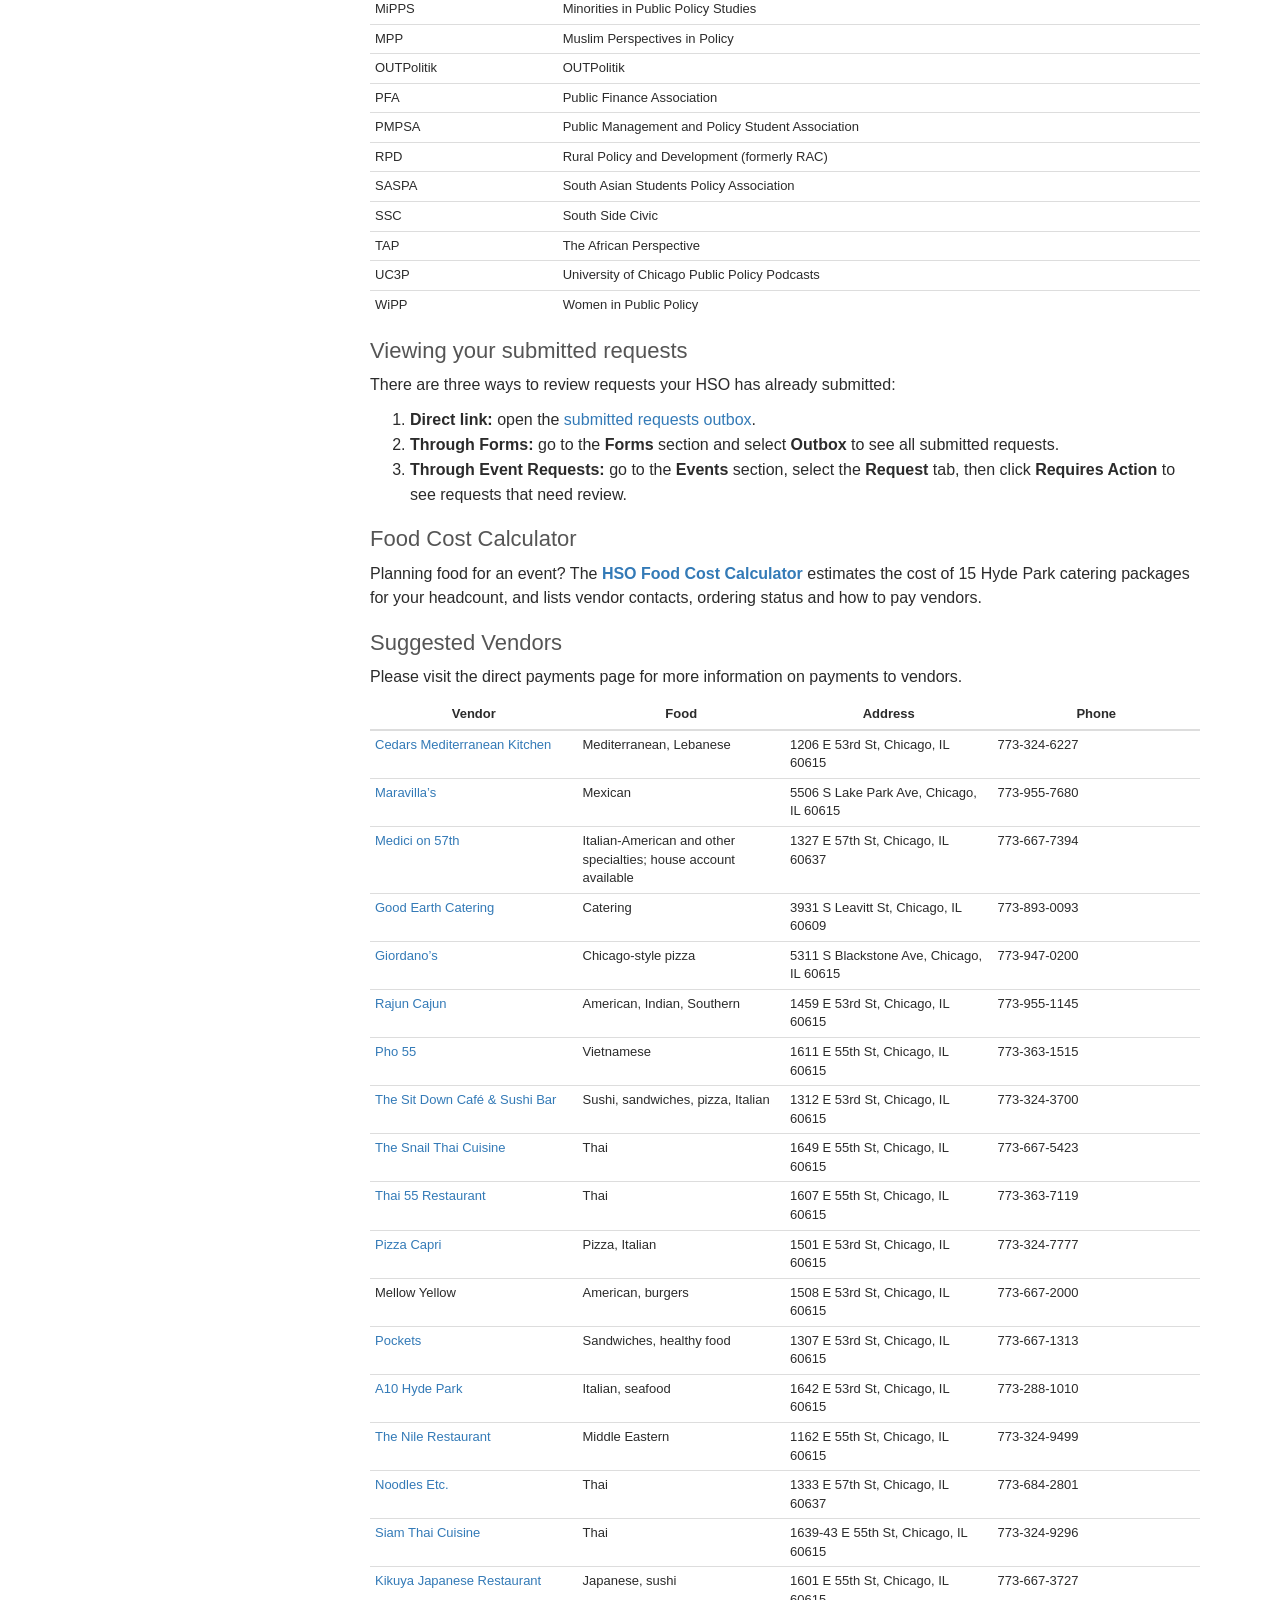
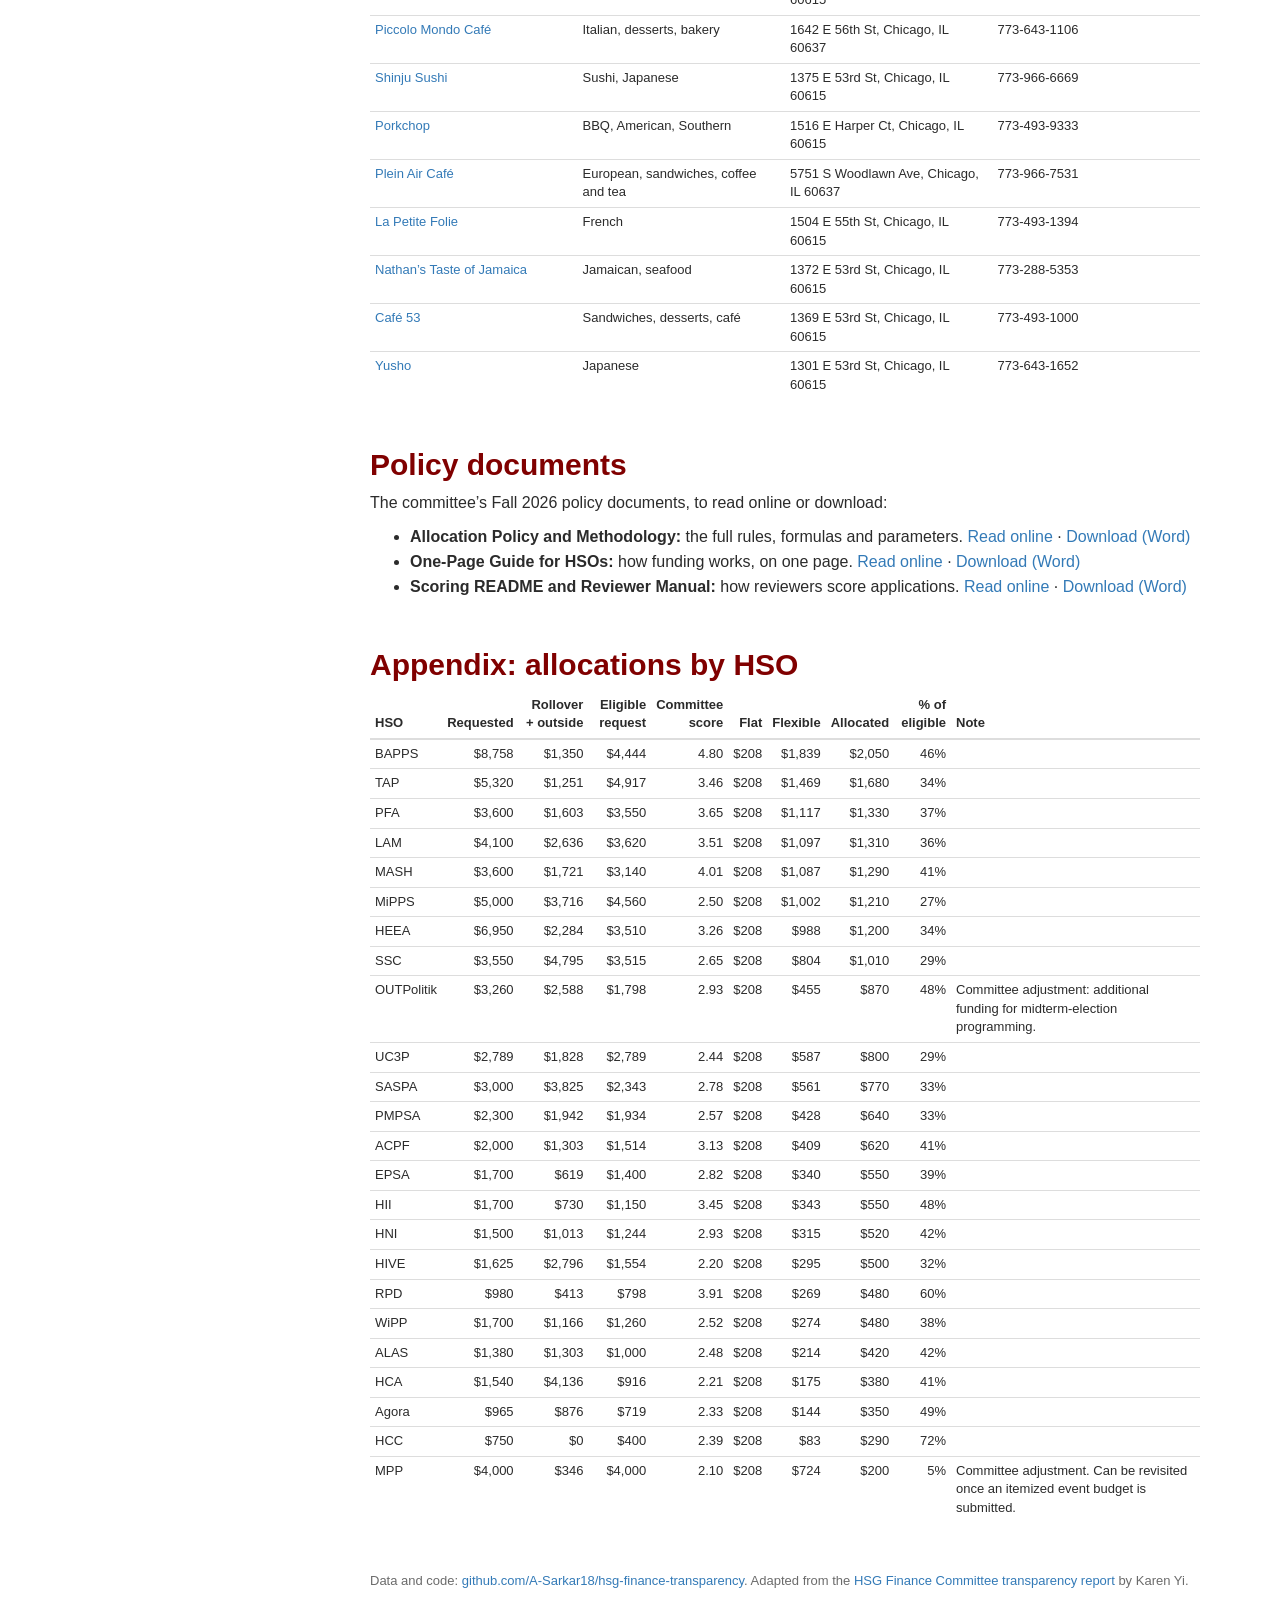
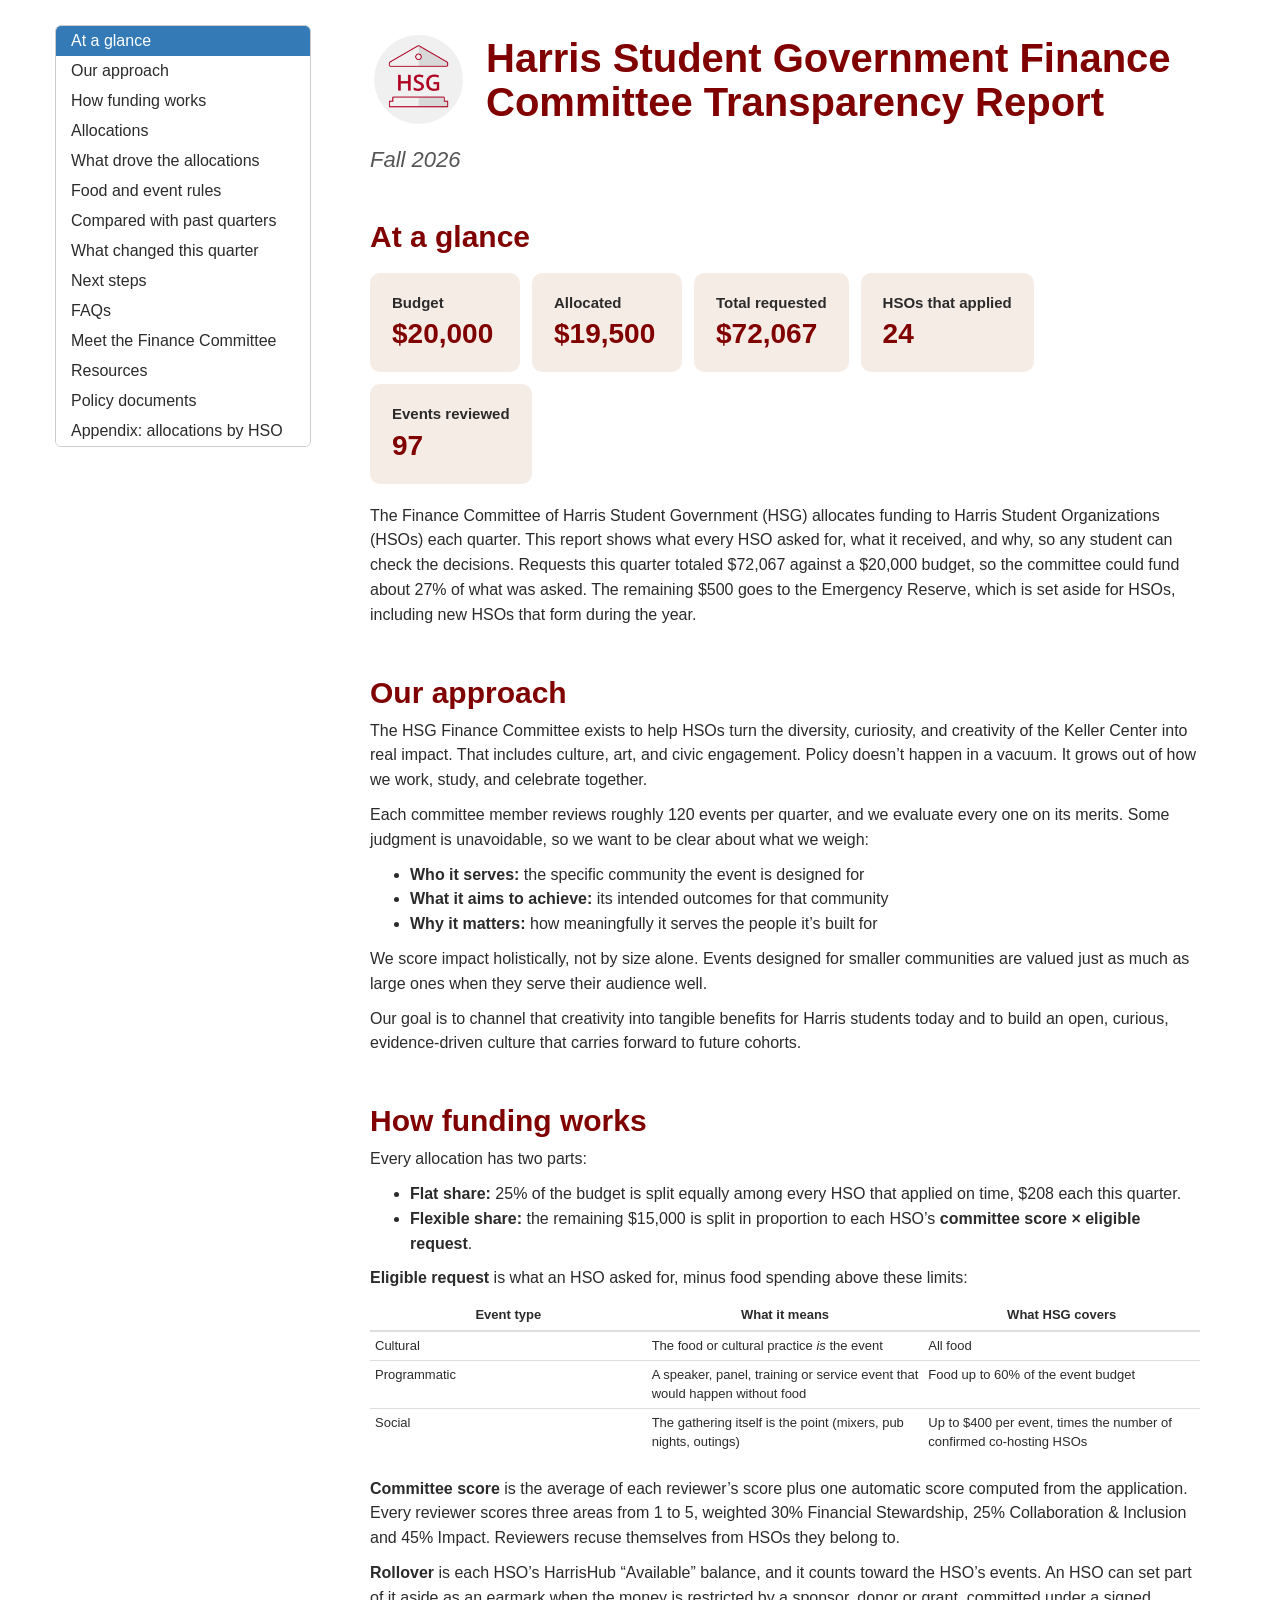
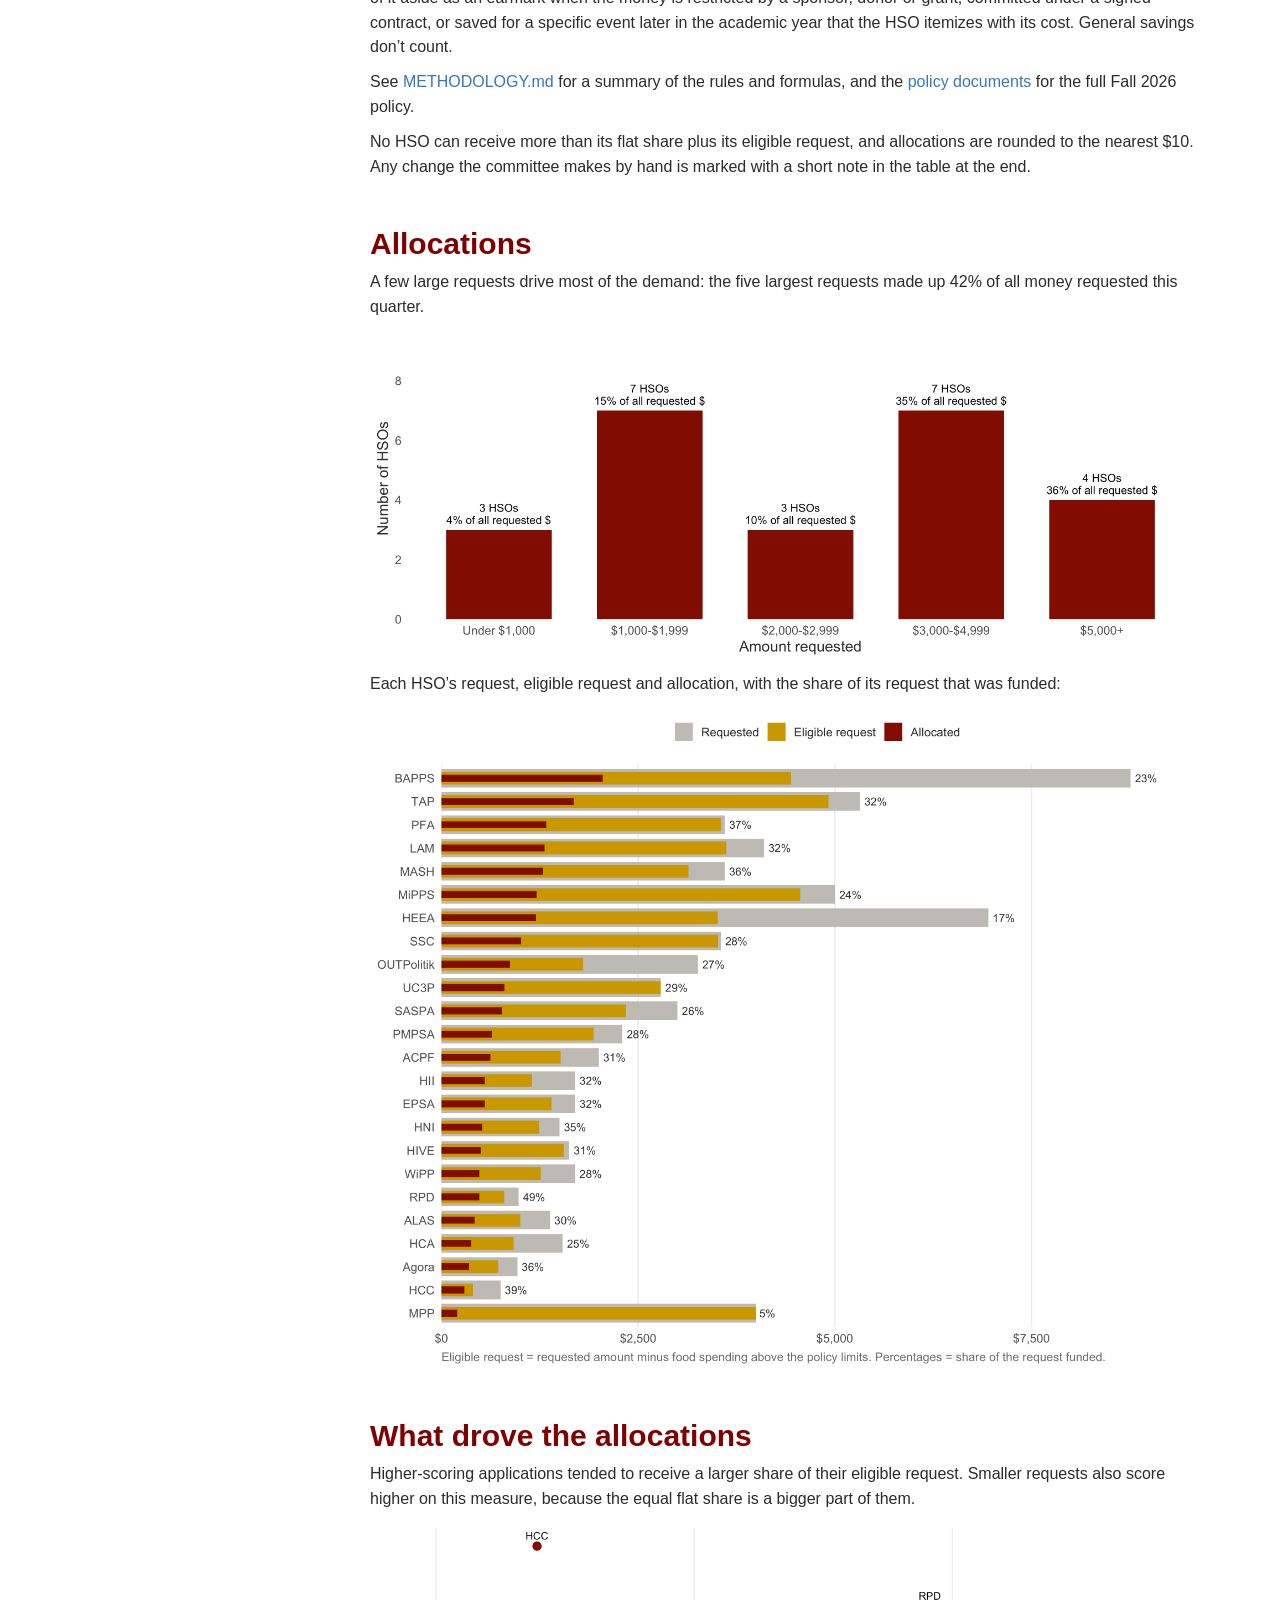
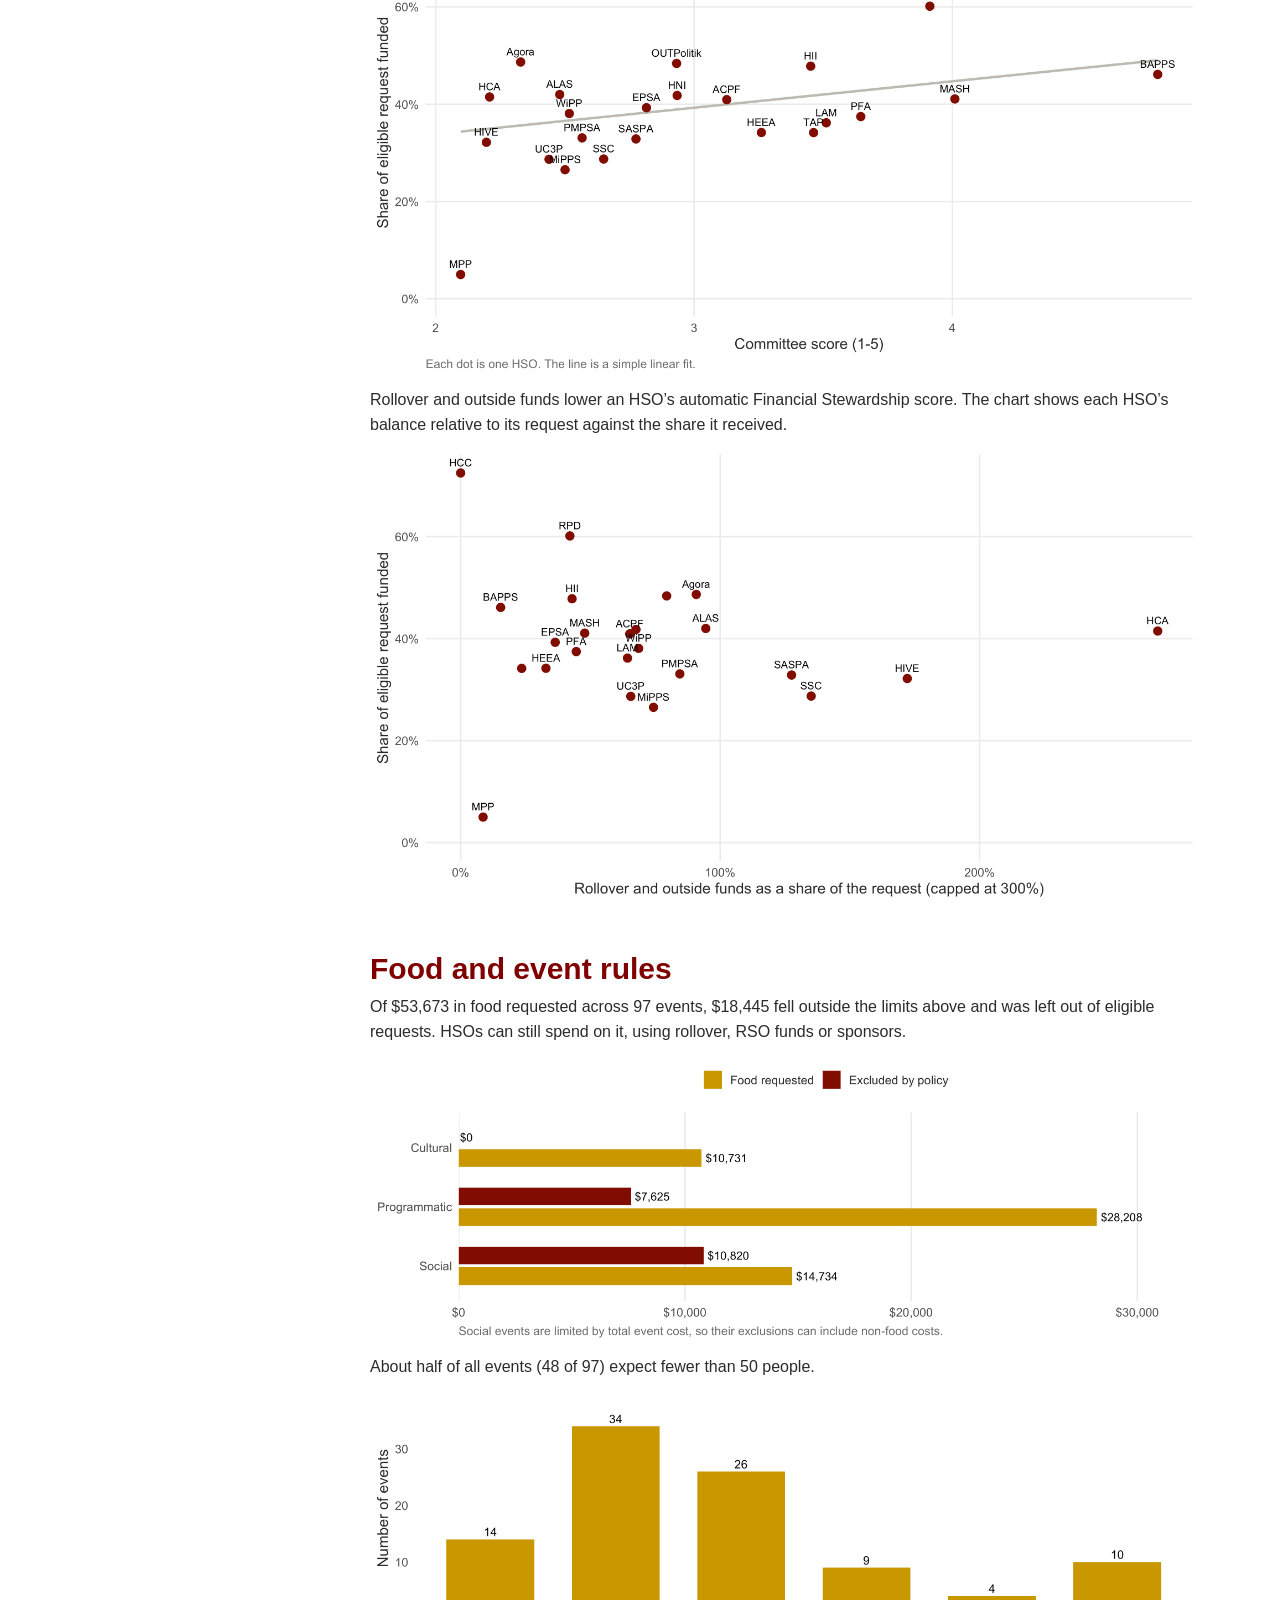
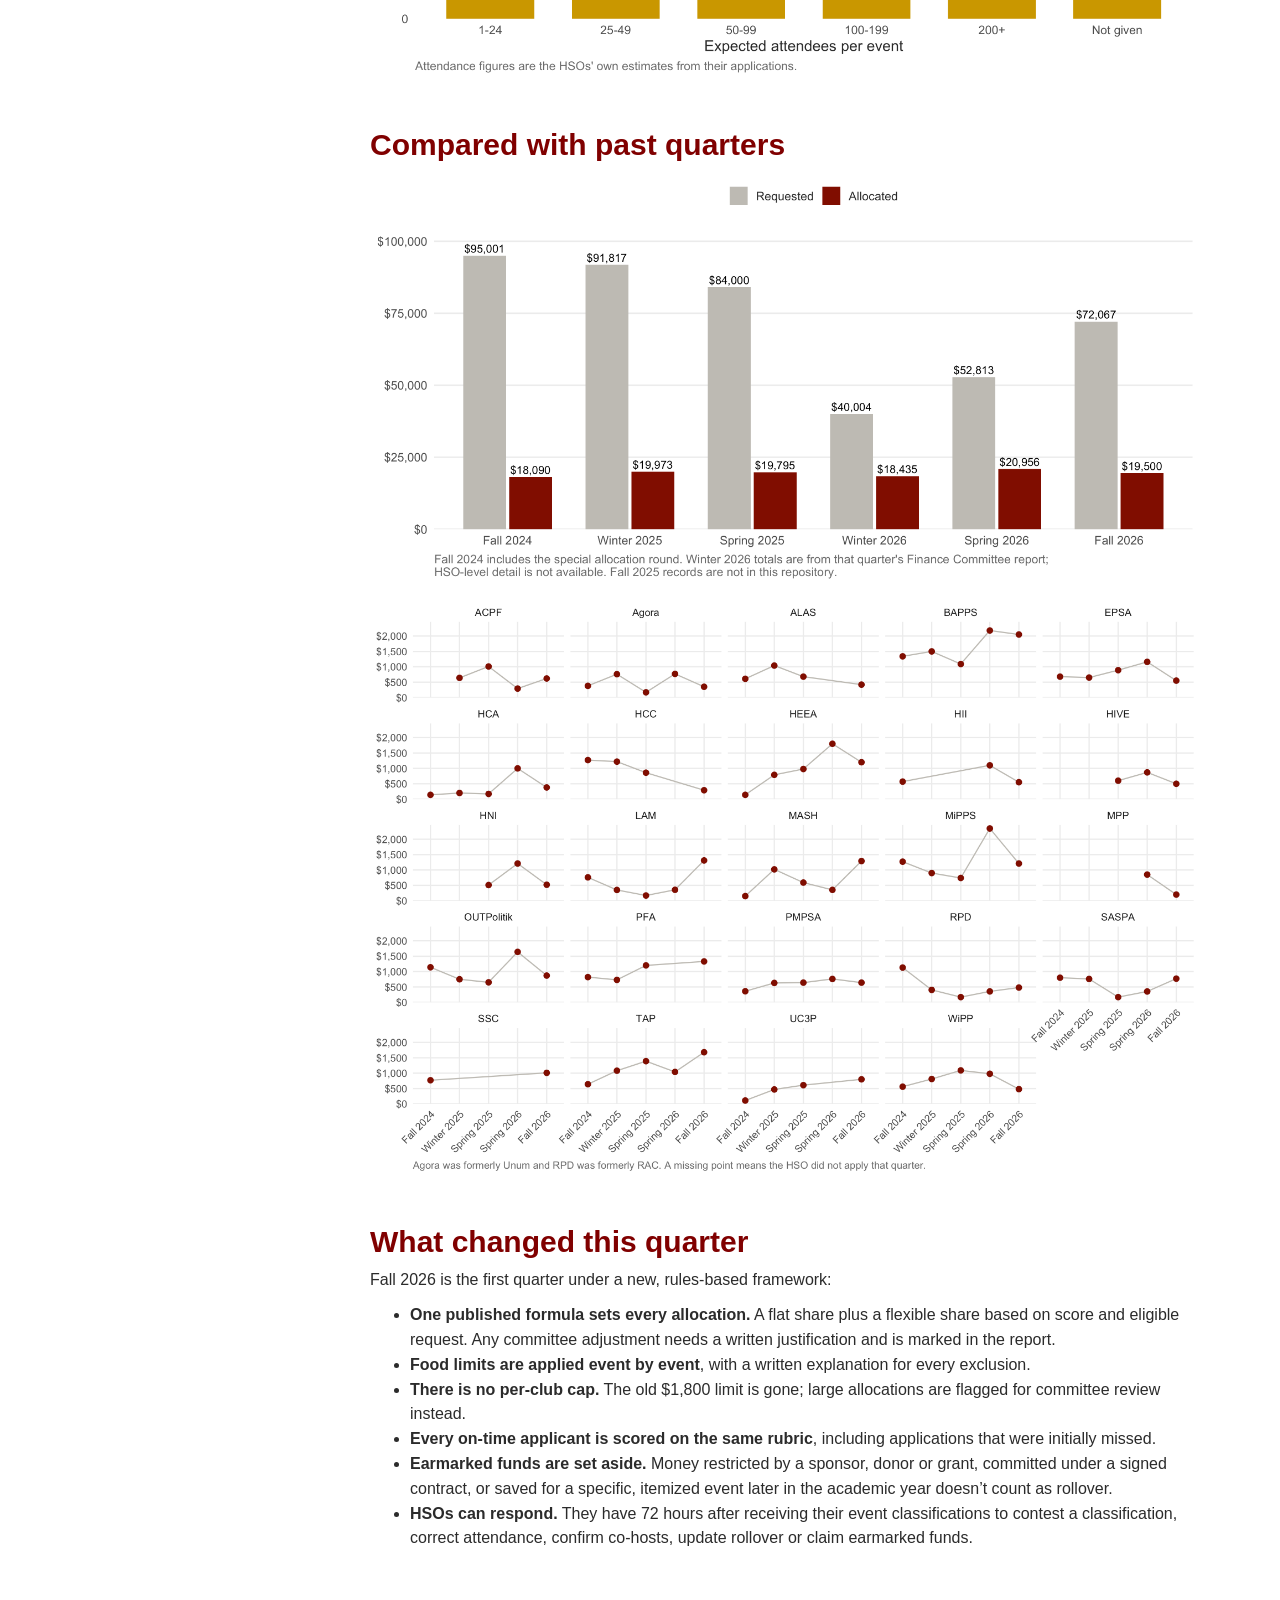
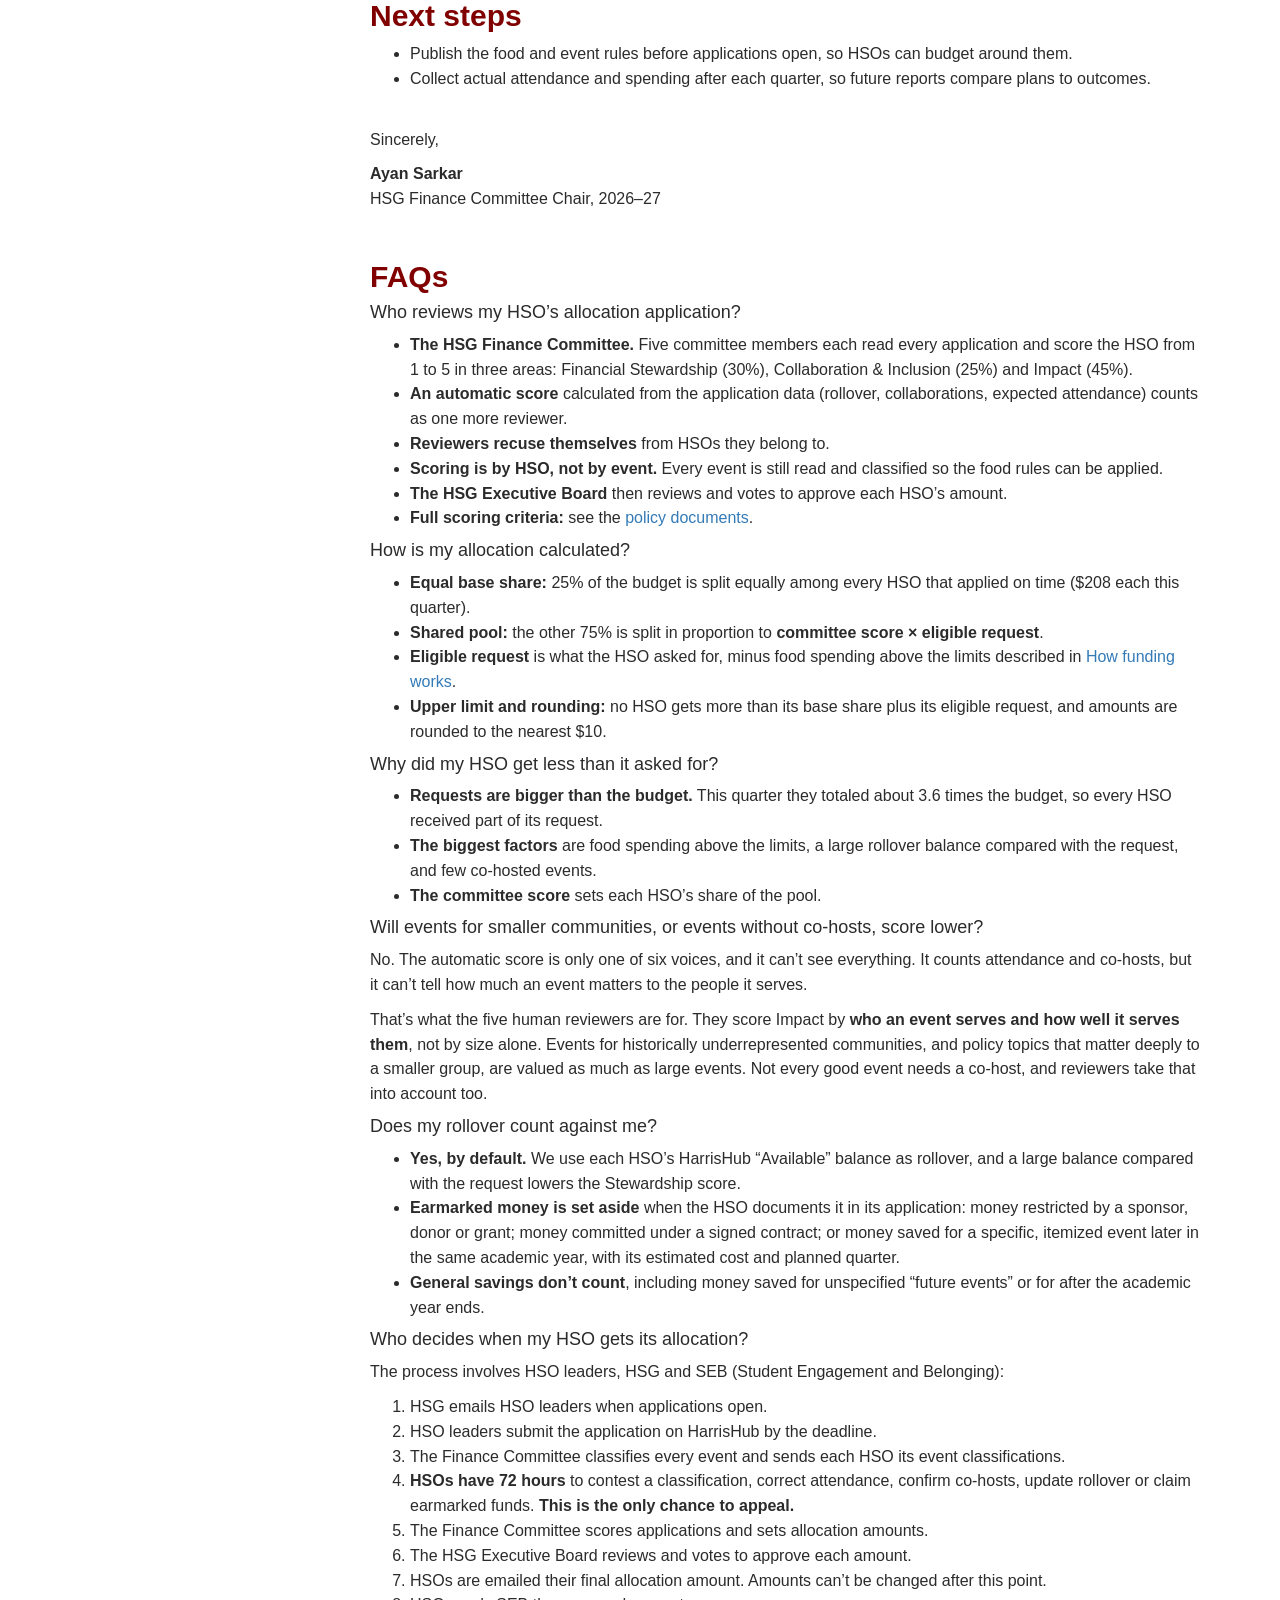
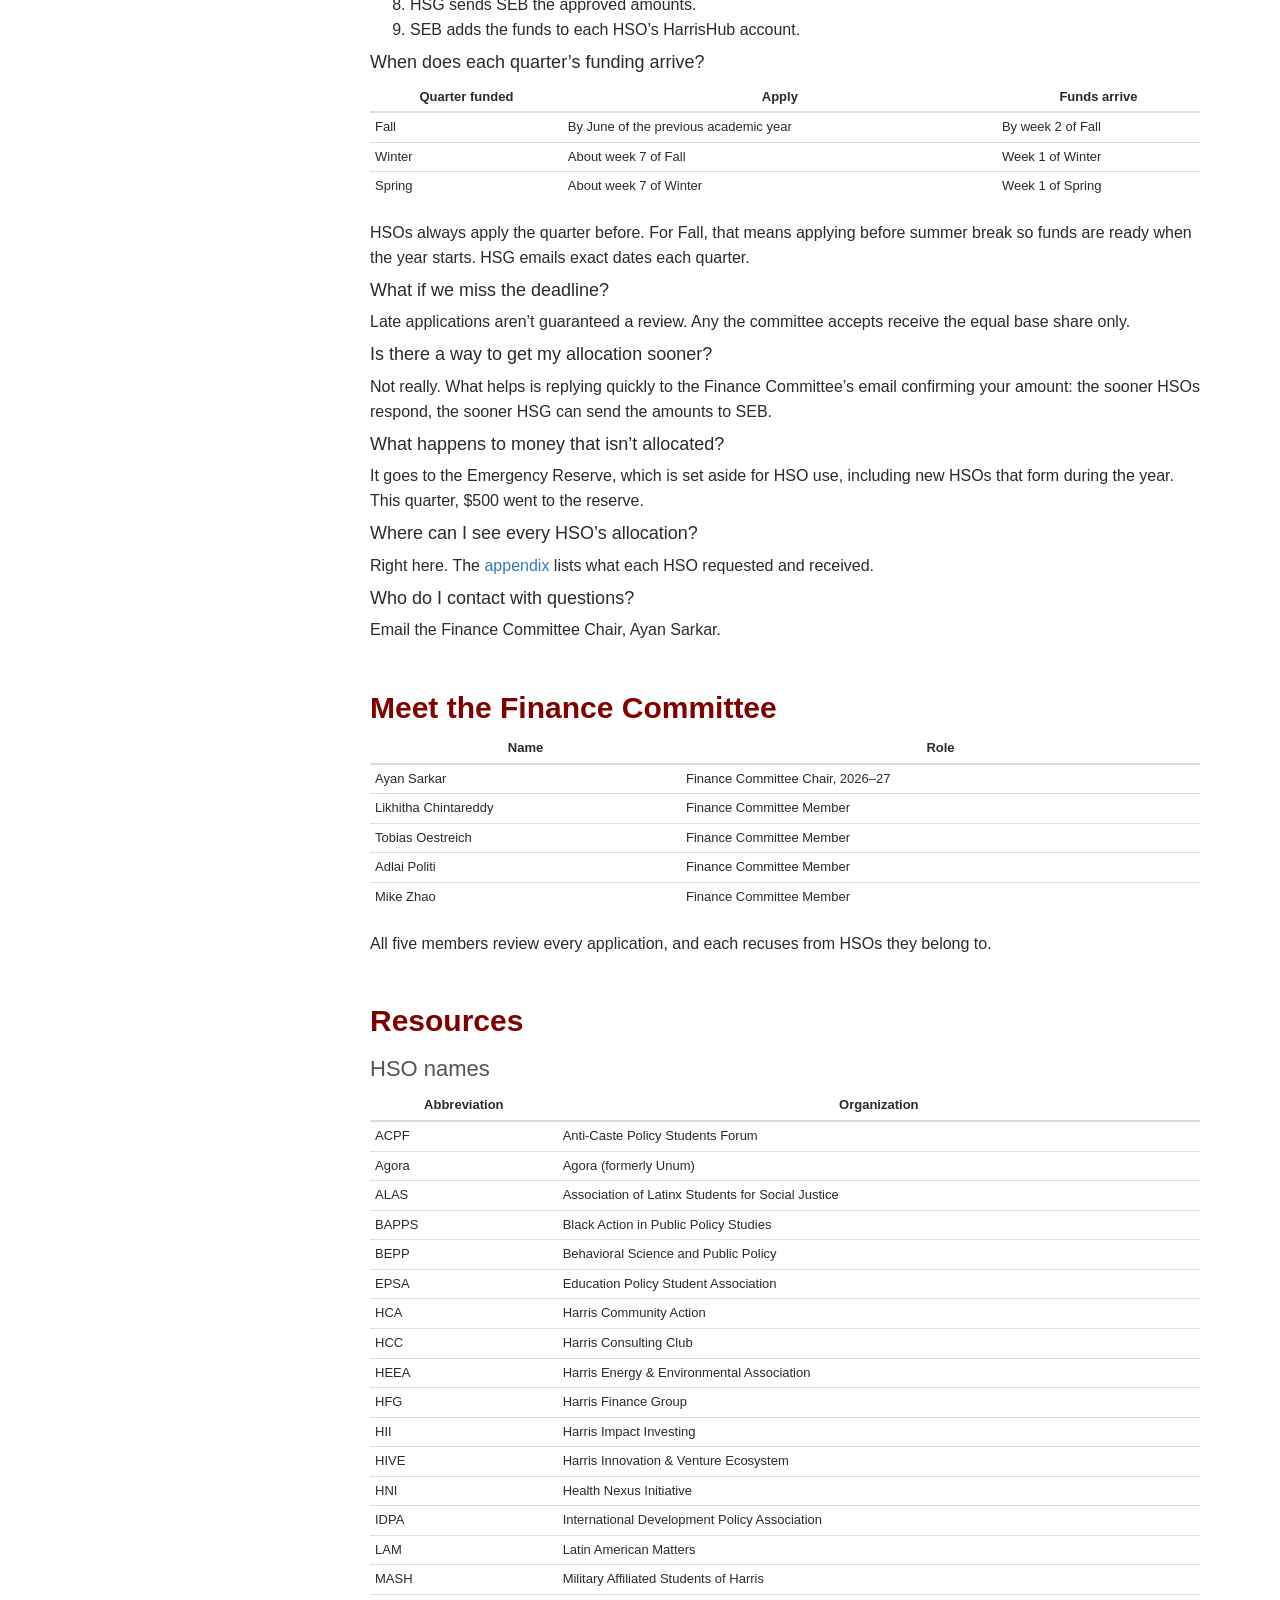
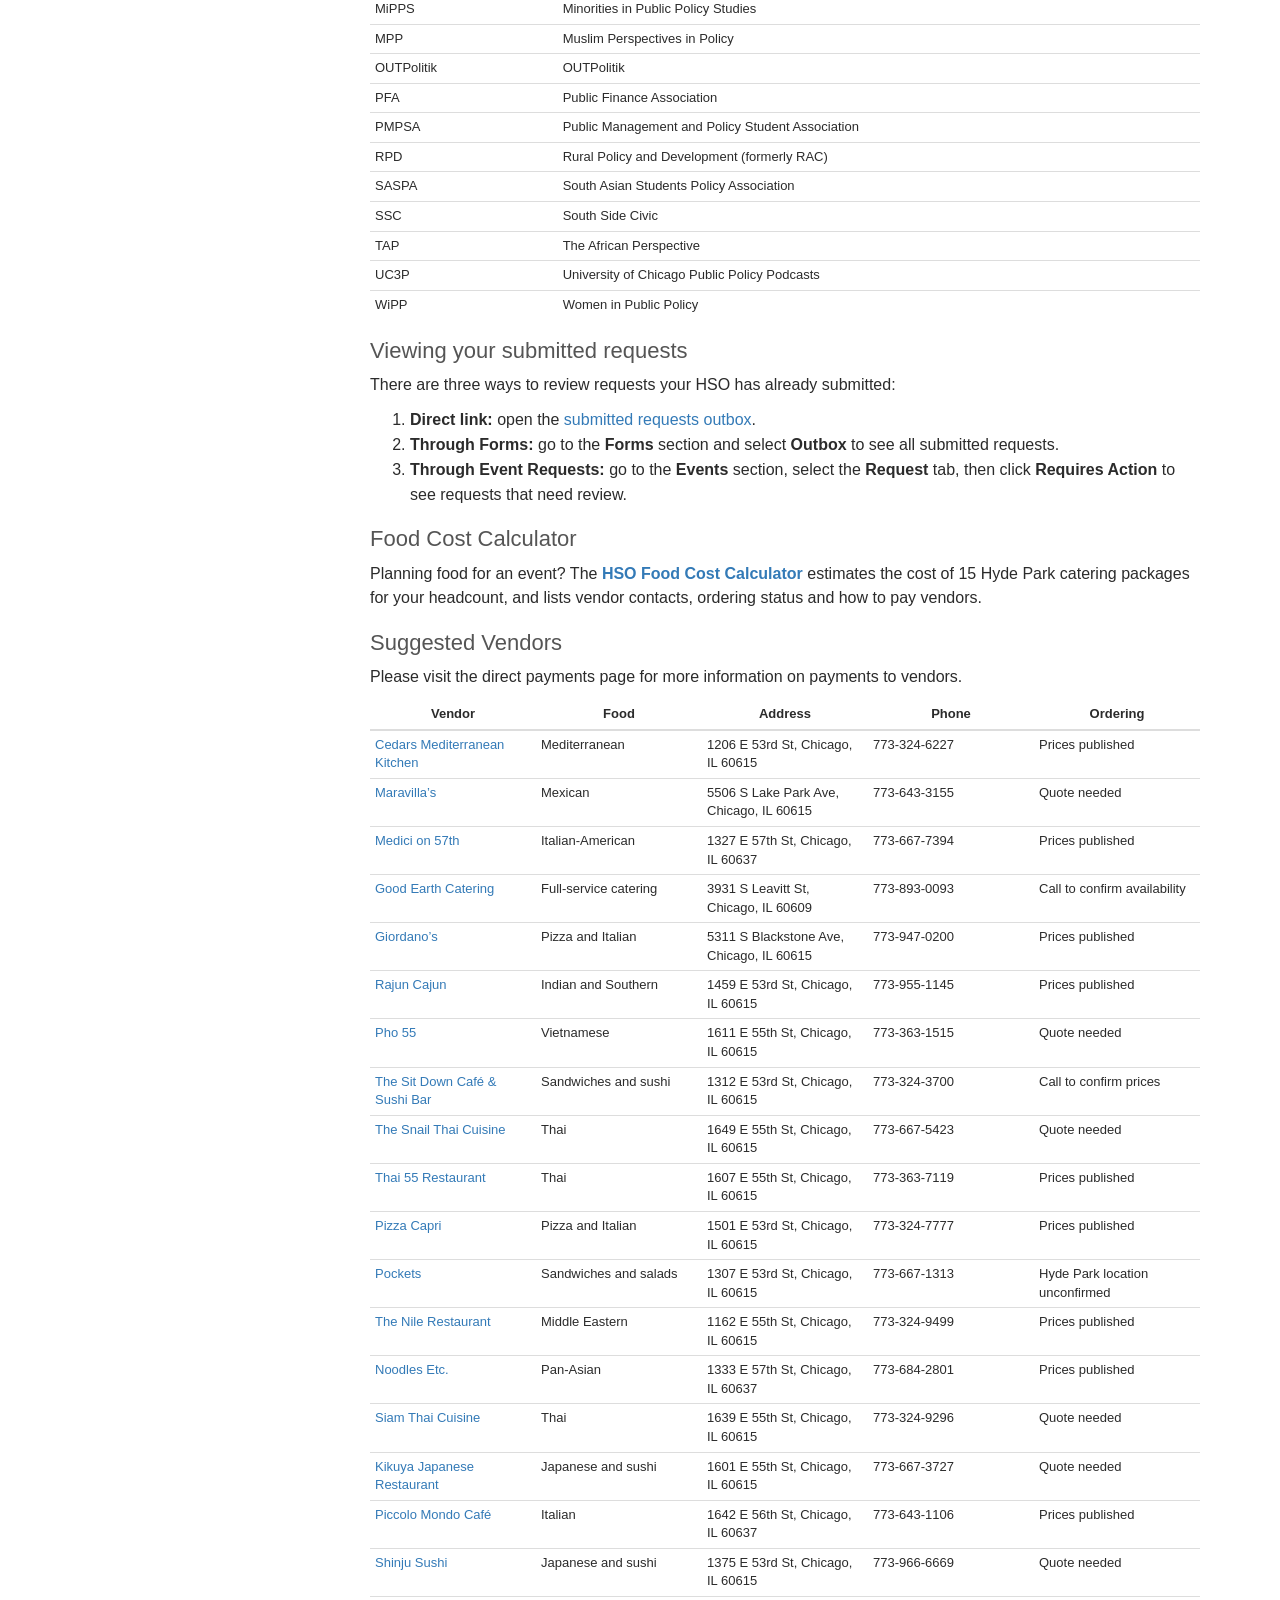
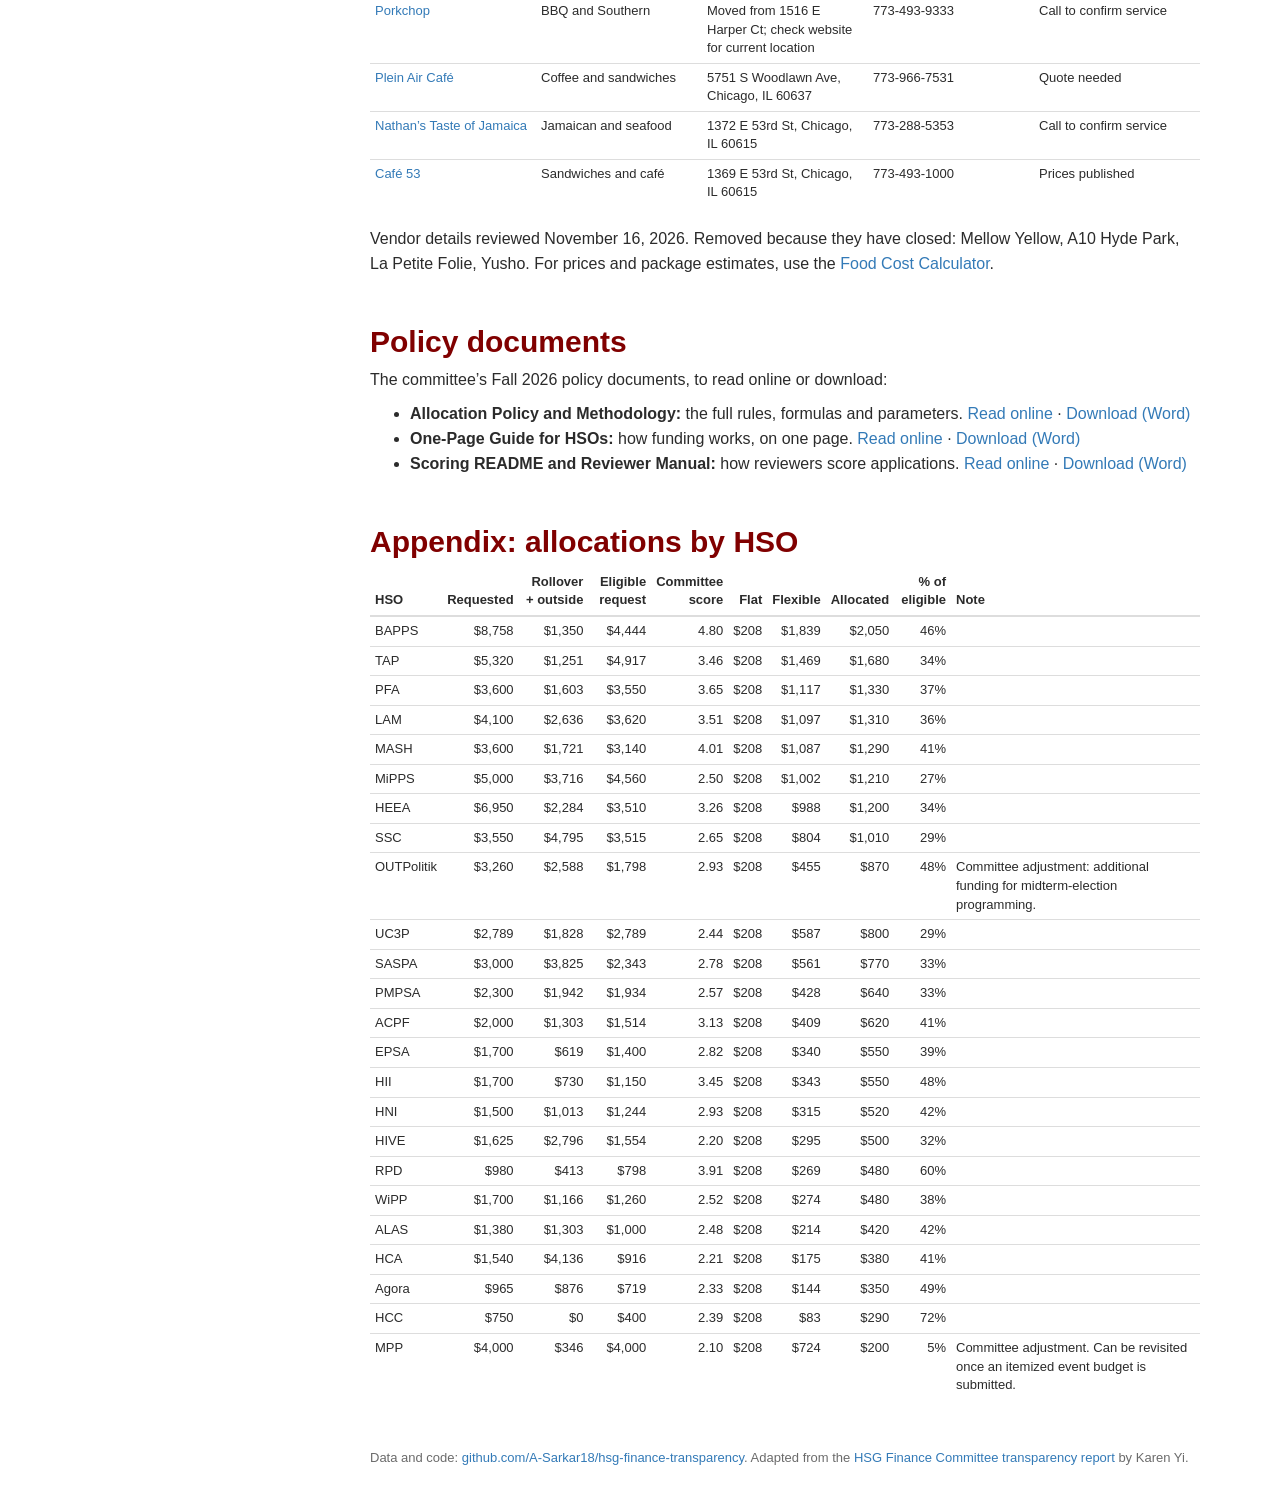
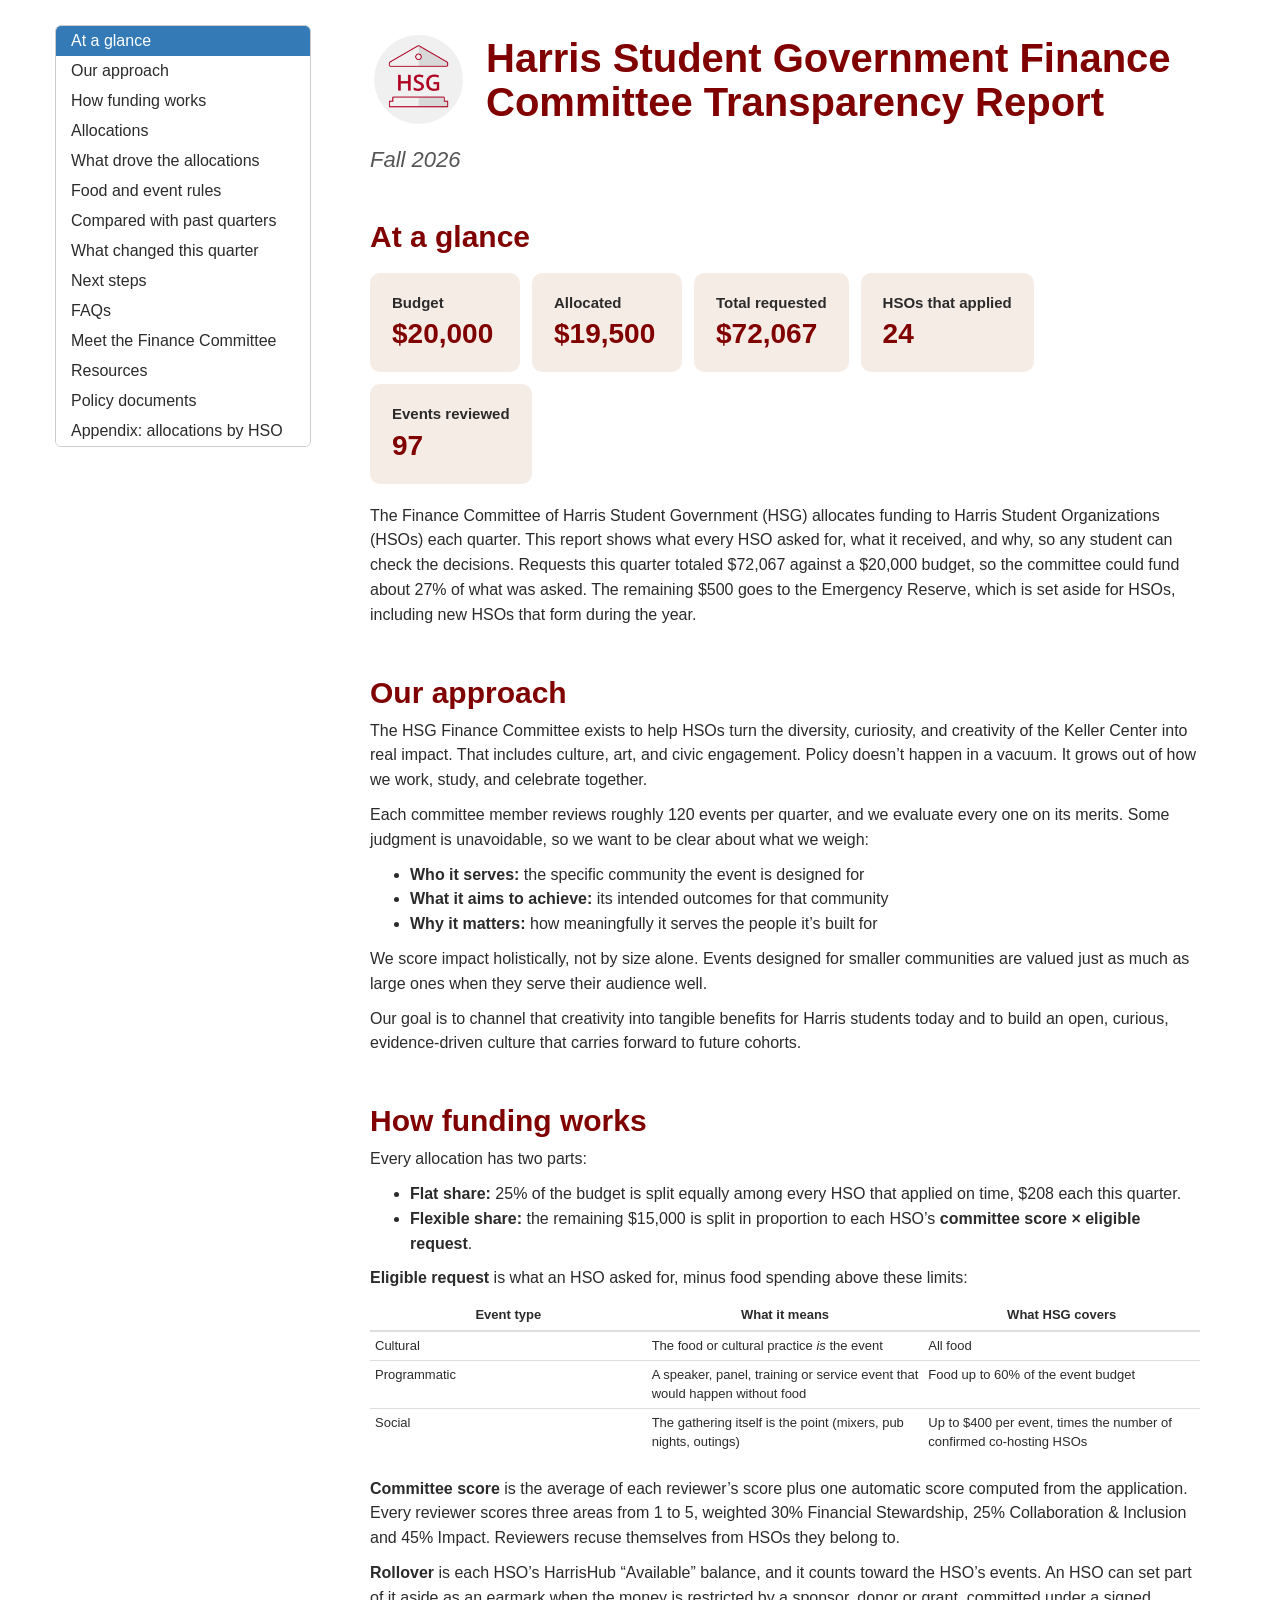
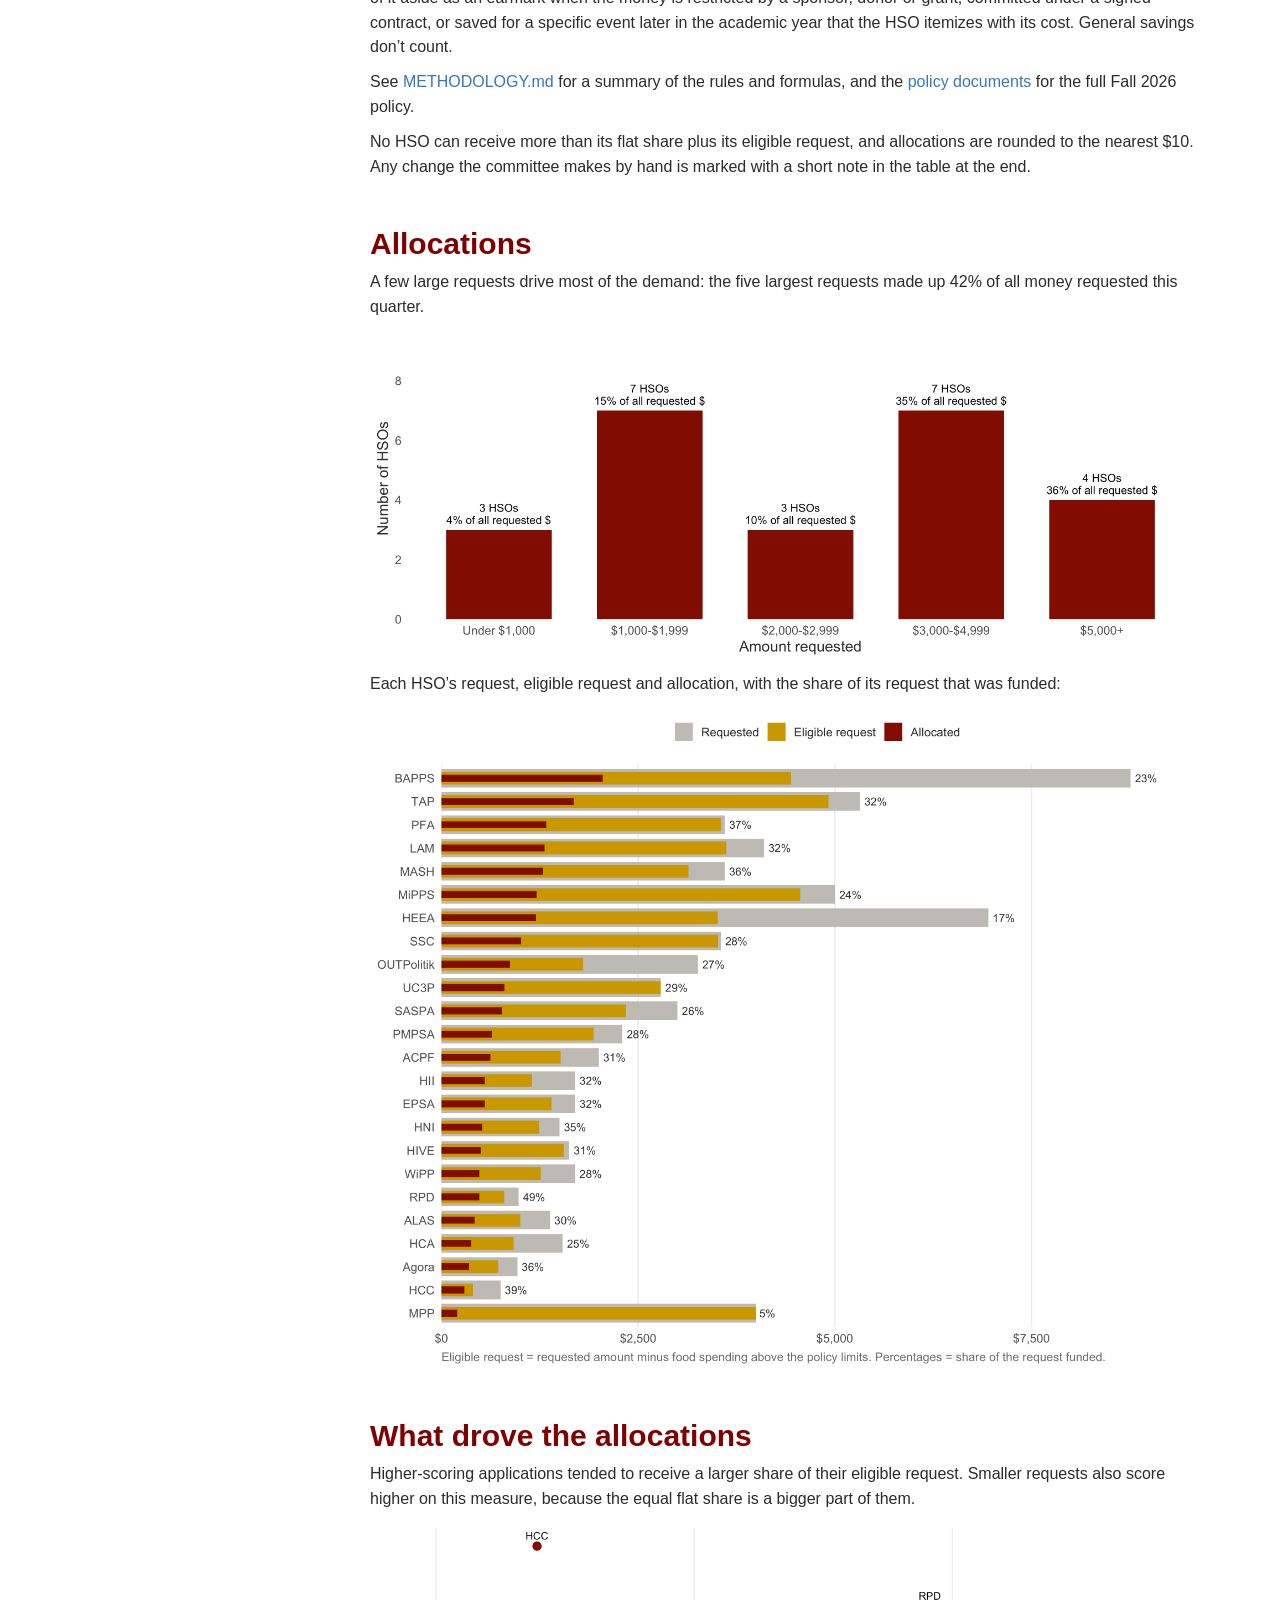
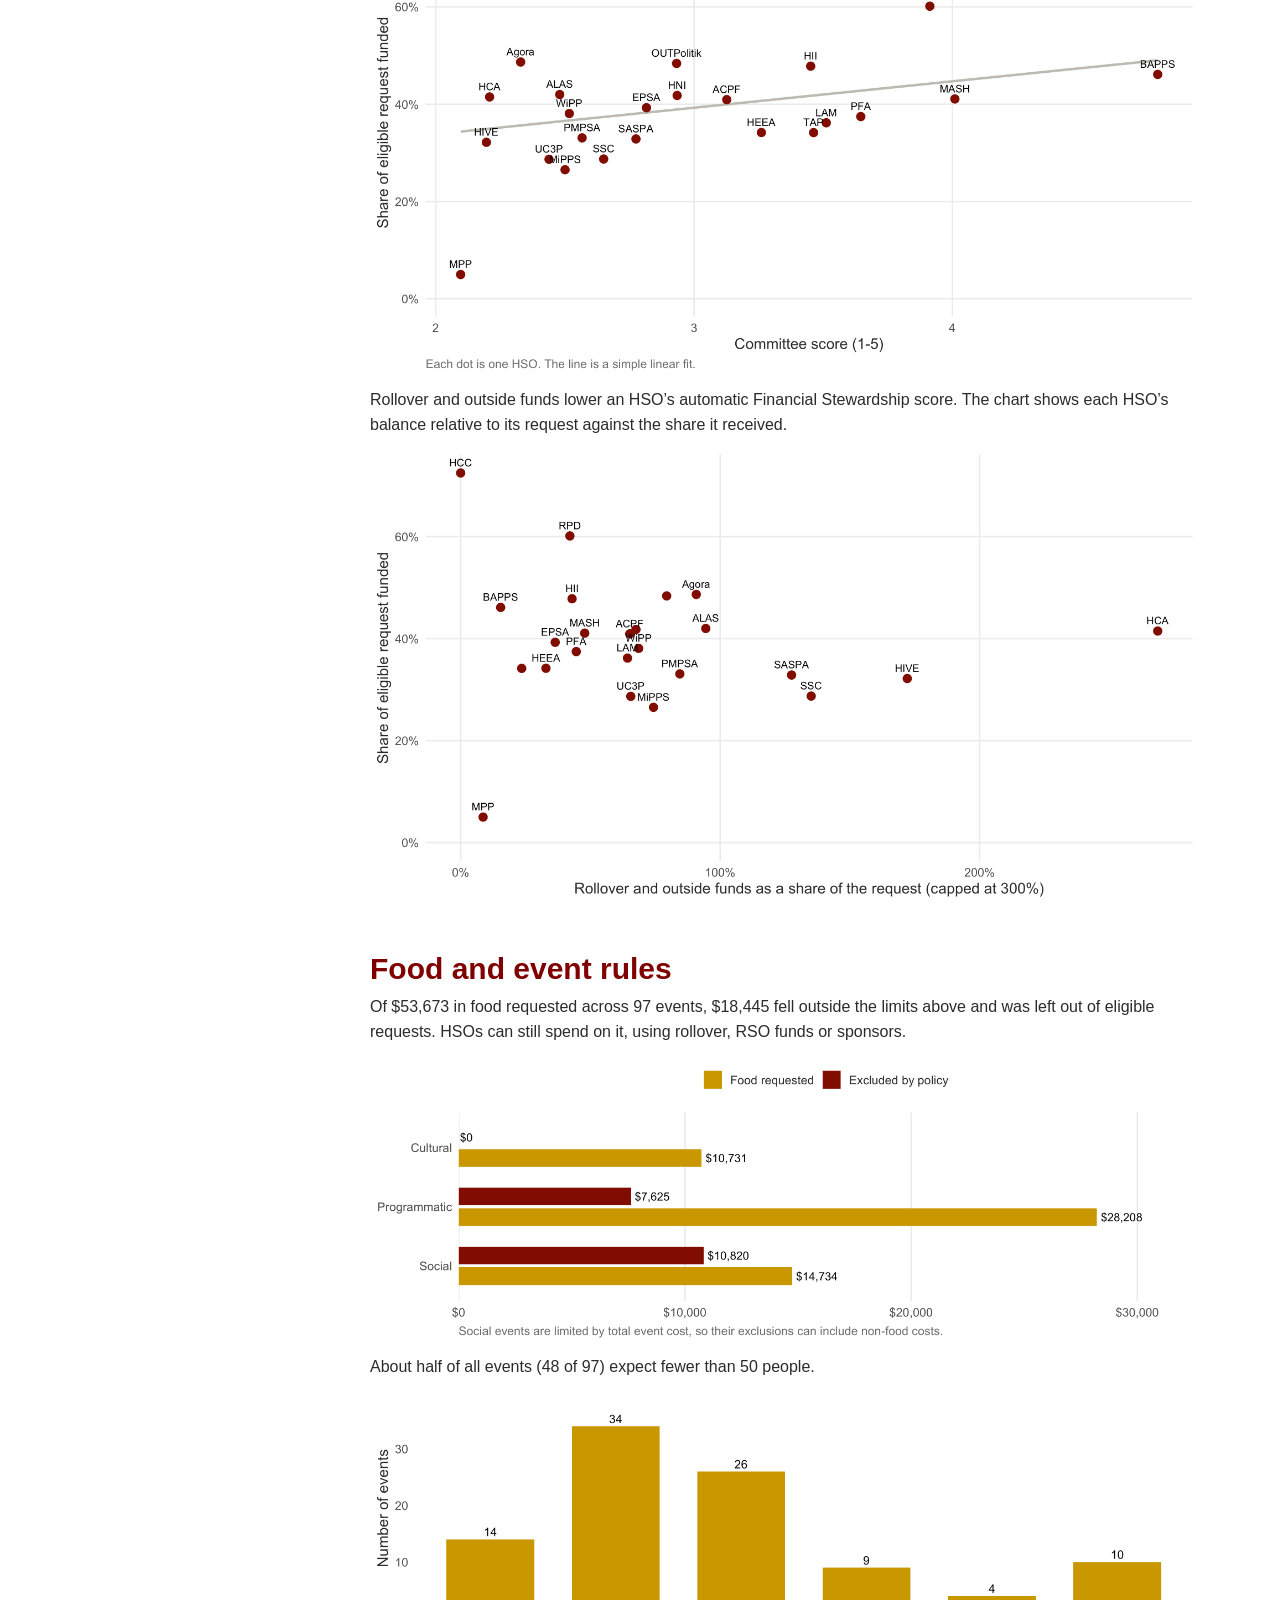
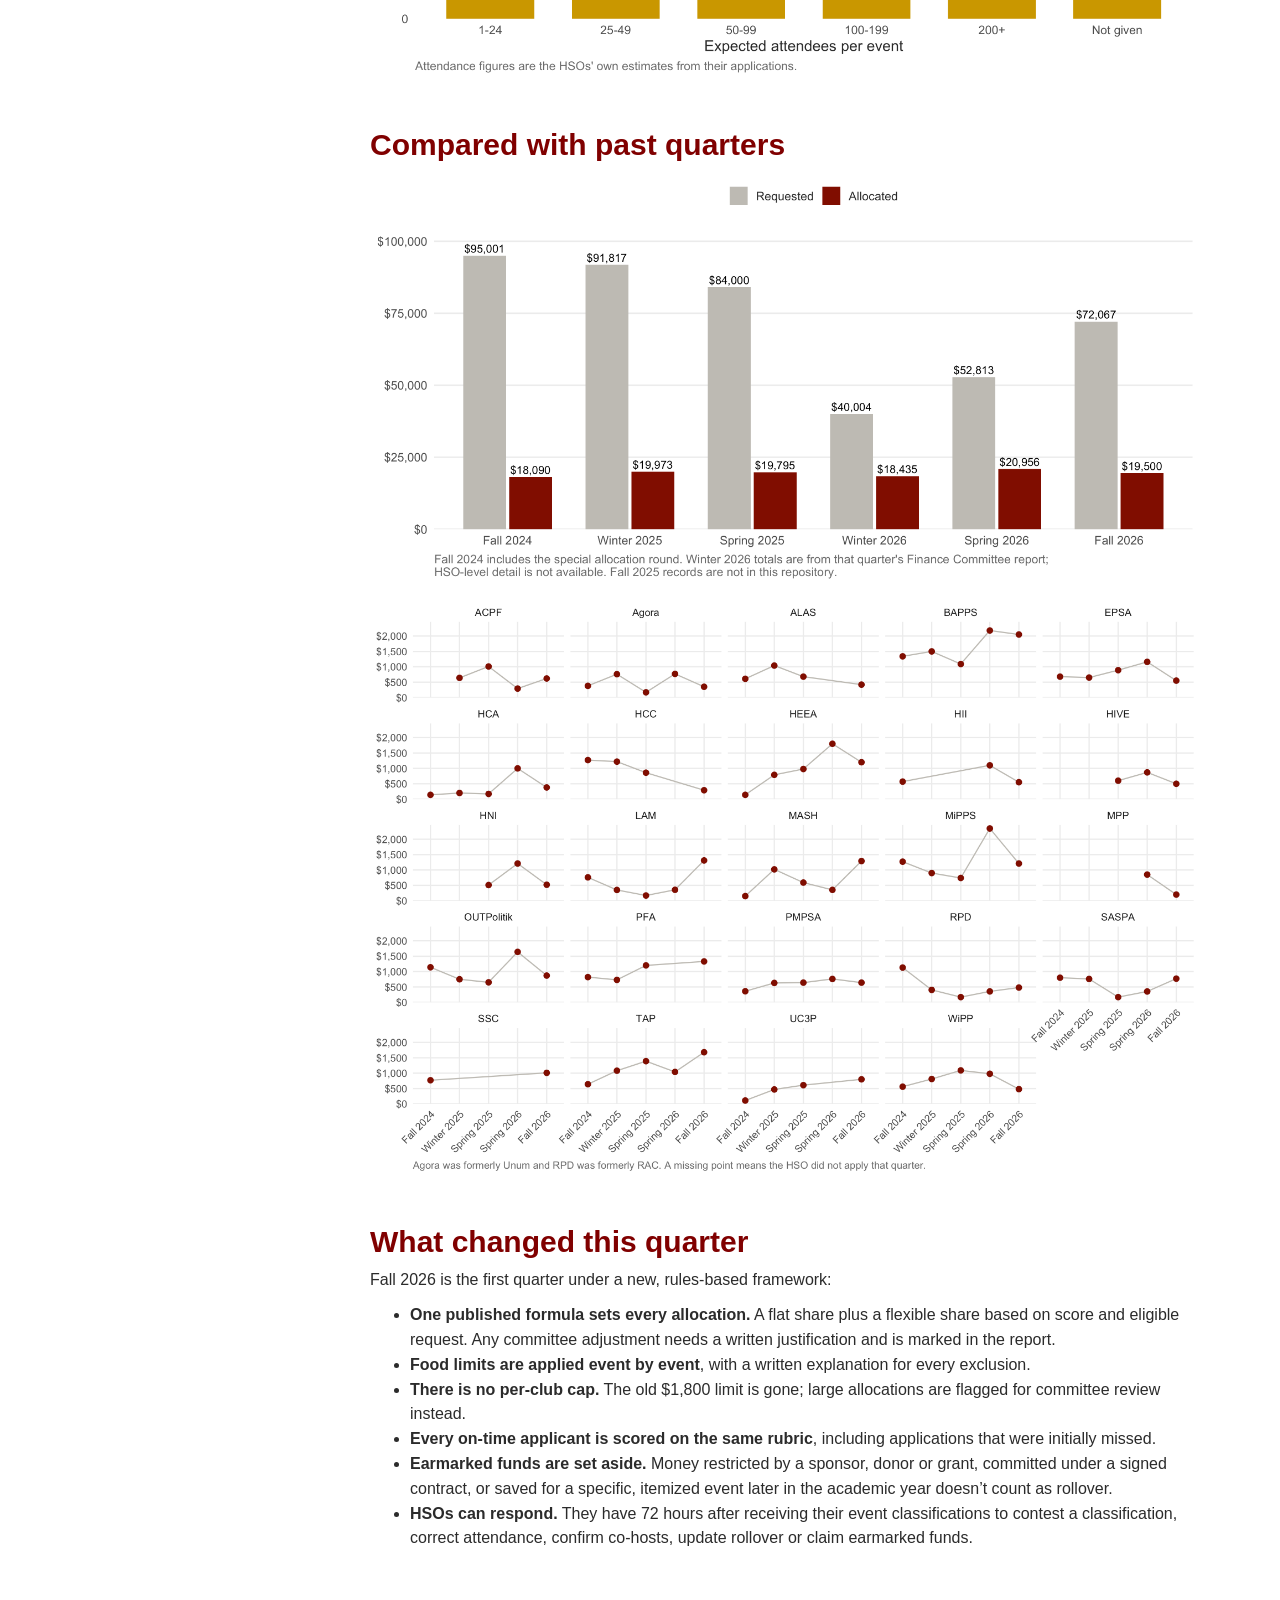
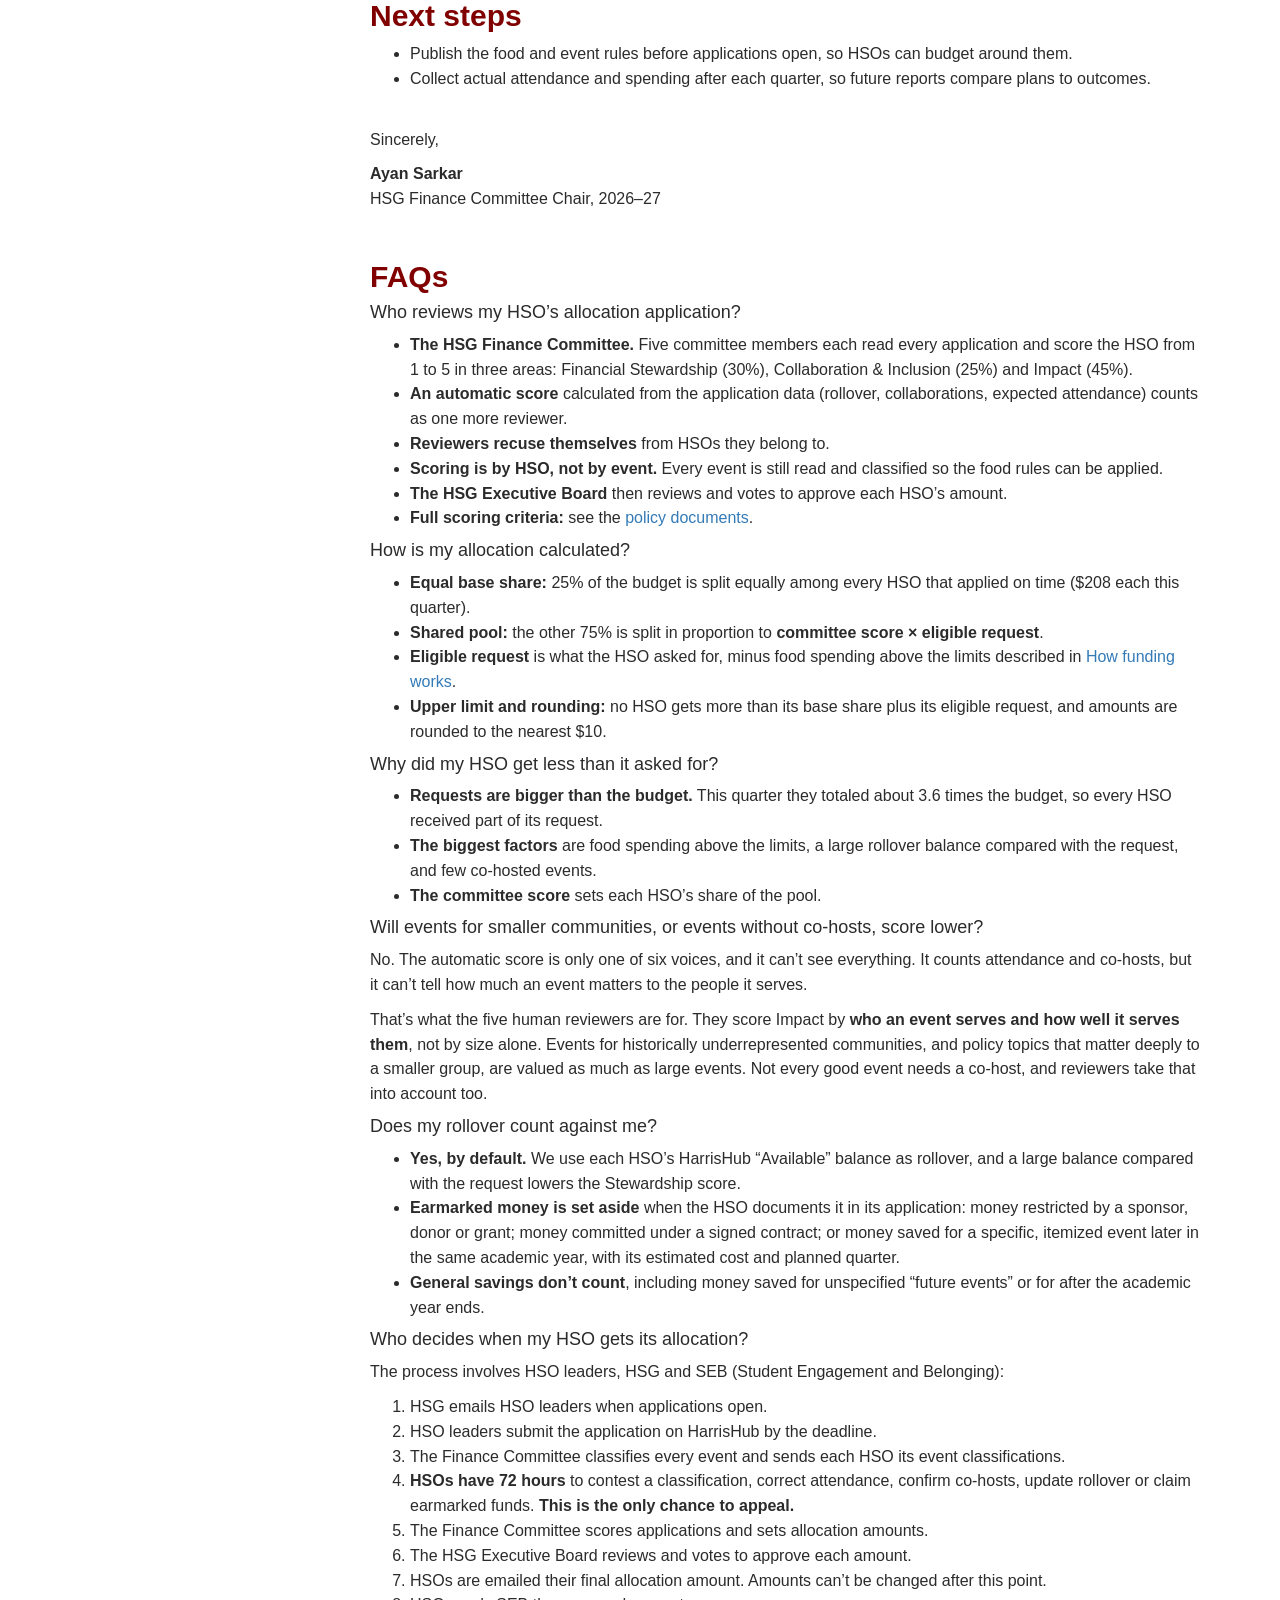
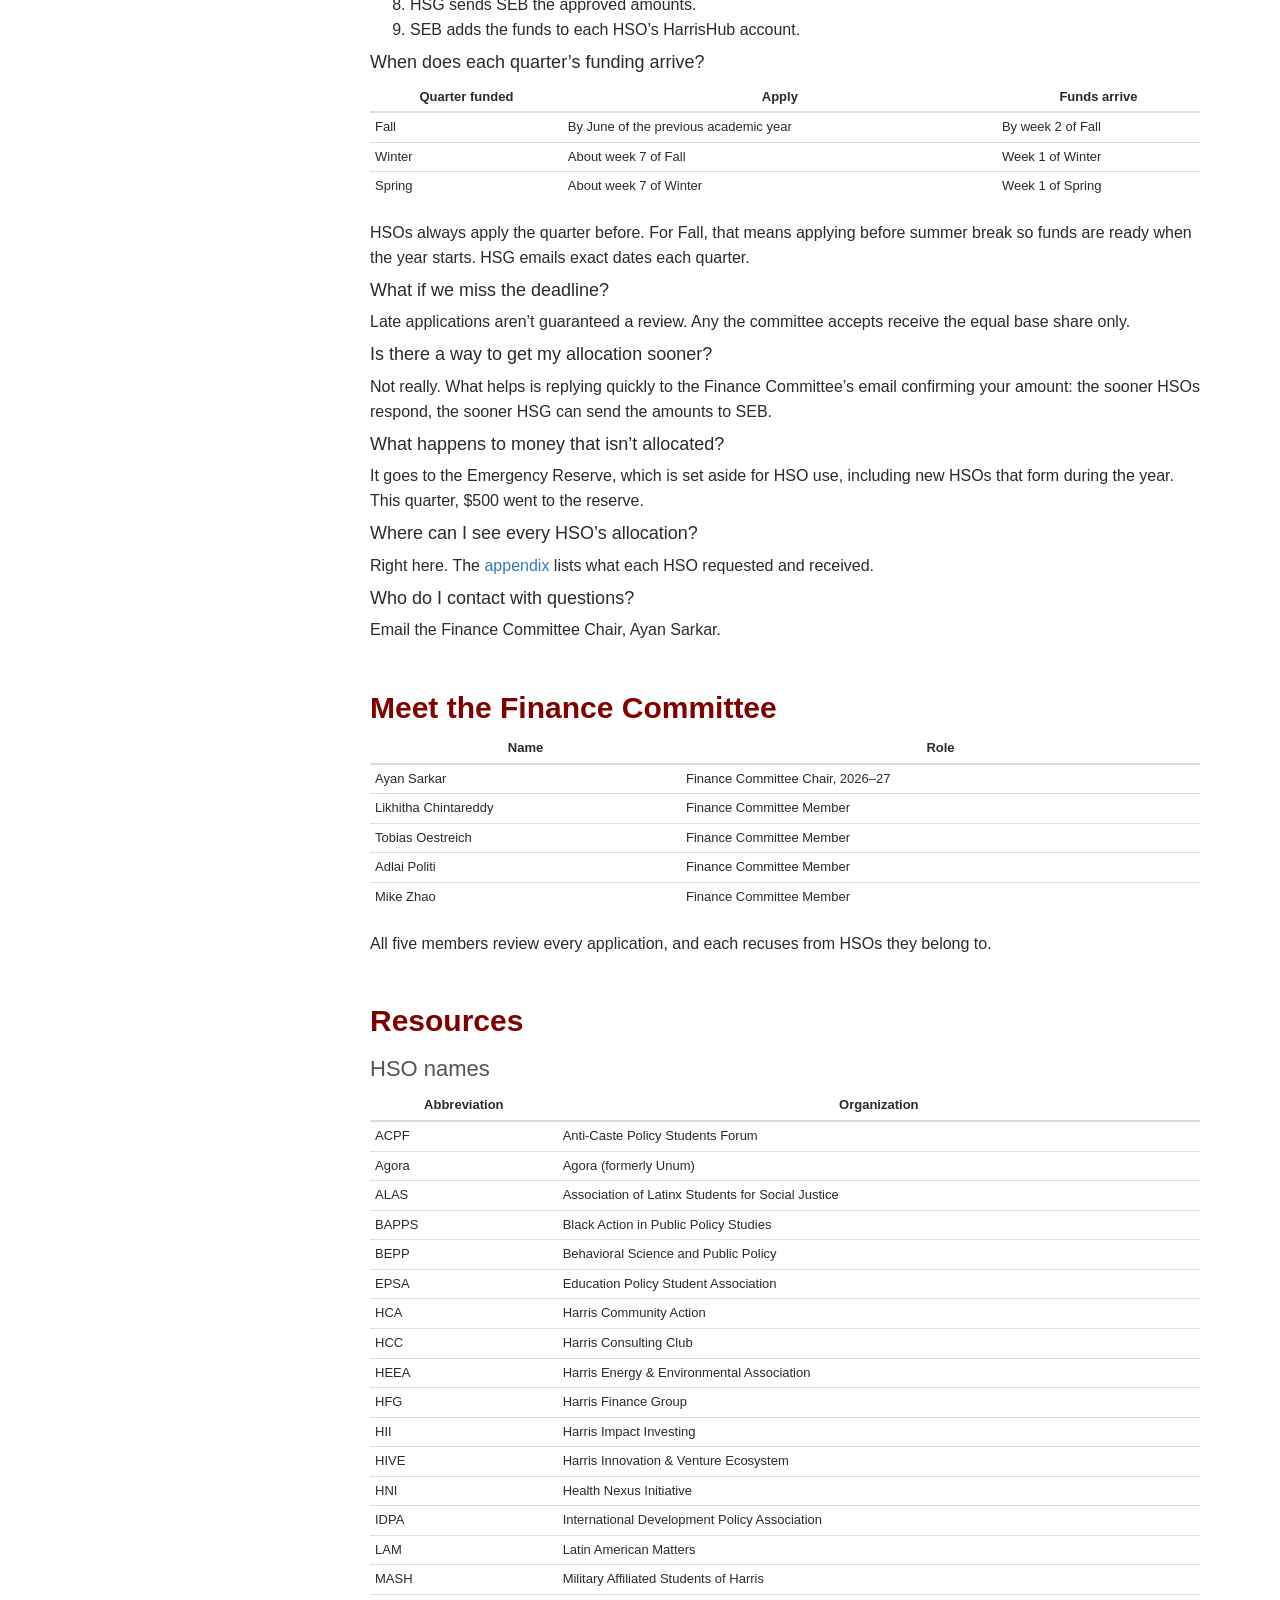
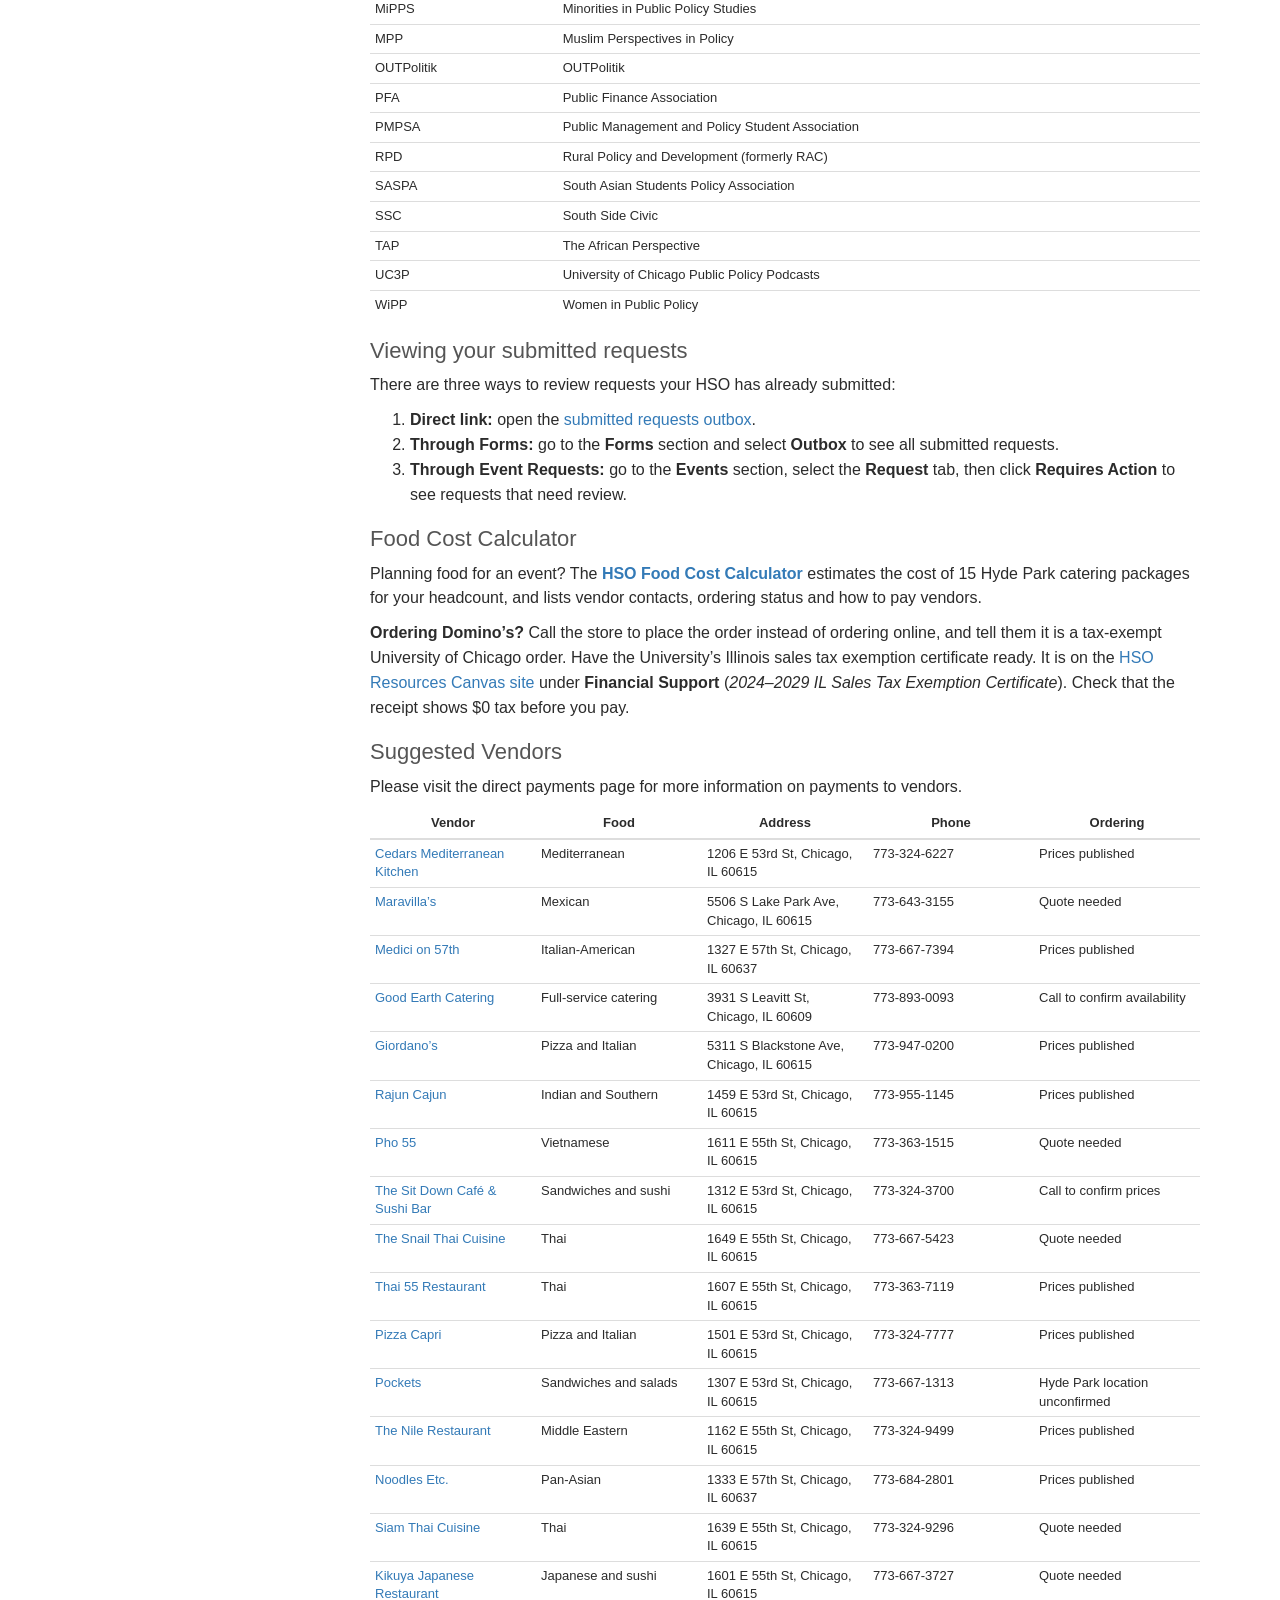
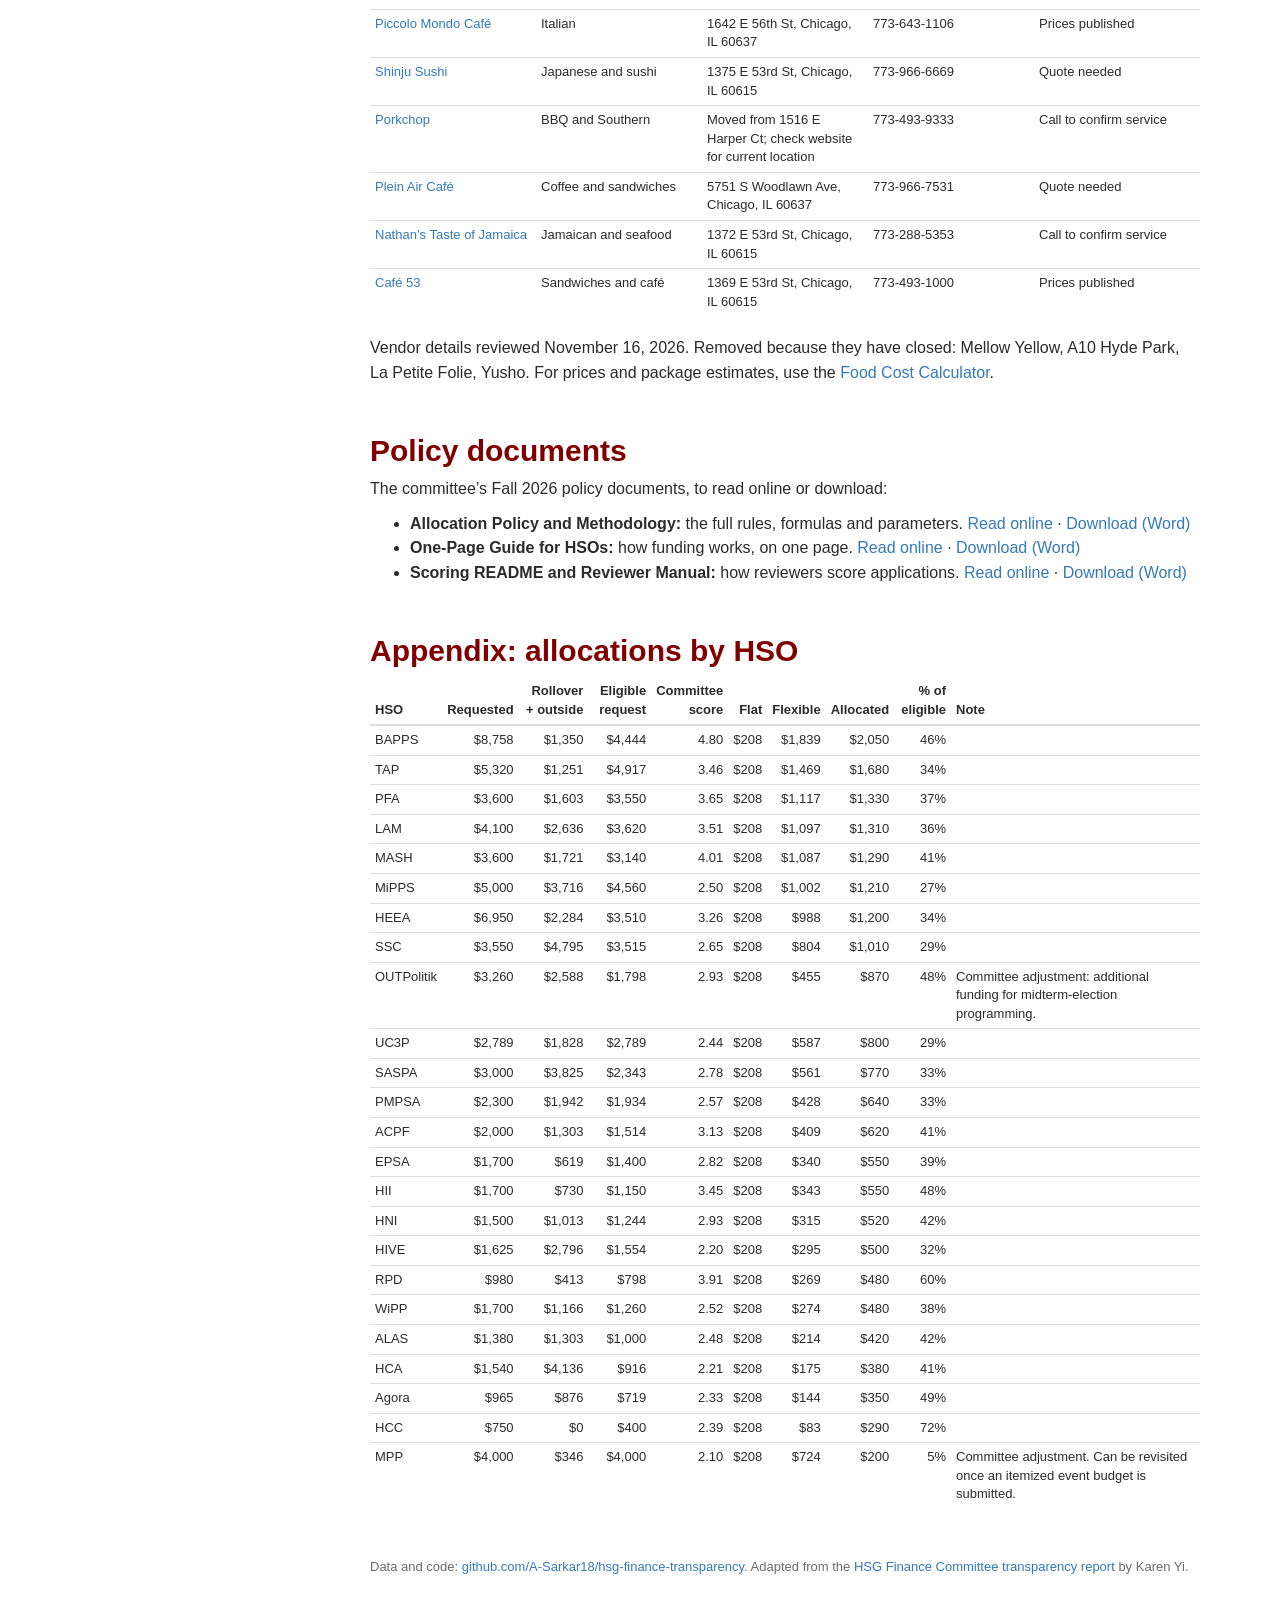
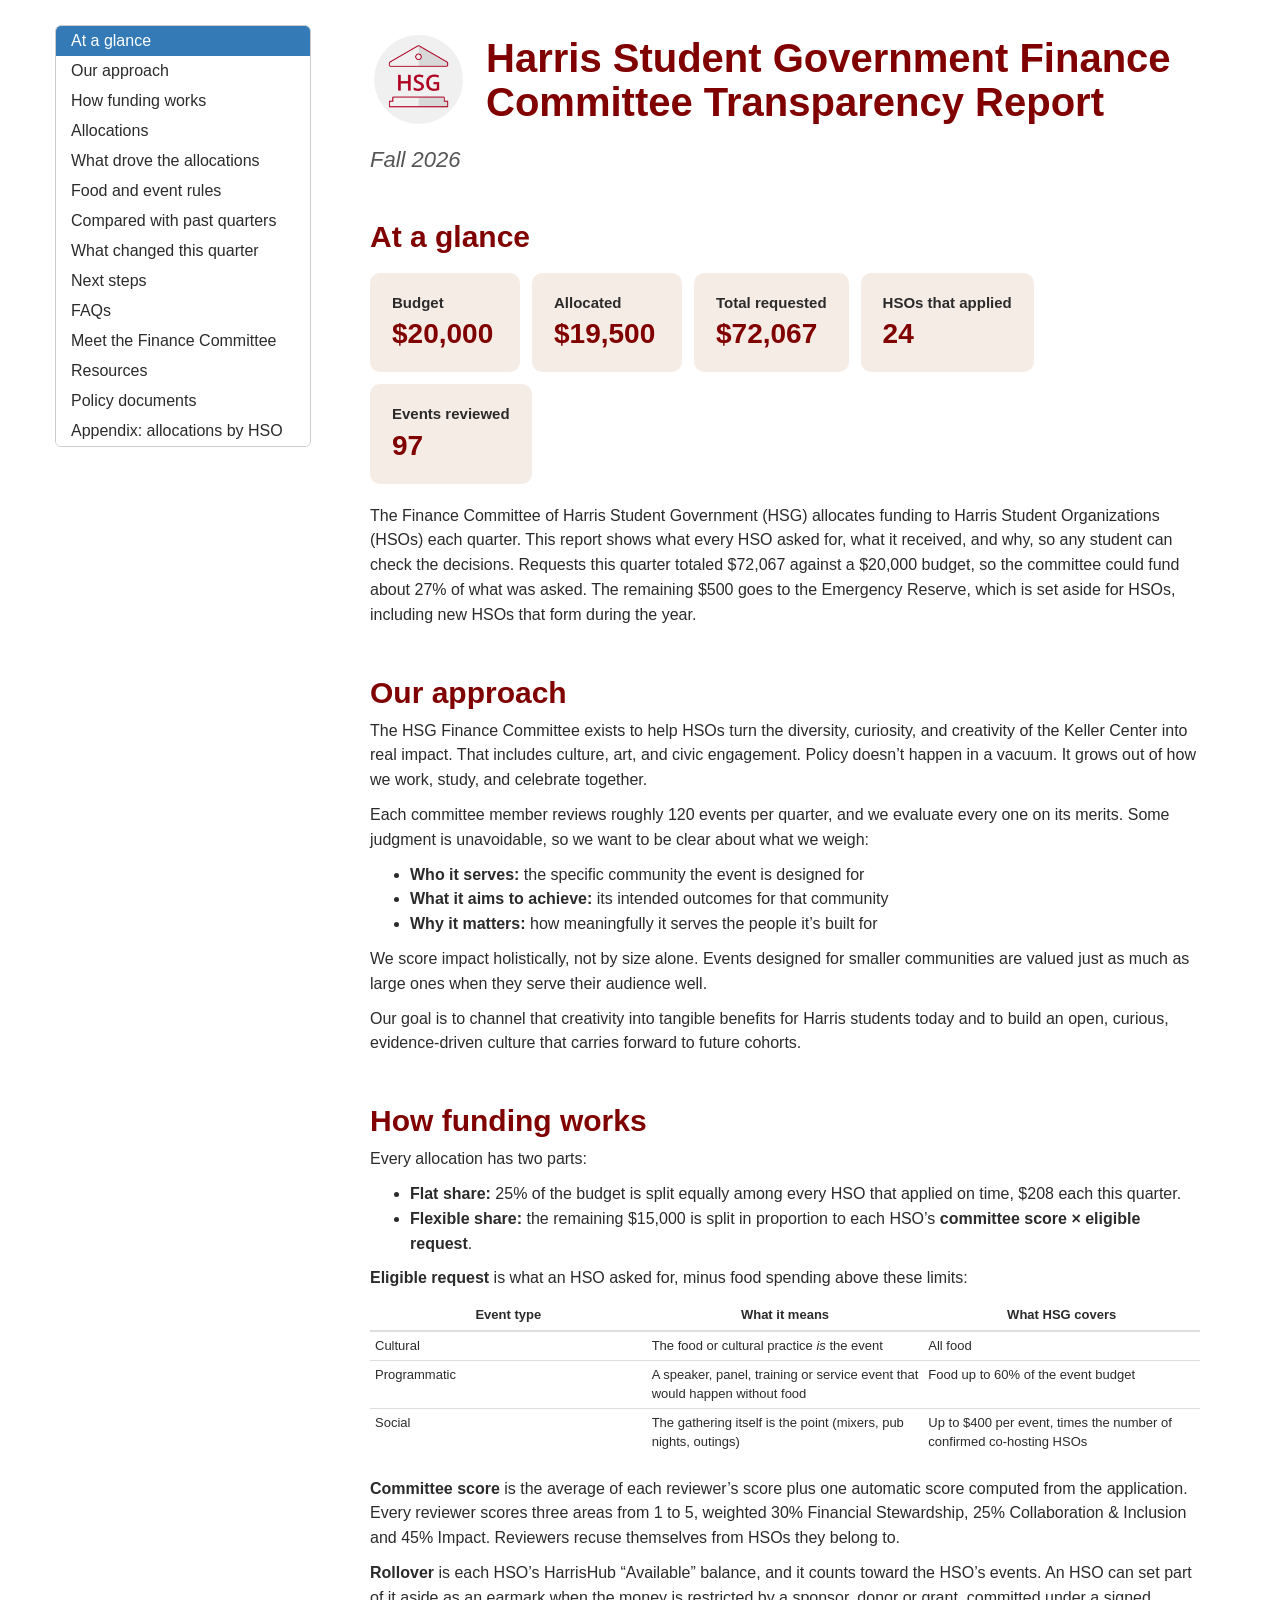
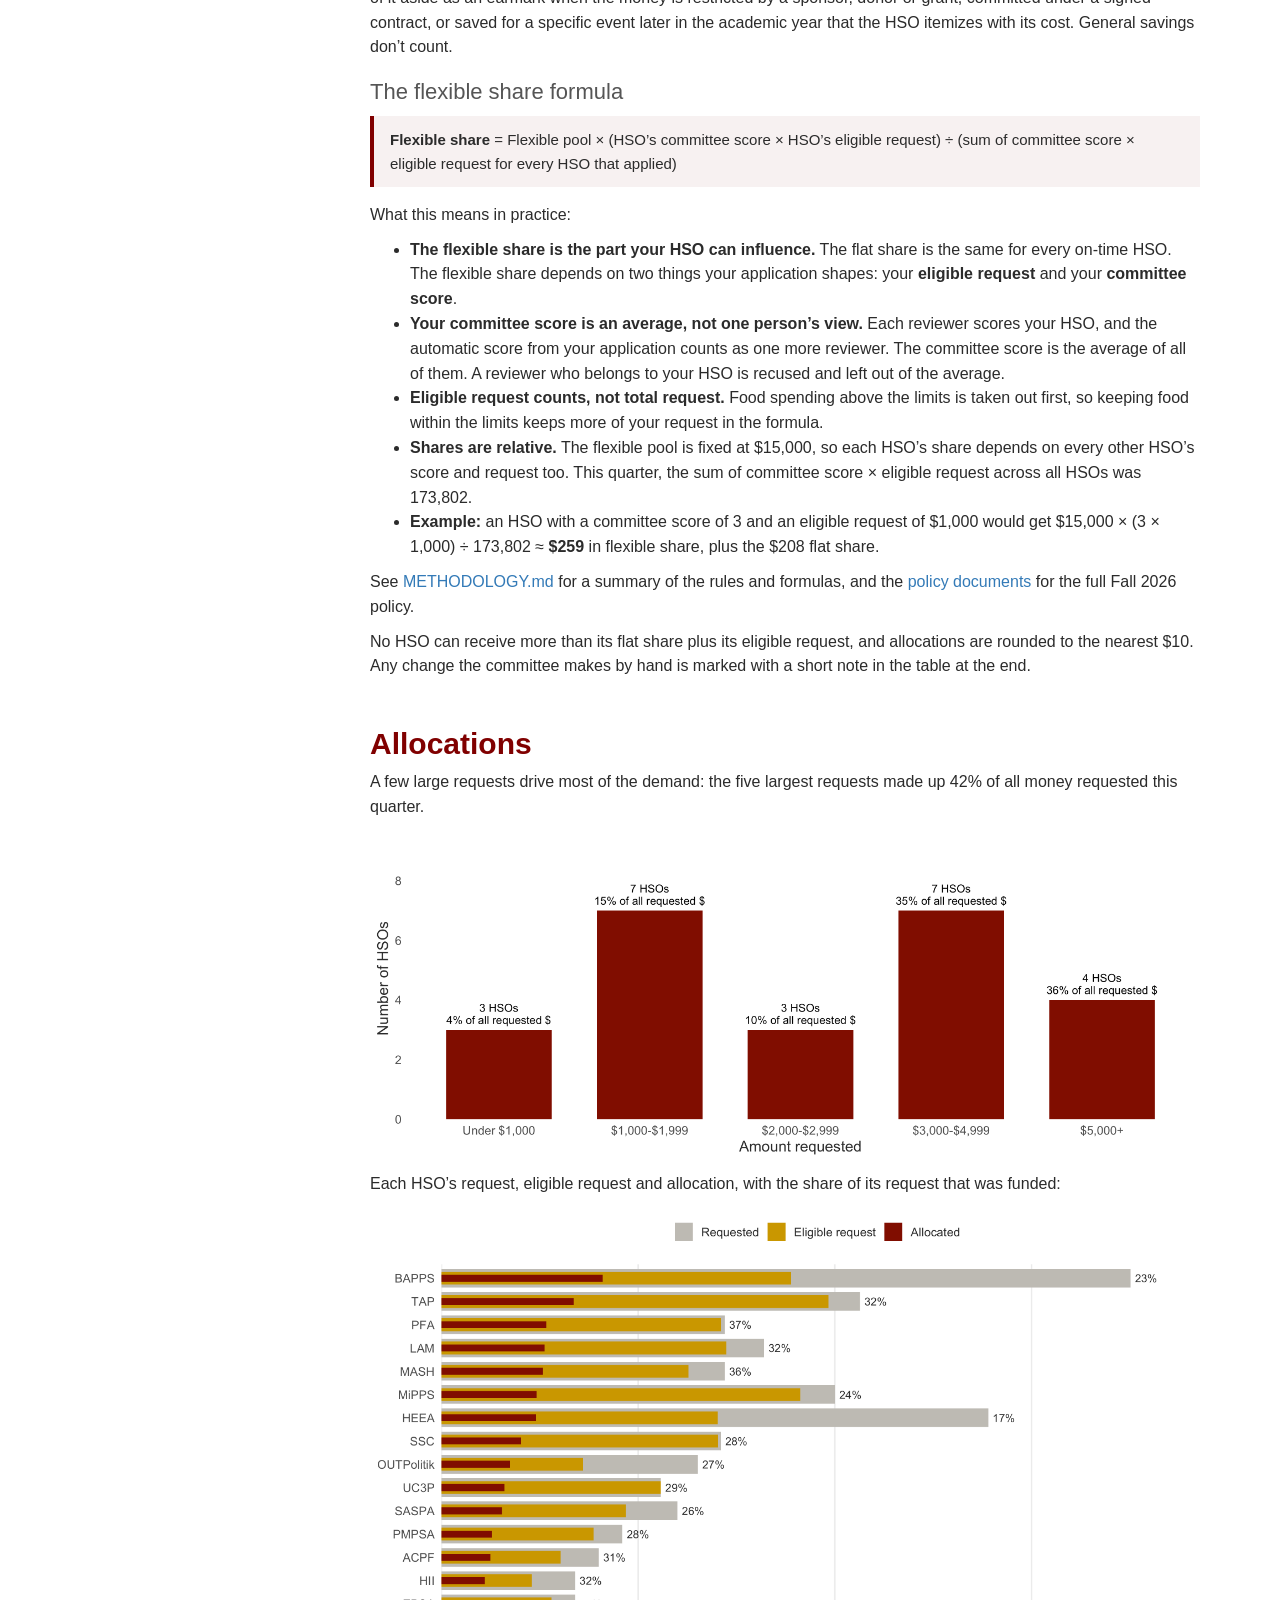
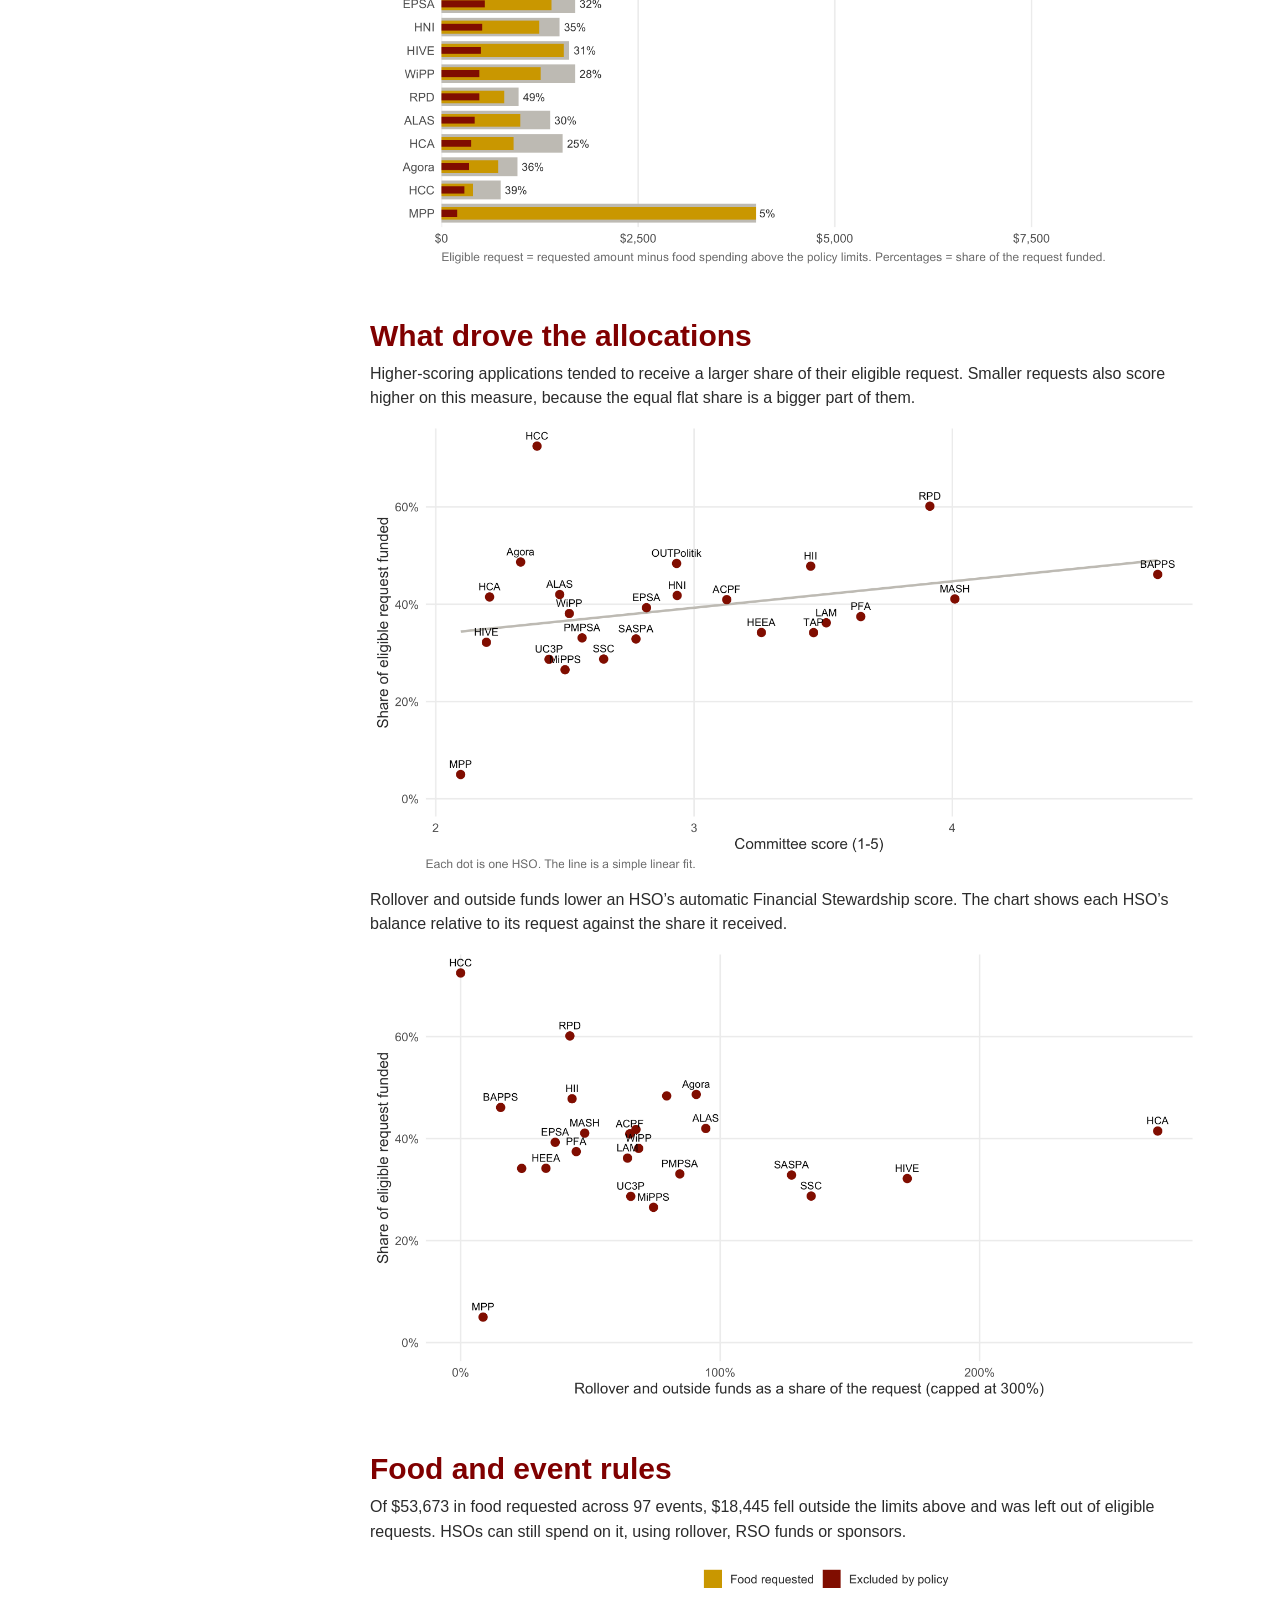
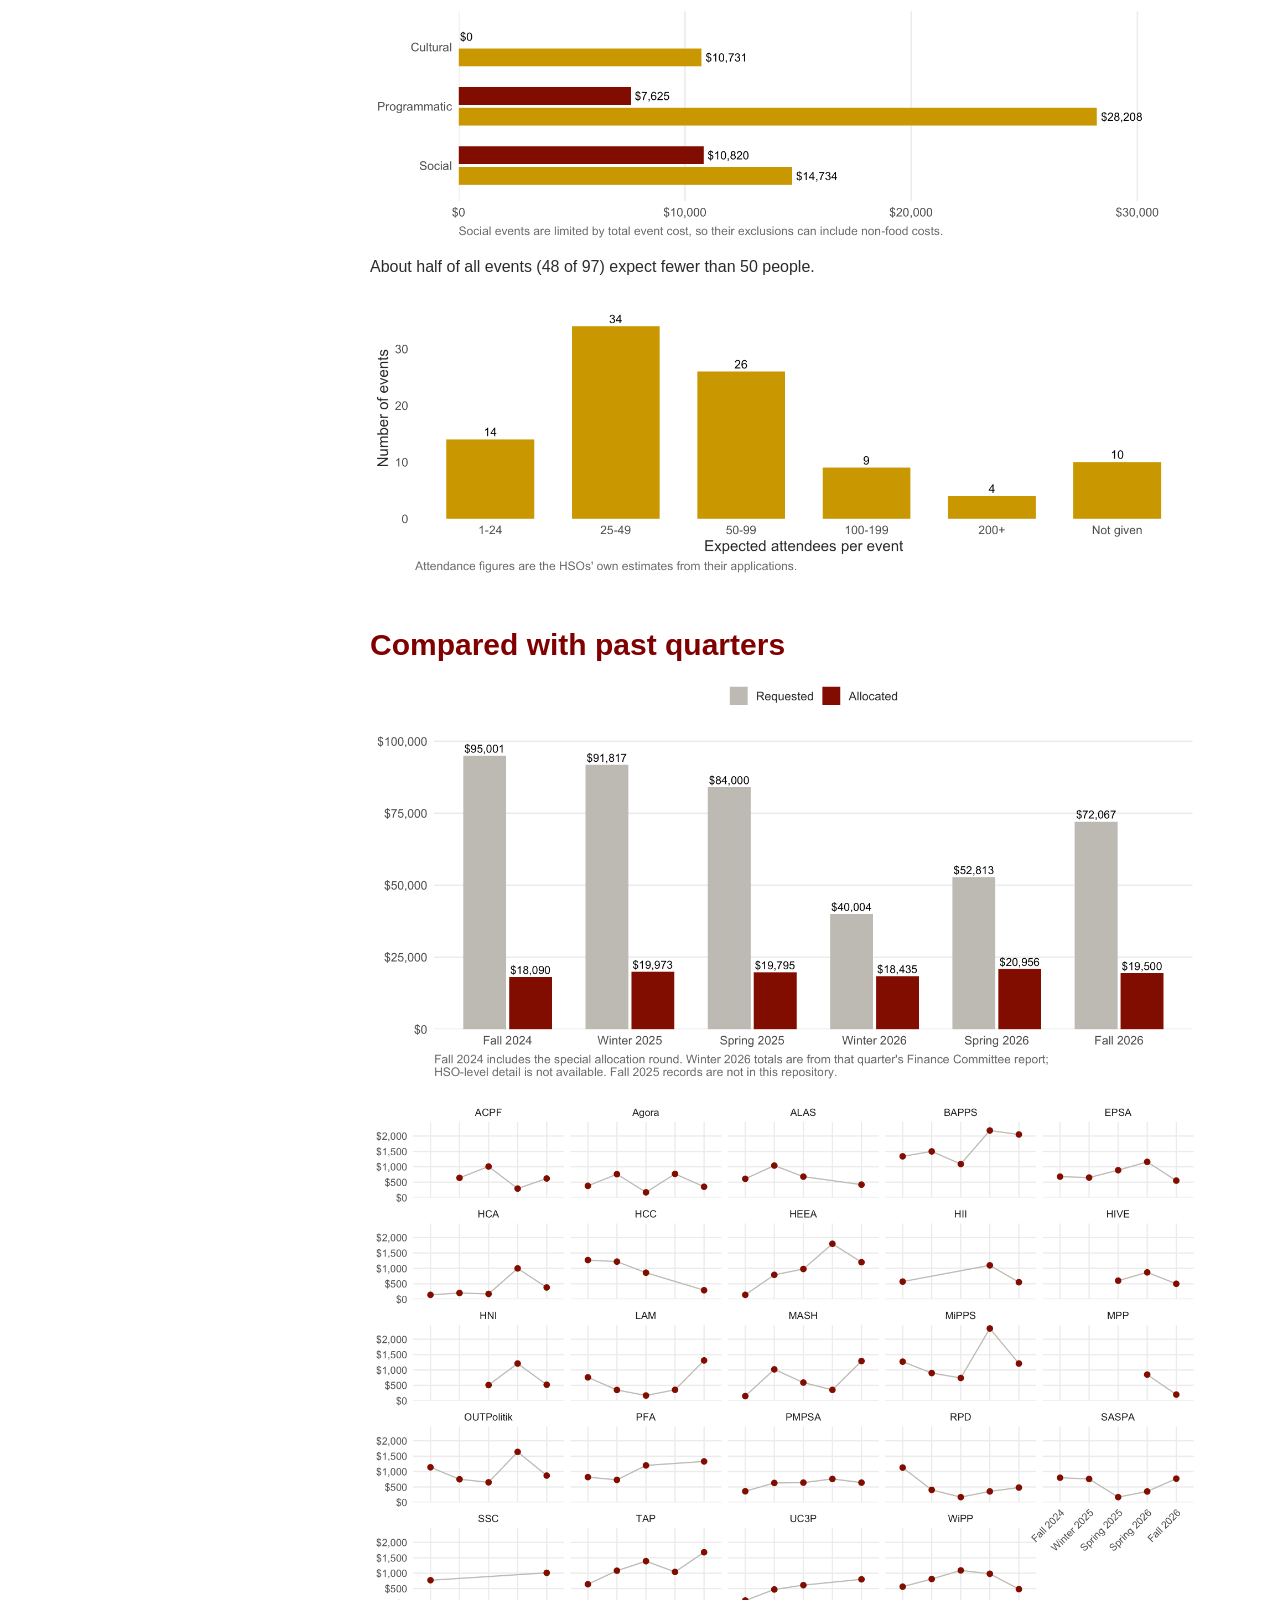
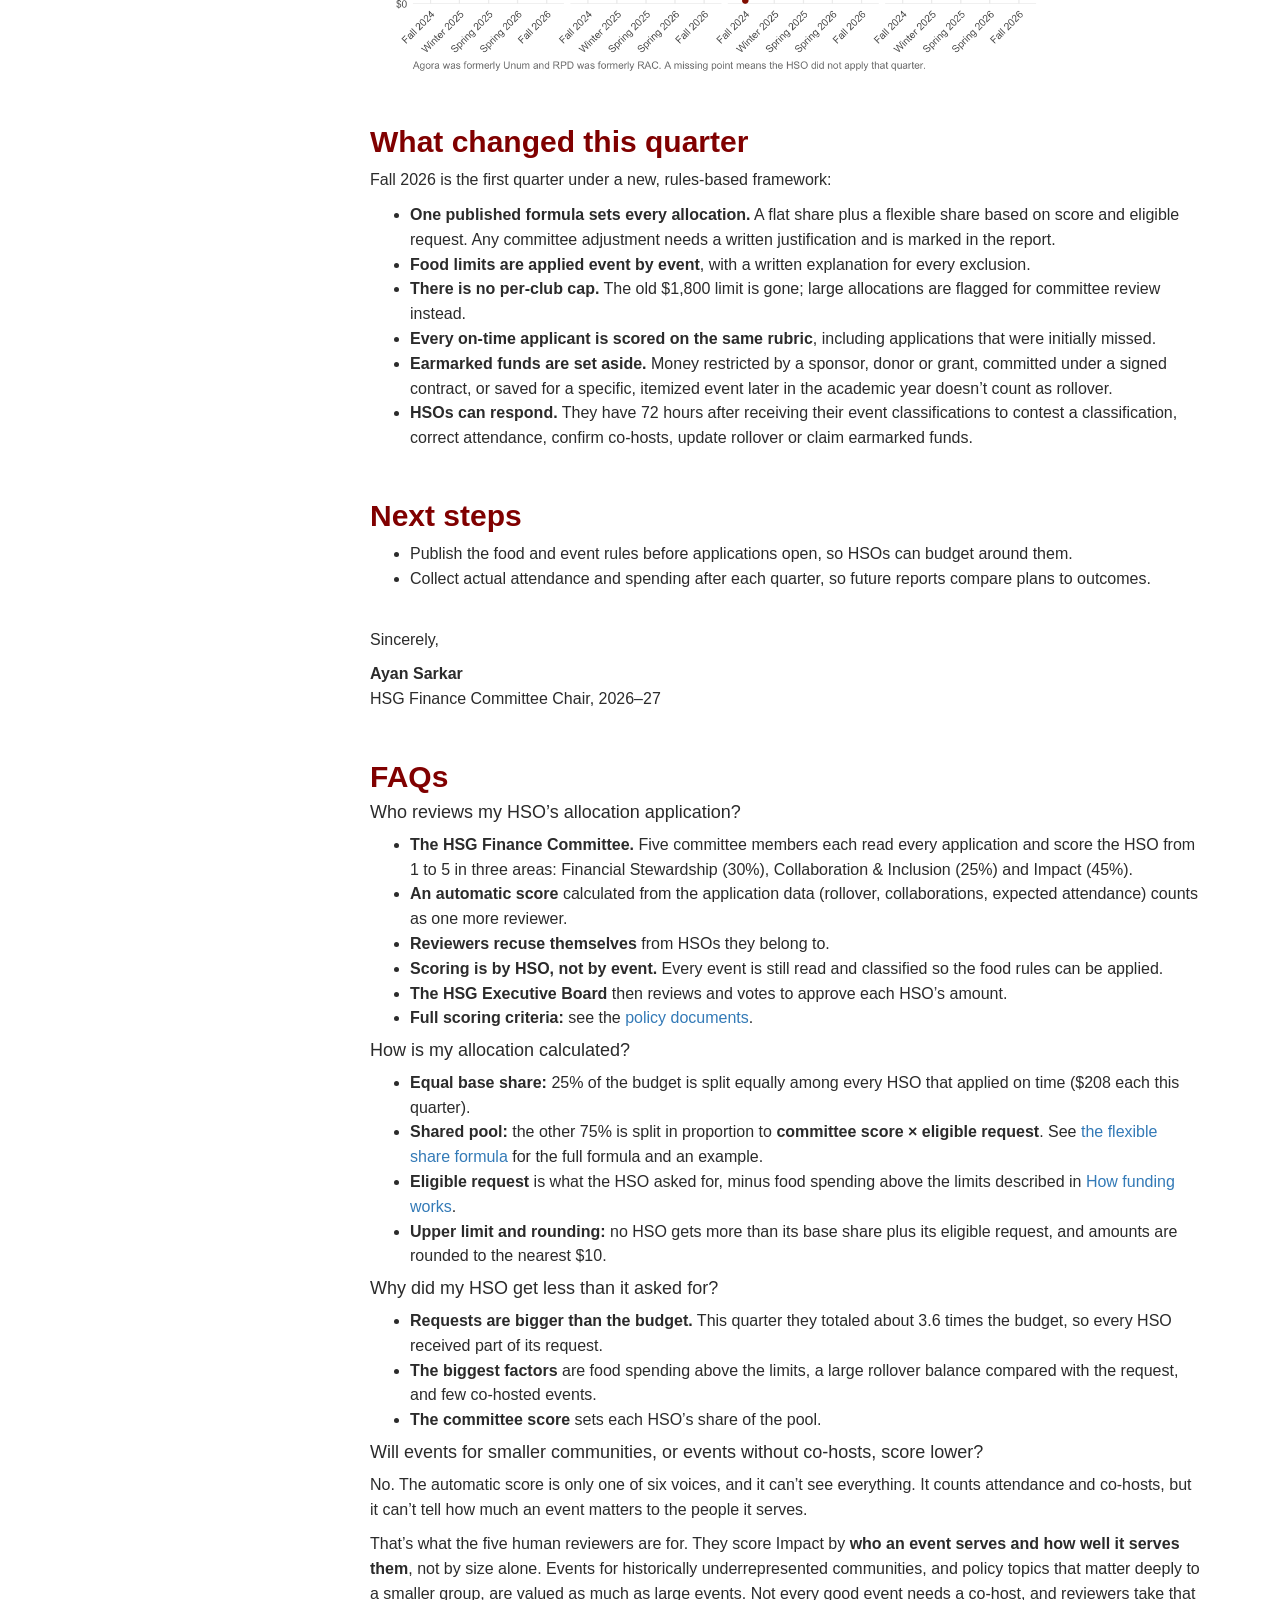
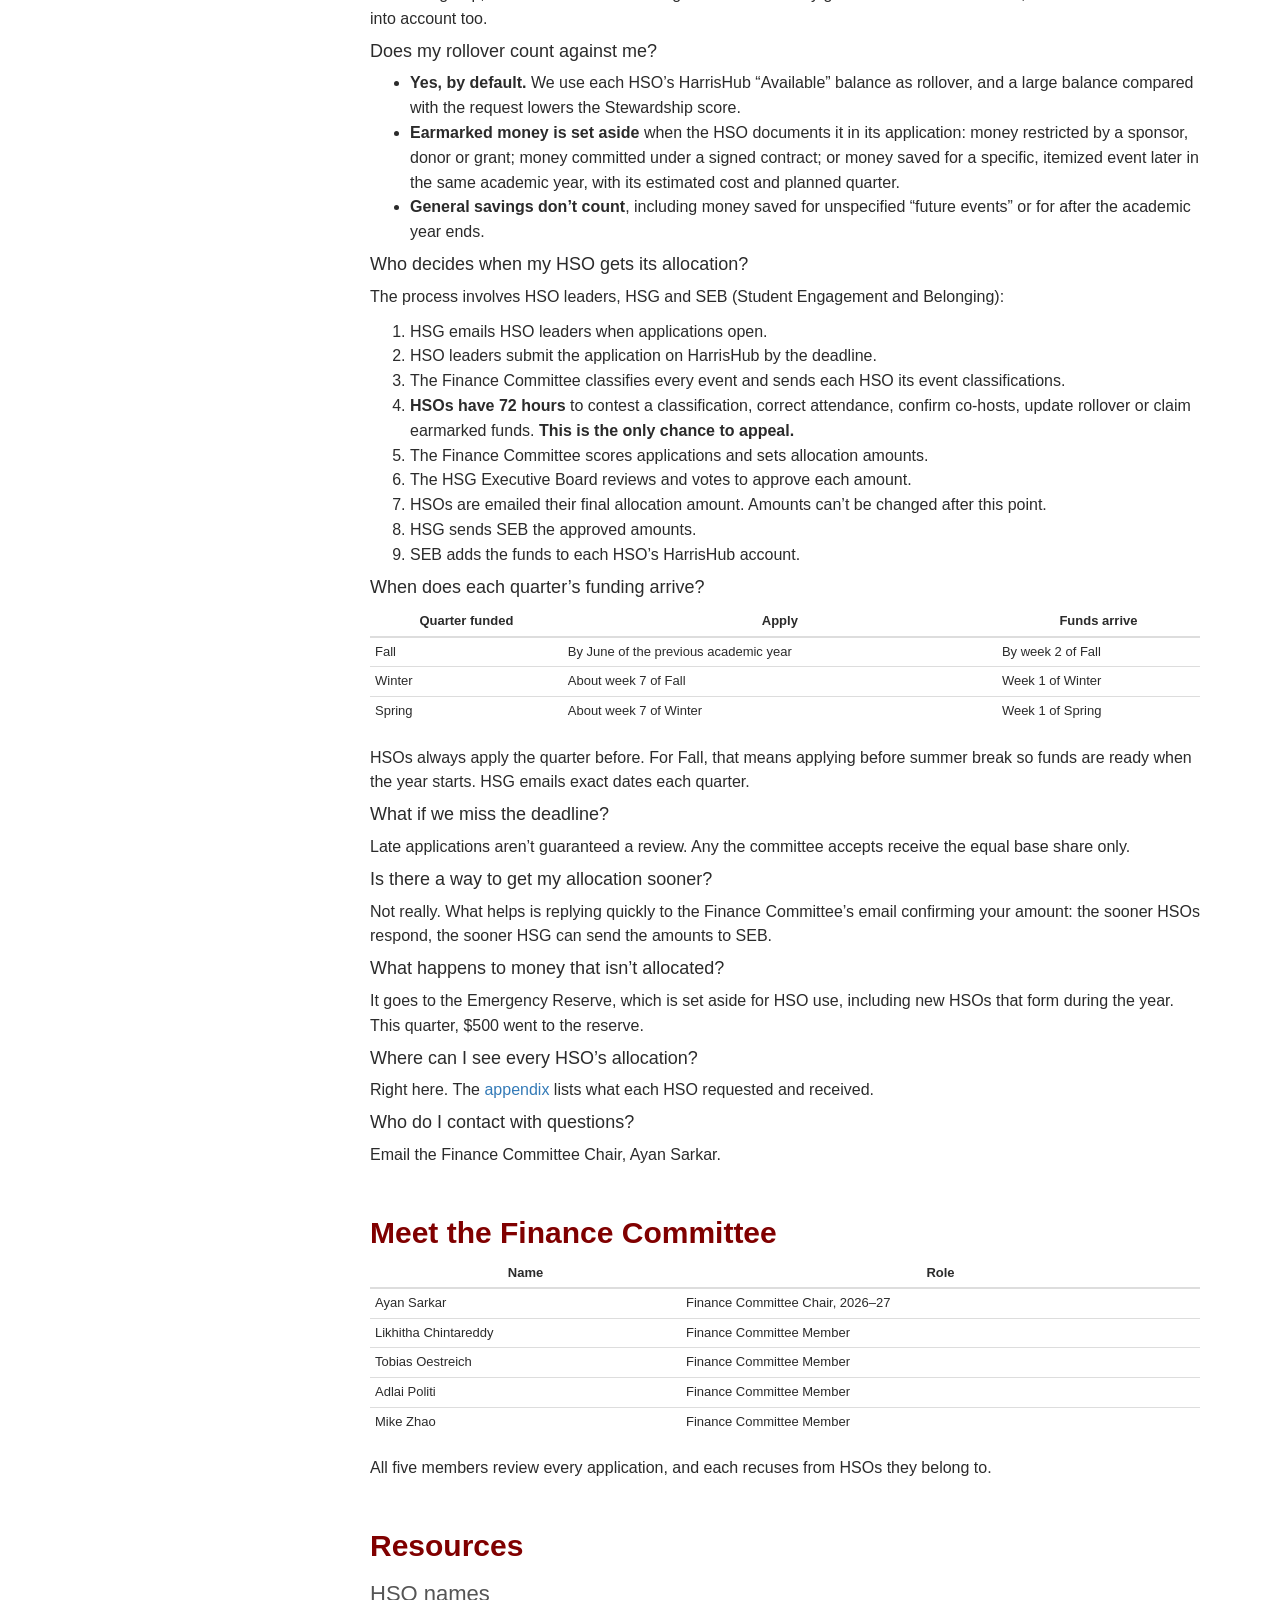
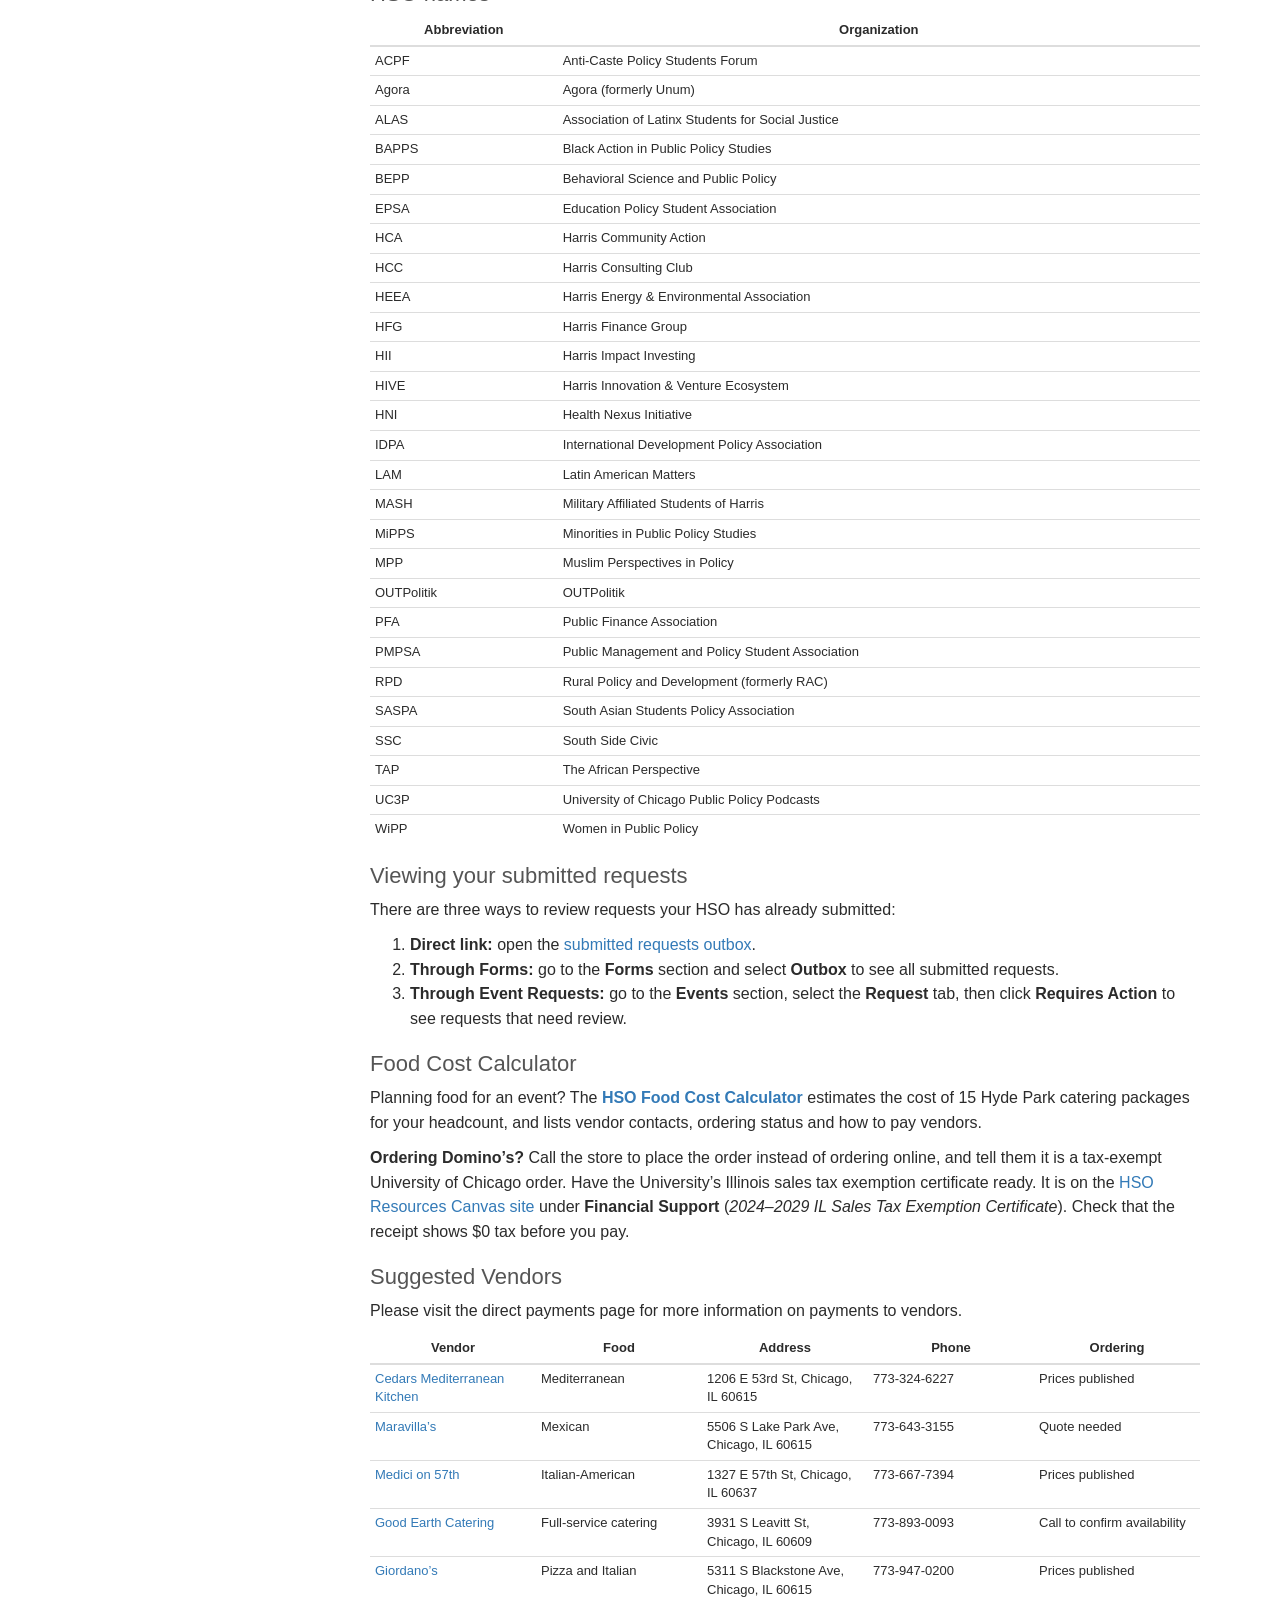
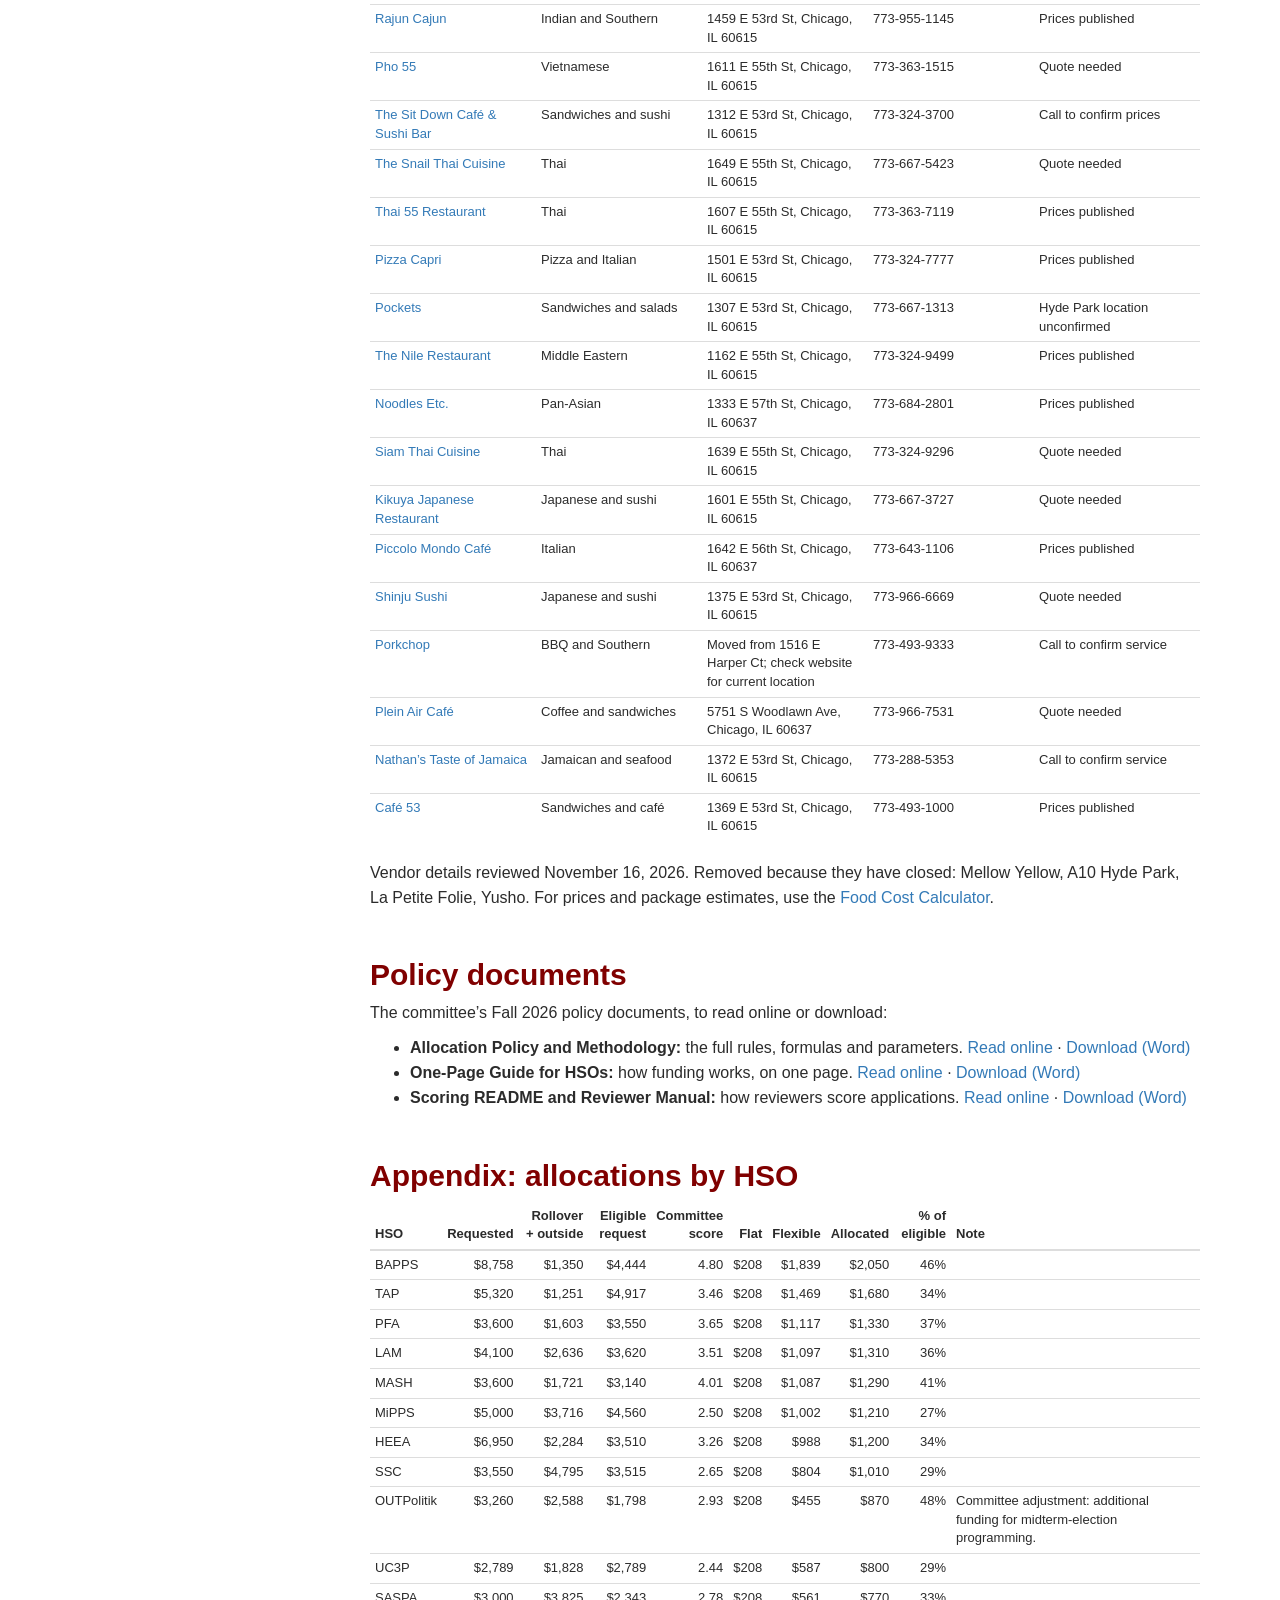
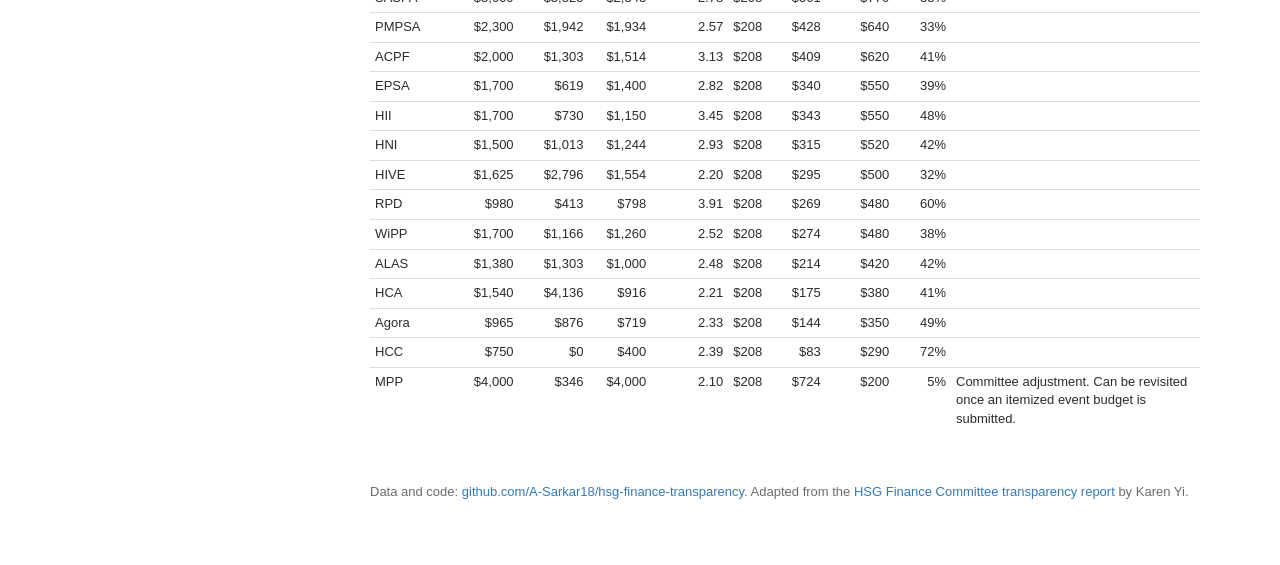
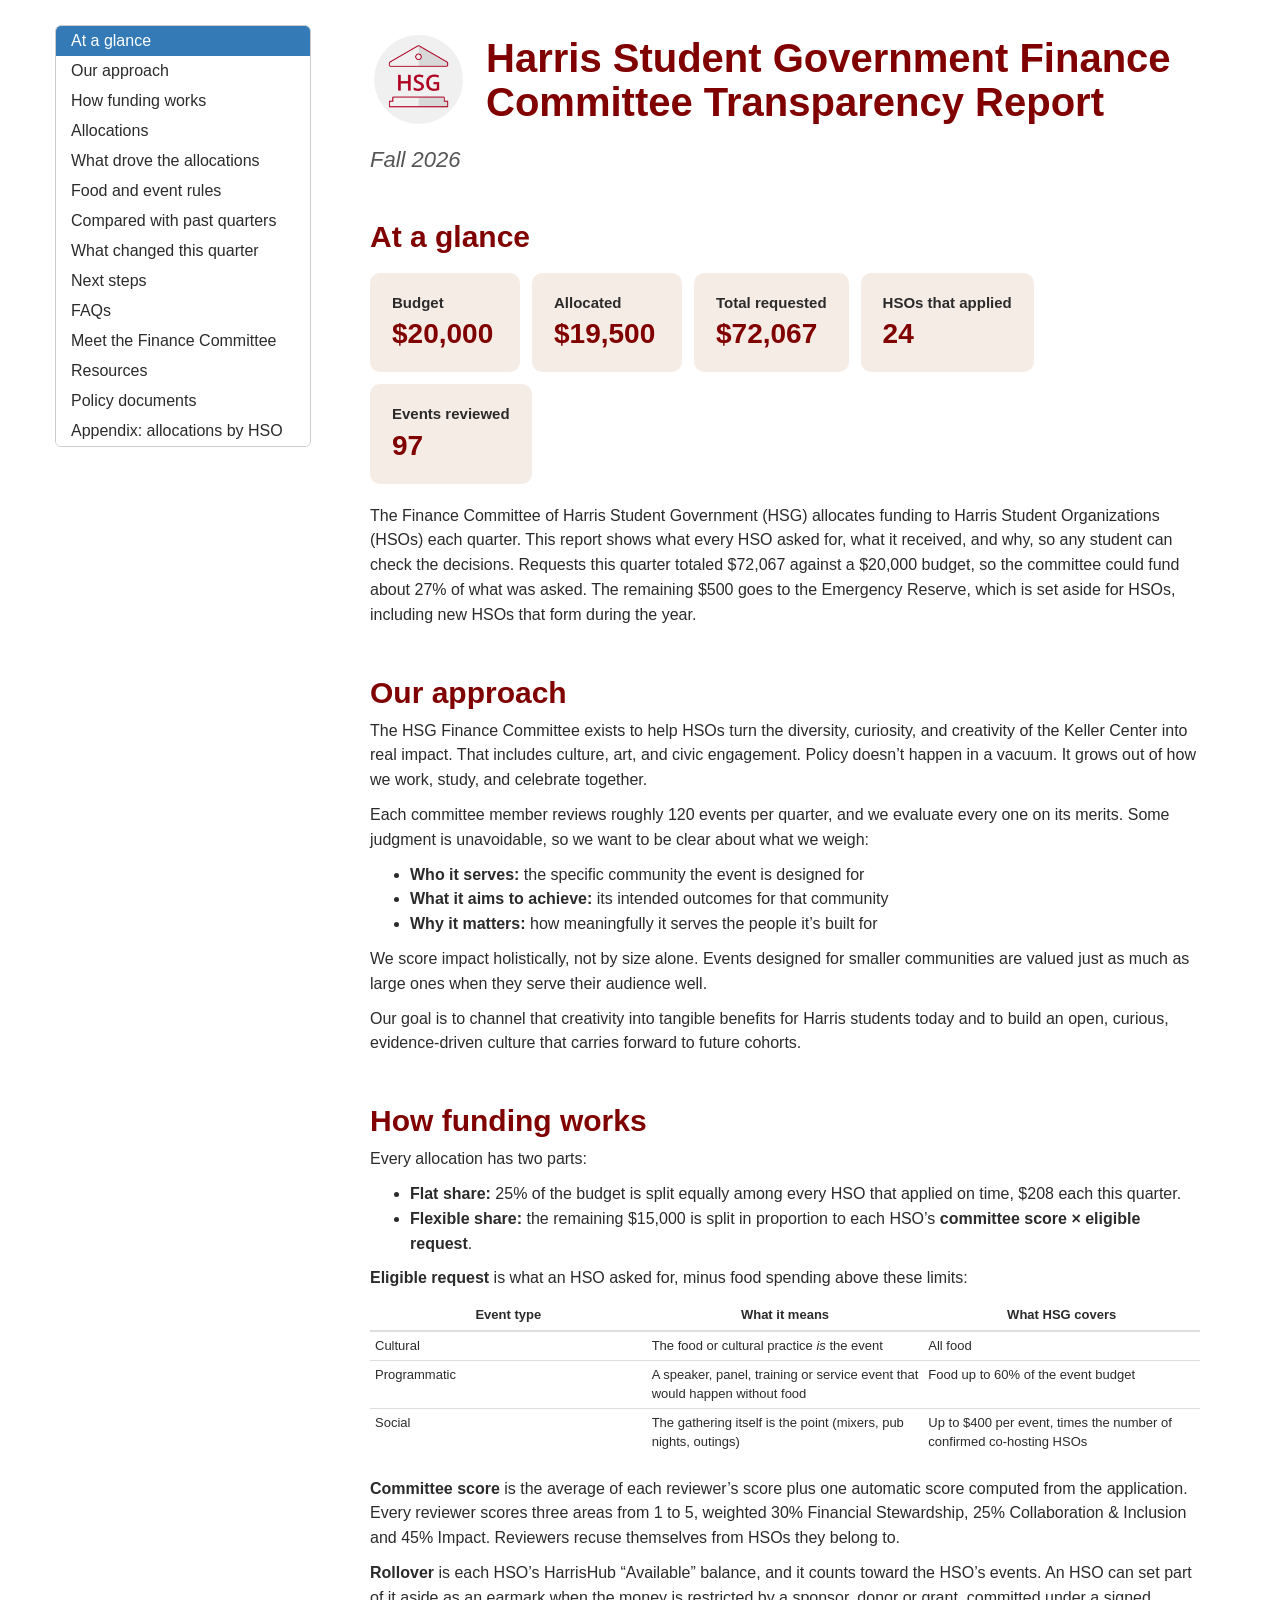
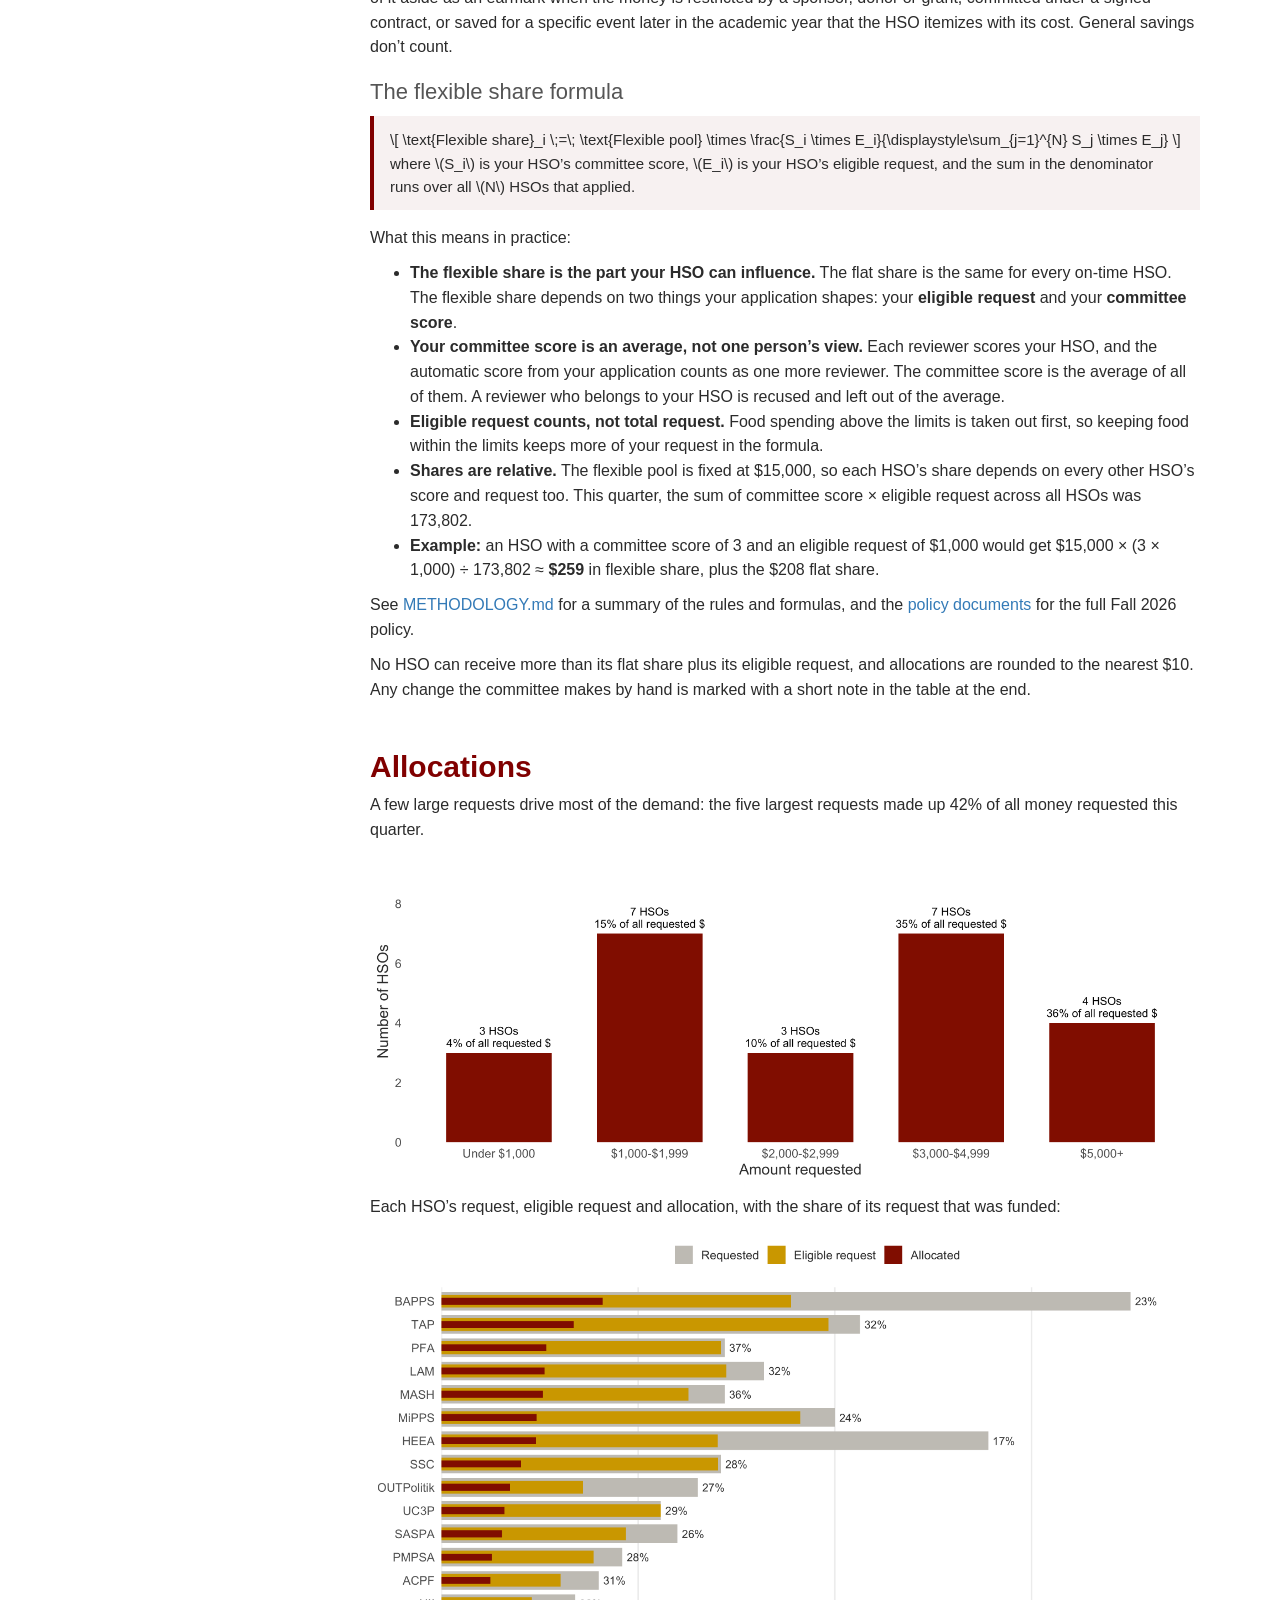
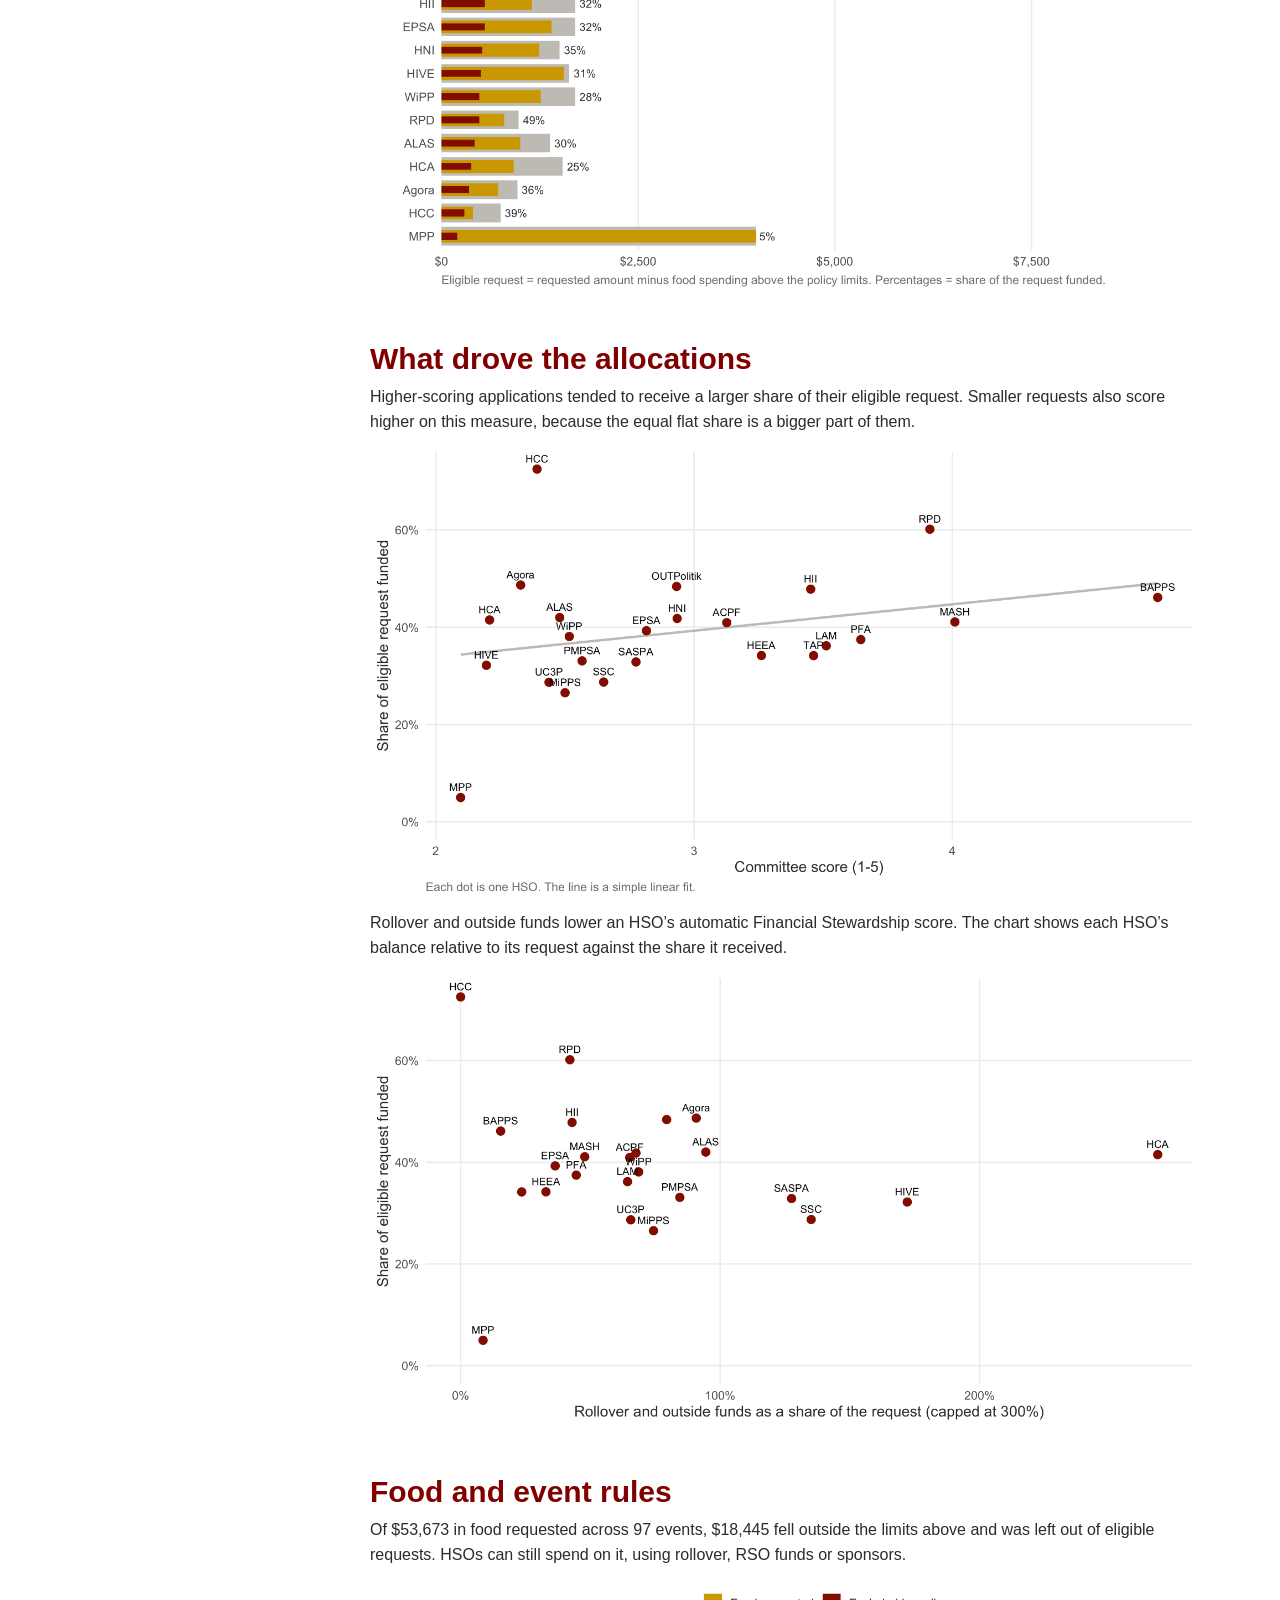
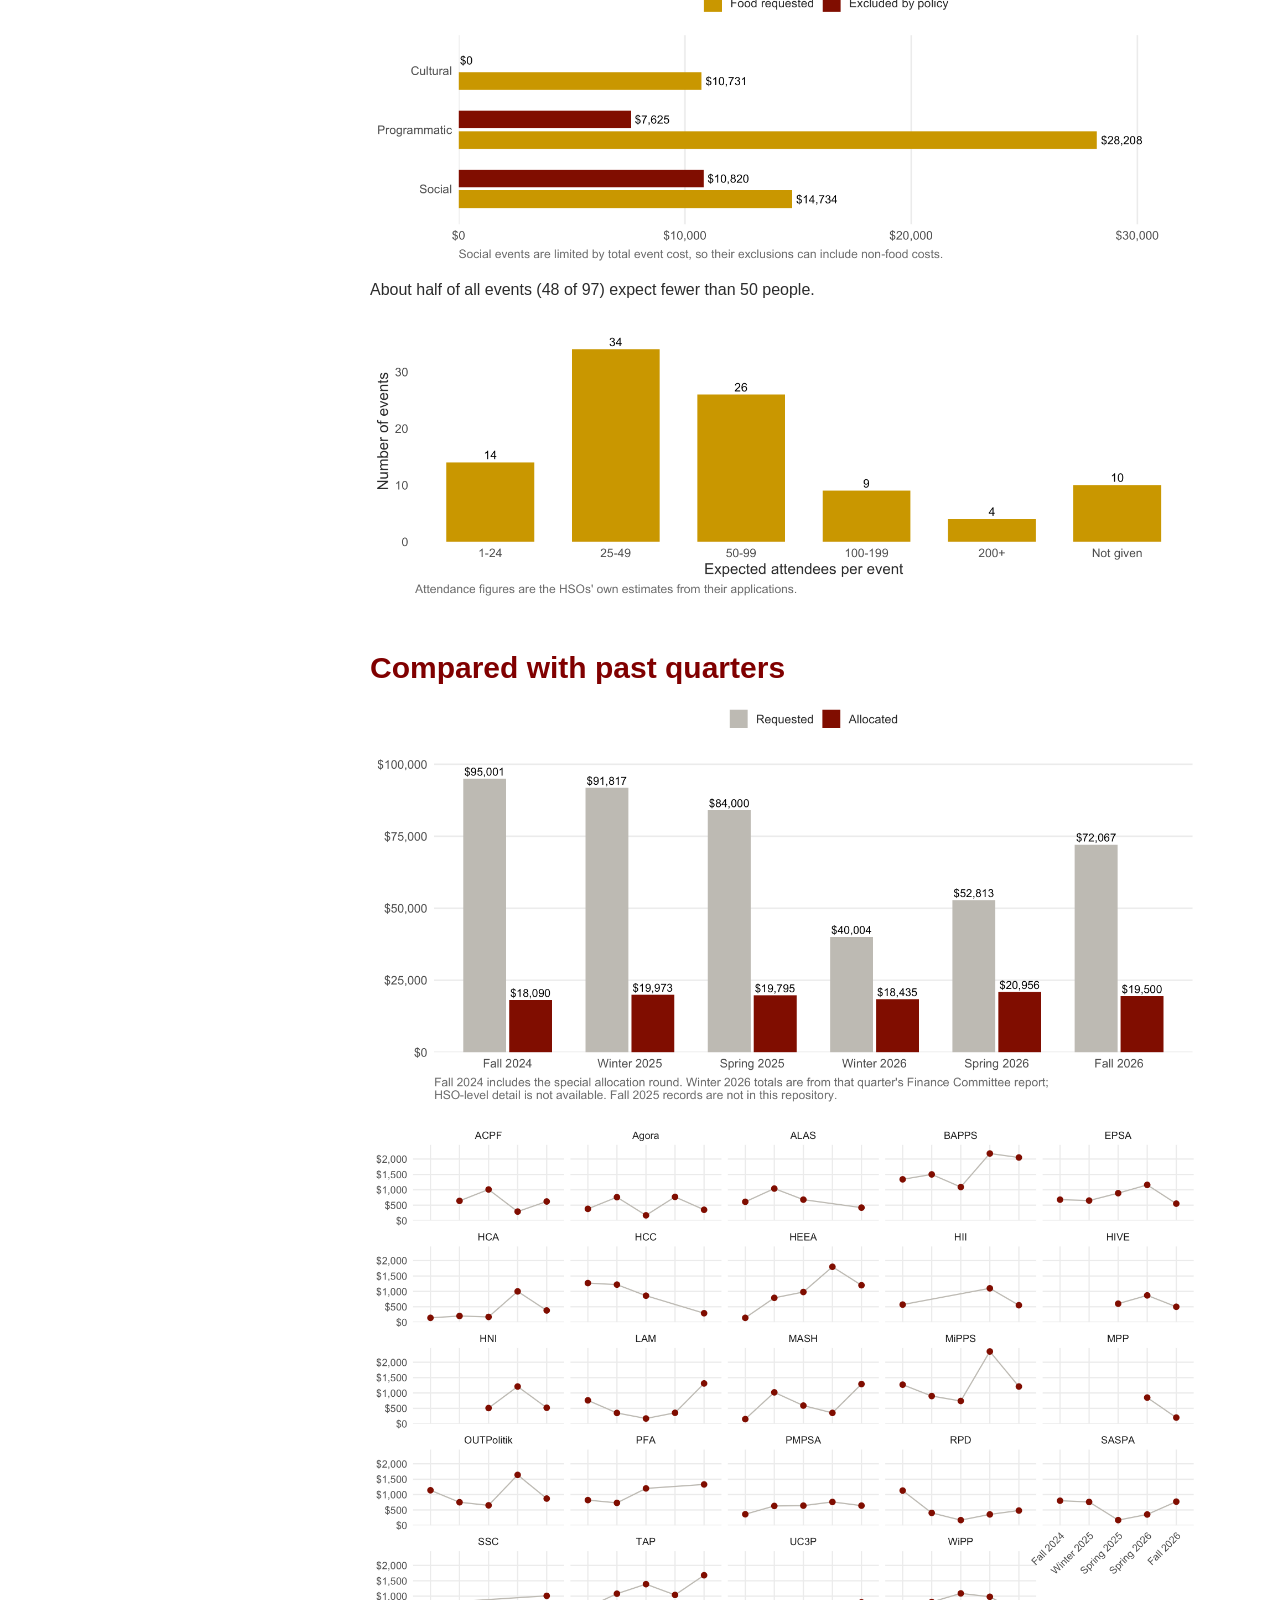
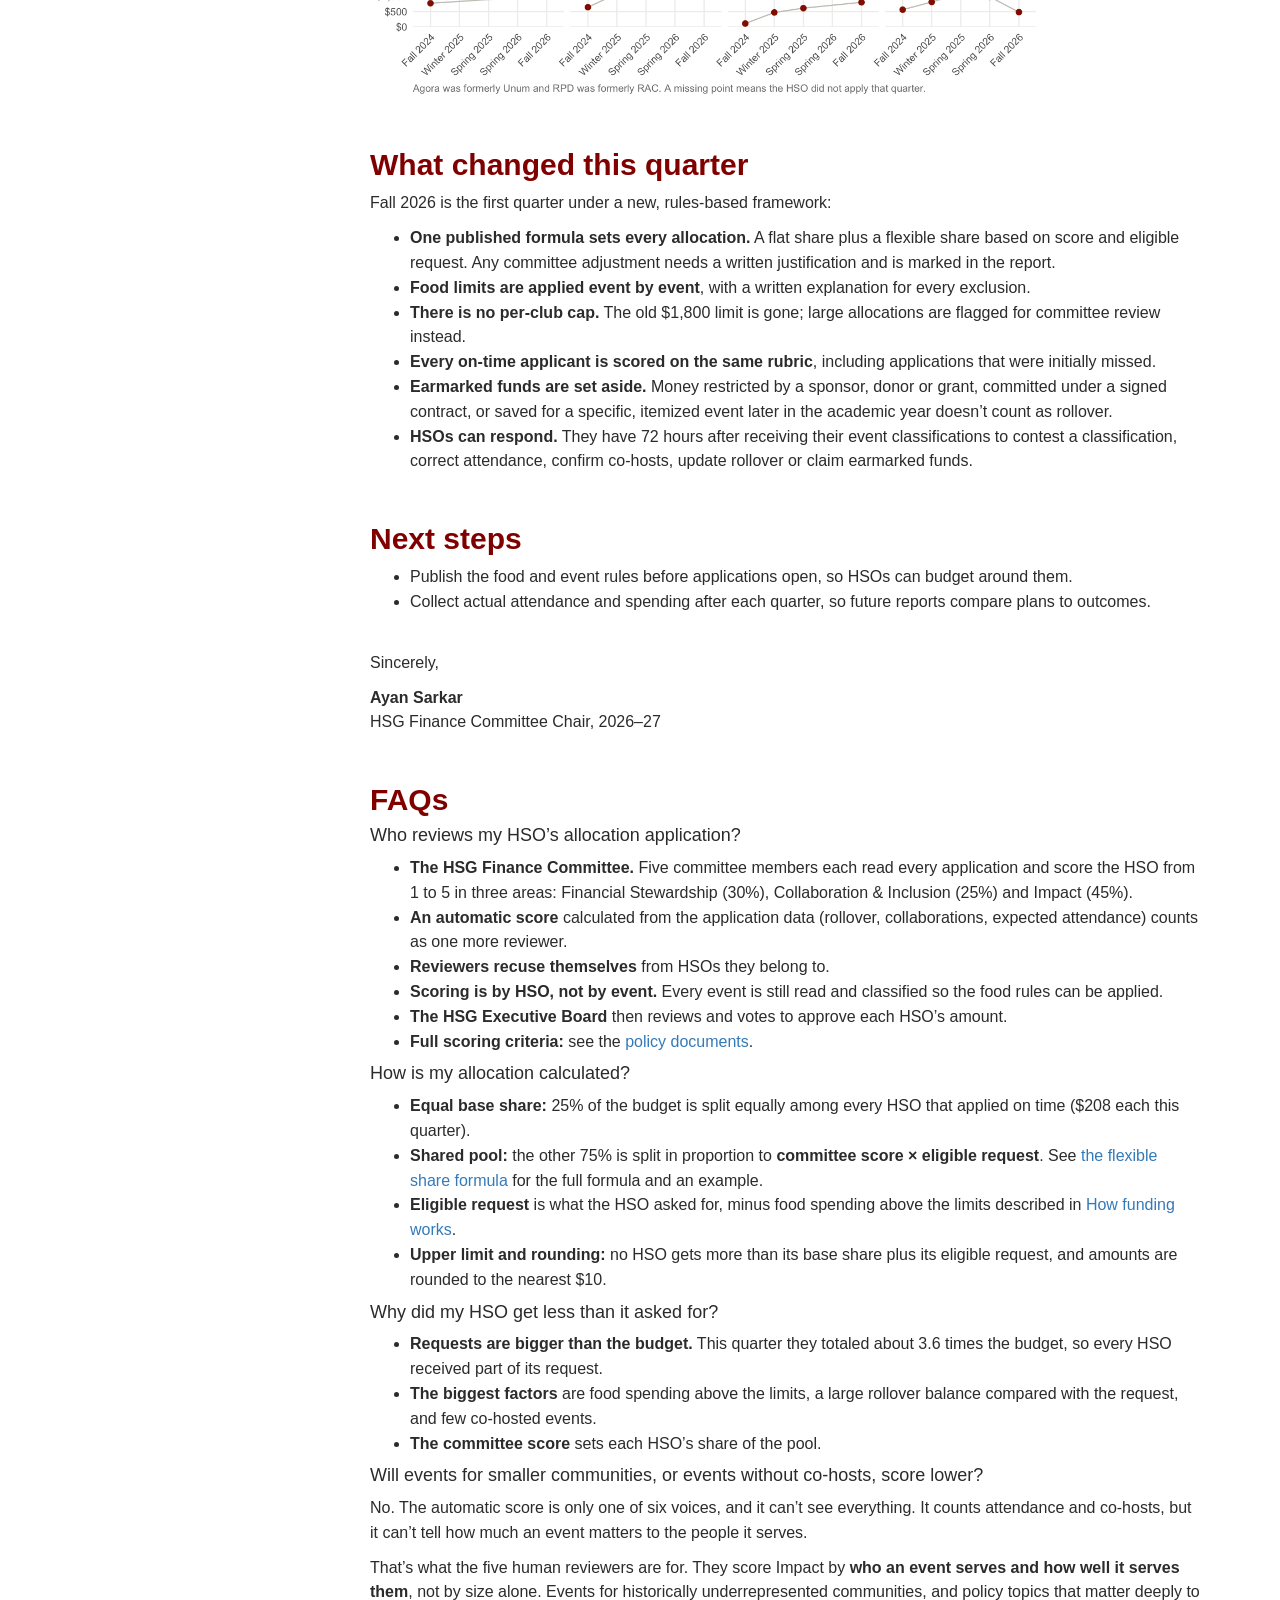
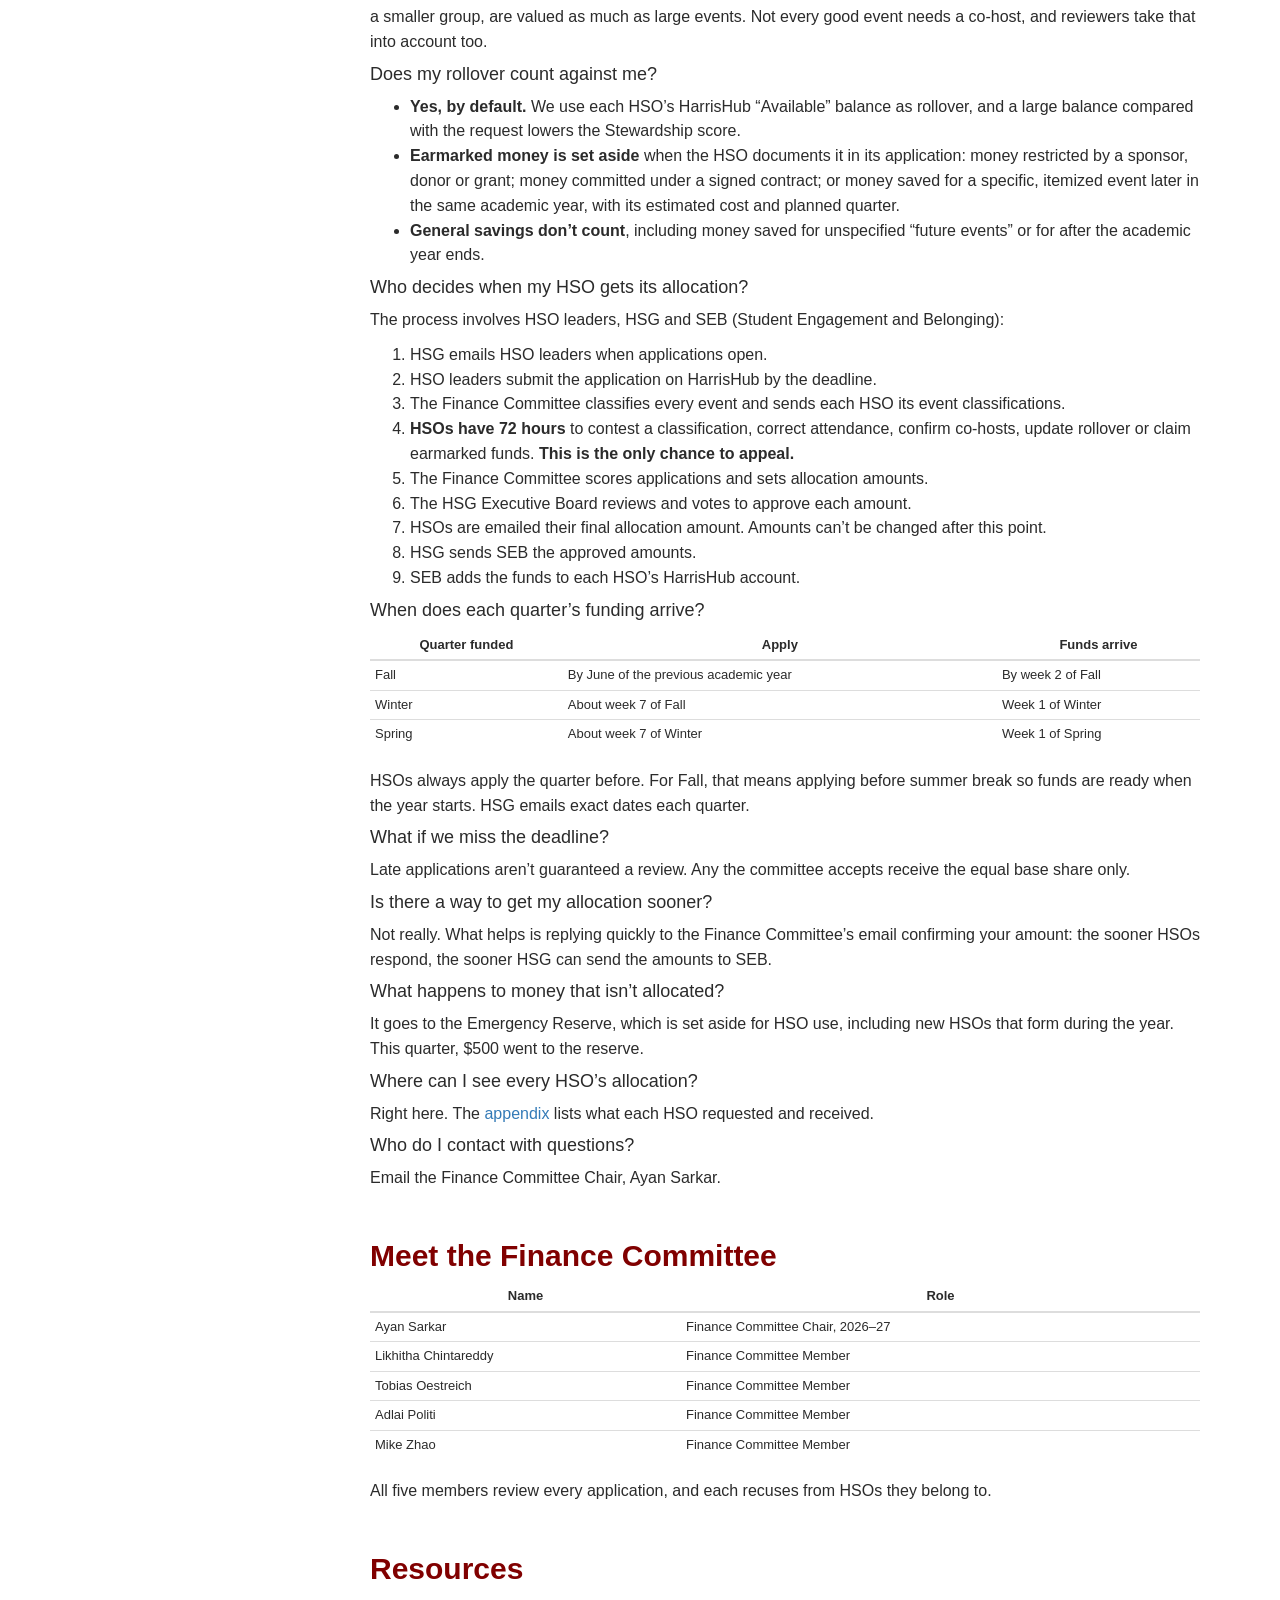
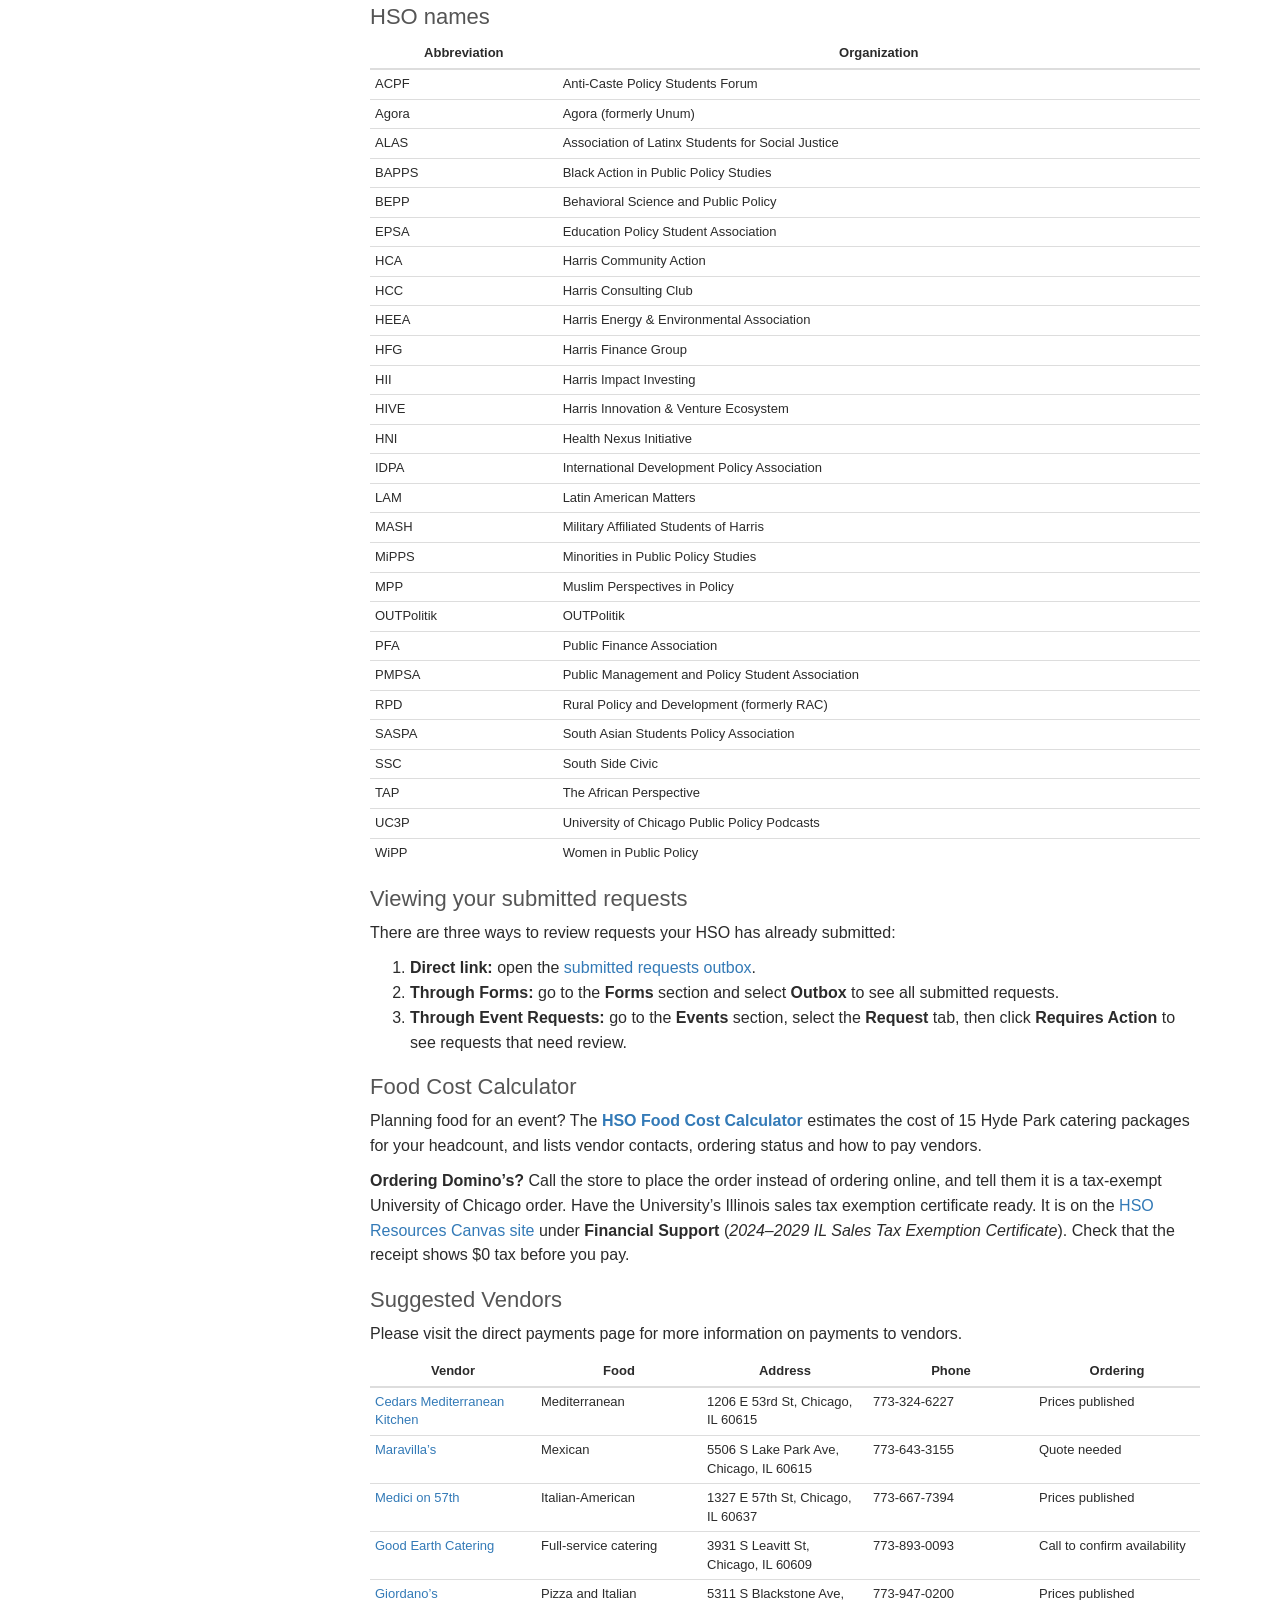
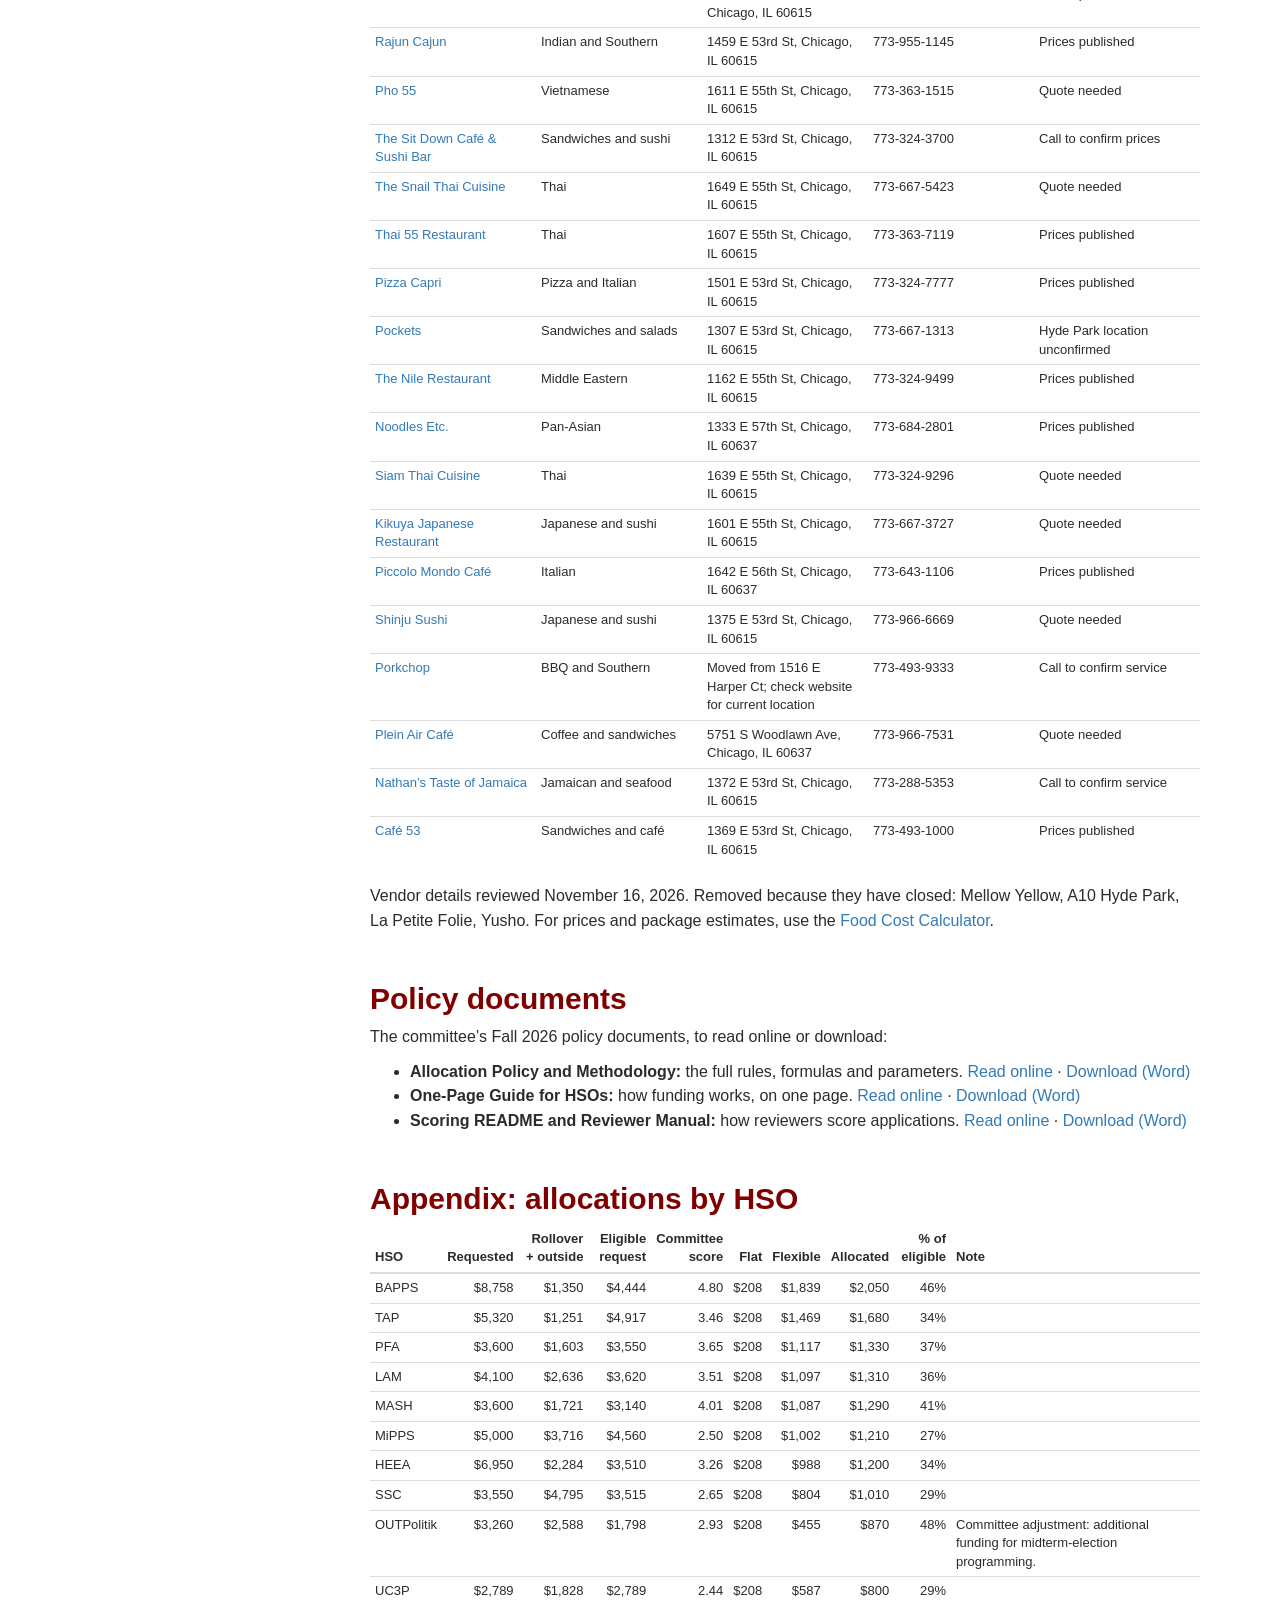
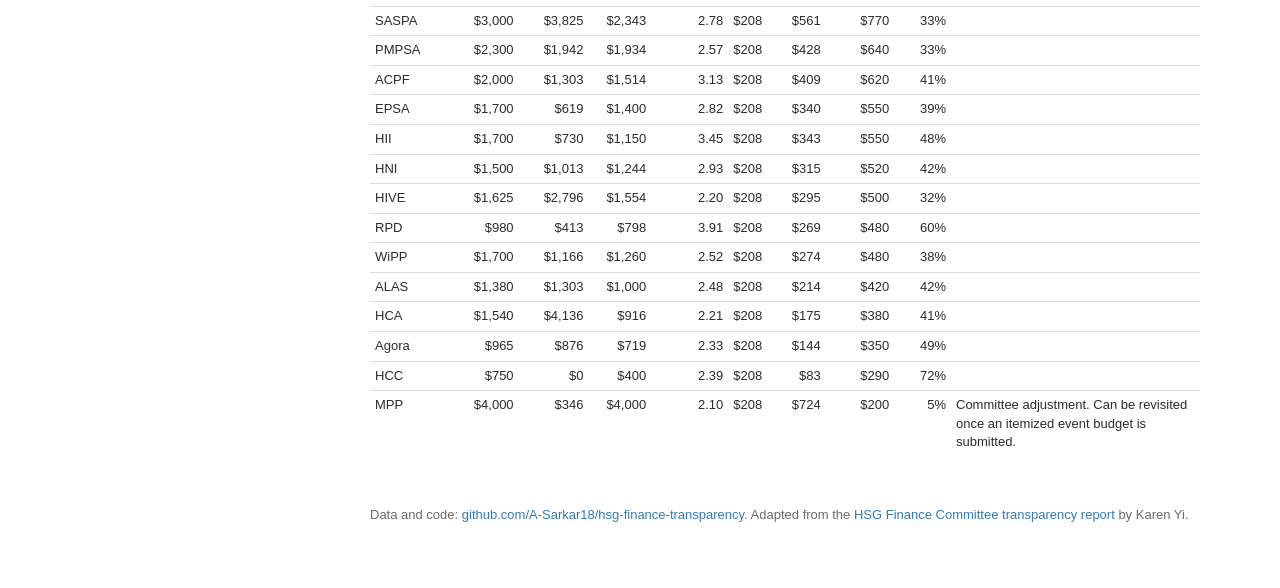
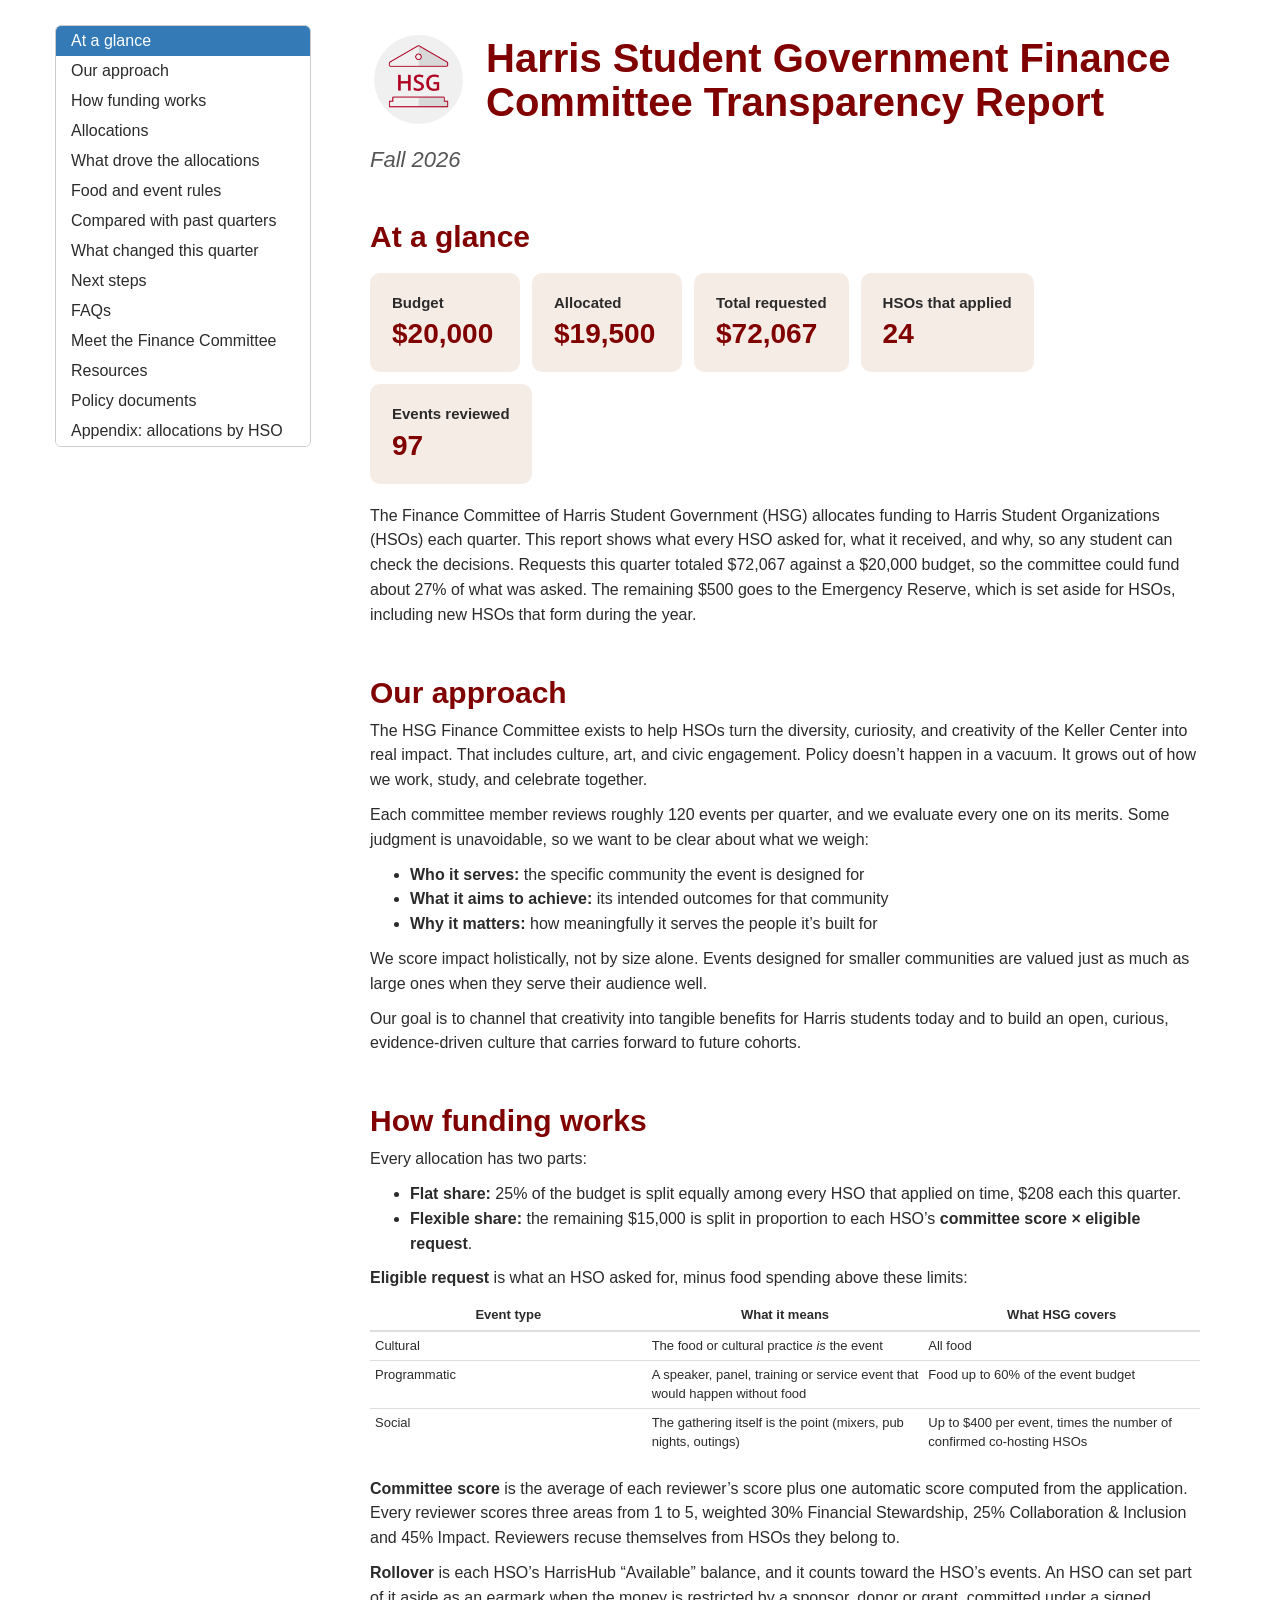
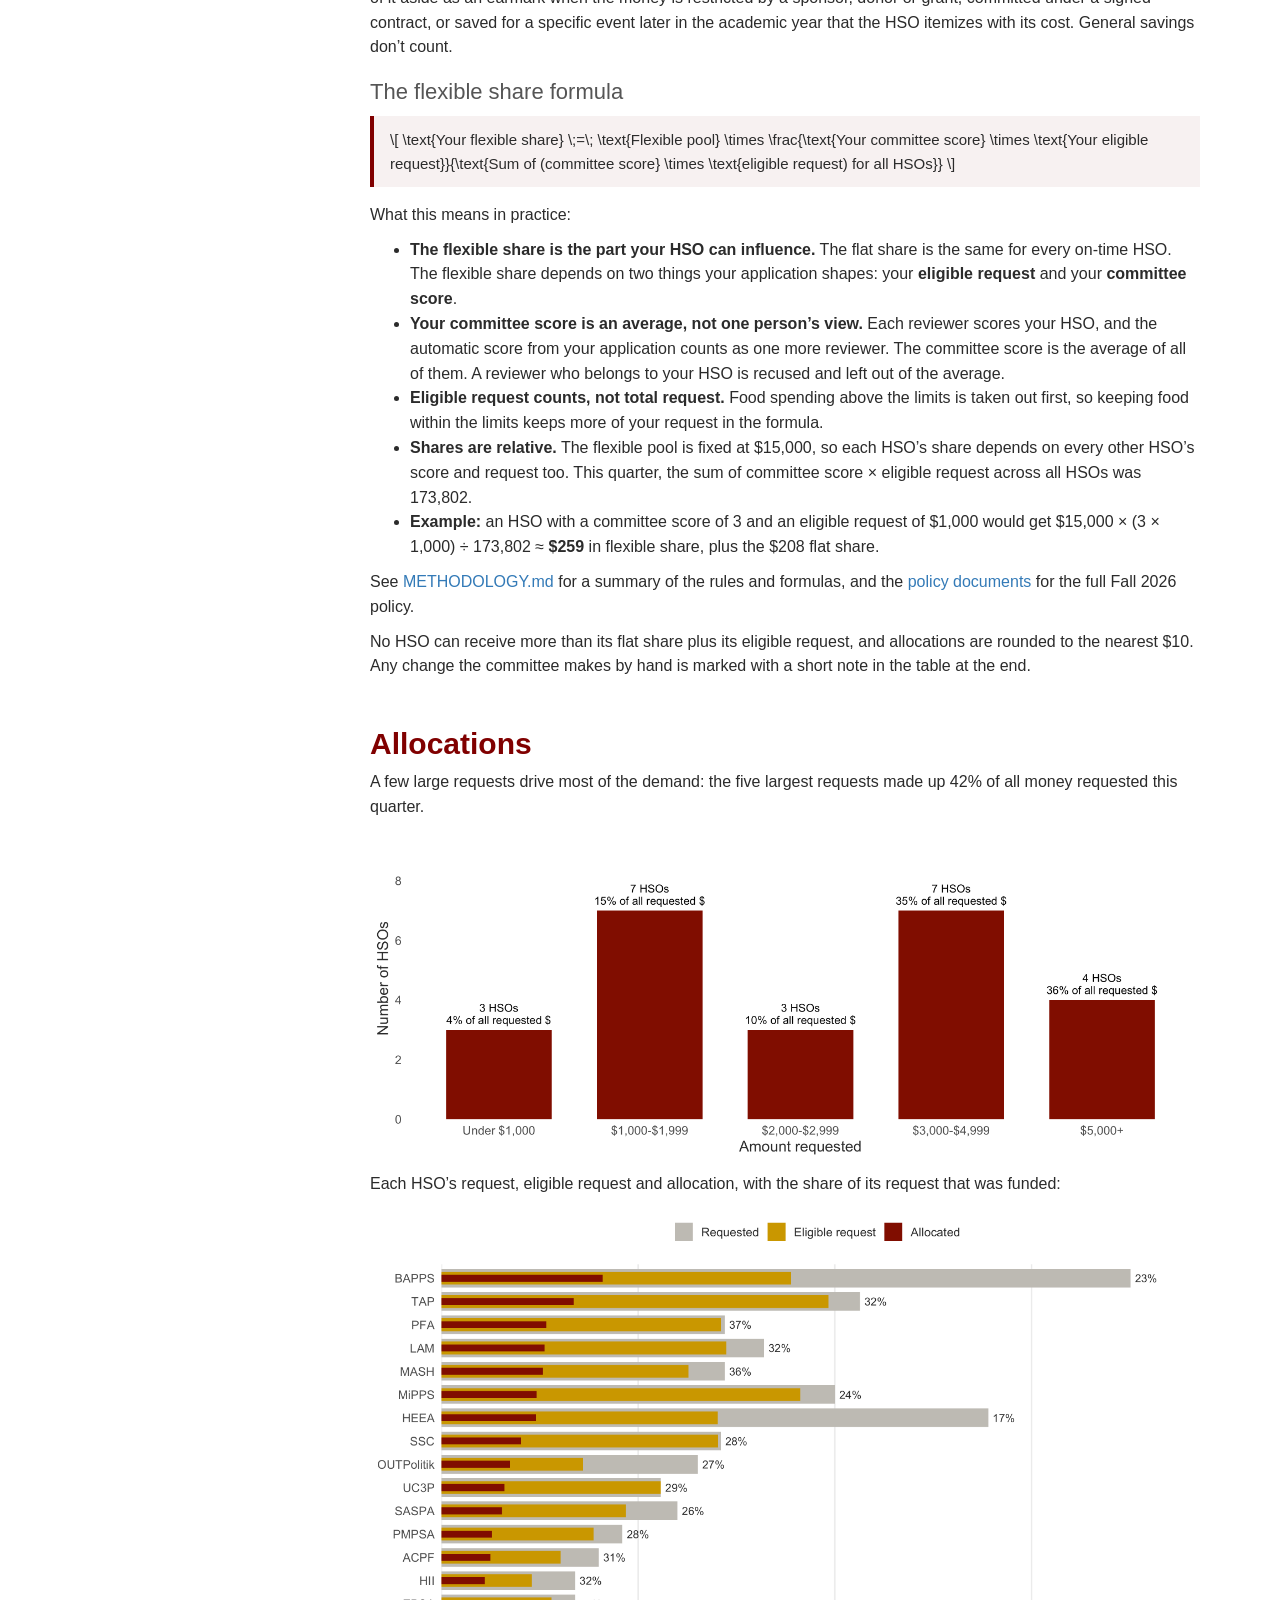
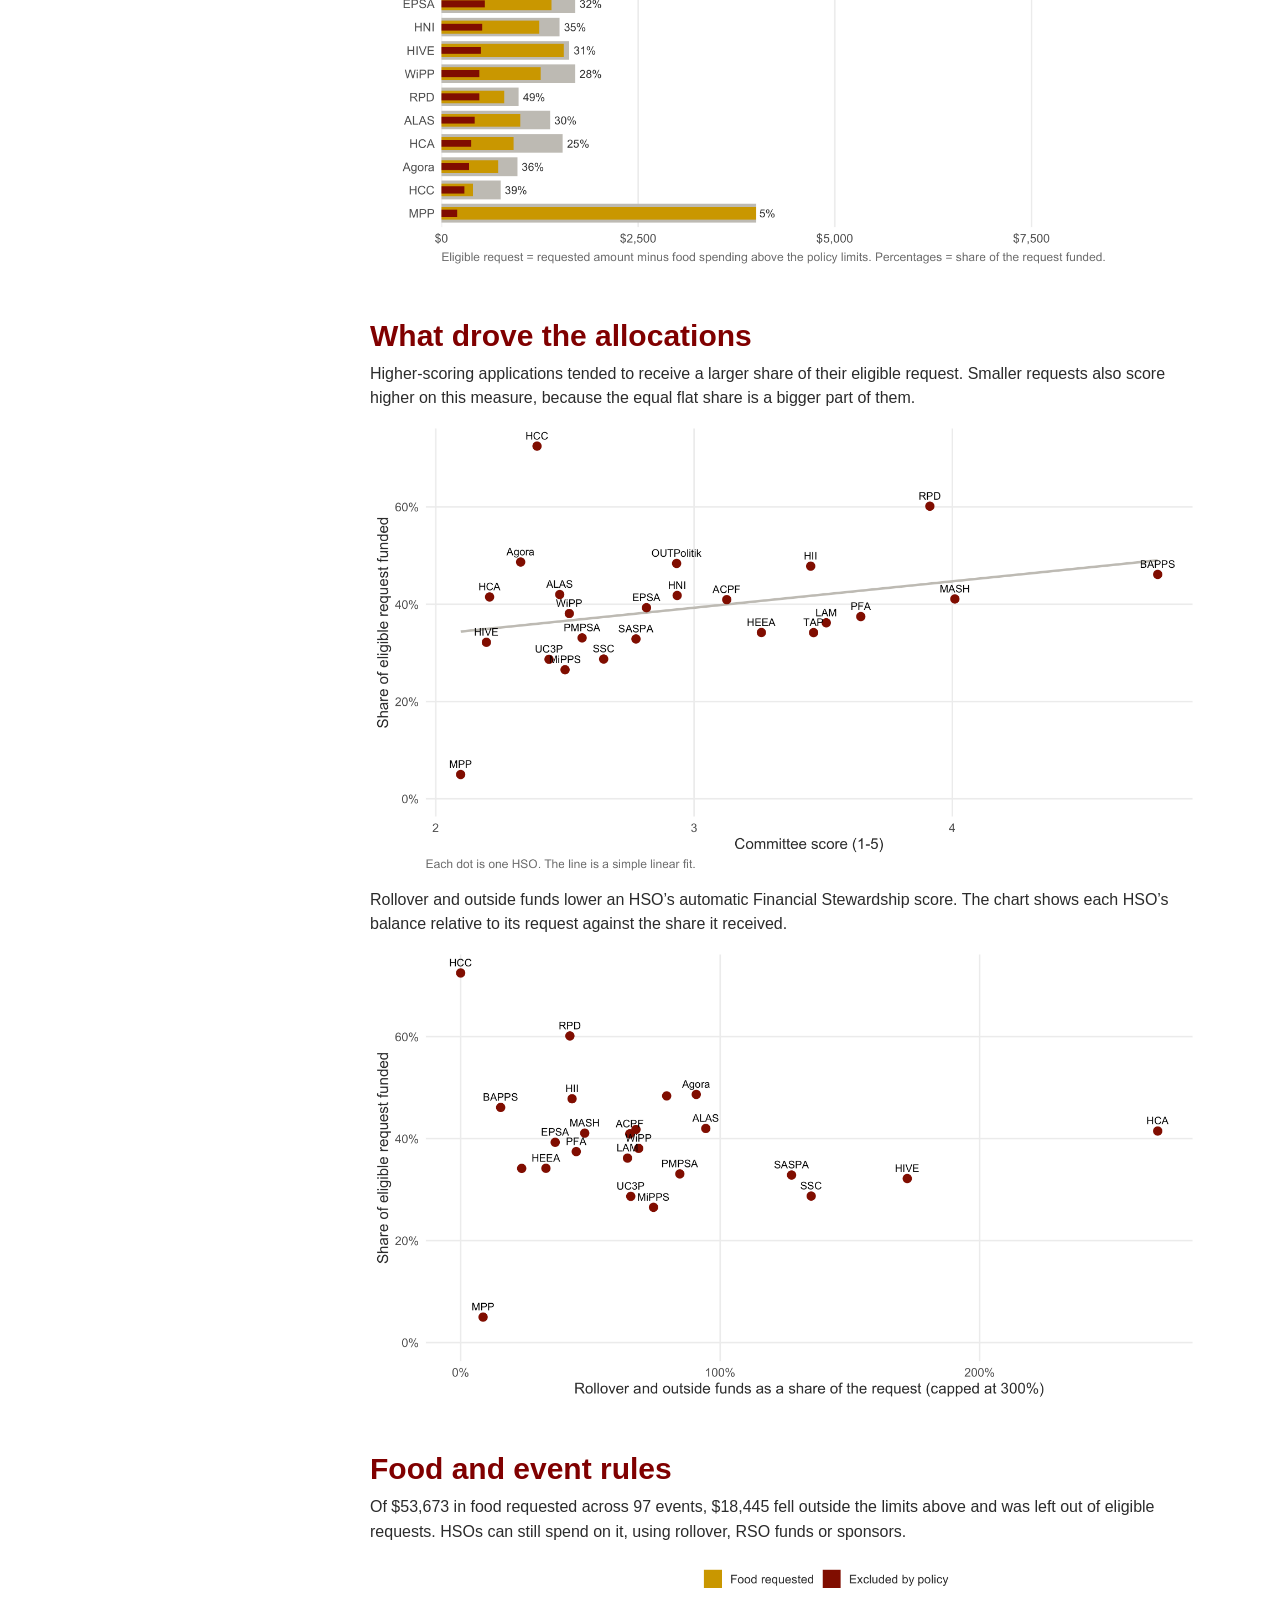
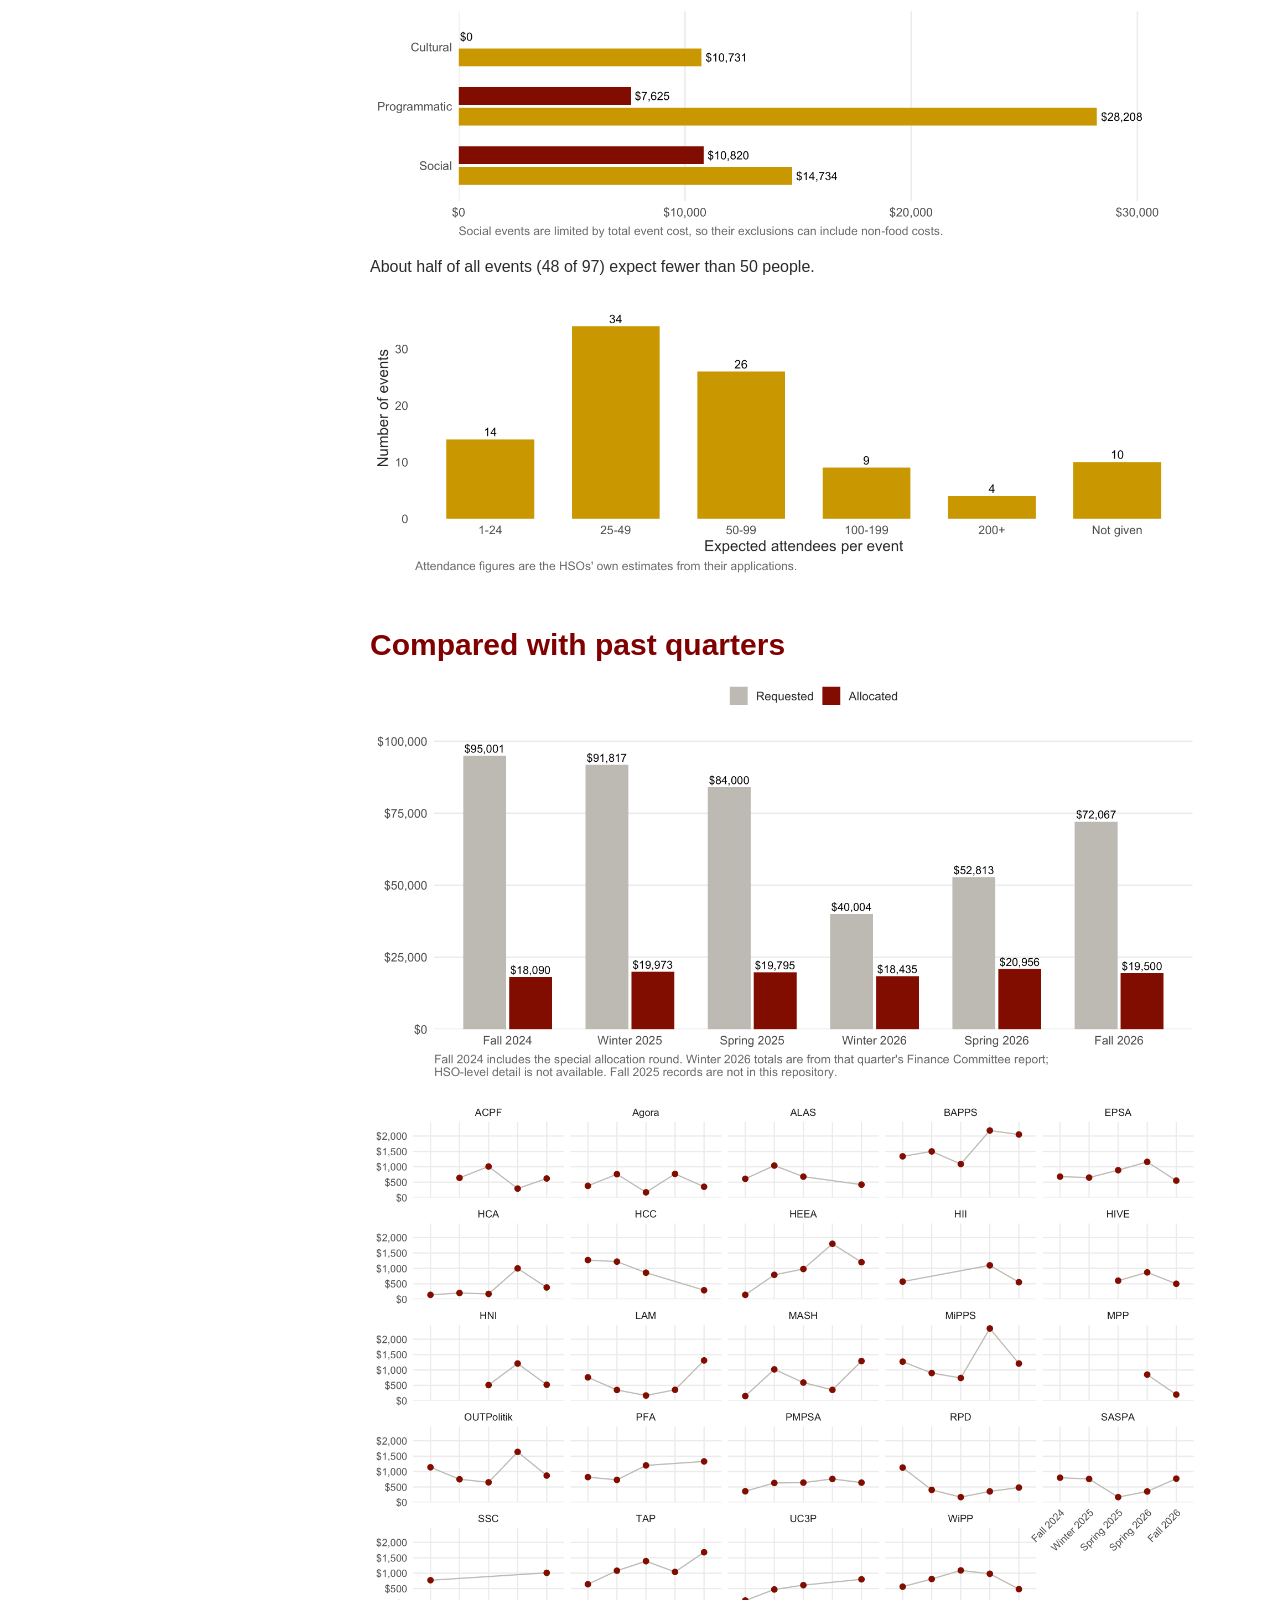
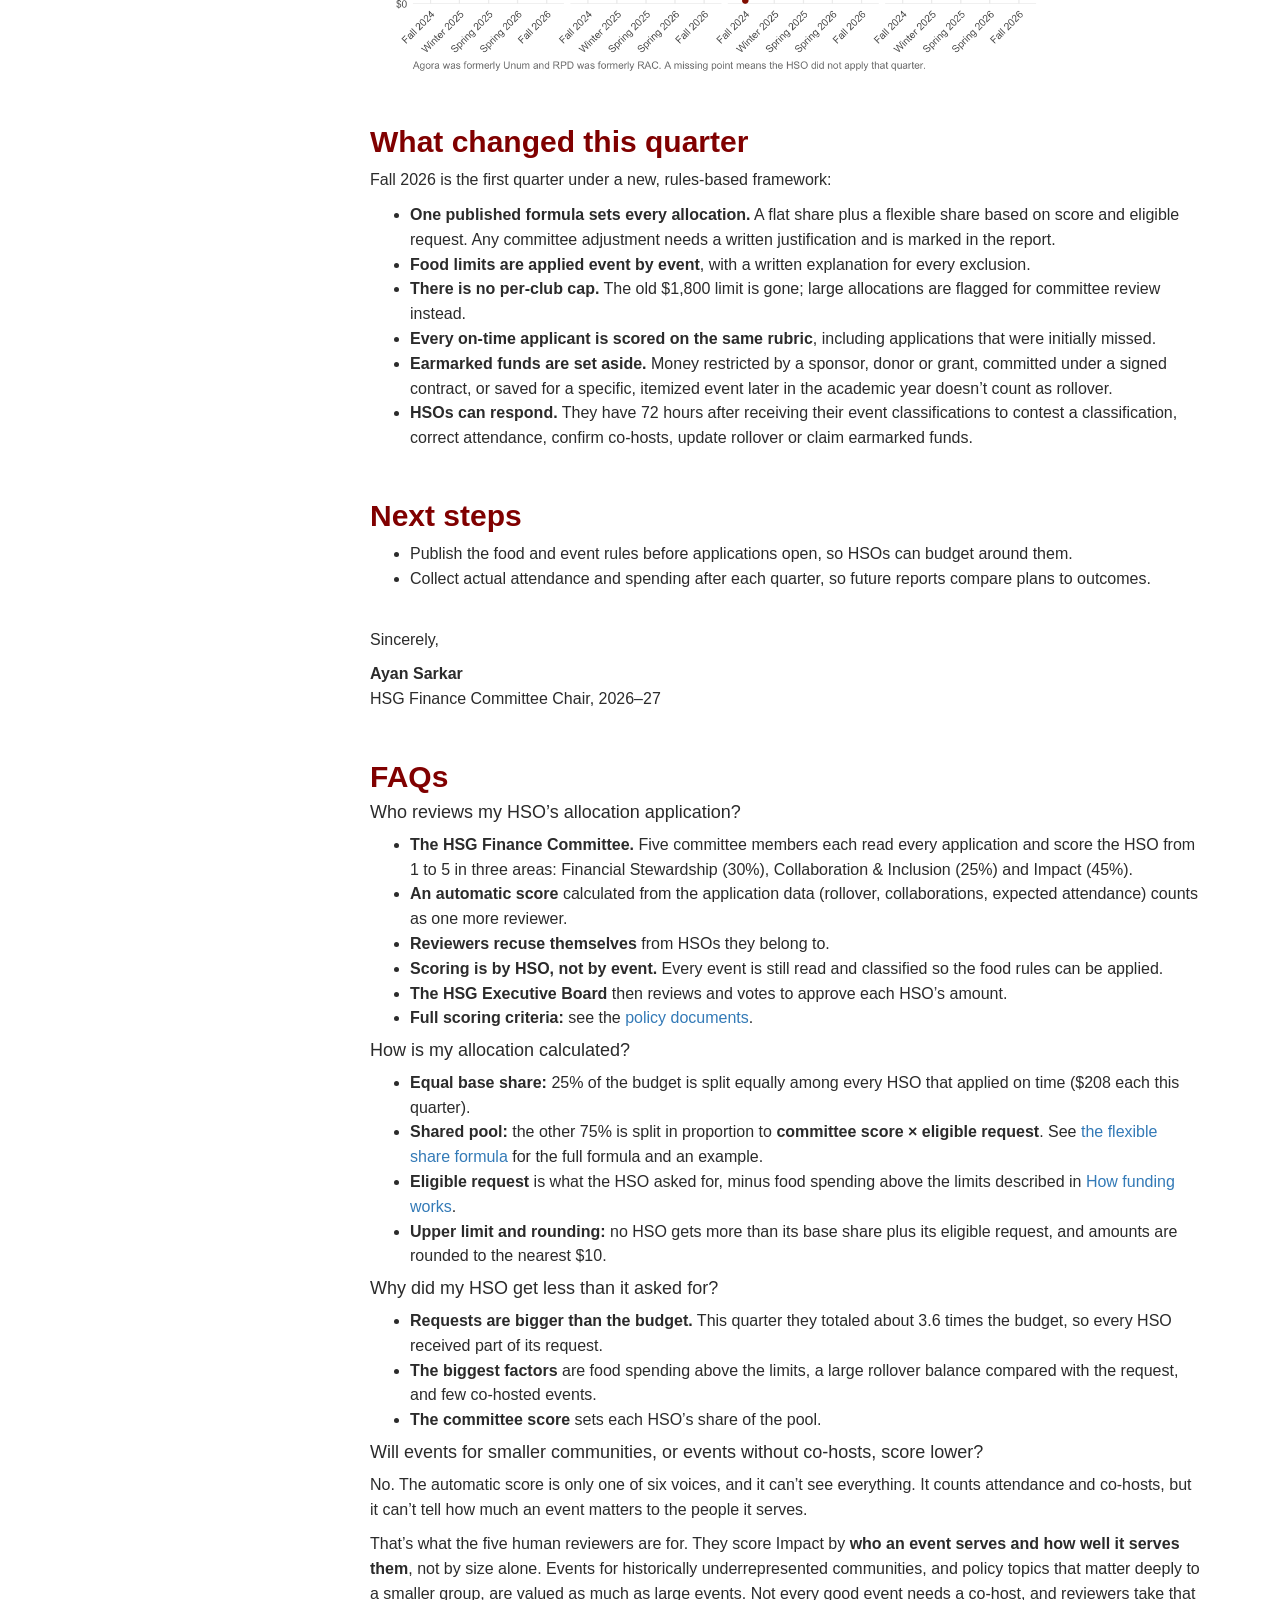
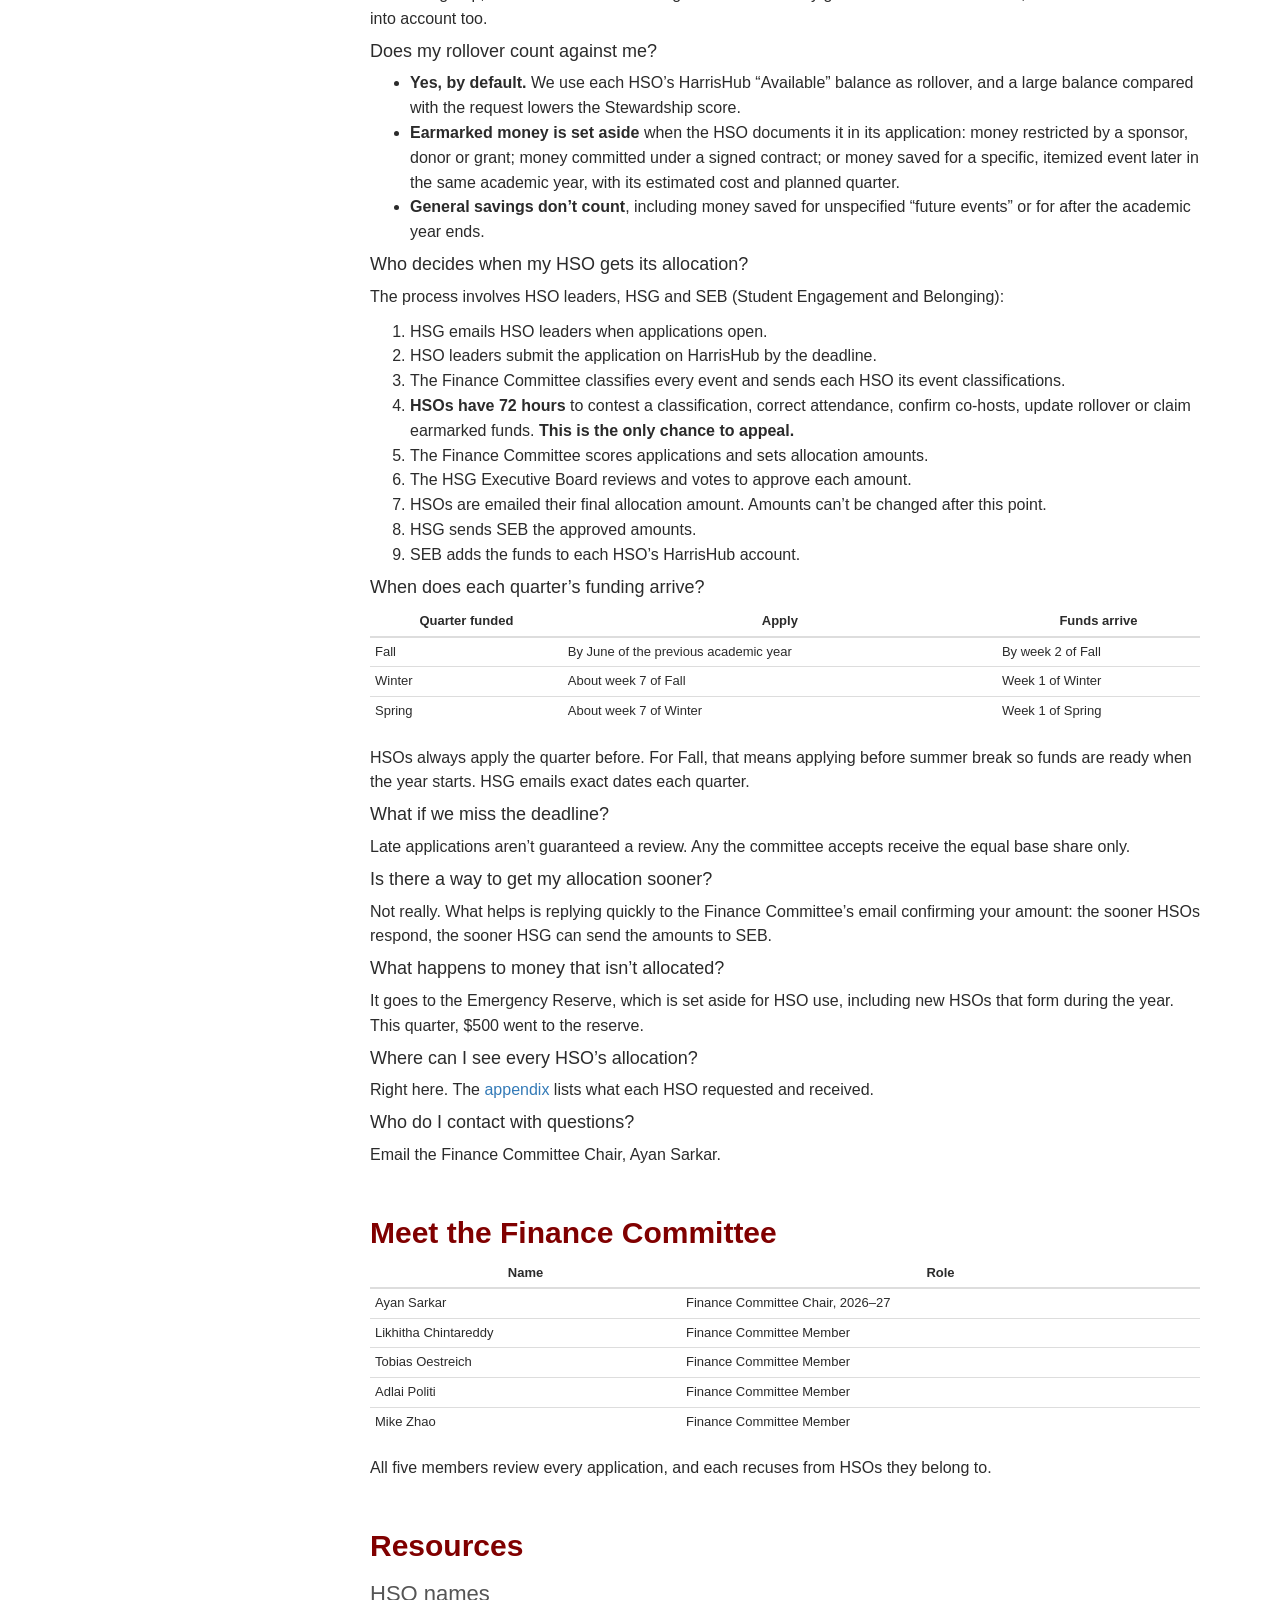
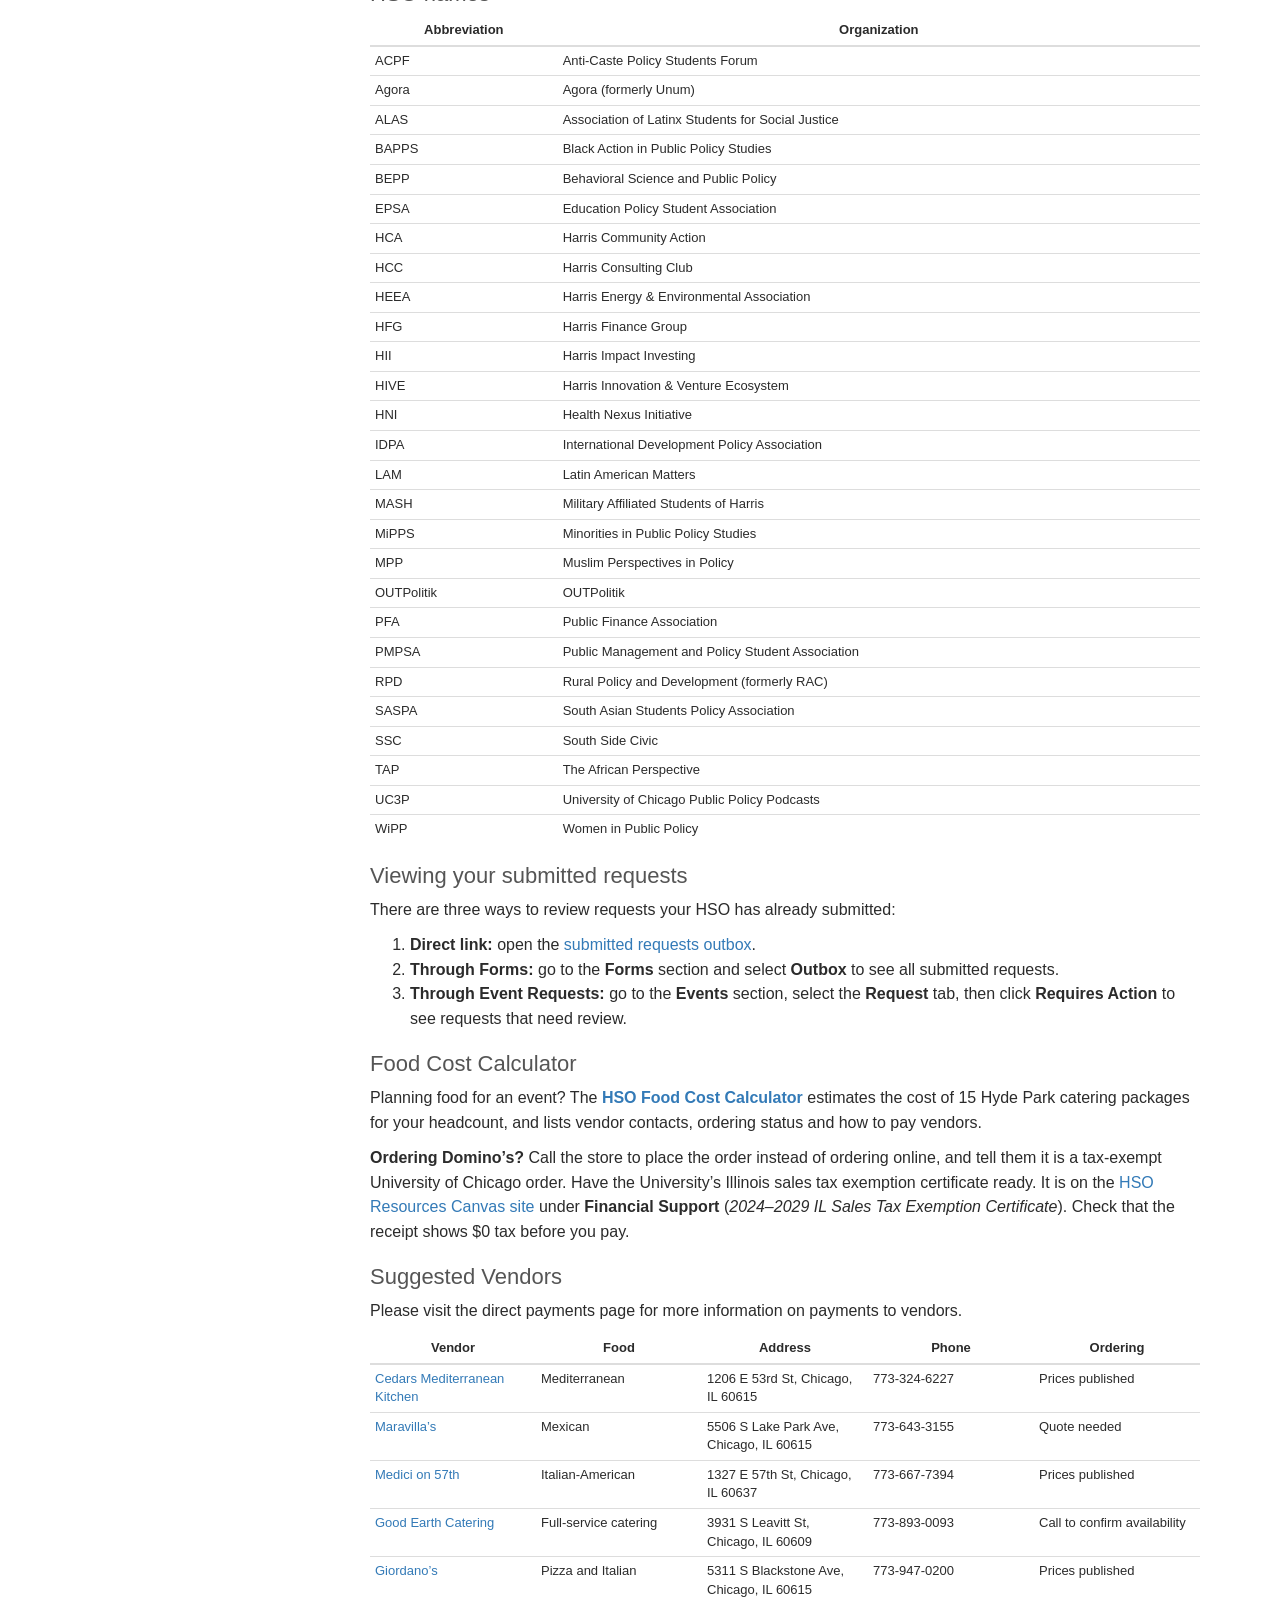
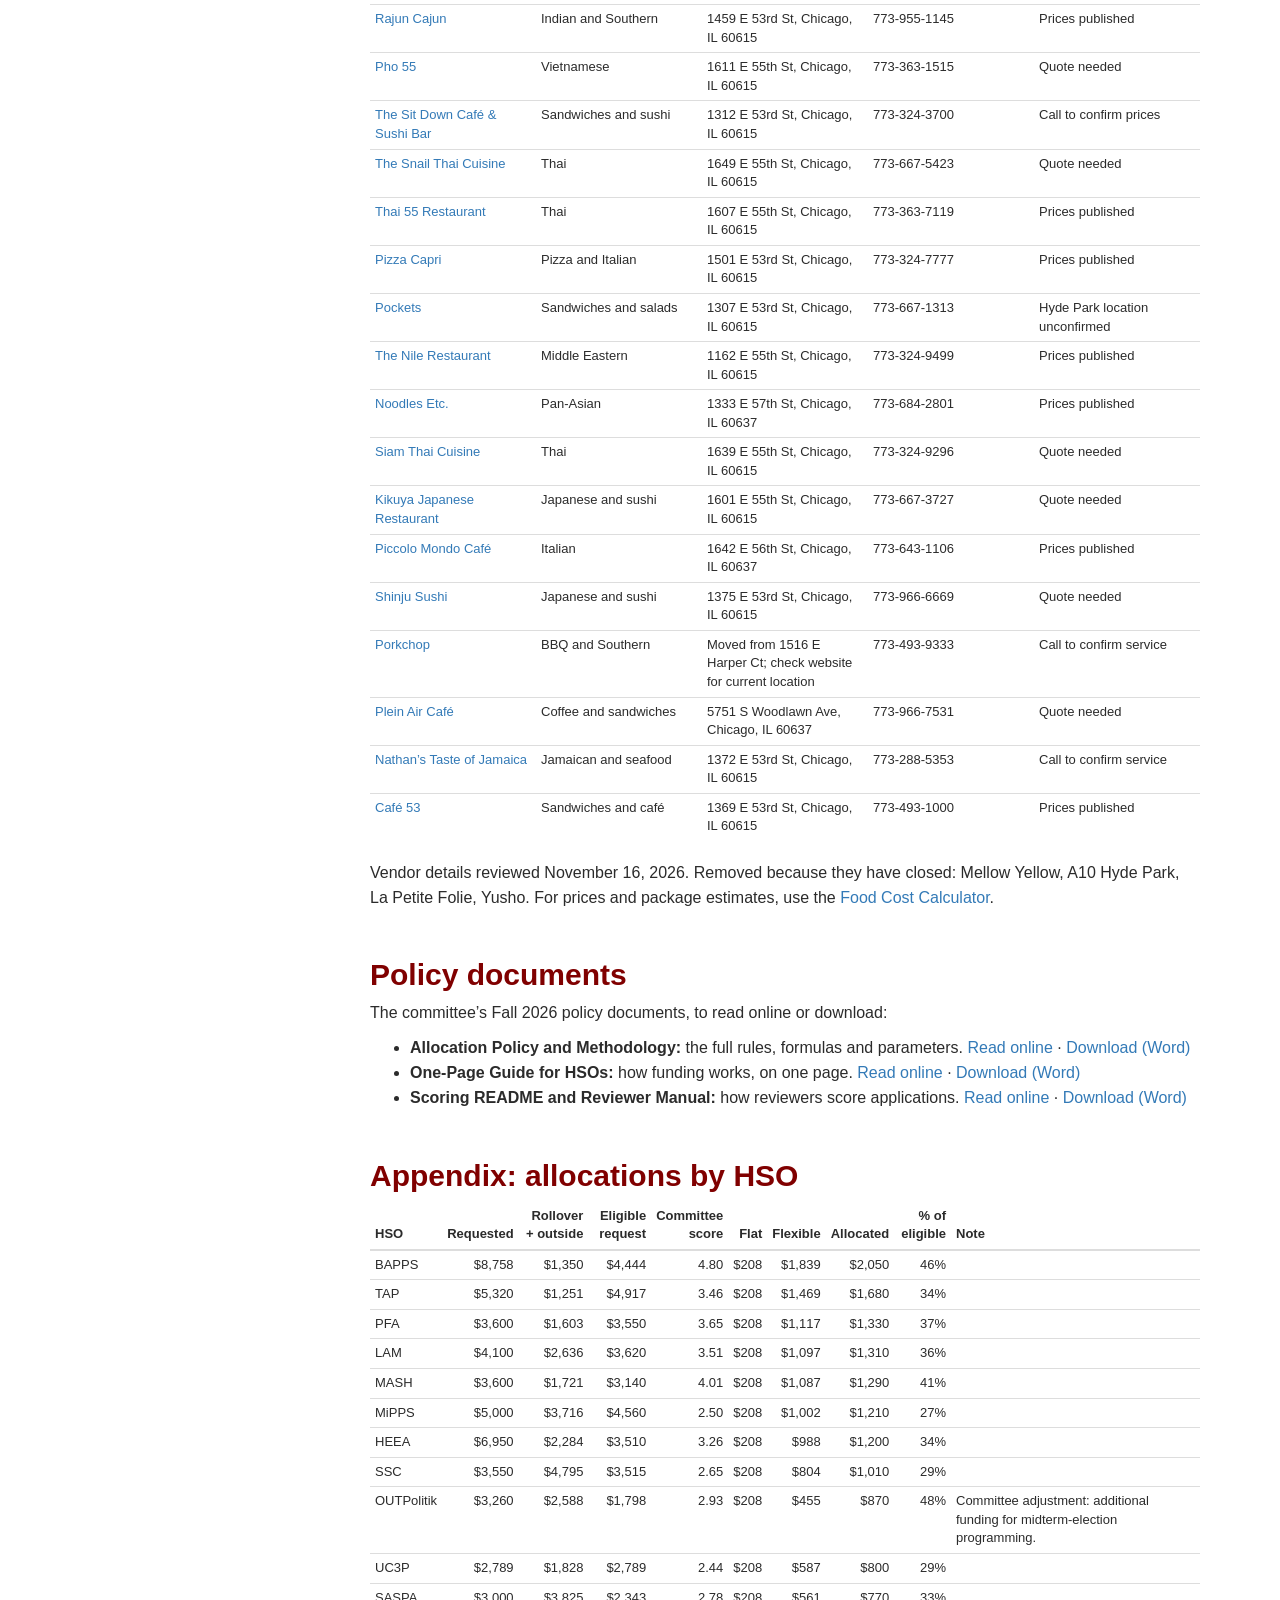
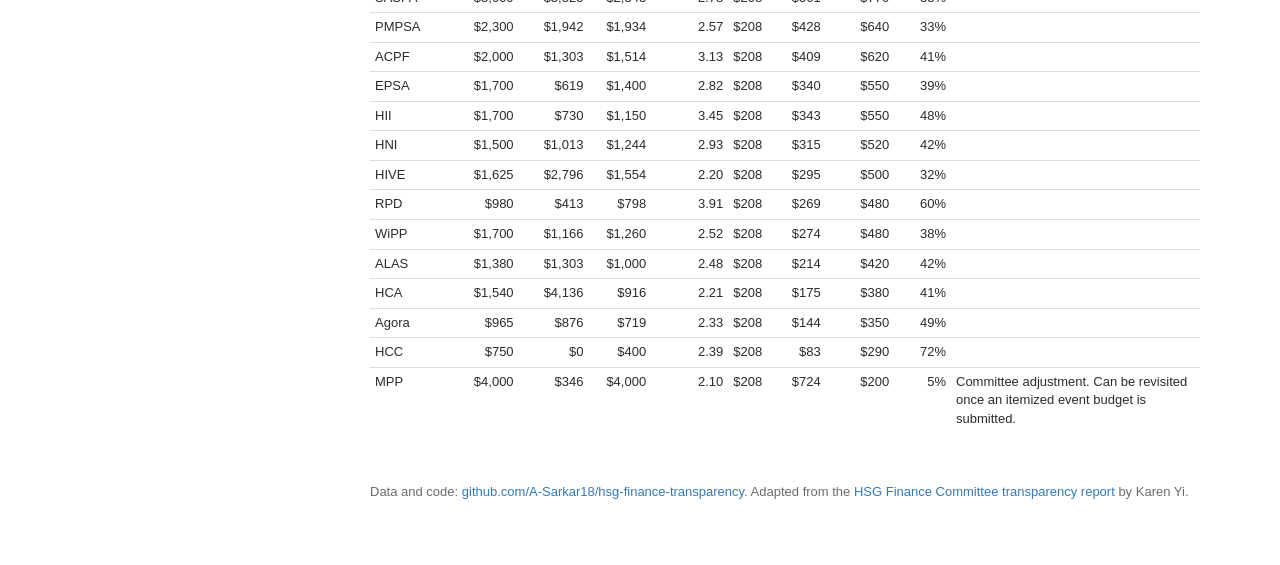
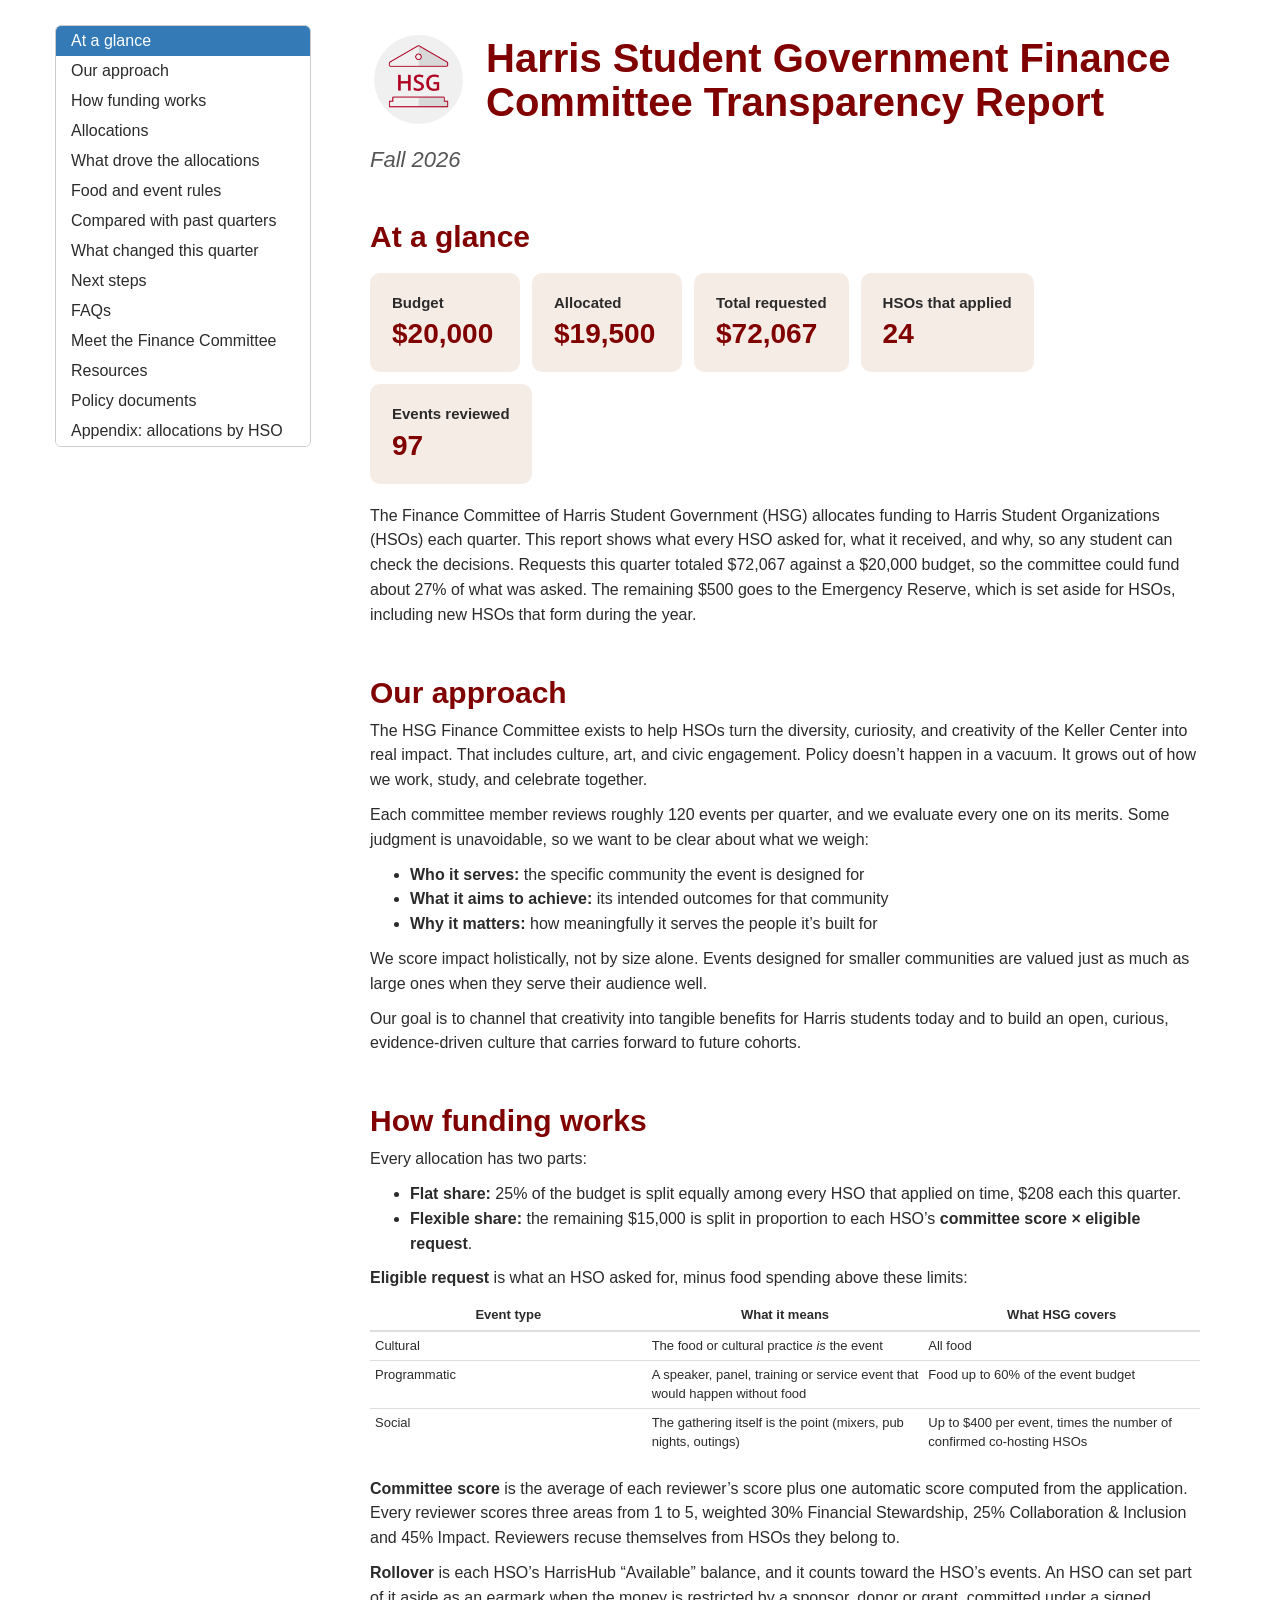
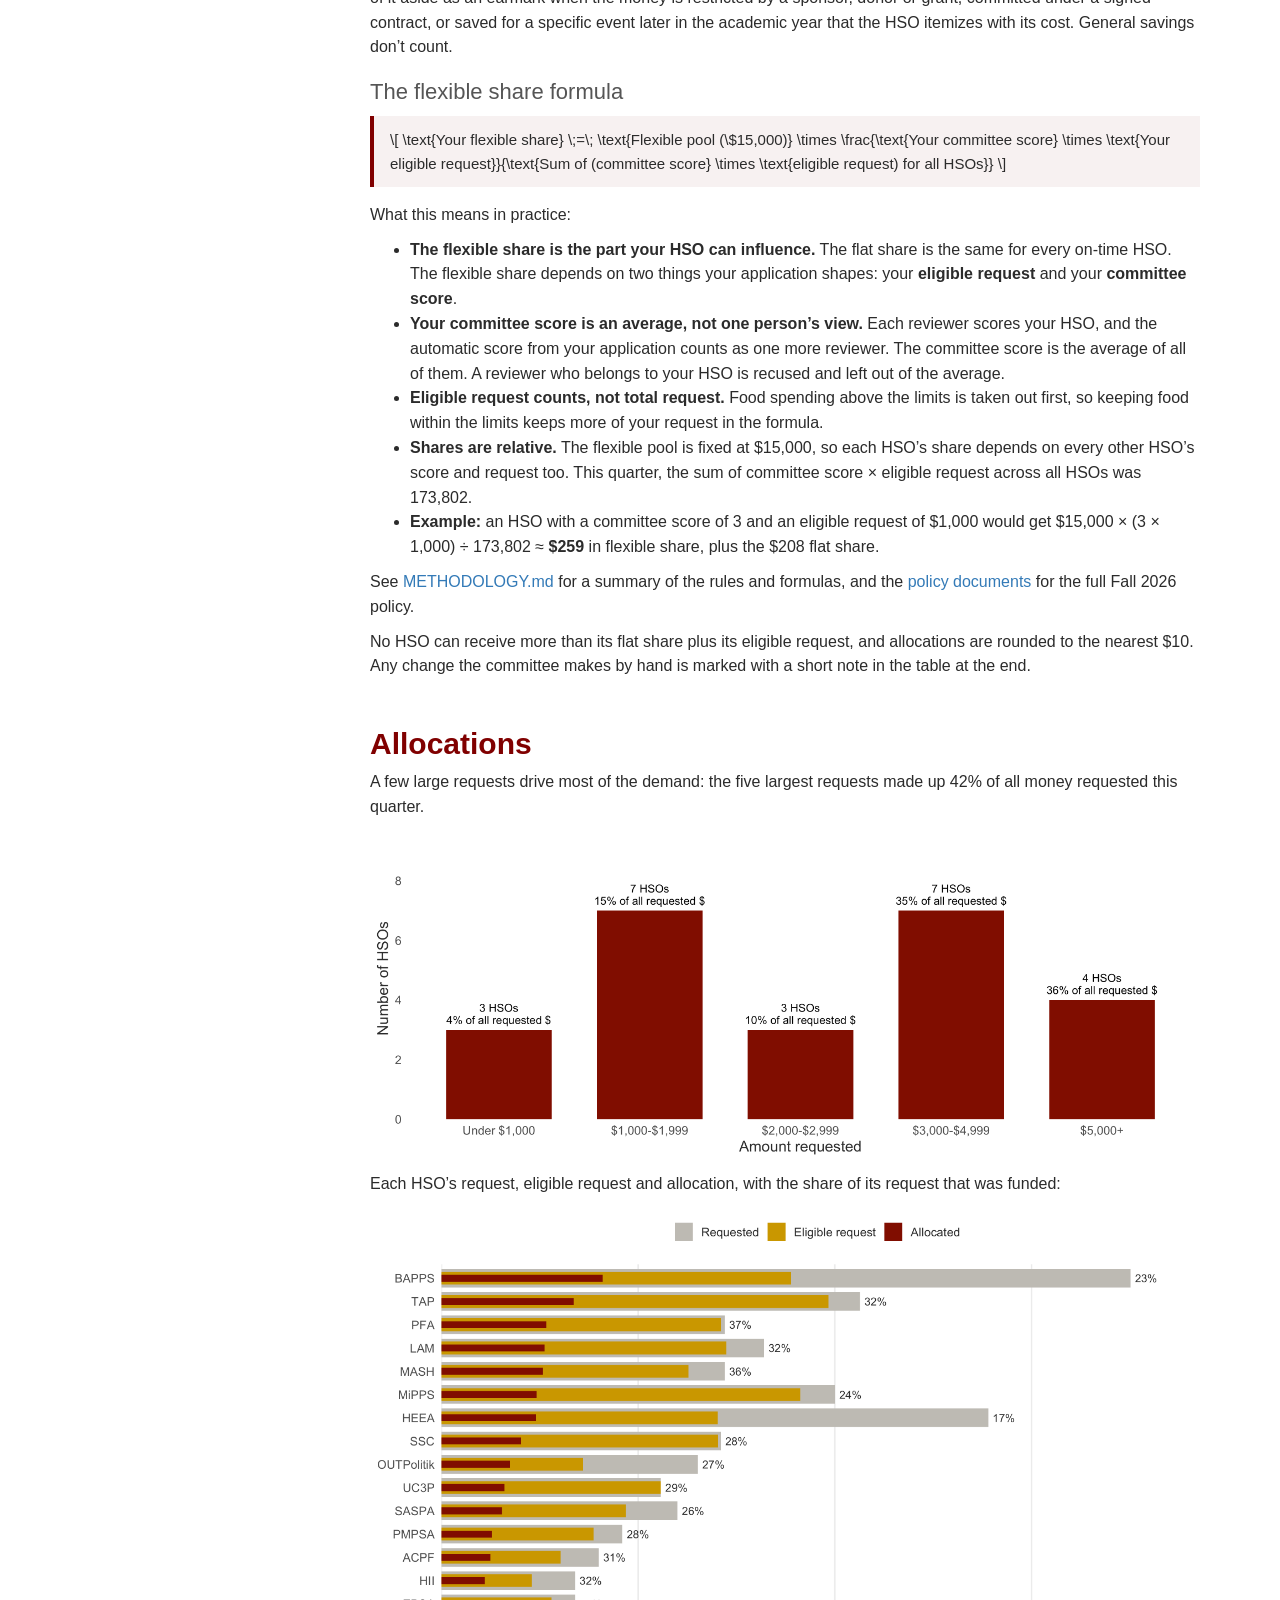
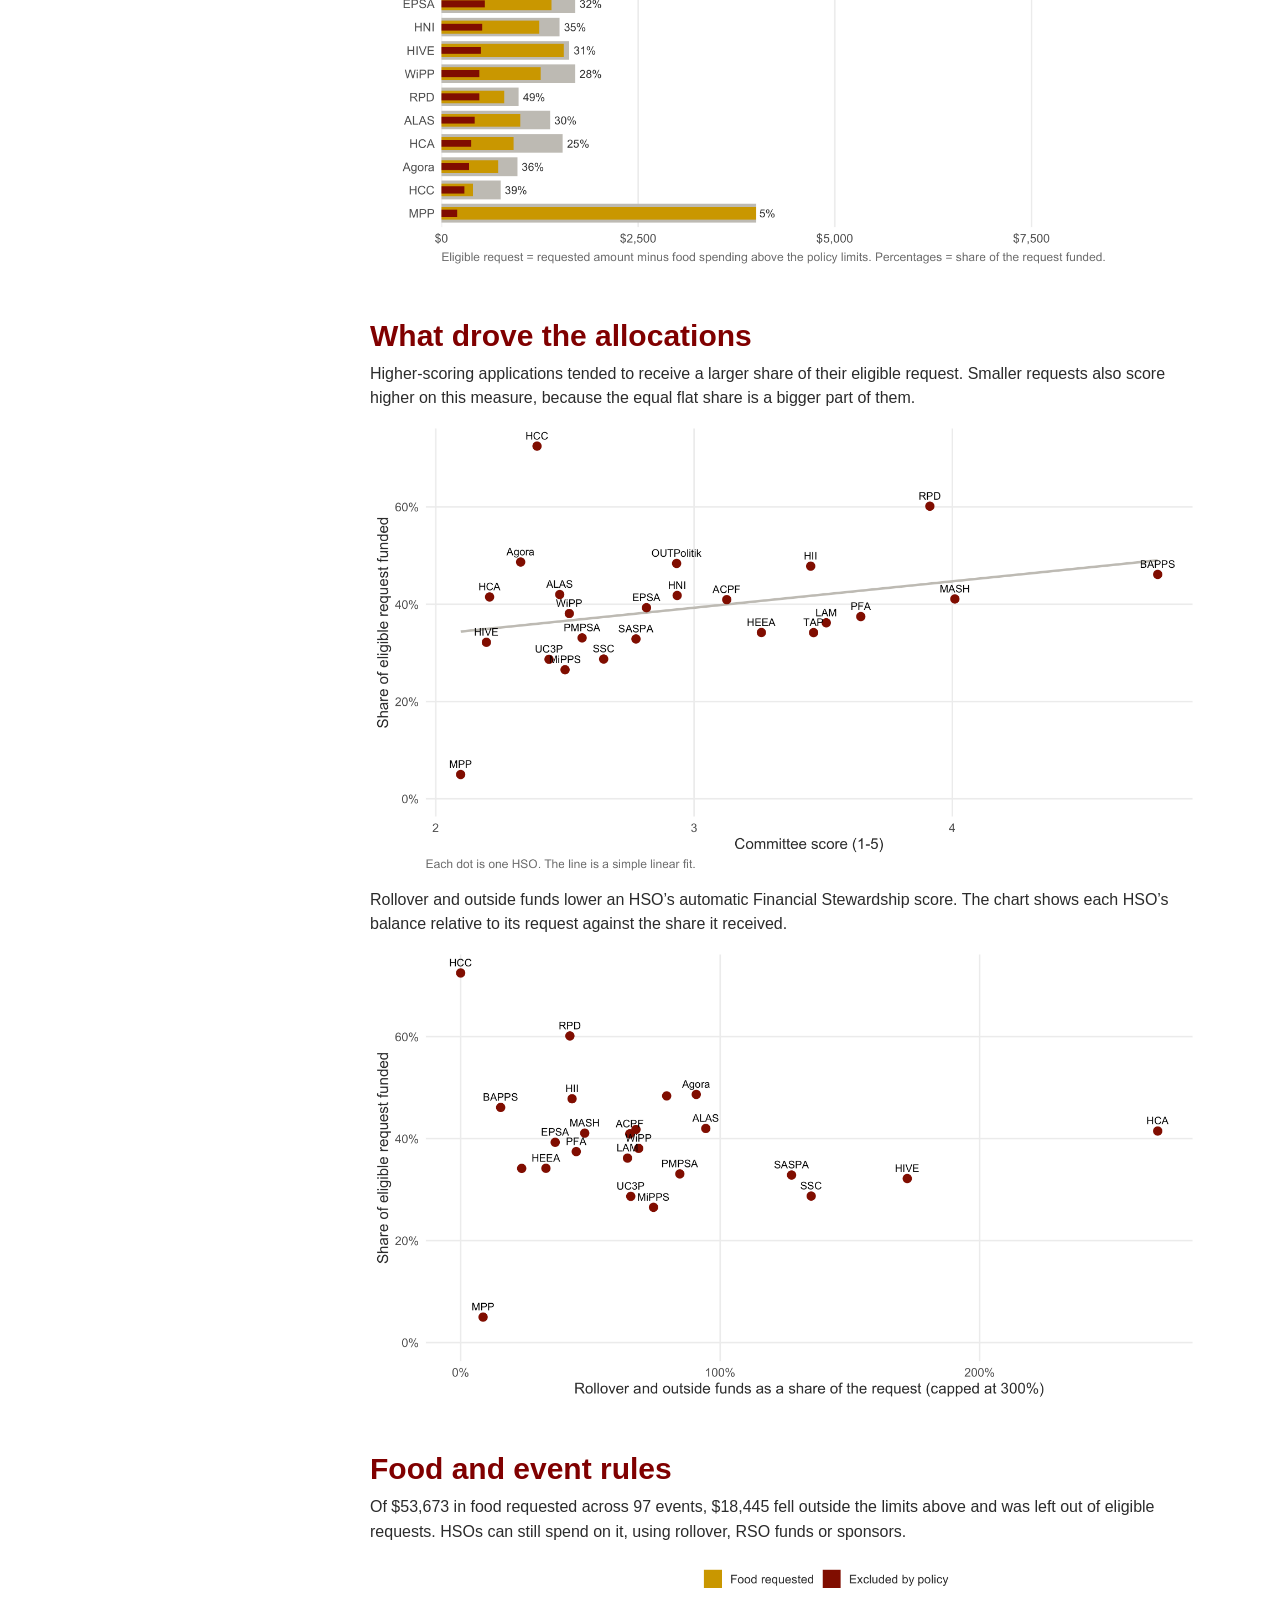
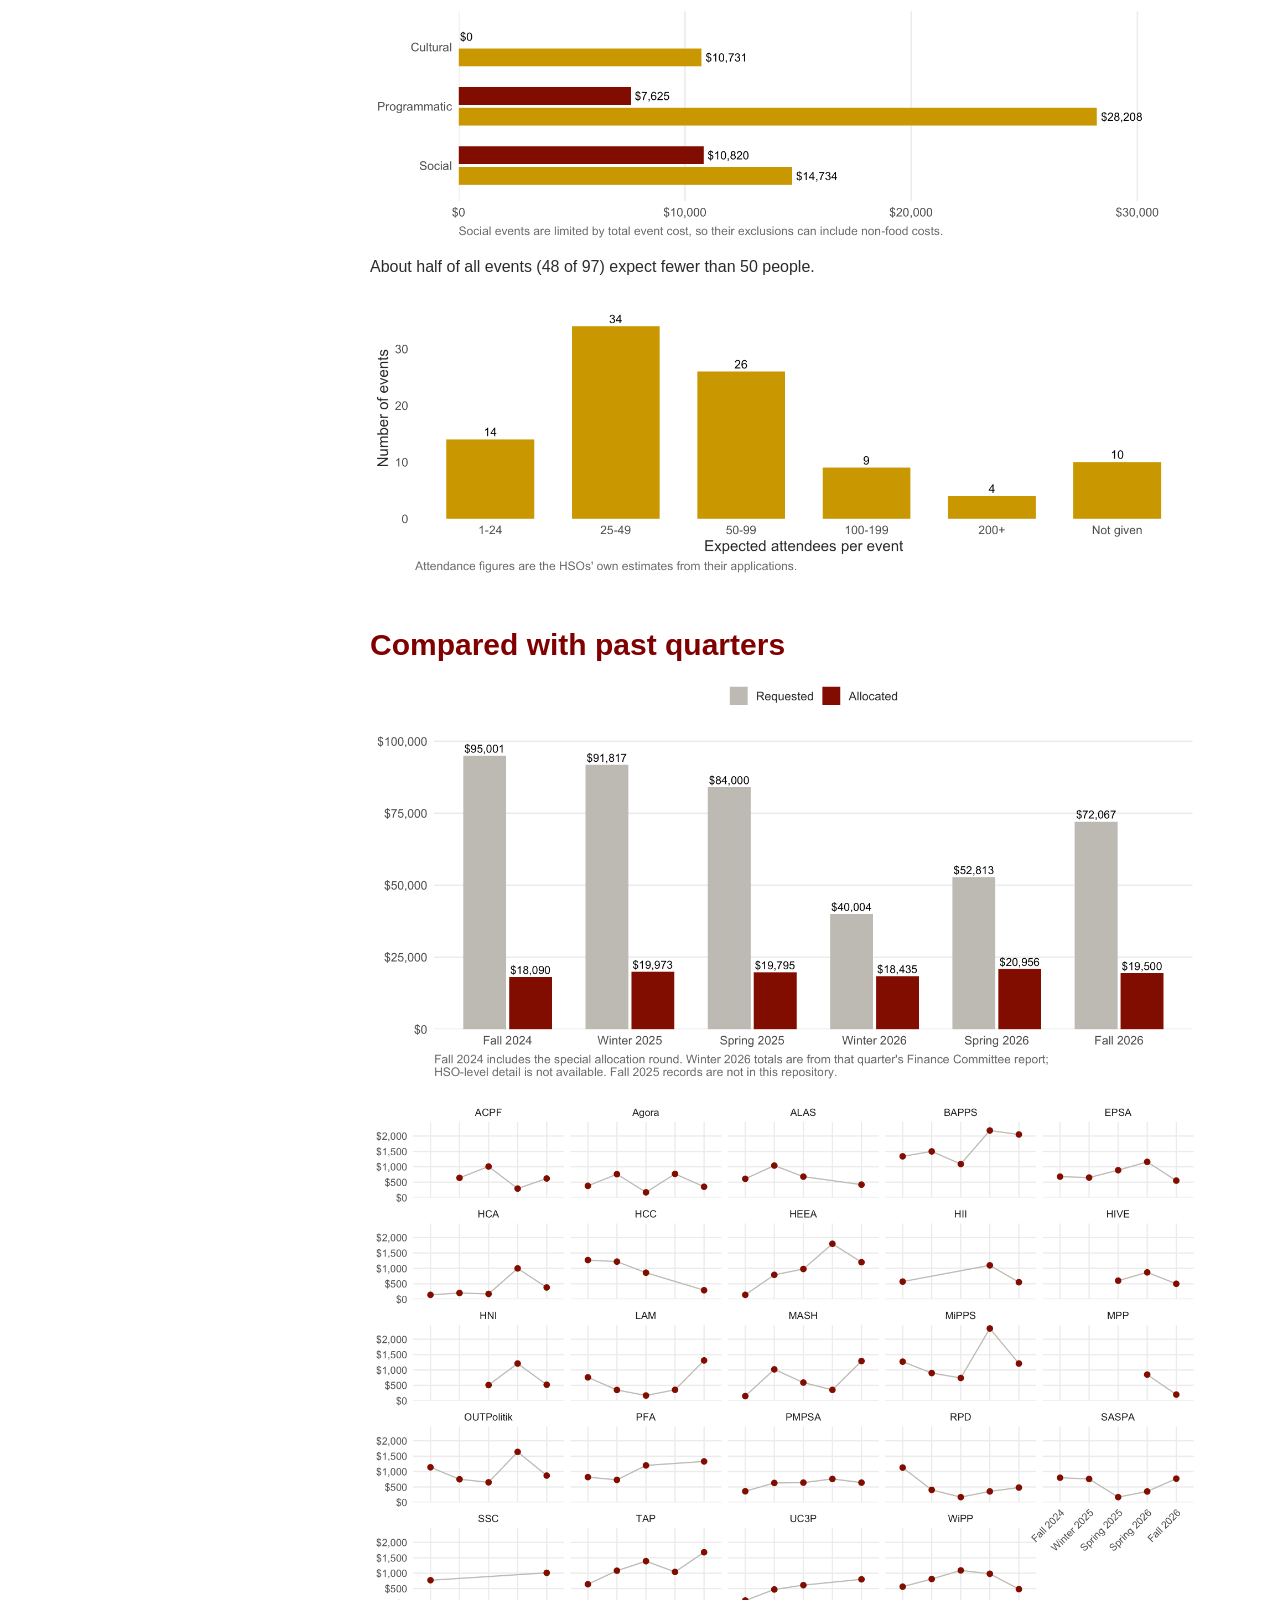
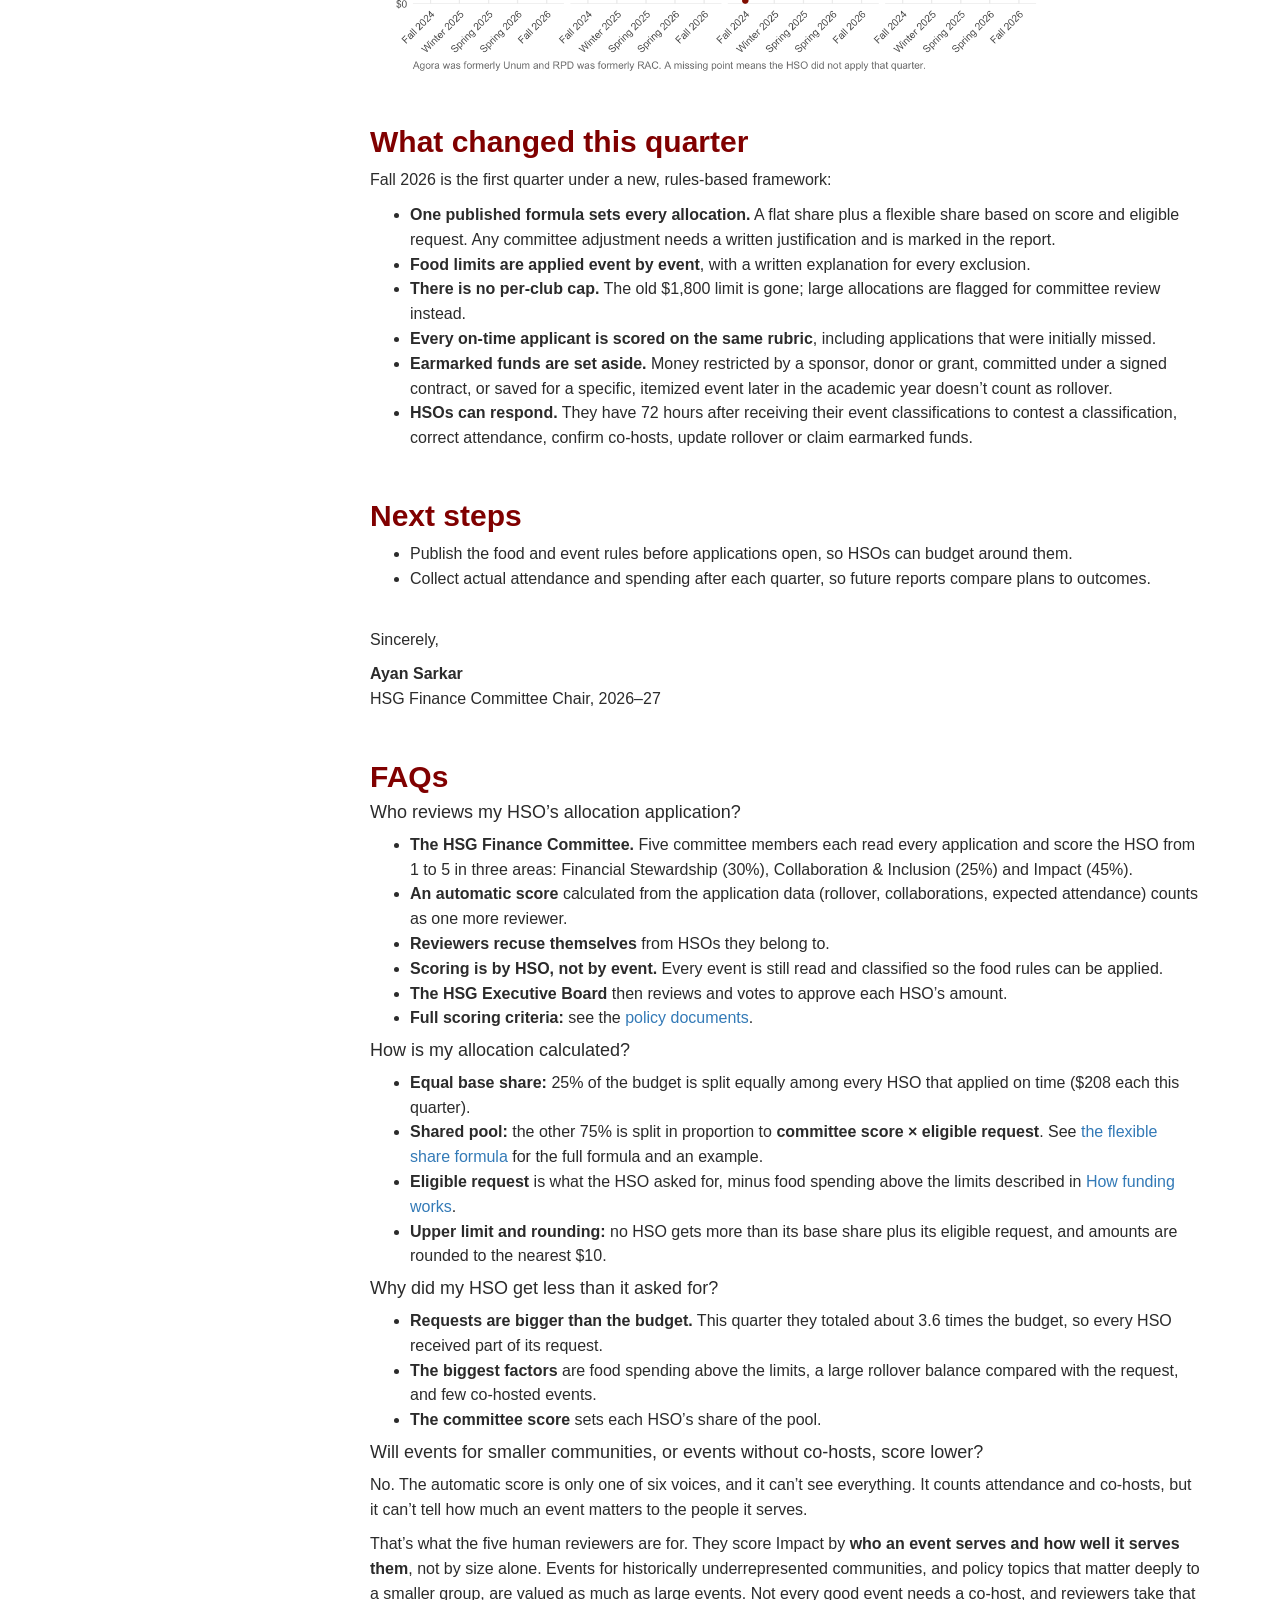
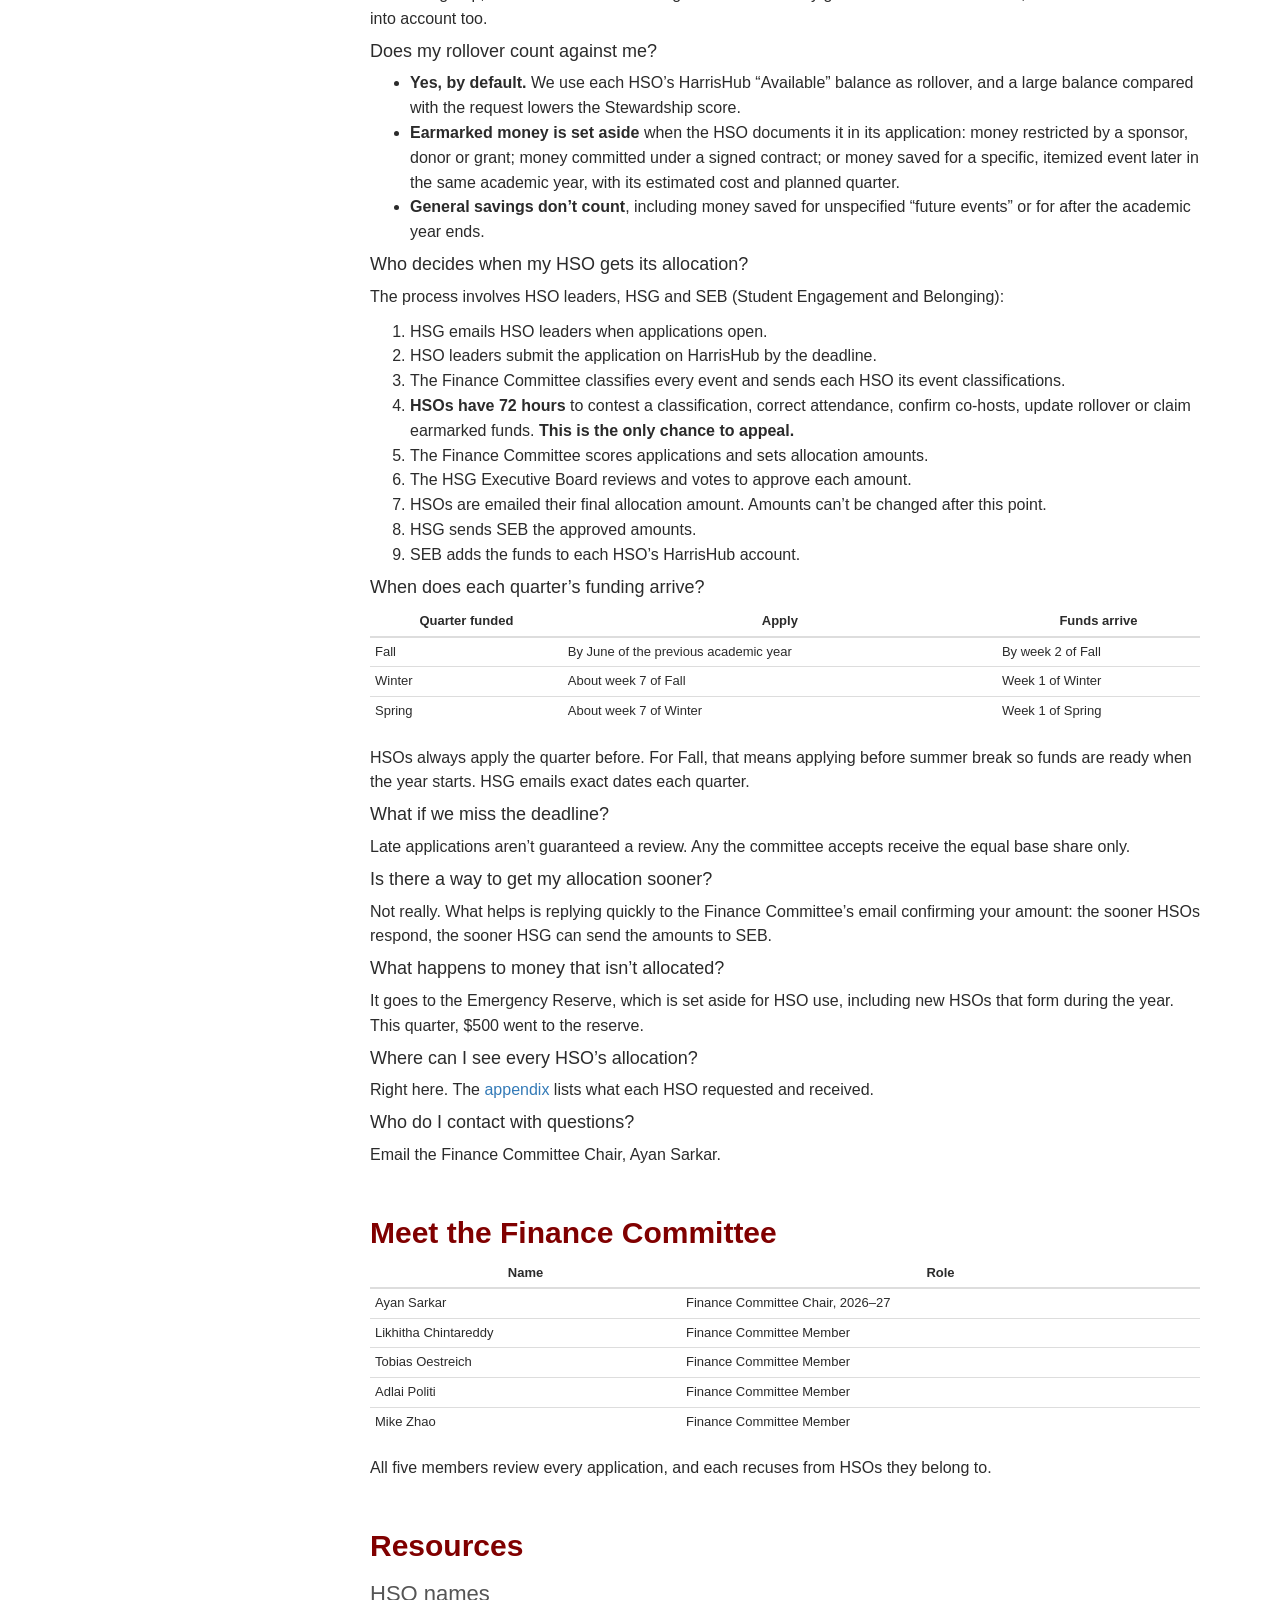
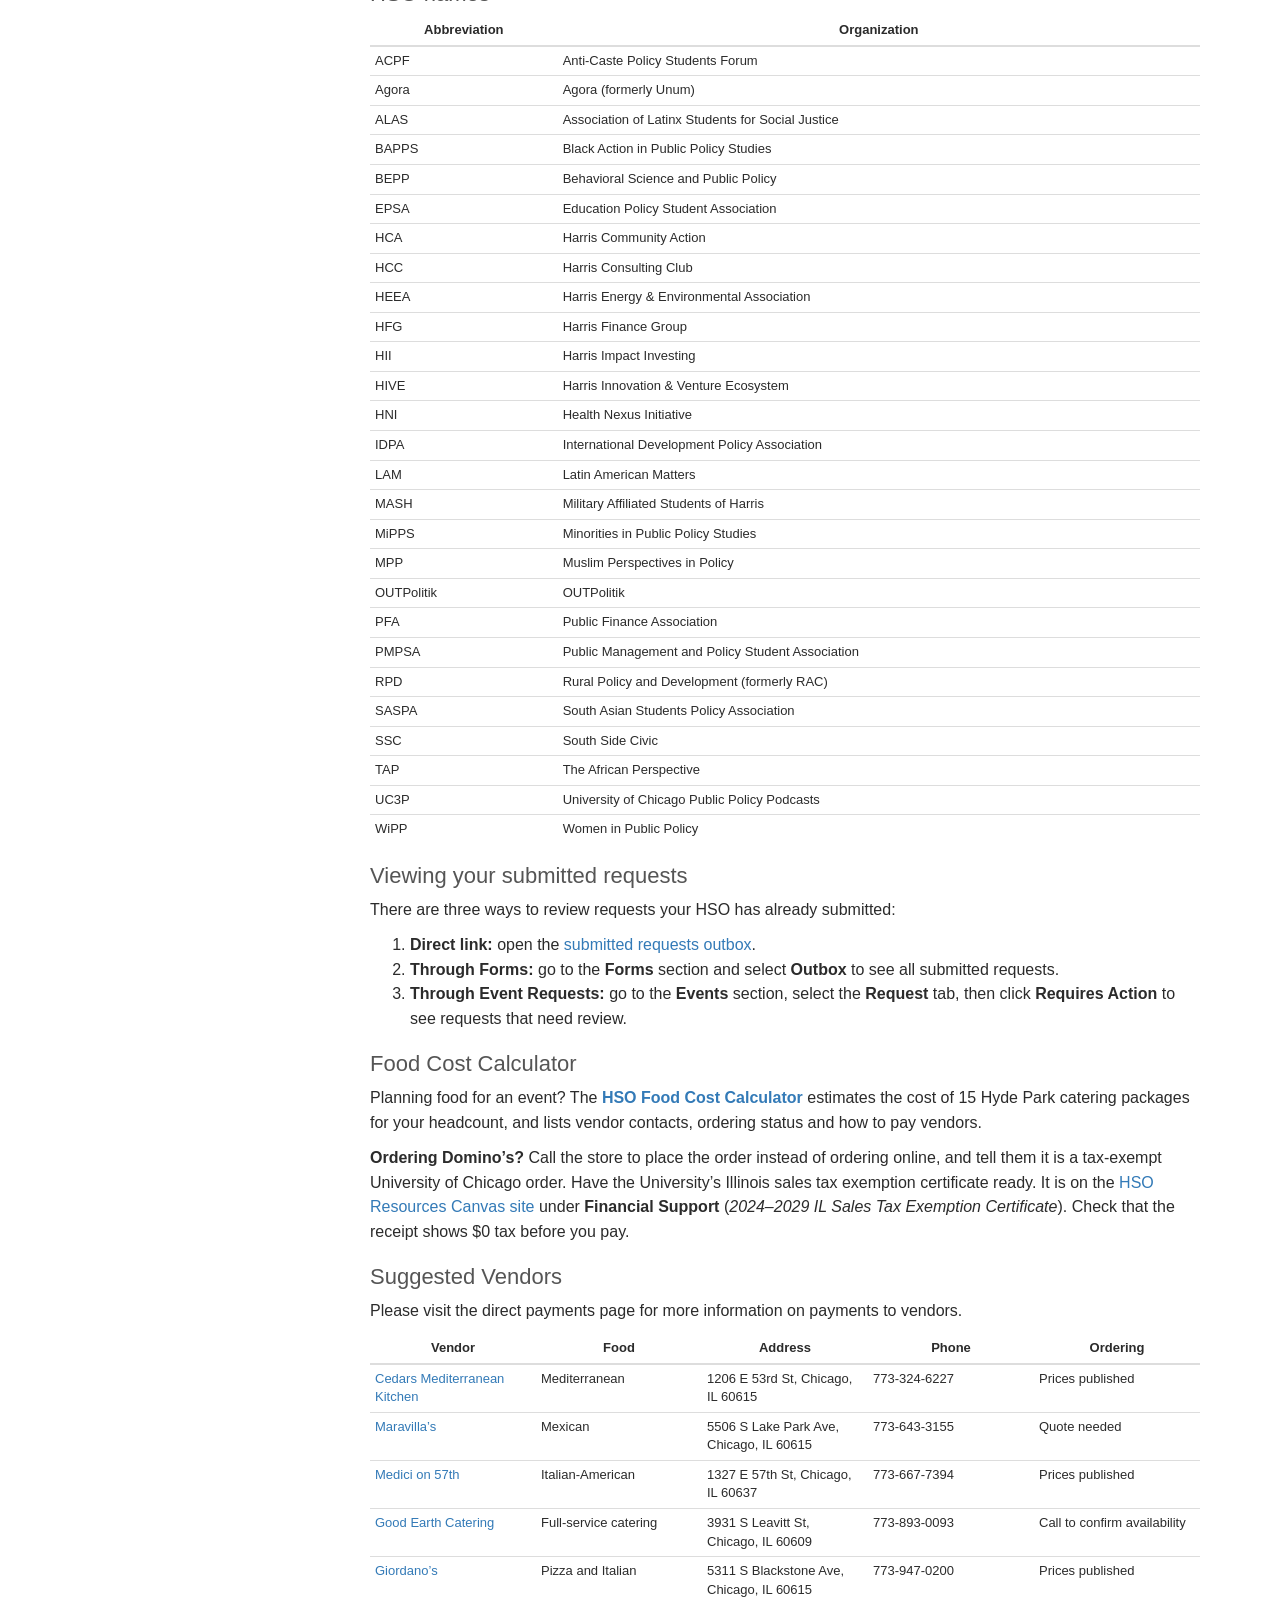
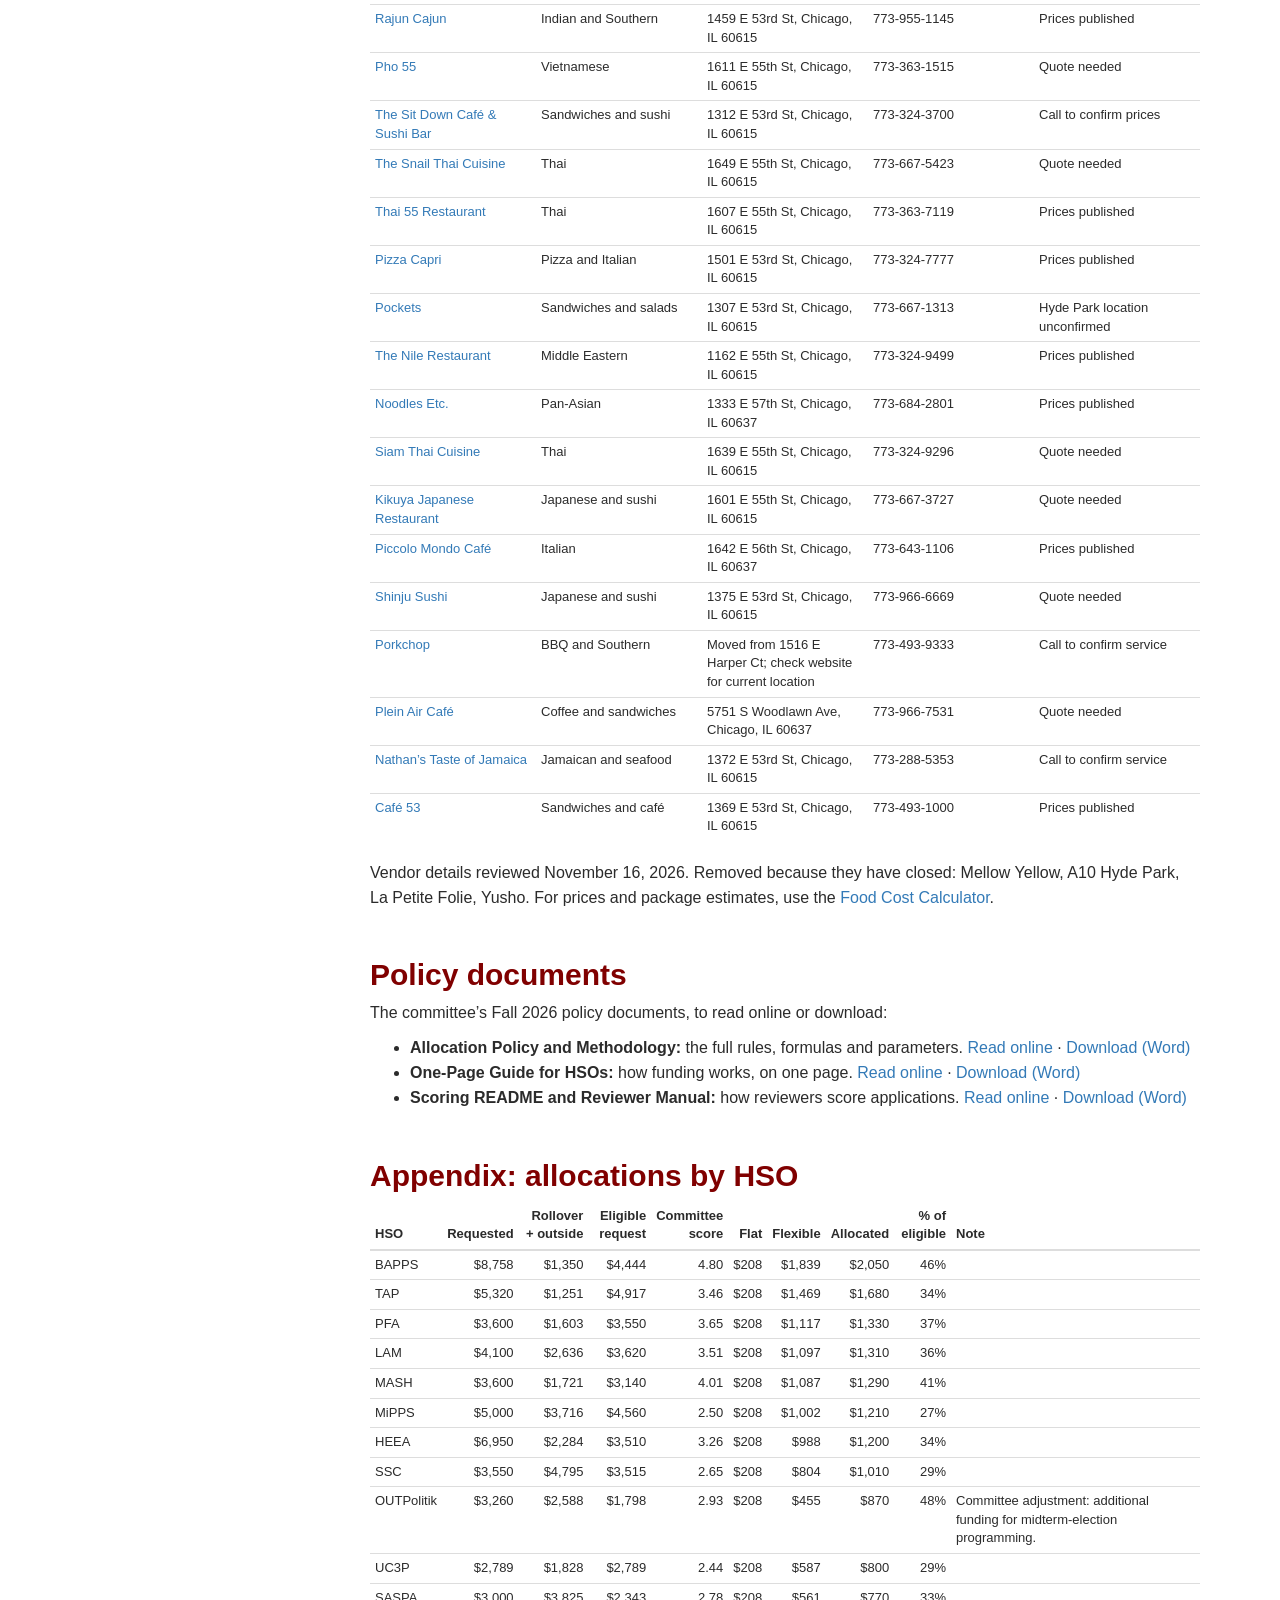
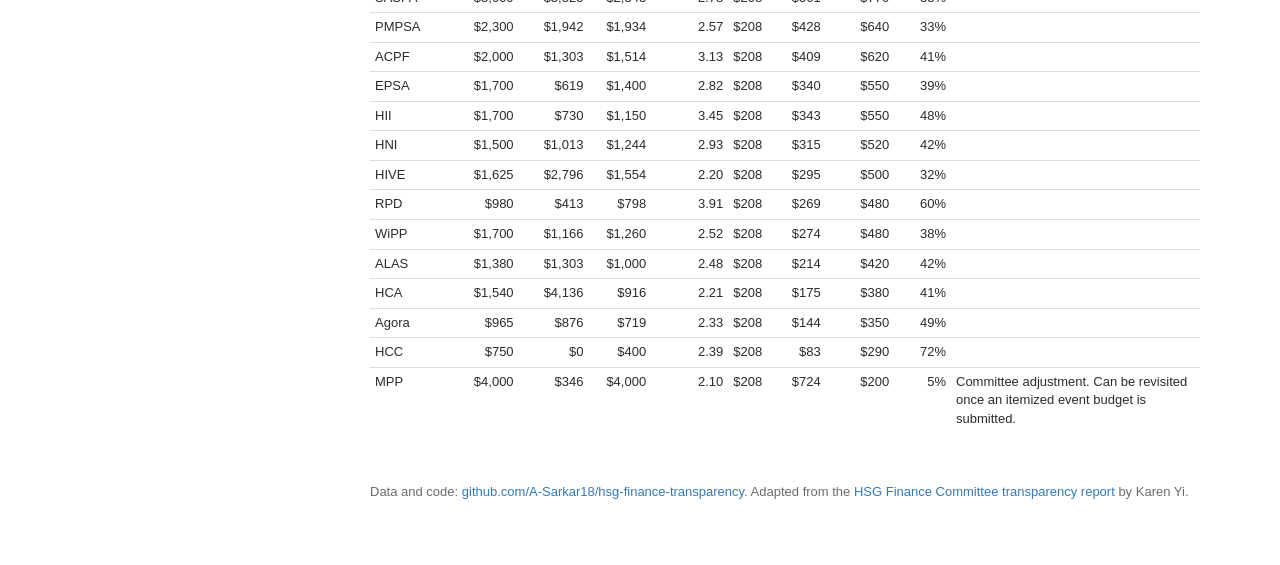
